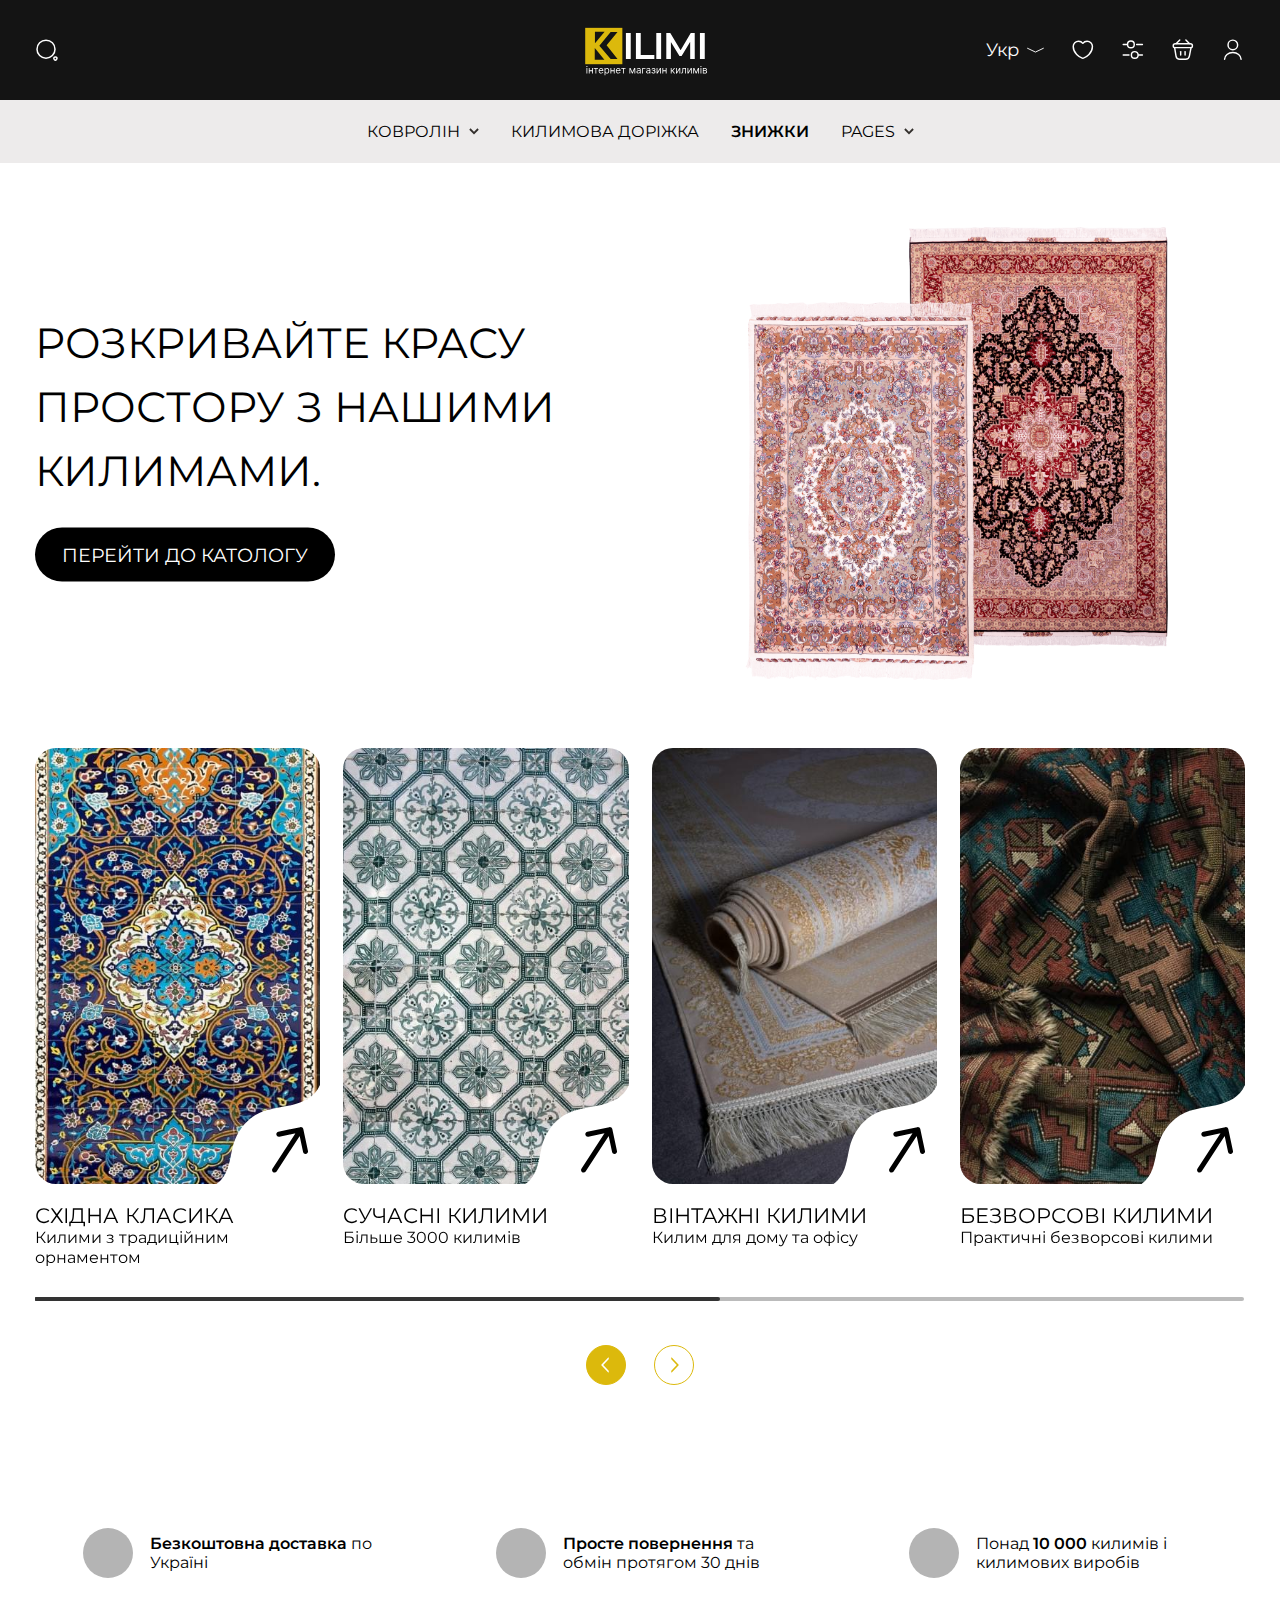
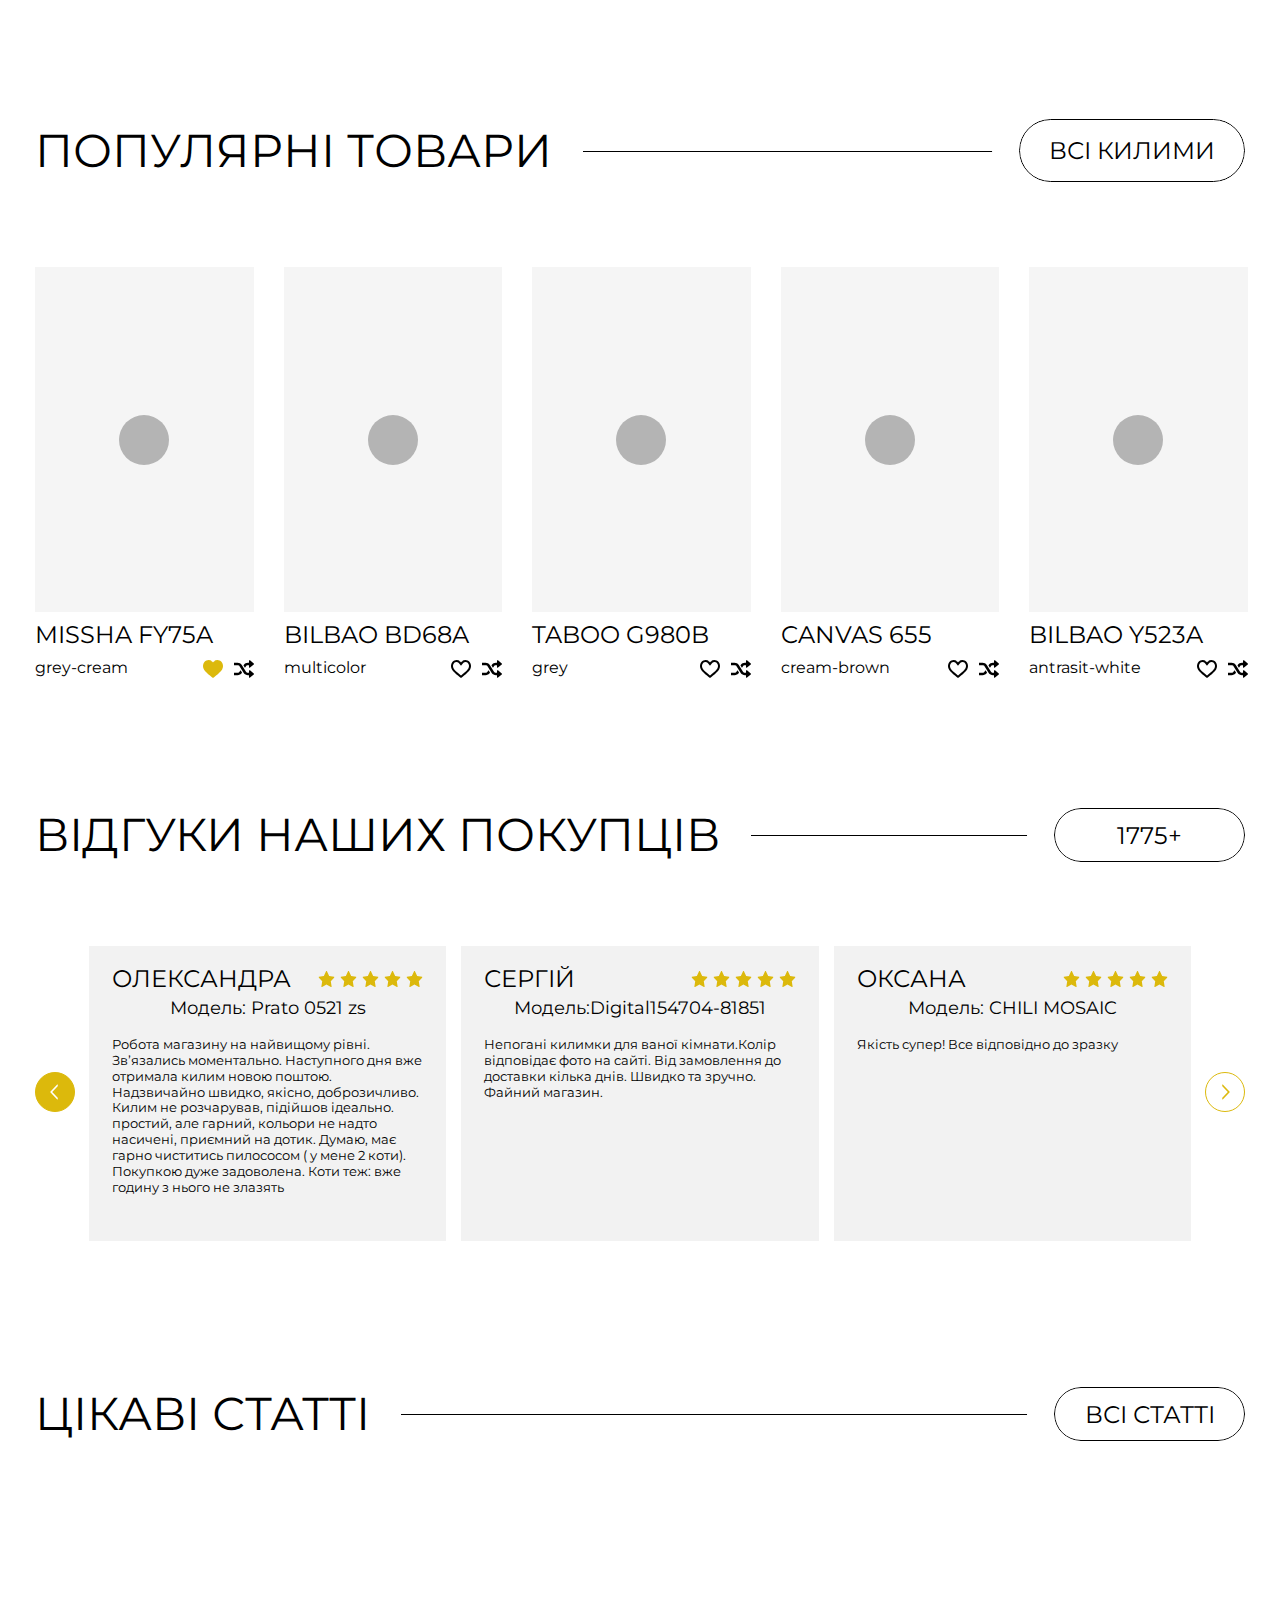
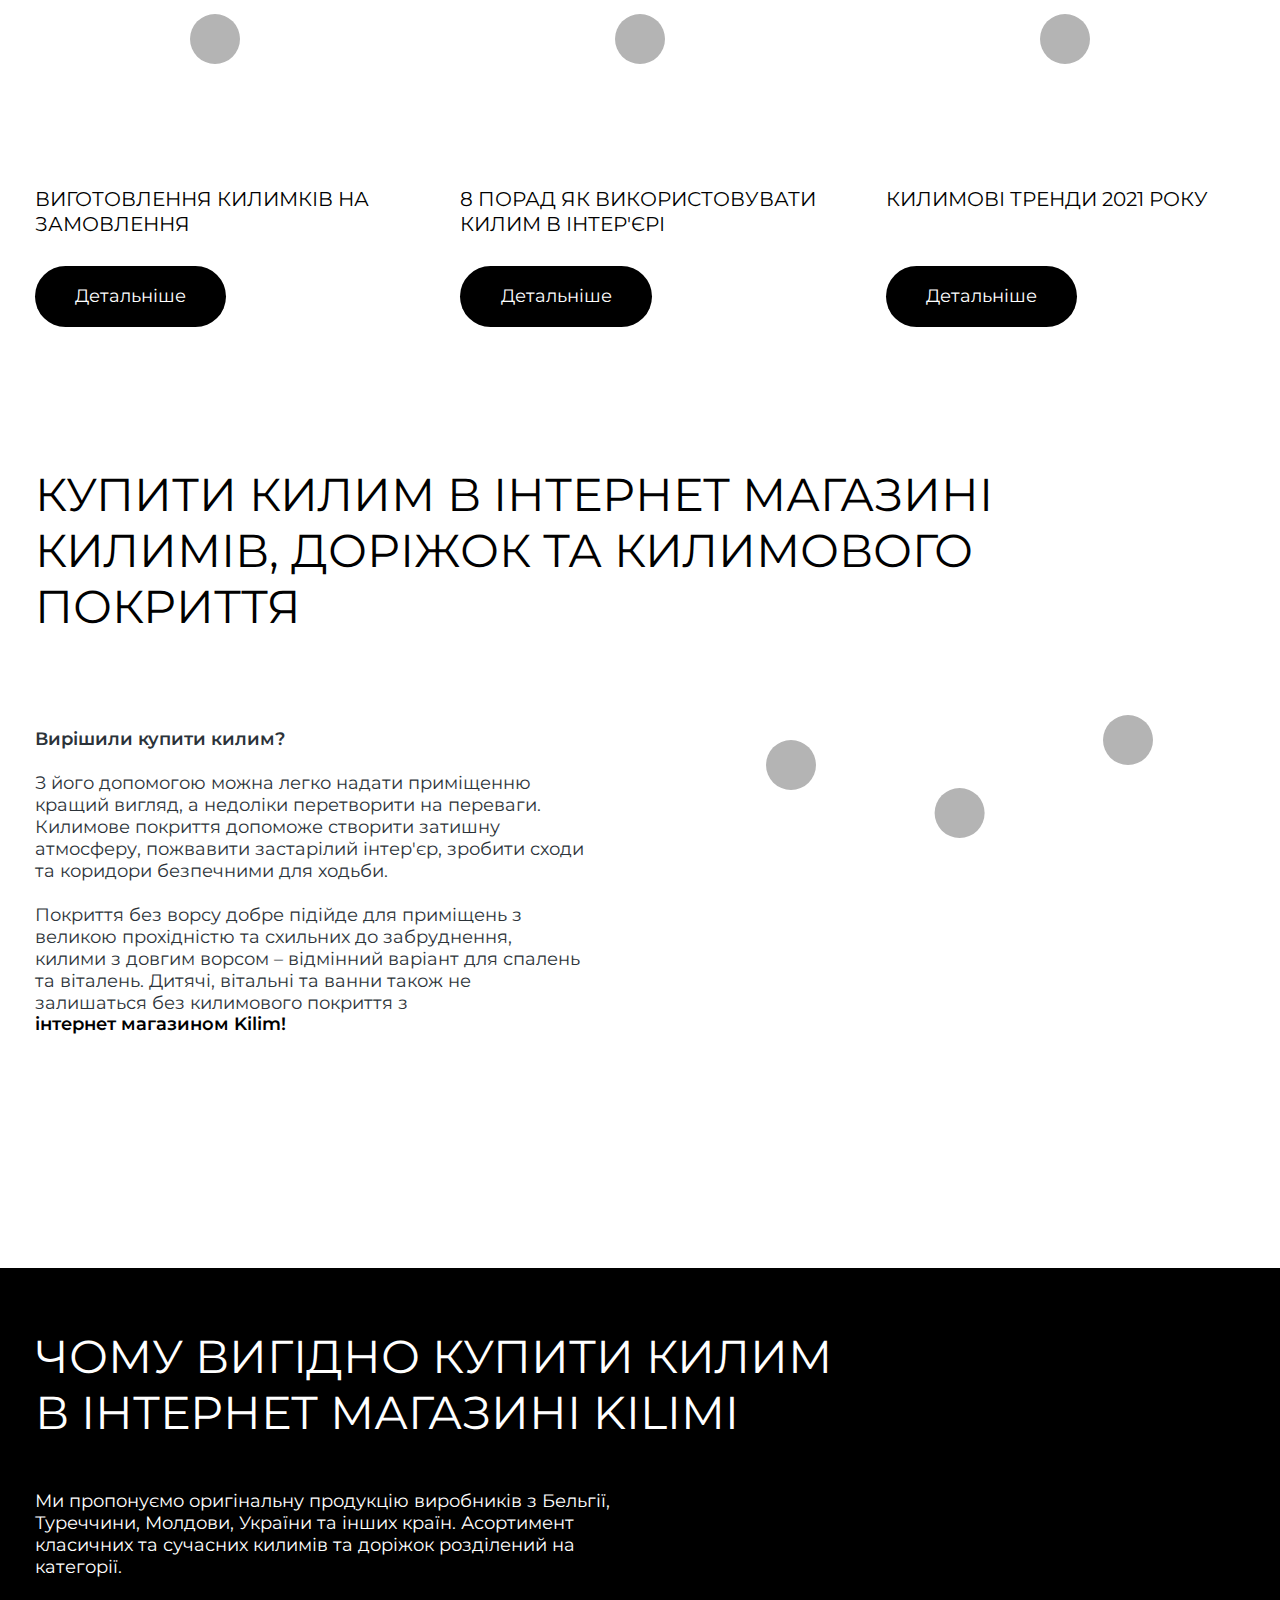
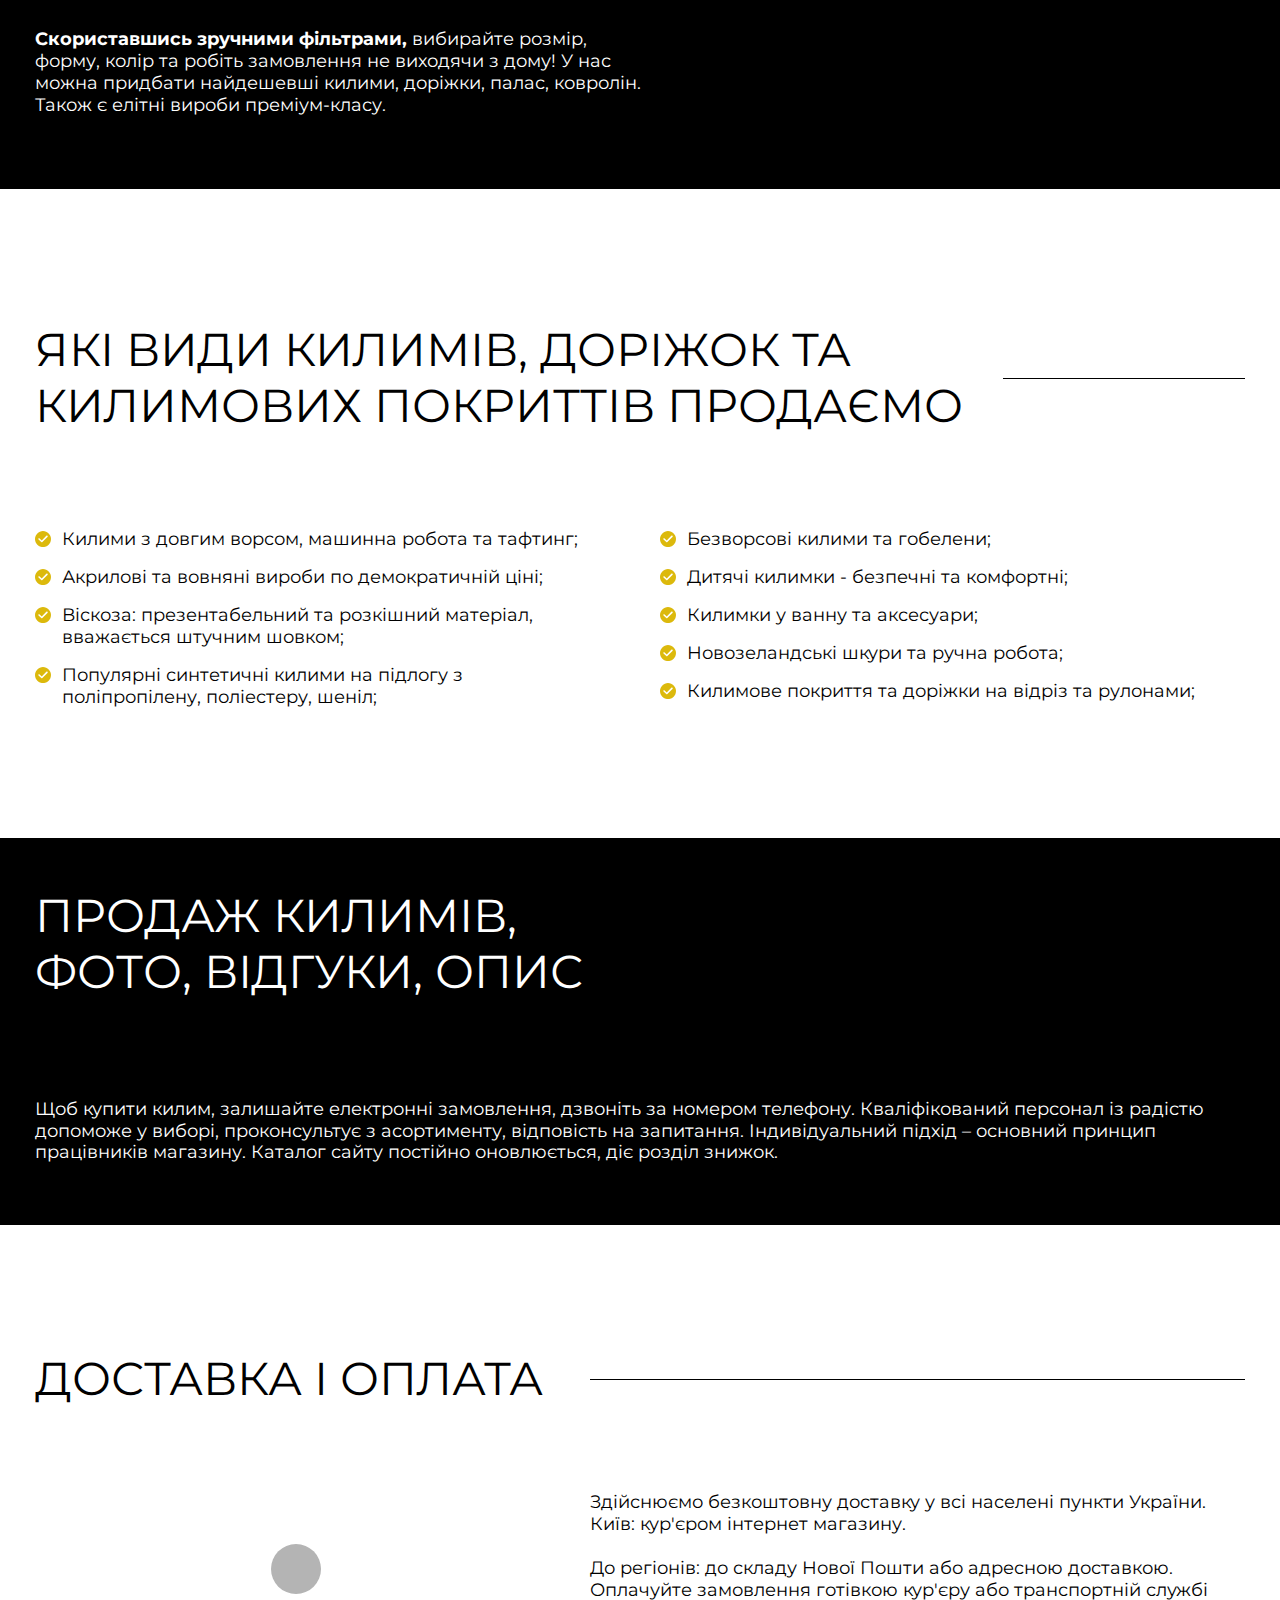
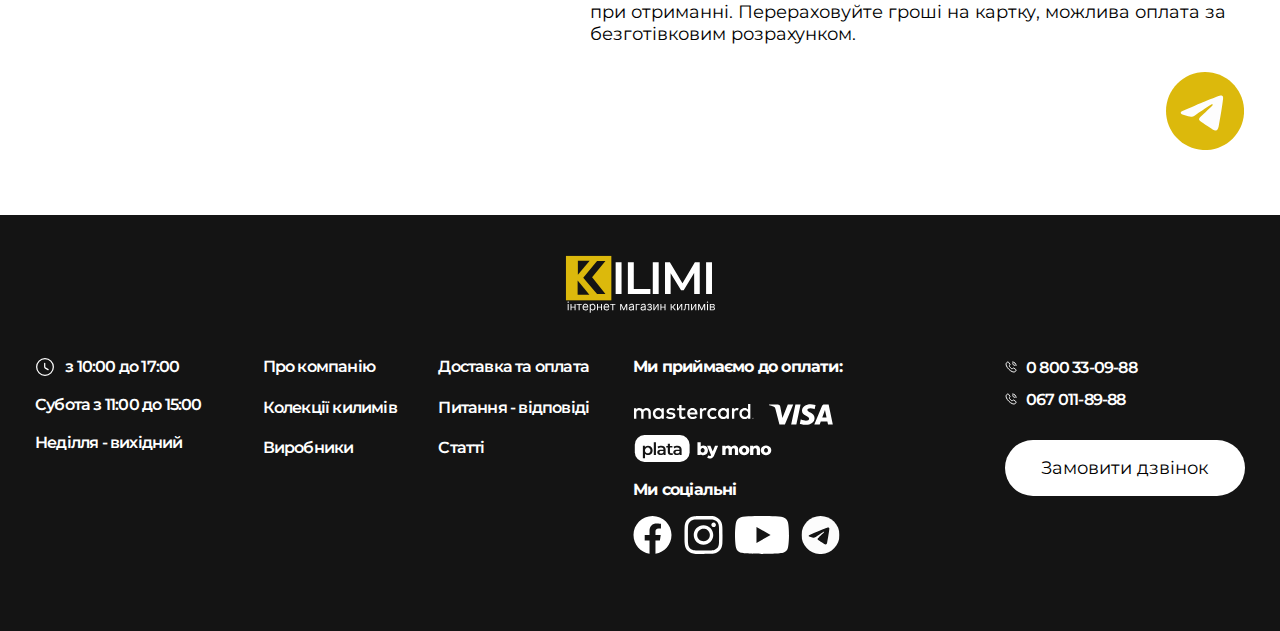
==== index.html @ f3f30637 "Add files via upload" ====
<!DOCTYPE html>
<html lang="uk">
<head>
   <meta charset="UTF-8">
   <meta http-equiv="X-UA-Compatible" content="IE=edge">
   <meta name="viewport" content="width=device-width, initial-scale=1.0">
   <link rel="stylesheet" href="css/style.min.css?_v=20240427015910">
   <link rel="stylesheet" href="files/swiper/swiper-bundle.min.css?_v=20240427015910">
   <!--<link rel="icon" type="image/svg+xml" href="favicon.svg">-->
   <title>KILIMI - інтернет магазин килимів</title>
</head>

<body>
   <div class="wrapper">
      <header class="header">
   <div class="header__wrapper lock-padding">
      <div class="header__top">
         <div class="n_container">
            <button id="show-search-form" class="header__button">
               <img src="images/svg/search-icon.svg" alt="">
            </button>
            <a href="index.html" class="header__blockLogo">
               <img src="images/svg/logo.svg" alt="KILIMI - інтернет магазин килимів">
            </a>
            <div class="header__blockUser">
               <div class="select">
                  <div class="select__header">
                     <span class="select__current">Укр</span>
                     <div class="select__icon">
                        <svg width="18" height="6" viewBox="0 0 18 6" fill="none" xmlns="http://www.w3.org/2000/svg">
                           <path d="M0.578125 1.19238L8.94769 5.19238L17.3173 1.19238" stroke="white" stroke-linecap="round"/>
                        </svg>
                     </div>
                  </div>
                  <div class="select__body">
                     <div class="select__item current-lang">Укр</div>
                     <div class="select__item">GB</div>
                     <div class="select__item">PL</div>
                  </div>
               </div>
               <a href="#">
                  <img src="images/svg/favorite-icon.svg" alt="">
               </a>
               <a href="#">
                  <img src="images/svg/option-icon.svg" alt="">
               </a>
               <a href="#">
                  <img src="images/svg/basket-icon.svg" alt="">
               </a>
               <a href="#">
                  <img src="images/svg/user-icon.svg" alt="">
               </a>
            </div>
            <form class="header__serchForm hidden" action="#">
               <div class="n_container">
                  <input type="text" placeholder="Що бажаете знайти?">
                  <button type="submit">
                     <img src="images/svg/search-icon-black.svg" alt="">
                  </button>
               </div>
            </form>
         </div>
      </div>
      <div id="header-container" class="n_container header-container">
         <div class="header__menu menu">
            <div class="menu__body">
               <nav class="menu-topmenu-container">
                  <ul class="menu__list">
                     <li class="menu-item menu-item-has-children big-submenu">
                        <a href="#">Ковролін</a>
                        <span class="menu__arrow">
                           <svg width="11" height="7" viewBox="0 0 11 7" fill="none" xmlns="http://www.w3.org/2000/svg">
                              <path d="M1.00195 0.749512L5.50195 5.24951L10.002 0.749512" stroke="#332F2C" stroke-width="2"/>
                           </svg>
                        </span>
                        <ul class="menu__sub-list">
                           <li class="menu-item title-menu-item">
                              <a href="#">Категорії</a>
                           </li>
                           <li class="menu-item">
                              <a href="#">АКРИЛОВІ КИЛИМИ</a>
                           </li>
                           <li class="menu-item">
                              <a href="#">ДИТЯЧІ КИЛИМИ</a>
                           </li>
                           <li class="menu-item">
                              <a href="#">ВИСОКОВОРСНІ КИЛИМИ</a>
                           </li>
                           <li class="menu-item">
                              <a href="#">СИНТЕТИЧНІ КИЛИМИ</a>
                           </li>
                           <li class="menu-item">
                              <a href="#">КИЛИМИ З ВІСКОЗИ</a>
                           </li>
                           <li class="menu-item">
                              <a href="#">КИЛИМИ З ВОВНИ</a>
                           </li>
                           <li class="menu-item">
                              <a href="#">КИЛИМИ ДЛЯ ВАННОЇ</a>
                           </li>
                           <li class="menu-item">
                              <a href="#">ШКІРИ</a>
                           </li>
                           <li class="menu-item">
                              <a href="#">КИЛИМИ РУЧНОЇ РОБОТИ</a>
                           </li>
                           <li class="menu-item">
                              <a href="#">БЕЗВОРСОВІ КИЛИМИ</a>
                           </li>
                           <li class="menu-item">
                              <a href="#">ГОБЕЛЕНИ</a>
                           </li>
                           <li class="menu-item">
                              <a href="#">АКСЕСУАРИ ДЛЯ КИЛИМІВ</a>
                           </li>
                           <li class="menu-item title-menu-item">
                              <a href="#">Стиль</a>
                           </li>
                           <li class="menu-item">
                              <a href="#">СХІДНА КЛАСИКА</a>
                           </li>
                           <li class="menu-item">
                              <a href="#">ЄВРОПЕЙСЬКА КЛАСИКА</a>
                           </li>
                           <li class="menu-item">
                              <a href="#">СУЧАСНІ</a>
                           </li>
                           <li class="menu-item">
                              <a href="#">ВІНТАЖНІ</a>
                           </li>
                           <li class="menu-item">
                              <a href="#">ЕТНІЧНІ</a>
                           </li>
                           <li class="menu-item">
                              <a href="#">ОДНОТОННІ</a>
                           </li>
                           <li class="menu-item title-menu-item">
                              <a href="#">форма</a>
                           </li>
                           <li class="menu-item">
                              <a href="#">ПРЯМОКУТНА</a>
                           </li>
                           <li class="menu-item">
                              <a href="#">ОВАЛЬНА</a>
                           </li>
                           <li class="menu-item">
                              <a href="#">КРУГЛА</a>
                           </li>
                           <li class="menu-item">
                              <a href="#">КВАДРАТНА</a>
                           </li>
                           <li class="menu-item title-menu-item">
                              <a href="#">Розмір</a>
                           </li>
                           <li class="menu-item">
                              <a href="#">0.80X1.50</a>
                           </li>
                           <li class="menu-item">
                              <a href="#">1.20X1.70</a>
                           </li>
                           <li class="menu-item">
                              <a href="#">1.40X2.00</a>
                           </li>
                           <li class="menu-item">
                              <a href="#">1.60X2.30</a>
                           </li>
                           <li class="menu-item">
                              <a href="#">2.00X3.00</a>
                           </li>
                           <li class="menu-item">
                              <a href="#">2.50X3.50</a>
                           </li>
                           <li class="menu-item">
                              <a href="#">3.00X4.00</a>
                           </li>
                           <li class="menu-item title-menu-item">
                              <a href="#">Виробник</a>
                           </li>
                           <li class="menu-item">
                              <a href="#">БЕЛЬГІЯ</a>
                           </li>
                           <li class="menu-item">
                              <a href="#">ТУРЕЧЧИНА</a>
                           </li>
                           <li class="menu-item">
                              <a href="#">ЄГИПЕТ</a>
                           </li>
                           <li class="menu-item">
                              <a href="#">МОЛДОВА</a>
                           </li>
                           <li class="menu-item">
                              <a href="#">УКРАЇНА</a>
                           </li>
                        </ul>
                     </li>
                     <li class="menu-item">
                        <a href="#">Килимова доріжка</a>
                     </li>
                     <li class="menu-item current-menu-item current_page_item">
                        <a href="#">знижки</a>
                     </li>
                     <li class="menu-item menu-item-has-children">
                        <a href="#">Pages</a>
                        <span class="menu__arrow">
                           <svg width="11" height="7" viewBox="0 0 11 7" fill="none" xmlns="http://www.w3.org/2000/svg">
                              <path d="M1.00195 0.749512L5.50195 5.24951L10.002 0.749512" stroke="#332F2C" stroke-width="2"/>
                           </svg>
                        </span>
                        <ul class="menu__sub-list">
                           <li class="menu-item">
                              <a href="#">Page 1</a>
                           </li>
                           <li class="menu-item">
                              <a href="#">Page 2</a>
                           </li>
                           <li class="menu-item">
                              <a href="#">Page 3</a>
                           </li>
                           <li class="menu-item">
                              <a href="#">Page 4</a>
                           </li>
                        </ul>
                     </li>
                  </ul>
               </nav>
            </div>
         </div>
         <div class="menu__icon">
            <span></span>
         </div>
      </div>
   </div>
</header>
      <main class="main">
         <section class="fs">
            <div class="n_container">
               <div class="fs__items">
                  <div class="fs__item">
                     <div class="fs__item-content">
                        <h1>Розкривайте красу простору з нашими килимами.</h1>
                        <a href="#" class="fs__button">Перейти до катологу</a>
                     </div>
                  </div>
                  <div class="fs__item">
                     <div class="fs__itemImages">
                        <div class="fs__wrapImage one wrap-lazy-load-image">
                           <img src="images/fs-carpeting-image-1.png" alt="">
                        </div>
                        <div class="fs__wrapImage two wrap-lazy-load-image">
                           <img src="images/fs-carpeting-image-2.png" alt="">
                        </div>
                     </div>
                  </div>
               </div>
            </div>
         </section>

         <section class="carpet-carousel">
            <div class="n_container">
               <div class="carpet-carousel__wrapSlider">
                  <div class="carpet-carousel__slider">
                     <div class="swiper-wrapper">

                        <div class="swiper-slide">
                           <div class="carpet-carousel__block">
                              <div class="carpet-carousel__blockImage">
                                 <img class="carpet-carousel__image" src="images/carpet-carousel-1.jpg" alt="">
                                 <a href="#">
                                    <svg width="37" height="46" viewBox="0 0 37 46" fill="none" xmlns="http://www.w3.org/2000/svg">
                                       <path d="M0.426707 41.7625C-0.325237 42.9205 0.00393137 44.4688 1.16192 45.2208C2.31992 45.9727 3.86823 45.6435 4.62017 44.4855L0.426707 41.7625ZM31.2949 2.06191C31.0078 0.711381 29.6802 -0.150682 28.3297 0.136438L6.32156 4.81533C4.97103 5.10245 4.10896 6.43003 4.39608 7.78056C4.6832 9.13109 6.01078 9.99315 7.36131 9.70603L26.9241 5.54701L31.0831 25.1098C31.3702 26.4603 32.6978 27.3224 34.0483 27.0353C35.3989 26.7481 36.2609 25.4206 35.9738 24.07L31.2949 2.06191ZM4.62017 44.4855L30.9463 3.9433L26.7528 1.22027L0.426707 41.7625L4.62017 44.4855Z" fill="black"/>
                                    </svg>
                                 </a>
                                 <img class="carpet-carousel__under-arrow" src="images/svg/corner-under-arrow.svg" alt="">
                              </div>
                              <h2>СХІДНА КЛАСИКА</h2>
                              <p>Килими з традиційним орнаментом</p>
                           </div>
                        </div>

                        <div class="swiper-slide">
                           <div class="carpet-carousel__block">
                              <div class="carpet-carousel__blockImage">
                                 <img class="carpet-carousel__image" src="images/carpet-carousel-2.jpg" alt="">
                                 <a href="#">
                                    <svg width="37" height="46" viewBox="0 0 37 46" fill="none" xmlns="http://www.w3.org/2000/svg">
                                       <path d="M0.426707 41.7625C-0.325237 42.9205 0.00393137 44.4688 1.16192 45.2208C2.31992 45.9727 3.86823 45.6435 4.62017 44.4855L0.426707 41.7625ZM31.2949 2.06191C31.0078 0.711381 29.6802 -0.150682 28.3297 0.136438L6.32156 4.81533C4.97103 5.10245 4.10896 6.43003 4.39608 7.78056C4.6832 9.13109 6.01078 9.99315 7.36131 9.70603L26.9241 5.54701L31.0831 25.1098C31.3702 26.4603 32.6978 27.3224 34.0483 27.0353C35.3989 26.7481 36.2609 25.4206 35.9738 24.07L31.2949 2.06191ZM4.62017 44.4855L30.9463 3.9433L26.7528 1.22027L0.426707 41.7625L4.62017 44.4855Z" fill="black"/>
                                    </svg>
                                 </a>
                                 <img class="carpet-carousel__under-arrow" src="images/svg/corner-under-arrow.svg" alt="">
                              </div>
                              <h2>CУЧАСНІ КИЛИМИ</h2>
                              <p>Більше 3000 килимів</p>
                           </div>
                        </div>

                        <div class="swiper-slide">
                           <div class="carpet-carousel__block">
                              <div class="carpet-carousel__blockImage">
                                 <img class="carpet-carousel__image" src="images/carpet-carousel-3.jpg" alt="">
                                 <a href="#">
                                    <svg width="37" height="46" viewBox="0 0 37 46" fill="none" xmlns="http://www.w3.org/2000/svg">
                                       <path d="M0.426707 41.7625C-0.325237 42.9205 0.00393137 44.4688 1.16192 45.2208C2.31992 45.9727 3.86823 45.6435 4.62017 44.4855L0.426707 41.7625ZM31.2949 2.06191C31.0078 0.711381 29.6802 -0.150682 28.3297 0.136438L6.32156 4.81533C4.97103 5.10245 4.10896 6.43003 4.39608 7.78056C4.6832 9.13109 6.01078 9.99315 7.36131 9.70603L26.9241 5.54701L31.0831 25.1098C31.3702 26.4603 32.6978 27.3224 34.0483 27.0353C35.3989 26.7481 36.2609 25.4206 35.9738 24.07L31.2949 2.06191ZM4.62017 44.4855L30.9463 3.9433L26.7528 1.22027L0.426707 41.7625L4.62017 44.4855Z" fill="black"/>
                                    </svg>
                                 </a>
                                 <img class="carpet-carousel__under-arrow" src="images/svg/corner-under-arrow.svg" alt="">
                              </div>
                              <h2>ВІНТАЖНІ КИЛИМИ</h2>
                              <p>Килим для дому та офісу</p>
                           </div>
                        </div>

                        <div class="swiper-slide">
                           <div class="carpet-carousel__block">
                              <div class="carpet-carousel__blockImage">
                                 <img class="carpet-carousel__image" src="images/carpet-carousel-4.jpg" alt="">
                                 <a href="#">
                                    <svg width="37" height="46" viewBox="0 0 37 46" fill="none" xmlns="http://www.w3.org/2000/svg">
                                       <path d="M0.426707 41.7625C-0.325237 42.9205 0.00393137 44.4688 1.16192 45.2208C2.31992 45.9727 3.86823 45.6435 4.62017 44.4855L0.426707 41.7625ZM31.2949 2.06191C31.0078 0.711381 29.6802 -0.150682 28.3297 0.136438L6.32156 4.81533C4.97103 5.10245 4.10896 6.43003 4.39608 7.78056C4.6832 9.13109 6.01078 9.99315 7.36131 9.70603L26.9241 5.54701L31.0831 25.1098C31.3702 26.4603 32.6978 27.3224 34.0483 27.0353C35.3989 26.7481 36.2609 25.4206 35.9738 24.07L31.2949 2.06191ZM4.62017 44.4855L30.9463 3.9433L26.7528 1.22027L0.426707 41.7625L4.62017 44.4855Z" fill="black"/>
                                    </svg>
                                 </a>
                                 <img class="carpet-carousel__under-arrow" src="images/svg/corner-under-arrow.svg" alt="">
                              </div>
                              <h2>БЕЗВОРСОВІ КИЛИМИ</h2>
                              <p>Практичні безворсові килими</p>
                           </div>
                        </div>

                        <div class="swiper-slide">
                           <div class="carpet-carousel__block">
                              <div class="carpet-carousel__blockImage">
                                 <img class="carpet-carousel__image" src="images/carpet-carousel-4.jpg" alt="">
                                 <a href="#">
                                    <svg width="37" height="46" viewBox="0 0 37 46" fill="none" xmlns="http://www.w3.org/2000/svg">
                                       <path d="M0.426707 41.7625C-0.325237 42.9205 0.00393137 44.4688 1.16192 45.2208C2.31992 45.9727 3.86823 45.6435 4.62017 44.4855L0.426707 41.7625ZM31.2949 2.06191C31.0078 0.711381 29.6802 -0.150682 28.3297 0.136438L6.32156 4.81533C4.97103 5.10245 4.10896 6.43003 4.39608 7.78056C4.6832 9.13109 6.01078 9.99315 7.36131 9.70603L26.9241 5.54701L31.0831 25.1098C31.3702 26.4603 32.6978 27.3224 34.0483 27.0353C35.3989 26.7481 36.2609 25.4206 35.9738 24.07L31.2949 2.06191ZM4.62017 44.4855L30.9463 3.9433L26.7528 1.22027L0.426707 41.7625L4.62017 44.4855Z" fill="black"/>
                                    </svg>
                                 </a>
                                 <img class="carpet-carousel__under-arrow" src="images/svg/corner-under-arrow.svg" alt="">
                              </div>
                              <h2>БЕЗВОРСОВІ КИЛИМИ</h2>
                              <p>Практичні безворсові килими</p>
                           </div>
                        </div>

                        <div class="swiper-slide">
                           <div class="carpet-carousel__block">
                              <div class="carpet-carousel__blockImage">
                                 <img class="carpet-carousel__image" src="images/carpet-carousel-4.jpg" alt="">
                                 <a href="#">
                                    <svg width="37" height="46" viewBox="0 0 37 46" fill="none" xmlns="http://www.w3.org/2000/svg">
                                       <path d="M0.426707 41.7625C-0.325237 42.9205 0.00393137 44.4688 1.16192 45.2208C2.31992 45.9727 3.86823 45.6435 4.62017 44.4855L0.426707 41.7625ZM31.2949 2.06191C31.0078 0.711381 29.6802 -0.150682 28.3297 0.136438L6.32156 4.81533C4.97103 5.10245 4.10896 6.43003 4.39608 7.78056C4.6832 9.13109 6.01078 9.99315 7.36131 9.70603L26.9241 5.54701L31.0831 25.1098C31.3702 26.4603 32.6978 27.3224 34.0483 27.0353C35.3989 26.7481 36.2609 25.4206 35.9738 24.07L31.2949 2.06191ZM4.62017 44.4855L30.9463 3.9433L26.7528 1.22027L0.426707 41.7625L4.62017 44.4855Z" fill="black"/>
                                    </svg>
                                 </a>
                                 <img class="carpet-carousel__under-arrow" src="images/svg/corner-under-arrow.svg" alt="">
                              </div>
                              <h2>БЕЗВОРСОВІ КИЛИМИ</h2>
                              <p>Практичні безворсові килими</p>
                           </div>
                        </div>

                        <div class="swiper-slide">
                           <div class="carpet-carousel__block">
                              <div class="carpet-carousel__blockImage">
                                 <img class="carpet-carousel__image" src="images/carpet-carousel-4.jpg" alt="">
                                 <a href="#">
                                    <svg width="37" height="46" viewBox="0 0 37 46" fill="none" xmlns="http://www.w3.org/2000/svg">
                                       <path d="M0.426707 41.7625C-0.325237 42.9205 0.00393137 44.4688 1.16192 45.2208C2.31992 45.9727 3.86823 45.6435 4.62017 44.4855L0.426707 41.7625ZM31.2949 2.06191C31.0078 0.711381 29.6802 -0.150682 28.3297 0.136438L6.32156 4.81533C4.97103 5.10245 4.10896 6.43003 4.39608 7.78056C4.6832 9.13109 6.01078 9.99315 7.36131 9.70603L26.9241 5.54701L31.0831 25.1098C31.3702 26.4603 32.6978 27.3224 34.0483 27.0353C35.3989 26.7481 36.2609 25.4206 35.9738 24.07L31.2949 2.06191ZM4.62017 44.4855L30.9463 3.9433L26.7528 1.22027L0.426707 41.7625L4.62017 44.4855Z" fill="black"/>
                                    </svg>
                                 </a>
                                 <img class="carpet-carousel__under-arrow" src="images/svg/corner-under-arrow.svg" alt="">
                              </div>
                              <h2>БЕЗВОРСОВІ КИЛИМИ</h2>
                              <p>Практичні безворсові килими</p>
                           </div>
                        </div>
                     
                     </div>
                  </div>
                  <div class="slider__navigation">
                     <div class="swiper-scrollbar"></div>
                     <div class="carpet-carousel__btn-prev swiper-btn swiper-button-prev">
                        <svg width="9" height="17" viewBox="0 0 9 17" fill="none" xmlns="http://www.w3.org/2000/svg">
                           <path d="M8.40625 8.25L1.07812 0.59375C1.02604 0.541667 0.966146 0.507812 0.898438 0.492188C0.830729 0.476562 0.765625 0.484375 0.703125 0.515625C0.640625 0.536458 0.591146 0.575521 0.554688 0.632812C0.518229 0.690104 0.5 0.75 0.5 0.8125V2.15625C0.5 2.19792 0.507812 2.23698 0.523438 2.27344C0.539062 2.3099 0.5625 2.34375 0.59375 2.375L6.375 8.48438L0.59375 14.5938C0.5625 14.625 0.539062 14.6589 0.523438 14.6953C0.507812 14.7318 0.5 14.7708 0.5 14.8125V16.1562C0.5 16.2188 0.518229 16.2786 0.554688 16.3359C0.591146 16.3932 0.640625 16.4323 0.703125 16.4531C0.723958 16.4635 0.744792 16.4714 0.765625 16.4766C0.786458 16.4818 0.807292 16.4844 0.828125 16.4844C0.880208 16.4844 0.927083 16.4766 0.96875 16.4609C1.01042 16.4453 1.04688 16.4167 1.07812 16.375L8.40625 8.71875C8.46875 8.65625 8.5 8.57812 8.5 8.48438C8.5 8.39062 8.46875 8.3125 8.40625 8.25Z" fill="#DCB90C"/>
                        </svg>
                     </div>
                     <div class="carpet-carousel__btn-next swiper-btn swiper-button-next">
                        <svg width="9" height="17" viewBox="0 0 9 17" fill="none" xmlns="http://www.w3.org/2000/svg">
                           <path d="M8.40625 8.25L1.07812 0.59375C1.02604 0.541667 0.966146 0.507812 0.898438 0.492188C0.830729 0.476562 0.765625 0.484375 0.703125 0.515625C0.640625 0.536458 0.591146 0.575521 0.554688 0.632812C0.518229 0.690104 0.5 0.75 0.5 0.8125V2.15625C0.5 2.19792 0.507812 2.23698 0.523438 2.27344C0.539062 2.3099 0.5625 2.34375 0.59375 2.375L6.375 8.48438L0.59375 14.5938C0.5625 14.625 0.539062 14.6589 0.523438 14.6953C0.507812 14.7318 0.5 14.7708 0.5 14.8125V16.1562C0.5 16.2188 0.518229 16.2786 0.554688 16.3359C0.591146 16.3932 0.640625 16.4323 0.703125 16.4531C0.723958 16.4635 0.744792 16.4714 0.765625 16.4766C0.786458 16.4818 0.807292 16.4844 0.828125 16.4844C0.880208 16.4844 0.927083 16.4766 0.96875 16.4609C1.01042 16.4453 1.04688 16.4167 1.07812 16.375L8.40625 8.71875C8.46875 8.65625 8.5 8.57812 8.5 8.48438C8.5 8.39062 8.46875 8.3125 8.40625 8.25Z" fill="#DCB90C"/>
                        </svg>
                     </div>
                  </div>
               </div>
            </div>
         </section>

         <div class="info-columns">
            <div class="n_container">
               <div class="info-columns__items">
                  <div class="info-columns__item">
                     <div class="info-columns__content">
                        <div class="info-columns__blockIcon wrap-lazy-load-image">
                           <img src="images/svg/info-columns-icon-1.svg" alt="">
                        </div>
                        <p><strong>Безкоштовна доставка</strong> по Україні</p>
                     </div>
                  </div>
                  <div class="info-columns__item">
                     <div class="info-columns__content">
                        <div class="info-columns__blockIcon wrap-lazy-load-image">
                           <img src="images/svg/info-columns-icon-2.svg" alt="">
                        </div>
                        <p><strong>Просте повернення</strong> та обмін протягом 30 днів</p>
                     </div>
                  </div>
                  <div class="info-columns__item">
                     <div class="info-columns__content">
                        <div class="info-columns__blockIcon wrap-lazy-load-image">
                           <img src="images/svg/info-columns-icon-3.svg" alt="">
                        </div>
                        <p>Понад <strong>10 000</strong> килимів і килимових виробів</p>
                     </div>
                  </div>
               </div>
            </div>
         </div>

         <section class="popular-goods">
            <div class="n_container">
               <div class="section__wrapTitle">
                  <h2 class="n_sec-title">ПОПУЛЯРНІ ТОВАРИ</h2>
                  <a href="#" class="section__wrapTitleRightElement link big">Всі килими</a>
               </div>
               <div class="popular-goods__items">
                  <div class="popular-goods__item">
                     <div class="popular-goods__block">
                        <div class="popular-goods__blockImage wrap-lazy-load-image">
                           <img src="images/popular-goods-image-1.png" alt="">
                        </div>
                        <div class="popular-goods__blockInfo">
                           <h3>Missha fy75a</h3>
                           <div class="popular-goods__blockBottom">
                              <p>grey-cream</p>
                              <div class="popular-goods__blockIcons">
                                 <a href="#" class="in-favorites">
                                    <svg width="20" height="21" viewBox="0 0 20 21" fill="none" xmlns="http://www.w3.org/2000/svg">
                                       <path d="M3.79653 3.44469C3.23688 3.68756 2.74603 4.03452 2.3185 4.49292C1.90154 4.95384 1.57753 5.48927 1.3475 6.10816C1.11736 6.72737 1 7.38693 1 8.09375C1 8.80816 1.13667 9.49979 1.41359 10.1755C1.69226 10.8554 2.13311 11.5689 2.75838 12.3144L2.75842 12.3144L2.76491 12.3223C3.04403 12.6621 3.35598 13.0112 3.70161 13.3694C4.05397 13.7216 4.43267 14.0845 4.83796 14.4581C5.24562 14.8339 5.67984 15.2203 6.1408 15.6172C6.60721 16.0189 7.09329 16.4337 7.59907 16.8616C7.94064 17.1506 8.30466 17.4622 8.69106 17.7962C9.06805 18.1221 9.45435 18.4573 9.84996 18.8018C9.89066 18.8314 9.92764 18.8511 9.96124 18.8645C9.97077 18.8683 9.98122 18.8711 10 18.8711C10.0188 18.8711 10.0292 18.8683 10.0388 18.8645C10.0724 18.8511 10.1093 18.8314 10.15 18.8018C10.5457 18.4573 10.9319 18.1221 11.3089 17.7962C11.6953 17.4622 12.0594 17.1506 12.4009 16.8616C12.9067 16.4337 13.3928 16.0189 13.8592 15.6172C14.3202 15.2203 14.7544 14.8339 15.162 14.4581C15.5673 14.0845 15.946 13.7216 16.2984 13.3695C16.644 13.0112 16.956 12.6621 17.2351 12.3223L17.235 12.3223L17.2416 12.3144C17.8669 11.5689 18.3077 10.8554 18.5864 10.1755C18.8633 9.49979 19 8.80816 19 8.09375C19 7.38693 18.8826 6.72737 18.6525 6.10816C18.4225 5.48927 18.0985 4.95384 17.6815 4.49292C17.254 4.03452 16.7631 3.68756 16.2035 3.44469C15.6417 3.20091 15.0483 3.07812 14.4141 3.07812C13.9493 3.07812 13.5098 3.1517 13.0904 3.29669C12.6732 3.44091 12.2713 3.65962 11.8835 3.96123L11.8694 3.97214L11.855 3.98255C11.6759 4.11194 11.4984 4.26791 11.3233 4.45359C11.1356 4.65267 10.963 4.85936 10.8051 5.07367L10 6.16624L9.19495 5.07367C9.03703 4.85936 8.86441 4.65267 8.67671 4.45359C8.50163 4.26791 8.32412 4.11194 8.14498 3.98255L8.13056 3.97214L8.11653 3.96123C7.72874 3.65962 7.32684 3.44091 6.90962 3.29669C6.49019 3.1517 6.05068 3.07812 5.58594 3.07812C4.95169 3.07812 4.35829 3.20091 3.79653 3.44469Z" stroke="black" stroke-width="2"/>
                                    </svg>
                                 </a>
                                 <a href="#">
                                    <svg width="20" height="21" viewBox="0 0 20 21" fill="none" xmlns="http://www.w3.org/2000/svg">
                                       <path d="M19.7656 15.4961L16.0156 12.3711C15.9245 12.293 15.8203 12.2474 15.7031 12.2344C15.5859 12.2214 15.4688 12.2409 15.3516 12.293C15.2474 12.3451 15.1628 12.4232 15.0977 12.5273C15.0326 12.6315 15 12.7422 15 12.8594V14.7344H13.9453C13.5156 14.7344 13.1152 14.6302 12.7441 14.4219C12.373 14.2135 12.0703 13.9271 11.8359 13.5625L7.79297 7.07812C7.32422 6.34896 6.71549 5.77604 5.9668 5.35938C5.2181 4.94271 4.41406 4.73438 3.55469 4.73438H0V7.23438H3.55469C3.98438 7.23438 4.38477 7.33854 4.75586 7.54688C5.12695 7.75521 5.42969 8.04167 5.66406 8.40625L9.70703 14.8906C10.1758 15.6198 10.7845 16.1927 11.5332 16.6094C12.2819 17.026 13.0859 17.2344 13.9453 17.2344H15V19.1094C15 19.2266 15.0326 19.3372 15.0977 19.4414C15.1628 19.5456 15.2474 19.6237 15.3516 19.6758C15.4036 19.6888 15.4525 19.7018 15.498 19.7148C15.5436 19.7279 15.5859 19.7344 15.625 19.7344C15.7031 19.7344 15.7747 19.7214 15.8398 19.6953C15.9049 19.6693 15.9635 19.6367 16.0156 19.5977L19.7656 16.4727C19.8438 16.4076 19.9023 16.3327 19.9414 16.248C19.9805 16.1634 20 16.0755 20 15.9844C20 15.8932 19.9805 15.8053 19.9414 15.7207C19.9023 15.6361 19.8438 15.5612 19.7656 15.4961ZM19.7656 5.49609L16.0156 2.37109C15.9245 2.29297 15.8203 2.2474 15.7031 2.23438C15.5859 2.22135 15.4688 2.24088 15.3516 2.29297C15.2474 2.34505 15.1628 2.42318 15.0977 2.52734C15.0326 2.63151 15 2.74219 15 2.85938V4.73438H13.9453C13.0859 4.73438 12.2819 4.94271 11.5332 5.35938C10.7845 5.77604 10.1758 6.34896 9.70703 7.07812L9.49219 7.44922L10.957 9.8125L11.8359 8.40625C12.0703 8.04167 12.373 7.75521 12.7441 7.54688C13.1152 7.33854 13.5156 7.23438 13.9453 7.23438H15V9.10938C15 9.22656 15.0326 9.33724 15.0977 9.44141C15.1628 9.54557 15.2474 9.6237 15.3516 9.67578C15.4036 9.6888 15.4525 9.70182 15.498 9.71484C15.5436 9.72786 15.5859 9.73438 15.625 9.73438C15.7031 9.73438 15.7747 9.72135 15.8398 9.69531C15.9049 9.66927 15.9635 9.63672 16.0156 9.59766L19.7656 6.47266C19.8438 6.40755 19.9023 6.33268 19.9414 6.24805C19.9805 6.16341 20 6.07552 20 5.98438C20 5.89323 19.9805 5.80534 19.9414 5.7207C19.9023 5.63607 19.8438 5.5612 19.7656 5.49609ZM6.54297 12.1562L5.66406 13.5625C5.44271 13.9271 5.14323 14.2135 4.76562 14.4219C4.38802 14.6302 3.98438 14.7344 3.55469 14.7344H0V17.2344H3.55469C4.41406 17.2344 5.2181 17.026 5.9668 16.6094C6.71549 16.1927 7.32422 15.6198 7.79297 14.8906L8.00781 14.5195L6.54297 12.1562Z" fill="black"/>
                                    </svg>
                                 </a>
                              </div>
                           </div>
                        </div>
                     </div>
                  </div>
                  <div class="popular-goods__item">
                     <div class="popular-goods__block">
                        <div class="popular-goods__blockImage wrap-lazy-load-image">
                           <img src="images/popular-goods-image-2.png" alt="">
                        </div>
                        <div class="popular-goods__blockInfo">
                           <h3>Bilbao BD68A</h3>
                           <div class="popular-goods__blockBottom">
                              <p>multicolor</p>
                              <div class="popular-goods__blockIcons">
                                 <a href="#">
                                    <svg width="20" height="21" viewBox="0 0 20 21" fill="none" xmlns="http://www.w3.org/2000/svg">
                                       <path d="M3.79653 3.44469C3.23688 3.68756 2.74603 4.03452 2.3185 4.49292C1.90154 4.95384 1.57753 5.48927 1.3475 6.10816C1.11736 6.72737 1 7.38693 1 8.09375C1 8.80816 1.13667 9.49979 1.41359 10.1755C1.69226 10.8554 2.13311 11.5689 2.75838 12.3144L2.75842 12.3144L2.76491 12.3223C3.04403 12.6621 3.35598 13.0112 3.70161 13.3694C4.05397 13.7216 4.43267 14.0845 4.83796 14.4581C5.24562 14.8339 5.67984 15.2203 6.1408 15.6172C6.60721 16.0189 7.09329 16.4337 7.59907 16.8616C7.94064 17.1506 8.30466 17.4622 8.69106 17.7962C9.06805 18.1221 9.45435 18.4573 9.84996 18.8018C9.89066 18.8314 9.92764 18.8511 9.96124 18.8645C9.97077 18.8683 9.98122 18.8711 10 18.8711C10.0188 18.8711 10.0292 18.8683 10.0388 18.8645C10.0724 18.8511 10.1093 18.8314 10.15 18.8018C10.5457 18.4573 10.9319 18.1221 11.3089 17.7962C11.6953 17.4622 12.0594 17.1506 12.4009 16.8616C12.9067 16.4337 13.3928 16.0189 13.8592 15.6172C14.3202 15.2203 14.7544 14.8339 15.162 14.4581C15.5673 14.0845 15.946 13.7216 16.2984 13.3695C16.644 13.0112 16.956 12.6621 17.2351 12.3223L17.235 12.3223L17.2416 12.3144C17.8669 11.5689 18.3077 10.8554 18.5864 10.1755C18.8633 9.49979 19 8.80816 19 8.09375C19 7.38693 18.8826 6.72737 18.6525 6.10816C18.4225 5.48927 18.0985 4.95384 17.6815 4.49292C17.254 4.03452 16.7631 3.68756 16.2035 3.44469C15.6417 3.20091 15.0483 3.07812 14.4141 3.07812C13.9493 3.07812 13.5098 3.1517 13.0904 3.29669C12.6732 3.44091 12.2713 3.65962 11.8835 3.96123L11.8694 3.97214L11.855 3.98255C11.6759 4.11194 11.4984 4.26791 11.3233 4.45359C11.1356 4.65267 10.963 4.85936 10.8051 5.07367L10 6.16624L9.19495 5.07367C9.03703 4.85936 8.86441 4.65267 8.67671 4.45359C8.50163 4.26791 8.32412 4.11194 8.14498 3.98255L8.13056 3.97214L8.11653 3.96123C7.72874 3.65962 7.32684 3.44091 6.90962 3.29669C6.49019 3.1517 6.05068 3.07812 5.58594 3.07812C4.95169 3.07812 4.35829 3.20091 3.79653 3.44469Z" stroke="black" stroke-width="2"/>
                                    </svg>
                                 </a>
                                 <a href="#">
                                    <svg width="20" height="21" viewBox="0 0 20 21" fill="none" xmlns="http://www.w3.org/2000/svg">
                                       <path d="M19.7656 15.4961L16.0156 12.3711C15.9245 12.293 15.8203 12.2474 15.7031 12.2344C15.5859 12.2214 15.4688 12.2409 15.3516 12.293C15.2474 12.3451 15.1628 12.4232 15.0977 12.5273C15.0326 12.6315 15 12.7422 15 12.8594V14.7344H13.9453C13.5156 14.7344 13.1152 14.6302 12.7441 14.4219C12.373 14.2135 12.0703 13.9271 11.8359 13.5625L7.79297 7.07812C7.32422 6.34896 6.71549 5.77604 5.9668 5.35938C5.2181 4.94271 4.41406 4.73438 3.55469 4.73438H0V7.23438H3.55469C3.98438 7.23438 4.38477 7.33854 4.75586 7.54688C5.12695 7.75521 5.42969 8.04167 5.66406 8.40625L9.70703 14.8906C10.1758 15.6198 10.7845 16.1927 11.5332 16.6094C12.2819 17.026 13.0859 17.2344 13.9453 17.2344H15V19.1094C15 19.2266 15.0326 19.3372 15.0977 19.4414C15.1628 19.5456 15.2474 19.6237 15.3516 19.6758C15.4036 19.6888 15.4525 19.7018 15.498 19.7148C15.5436 19.7279 15.5859 19.7344 15.625 19.7344C15.7031 19.7344 15.7747 19.7214 15.8398 19.6953C15.9049 19.6693 15.9635 19.6367 16.0156 19.5977L19.7656 16.4727C19.8438 16.4076 19.9023 16.3327 19.9414 16.248C19.9805 16.1634 20 16.0755 20 15.9844C20 15.8932 19.9805 15.8053 19.9414 15.7207C19.9023 15.6361 19.8438 15.5612 19.7656 15.4961ZM19.7656 5.49609L16.0156 2.37109C15.9245 2.29297 15.8203 2.2474 15.7031 2.23438C15.5859 2.22135 15.4688 2.24088 15.3516 2.29297C15.2474 2.34505 15.1628 2.42318 15.0977 2.52734C15.0326 2.63151 15 2.74219 15 2.85938V4.73438H13.9453C13.0859 4.73438 12.2819 4.94271 11.5332 5.35938C10.7845 5.77604 10.1758 6.34896 9.70703 7.07812L9.49219 7.44922L10.957 9.8125L11.8359 8.40625C12.0703 8.04167 12.373 7.75521 12.7441 7.54688C13.1152 7.33854 13.5156 7.23438 13.9453 7.23438H15V9.10938C15 9.22656 15.0326 9.33724 15.0977 9.44141C15.1628 9.54557 15.2474 9.6237 15.3516 9.67578C15.4036 9.6888 15.4525 9.70182 15.498 9.71484C15.5436 9.72786 15.5859 9.73438 15.625 9.73438C15.7031 9.73438 15.7747 9.72135 15.8398 9.69531C15.9049 9.66927 15.9635 9.63672 16.0156 9.59766L19.7656 6.47266C19.8438 6.40755 19.9023 6.33268 19.9414 6.24805C19.9805 6.16341 20 6.07552 20 5.98438C20 5.89323 19.9805 5.80534 19.9414 5.7207C19.9023 5.63607 19.8438 5.5612 19.7656 5.49609ZM6.54297 12.1562L5.66406 13.5625C5.44271 13.9271 5.14323 14.2135 4.76562 14.4219C4.38802 14.6302 3.98438 14.7344 3.55469 14.7344H0V17.2344H3.55469C4.41406 17.2344 5.2181 17.026 5.9668 16.6094C6.71549 16.1927 7.32422 15.6198 7.79297 14.8906L8.00781 14.5195L6.54297 12.1562Z" fill="black"/>
                                    </svg>
                                 </a>
                              </div>
                           </div>
                        </div>
                     </div>
                  </div>
                  <div class="popular-goods__item">
                     <div class="popular-goods__block">
                        <div class="popular-goods__blockImage wrap-lazy-load-image">
                           <img src="images/popular-goods-image-3.png" alt="">
                        </div>
                        <div class="popular-goods__blockInfo">
                           <h3>Taboo g980b</h3>
                           <div class="popular-goods__blockBottom">
                              <p>grey</p>
                              <div class="popular-goods__blockIcons">
                                 <a href="#">
                                    <svg width="20" height="21" viewBox="0 0 20 21" fill="none" xmlns="http://www.w3.org/2000/svg">
                                       <path d="M3.79653 3.44469C3.23688 3.68756 2.74603 4.03452 2.3185 4.49292C1.90154 4.95384 1.57753 5.48927 1.3475 6.10816C1.11736 6.72737 1 7.38693 1 8.09375C1 8.80816 1.13667 9.49979 1.41359 10.1755C1.69226 10.8554 2.13311 11.5689 2.75838 12.3144L2.75842 12.3144L2.76491 12.3223C3.04403 12.6621 3.35598 13.0112 3.70161 13.3694C4.05397 13.7216 4.43267 14.0845 4.83796 14.4581C5.24562 14.8339 5.67984 15.2203 6.1408 15.6172C6.60721 16.0189 7.09329 16.4337 7.59907 16.8616C7.94064 17.1506 8.30466 17.4622 8.69106 17.7962C9.06805 18.1221 9.45435 18.4573 9.84996 18.8018C9.89066 18.8314 9.92764 18.8511 9.96124 18.8645C9.97077 18.8683 9.98122 18.8711 10 18.8711C10.0188 18.8711 10.0292 18.8683 10.0388 18.8645C10.0724 18.8511 10.1093 18.8314 10.15 18.8018C10.5457 18.4573 10.9319 18.1221 11.3089 17.7962C11.6953 17.4622 12.0594 17.1506 12.4009 16.8616C12.9067 16.4337 13.3928 16.0189 13.8592 15.6172C14.3202 15.2203 14.7544 14.8339 15.162 14.4581C15.5673 14.0845 15.946 13.7216 16.2984 13.3695C16.644 13.0112 16.956 12.6621 17.2351 12.3223L17.235 12.3223L17.2416 12.3144C17.8669 11.5689 18.3077 10.8554 18.5864 10.1755C18.8633 9.49979 19 8.80816 19 8.09375C19 7.38693 18.8826 6.72737 18.6525 6.10816C18.4225 5.48927 18.0985 4.95384 17.6815 4.49292C17.254 4.03452 16.7631 3.68756 16.2035 3.44469C15.6417 3.20091 15.0483 3.07812 14.4141 3.07812C13.9493 3.07812 13.5098 3.1517 13.0904 3.29669C12.6732 3.44091 12.2713 3.65962 11.8835 3.96123L11.8694 3.97214L11.855 3.98255C11.6759 4.11194 11.4984 4.26791 11.3233 4.45359C11.1356 4.65267 10.963 4.85936 10.8051 5.07367L10 6.16624L9.19495 5.07367C9.03703 4.85936 8.86441 4.65267 8.67671 4.45359C8.50163 4.26791 8.32412 4.11194 8.14498 3.98255L8.13056 3.97214L8.11653 3.96123C7.72874 3.65962 7.32684 3.44091 6.90962 3.29669C6.49019 3.1517 6.05068 3.07812 5.58594 3.07812C4.95169 3.07812 4.35829 3.20091 3.79653 3.44469Z" stroke="black" stroke-width="2"/>
                                    </svg>
                                 </a>
                                 <a href="#">
                                    <svg width="20" height="21" viewBox="0 0 20 21" fill="none" xmlns="http://www.w3.org/2000/svg">
                                       <path d="M19.7656 15.4961L16.0156 12.3711C15.9245 12.293 15.8203 12.2474 15.7031 12.2344C15.5859 12.2214 15.4688 12.2409 15.3516 12.293C15.2474 12.3451 15.1628 12.4232 15.0977 12.5273C15.0326 12.6315 15 12.7422 15 12.8594V14.7344H13.9453C13.5156 14.7344 13.1152 14.6302 12.7441 14.4219C12.373 14.2135 12.0703 13.9271 11.8359 13.5625L7.79297 7.07812C7.32422 6.34896 6.71549 5.77604 5.9668 5.35938C5.2181 4.94271 4.41406 4.73438 3.55469 4.73438H0V7.23438H3.55469C3.98438 7.23438 4.38477 7.33854 4.75586 7.54688C5.12695 7.75521 5.42969 8.04167 5.66406 8.40625L9.70703 14.8906C10.1758 15.6198 10.7845 16.1927 11.5332 16.6094C12.2819 17.026 13.0859 17.2344 13.9453 17.2344H15V19.1094C15 19.2266 15.0326 19.3372 15.0977 19.4414C15.1628 19.5456 15.2474 19.6237 15.3516 19.6758C15.4036 19.6888 15.4525 19.7018 15.498 19.7148C15.5436 19.7279 15.5859 19.7344 15.625 19.7344C15.7031 19.7344 15.7747 19.7214 15.8398 19.6953C15.9049 19.6693 15.9635 19.6367 16.0156 19.5977L19.7656 16.4727C19.8438 16.4076 19.9023 16.3327 19.9414 16.248C19.9805 16.1634 20 16.0755 20 15.9844C20 15.8932 19.9805 15.8053 19.9414 15.7207C19.9023 15.6361 19.8438 15.5612 19.7656 15.4961ZM19.7656 5.49609L16.0156 2.37109C15.9245 2.29297 15.8203 2.2474 15.7031 2.23438C15.5859 2.22135 15.4688 2.24088 15.3516 2.29297C15.2474 2.34505 15.1628 2.42318 15.0977 2.52734C15.0326 2.63151 15 2.74219 15 2.85938V4.73438H13.9453C13.0859 4.73438 12.2819 4.94271 11.5332 5.35938C10.7845 5.77604 10.1758 6.34896 9.70703 7.07812L9.49219 7.44922L10.957 9.8125L11.8359 8.40625C12.0703 8.04167 12.373 7.75521 12.7441 7.54688C13.1152 7.33854 13.5156 7.23438 13.9453 7.23438H15V9.10938C15 9.22656 15.0326 9.33724 15.0977 9.44141C15.1628 9.54557 15.2474 9.6237 15.3516 9.67578C15.4036 9.6888 15.4525 9.70182 15.498 9.71484C15.5436 9.72786 15.5859 9.73438 15.625 9.73438C15.7031 9.73438 15.7747 9.72135 15.8398 9.69531C15.9049 9.66927 15.9635 9.63672 16.0156 9.59766L19.7656 6.47266C19.8438 6.40755 19.9023 6.33268 19.9414 6.24805C19.9805 6.16341 20 6.07552 20 5.98438C20 5.89323 19.9805 5.80534 19.9414 5.7207C19.9023 5.63607 19.8438 5.5612 19.7656 5.49609ZM6.54297 12.1562L5.66406 13.5625C5.44271 13.9271 5.14323 14.2135 4.76562 14.4219C4.38802 14.6302 3.98438 14.7344 3.55469 14.7344H0V17.2344H3.55469C4.41406 17.2344 5.2181 17.026 5.9668 16.6094C6.71549 16.1927 7.32422 15.6198 7.79297 14.8906L8.00781 14.5195L6.54297 12.1562Z" fill="black"/>
                                    </svg>
                                 </a>
                              </div>
                           </div>
                        </div>
                     </div>
                  </div>
                  <div class="popular-goods__item">
                     <div class="popular-goods__block">
                        <div class="popular-goods__blockImage wrap-lazy-load-image">
                           <img src="images/popular-goods-image-4.png" alt="">
                        </div>
                        <div class="popular-goods__blockInfo">
                           <h3>Canvas 655</h3>
                           <div class="popular-goods__blockBottom">
                              <p>cream-brown</p>
                              <div class="popular-goods__blockIcons">
                                 <a href="#">
                                    <svg width="20" height="21" viewBox="0 0 20 21" fill="none" xmlns="http://www.w3.org/2000/svg">
                                       <path d="M3.79653 3.44469C3.23688 3.68756 2.74603 4.03452 2.3185 4.49292C1.90154 4.95384 1.57753 5.48927 1.3475 6.10816C1.11736 6.72737 1 7.38693 1 8.09375C1 8.80816 1.13667 9.49979 1.41359 10.1755C1.69226 10.8554 2.13311 11.5689 2.75838 12.3144L2.75842 12.3144L2.76491 12.3223C3.04403 12.6621 3.35598 13.0112 3.70161 13.3694C4.05397 13.7216 4.43267 14.0845 4.83796 14.4581C5.24562 14.8339 5.67984 15.2203 6.1408 15.6172C6.60721 16.0189 7.09329 16.4337 7.59907 16.8616C7.94064 17.1506 8.30466 17.4622 8.69106 17.7962C9.06805 18.1221 9.45435 18.4573 9.84996 18.8018C9.89066 18.8314 9.92764 18.8511 9.96124 18.8645C9.97077 18.8683 9.98122 18.8711 10 18.8711C10.0188 18.8711 10.0292 18.8683 10.0388 18.8645C10.0724 18.8511 10.1093 18.8314 10.15 18.8018C10.5457 18.4573 10.9319 18.1221 11.3089 17.7962C11.6953 17.4622 12.0594 17.1506 12.4009 16.8616C12.9067 16.4337 13.3928 16.0189 13.8592 15.6172C14.3202 15.2203 14.7544 14.8339 15.162 14.4581C15.5673 14.0845 15.946 13.7216 16.2984 13.3695C16.644 13.0112 16.956 12.6621 17.2351 12.3223L17.235 12.3223L17.2416 12.3144C17.8669 11.5689 18.3077 10.8554 18.5864 10.1755C18.8633 9.49979 19 8.80816 19 8.09375C19 7.38693 18.8826 6.72737 18.6525 6.10816C18.4225 5.48927 18.0985 4.95384 17.6815 4.49292C17.254 4.03452 16.7631 3.68756 16.2035 3.44469C15.6417 3.20091 15.0483 3.07812 14.4141 3.07812C13.9493 3.07812 13.5098 3.1517 13.0904 3.29669C12.6732 3.44091 12.2713 3.65962 11.8835 3.96123L11.8694 3.97214L11.855 3.98255C11.6759 4.11194 11.4984 4.26791 11.3233 4.45359C11.1356 4.65267 10.963 4.85936 10.8051 5.07367L10 6.16624L9.19495 5.07367C9.03703 4.85936 8.86441 4.65267 8.67671 4.45359C8.50163 4.26791 8.32412 4.11194 8.14498 3.98255L8.13056 3.97214L8.11653 3.96123C7.72874 3.65962 7.32684 3.44091 6.90962 3.29669C6.49019 3.1517 6.05068 3.07812 5.58594 3.07812C4.95169 3.07812 4.35829 3.20091 3.79653 3.44469Z" stroke="black" stroke-width="2"/>
                                    </svg>
                                 </a>
                                 <a href="#">
                                    <svg width="20" height="21" viewBox="0 0 20 21" fill="none" xmlns="http://www.w3.org/2000/svg">
                                       <path d="M19.7656 15.4961L16.0156 12.3711C15.9245 12.293 15.8203 12.2474 15.7031 12.2344C15.5859 12.2214 15.4688 12.2409 15.3516 12.293C15.2474 12.3451 15.1628 12.4232 15.0977 12.5273C15.0326 12.6315 15 12.7422 15 12.8594V14.7344H13.9453C13.5156 14.7344 13.1152 14.6302 12.7441 14.4219C12.373 14.2135 12.0703 13.9271 11.8359 13.5625L7.79297 7.07812C7.32422 6.34896 6.71549 5.77604 5.9668 5.35938C5.2181 4.94271 4.41406 4.73438 3.55469 4.73438H0V7.23438H3.55469C3.98438 7.23438 4.38477 7.33854 4.75586 7.54688C5.12695 7.75521 5.42969 8.04167 5.66406 8.40625L9.70703 14.8906C10.1758 15.6198 10.7845 16.1927 11.5332 16.6094C12.2819 17.026 13.0859 17.2344 13.9453 17.2344H15V19.1094C15 19.2266 15.0326 19.3372 15.0977 19.4414C15.1628 19.5456 15.2474 19.6237 15.3516 19.6758C15.4036 19.6888 15.4525 19.7018 15.498 19.7148C15.5436 19.7279 15.5859 19.7344 15.625 19.7344C15.7031 19.7344 15.7747 19.7214 15.8398 19.6953C15.9049 19.6693 15.9635 19.6367 16.0156 19.5977L19.7656 16.4727C19.8438 16.4076 19.9023 16.3327 19.9414 16.248C19.9805 16.1634 20 16.0755 20 15.9844C20 15.8932 19.9805 15.8053 19.9414 15.7207C19.9023 15.6361 19.8438 15.5612 19.7656 15.4961ZM19.7656 5.49609L16.0156 2.37109C15.9245 2.29297 15.8203 2.2474 15.7031 2.23438C15.5859 2.22135 15.4688 2.24088 15.3516 2.29297C15.2474 2.34505 15.1628 2.42318 15.0977 2.52734C15.0326 2.63151 15 2.74219 15 2.85938V4.73438H13.9453C13.0859 4.73438 12.2819 4.94271 11.5332 5.35938C10.7845 5.77604 10.1758 6.34896 9.70703 7.07812L9.49219 7.44922L10.957 9.8125L11.8359 8.40625C12.0703 8.04167 12.373 7.75521 12.7441 7.54688C13.1152 7.33854 13.5156 7.23438 13.9453 7.23438H15V9.10938C15 9.22656 15.0326 9.33724 15.0977 9.44141C15.1628 9.54557 15.2474 9.6237 15.3516 9.67578C15.4036 9.6888 15.4525 9.70182 15.498 9.71484C15.5436 9.72786 15.5859 9.73438 15.625 9.73438C15.7031 9.73438 15.7747 9.72135 15.8398 9.69531C15.9049 9.66927 15.9635 9.63672 16.0156 9.59766L19.7656 6.47266C19.8438 6.40755 19.9023 6.33268 19.9414 6.24805C19.9805 6.16341 20 6.07552 20 5.98438C20 5.89323 19.9805 5.80534 19.9414 5.7207C19.9023 5.63607 19.8438 5.5612 19.7656 5.49609ZM6.54297 12.1562L5.66406 13.5625C5.44271 13.9271 5.14323 14.2135 4.76562 14.4219C4.38802 14.6302 3.98438 14.7344 3.55469 14.7344H0V17.2344H3.55469C4.41406 17.2344 5.2181 17.026 5.9668 16.6094C6.71549 16.1927 7.32422 15.6198 7.79297 14.8906L8.00781 14.5195L6.54297 12.1562Z" fill="black"/>
                                    </svg>
                                 </a>
                              </div>
                           </div>
                        </div>
                     </div>
                  </div>
                  <div class="popular-goods__item">
                     <div class="popular-goods__block">
                        <div class="popular-goods__blockImage wrap-lazy-load-image">
                           <img src="images/popular-goods-image-5.png" alt="">
                        </div>
                        <div class="popular-goods__blockInfo">
                           <h3>Bilbao Y523A</h3>
                           <div class="popular-goods__blockBottom">
                              <p>antrasit-white</p>
                              <div class="popular-goods__blockIcons">
                                 <a href="#">
                                    <svg width="20" height="21" viewBox="0 0 20 21" fill="none" xmlns="http://www.w3.org/2000/svg">
                                       <path d="M3.79653 3.44469C3.23688 3.68756 2.74603 4.03452 2.3185 4.49292C1.90154 4.95384 1.57753 5.48927 1.3475 6.10816C1.11736 6.72737 1 7.38693 1 8.09375C1 8.80816 1.13667 9.49979 1.41359 10.1755C1.69226 10.8554 2.13311 11.5689 2.75838 12.3144L2.75842 12.3144L2.76491 12.3223C3.04403 12.6621 3.35598 13.0112 3.70161 13.3694C4.05397 13.7216 4.43267 14.0845 4.83796 14.4581C5.24562 14.8339 5.67984 15.2203 6.1408 15.6172C6.60721 16.0189 7.09329 16.4337 7.59907 16.8616C7.94064 17.1506 8.30466 17.4622 8.69106 17.7962C9.06805 18.1221 9.45435 18.4573 9.84996 18.8018C9.89066 18.8314 9.92764 18.8511 9.96124 18.8645C9.97077 18.8683 9.98122 18.8711 10 18.8711C10.0188 18.8711 10.0292 18.8683 10.0388 18.8645C10.0724 18.8511 10.1093 18.8314 10.15 18.8018C10.5457 18.4573 10.9319 18.1221 11.3089 17.7962C11.6953 17.4622 12.0594 17.1506 12.4009 16.8616C12.9067 16.4337 13.3928 16.0189 13.8592 15.6172C14.3202 15.2203 14.7544 14.8339 15.162 14.4581C15.5673 14.0845 15.946 13.7216 16.2984 13.3695C16.644 13.0112 16.956 12.6621 17.2351 12.3223L17.235 12.3223L17.2416 12.3144C17.8669 11.5689 18.3077 10.8554 18.5864 10.1755C18.8633 9.49979 19 8.80816 19 8.09375C19 7.38693 18.8826 6.72737 18.6525 6.10816C18.4225 5.48927 18.0985 4.95384 17.6815 4.49292C17.254 4.03452 16.7631 3.68756 16.2035 3.44469C15.6417 3.20091 15.0483 3.07812 14.4141 3.07812C13.9493 3.07812 13.5098 3.1517 13.0904 3.29669C12.6732 3.44091 12.2713 3.65962 11.8835 3.96123L11.8694 3.97214L11.855 3.98255C11.6759 4.11194 11.4984 4.26791 11.3233 4.45359C11.1356 4.65267 10.963 4.85936 10.8051 5.07367L10 6.16624L9.19495 5.07367C9.03703 4.85936 8.86441 4.65267 8.67671 4.45359C8.50163 4.26791 8.32412 4.11194 8.14498 3.98255L8.13056 3.97214L8.11653 3.96123C7.72874 3.65962 7.32684 3.44091 6.90962 3.29669C6.49019 3.1517 6.05068 3.07812 5.58594 3.07812C4.95169 3.07812 4.35829 3.20091 3.79653 3.44469Z" stroke="black" stroke-width="2"/>
                                    </svg>
                                 </a>
                                 <a href="#">
                                    <svg width="20" height="21" viewBox="0 0 20 21" fill="none" xmlns="http://www.w3.org/2000/svg">
                                       <path d="M19.7656 15.4961L16.0156 12.3711C15.9245 12.293 15.8203 12.2474 15.7031 12.2344C15.5859 12.2214 15.4688 12.2409 15.3516 12.293C15.2474 12.3451 15.1628 12.4232 15.0977 12.5273C15.0326 12.6315 15 12.7422 15 12.8594V14.7344H13.9453C13.5156 14.7344 13.1152 14.6302 12.7441 14.4219C12.373 14.2135 12.0703 13.9271 11.8359 13.5625L7.79297 7.07812C7.32422 6.34896 6.71549 5.77604 5.9668 5.35938C5.2181 4.94271 4.41406 4.73438 3.55469 4.73438H0V7.23438H3.55469C3.98438 7.23438 4.38477 7.33854 4.75586 7.54688C5.12695 7.75521 5.42969 8.04167 5.66406 8.40625L9.70703 14.8906C10.1758 15.6198 10.7845 16.1927 11.5332 16.6094C12.2819 17.026 13.0859 17.2344 13.9453 17.2344H15V19.1094C15 19.2266 15.0326 19.3372 15.0977 19.4414C15.1628 19.5456 15.2474 19.6237 15.3516 19.6758C15.4036 19.6888 15.4525 19.7018 15.498 19.7148C15.5436 19.7279 15.5859 19.7344 15.625 19.7344C15.7031 19.7344 15.7747 19.7214 15.8398 19.6953C15.9049 19.6693 15.9635 19.6367 16.0156 19.5977L19.7656 16.4727C19.8438 16.4076 19.9023 16.3327 19.9414 16.248C19.9805 16.1634 20 16.0755 20 15.9844C20 15.8932 19.9805 15.8053 19.9414 15.7207C19.9023 15.6361 19.8438 15.5612 19.7656 15.4961ZM19.7656 5.49609L16.0156 2.37109C15.9245 2.29297 15.8203 2.2474 15.7031 2.23438C15.5859 2.22135 15.4688 2.24088 15.3516 2.29297C15.2474 2.34505 15.1628 2.42318 15.0977 2.52734C15.0326 2.63151 15 2.74219 15 2.85938V4.73438H13.9453C13.0859 4.73438 12.2819 4.94271 11.5332 5.35938C10.7845 5.77604 10.1758 6.34896 9.70703 7.07812L9.49219 7.44922L10.957 9.8125L11.8359 8.40625C12.0703 8.04167 12.373 7.75521 12.7441 7.54688C13.1152 7.33854 13.5156 7.23438 13.9453 7.23438H15V9.10938C15 9.22656 15.0326 9.33724 15.0977 9.44141C15.1628 9.54557 15.2474 9.6237 15.3516 9.67578C15.4036 9.6888 15.4525 9.70182 15.498 9.71484C15.5436 9.72786 15.5859 9.73438 15.625 9.73438C15.7031 9.73438 15.7747 9.72135 15.8398 9.69531C15.9049 9.66927 15.9635 9.63672 16.0156 9.59766L19.7656 6.47266C19.8438 6.40755 19.9023 6.33268 19.9414 6.24805C19.9805 6.16341 20 6.07552 20 5.98438C20 5.89323 19.9805 5.80534 19.9414 5.7207C19.9023 5.63607 19.8438 5.5612 19.7656 5.49609ZM6.54297 12.1562L5.66406 13.5625C5.44271 13.9271 5.14323 14.2135 4.76562 14.4219C4.38802 14.6302 3.98438 14.7344 3.55469 14.7344H0V17.2344H3.55469C4.41406 17.2344 5.2181 17.026 5.9668 16.6094C6.71549 16.1927 7.32422 15.6198 7.79297 14.8906L8.00781 14.5195L6.54297 12.1562Z" fill="black"/>
                                    </svg>
                                 </a>
                              </div>
                           </div>
                        </div>
                     </div>
                  </div>
               </div>
            </div>
         </section>

         <section class="reviews">
            <div class="n_container">
               <div class="section__wrapTitle">
                  <h2 class="n_sec-title">Відгуки наших покупців</h2>
                  <div class="section__wrapTitleRightElement">1775+</div>
               </div>
               <div class="reviews__wrapSlider">
                  <div class="reviews__slider">
                     <div class="swiper-wrapper">

                        <div class="swiper-slide">
                           <div class="reviews__reviewBlock">
                              <div class="reviews__reviewWrapName">
                                 <h3 class="reviews__reviewName">Олександра</h3>
                                 <div class="reviews__reviewWrapRating">
                                    <img src="images/svg/star.svg" alt="">
                                    <img src="images/svg/star.svg" alt="">
                                    <img src="images/svg/star.svg" alt="">
                                    <img src="images/svg/star.svg" alt="">
                                    <img src="images/svg/star.svg" alt="">
                                 </div>
                              </div>
                              <p class="reviews__reviewModel">Модель: Prato 0521 zs</p>
                              <div class="reviews__reviewBlockText">
                                 <p>Робота магазину на найвищому рівні. Звʼязались моментально. Наступного дня вже отримала килим новою поштою. Надзвичайно швидко, якісно, доброзичливо. Килим не розчарував, підійшов ідеально. простий, але гарний, кольори не надто насичені, приємний на дотик. Думаю, має гарно чиститись пилососом ( у мене 2 коти). Покупкою дуже задоволена. Коти теж: вже годину з нього не злазять</p>
                              </div>
                           </div>
                        </div>
                        <div class="swiper-slide">
                           <div class="reviews__reviewBlock">
                              <div class="reviews__reviewWrapName">
                                 <h3 class="reviews__reviewName">Сергій</h3>
                                 <div class="reviews__reviewWrapRating">
                                    <img src="images/svg/star.svg" alt="">
                                    <img src="images/svg/star.svg" alt="">
                                    <img src="images/svg/star.svg" alt="">
                                    <img src="images/svg/star.svg" alt="">
                                    <img src="images/svg/star.svg" alt="">
                                 </div>
                              </div>
                              <p class="reviews__reviewModel">Модель:Digital154704-81851</p>
                              <div class="reviews__reviewBlockText">
                                 <p>Непогані килимки для ваної кімнати.Колір
                                    відповідає фото на сайті. Від замовлення до
                                    доставки кілька днів. Швидко та зручно. Файний
                                    магазин.</p>
                              </div>
                           </div>
                        </div>
                        <div class="swiper-slide">
                           <div class="reviews__reviewBlock">
                              <div class="reviews__reviewWrapName">
                                 <h3 class="reviews__reviewName">Оксана</h3>
                                 <div class="reviews__reviewWrapRating">
                                    <img src="images/svg/star.svg" alt="">
                                    <img src="images/svg/star.svg" alt="">
                                    <img src="images/svg/star.svg" alt="">
                                    <img src="images/svg/star.svg" alt="">
                                    <img src="images/svg/star.svg" alt="">
                                 </div>
                              </div>
                              <p class="reviews__reviewModel">Модель: CHILI MOSAIC</p>
                              <div class="reviews__reviewBlockText">
                                 <p>Якість супер! Все відповідно до зразку</p>
                              </div>
                           </div>
                        </div>
                        <div class="swiper-slide">
                           <div class="reviews__reviewBlock">
                              <div class="reviews__reviewWrapName">
                                 <h3 class="reviews__reviewName">Олександра</h3>
                                 <div class="reviews__reviewWrapRating">
                                    <img src="images/svg/star.svg" alt="">
                                    <img src="images/svg/star.svg" alt="">
                                    <img src="images/svg/star.svg" alt="">
                                    <img src="images/svg/star.svg" alt="">
                                    <img src="images/svg/star.svg" alt="">
                                 </div>
                              </div>
                              <p class="reviews__reviewModel">Модель: Prato 0521 zs</p>
                              <div class="reviews__reviewBlockText">
                                 <p>Lorem ipsum dolor sit amet consectetur, adipisicing elit. Cupiditate maiores delectus perferendis autem velit itaque illo at voluptate eaque totam sit repellendus possimus doloremque est, voluptas aut exercitationem quae cum. Iste officiis nemo expedita deserunt quia rem fuga magnam culpa doloremque neque perferendis accusantium laboriosam, modi at consequatur dolorem eos enim unde ipsa aspernatur.</p>
                              </div>
                           </div>
                        </div>
                        <div class="swiper-slide">
                           <div class="reviews__reviewBlock">
                              <div class="reviews__reviewWrapName">
                                 <h3 class="reviews__reviewName">Олександра</h3>
                                 <div class="reviews__reviewWrapRating">
                                    <img src="images/svg/star.svg" alt="">
                                    <img src="images/svg/star.svg" alt="">
                                    <img src="images/svg/star.svg" alt="">
                                    <img src="images/svg/star.svg" alt="">
                                    <img src="images/svg/star.svg" alt="">
                                 </div>
                              </div>
                              <p class="reviews__reviewModel">Модель: Prato 0521 zs</p>
                              <div class="reviews__reviewBlockText">
                                 <p>Lorem ipsum dolor sit amet consectetur, adipisicing elit. Cupiditate maiores delectus perferendis autem velit itaque illo at voluptate eaque totam sit repellendus possimus doloremque est, voluptas aut exercitationem quae cum. Iste officiis nemo expedita deserunt quia rem fuga magnam culpa doloremque neque perferendis accusantium laboriosam, modi at consequatur dolorem eos enim unde ipsa aspernatur.</p>
                              </div>
                           </div>
                        </div>
                        <div class="swiper-slide">
                           <div class="reviews__reviewBlock">
                              <div class="reviews__reviewWrapName">
                                 <h3 class="reviews__reviewName">Олександра</h3>
                                 <div class="reviews__reviewWrapRating">
                                    <img src="images/svg/star.svg" alt="">
                                    <img src="images/svg/star.svg" alt="">
                                    <img src="images/svg/star.svg" alt="">
                                    <img src="images/svg/star.svg" alt="">
                                    <img src="images/svg/star.svg" alt="">
                                 </div>
                              </div>
                              <p class="reviews__reviewModel">Модель: Prato 0521 zs</p>
                              <div class="reviews__reviewBlockText">
                                 <p>Lorem ipsum dolor sit amet consectetur, adipisicing elit. Cupiditate maiores delectus perferendis autem velit itaque illo at voluptate eaque totam sit repellendus possimus doloremque est, voluptas aut exercitationem quae cum. Iste officiis nemo expedita deserunt quia rem fuga magnam culpa doloremque neque perferendis accusantium laboriosam, modi at consequatur dolorem eos enim unde ipsa aspernatur.</p>
                              </div>
                           </div>
                        </div>
                     
                     </div>
                  </div>
                  <div class="reviews__btn-prev swiper-btn swiper-button-prev">
                     <svg width="9" height="17" viewBox="0 0 9 17" fill="none" xmlns="http://www.w3.org/2000/svg">
                        <path d="M8.40625 8.25L1.07812 0.59375C1.02604 0.541667 0.966146 0.507812 0.898438 0.492188C0.830729 0.476562 0.765625 0.484375 0.703125 0.515625C0.640625 0.536458 0.591146 0.575521 0.554688 0.632812C0.518229 0.690104 0.5 0.75 0.5 0.8125V2.15625C0.5 2.19792 0.507812 2.23698 0.523438 2.27344C0.539062 2.3099 0.5625 2.34375 0.59375 2.375L6.375 8.48438L0.59375 14.5938C0.5625 14.625 0.539062 14.6589 0.523438 14.6953C0.507812 14.7318 0.5 14.7708 0.5 14.8125V16.1562C0.5 16.2188 0.518229 16.2786 0.554688 16.3359C0.591146 16.3932 0.640625 16.4323 0.703125 16.4531C0.723958 16.4635 0.744792 16.4714 0.765625 16.4766C0.786458 16.4818 0.807292 16.4844 0.828125 16.4844C0.880208 16.4844 0.927083 16.4766 0.96875 16.4609C1.01042 16.4453 1.04688 16.4167 1.07812 16.375L8.40625 8.71875C8.46875 8.65625 8.5 8.57812 8.5 8.48438C8.5 8.39062 8.46875 8.3125 8.40625 8.25Z" fill="#DCB90C"/>
                     </svg>
                  </div>
                  <div class="reviews__btn-next swiper-btn swiper-button-next">
                     <svg width="9" height="17" viewBox="0 0 9 17" fill="none" xmlns="http://www.w3.org/2000/svg">
                        <path d="M8.40625 8.25L1.07812 0.59375C1.02604 0.541667 0.966146 0.507812 0.898438 0.492188C0.830729 0.476562 0.765625 0.484375 0.703125 0.515625C0.640625 0.536458 0.591146 0.575521 0.554688 0.632812C0.518229 0.690104 0.5 0.75 0.5 0.8125V2.15625C0.5 2.19792 0.507812 2.23698 0.523438 2.27344C0.539062 2.3099 0.5625 2.34375 0.59375 2.375L6.375 8.48438L0.59375 14.5938C0.5625 14.625 0.539062 14.6589 0.523438 14.6953C0.507812 14.7318 0.5 14.7708 0.5 14.8125V16.1562C0.5 16.2188 0.518229 16.2786 0.554688 16.3359C0.591146 16.3932 0.640625 16.4323 0.703125 16.4531C0.723958 16.4635 0.744792 16.4714 0.765625 16.4766C0.786458 16.4818 0.807292 16.4844 0.828125 16.4844C0.880208 16.4844 0.927083 16.4766 0.96875 16.4609C1.01042 16.4453 1.04688 16.4167 1.07812 16.375L8.40625 8.71875C8.46875 8.65625 8.5 8.57812 8.5 8.48438C8.5 8.39062 8.46875 8.3125 8.40625 8.25Z" fill="#DCB90C"/>
                     </svg>
                  </div>
               </div>
            </div>
         </section>

         <section class="interesting-articles">
            <div class="n_container">
               <div class="section__wrapTitle">
                  <h2 class="n_sec-title">Цікаві статті</h2>
                  <a href="#" class="section__wrapTitleRightElement link">Всі статті</a>
               </div>
               <div class="interesting-articles__items">
                  <div class="interesting-articles__item">
                     <a href="#" class="interesting-articles__blockImage wrap-lazy-load-image">
                        <img src="images/interesting-articles-image-1.png" alt="Виготовлення килимків на замовлення">
                     </a>
                     <h3>Виготовлення килимків на замовлення</h3>
                     <a href="#" class="interesting-articles__button">Детальніше</a>
                  </div>
                  <div class="interesting-articles__item">
                     <a href="#" class="interesting-articles__blockImage wrap-lazy-load-image">
                        <img src="images/interesting-articles-image-2.png" alt="8 порад як використовувати  килим в інтер'єрі">
                     </a>
                     <h3>8 порад як використовувати  килим в інтер'єрі</h3>
                     <a href="#" class="interesting-articles__button">Детальніше</a>
                  </div>
                  <div class="interesting-articles__item">
                     <a href="#" class="interesting-articles__blockImage wrap-lazy-load-image">
                        <img src="images/interesting-articles-image-3.png" alt="Килимові тренди 2021 року">
                     </a>
                     <h3>Килимові тренди 2021 року</h3>
                     <a href="#" class="interesting-articles__button">Детальніше</a>
                  </div>
               </div>
            </div>
         </section>

         <section class="carpeting">
            <div class="n_container">
               <h2 class="n_sec-title">Купити килим в інтернет магазині килимів, доріжок та килимового покриття</h2>
               <div class="carpeting__items">
                  <div class="carpeting__item">
                     <div class="carpeting__blockText">
                        <p><strong>Вирішили купити килим?</strong></p>
                        <p>З його допомогою можна легко надати приміщенню кращий вигляд, а недоліки перетворити на переваги. Килимове покриття допоможе створити затишну атмосферу, пожвавити застарілий інтер'єр, зробити сходи та коридори безпечними для ходьби.</p>
                        <p>Покриття без ворсу добре підійде для приміщень з великою прохідністю та схильних до
                           забруднення, килими з довгим ворсом – відмінний варіант для спалень та віталень. Дитячі, вітальні та ванни також не залишаться без килимового покриття з <br><strong>інтернет магазином Kilim!</strong></p>
                     </div>
                  </div>
                  <div class="carpeting__item">
                     <div class="carpeting__itemImages active-two">
                        <div id="carpeting-wrap-image-one" class="carpeting__wrapImage one wrap-lazy-load-image">
                           <img src="images/carpeting-image-1.jpg" class="carpeting__image-1" alt="">
                        </div>
                        <div id="carpeting-wrap-image-two" class="carpeting__wrapImage two wrap-lazy-load-image active">
                           <img src="images/carpeting-image-2.jpg" class="carpeting__image-2" alt="">
                        </div>
                        <div id="carpeting-wrap-image-three" class="carpeting__wrapImage three wrap-lazy-load-image">
                           <img src="images/carpeting-image-3.jpg" class="carpeting__image-3" alt="">
                        </div>
                     </div>
                  </div>
               </div>
            </div>
         </section>

         <section class="bargain-in-kilima">
            <div class="n_container">
               <h2 class="n_sec-title">Чому вигідно купити килим в інтернет магазині Kilimi</h2>
               <div class="bargain-in-kilima__blockText">
                  <p>Ми пропонуємо оригінальну продукцію виробників з Бельгії, Туреччини, Молдови, України та інших країн. Асортимент класичних та сучасних килимів та доріжок розділений на категорії.</p>
                  <p><strong>Скориставшись зручними фільтрами,</strong> вибирайте розмір, форму, колір та робіть замовлення не виходячи з дому! У нас можна придбати найдешевші килими, доріжки, палас, ковролін. Також є елітні вироби преміум-класу.</p>
               </div>
               <div class="bargain-in-kilima__blockImage wrap-lazy-load-image">
                  <img class="bargain-in-kilima__image desktop" src="images/bargain-in-kilima-image.jpg" alt="">
                  <img class="bargain-in-kilima__image mobile" src="images/bargain-in-kilima-image-mobile.png" alt="">
               </div>
            </div>
         </section>

         <section class="types-of-carpets">
            <div class="n_container">
               <div class="section__wrapTitle">
                  <h2 class="n_sec-title">Які види килимів, доріжок та килимових покриттів продаємо</h2>
               </div>
               <ul>
                  <li>Килими з довгим ворсом, машинна робота та тафтинг;</li>
                  <li>Акрилові та вовняні вироби по демократичній ціні;</li>
                  <li>Віскоза: презентабельний та розкішний матеріал, вважається штучним шовком;</li>
                  <li>Популярні синтетичні килими на підлогу з поліпропілену, поліестеру, шеніл;</li>
                  <li>Безворсові килими та гобелени;</li>
                  <li>Дитячі килимки - безпечні та комфортні;</li>
                  <li>Килимки у ванну та аксесуари;</li>
                  <li>Новозеландські шкури та ручна робота;</li>
                  <li>Килимове покриття та доріжки на відріз та рулонами;</li>
               </ul>
            </div>
         </section>

         <section class="sale-of-carpets">
            <div class="n_container">
               <h2 class="n_sec-title">Продаж килимів, фото, відгуки, опис</h2>
               <div class="sale-of-carpets__blockText">
                  <p>Щоб купити килим, залишайте електронні замовлення, дзвоніть за номером телефону. Кваліфікований персонал із радістю допоможе у виборі, проконсультує з асортименту, відповість на запитання. Індивідуальний підхід – основний принцип працівників магазину. Каталог сайту постійно оновлюється, діє розділ знижок.</p>
               </div>
            </div>
         </section>

         <section class="delivery-and-payment">
            <div class="n_container">
               <div class="delivery-and-payment__items">
                  <div class="delivery-and-payment__item">
                     <h2 class="n_sec-title">Доставка і оплата</h2>
                  </div>
                  <div class="delivery-and-payment__item">
                     <p class="hidden">content</p>
                  </div>
                  <div class="delivery-and-payment__item">
                     <div class="delivery-and-payment__blockImage wrap-lazy-load-image">
                        <img src="images/svg/novaposhta.svg" alt="">
                     </div>
                  </div>
                  <div class="delivery-and-payment__item">
                     <div class="delivery-and-payment__blockText">
                        <p>Здійснюємо безкоштовну доставку у всі населені пункти України. Київ: кур'єром інтернет магазину.</p>
                        <p>До регіонів: до складу Нової Пошти або адресною доставкою. Оплачуйте замовлення готівкою кур'єру або транспортній службі при отриманні. Перераховуйте гроші на картку, можлива оплата за безготівковим розрахунком.</p>
                     </div>
                  </div>
               </div>
               <a href="https://web.telegram.org/k/" class="delivery-and-payment__telegram" target="_blank">
                  <img src="images/svg/telegram-bot.svg" alt="">
               </a>
            </div>
         </section>
         
      </main>
      <footer class="footer">
   <div class="n_container">
      <a href="/" class="footer__blockLogo">
         <img src="images/svg/logo-footer.svg" alt="KILIMI - інтернет магазин килимів">
      </a>
      <div class="footer__items">
         <div class="footer__item">
            <div class="footer__block">
               <p><img src="images/svg/clock.svg" alt=""> з 10:00 до 17:00</p>
               <p>Субота з 11:00 до 15:00</p>
               <p>Неділля - вихідний</p>
            </div>
            <div class="footer__block">
               <nav class="footer__menu">
                  <ul>
                     <li>
                        <a href="#">Про компанію</a>
                     </li>
                     <li>
                        <a href="#">Колекції килимів</a>
                     </li>
                     <li>
                        <a href="#">Виробники</a>
                     </li>
                     <li>
                        <a href="#">Доставка та оплата</a>
                     </li>
                     <li>
                        <a href="#">Питання - відповіді</a>
                     </li>
                     <li>
                        <a href="#">Статті</a>
                     </li>
                  </ul>
               </nav>
            </div>
         </div>
         <div class="footer__item">
            <div class="footer__block">
               <h4>Ми приймаємо до оплати:</h4>
               <div class="footer__icons">
                  <img src="images/svg/mastercard.svg" alt="Mastercard">
                  <img src="images/svg/visa.svg" alt="Visa">
                  <img src="images/svg/mono.svg" alt="Mono">
               </div>
               <h5>Ми соціальні</h5>
               <ul class="footer__social">
                  <li>
                     <a href="https://www.facebook.com/" target="_blank">
                        <svg width="39" height="39" viewBox="0 0 39 39" fill="none" xmlns="http://www.w3.org/2000/svg">
                           <path d="M39 19.5006C39 8.731 30.2696 0.00056076 19.5 0.00056076C8.73044 0.00056076 0 8.731 0 19.5006C0 29.2336 7.13087 37.3008 16.4531 38.7637V25.1373H11.502V19.5006H16.4531V15.2045C16.4531 10.3173 19.3643 7.61775 23.8186 7.61775C25.952 7.61775 28.1836 7.99861 28.1836 7.99861V12.7974H25.7247C23.3023 12.7974 22.5469 14.3006 22.5469 15.8427V19.5006H27.9551L27.0905 25.1373H22.5469V38.7637C31.8691 37.3008 39 29.2336 39 19.5006Z" fill="white"/>
                        </svg>
                     </a>
                  </li>
                  <li>
                     <a href="https://www.instagram.com/" target="_blank">
                        <svg width="39" height="39" viewBox="0 0 39 39" fill="none" xmlns="http://www.w3.org/2000/svg">
                           <path d="M11.4239 0.136378C9.34911 0.234268 7.93224 0.565378 6.6936 1.0521C5.41167 1.55169 4.32513 2.2221 3.24405 3.30708C2.16297 4.39206 1.49724 5.47938 1.00116 6.76326C0.521072 8.00463 0.195812 9.42267 0.104162 11.4986C0.0125116 13.5746 -0.00776838 14.2419 0.00237162 19.5373C0.0125116 24.8327 0.0359116 25.4965 0.136532 27.5768C0.235592 29.6512 0.565532 31.0677 1.05225 32.3067C1.55262 33.5886 2.22225 34.6748 3.30762 35.7562C4.39299 36.8377 5.47953 37.5019 6.76653 37.9987C8.00673 38.4781 9.42516 38.8049 11.5007 38.8957C13.5763 38.9866 14.2444 39.0077 19.5383 38.9975C24.8321 38.9874 25.4986 38.964 27.5785 38.8653C29.6584 38.7667 31.0674 38.4344 32.3069 37.95C33.5888 37.4485 34.6757 36.78 35.7564 35.6942C36.8371 34.6085 37.5024 33.5204 37.9981 32.2357C38.4786 30.9955 38.805 29.5771 38.8951 27.5031C38.986 25.4216 39.0074 24.7571 38.9973 19.4624C38.9872 14.1678 38.9634 13.504 38.8647 11.4245C38.766 9.34506 38.4357 7.93287 37.9494 6.69306C37.4482 5.41113 36.7794 4.32576 35.6944 3.24351C34.6094 2.16126 33.5205 1.49631 32.2363 1.00179C30.9953 0.521698 29.5776 0.194488 27.502 0.104788C25.4265 0.0150883 24.7584 -0.00792166 19.4626 0.00221834C14.1668 0.0123583 13.5038 0.0349783 11.4239 0.136378ZM11.6517 35.3877C9.75042 35.305 8.71809 34.9891 8.03013 34.7247C7.11909 34.3737 6.47013 33.9494 5.78451 33.2704C5.09889 32.5914 4.67769 31.9401 4.32201 31.031C4.05486 30.343 3.73311 29.3119 3.64419 27.4106C3.54747 25.3557 3.52719 24.7387 3.51588 19.5326C3.50457 14.3265 3.52446 13.7103 3.61455 11.6546C3.69567 9.75495 4.01352 8.72145 4.27755 8.03388C4.62855 7.12167 5.05131 6.47388 5.73186 5.78865C6.41241 5.10342 7.06176 4.68144 7.97163 4.32576C8.65881 4.05744 9.68997 3.73842 11.5904 3.64794C13.6469 3.55044 14.2631 3.53094 19.4684 3.51963C24.6738 3.50832 25.2915 3.52782 27.3488 3.6183C29.2485 3.70098 30.2824 4.01571 30.9691 4.2813C31.8806 4.6323 32.5291 5.05389 33.2144 5.73561C33.8996 6.41733 34.322 7.06434 34.6777 7.97616C34.9464 8.66139 35.2654 9.69216 35.3551 11.5938C35.453 13.6503 35.4752 14.2669 35.4846 19.4718C35.4939 24.6767 35.4756 25.2949 35.3855 27.3498C35.3024 29.251 34.9873 30.2838 34.7225 30.9725C34.3715 31.8832 33.9484 32.5325 33.2674 33.2173C32.5865 33.9022 31.9379 34.3242 31.0276 34.6798C30.3412 34.9478 29.3089 35.2676 27.41 35.3581C25.3535 35.4548 24.7373 35.4751 19.5301 35.4864C14.3228 35.4977 13.7085 35.4766 11.6521 35.3877M27.5485 9.07791C27.5492 9.54075 27.6872 9.99296 27.945 10.3774C28.2028 10.7618 28.5688 11.0611 28.9968 11.2374C29.4247 11.4138 29.8953 11.4593 30.3491 11.3682C30.8029 11.2771 31.2194 11.0535 31.5461 10.7256C31.8728 10.3977 32.0949 9.98033 32.1843 9.52621C32.2738 9.07209 32.2266 8.60165 32.0486 8.17438C31.8707 7.74711 31.57 7.38221 31.1847 7.12582C30.7993 6.86944 30.3466 6.73308 29.8838 6.73401C29.2633 6.73525 28.6687 6.98287 28.2308 7.42241C27.7929 7.86195 27.5474 8.45744 27.5485 9.07791ZM9.48756 19.5194C9.49848 25.0496 13.9897 29.5225 19.5188 29.512C25.0478 29.5014 29.5238 25.0106 29.5133 19.4804C29.5027 13.9502 25.0103 9.4761 19.4805 9.48702C13.9507 9.49794 9.47703 13.99 9.48756 19.5194ZM12.9999 19.5124C12.9974 18.2268 13.3761 16.9693 14.0882 15.8989C14.8004 14.8286 15.8139 13.9934 17.0006 13.4991C18.1874 13.0048 19.4941 12.8735 20.7555 13.1218C22.0169 13.3701 23.1763 13.9869 24.0872 14.8941C24.998 15.8014 25.6194 16.9584 25.8727 18.2188C26.126 19.4792 25.9999 20.7864 25.5103 21.9751C25.0206 23.1638 24.1895 24.1806 23.122 24.897C22.0545 25.6134 20.7985 25.9971 19.5129 25.9996C18.6593 26.0014 17.8136 25.835 17.0243 25.51C16.235 25.1849 15.5174 24.7075 14.9126 24.1051C14.3078 23.5027 13.8276 22.787 13.4994 21.999C13.1712 21.211 13.0015 20.366 12.9999 19.5124Z" fill="white"/>
                        </svg>
                     </a>
                  </li>
                  <li>
                     <a href="https://www.youtube.com/" target="_blank">
                        <svg width="54" height="38" viewBox="0 0 54 38" fill="none" xmlns="http://www.w3.org/2000/svg">
                           <g clip-path="url(#clip0_0_2948)">
                              <path d="M21.4773 26.9581V10.9551L35.5909 18.957L21.4773 26.9581ZM52.8715 5.9197C52.2505 3.58916 50.4207 1.75396 48.0974 1.13111C43.8863 -0.000831604 27 -0.000831604 27 -0.000831604C27 -0.000831604 10.1137 -0.000831604 5.90254 1.13111C3.57922 1.75396 1.74934 3.58916 1.12839 5.9197C0 10.1436 0 18.9566 0 18.9566C0 18.9566 0 27.7695 1.12839 31.9936C1.74934 34.3241 3.57922 36.1593 5.90254 36.7824C10.1137 37.9141 27 37.9141 27 37.9141C27 37.9141 43.8863 37.9141 48.0974 36.7824C50.4207 36.1593 52.2505 34.3241 52.8715 31.9936C54 27.7695 54 18.9566 54 18.9566C54 18.9566 54 10.1436 52.8715 5.9197Z" fill="white"/>
                           </g>
                           <defs>
                              <clipPath id="clip0_0_2948">
                                 <rect width="54" height="37.9149" fill="white"/>
                              </clipPath>
                           </defs>
                        </svg>
                     </a>
                  </li>
                  <li>
                     <a href="https://web.telegram.org/" target="_blank">
                        <svg width="39" height="39" viewBox="0 0 39 39" fill="none" xmlns="http://www.w3.org/2000/svg">
                           <g clip-path="url(#clip0_0_2952)">
                              <path d="M19.5152 39.0304C30.2931 39.0304 39.0304 30.2931 39.0304 19.5152C39.0304 8.73725 30.2931 0 19.5152 0C8.73725 0 0 8.73725 0 19.5152C0 30.2931 8.73725 39.0304 19.5152 39.0304Z" fill="#FCFCFC"/>
                              <path fill-rule="evenodd" clip-rule="evenodd" d="M8.81657 19.3034C14.5009 16.8108 18.3006 15.1997 20.2156 14.4094C25.6264 12.1599 26.7511 11.7648 27.4806 11.7344C27.6326 11.7344 27.9974 11.7648 28.2406 11.9472C28.423 12.0991 28.4838 12.3119 28.5142 12.4639C28.5446 12.6159 28.575 12.9503 28.5446 13.2239C28.2406 16.294 26.9943 23.8022 26.3255 27.2371C26.052 28.6962 25.5048 29.1825 24.988 29.2433C23.8633 29.3345 22.9818 28.4834 21.8875 27.7843C20.1852 26.6596 19.2125 25.9604 17.5407 24.8661C15.6256 23.5894 16.8719 22.8903 17.9662 21.7656C18.2398 21.4616 23.2554 16.9323 23.3466 16.5068C23.3466 16.446 23.377 16.2636 23.2554 16.1724C23.1338 16.0812 22.9818 16.1116 22.8602 16.142C22.6778 16.1724 19.9421 17.9963 14.6225 21.5832C13.8322 22.1303 13.133 22.3735 12.4947 22.3735C11.7955 22.3735 10.458 21.9783 9.45492 21.644C8.23902 21.2488 7.2663 21.036 7.35749 20.3673C7.41829 20.0329 7.90465 19.6681 8.81657 19.3034Z" fill="#141414"/>
                           </g>
                           <defs>
                              <clipPath id="clip0_0_2952">
                                 <rect width="39" height="39" fill="white"/>
                              </clipPath>
                           </defs>
                        </svg>
                     </a>
                  </li>
               </ul>
            </div>
            <div class="footer__block">
               <ul class="footer__phones">
                  <li><img src="images/svg/tel.svg" alt=""> <a href="tel:0800330988">0 800 33-09-88</a></li>
                  <li><img src="images/svg/tel.svg" alt=""> <a href="tel:0670118988">067 011-89-88</a></li>
               </ul>
               <a href="#" class="footer__button">Замовити дзвінок</a>
            </div>
         </div>
      </div>
   </div>
</footer>
   </div>

   <script src="js/script.min.js?_v=20240427015910"></script>

   <script src="files/swiper/swiper-bundle.min.js?_v=20240427015910"></script>
   <script src="files/swiper/init.js?_v=20240427015910"></script>

   <!--<script src="files/js/jquery-3.7.1.min.js?_v=20240427015910"></script>-->

</body>
</html>
---- css/style.min.css ----
@charset "UTF-8";@font-face{font-family:Inter;font-style:normal;font-weight:400;font-display:swap;src:url(../files/fonts/Inter/400/cyrillic-ext.woff2) format("woff2");unicode-range:U+0460-052F,U+1C80-1C88,U+20B4,U+2DE0-2DFF,U+A640-A69F,U+FE2E-FE2F}@font-face{font-family:Inter;font-style:normal;font-weight:400;font-display:swap;src:url(../files/fonts/Inter/400/cyrillic.woff2) format("woff2");unicode-range:U+0301,U+0400-045F,U+0490-0491,U+04B0-04B1,U+2116}@font-face{font-family:Inter;font-style:normal;font-weight:400;font-display:swap;src:url(../files/fonts/Inter/400/greek-ext.woff2) format("woff2");unicode-range:U+1F00-1FFF}@font-face{font-family:Inter;font-style:normal;font-weight:400;font-display:swap;src:url(../files/fonts/Inter/400/greek.woff2) format("woff2");unicode-range:U+0370-0377,U+037A-037F,U+0384-038A,U+038C,U+038E-03A1,U+03A3-03FF}@font-face{font-family:Inter;font-style:normal;font-weight:400;font-display:swap;src:url(../files/fonts/Inter/400/vietnamese.woff2) format("woff2");unicode-range:U+0102-0103,U+0110-0111,U+0128-0129,U+0168-0169,U+01A0-01A1,U+01AF-01B0,U+0300-0301,U+0303-0304,U+0308-0309,U+0323,U+0329,U+1EA0-1EF9,U+20AB}@font-face{font-family:Inter;font-style:normal;font-weight:400;font-display:swap;src:url(../files/fonts/Inter/400/latin-ext.woff2) format("woff2");unicode-range:U+0100-02AF,U+0304,U+0308,U+0329,U+1E00-1E9F,U+1EF2-1EFF,U+2020,U+20A0-20AB,U+20AD-20C0,U+2113,U+2C60-2C7F,U+A720-A7FF}@font-face{font-family:Inter;font-style:normal;font-weight:400;font-display:swap;src:url(../files/fonts/Inter/400/latin.woff2) format("woff2");unicode-range:U+0000-00FF,U+0131,U+0152-0153,U+02BB-02BC,U+02C6,U+02DA,U+02DC,U+0304,U+0308,U+0329,U+2000-206F,U+2074,U+20AC,U+2122,U+2191,U+2193,U+2212,U+2215,U+FEFF,U+FFFD}@font-face{font-family:Montserrat;font-style:normal;font-weight:400;font-display:swap;src:url(../files/fonts/Montserrat/400/cyrillic-ext.woff2) format("woff2");unicode-range:U+0460-052F,U+1C80-1C88,U+20B4,U+2DE0-2DFF,U+A640-A69F,U+FE2E-FE2F}@font-face{font-family:Montserrat;font-style:normal;font-weight:400;font-display:swap;src:url(../files/fonts/Montserrat/400/cyrillic.woff2) format("woff2");unicode-range:U+0301,U+0400-045F,U+0490-0491,U+04B0-04B1,U+2116}@font-face{font-family:Montserrat;font-style:normal;font-weight:400;font-display:swap;src:url(../files/fonts/Montserrat/400/vietnamese.woff2) format("woff2");unicode-range:U+0102-0103,U+0110-0111,U+0128-0129,U+0168-0169,U+01A0-01A1,U+01AF-01B0,U+0300-0301,U+0303-0304,U+0308-0309,U+0323,U+0329,U+1EA0-1EF9,U+20AB}@font-face{font-family:Montserrat;font-style:normal;font-weight:400;font-display:swap;src:url(../files/fonts/Montserrat/400/latin-ext.woff2) format("woff2");unicode-range:U+0100-02AF,U+0304,U+0308,U+0329,U+1E00-1E9F,U+1EF2-1EFF,U+2020,U+20A0-20AB,U+20AD-20C0,U+2113,U+2C60-2C7F,U+A720-A7FF}@font-face{font-family:Montserrat;font-style:normal;font-weight:400;font-display:swap;src:url(../files/fonts/Montserrat/400/latin.woff2) format("woff2");unicode-range:U+0000-00FF,U+0131,U+0152-0153,U+02BB-02BC,U+02C6,U+02DA,U+02DC,U+0304,U+0308,U+0329,U+2000-206F,U+2074,U+20AC,U+2122,U+2191,U+2193,U+2212,U+2215,U+FEFF,U+FFFD}@font-face{font-family:Montserrat;font-style:normal;font-weight:600;font-display:swap;src:url(../files/fonts/Montserrat/600/cyrillic-ext.woff2) format("woff2");unicode-range:U+0460-052F,U+1C80-1C88,U+20B4,U+2DE0-2DFF,U+A640-A69F,U+FE2E-FE2F}@font-face{font-family:Montserrat;font-style:normal;font-weight:600;font-display:swap;src:url(../files/fonts/Montserrat/600/cyrillic.woff2) format("woff2");unicode-range:U+0301,U+0400-045F,U+0490-0491,U+04B0-04B1,U+2116}@font-face{font-family:Montserrat;font-style:normal;font-weight:600;font-display:swap;src:url(../files/fonts/Montserrat/600/vietnamese.woff2) format("woff2");unicode-range:U+0102-0103,U+0110-0111,U+0128-0129,U+0168-0169,U+01A0-01A1,U+01AF-01B0,U+0300-0301,U+0303-0304,U+0308-0309,U+0323,U+0329,U+1EA0-1EF9,U+20AB}@font-face{font-family:Montserrat;font-style:normal;font-weight:600;font-display:swap;src:url(../files/fonts/Montserrat/600/latin-ext.woff2) format("woff2");unicode-range:U+0100-02AF,U+0304,U+0308,U+0329,U+1E00-1E9F,U+1EF2-1EFF,U+2020,U+20A0-20AB,U+20AD-20C0,U+2113,U+2C60-2C7F,U+A720-A7FF}@font-face{font-family:Montserrat;font-style:normal;font-weight:600;font-display:swap;src:url(../files/fonts/Montserrat/600/latin.woff2) format("woff2");unicode-range:U+0000-00FF,U+0131,U+0152-0153,U+02BB-02BC,U+02C6,U+02DA,U+02DC,U+0304,U+0308,U+0329,U+2000-206F,U+2074,U+20AC,U+2122,U+2191,U+2193,U+2212,U+2215,U+FEFF,U+FFFD}@font-face{font-family:Montserrat;font-style:normal;font-weight:700;font-display:swap;src:url(../files/fonts/Montserrat/700/cyrillic-ext.woff2) format("woff2");unicode-range:U+0460-052F,U+1C80-1C88,U+20B4,U+2DE0-2DFF,U+A640-A69F,U+FE2E-FE2F}@font-face{font-family:Montserrat;font-style:normal;font-weight:700;font-display:swap;src:url(../files/fonts/Montserrat/700/cyrillic.woff2) format("woff2");unicode-range:U+0301,U+0400-045F,U+0490-0491,U+04B0-04B1,U+2116}@font-face{font-family:Montserrat;font-style:normal;font-weight:700;font-display:swap;src:url(../files/fonts/Montserrat/700/vietnamese.woff2) format("woff2");unicode-range:U+0102-0103,U+0110-0111,U+0128-0129,U+0168-0169,U+01A0-01A1,U+01AF-01B0,U+0300-0301,U+0303-0304,U+0308-0309,U+0323,U+0329,U+1EA0-1EF9,U+20AB}@font-face{font-family:Montserrat;font-style:normal;font-weight:700;font-display:swap;src:url(../files/fonts/Montserrat/700/latin-ext.woff2) format("woff2");unicode-range:U+0100-02AF,U+0304,U+0308,U+0329,U+1E00-1E9F,U+1EF2-1EFF,U+2020,U+20A0-20AB,U+20AD-20C0,U+2113,U+2C60-2C7F,U+A720-A7FF}@font-face{font-family:Montserrat;font-style:normal;font-weight:700;font-display:swap;src:url(../files/fonts/Montserrat/700/latin.woff2) format("woff2");unicode-range:U+0000-00FF,U+0131,U+0152-0153,U+02BB-02BC,U+02C6,U+02DA,U+02DC,U+0304,U+0308,U+0329,U+2000-206F,U+2074,U+20AC,U+2122,U+2191,U+2193,U+2212,U+2215,U+FEFF,U+FFFD}@font-face{font-family:Montserrat;font-style:normal;font-weight:800;font-display:swap;src:url(../files/fonts/Montserrat/800/cyrillic-ext.woff2) format("woff2");unicode-range:U+0460-052F,U+1C80-1C88,U+20B4,U+2DE0-2DFF,U+A640-A69F,U+FE2E-FE2F}@font-face{font-family:Montserrat;font-style:normal;font-weight:800;font-display:swap;src:url(../files/fonts/Montserrat/800/cyrillic.woff2) format("woff2");unicode-range:U+0301,U+0400-045F,U+0490-0491,U+04B0-04B1,U+2116}@font-face{font-family:Montserrat;font-style:normal;font-weight:800;font-display:swap;src:url(../files/fonts/Montserrat/800/vietnamese.woff2) format("woff2");unicode-range:U+0102-0103,U+0110-0111,U+0128-0129,U+0168-0169,U+01A0-01A1,U+01AF-01B0,U+0300-0301,U+0303-0304,U+0308-0309,U+0323,U+0329,U+1EA0-1EF9,U+20AB}@font-face{font-family:Montserrat;font-style:normal;font-weight:800;font-display:swap;src:url(../files/fonts/Montserrat/800/latin-ext.woff2) format("woff2");unicode-range:U+0100-02AF,U+0304,U+0308,U+0329,U+1E00-1E9F,U+1EF2-1EFF,U+2020,U+20A0-20AB,U+20AD-20C0,U+2113,U+2C60-2C7F,U+A720-A7FF}@font-face{font-family:Montserrat;font-style:normal;font-weight:800;font-display:swap;src:url(../files/fonts/Montserrat/800/latin.woff2) format("woff2");unicode-range:U+0000-00FF,U+0131,U+0152-0153,U+02BB-02BC,U+02C6,U+02DA,U+02DC,U+0304,U+0308,U+0329,U+2000-206F,U+2074,U+20AC,U+2122,U+2191,U+2193,U+2212,U+2215,U+FEFF,U+FFFD}@font-face{font-family:Montserrat;font-style:normal;font-weight:900;font-display:swap;src:url(../files/fonts/Montserrat/900/cyrillic-ext.woff2) format("woff2");unicode-range:U+0460-052F,U+1C80-1C88,U+20B4,U+2DE0-2DFF,U+A640-A69F,U+FE2E-FE2F}@font-face{font-family:Montserrat;font-style:normal;font-weight:900;font-display:swap;src:url(../files/fonts/Montserrat/900/cyrillic.woff2) format("woff2");unicode-range:U+0301,U+0400-045F,U+0490-0491,U+04B0-04B1,U+2116}@font-face{font-family:Montserrat;font-style:normal;font-weight:900;font-display:swap;src:url(../files/fonts/Montserrat/900/vietnamese.woff2) format("woff2");unicode-range:U+0102-0103,U+0110-0111,U+0128-0129,U+0168-0169,U+01A0-01A1,U+01AF-01B0,U+0300-0301,U+0303-0304,U+0308-0309,U+0323,U+0329,U+1EA0-1EF9,U+20AB}@font-face{font-family:Montserrat;font-style:normal;font-weight:900;font-display:swap;src:url(../files/fonts/Montserrat/900/latin-ext.woff2) format("woff2");unicode-range:U+0100-02AF,U+0304,U+0308,U+0329,U+1E00-1E9F,U+1EF2-1EFF,U+2020,U+20A0-20AB,U+20AD-20C0,U+2113,U+2C60-2C7F,U+A720-A7FF}@font-face{font-family:Montserrat;font-style:normal;font-weight:900;font-display:swap;src:url(../files/fonts/Montserrat/900/latin.woff2) format("woff2");unicode-range:U+0000-00FF,U+0131,U+0152-0153,U+02BB-02BC,U+02C6,U+02DA,U+02DC,U+0304,U+0308,U+0329,U+2000-206F,U+2074,U+20AC,U+2122,U+2191,U+2193,U+2212,U+2215,U+FEFF,U+FFFD}*,::after,::before{box-sizing:border-box;margin:0;padding:0}button{background:0 0;border:none;cursor:pointer}img,picture{height:auto;max-width:100%;vertical-align:top}/*! normalize.css v8.0.1 | MIT License | github.com/necolas/normalize.css */html{line-height:1.15;-webkit-text-size-adjust:100%}body{margin:0}main{display:block}h1{font-size:2em;margin:.67em 0}hr{box-sizing:content-box;height:0;overflow:visible}pre{font-family:monospace,monospace;font-size:1em}a{background-color:transparent}abbr[title]{border-bottom:none;text-decoration:underline;-webkit-text-decoration:underline dotted;text-decoration:underline dotted}b,strong{font-weight:700}code,kbd,samp{font-family:monospace,monospace;font-size:1em}small{font-size:80%}sub,sup{font-size:75%;line-height:0;position:relative;vertical-align:baseline}sub{bottom:-.25em}sup{top:-.5em}img{border-style:none}button,input,optgroup,select,textarea{font-family:inherit;font-size:100%;line-height:1.15;margin:0}button,input{overflow:visible}button,select{text-transform:none}[type=button],[type=reset],[type=submit],button{-webkit-appearance:button}[type=button]::-moz-focus-inner,[type=reset]::-moz-focus-inner,[type=submit]::-moz-focus-inner,button::-moz-focus-inner{border-style:none;padding:0}[type=button]:-moz-focusring,[type=reset]:-moz-focusring,[type=submit]:-moz-focusring,button:-moz-focusring{outline:1px dotted ButtonText}fieldset{padding:.35em .75em .625em}legend{box-sizing:border-box;color:inherit;display:table;max-width:100%;padding:0;white-space:normal}progress{vertical-align:baseline}textarea{overflow:auto}[type=checkbox],[type=radio]{box-sizing:border-box;padding:0}[type=number]::-webkit-inner-spin-button,[type=number]::-webkit-outer-spin-button{height:auto}[type=search]{-webkit-appearance:textfield;outline-offset:-2px}[type=search]::-webkit-search-decoration{-webkit-appearance:none}::-webkit-file-upload-button{-webkit-appearance:button;font:inherit}details{display:block}summary{display:list-item}template{display:none}[hidden]{display:none}body,html{height:100%}.wrapper{display:flex;flex-direction:column;min-height:100vh}main.main{flex:1;padding-top:95px;position:relative}body{background-color:#fff;color:#000;font-family:Montserrat,sans-serif;font-size:18px;font-style:normal;font-weight:400;line-height:21.94px;margin:0}body::-webkit-scrollbar{background-color:#eef0f3;padding:5px;width:8px}body::-webkit-scrollbar-thumb{background-color:#d4d5d8}body._lock{overflow:hidden}body p strong{font-weight:700}a{transition:.3s ease 0s;text-decoration:none}.n_container{margin-left:auto;margin-right:auto;max-width:1350px;padding-left:35px;padding-right:35px}.n_sec-title{font-size:46px;line-height:56px;margin:0}h1,h2,h3,h4,h5,h6{font-weight:400;text-transform:uppercase}.wrap-lazy-load-image{position:relative}.wrap-lazy-load-image img,.wrap-lazy-load-image.img-loaded .sk-spinner-pulse{opacity:0}.wrap-lazy-load-image img{transition:.3s ease 0s}.wrap-lazy-load-image.img-loaded img{opacity:1}.sk-spinner-pulse{animation:sk-spinner-pulse 1s infinite ease-in-out;background-color:#b4b4b4;border-radius:100%;left:50%;height:50px;margin-left:-25px;margin-top:-25px;position:absolute;top:50%;width:50px;z-index:0}.wrap-lazy-load-image.img-loaded .sk-spinner-pulse{z-index:-100}.wrap-lazy-load-image.img-loaded img{z-index:1}@keyframes sk-spinner-pulse{0%{transform:scale(0)}100%{opacity:0;transform:scale(1)}}.header{left:0;position:absolute;right:0;top:0;width:100%;z-index:102}.header.n_scroll .menu{padding-bottom:0}.header.n_scroll .header__top{height:55px}.header.n_scroll .header-container{height:40px}.header__wrapper{background-color:#edebeb;left:0;position:fixed;transition:background .3s ease 0s;top:0;width:100%;z-index:50}.header-container{align-items:center;display:flex;justify-content:center;height:63px;position:relative;transition:height .3s}.header__blockLogo{align-items:center;flex:0 0 126px;display:flex;position:relative;transform:translate(103%,-1px);z-index:6}.header__blockLogo img,.header__blockLogo svg{max-height:100%;max-width:100%}.header__top{background-color:#141414;height:100px;position:relative;transition:height .3s}.header__top .n_container{align-items:center;display:flex;justify-content:space-between;min-height:100%}.header__serchForm{background-color:#000;border-top:1px solid #5c5c5c;bottom:0;left:0;height:62px;opacity:1;position:absolute;right:0;transition:.2s ease 0s;transform:translateY(100%);width:100%;z-index:20}.header__serchForm.hidden{pointer-events:none;opacity:0;transform:translateY(90%)}.header__serchForm .n_container{position:relative}.header__serchForm input{border:none;border-radius:120px;height:42px;font-size:16px;line-height:42px;padding-left:20px;padding-right:55px;width:100%}.header__serchForm button{cursor:pointer;height:24px;position:absolute;right:13px;top:50%;transform:translateY(-50%);width:24px;z-index:500}.header__serchForm button img{pointer-events:none}.header__blockUser{align-items:center;display:flex}.header__blockUser a{align-items:center;height:24px;display:flex;justify-content:center;margin-left:26px;width:24px}.header .menu{padding-bottom:2px}.header .menu__icon{display:none;font-size:0}.header .menu__list>li{position:relative}.header .menu-item{font-weight:400;position:relative}.header .menu__link,.header .menu__sub-link{transition:all .3s ease 0s}.header .menu__sub-list li{list-style:none}.header .menu__arrow{bottom:0;display:block;height:9px;font-size:0;overflow:hidden;margin-left:9px;position:relative;transition:transform .3s ease 0s;width:10px}.header .menu__arrow img,.header .menu__arrow svg{stroke:#000;left:0;max-width:100%;position:absolute;top:1px}.header .menu__list>li.menu-item-has-children.big-submenu li.title-menu-item{margin-bottom:20px}.header .menu__list>li.menu-item-has-children.big-submenu li.title-menu-item a{font-size:24px;font-weight:600;line-height:29.26px;pointer-events:none}body._touch .header .menu__list>li._active .menu__sub-list{top:calc(100% - 0px)}body._pc .header .menu__list>li:hover .menu__sub-list{opacity:1;pointer-events:all;transform:perspective(400px) rotateX(0);visibility:visible}body._touch .header .menu__list{flex:1 1 auto}body._touch .header .menu__list>li._active .menu__arrow{transform:scale(1,-1)}.section__wrapTitle{align-items:center;display:flex;position:relative}.section__wrapTitle::after{background-color:#000;content:"";display:block;height:1px;position:absolute;top:50%;width:100%;z-index:0}.section__wrapTitle .n_sec-title,.section__wrapTitleRightElement{background-color:#fff;position:relative;z-index:1}.section__wrapTitle .n_sec-title{padding-right:31px}.section__wrapTitleRightElement{border:1px solid #000;border-radius:46px;color:#000;font-size:24px;line-height:29.26px;outline:27px solid #fff;margin:0 0 0 auto;min-width:191px;padding:12px 29px 10px;text-align:center;text-transform:uppercase;white-space:nowrap}.section__wrapTitleRightElement.big{min-width:238px;padding:22px 29px}.fs{overflow:hidden;padding-bottom:213px;padding-top:217px}.fs h1{font-size:64px;line-height:78.02px;margin:0}.fs__button{align-items:center;background-color:#000;border-radius:176px;color:#fff;height:60px;font-size:24px;font-weight:400;line-height:29.26px;display:flex;justify-content:center;margin-top:25px;padding:2px 20px 0;text-align:center;text-transform:uppercase;width:374px}.fs__itemImages{height:100%;position:relative;width:100%}.fs__wrapImage{position:absolute}.fs__wrapImage.one{left:11.5%;max-width:308px;top:31px;z-index:1}.fs__wrapImage.two{max-width:314px;right:0;top:-70px;z-index:0}.carpet-carousel{padding-bottom:39px}.carpet-carousel__wrapSlider{position:relative;overflow:hidden}.carpet-carousel__block h2{font-size:24px;line-height:29.26px;margin:0;text-transform:uppercase}.carpet-carousel__block p{font-size:16px;line-height:19.5px;margin:0}.carpet-carousel__blockImage{margin-bottom:32px;padding-bottom:153%;position:relative}.carpet-carousel__blockImage img.carpet-carousel__image{border-radius:21px;left:0;height:100%;-o-object-fit:cover;object-fit:cover;position:absolute;top:0;width:100%;z-index:0}.carpet-carousel__blockImage img.carpet-carousel__under-arrow{bottom:-1px;position:absolute;right:0;z-index:1}.carpet-carousel__blockImage a{bottom:5px;position:absolute;right:11px;z-index:3}.carpet-carousel__blockImage a:hover svg{transform:rotate(58deg)}.carpet-carousel__blockImage a:hover svg path{fill:#dcb90c}.carpet-carousel__blockImage a svg{transition:.3s ease 0s}.carpet-carousel__blockImage a svg path{transition:inherit}.slider__navigation{display:flex;justify-content:center;padding-top:150px}.slider__navigation .swiper-scrollbar{background-color:#bbb;border-radius:3px;height:3px;margin-left:-13px;transform:translateY(-106px);width:100%!important}.slider__navigation .swiper-scrollbar .swiper-scrollbar-drag{background-color:#333;border-radius:3px;cursor:pointer}.slider__navigation .swiper-btn{margin-left:14px;margin-right:14px;position:static}.info-columns{padding-bottom:57px;padding-top:80px}.info-columns__content{align-items:center;display:flex}.info-columns__content p{font-size:16px;line-height:19.5px;margin:0}.info-columns__content p strong{font-weight:600}.info-columns__blockIcon{align-items:center;height:98px;display:flex;justify-content:flex-end;margin-right:16px;min-width:52px;max-width:52px}.popular-goods{overflow:hidden;padding-bottom:54px;padding-top:60px}.popular-goods__items{display:flex;overflow-x:auto;margin:85px -23px 0}.popular-goods__items::-webkit-scrollbar{width:0!important;height:0;display:none!important;background:0 0}.popular-goods__item{margin-left:23px;margin-right:23px}.popular-goods__block h3{font-size:24px;line-height:29.26px;margin:8px 0 2px}.popular-goods__block p{font-size:16px;line-height:19.5px;margin:6px 0}.popular-goods__blockImage{background-color:#f5f5f5;height:345px;width:218.5px}.popular-goods__blockImage img{left:0;height:100%;-o-object-fit:cover;object-fit:cover;position:absolute;top:0;width:100%}.popular-goods__blockBottom{align-items:center;display:flex;justify-content:space-between;flex-wrap:wrap}.popular-goods__blockIcons{align-items:center;display:flex;margin-left:auto;padding-left:12px;position:relative;top:4px}.popular-goods__blockIcons a:not(:first-child){margin-left:11px}.popular-goods__blockIcons a.in-favorites svg path{fill:#dcb90c;stroke:#dcb90c}.reviews{padding-bottom:70px;padding-top:70px}.reviews__wrapSlider{margin-top:83px;position:relative}.reviews__slider{margin-left:35px;margin-right:35px;overflow:hidden}.reviews__slider .swiper-slide{height:auto!important;min-height:295px}.reviews__reviewBlock{background-color:#f2f2f2;min-height:100%;padding:16px 23px 20px}.reviews__reviewName{font-size:24px;line-height:29.26px;margin:0 12px 0 0}.reviews__reviewWrapName{align-items:center;display:flex;flex-wrap:wrap}.reviews__reviewWrapRating{margin-left:auto}.reviews__reviewWrapRating img{margin-bottom:8px;margin-top:8px}.reviews__reviewModel{font-size:18px;line-height:21.94px;margin:3px 0 17px;text-align:center}.reviews__reviewBlockText p{font-size:13px;line-height:15.85px;margin:0}.swiper-btn{align-items:center;background-color:#fff;border:1px solid #dcb90c;border-radius:50%;display:flex;justify-content:center;min-height:32px;max-height:32px;min-width:32px;max-width:32px;transition:.3s ease 0s}.swiper-btn.swiper-button-prev{left:0}.swiper-btn.swiper-button-prev svg{right:1px;transform:scale(-1,1)}.swiper-btn.swiper-button-next{right:0}.swiper-btn.swiper-button-next svg{left:1px}.swiper-btn.swiper-button-disabled{background-color:#dcb90c;opacity:1!important}.swiper-btn.swiper-button-disabled svg path{fill:#fff}.swiper-btn::after{display:none}.swiper-btn svg{height:16px!important;position:relative;width:16px!important}.interesting-articles{padding-bottom:80px;padding-top:75px}.interesting-articles__items{margin-top:84px}.interesting-articles__item{display:flex;flex-direction:column}.interesting-articles__blockImage{display:block;padding-bottom:63%;position:relative}.interesting-articles__blockImage img{left:0;height:100%;-o-object-fit:cover;object-fit:cover;position:absolute;top:0;width:100%}.interesting-articles__blockImage:hover:before{opacity:.3}.interesting-articles__blockImage:before{background-color:#dcb90c;content:"";display:block;height:100%;left:0;opacity:0;position:absolute;right:0;transition:.3s ease 0s;top:0;width:100%;z-index:2}.interesting-articles h3{font-size:20px;line-height:24.38px;margin:35px 0 30px}.interesting-articles__button{align-items:center;background:#000;border-radius:35px;color:#fff;display:flex;justify-content:center;height:61px;font-size:18px;line-height:21.94px;margin-top:auto;padding:0 20px;text-align:center;width:191.45px}.carpeting{padding-bottom:232px;padding-top:60px}.carpeting__items{margin-top:94px}.carpeting__item{position:relative}.carpeting__itemImages.active-one .carpeting__wrapImage.one{z-index:2}.carpeting__itemImages.active-one .carpeting__wrapImage.two{z-index:1}.carpeting__itemImages.active-one .carpeting__wrapImage.three{z-index:0}.carpeting__itemImages.active-two .carpeting__wrapImage.one,.carpeting__itemImages.active-two .carpeting__wrapImage.three{z-index:0}.carpeting__itemImages.active-two .carpeting__wrapImage.two{z-index:1}.carpeting__itemImages.active-three .carpeting__wrapImage.one{z-index:1}.carpeting__itemImages.active-three .carpeting__wrapImage.two{z-index:2}.carpeting__itemImages.active-three .carpeting__wrapImage.three{z-index:3}.carpeting__blockText{max-width:550px}.carpeting__blockText p{color:#2c3339;font-size:18px;line-height:21.94px;margin:0}.carpeting__blockText p:not(:last-child){margin-bottom:22px}.carpeting__blockText p strong{font-weight:600}.carpeting__blockText p strong:not(:first-child){color:#000}.carpeting__wrapImage{cursor:pointer;max-width:45%;position:absolute;top:0;z-index:0}.carpeting__wrapImage.one,.carpeting__wrapImage.three{width:233.24px}.carpeting__wrapImage.one{left:0;top:25px}.carpeting__wrapImage.two{left:50%;transform:translateX(-50%);top:73px;width:270.02px}.carpeting__wrapImage.three{right:0}.carpeting__wrapImage img{height:auto;pointer-events:none;-webkit-user-select:none;-moz-user-select:none;user-select:none;max-width:100%}.bargain-in-kilima{background-color:#000;color:#fff;padding-bottom:72px;padding-top:61px;position:relative}.bargain-in-kilima .n_sec-title,.bargain-in-kilima__blockText{position:relative;z-index:3}.bargain-in-kilima__blockText{padding-top:50px}.bargain-in-kilima__blockText p{font-size:18px;font-weight:400;line-height:21.94px}.bargain-in-kilima__blockText p:not(:last-child){margin-bottom:50px}.bargain-in-kilima__blockImage{height:100%;position:absolute;right:0;top:0;width:383px}.bargain-in-kilima__blockImage::before{background:linear-gradient(-90deg,rgba(0,0,0,.5) .5%,#000 100%);bottom:0;content:"";display:block;left:0;height:100%;position:absolute;right:0;top:0;width:100%;z-index:2}.bargain-in-kilima__image{left:0;height:100%;-o-object-fit:cover;object-fit:cover;position:absolute;top:0;width:100%;z-index:0}.types-of-carpets{padding-bottom:116px;padding-top:133px}.types-of-carpets ul{margin:95px 0 0 0;padding-left:0}.types-of-carpets ul li{list-style:none;max-width:550px;margin:16px 0;padding-left:27px;position:relative}.types-of-carpets ul li:first-child{margin-top:0}.types-of-carpets ul li::before{content:url(../images/svg/list-style-image.svg);left:0;position:absolute;top:2px}.sale-of-carpets{background-color:#000;color:#fff;padding-bottom:61px;padding-top:50px}.sale-of-carpets .n_sec-title{max-width:640px}.sale-of-carpets__blockText{padding-top:99px}.sale-of-carpets__blockText p{margin:0}.sale-of-carpets__blockText p:not(:last-child){margin-bottom:35px}.delivery-and-payment{padding-bottom:64px;padding-top:126px}.delivery-and-payment__item{margin-bottom:50px}.delivery-and-payment .hidden{display:none}.delivery-and-payment__blockImage{min-height:68px}.delivery-and-payment__blockText p{margin:0}.delivery-and-payment__blockText p:not(:last-child){margin-bottom:22px}.delivery-and-payment__telegram{align-items:center;border-radius:50%;display:flex;justify-content:center;height:95px;margin-left:auto;overflow:hidden;padding:1px;width:95px}.delivery-and-payment__telegram img{transition:.3s ease 0s}.footer{background-color:#141414;color:#fff;position:relative;padding-bottom:71px;padding-top:35px}.footer__blockLogo{display:table;max-width:140px}.footer__blockLogo img,.footer__blockLogo svg{max-height:100%;max-width:100%}.footer__block p{font-size:16px;font-weight:600;line-height:19.5px;letter-spacing:-.05em;margin:0}.footer__block p:not(:last-child){margin-bottom:18px}.footer__block p img{margin-right:7px}.footer__block h4,.footer__block h5{font-size:16px;font-weight:700;line-height:19.5px;letter-spacing:-.05em;margin:0;text-transform:none}.footer__items{margin-top:43px}.footer__item{display:flex}.footer__item:nth-child(2){display:flex;justify-content:space-between}.footer__menu ul,.footer__social{list-style:none;margin-left:0;padding-left:0}.footer__menu ul{list-style:none;margin-left:0;padding-left:0}.footer__menu ul li{color:#fff;font-size:16px;font-weight:600;line-height:19.5px;letter-spacing:-.05em;margin:21px 0}.footer__menu ul li:first-child{margin-top:0}.footer__menu ul li a{color:inherit}.footer__icons{margin:22px -4px 13px}.footer__icons img{margin:5px 5px}.footer__social{display:flex;flex-wrap:wrap;margin:11px -6px 0}.footer__social li{margin:6px}.footer__social li a{align-items:center;display:flex;height:38px;width:auto}.footer__social li a svg path{transition:.3s ease 0s}.footer__social li a img,.footer__social li a svg{max-height:100%;max-width:100%}.footer__phones li{list-style:none;margin-bottom:10px}.footer__phones li img{margin-right:3px;position:relative;top:4px}.footer__phones li a{color:#fff;font-size:16px;font-weight:600;line-height:19.5px;letter-spacing:-.05em}.footer__button{align-items:center;background-color:#fff;border-radius:37px;color:#000;font-size:18px;font-weight:400;line-height:56px;height:56px;display:flex;justify-content:center;margin-top:29px;padding:0 22px;text-align:center;white-space:nowrap;width:240px;max-width:100%}.select{color:#fff;margin-right:12px;position:relative;width:60px}.select.is-active .select__icon{transform:scale(1,-1)}.select__header{cursor:pointer;display:flex;padding-left:13px;padding-right:13px}.select__current{font-size:18px;line-height:24px}.select__icon{align-items:center;display:flex;flex-shrink:0;justify-content:center;height:4px;left:8px;position:relative;top:10px;text-align:center;width:17px}.select__body{background-color:#141414;display:none;left:0;position:absolute;right:0;top:150%;text-align:center;z-index:2}.select.is-active .select__body{display:block}.select__item{cursor:pointer;font-size:16px;line-height:24px;padding:8px}.select__item.current-lang{display:none}.select__item:hover{background-color:#edebeb;color:#000}@media screen and (min-width:576px){.reviews__slider{margin-left:54px;margin-right:54px}.swiper-btn{min-height:40px;max-height:40px;min-width:40px;max-width:40px}.footer__blockLogo{max-width:154px;margin-left:auto;margin-right:auto}}@media screen and (min-width:661px){.info-columns__items{display:flex;flex-wrap:wrap;margin-left:-15px;margin-right:-15px}.info-columns__item{display:flex;justify-content:center;margin-left:15px;margin-right:15px;width:calc(33.3333% - 30px)}.interesting-articles__items{display:flex;flex-wrap:wrap;margin-left:-10px;margin-right:-10px}.interesting-articles__item{margin-left:10px;margin-right:10px;width:calc(33.3333% - 20px)}.types-of-carpets ul{-moz-column-count:2;column-count:2;-moz-column-gap:40px;column-gap:40px}.footer__menu ul{-moz-column-count:2;column-count:2;-moz-column-gap:25px;column-gap:25px}}@media screen and (min-width:721px){.reviews__slider .swiper-slide{height:auto!important;min-height:295px}.types-of-carpets .n_sec-title{max-width:80%}}@media screen and (min-width:768px){.fs__items{display:flex;flex-wrap:wrap;margin-left:-15px;margin-right:-15px}.fs__item{margin-left:15px;margin-right:15px;width:calc(50% - 30px)}.delivery-and-payment .n_sec-title{max-width:94%}.delivery-and-payment__items{align-items:center;display:flex;flex-wrap:wrap}.delivery-and-payment__item{margin-bottom:85px}.delivery-and-payment__item:nth-child(even),.delivery-and-payment__item:nth-child(odd){width:50%}.delivery-and-payment__item:nth-child(2){background-color:#000;height:1px}.delivery-and-payment__item:nth-last-child(1),.delivery-and-payment__item:nth-last-child(2){margin-bottom:25px}.delivery-and-payment__blockImage{max-width:94%}}@media screen and (min-width:801px){.carpeting__items{display:flex;flex-wrap:wrap;margin-left:-15px;margin-right:-15px}.carpeting__item{margin-left:15px;margin-right:15px}.carpeting__item:nth-child(1){width:calc(51% - 23px)}.carpeting__item:nth-child(2){width:calc(49% - 37px)}.bargain-in-kilima .n_sec-title{width:calc(100% - 400px)}.bargain-in-kilima__blockText{width:calc(100% - 400px)}.bargain-in-kilima__image.mobile{display:none}}@media screen and (min-width:961px){.footer__items{display:flex;flex-wrap:wrap;margin-left:-15px;margin-right:-15px}.footer__item{margin-left:15px;margin-right:15px}.footer__item:nth-child(1){width:calc(48% - 27px)}.footer__item:nth-child(2){width:calc(52% - 33px)}.footer__item:nth-child(2) .footer__block:nth-child(2){padding-left:20px}.footer__menu ul{padding-left:61px}}@media screen and (min-width:992px){.info-columns__content{justify-content:center;max-width:290px}}@media (min-width:1100px){.header .menu{margin-bottom:-2px}.header .menu__item:nth-child(2){display:none}.header .menu__list{display:flex;flex-wrap:wrap;width:100%}.header .menu__list>li{position:relative}.header .menu__list li{color:#000}.header .menu__list li.current-menu-item,.header .menu__list li.current_page_item,.header .menu__list li:hover{color:#000}.header .menu__list li.current-menu-item svg path,.header .menu__list li.current_page_item svg path,.header .menu__list li:hover svg path{stroke:#000}.header .menu__list li.current-menu-item,.header .menu__list li.current_page_item{color:#000;font-weight:600}.header .menu__list li a{color:inherit!important}.header .menu__list>li{align-items:center;display:flex;font-size:16px;line-height:19.5px;margin-left:16px;margin-right:16px;padding-bottom:8px;padding-top:8px;text-transform:uppercase}.header .menu__list>li:first-child{margin-left:0}.header .menu__list>li:last-child{margin-right:0}.header .menu__list>li::after{background-color:transparent;bottom:5px;content:"";display:block;height:1px;position:absolute;transition:.3s ease 0s;width:100%}.header .menu__list>li:hover:after{background-color:#000}.header .menu__list>li.menu-item-has-children::after{width:calc(100% - 20px)}.header .menu__list>li.menu-item-has-children.big-submenu{position:static}.header .menu__list>li.menu-item-has-children.big-submenu .menu__sub-list{box-sizing:content-box;left:35px;right:50px;overflow-y:auto;overflow-x:hidden;max-height:calc(100vh - 240px);padding:21px 10.4% 35px;display:flex;flex-wrap:wrap;margin-left:-15px;margin-right:-15px}.header .menu__list>li.menu-item-has-children.big-submenu .menu__sub-list::-webkit-scrollbar{background-color:#eef0f3;padding:5px;width:8px}.header .menu__list>li.menu-item-has-children.big-submenu .menu__sub-list::-webkit-scrollbar-thumb{background-color:#d4d5d8}.header .menu__list>li.menu-item-has-children.big-submenu .menu__sub-list li{display:table;margin-bottom:5px;margin-left:15px;margin-right:15px;width:calc(33.3333% - 30px)}.header .menu__list>li.menu-item-has-children.big-submenu .menu__sub-list li:hover{background:0 0}.header .menu__list>li.menu-item-has-children.big-submenu .menu__sub-list li a{font-size:18px;font-weight:400;line-height:27px}.header .menu__list>li.menu-item-has-children.big-submenu .menu__sub-list li.title-menu-item{margin-bottom:1px}.header .menu__list>li.menu-item-has-children.big-submenu .menu__sub-list li.title-menu-item a{font-size:24px;font-weight:600;line-height:29.26px;pointer-events:none}.header .menu__sub-list{background-color:#edebeb;right:calc(50% - 100px);position:absolute;left:-20px;top:100%;z-index:10;margin:0;padding-top:14px;padding-bottom:10px;min-width:230px;opacity:0;visibility:hidden;transform-origin:50% -50px;transform:perspective(400px) rotateX(-10deg);transition:all cubic-bezier(.645,.045,.355,1) .35s;border-radius:0 0 14px 14px;transition-property:transform,opacity,visibility}.header .menu__sub-list li:hover{background-color:rgba(150,144,162,.07)}.header .menu__sub-list li:hover a{color:#000!important}.header .menu__sub-list li:hover.current-menu-item a,.header .menu__sub-list li:hover.current_page_item a{color:#000!important}.header .menu__sub-list li a{display:block;font-size:16px;line-height:21px;padding:8px 20px}}@media (min-width:1100px) and (any-hover:hover){.header .menu__list li:hover{color:#000}.header .menu__list li:hover a{color:inherit}.header .menu__list li:hover .menu__arrow{color:inherit;transform:scale(1,-1)}}@media screen and (min-width:1100px){body._touch .header .menu__list>li{align-items:center;display:flex}body._touch .header .menu__list>li._active .menu__sub-list{opacity:1;pointer-events:all;transform:translate(0,0);visibility:visible}.interesting-articles__items{margin-left:-33px;margin-right:-33px}.interesting-articles__item{margin-left:33px;margin-right:33px;width:calc(33.3333% - 66px)}.bargain-in-kilima__blockText{width:calc(100% - 600px)}.delivery-and-payment__item:nth-child(even){width:calc(54% + 2px)}.delivery-and-payment__item:nth-child(odd){width:calc(46% - 2px)}.delivery-and-payment__item:nth-child(2){background-color:#000;height:1px}}@media screen and (min-width:1281px){.bargain-in-kilima__blockText p:nth-child(1){padding-right:50px}}@media screen and (max-width:1366.98px){main.main{padding-top:80px}.section__wrapTitleRightElement.big{min-width:190px;padding:16px 29px}.fs{padding-bottom:180px}.fs__item-content{transform:translateY(15%)}.fs h1{font-size:50px;line-height:68px}.fs__button{font-size:19px;line-height:22px;height:54px;width:300px}.fs__wrapImage.one{left:35%;max-width:240px;transform:translateX(-50%);top:0}.fs__wrapImage.two{max-width:260px;right:35%;transform:translateX(50%)}.carpet-carousel__block h2{font-size:21px;line-height:24px}.carpet-carousel__blockImage{margin-bottom:20px}.slider__navigation{padding-top:100px}.slider__navigation .swiper-scrollbar{transform:translateY(-80px)}.delivery-and-payment__telegram{height:80px;width:80px}}@media screen and (max-width:1280.98px){.fs__item-content{transform:translateY(5%)}.fs h1{font-size:42px;line-height:64px}.popular-goods__items{margin-left:-15px;margin-right:-15px}.popular-goods__item{margin-left:15px;margin-right:15px}}@media screen and (max-width:1099.98px){.header.n_scroll .header__top{height:60px}.header.n_scroll .header-container{height:0}.header-container{height:0}.header__blockLogo{flex:0 0 110px;order:-1;margin-left:0;margin-right:auto;transform:translate(0,-1px)}.header__top{height:60px;z-index:6}.header__button{margin-right:15px}.header__blockUser{margin-right:50px}.header .menu-item.home-page svg{display:none}body._touch .header .menu__list>li._active .menu__sub-list{display:block}.fs{padding-top:100px}.carpeting{padding-bottom:150px}.sale-of-carpets__blockText{padding-top:60px}}@media (max-width:1099.98px){.header .menu__icon{display:block;height:46px;margin-left:auto;position:relative;flex:0 0 26px;width:26px;z-index:5}.header .menu__icon span,.header .menu__icon::after,.header .menu__icon::before{background-color:#000;border-radius:6px;left:11px;height:2px;position:absolute;transition:.2s;width:100%}.header .menu__icon::after,.header .menu__icon::before{content:""}.header .menu__icon::before{top:14px}.header .menu__icon::after{bottom:14px}.header .menu__icon span{font-size:0;transform:scale(1) translate(0,-50%);top:50%}.header .menu__icon._active span{transform:scale(0) translate(0,-50%)}.header .menu__icon._active::before{transform:rotate(-45deg) translate(0,-70%);top:50%}.header .menu__icon._active::after{bottom:50%;transform:rotate(45deg) translate(0,70%)}.header .menu__body{background-color:#fff;left:0;opacity:0;pointer-events:none;position:fixed;right:0;transition:.3s;top:0;width:100%;z-index:5}.header .menu__body._active{opacity:1;pointer-events:all}.header .menu-topmenu-container{box-sizing:border-box;height:calc(100dvh - 60px);margin-top:60px;padding-bottom:38px;padding-left:35px;padding-right:35px;padding-top:25px;overflow:auto}.header .menu__list{margin-bottom:auto;margin-top:auto}.header .menu__list .menu-item a{position:relative}.header .menu__list>li{display:flex;flex-wrap:wrap;padding-bottom:12px;padding-top:15px}.header .menu__list>li.current-menu-item,.header .menu__list>li.current_page_item{color:#000}.header .menu__list>li a{color:inherit}.header .menu__list li{color:#000;font-size:22px;line-height:28px;letter-spacing:-.4px;width:100%}.header .menu__sub-list{align-items:center;background-color:#f4f4f4;display:none;flex:1 1 100%;margin-top:15px;padding:20px;position:relative}.header .menu__sub-list li{font-size:20px;line-height:28px}.header .menu__sub-list li.current-menu-item,.header .menu__sub-list li.current_page_item{color:#000}.header .menu__sub-list li:not(:last-child){margin-bottom:25px}.header .menu__arrow{height:9px;margin-right:15px;top:10px;width:12px}.header .menu__list>li{margin-left:0;margin-right:0}}@media screen and (max-width:1099.98px) and (max-width:1099.98px){.header .menu__icon{margin-top:-60px;right:10px;z-index:6}.header .menu__icon span,.header .menu__icon::after,.header .menu__icon::before{background-color:#fff}}@media screen and (max-width:1099.98px) and (max-width:430.98px){.header .menu__icon{height:44px;flex:0 0 22px;margin-top:-48px;width:22px}.header .menu-topmenu-container{height:calc(100dvh - 48px);margin-top:48px}}@media screen and (max-width:1099.98px) and (max-width:1024.98px){.header .menu-topmenu-container{padding-left:20px;padding-right:20px}}@media screen and (max-width:1099.98px) and (max-width:575.98px){.header .menu-topmenu-container{padding-left:15px;padding-right:15px}.header .menu__list>li{padding-bottom:10px;padding-top:10px}.header .menu__list li{font-size:18px;line-height:24px}.header .menu__sub-list li{font-size:16px!important;line-height:21px!important}.header .menu__arrow{top:8px}}@media screen and (max-width:1099.98px) and (max-width:800.98px){.header .menu__sub-list li{font-size:18px;line-height:21px}}@media screen and (max-width:1099.98px) and (max-width:660.98px){.header .menu__sub-list li:not(:last-child){margin-bottom:25px}}@media screen and (max-width:1024.98px){.n_container{padding-left:20px;padding-right:20px}.header__serchForm button{right:32px}.fs h1{font-size:34px;line-height:54px}.carpet-carousel{padding-top:50px}.carpet-carousel__block h2{font-size:20px}.popular-goods__block h3{font-size:19px;line-height:24px;margin-top:12px}.popular-goods__blockImage{height:260px;width:180px}}@media screen and (max-width:960.98px){.n_sec-title{font-size:38px;line-height:48px}.section__wrapTitle .n_sec-title{padding-right:15px}.section__wrapTitleRightElement{font-size:21px;line-height:24px;min-width:160px;padding:11px 20px 10px;outline:15px solid #fff}.section__wrapTitleRightElement.big{min-width:160px;padding:11px 20px 10px}.interesting-articles__items{margin-top:50px}.interesting-articles h3{font-size:16px;line-height:21px;margin:20px 0 25px}.interesting-articles__button{height:48px;font-size:15px;line-height:18px;padding:0 20px;width:140px}.footer{padding-bottom:35px;padding-top:50px}.footer__item .footer__block{width:50%}.footer__item .footer__block:nth-child(1),.footer__item .footer__block:nth-child(3){padding-right:25px}.footer__item:nth-child(2){margin-top:50px}.footer__social{margin:11px -15px 0}.footer__social li{margin:15px}}@media screen and (max-width:960.98px) and (max-width:575.98px){.footer__item .footer__block{width:100%}}@media screen and (max-width:800.98px){.popular-goods__items{margin-left:-10px;margin-right:-10px}.popular-goods__item{margin-left:10px;margin-right:10px}.popular-goods__block h3{font-size:16px;line-height:21px;margin-top:8px}.popular-goods__block p{font-size:14px;line-height:17px}.popular-goods__blockImage{height:200px;width:135px}.carpeting{padding-bottom:1000px;padding-top:45px}.carpeting__items{margin-top:60px}.carpeting__itemImages{margin-top:80px}.carpeting__wrapImage.one,.carpeting__wrapImage.three{width:300px}.carpeting__wrapImage.two{top:100px;width:330px}.bargain-in-kilima__blockImage{height:100%;width:100%}.bargain-in-kilima__blockImage::before{background:rgba(0,0,0,.85)}.bargain-in-kilima__image.desktop{display:none}}@media screen and (max-width:800.98px) and (max-width:1350px){.carpeting{padding-bottom:calc(350px + 650 * ((100vw - 320px)/ 1030))}}@media screen and (max-width:767.98px){.fs{padding-bottom:80px;padding-top:50px}.fs__item:nth-child(2){height:320px;margin-top:150px}.fs h1{max-width:600px;margin-left:auto;margin-right:auto;text-align:center}.fs__button{margin-left:auto;margin-right:auto}.carpet-carousel{padding-top:80px}.delivery-and-payment__blockImage{max-width:450px}}@media screen and (max-width:720.98px){main.main{padding-top:75px}.types-of-carpets .section__wrapTitle::after{display:none}.types-of-carpets ul{margin-top:60px}.footer__social{margin:11px -11px 0}.footer__social li{margin:5px}.footer__social li a{height:25px}.footer__button{height:48px;width:220px}}@media screen and (max-width:660.98px){.header .menu .menu-topmenu-container{position:relative}.interesting-articles__item{margin-bottom:50px}}@media screen and (max-width:640.98px){.header__blockLogo{flex:0 0 90px}.header__button{margin-right:2px;flex:0 0 20px;width:20px}.header__button img{max-width:100%}.header__blockUser a{height:20px;margin-left:10px;width:20px}.select{margin-right:15px;width:50px}.select__current{font-size:14px;line-height:20px}.select__icon{height:1px;top:11px;width:14px}.select__body{padding-bottom:8px}.select__item{font-size:14px;line-height:20px;padding-bottom:5px;padding-top:5px}}@media screen and (max-width:575.98px){body{font-size:15px;line-height:27px}.n_container{padding-left:15px;padding-right:15px}.n_sec-title{font-size:30px;line-height:40px}.header .menu__list>li.menu-item-has-children.big-submenu li.title-menu-item a{font-size:21px;line-height:24px}.section__wrapTitle .n_sec-title{padding-right:8px}.section__wrapTitleRightElement{font-size:16px;line-height:22px;min-width:130px;padding:8px 12px 7px;outline:12px solid #fff}.section__wrapTitleRightElement.big{min-width:140px;padding:8px 12px 7px}.carpet-carousel{padding-bottom:10px}.carpet-carousel__block h2{font-size:18px}.carpet-carousel__block p{font-size:15px;line-height:18px;margin-top:5px}.slider__navigation{padding-top:70px}.slider__navigation .swiper-scrollbar{transform:translateY(-50px)}.info-columns{padding-bottom:26px}.info-columns__item{padding-bottom:12px;padding-top:12px}.info-columns__blockIcon{height:50px;min-width:45px;max-width:45px}.popular-goods__items{margin:50px -6px 0}.popular-goods__item{margin-left:6px;margin-right:6px}.popular-goods__block h3{font-size:14px;line-height:18px;margin-top:5px}.popular-goods__block p{font-size:13px}.popular-goods__blockImage{height:180px;width:120px}.reviews{padding-bottom:26px;padding-top:40px}.reviews__wrapSlider{margin-top:50px}.reviews__reviewBlock{padding-top:20px}.reviews__reviewName{font-size:21px;line-height:24px}.reviews__reviewModel{font-size:17px;line-height:20px}.interesting-articles{padding-bottom:26px}.interesting-articles__items{margin-top:35px}.interesting-articles h3{margin:15px 0}.carpeting{padding-top:25px}.carpeting__items{margin-top:30px}.carpeting__itemImages{margin-top:50px}.carpeting__blockText p{font-size:16px;line-height:20px}.carpeting__blockText p:not(:last-child){margin-bottom:15px}.bargain-in-kilima{padding-bottom:35px;padding-top:35px}.bargain-in-kilima__blockText{padding-top:25px}.bargain-in-kilima__blockText p{font-size:15px;line-height:20px}.bargain-in-kilima__blockText p:not(:last-child){margin-bottom:20px}.types-of-carpets{padding-bottom:71px;padding-top:101px}.types-of-carpets ul{margin-top:30px}.types-of-carpets ul li{line-height:21px}.types-of-carpets ul li::before{top:3px}.sale-of-carpets{padding-bottom:32px;padding-top:35px}.sale-of-carpets__blockText{padding-top:22px}.sale-of-carpets__blockText p:not(:last-child){margin-bottom:20px}.delivery-and-payment{padding-bottom:50px;padding-top:101px}.delivery-and-payment__item:nth-last-child(1){margin-bottom:20px}.delivery-and-payment__blockImage{max-width:360px;min-height:auto}.delivery-and-payment__blockText p:not(:last-child){margin-bottom:15px}.delivery-and-payment__telegram{height:60px;width:60px}.footer{padding-bottom:50px;padding-top:50px}.footer__block p{font-size:15px;font-weight:500;line-height:18px}.footer__block p:not(:last-child){margin-bottom:15px}.footer__block h4,.footer__block h5{font-weight:500}.footer__item{display:block}.footer__item:nth-child(2){display:block}.footer__menu ul li{font-size:15px;font-weight:500;line-height:18px}.footer__phones li img{top:7px}.footer__phones li a{font-size:15px;font-weight:500;line-height:18px}.footer__button{font-size:15px;font-weight:500;line-height:18px}}@media screen and (max-width:575.98px) and (max-width:575.98px){.footer__item:nth-child(1) .footer__block:nth-child(1){margin-bottom:49px}.footer__item:nth-child(2) .footer__block:nth-child(2){margin-top:46px}}@media screen and (max-width:480.98px){.fs{padding-bottom:60px}.fs h1{font-size:30px;line-height:42px;max-width:400px}.fs__button{font-size:16px;line-height:24px;height:50px;width:100%}}@media screen and (max-width:430.98px){.header__blockLogo{flex:0 0 70px}.header__top{height:48px}.header__button{margin-right:-2px;flex:0 0 18px;width:18px}.header__blockUser{margin-right:35px}.header__blockUser a{height:18px;margin-left:7px;width:18px}.fs{padding-top:20px}}@media screen and (max-width:400.98px){.header .menu{padding:0}}@media screen and (max-width:360.98px){.n_sec-title{font-size:24px;line-height:34px}.fs h1{font-size:26px;line-height:38px;max-width:400px}.carpet-carousel{padding-top:10px}}@media screen and (min-width:1100px) and (max-width:1400.98px){.header .menu__list>li.menu-item-has-children.big-submenu .menu__sub-list{padding-left:35px;padding-right:35px}}@media (any-hover:hover){.section__wrapTitleRightElement.link:hover{border-color:#dcb90c;color:#dcb90c}.fs__button:hover{background-color:#dcb90c;color:#000}.interesting-articles__button:hover{background:#dcb90c}.delivery-and-payment__telegram:hover img{transform:scale(.9)}.footer__menu ul li a:hover{color:#dcb90c}.footer__social li:last-child a:hover svg path:nth-child(1){fill:#dcb90c}.footer__social li:last-child a:hover svg path:nth-child(2){fill:#141414}.footer__social li a:hover svg path{fill:#dcb90c}.footer__phones li a:hover{color:#dcb90c}.footer__button:hover{background-color:#dcb90c}}
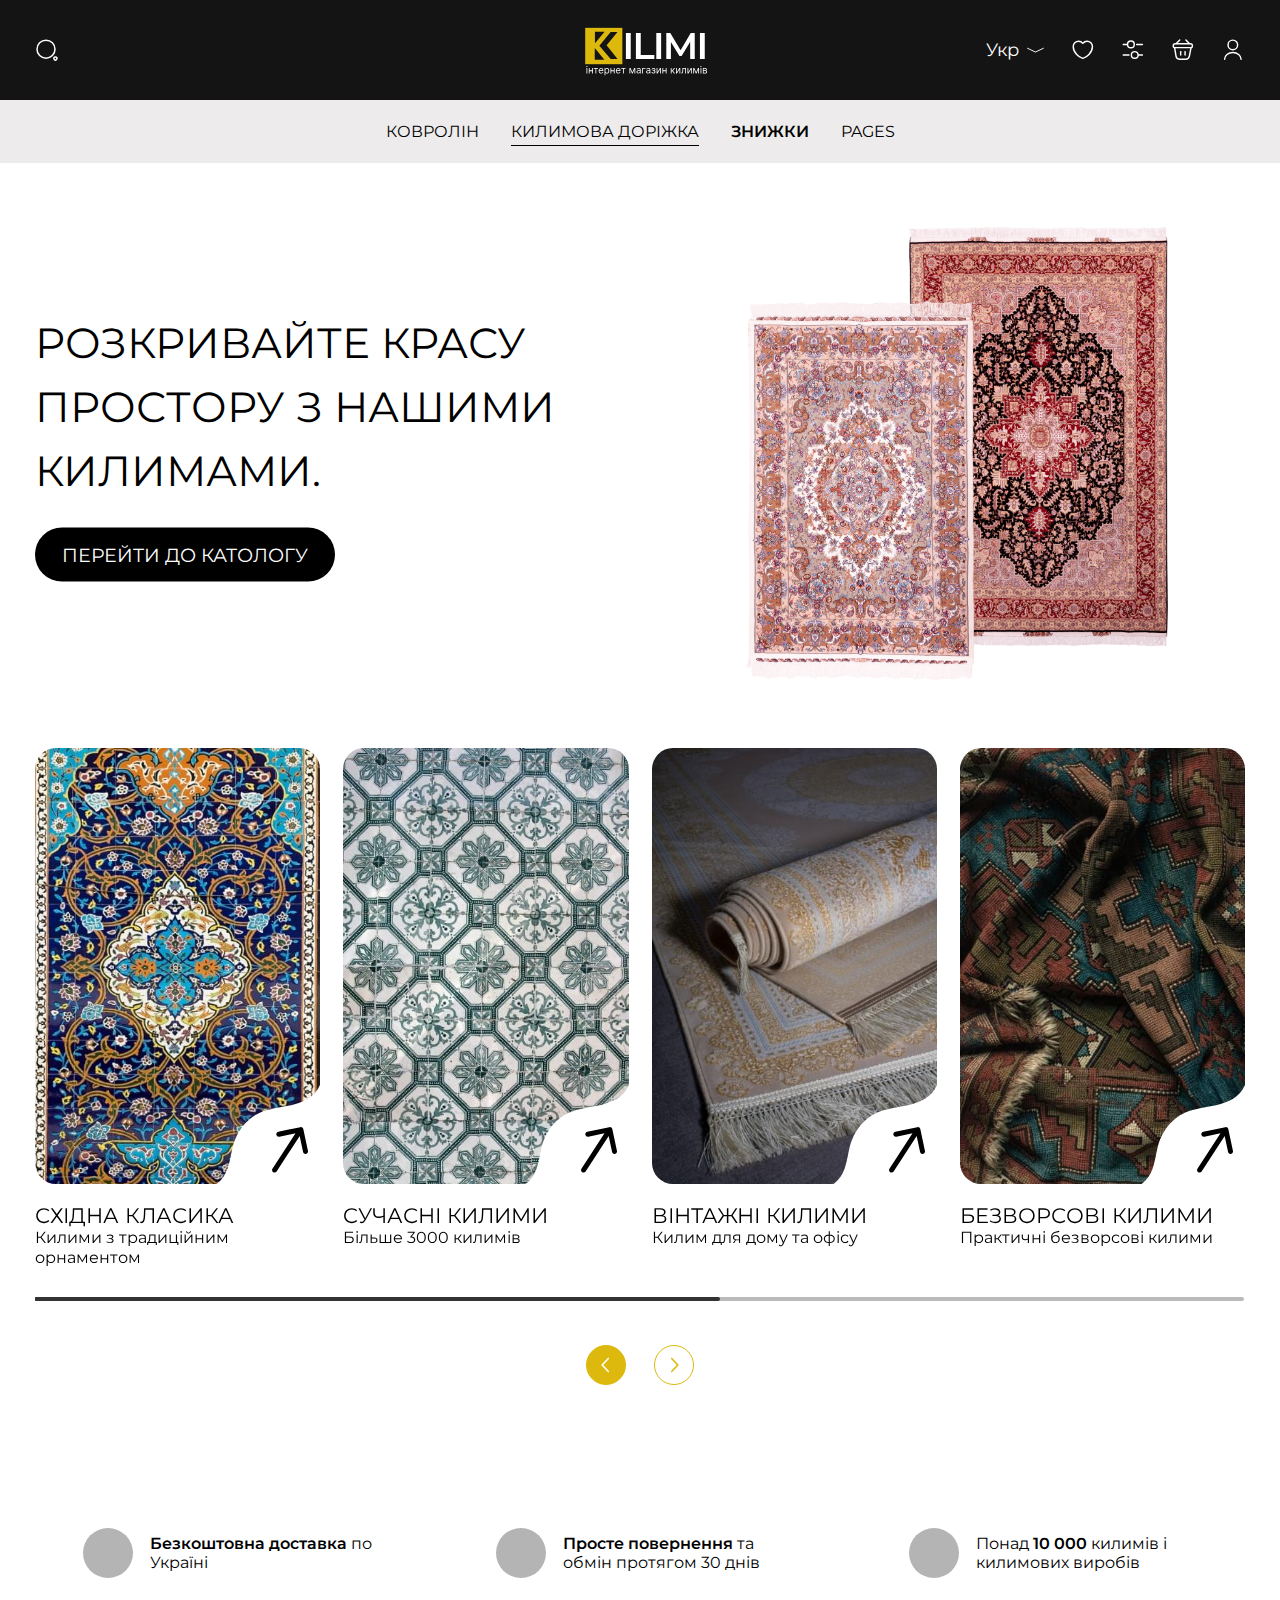
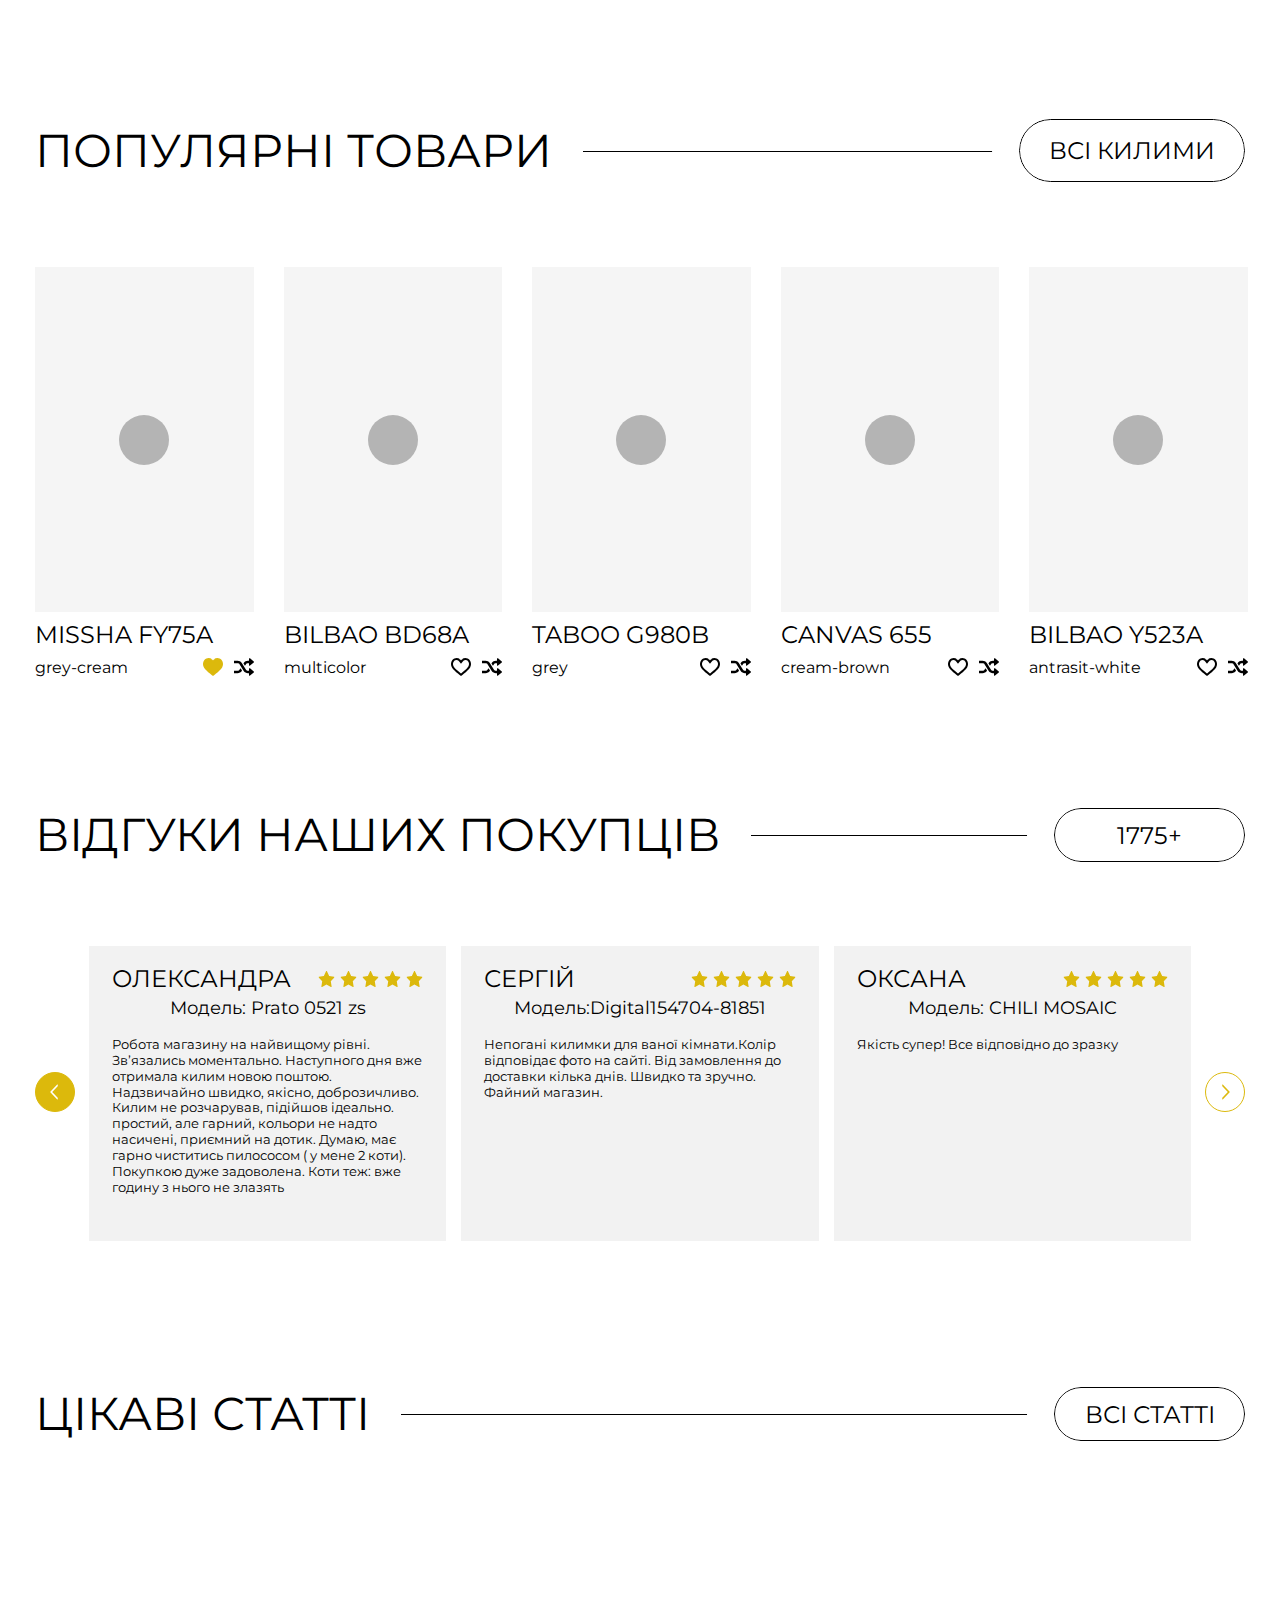
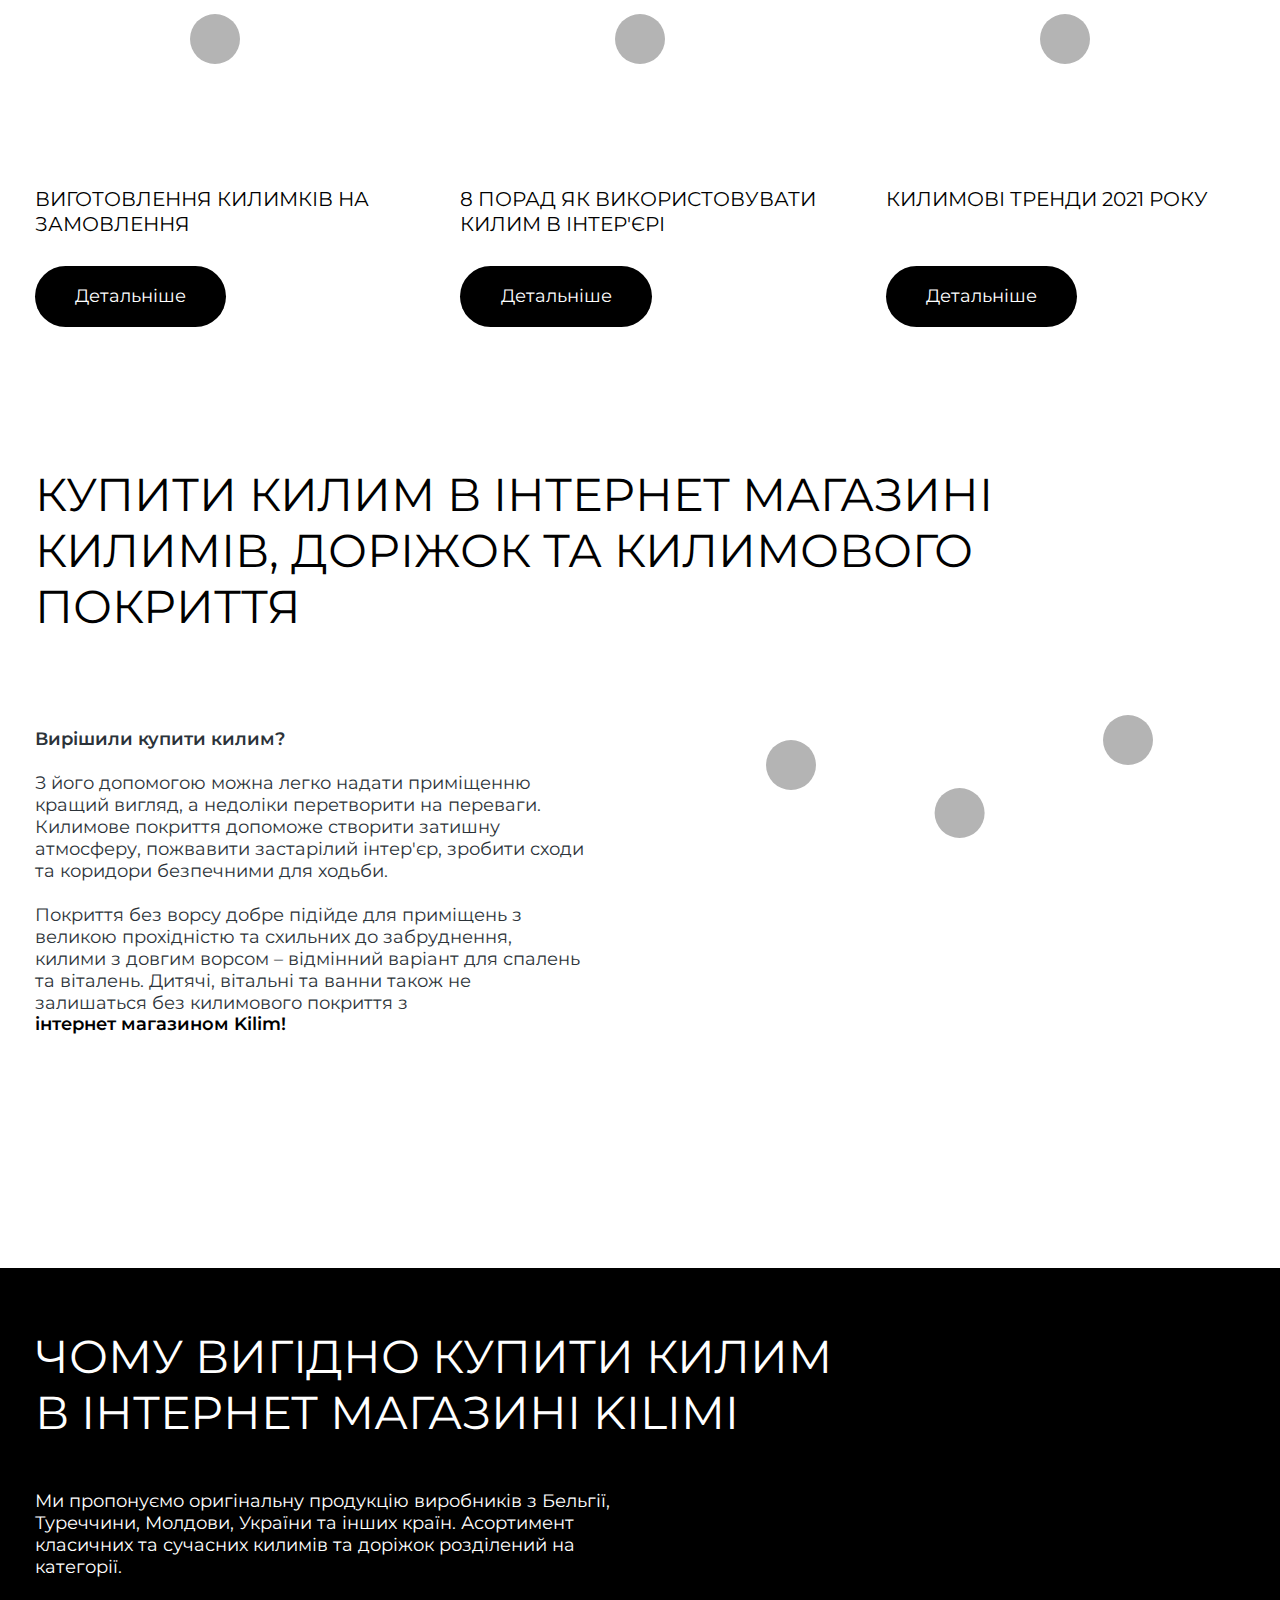
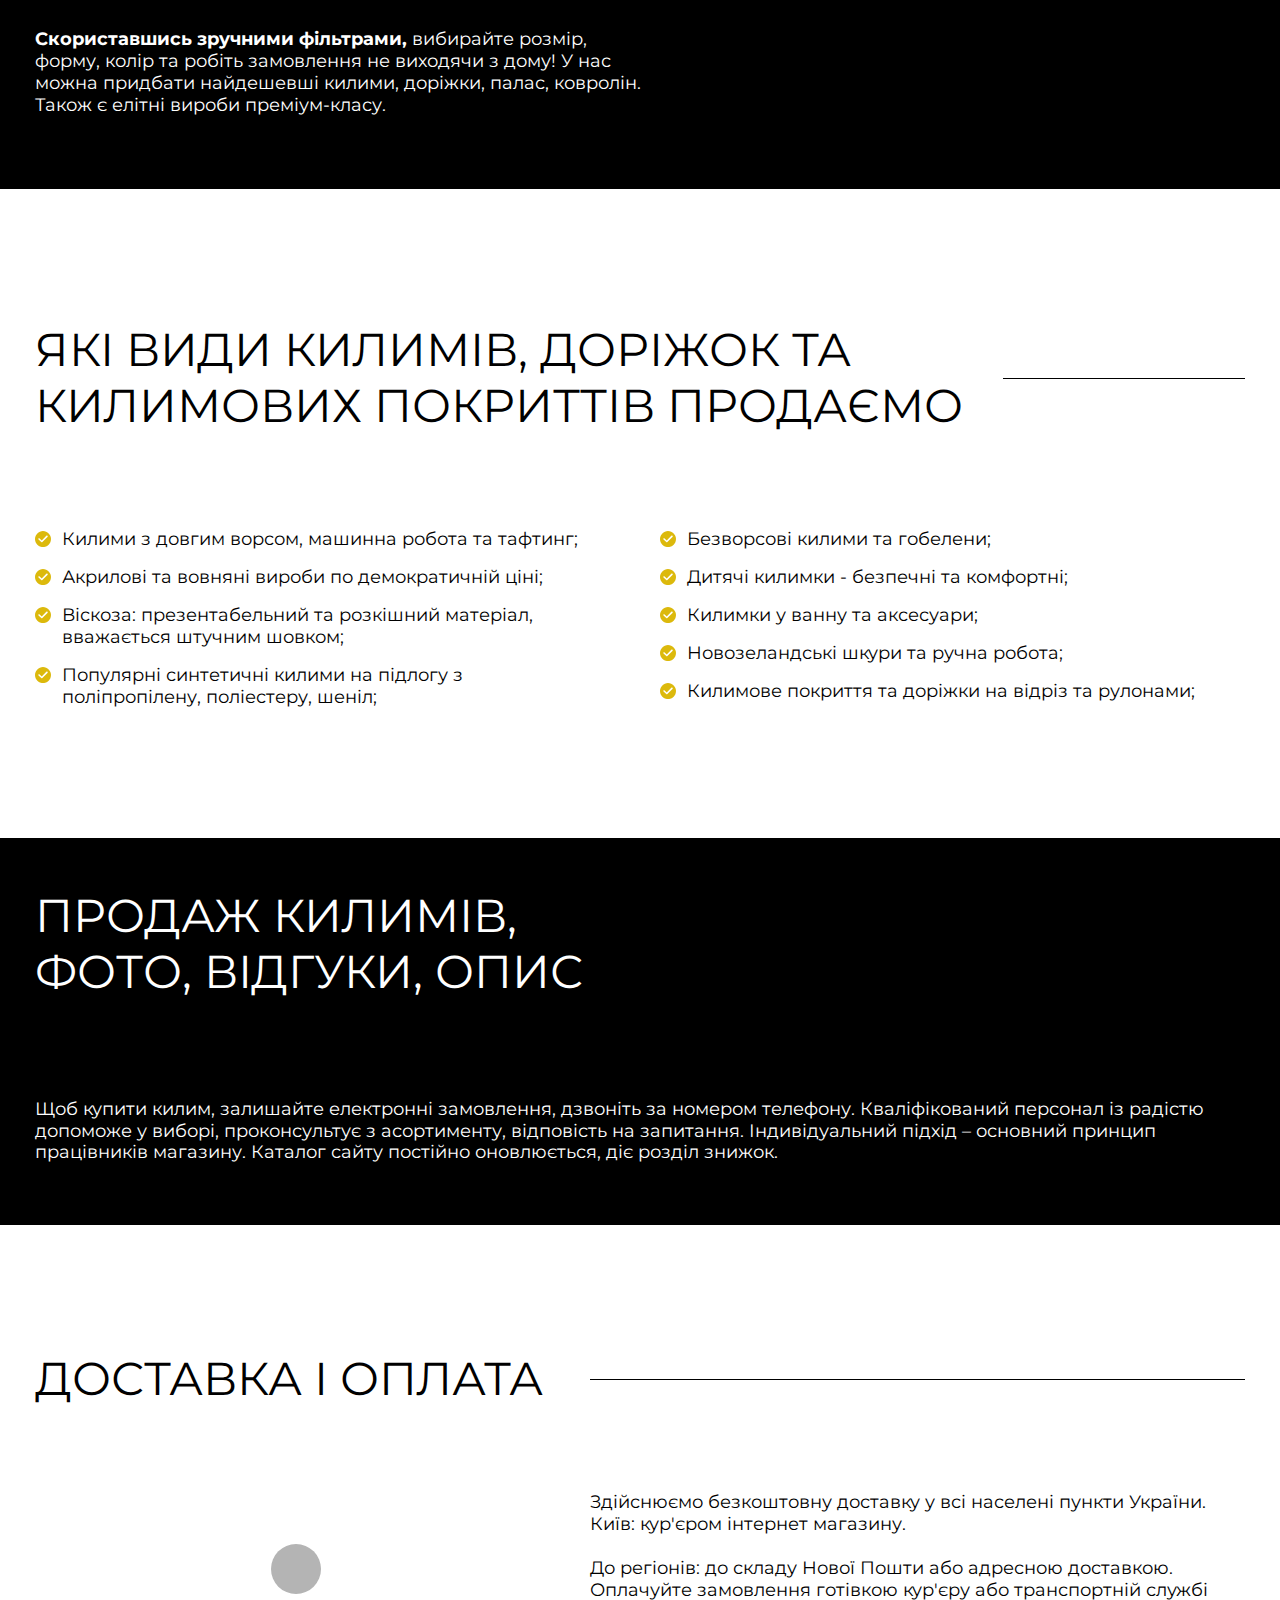
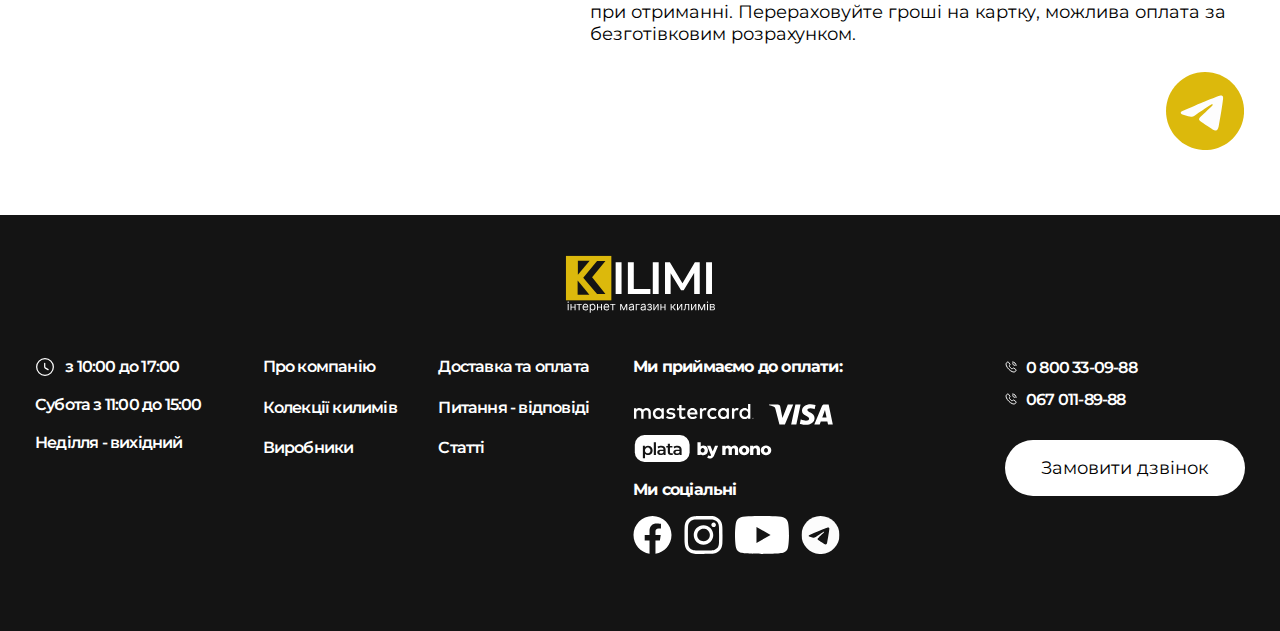
==== commit 9ddbd890: "Add files via upload" ====
--- a/index.html
+++ b/index.html
@@ -4,8 +4,8 @@
    <meta charset="UTF-8">
    <meta http-equiv="X-UA-Compatible" content="IE=edge">
    <meta name="viewport" content="width=device-width, initial-scale=1.0">
-   <link rel="stylesheet" href="css/style.min.css?_v=20240427015910">
-   <link rel="stylesheet" href="files/swiper/swiper-bundle.min.css?_v=20240427015910">
+   <link rel="stylesheet" href="css/style.min.css?_v=20240427113526">
+   <link rel="stylesheet" href="files/swiper/swiper-bundle.min.css?_v=20240427113526">
    <!--<link rel="icon" type="image/svg+xml" href="favicon.svg">-->
    <title>KILIMI - інтернет магазин килимів</title>
 </head>
@@ -68,149 +68,161 @@
                   <ul class="menu__list">
                      <li class="menu-item menu-item-has-children big-submenu">
                         <a href="#">Ковролін</a>
-                        <span class="menu__arrow">
+                        <!--<span class="menu__arrow">
                            <svg width="11" height="7" viewBox="0 0 11 7" fill="none" xmlns="http://www.w3.org/2000/svg">
                               <path d="M1.00195 0.749512L5.50195 5.24951L10.002 0.749512" stroke="#332F2C" stroke-width="2"/>
                            </svg>
-                        </span>
-                        <ul class="menu__sub-list">
-                           <li class="menu-item title-menu-item">
-                              <a href="#">Категорії</a>
-                           </li>
-                           <li class="menu-item">
-                              <a href="#">АКРИЛОВІ КИЛИМИ</a>
-                           </li>
-                           <li class="menu-item">
-                              <a href="#">ДИТЯЧІ КИЛИМИ</a>
-                           </li>
-                           <li class="menu-item">
-                              <a href="#">ВИСОКОВОРСНІ КИЛИМИ</a>
-                           </li>
-                           <li class="menu-item">
-                              <a href="#">СИНТЕТИЧНІ КИЛИМИ</a>
-                           </li>
-                           <li class="menu-item">
-                              <a href="#">КИЛИМИ З ВІСКОЗИ</a>
-                           </li>
-                           <li class="menu-item">
-                              <a href="#">КИЛИМИ З ВОВНИ</a>
-                           </li>
-                           <li class="menu-item">
-                              <a href="#">КИЛИМИ ДЛЯ ВАННОЇ</a>
-                           </li>
-                           <li class="menu-item">
-                              <a href="#">ШКІРИ</a>
-                           </li>
-                           <li class="menu-item">
-                              <a href="#">КИЛИМИ РУЧНОЇ РОБОТИ</a>
-                           </li>
-                           <li class="menu-item">
-                              <a href="#">БЕЗВОРСОВІ КИЛИМИ</a>
-                           </li>
-                           <li class="menu-item">
-                              <a href="#">ГОБЕЛЕНИ</a>
-                           </li>
-                           <li class="menu-item">
-                              <a href="#">АКСЕСУАРИ ДЛЯ КИЛИМІВ</a>
-                           </li>
-                           <li class="menu-item title-menu-item">
-                              <a href="#">Стиль</a>
-                           </li>
-                           <li class="menu-item">
-                              <a href="#">СХІДНА КЛАСИКА</a>
-                           </li>
-                           <li class="menu-item">
-                              <a href="#">ЄВРОПЕЙСЬКА КЛАСИКА</a>
-                           </li>
-                           <li class="menu-item">
-                              <a href="#">СУЧАСНІ</a>
-                           </li>
-                           <li class="menu-item">
-                              <a href="#">ВІНТАЖНІ</a>
-                           </li>
-                           <li class="menu-item">
-                              <a href="#">ЕТНІЧНІ</a>
-                           </li>
-                           <li class="menu-item">
-                              <a href="#">ОДНОТОННІ</a>
-                           </li>
-                           <li class="menu-item title-menu-item">
-                              <a href="#">форма</a>
-                           </li>
-                           <li class="menu-item">
-                              <a href="#">ПРЯМОКУТНА</a>
-                           </li>
-                           <li class="menu-item">
-                              <a href="#">ОВАЛЬНА</a>
-                           </li>
-                           <li class="menu-item">
-                              <a href="#">КРУГЛА</a>
-                           </li>
-                           <li class="menu-item">
-                              <a href="#">КВАДРАТНА</a>
-                           </li>
-                           <li class="menu-item title-menu-item">
-                              <a href="#">Розмір</a>
-                           </li>
-                           <li class="menu-item">
-                              <a href="#">0.80X1.50</a>
-                           </li>
-                           <li class="menu-item">
-                              <a href="#">1.20X1.70</a>
-                           </li>
-                           <li class="menu-item">
-                              <a href="#">1.40X2.00</a>
-                           </li>
-                           <li class="menu-item">
-                              <a href="#">1.60X2.30</a>
-                           </li>
-                           <li class="menu-item">
-                              <a href="#">2.00X3.00</a>
-                           </li>
-                           <li class="menu-item">
-                              <a href="#">2.50X3.50</a>
-                           </li>
-                           <li class="menu-item">
-                              <a href="#">3.00X4.00</a>
-                           </li>
-                           <li class="menu-item title-menu-item">
-                              <a href="#">Виробник</a>
-                           </li>
-                           <li class="menu-item">
-                              <a href="#">БЕЛЬГІЯ</a>
-                           </li>
-                           <li class="menu-item">
-                              <a href="#">ТУРЕЧЧИНА</a>
-                           </li>
-                           <li class="menu-item">
-                              <a href="#">ЄГИПЕТ</a>
-                           </li>
-                           <li class="menu-item">
-                              <a href="#">МОЛДОВА</a>
-                           </li>
-                           <li class="menu-item">
-                              <a href="#">УКРАЇНА</a>
-                           </li>
-                        </ul>
+                        </span>-->
+                        <div class="menu__sub-list">
+                           <div class="column">
+                              <ul>
+                                 <li class="menu-item title-menu-item">
+                                    <a href="#">Категорії</a>
+                                 </li>
+                                 <li class="menu-item">
+                                    <a href="#">АКРИЛОВІ КИЛИМИ</a>
+                                 </li>
+                                 <li class="menu-item">
+                                    <a href="#">ДИТЯЧІ КИЛИМИ</a>
+                                 </li>
+                                 <li class="menu-item">
+                                    <a href="#">ВИСОКОВОРСНІ КИЛИМИ</a>
+                                 </li>
+                                 <li class="menu-item current-menu-item current_page_item">
+                                    <a href="#">СИНТЕТИЧНІ КИЛИМИ</a>
+                                 </li>
+                                 <li class="menu-item">
+                                    <a href="#">КИЛИМИ З ВІСКОЗИ</a>
+                                 </li>
+                                 <li class="menu-item">
+                                    <a href="#">КИЛИМИ З ВОВНИ</a>
+                                 </li>
+                                 <li class="menu-item">
+                                    <a href="#">КИЛИМИ ДЛЯ ВАННОЇ</a>
+                                 </li>
+                                 <li class="menu-item">
+                                    <a href="#">ШКІРИ</a>
+                                 </li>
+                                 <li class="menu-item">
+                                    <a href="#">КИЛИМИ РУЧНОЇ РОБОТИ</a>
+                                 </li>
+                                 <li class="menu-item">
+                                    <a href="#">БЕЗВОРСОВІ КИЛИМИ</a>
+                                 </li>
+                                 <li class="menu-item">
+                                    <a href="#">ГОБЕЛЕНИ</a>
+                                 </li>
+                                 <li class="menu-item">
+                                    <a href="#">АКСЕСУАРИ ДЛЯ КИЛИМІВ</a>
+                                 </li>
+                              </ul>
+                           </div>
+                           <div class="column">
+                              <ul>
+                                 <li class="menu-item title-menu-item">
+                                    <a href="#">Стиль</a>
+                                 </li>
+                                 <li class="menu-item">
+                                    <a href="#">СХІДНА КЛАСИКА</a>
+                                 </li>
+                                 <li class="menu-item">
+                                    <a href="#">ЄВРОПЕЙСЬКА КЛАСИКА</a>
+                                 </li>
+                                 <li class="menu-item">
+                                    <a href="#">СУЧАСНІ</a>
+                                 </li>
+                                 <li class="menu-item">
+                                    <a href="#">ВІНТАЖНІ</a>
+                                 </li>
+                                 <li class="menu-item">
+                                    <a href="#">ЕТНІЧНІ</a>
+                                 </li>
+                                 <li class="menu-item">
+                                    <a href="#">ОДНОТОННІ</a>
+                                 </li>
+                                 <li class="menu-item title-menu-item">
+                                    <a href="#">форма</a>
+                                 </li>
+                                 <li class="menu-item">
+                                    <a href="#">ПРЯМОКУТНА</a>
+                                 </li>
+                                 <li class="menu-item">
+                                    <a href="#">ОВАЛЬНА</a>
+                                 </li>
+                                 <li class="menu-item">
+                                    <a href="#">КРУГЛА</a>
+                                 </li>
+                                 <li class="menu-item">
+                                    <a href="#">КВАДРАТНА</a>
+                                 </li>
+                              </ul>
+                           </div>
+                           <div class="column">
+                              <ul>
+                                 <li class="menu-item title-menu-item">
+                                    <a href="#">Розмір</a>
+                                 </li>
+                                 <li class="menu-item">
+                                    <a href="#">0.80X1.50</a>
+                                 </li>
+                                 <li class="menu-item">
+                                    <a href="#">1.20X1.70</a>
+                                 </li>
+                                 <li class="menu-item">
+                                    <a href="#">1.40X2.00</a>
+                                 </li>
+                                 <li class="menu-item">
+                                    <a href="#">1.60X2.30</a>
+                                 </li>
+                                 <li class="menu-item">
+                                    <a href="#">2.00X3.00</a>
+                                 </li>
+                                 <li class="menu-item">
+                                    <a href="#">2.50X3.50</a>
+                                 </li>
+                                 <li class="menu-item">
+                                    <a href="#">3.00X4.00</a>
+                                 </li>
+                                 <li class="menu-item title-menu-item">
+                                    <a href="#">Виробник</a>
+                                 </li>
+                                 <li class="menu-item">
+                                    <a href="#">БЕЛЬГІЯ</a>
+                                 </li>
+                                 <li class="menu-item">
+                                    <a href="#">ТУРЕЧЧИНА</a>
+                                 </li>
+                                 <li class="menu-item">
+                                    <a href="#">ЄГИПЕТ</a>
+                                 </li>
+                                 <li class="menu-item">
+                                    <a href="#">МОЛДОВА</a>
+                                 </li>
+                                 <li class="menu-item">
+                                    <a href="#">УКРАЇНА</a>
+                                 </li>
+                              </ul>
+                           </div>
+                        </div>
                      </li>
-                     <li class="menu-item">
+                     <li class="menu-item current-menu-item current_page_item">
                         <a href="#">Килимова доріжка</a>
                      </li>
-                     <li class="menu-item current-menu-item current_page_item">
+                     <li class="menu-item fatty">
                         <a href="#">знижки</a>
                      </li>
                      <li class="menu-item menu-item-has-children">
                         <a href="#">Pages</a>
-                        <span class="menu__arrow">
+                        <!--<span class="menu__arrow">
                            <svg width="11" height="7" viewBox="0 0 11 7" fill="none" xmlns="http://www.w3.org/2000/svg">
                               <path d="M1.00195 0.749512L5.50195 5.24951L10.002 0.749512" stroke="#332F2C" stroke-width="2"/>
                            </svg>
-                        </span>
+                        </span>-->
                         <ul class="menu__sub-list">
                            <li class="menu-item">
                               <a href="#">Page 1</a>
                            </li>
-                           <li class="menu-item">
+                           <li class="menu-item current-menu-item current_page_item">
                               <a href="#">Page 2</a>
                            </li>
                            <li class="menu-item">
@@ -933,12 +945,12 @@
 </footer>
    </div>
 
-   <script src="js/script.min.js?_v=20240427015910"></script>
-
-   <script src="files/swiper/swiper-bundle.min.js?_v=20240427015910"></script>
-   <script src="files/swiper/init.js?_v=20240427015910"></script>
-
-   <!--<script src="files/js/jquery-3.7.1.min.js?_v=20240427015910"></script>-->
+   <script src="js/script.min.js?_v=20240427113526"></script>
+
+   <script src="files/swiper/swiper-bundle.min.js?_v=20240427113526"></script>
+   <script src="files/swiper/init.js?_v=20240427113526"></script>
+
+   <!--<script src="files/js/jquery-3.7.1.min.js?_v=20240427113526"></script>-->
 
 </body>
 </html>--- a/css/style.min.css
+++ b/css/style.min.css
@@ -1 +1 @@
-@charset "UTF-8";@font-face{font-family:Inter;font-style:normal;font-weight:400;font-display:swap;src:url(../files/fonts/Inter/400/cyrillic-ext.woff2) format("woff2");unicode-range:U+0460-052F,U+1C80-1C88,U+20B4,U+2DE0-2DFF,U+A640-A69F,U+FE2E-FE2F}@font-face{font-family:Inter;font-style:normal;font-weight:400;font-display:swap;src:url(../files/fonts/Inter/400/cyrillic.woff2) format("woff2");unicode-range:U+0301,U+0400-045F,U+0490-0491,U+04B0-04B1,U+2116}@font-face{font-family:Inter;font-style:normal;font-weight:400;font-display:swap;src:url(../files/fonts/Inter/400/greek-ext.woff2) format("woff2");unicode-range:U+1F00-1FFF}@font-face{font-family:Inter;font-style:normal;font-weight:400;font-display:swap;src:url(../files/fonts/Inter/400/greek.woff2) format("woff2");unicode-range:U+0370-0377,U+037A-037F,U+0384-038A,U+038C,U+038E-03A1,U+03A3-03FF}@font-face{font-family:Inter;font-style:normal;font-weight:400;font-display:swap;src:url(../files/fonts/Inter/400/vietnamese.woff2) format("woff2");unicode-range:U+0102-0103,U+0110-0111,U+0128-0129,U+0168-0169,U+01A0-01A1,U+01AF-01B0,U+0300-0301,U+0303-0304,U+0308-0309,U+0323,U+0329,U+1EA0-1EF9,U+20AB}@font-face{font-family:Inter;font-style:normal;font-weight:400;font-display:swap;src:url(../files/fonts/Inter/400/latin-ext.woff2) format("woff2");unicode-range:U+0100-02AF,U+0304,U+0308,U+0329,U+1E00-1E9F,U+1EF2-1EFF,U+2020,U+20A0-20AB,U+20AD-20C0,U+2113,U+2C60-2C7F,U+A720-A7FF}@font-face{font-family:Inter;font-style:normal;font-weight:400;font-display:swap;src:url(../files/fonts/Inter/400/latin.woff2) format("woff2");unicode-range:U+0000-00FF,U+0131,U+0152-0153,U+02BB-02BC,U+02C6,U+02DA,U+02DC,U+0304,U+0308,U+0329,U+2000-206F,U+2074,U+20AC,U+2122,U+2191,U+2193,U+2212,U+2215,U+FEFF,U+FFFD}@font-face{font-family:Montserrat;font-style:normal;font-weight:400;font-display:swap;src:url(../files/fonts/Montserrat/400/cyrillic-ext.woff2) format("woff2");unicode-range:U+0460-052F,U+1C80-1C88,U+20B4,U+2DE0-2DFF,U+A640-A69F,U+FE2E-FE2F}@font-face{font-family:Montserrat;font-style:normal;font-weight:400;font-display:swap;src:url(../files/fonts/Montserrat/400/cyrillic.woff2) format("woff2");unicode-range:U+0301,U+0400-045F,U+0490-0491,U+04B0-04B1,U+2116}@font-face{font-family:Montserrat;font-style:normal;font-weight:400;font-display:swap;src:url(../files/fonts/Montserrat/400/vietnamese.woff2) format("woff2");unicode-range:U+0102-0103,U+0110-0111,U+0128-0129,U+0168-0169,U+01A0-01A1,U+01AF-01B0,U+0300-0301,U+0303-0304,U+0308-0309,U+0323,U+0329,U+1EA0-1EF9,U+20AB}@font-face{font-family:Montserrat;font-style:normal;font-weight:400;font-display:swap;src:url(../files/fonts/Montserrat/400/latin-ext.woff2) format("woff2");unicode-range:U+0100-02AF,U+0304,U+0308,U+0329,U+1E00-1E9F,U+1EF2-1EFF,U+2020,U+20A0-20AB,U+20AD-20C0,U+2113,U+2C60-2C7F,U+A720-A7FF}@font-face{font-family:Montserrat;font-style:normal;font-weight:400;font-display:swap;src:url(../files/fonts/Montserrat/400/latin.woff2) format("woff2");unicode-range:U+0000-00FF,U+0131,U+0152-0153,U+02BB-02BC,U+02C6,U+02DA,U+02DC,U+0304,U+0308,U+0329,U+2000-206F,U+2074,U+20AC,U+2122,U+2191,U+2193,U+2212,U+2215,U+FEFF,U+FFFD}@font-face{font-family:Montserrat;font-style:normal;font-weight:600;font-display:swap;src:url(../files/fonts/Montserrat/600/cyrillic-ext.woff2) format("woff2");unicode-range:U+0460-052F,U+1C80-1C88,U+20B4,U+2DE0-2DFF,U+A640-A69F,U+FE2E-FE2F}@font-face{font-family:Montserrat;font-style:normal;font-weight:600;font-display:swap;src:url(../files/fonts/Montserrat/600/cyrillic.woff2) format("woff2");unicode-range:U+0301,U+0400-045F,U+0490-0491,U+04B0-04B1,U+2116}@font-face{font-family:Montserrat;font-style:normal;font-weight:600;font-display:swap;src:url(../files/fonts/Montserrat/600/vietnamese.woff2) format("woff2");unicode-range:U+0102-0103,U+0110-0111,U+0128-0129,U+0168-0169,U+01A0-01A1,U+01AF-01B0,U+0300-0301,U+0303-0304,U+0308-0309,U+0323,U+0329,U+1EA0-1EF9,U+20AB}@font-face{font-family:Montserrat;font-style:normal;font-weight:600;font-display:swap;src:url(../files/fonts/Montserrat/600/latin-ext.woff2) format("woff2");unicode-range:U+0100-02AF,U+0304,U+0308,U+0329,U+1E00-1E9F,U+1EF2-1EFF,U+2020,U+20A0-20AB,U+20AD-20C0,U+2113,U+2C60-2C7F,U+A720-A7FF}@font-face{font-family:Montserrat;font-style:normal;font-weight:600;font-display:swap;src:url(../files/fonts/Montserrat/600/latin.woff2) format("woff2");unicode-range:U+0000-00FF,U+0131,U+0152-0153,U+02BB-02BC,U+02C6,U+02DA,U+02DC,U+0304,U+0308,U+0329,U+2000-206F,U+2074,U+20AC,U+2122,U+2191,U+2193,U+2212,U+2215,U+FEFF,U+FFFD}@font-face{font-family:Montserrat;font-style:normal;font-weight:700;font-display:swap;src:url(../files/fonts/Montserrat/700/cyrillic-ext.woff2) format("woff2");unicode-range:U+0460-052F,U+1C80-1C88,U+20B4,U+2DE0-2DFF,U+A640-A69F,U+FE2E-FE2F}@font-face{font-family:Montserrat;font-style:normal;font-weight:700;font-display:swap;src:url(../files/fonts/Montserrat/700/cyrillic.woff2) format("woff2");unicode-range:U+0301,U+0400-045F,U+0490-0491,U+04B0-04B1,U+2116}@font-face{font-family:Montserrat;font-style:normal;font-weight:700;font-display:swap;src:url(../files/fonts/Montserrat/700/vietnamese.woff2) format("woff2");unicode-range:U+0102-0103,U+0110-0111,U+0128-0129,U+0168-0169,U+01A0-01A1,U+01AF-01B0,U+0300-0301,U+0303-0304,U+0308-0309,U+0323,U+0329,U+1EA0-1EF9,U+20AB}@font-face{font-family:Montserrat;font-style:normal;font-weight:700;font-display:swap;src:url(../files/fonts/Montserrat/700/latin-ext.woff2) format("woff2");unicode-range:U+0100-02AF,U+0304,U+0308,U+0329,U+1E00-1E9F,U+1EF2-1EFF,U+2020,U+20A0-20AB,U+20AD-20C0,U+2113,U+2C60-2C7F,U+A720-A7FF}@font-face{font-family:Montserrat;font-style:normal;font-weight:700;font-display:swap;src:url(../files/fonts/Montserrat/700/latin.woff2) format("woff2");unicode-range:U+0000-00FF,U+0131,U+0152-0153,U+02BB-02BC,U+02C6,U+02DA,U+02DC,U+0304,U+0308,U+0329,U+2000-206F,U+2074,U+20AC,U+2122,U+2191,U+2193,U+2212,U+2215,U+FEFF,U+FFFD}@font-face{font-family:Montserrat;font-style:normal;font-weight:800;font-display:swap;src:url(../files/fonts/Montserrat/800/cyrillic-ext.woff2) format("woff2");unicode-range:U+0460-052F,U+1C80-1C88,U+20B4,U+2DE0-2DFF,U+A640-A69F,U+FE2E-FE2F}@font-face{font-family:Montserrat;font-style:normal;font-weight:800;font-display:swap;src:url(../files/fonts/Montserrat/800/cyrillic.woff2) format("woff2");unicode-range:U+0301,U+0400-045F,U+0490-0491,U+04B0-04B1,U+2116}@font-face{font-family:Montserrat;font-style:normal;font-weight:800;font-display:swap;src:url(../files/fonts/Montserrat/800/vietnamese.woff2) format("woff2");unicode-range:U+0102-0103,U+0110-0111,U+0128-0129,U+0168-0169,U+01A0-01A1,U+01AF-01B0,U+0300-0301,U+0303-0304,U+0308-0309,U+0323,U+0329,U+1EA0-1EF9,U+20AB}@font-face{font-family:Montserrat;font-style:normal;font-weight:800;font-display:swap;src:url(../files/fonts/Montserrat/800/latin-ext.woff2) format("woff2");unicode-range:U+0100-02AF,U+0304,U+0308,U+0329,U+1E00-1E9F,U+1EF2-1EFF,U+2020,U+20A0-20AB,U+20AD-20C0,U+2113,U+2C60-2C7F,U+A720-A7FF}@font-face{font-family:Montserrat;font-style:normal;font-weight:800;font-display:swap;src:url(../files/fonts/Montserrat/800/latin.woff2) format("woff2");unicode-range:U+0000-00FF,U+0131,U+0152-0153,U+02BB-02BC,U+02C6,U+02DA,U+02DC,U+0304,U+0308,U+0329,U+2000-206F,U+2074,U+20AC,U+2122,U+2191,U+2193,U+2212,U+2215,U+FEFF,U+FFFD}@font-face{font-family:Montserrat;font-style:normal;font-weight:900;font-display:swap;src:url(../files/fonts/Montserrat/900/cyrillic-ext.woff2) format("woff2");unicode-range:U+0460-052F,U+1C80-1C88,U+20B4,U+2DE0-2DFF,U+A640-A69F,U+FE2E-FE2F}@font-face{font-family:Montserrat;font-style:normal;font-weight:900;font-display:swap;src:url(../files/fonts/Montserrat/900/cyrillic.woff2) format("woff2");unicode-range:U+0301,U+0400-045F,U+0490-0491,U+04B0-04B1,U+2116}@font-face{font-family:Montserrat;font-style:normal;font-weight:900;font-display:swap;src:url(../files/fonts/Montserrat/900/vietnamese.woff2) format("woff2");unicode-range:U+0102-0103,U+0110-0111,U+0128-0129,U+0168-0169,U+01A0-01A1,U+01AF-01B0,U+0300-0301,U+0303-0304,U+0308-0309,U+0323,U+0329,U+1EA0-1EF9,U+20AB}@font-face{font-family:Montserrat;font-style:normal;font-weight:900;font-display:swap;src:url(../files/fonts/Montserrat/900/latin-ext.woff2) format("woff2");unicode-range:U+0100-02AF,U+0304,U+0308,U+0329,U+1E00-1E9F,U+1EF2-1EFF,U+2020,U+20A0-20AB,U+20AD-20C0,U+2113,U+2C60-2C7F,U+A720-A7FF}@font-face{font-family:Montserrat;font-style:normal;font-weight:900;font-display:swap;src:url(../files/fonts/Montserrat/900/latin.woff2) format("woff2");unicode-range:U+0000-00FF,U+0131,U+0152-0153,U+02BB-02BC,U+02C6,U+02DA,U+02DC,U+0304,U+0308,U+0329,U+2000-206F,U+2074,U+20AC,U+2122,U+2191,U+2193,U+2212,U+2215,U+FEFF,U+FFFD}*,::after,::before{box-sizing:border-box;margin:0;padding:0}button{background:0 0;border:none;cursor:pointer}img,picture{height:auto;max-width:100%;vertical-align:top}/*! normalize.css v8.0.1 | MIT License | github.com/necolas/normalize.css */html{line-height:1.15;-webkit-text-size-adjust:100%}body{margin:0}main{display:block}h1{font-size:2em;margin:.67em 0}hr{box-sizing:content-box;height:0;overflow:visible}pre{font-family:monospace,monospace;font-size:1em}a{background-color:transparent}abbr[title]{border-bottom:none;text-decoration:underline;-webkit-text-decoration:underline dotted;text-decoration:underline dotted}b,strong{font-weight:700}code,kbd,samp{font-family:monospace,monospace;font-size:1em}small{font-size:80%}sub,sup{font-size:75%;line-height:0;position:relative;vertical-align:baseline}sub{bottom:-.25em}sup{top:-.5em}img{border-style:none}button,input,optgroup,select,textarea{font-family:inherit;font-size:100%;line-height:1.15;margin:0}button,input{overflow:visible}button,select{text-transform:none}[type=button],[type=reset],[type=submit],button{-webkit-appearance:button}[type=button]::-moz-focus-inner,[type=reset]::-moz-focus-inner,[type=submit]::-moz-focus-inner,button::-moz-focus-inner{border-style:none;padding:0}[type=button]:-moz-focusring,[type=reset]:-moz-focusring,[type=submit]:-moz-focusring,button:-moz-focusring{outline:1px dotted ButtonText}fieldset{padding:.35em .75em .625em}legend{box-sizing:border-box;color:inherit;display:table;max-width:100%;padding:0;white-space:normal}progress{vertical-align:baseline}textarea{overflow:auto}[type=checkbox],[type=radio]{box-sizing:border-box;padding:0}[type=number]::-webkit-inner-spin-button,[type=number]::-webkit-outer-spin-button{height:auto}[type=search]{-webkit-appearance:textfield;outline-offset:-2px}[type=search]::-webkit-search-decoration{-webkit-appearance:none}::-webkit-file-upload-button{-webkit-appearance:button;font:inherit}details{display:block}summary{display:list-item}template{display:none}[hidden]{display:none}body,html{height:100%}.wrapper{display:flex;flex-direction:column;min-height:100vh}main.main{flex:1;padding-top:95px;position:relative}body{background-color:#fff;color:#000;font-family:Montserrat,sans-serif;font-size:18px;font-style:normal;font-weight:400;line-height:21.94px;margin:0}body::-webkit-scrollbar{background-color:#eef0f3;padding:5px;width:8px}body::-webkit-scrollbar-thumb{background-color:#d4d5d8}body._lock{overflow:hidden}body p strong{font-weight:700}a{transition:.3s ease 0s;text-decoration:none}.n_container{margin-left:auto;margin-right:auto;max-width:1350px;padding-left:35px;padding-right:35px}.n_sec-title{font-size:46px;line-height:56px;margin:0}h1,h2,h3,h4,h5,h6{font-weight:400;text-transform:uppercase}.wrap-lazy-load-image{position:relative}.wrap-lazy-load-image img,.wrap-lazy-load-image.img-loaded .sk-spinner-pulse{opacity:0}.wrap-lazy-load-image img{transition:.3s ease 0s}.wrap-lazy-load-image.img-loaded img{opacity:1}.sk-spinner-pulse{animation:sk-spinner-pulse 1s infinite ease-in-out;background-color:#b4b4b4;border-radius:100%;left:50%;height:50px;margin-left:-25px;margin-top:-25px;position:absolute;top:50%;width:50px;z-index:0}.wrap-lazy-load-image.img-loaded .sk-spinner-pulse{z-index:-100}.wrap-lazy-load-image.img-loaded img{z-index:1}@keyframes sk-spinner-pulse{0%{transform:scale(0)}100%{opacity:0;transform:scale(1)}}.header{left:0;position:absolute;right:0;top:0;width:100%;z-index:102}.header.n_scroll .menu{padding-bottom:0}.header.n_scroll .header__top{height:55px}.header.n_scroll .header-container{height:40px}.header__wrapper{background-color:#edebeb;left:0;position:fixed;transition:background .3s ease 0s;top:0;width:100%;z-index:50}.header-container{align-items:center;display:flex;justify-content:center;height:63px;position:relative;transition:height .3s}.header__blockLogo{align-items:center;flex:0 0 126px;display:flex;position:relative;transform:translate(103%,-1px);z-index:6}.header__blockLogo img,.header__blockLogo svg{max-height:100%;max-width:100%}.header__top{background-color:#141414;height:100px;position:relative;transition:height .3s}.header__top .n_container{align-items:center;display:flex;justify-content:space-between;min-height:100%}.header__serchForm{background-color:#000;border-top:1px solid #5c5c5c;bottom:0;left:0;height:62px;opacity:1;position:absolute;right:0;transition:.2s ease 0s;transform:translateY(100%);width:100%;z-index:20}.header__serchForm.hidden{pointer-events:none;opacity:0;transform:translateY(90%)}.header__serchForm .n_container{position:relative}.header__serchForm input{border:none;border-radius:120px;height:42px;font-size:16px;line-height:42px;padding-left:20px;padding-right:55px;width:100%}.header__serchForm button{cursor:pointer;height:24px;position:absolute;right:13px;top:50%;transform:translateY(-50%);width:24px;z-index:500}.header__serchForm button img{pointer-events:none}.header__blockUser{align-items:center;display:flex}.header__blockUser a{align-items:center;height:24px;display:flex;justify-content:center;margin-left:26px;width:24px}.header .menu{padding-bottom:2px}.header .menu__icon{display:none;font-size:0}.header .menu__list>li{position:relative}.header .menu-item{font-weight:400;position:relative}.header .menu__link,.header .menu__sub-link{transition:all .3s ease 0s}.header .menu__sub-list li{list-style:none}.header .menu__arrow{bottom:0;display:block;height:9px;font-size:0;overflow:hidden;margin-left:9px;position:relative;transition:transform .3s ease 0s;width:10px}.header .menu__arrow img,.header .menu__arrow svg{stroke:#000;left:0;max-width:100%;position:absolute;top:1px}.header .menu__list>li.menu-item-has-children.big-submenu li.title-menu-item{margin-bottom:20px}.header .menu__list>li.menu-item-has-children.big-submenu li.title-menu-item a{font-size:24px;font-weight:600;line-height:29.26px;pointer-events:none}body._touch .header .menu__list>li._active .menu__sub-list{top:calc(100% - 0px)}body._pc .header .menu__list>li:hover .menu__sub-list{opacity:1;pointer-events:all;transform:perspective(400px) rotateX(0);visibility:visible}body._touch .header .menu__list{flex:1 1 auto}body._touch .header .menu__list>li._active .menu__arrow{transform:scale(1,-1)}.section__wrapTitle{align-items:center;display:flex;position:relative}.section__wrapTitle::after{background-color:#000;content:"";display:block;height:1px;position:absolute;top:50%;width:100%;z-index:0}.section__wrapTitle .n_sec-title,.section__wrapTitleRightElement{background-color:#fff;position:relative;z-index:1}.section__wrapTitle .n_sec-title{padding-right:31px}.section__wrapTitleRightElement{border:1px solid #000;border-radius:46px;color:#000;font-size:24px;line-height:29.26px;outline:27px solid #fff;margin:0 0 0 auto;min-width:191px;padding:12px 29px 10px;text-align:center;text-transform:uppercase;white-space:nowrap}.section__wrapTitleRightElement.big{min-width:238px;padding:22px 29px}.fs{overflow:hidden;padding-bottom:213px;padding-top:217px}.fs h1{font-size:64px;line-height:78.02px;margin:0}.fs__button{align-items:center;background-color:#000;border-radius:176px;color:#fff;height:60px;font-size:24px;font-weight:400;line-height:29.26px;display:flex;justify-content:center;margin-top:25px;padding:2px 20px 0;text-align:center;text-transform:uppercase;width:374px}.fs__itemImages{height:100%;position:relative;width:100%}.fs__wrapImage{position:absolute}.fs__wrapImage.one{left:11.5%;max-width:308px;top:31px;z-index:1}.fs__wrapImage.two{max-width:314px;right:0;top:-70px;z-index:0}.carpet-carousel{padding-bottom:39px}.carpet-carousel__wrapSlider{position:relative;overflow:hidden}.carpet-carousel__block h2{font-size:24px;line-height:29.26px;margin:0;text-transform:uppercase}.carpet-carousel__block p{font-size:16px;line-height:19.5px;margin:0}.carpet-carousel__blockImage{margin-bottom:32px;padding-bottom:153%;position:relative}.carpet-carousel__blockImage img.carpet-carousel__image{border-radius:21px;left:0;height:100%;-o-object-fit:cover;object-fit:cover;position:absolute;top:0;width:100%;z-index:0}.carpet-carousel__blockImage img.carpet-carousel__under-arrow{bottom:-1px;position:absolute;right:0;z-index:1}.carpet-carousel__blockImage a{bottom:5px;position:absolute;right:11px;z-index:3}.carpet-carousel__blockImage a:hover svg{transform:rotate(58deg)}.carpet-carousel__blockImage a:hover svg path{fill:#dcb90c}.carpet-carousel__blockImage a svg{transition:.3s ease 0s}.carpet-carousel__blockImage a svg path{transition:inherit}.slider__navigation{display:flex;justify-content:center;padding-top:150px}.slider__navigation .swiper-scrollbar{background-color:#bbb;border-radius:3px;height:3px;margin-left:-13px;transform:translateY(-106px);width:100%!important}.slider__navigation .swiper-scrollbar .swiper-scrollbar-drag{background-color:#333;border-radius:3px;cursor:pointer}.slider__navigation .swiper-btn{margin-left:14px;margin-right:14px;position:static}.info-columns{padding-bottom:57px;padding-top:80px}.info-columns__content{align-items:center;display:flex}.info-columns__content p{font-size:16px;line-height:19.5px;margin:0}.info-columns__content p strong{font-weight:600}.info-columns__blockIcon{align-items:center;height:98px;display:flex;justify-content:flex-end;margin-right:16px;min-width:52px;max-width:52px}.popular-goods{overflow:hidden;padding-bottom:54px;padding-top:60px}.popular-goods__items{display:flex;overflow-x:auto;margin:85px -23px 0}.popular-goods__items::-webkit-scrollbar{width:0!important;height:0;display:none!important;background:0 0}.popular-goods__item{margin-left:23px;margin-right:23px}.popular-goods__block h3{font-size:24px;line-height:29.26px;margin:8px 0 2px}.popular-goods__block p{font-size:16px;line-height:19.5px;margin:6px 0}.popular-goods__blockImage{background-color:#f5f5f5;height:345px;width:218.5px}.popular-goods__blockImage img{left:0;height:100%;-o-object-fit:cover;object-fit:cover;position:absolute;top:0;width:100%}.popular-goods__blockBottom{align-items:center;display:flex;justify-content:space-between;flex-wrap:wrap}.popular-goods__blockIcons{align-items:center;display:flex;margin-left:auto;padding-left:12px;position:relative;top:4px}.popular-goods__blockIcons a:not(:first-child){margin-left:11px}.popular-goods__blockIcons a.in-favorites svg path{fill:#dcb90c;stroke:#dcb90c}.reviews{padding-bottom:70px;padding-top:70px}.reviews__wrapSlider{margin-top:83px;position:relative}.reviews__slider{margin-left:35px;margin-right:35px;overflow:hidden}.reviews__slider .swiper-slide{height:auto!important;min-height:295px}.reviews__reviewBlock{background-color:#f2f2f2;min-height:100%;padding:16px 23px 20px}.reviews__reviewName{font-size:24px;line-height:29.26px;margin:0 12px 0 0}.reviews__reviewWrapName{align-items:center;display:flex;flex-wrap:wrap}.reviews__reviewWrapRating{margin-left:auto}.reviews__reviewWrapRating img{margin-bottom:8px;margin-top:8px}.reviews__reviewModel{font-size:18px;line-height:21.94px;margin:3px 0 17px;text-align:center}.reviews__reviewBlockText p{font-size:13px;line-height:15.85px;margin:0}.swiper-btn{align-items:center;background-color:#fff;border:1px solid #dcb90c;border-radius:50%;display:flex;justify-content:center;min-height:32px;max-height:32px;min-width:32px;max-width:32px;transition:.3s ease 0s}.swiper-btn.swiper-button-prev{left:0}.swiper-btn.swiper-button-prev svg{right:1px;transform:scale(-1,1)}.swiper-btn.swiper-button-next{right:0}.swiper-btn.swiper-button-next svg{left:1px}.swiper-btn.swiper-button-disabled{background-color:#dcb90c;opacity:1!important}.swiper-btn.swiper-button-disabled svg path{fill:#fff}.swiper-btn::after{display:none}.swiper-btn svg{height:16px!important;position:relative;width:16px!important}.interesting-articles{padding-bottom:80px;padding-top:75px}.interesting-articles__items{margin-top:84px}.interesting-articles__item{display:flex;flex-direction:column}.interesting-articles__blockImage{display:block;padding-bottom:63%;position:relative}.interesting-articles__blockImage img{left:0;height:100%;-o-object-fit:cover;object-fit:cover;position:absolute;top:0;width:100%}.interesting-articles__blockImage:hover:before{opacity:.3}.interesting-articles__blockImage:before{background-color:#dcb90c;content:"";display:block;height:100%;left:0;opacity:0;position:absolute;right:0;transition:.3s ease 0s;top:0;width:100%;z-index:2}.interesting-articles h3{font-size:20px;line-height:24.38px;margin:35px 0 30px}.interesting-articles__button{align-items:center;background:#000;border-radius:35px;color:#fff;display:flex;justify-content:center;height:61px;font-size:18px;line-height:21.94px;margin-top:auto;padding:0 20px;text-align:center;width:191.45px}.carpeting{padding-bottom:232px;padding-top:60px}.carpeting__items{margin-top:94px}.carpeting__item{position:relative}.carpeting__itemImages.active-one .carpeting__wrapImage.one{z-index:2}.carpeting__itemImages.active-one .carpeting__wrapImage.two{z-index:1}.carpeting__itemImages.active-one .carpeting__wrapImage.three{z-index:0}.carpeting__itemImages.active-two .carpeting__wrapImage.one,.carpeting__itemImages.active-two .carpeting__wrapImage.three{z-index:0}.carpeting__itemImages.active-two .carpeting__wrapImage.two{z-index:1}.carpeting__itemImages.active-three .carpeting__wrapImage.one{z-index:1}.carpeting__itemImages.active-three .carpeting__wrapImage.two{z-index:2}.carpeting__itemImages.active-three .carpeting__wrapImage.three{z-index:3}.carpeting__blockText{max-width:550px}.carpeting__blockText p{color:#2c3339;font-size:18px;line-height:21.94px;margin:0}.carpeting__blockText p:not(:last-child){margin-bottom:22px}.carpeting__blockText p strong{font-weight:600}.carpeting__blockText p strong:not(:first-child){color:#000}.carpeting__wrapImage{cursor:pointer;max-width:45%;position:absolute;top:0;z-index:0}.carpeting__wrapImage.one,.carpeting__wrapImage.three{width:233.24px}.carpeting__wrapImage.one{left:0;top:25px}.carpeting__wrapImage.two{left:50%;transform:translateX(-50%);top:73px;width:270.02px}.carpeting__wrapImage.three{right:0}.carpeting__wrapImage img{height:auto;pointer-events:none;-webkit-user-select:none;-moz-user-select:none;user-select:none;max-width:100%}.bargain-in-kilima{background-color:#000;color:#fff;padding-bottom:72px;padding-top:61px;position:relative}.bargain-in-kilima .n_sec-title,.bargain-in-kilima__blockText{position:relative;z-index:3}.bargain-in-kilima__blockText{padding-top:50px}.bargain-in-kilima__blockText p{font-size:18px;font-weight:400;line-height:21.94px}.bargain-in-kilima__blockText p:not(:last-child){margin-bottom:50px}.bargain-in-kilima__blockImage{height:100%;position:absolute;right:0;top:0;width:383px}.bargain-in-kilima__blockImage::before{background:linear-gradient(-90deg,rgba(0,0,0,.5) .5%,#000 100%);bottom:0;content:"";display:block;left:0;height:100%;position:absolute;right:0;top:0;width:100%;z-index:2}.bargain-in-kilima__image{left:0;height:100%;-o-object-fit:cover;object-fit:cover;position:absolute;top:0;width:100%;z-index:0}.types-of-carpets{padding-bottom:116px;padding-top:133px}.types-of-carpets ul{margin:95px 0 0 0;padding-left:0}.types-of-carpets ul li{list-style:none;max-width:550px;margin:16px 0;padding-left:27px;position:relative}.types-of-carpets ul li:first-child{margin-top:0}.types-of-carpets ul li::before{content:url(../images/svg/list-style-image.svg);left:0;position:absolute;top:2px}.sale-of-carpets{background-color:#000;color:#fff;padding-bottom:61px;padding-top:50px}.sale-of-carpets .n_sec-title{max-width:640px}.sale-of-carpets__blockText{padding-top:99px}.sale-of-carpets__blockText p{margin:0}.sale-of-carpets__blockText p:not(:last-child){margin-bottom:35px}.delivery-and-payment{padding-bottom:64px;padding-top:126px}.delivery-and-payment__item{margin-bottom:50px}.delivery-and-payment .hidden{display:none}.delivery-and-payment__blockImage{min-height:68px}.delivery-and-payment__blockText p{margin:0}.delivery-and-payment__blockText p:not(:last-child){margin-bottom:22px}.delivery-and-payment__telegram{align-items:center;border-radius:50%;display:flex;justify-content:center;height:95px;margin-left:auto;overflow:hidden;padding:1px;width:95px}.delivery-and-payment__telegram img{transition:.3s ease 0s}.footer{background-color:#141414;color:#fff;position:relative;padding-bottom:71px;padding-top:35px}.footer__blockLogo{display:table;max-width:140px}.footer__blockLogo img,.footer__blockLogo svg{max-height:100%;max-width:100%}.footer__block p{font-size:16px;font-weight:600;line-height:19.5px;letter-spacing:-.05em;margin:0}.footer__block p:not(:last-child){margin-bottom:18px}.footer__block p img{margin-right:7px}.footer__block h4,.footer__block h5{font-size:16px;font-weight:700;line-height:19.5px;letter-spacing:-.05em;margin:0;text-transform:none}.footer__items{margin-top:43px}.footer__item{display:flex}.footer__item:nth-child(2){display:flex;justify-content:space-between}.footer__menu ul,.footer__social{list-style:none;margin-left:0;padding-left:0}.footer__menu ul{list-style:none;margin-left:0;padding-left:0}.footer__menu ul li{color:#fff;font-size:16px;font-weight:600;line-height:19.5px;letter-spacing:-.05em;margin:21px 0}.footer__menu ul li:first-child{margin-top:0}.footer__menu ul li a{color:inherit}.footer__icons{margin:22px -4px 13px}.footer__icons img{margin:5px 5px}.footer__social{display:flex;flex-wrap:wrap;margin:11px -6px 0}.footer__social li{margin:6px}.footer__social li a{align-items:center;display:flex;height:38px;width:auto}.footer__social li a svg path{transition:.3s ease 0s}.footer__social li a img,.footer__social li a svg{max-height:100%;max-width:100%}.footer__phones li{list-style:none;margin-bottom:10px}.footer__phones li img{margin-right:3px;position:relative;top:4px}.footer__phones li a{color:#fff;font-size:16px;font-weight:600;line-height:19.5px;letter-spacing:-.05em}.footer__button{align-items:center;background-color:#fff;border-radius:37px;color:#000;font-size:18px;font-weight:400;line-height:56px;height:56px;display:flex;justify-content:center;margin-top:29px;padding:0 22px;text-align:center;white-space:nowrap;width:240px;max-width:100%}.select{color:#fff;margin-right:12px;position:relative;width:60px}.select.is-active .select__icon{transform:scale(1,-1)}.select__header{cursor:pointer;display:flex;padding-left:13px;padding-right:13px}.select__current{font-size:18px;line-height:24px}.select__icon{align-items:center;display:flex;flex-shrink:0;justify-content:center;height:4px;left:8px;position:relative;top:10px;text-align:center;width:17px}.select__body{background-color:#141414;display:none;left:0;position:absolute;right:0;top:150%;text-align:center;z-index:2}.select.is-active .select__body{display:block}.select__item{cursor:pointer;font-size:16px;line-height:24px;padding:8px}.select__item.current-lang{display:none}.select__item:hover{background-color:#edebeb;color:#000}@media screen and (min-width:576px){.reviews__slider{margin-left:54px;margin-right:54px}.swiper-btn{min-height:40px;max-height:40px;min-width:40px;max-width:40px}.footer__blockLogo{max-width:154px;margin-left:auto;margin-right:auto}}@media screen and (min-width:661px){.info-columns__items{display:flex;flex-wrap:wrap;margin-left:-15px;margin-right:-15px}.info-columns__item{display:flex;justify-content:center;margin-left:15px;margin-right:15px;width:calc(33.3333% - 30px)}.interesting-articles__items{display:flex;flex-wrap:wrap;margin-left:-10px;margin-right:-10px}.interesting-articles__item{margin-left:10px;margin-right:10px;width:calc(33.3333% - 20px)}.types-of-carpets ul{-moz-column-count:2;column-count:2;-moz-column-gap:40px;column-gap:40px}.footer__menu ul{-moz-column-count:2;column-count:2;-moz-column-gap:25px;column-gap:25px}}@media screen and (min-width:721px){.reviews__slider .swiper-slide{height:auto!important;min-height:295px}.types-of-carpets .n_sec-title{max-width:80%}}@media screen and (min-width:768px){.fs__items{display:flex;flex-wrap:wrap;margin-left:-15px;margin-right:-15px}.fs__item{margin-left:15px;margin-right:15px;width:calc(50% - 30px)}.delivery-and-payment .n_sec-title{max-width:94%}.delivery-and-payment__items{align-items:center;display:flex;flex-wrap:wrap}.delivery-and-payment__item{margin-bottom:85px}.delivery-and-payment__item:nth-child(even),.delivery-and-payment__item:nth-child(odd){width:50%}.delivery-and-payment__item:nth-child(2){background-color:#000;height:1px}.delivery-and-payment__item:nth-last-child(1),.delivery-and-payment__item:nth-last-child(2){margin-bottom:25px}.delivery-and-payment__blockImage{max-width:94%}}@media screen and (min-width:801px){.carpeting__items{display:flex;flex-wrap:wrap;margin-left:-15px;margin-right:-15px}.carpeting__item{margin-left:15px;margin-right:15px}.carpeting__item:nth-child(1){width:calc(51% - 23px)}.carpeting__item:nth-child(2){width:calc(49% - 37px)}.bargain-in-kilima .n_sec-title{width:calc(100% - 400px)}.bargain-in-kilima__blockText{width:calc(100% - 400px)}.bargain-in-kilima__image.mobile{display:none}}@media screen and (min-width:961px){.footer__items{display:flex;flex-wrap:wrap;margin-left:-15px;margin-right:-15px}.footer__item{margin-left:15px;margin-right:15px}.footer__item:nth-child(1){width:calc(48% - 27px)}.footer__item:nth-child(2){width:calc(52% - 33px)}.footer__item:nth-child(2) .footer__block:nth-child(2){padding-left:20px}.footer__menu ul{padding-left:61px}}@media screen and (min-width:992px){.info-columns__content{justify-content:center;max-width:290px}}@media (min-width:1100px){.header .menu{margin-bottom:-2px}.header .menu__item:nth-child(2){display:none}.header .menu__list{display:flex;flex-wrap:wrap;width:100%}.header .menu__list>li{position:relative}.header .menu__list li{color:#000}.header .menu__list li.current-menu-item,.header .menu__list li.current_page_item,.header .menu__list li:hover{color:#000}.header .menu__list li.current-menu-item svg path,.header .menu__list li.current_page_item svg path,.header .menu__list li:hover svg path{stroke:#000}.header .menu__list li.current-menu-item,.header .menu__list li.current_page_item{color:#000;font-weight:600}.header .menu__list li a{color:inherit!important}.header .menu__list>li{align-items:center;display:flex;font-size:16px;line-height:19.5px;margin-left:16px;margin-right:16px;padding-bottom:8px;padding-top:8px;text-transform:uppercase}.header .menu__list>li:first-child{margin-left:0}.header .menu__list>li:last-child{margin-right:0}.header .menu__list>li::after{background-color:transparent;bottom:5px;content:"";display:block;height:1px;position:absolute;transition:.3s ease 0s;width:100%}.header .menu__list>li:hover:after{background-color:#000}.header .menu__list>li.menu-item-has-children::after{width:calc(100% - 20px)}.header .menu__list>li.menu-item-has-children.big-submenu{position:static}.header .menu__list>li.menu-item-has-children.big-submenu .menu__sub-list{box-sizing:content-box;left:35px;right:50px;overflow-y:auto;overflow-x:hidden;max-height:calc(100vh - 240px);padding:21px 10.4% 35px;display:flex;flex-wrap:wrap;margin-left:-15px;margin-right:-15px}.header .menu__list>li.menu-item-has-children.big-submenu .menu__sub-list::-webkit-scrollbar{background-color:#eef0f3;padding:5px;width:8px}.header .menu__list>li.menu-item-has-children.big-submenu .menu__sub-list::-webkit-scrollbar-thumb{background-color:#d4d5d8}.header .menu__list>li.menu-item-has-children.big-submenu .menu__sub-list li{display:table;margin-bottom:5px;margin-left:15px;margin-right:15px;width:calc(33.3333% - 30px)}.header .menu__list>li.menu-item-has-children.big-submenu .menu__sub-list li:hover{background:0 0}.header .menu__list>li.menu-item-has-children.big-submenu .menu__sub-list li a{font-size:18px;font-weight:400;line-height:27px}.header .menu__list>li.menu-item-has-children.big-submenu .menu__sub-list li.title-menu-item{margin-bottom:1px}.header .menu__list>li.menu-item-has-children.big-submenu .menu__sub-list li.title-menu-item a{font-size:24px;font-weight:600;line-height:29.26px;pointer-events:none}.header .menu__sub-list{background-color:#edebeb;right:calc(50% - 100px);position:absolute;left:-20px;top:100%;z-index:10;margin:0;padding-top:14px;padding-bottom:10px;min-width:230px;opacity:0;visibility:hidden;transform-origin:50% -50px;transform:perspective(400px) rotateX(-10deg);transition:all cubic-bezier(.645,.045,.355,1) .35s;border-radius:0 0 14px 14px;transition-property:transform,opacity,visibility}.header .menu__sub-list li:hover{background-color:rgba(150,144,162,.07)}.header .menu__sub-list li:hover a{color:#000!important}.header .menu__sub-list li:hover.current-menu-item a,.header .menu__sub-list li:hover.current_page_item a{color:#000!important}.header .menu__sub-list li a{display:block;font-size:16px;line-height:21px;padding:8px 20px}}@media (min-width:1100px) and (any-hover:hover){.header .menu__list li:hover{color:#000}.header .menu__list li:hover a{color:inherit}.header .menu__list li:hover .menu__arrow{color:inherit;transform:scale(1,-1)}}@media screen and (min-width:1100px){body._touch .header .menu__list>li{align-items:center;display:flex}body._touch .header .menu__list>li._active .menu__sub-list{opacity:1;pointer-events:all;transform:translate(0,0);visibility:visible}.interesting-articles__items{margin-left:-33px;margin-right:-33px}.interesting-articles__item{margin-left:33px;margin-right:33px;width:calc(33.3333% - 66px)}.bargain-in-kilima__blockText{width:calc(100% - 600px)}.delivery-and-payment__item:nth-child(even){width:calc(54% + 2px)}.delivery-and-payment__item:nth-child(odd){width:calc(46% - 2px)}.delivery-and-payment__item:nth-child(2){background-color:#000;height:1px}}@media screen and (min-width:1281px){.bargain-in-kilima__blockText p:nth-child(1){padding-right:50px}}@media screen and (max-width:1366.98px){main.main{padding-top:80px}.section__wrapTitleRightElement.big{min-width:190px;padding:16px 29px}.fs{padding-bottom:180px}.fs__item-content{transform:translateY(15%)}.fs h1{font-size:50px;line-height:68px}.fs__button{font-size:19px;line-height:22px;height:54px;width:300px}.fs__wrapImage.one{left:35%;max-width:240px;transform:translateX(-50%);top:0}.fs__wrapImage.two{max-width:260px;right:35%;transform:translateX(50%)}.carpet-carousel__block h2{font-size:21px;line-height:24px}.carpet-carousel__blockImage{margin-bottom:20px}.slider__navigation{padding-top:100px}.slider__navigation .swiper-scrollbar{transform:translateY(-80px)}.delivery-and-payment__telegram{height:80px;width:80px}}@media screen and (max-width:1280.98px){.fs__item-content{transform:translateY(5%)}.fs h1{font-size:42px;line-height:64px}.popular-goods__items{margin-left:-15px;margin-right:-15px}.popular-goods__item{margin-left:15px;margin-right:15px}}@media screen and (max-width:1099.98px){.header.n_scroll .header__top{height:60px}.header.n_scroll .header-container{height:0}.header-container{height:0}.header__blockLogo{flex:0 0 110px;order:-1;margin-left:0;margin-right:auto;transform:translate(0,-1px)}.header__top{height:60px;z-index:6}.header__button{margin-right:15px}.header__blockUser{margin-right:50px}.header .menu-item.home-page svg{display:none}body._touch .header .menu__list>li._active .menu__sub-list{display:block}.fs{padding-top:100px}.carpeting{padding-bottom:150px}.sale-of-carpets__blockText{padding-top:60px}}@media (max-width:1099.98px){.header .menu__icon{display:block;height:46px;margin-left:auto;position:relative;flex:0 0 26px;width:26px;z-index:5}.header .menu__icon span,.header .menu__icon::after,.header .menu__icon::before{background-color:#000;border-radius:6px;left:11px;height:2px;position:absolute;transition:.2s;width:100%}.header .menu__icon::after,.header .menu__icon::before{content:""}.header .menu__icon::before{top:14px}.header .menu__icon::after{bottom:14px}.header .menu__icon span{font-size:0;transform:scale(1) translate(0,-50%);top:50%}.header .menu__icon._active span{transform:scale(0) translate(0,-50%)}.header .menu__icon._active::before{transform:rotate(-45deg) translate(0,-70%);top:50%}.header .menu__icon._active::after{bottom:50%;transform:rotate(45deg) translate(0,70%)}.header .menu__body{background-color:#fff;left:0;opacity:0;pointer-events:none;position:fixed;right:0;transition:.3s;top:0;width:100%;z-index:5}.header .menu__body._active{opacity:1;pointer-events:all}.header .menu-topmenu-container{box-sizing:border-box;height:calc(100dvh - 60px);margin-top:60px;padding-bottom:38px;padding-left:35px;padding-right:35px;padding-top:25px;overflow:auto}.header .menu__list{margin-bottom:auto;margin-top:auto}.header .menu__list .menu-item a{position:relative}.header .menu__list>li{display:flex;flex-wrap:wrap;padding-bottom:12px;padding-top:15px}.header .menu__list>li.current-menu-item,.header .menu__list>li.current_page_item{color:#000}.header .menu__list>li a{color:inherit}.header .menu__list li{color:#000;font-size:22px;line-height:28px;letter-spacing:-.4px;width:100%}.header .menu__sub-list{align-items:center;background-color:#f4f4f4;display:none;flex:1 1 100%;margin-top:15px;padding:20px;position:relative}.header .menu__sub-list li{font-size:20px;line-height:28px}.header .menu__sub-list li.current-menu-item,.header .menu__sub-list li.current_page_item{color:#000}.header .menu__sub-list li:not(:last-child){margin-bottom:25px}.header .menu__arrow{height:9px;margin-right:15px;top:10px;width:12px}.header .menu__list>li{margin-left:0;margin-right:0}}@media screen and (max-width:1099.98px) and (max-width:1099.98px){.header .menu__icon{margin-top:-60px;right:10px;z-index:6}.header .menu__icon span,.header .menu__icon::after,.header .menu__icon::before{background-color:#fff}}@media screen and (max-width:1099.98px) and (max-width:430.98px){.header .menu__icon{height:44px;flex:0 0 22px;margin-top:-48px;width:22px}.header .menu-topmenu-container{height:calc(100dvh - 48px);margin-top:48px}}@media screen and (max-width:1099.98px) and (max-width:1024.98px){.header .menu-topmenu-container{padding-left:20px;padding-right:20px}}@media screen and (max-width:1099.98px) and (max-width:575.98px){.header .menu-topmenu-container{padding-left:15px;padding-right:15px}.header .menu__list>li{padding-bottom:10px;padding-top:10px}.header .menu__list li{font-size:18px;line-height:24px}.header .menu__sub-list li{font-size:16px!important;line-height:21px!important}.header .menu__arrow{top:8px}}@media screen and (max-width:1099.98px) and (max-width:800.98px){.header .menu__sub-list li{font-size:18px;line-height:21px}}@media screen and (max-width:1099.98px) and (max-width:660.98px){.header .menu__sub-list li:not(:last-child){margin-bottom:25px}}@media screen and (max-width:1024.98px){.n_container{padding-left:20px;padding-right:20px}.header__serchForm button{right:32px}.fs h1{font-size:34px;line-height:54px}.carpet-carousel{padding-top:50px}.carpet-carousel__block h2{font-size:20px}.popular-goods__block h3{font-size:19px;line-height:24px;margin-top:12px}.popular-goods__blockImage{height:260px;width:180px}}@media screen and (max-width:960.98px){.n_sec-title{font-size:38px;line-height:48px}.section__wrapTitle .n_sec-title{padding-right:15px}.section__wrapTitleRightElement{font-size:21px;line-height:24px;min-width:160px;padding:11px 20px 10px;outline:15px solid #fff}.section__wrapTitleRightElement.big{min-width:160px;padding:11px 20px 10px}.interesting-articles__items{margin-top:50px}.interesting-articles h3{font-size:16px;line-height:21px;margin:20px 0 25px}.interesting-articles__button{height:48px;font-size:15px;line-height:18px;padding:0 20px;width:140px}.footer{padding-bottom:35px;padding-top:50px}.footer__item .footer__block{width:50%}.footer__item .footer__block:nth-child(1),.footer__item .footer__block:nth-child(3){padding-right:25px}.footer__item:nth-child(2){margin-top:50px}.footer__social{margin:11px -15px 0}.footer__social li{margin:15px}}@media screen and (max-width:960.98px) and (max-width:575.98px){.footer__item .footer__block{width:100%}}@media screen and (max-width:800.98px){.popular-goods__items{margin-left:-10px;margin-right:-10px}.popular-goods__item{margin-left:10px;margin-right:10px}.popular-goods__block h3{font-size:16px;line-height:21px;margin-top:8px}.popular-goods__block p{font-size:14px;line-height:17px}.popular-goods__blockImage{height:200px;width:135px}.carpeting{padding-bottom:1000px;padding-top:45px}.carpeting__items{margin-top:60px}.carpeting__itemImages{margin-top:80px}.carpeting__wrapImage.one,.carpeting__wrapImage.three{width:300px}.carpeting__wrapImage.two{top:100px;width:330px}.bargain-in-kilima__blockImage{height:100%;width:100%}.bargain-in-kilima__blockImage::before{background:rgba(0,0,0,.85)}.bargain-in-kilima__image.desktop{display:none}}@media screen and (max-width:800.98px) and (max-width:1350px){.carpeting{padding-bottom:calc(350px + 650 * ((100vw - 320px)/ 1030))}}@media screen and (max-width:767.98px){.fs{padding-bottom:80px;padding-top:50px}.fs__item:nth-child(2){height:320px;margin-top:150px}.fs h1{max-width:600px;margin-left:auto;margin-right:auto;text-align:center}.fs__button{margin-left:auto;margin-right:auto}.carpet-carousel{padding-top:80px}.delivery-and-payment__blockImage{max-width:450px}}@media screen and (max-width:720.98px){main.main{padding-top:75px}.types-of-carpets .section__wrapTitle::after{display:none}.types-of-carpets ul{margin-top:60px}.footer__social{margin:11px -11px 0}.footer__social li{margin:5px}.footer__social li a{height:25px}.footer__button{height:48px;width:220px}}@media screen and (max-width:660.98px){.header .menu .menu-topmenu-container{position:relative}.interesting-articles__item{margin-bottom:50px}}@media screen and (max-width:640.98px){.header__blockLogo{flex:0 0 90px}.header__button{margin-right:2px;flex:0 0 20px;width:20px}.header__button img{max-width:100%}.header__blockUser a{height:20px;margin-left:10px;width:20px}.select{margin-right:15px;width:50px}.select__current{font-size:14px;line-height:20px}.select__icon{height:1px;top:11px;width:14px}.select__body{padding-bottom:8px}.select__item{font-size:14px;line-height:20px;padding-bottom:5px;padding-top:5px}}@media screen and (max-width:575.98px){body{font-size:15px;line-height:27px}.n_container{padding-left:15px;padding-right:15px}.n_sec-title{font-size:30px;line-height:40px}.header .menu__list>li.menu-item-has-children.big-submenu li.title-menu-item a{font-size:21px;line-height:24px}.section__wrapTitle .n_sec-title{padding-right:8px}.section__wrapTitleRightElement{font-size:16px;line-height:22px;min-width:130px;padding:8px 12px 7px;outline:12px solid #fff}.section__wrapTitleRightElement.big{min-width:140px;padding:8px 12px 7px}.carpet-carousel{padding-bottom:10px}.carpet-carousel__block h2{font-size:18px}.carpet-carousel__block p{font-size:15px;line-height:18px;margin-top:5px}.slider__navigation{padding-top:70px}.slider__navigation .swiper-scrollbar{transform:translateY(-50px)}.info-columns{padding-bottom:26px}.info-columns__item{padding-bottom:12px;padding-top:12px}.info-columns__blockIcon{height:50px;min-width:45px;max-width:45px}.popular-goods__items{margin:50px -6px 0}.popular-goods__item{margin-left:6px;margin-right:6px}.popular-goods__block h3{font-size:14px;line-height:18px;margin-top:5px}.popular-goods__block p{font-size:13px}.popular-goods__blockImage{height:180px;width:120px}.reviews{padding-bottom:26px;padding-top:40px}.reviews__wrapSlider{margin-top:50px}.reviews__reviewBlock{padding-top:20px}.reviews__reviewName{font-size:21px;line-height:24px}.reviews__reviewModel{font-size:17px;line-height:20px}.interesting-articles{padding-bottom:26px}.interesting-articles__items{margin-top:35px}.interesting-articles h3{margin:15px 0}.carpeting{padding-top:25px}.carpeting__items{margin-top:30px}.carpeting__itemImages{margin-top:50px}.carpeting__blockText p{font-size:16px;line-height:20px}.carpeting__blockText p:not(:last-child){margin-bottom:15px}.bargain-in-kilima{padding-bottom:35px;padding-top:35px}.bargain-in-kilima__blockText{padding-top:25px}.bargain-in-kilima__blockText p{font-size:15px;line-height:20px}.bargain-in-kilima__blockText p:not(:last-child){margin-bottom:20px}.types-of-carpets{padding-bottom:71px;padding-top:101px}.types-of-carpets ul{margin-top:30px}.types-of-carpets ul li{line-height:21px}.types-of-carpets ul li::before{top:3px}.sale-of-carpets{padding-bottom:32px;padding-top:35px}.sale-of-carpets__blockText{padding-top:22px}.sale-of-carpets__blockText p:not(:last-child){margin-bottom:20px}.delivery-and-payment{padding-bottom:50px;padding-top:101px}.delivery-and-payment__item:nth-last-child(1){margin-bottom:20px}.delivery-and-payment__blockImage{max-width:360px;min-height:auto}.delivery-and-payment__blockText p:not(:last-child){margin-bottom:15px}.delivery-and-payment__telegram{height:60px;width:60px}.footer{padding-bottom:50px;padding-top:50px}.footer__block p{font-size:15px;font-weight:500;line-height:18px}.footer__block p:not(:last-child){margin-bottom:15px}.footer__block h4,.footer__block h5{font-weight:500}.footer__item{display:block}.footer__item:nth-child(2){display:block}.footer__menu ul li{font-size:15px;font-weight:500;line-height:18px}.footer__phones li img{top:7px}.footer__phones li a{font-size:15px;font-weight:500;line-height:18px}.footer__button{font-size:15px;font-weight:500;line-height:18px}}@media screen and (max-width:575.98px) and (max-width:575.98px){.footer__item:nth-child(1) .footer__block:nth-child(1){margin-bottom:49px}.footer__item:nth-child(2) .footer__block:nth-child(2){margin-top:46px}}@media screen and (max-width:480.98px){.fs{padding-bottom:60px}.fs h1{font-size:30px;line-height:42px;max-width:400px}.fs__button{font-size:16px;line-height:24px;height:50px;width:100%}}@media screen and (max-width:430.98px){.header__blockLogo{flex:0 0 70px}.header__top{height:48px}.header__button{margin-right:-2px;flex:0 0 18px;width:18px}.header__blockUser{margin-right:35px}.header__blockUser a{height:18px;margin-left:7px;width:18px}.fs{padding-top:20px}}@media screen and (max-width:400.98px){.header .menu{padding:0}}@media screen and (max-width:360.98px){.n_sec-title{font-size:24px;line-height:34px}.fs h1{font-size:26px;line-height:38px;max-width:400px}.carpet-carousel{padding-top:10px}}@media screen and (min-width:1100px) and (max-width:1400.98px){.header .menu__list>li.menu-item-has-children.big-submenu .menu__sub-list{padding-left:35px;padding-right:35px}}@media (any-hover:hover){.section__wrapTitleRightElement.link:hover{border-color:#dcb90c;color:#dcb90c}.fs__button:hover{background-color:#dcb90c;color:#000}.interesting-articles__button:hover{background:#dcb90c}.delivery-and-payment__telegram:hover img{transform:scale(.9)}.footer__menu ul li a:hover{color:#dcb90c}.footer__social li:last-child a:hover svg path:nth-child(1){fill:#dcb90c}.footer__social li:last-child a:hover svg path:nth-child(2){fill:#141414}.footer__social li a:hover svg path{fill:#dcb90c}.footer__phones li a:hover{color:#dcb90c}.footer__button:hover{background-color:#dcb90c}}+@charset "UTF-8";@font-face{font-family:Inter;font-style:normal;font-weight:400;font-display:swap;src:url(../files/fonts/Inter/400/cyrillic-ext.woff2) format("woff2");unicode-range:U+0460-052F,U+1C80-1C88,U+20B4,U+2DE0-2DFF,U+A640-A69F,U+FE2E-FE2F}@font-face{font-family:Inter;font-style:normal;font-weight:400;font-display:swap;src:url(../files/fonts/Inter/400/cyrillic.woff2) format("woff2");unicode-range:U+0301,U+0400-045F,U+0490-0491,U+04B0-04B1,U+2116}@font-face{font-family:Inter;font-style:normal;font-weight:400;font-display:swap;src:url(../files/fonts/Inter/400/greek-ext.woff2) format("woff2");unicode-range:U+1F00-1FFF}@font-face{font-family:Inter;font-style:normal;font-weight:400;font-display:swap;src:url(../files/fonts/Inter/400/greek.woff2) format("woff2");unicode-range:U+0370-0377,U+037A-037F,U+0384-038A,U+038C,U+038E-03A1,U+03A3-03FF}@font-face{font-family:Inter;font-style:normal;font-weight:400;font-display:swap;src:url(../files/fonts/Inter/400/vietnamese.woff2) format("woff2");unicode-range:U+0102-0103,U+0110-0111,U+0128-0129,U+0168-0169,U+01A0-01A1,U+01AF-01B0,U+0300-0301,U+0303-0304,U+0308-0309,U+0323,U+0329,U+1EA0-1EF9,U+20AB}@font-face{font-family:Inter;font-style:normal;font-weight:400;font-display:swap;src:url(../files/fonts/Inter/400/latin-ext.woff2) format("woff2");unicode-range:U+0100-02AF,U+0304,U+0308,U+0329,U+1E00-1E9F,U+1EF2-1EFF,U+2020,U+20A0-20AB,U+20AD-20C0,U+2113,U+2C60-2C7F,U+A720-A7FF}@font-face{font-family:Inter;font-style:normal;font-weight:400;font-display:swap;src:url(../files/fonts/Inter/400/latin.woff2) format("woff2");unicode-range:U+0000-00FF,U+0131,U+0152-0153,U+02BB-02BC,U+02C6,U+02DA,U+02DC,U+0304,U+0308,U+0329,U+2000-206F,U+2074,U+20AC,U+2122,U+2191,U+2193,U+2212,U+2215,U+FEFF,U+FFFD}@font-face{font-family:Montserrat;font-style:normal;font-weight:400;font-display:swap;src:url(../files/fonts/Montserrat/400/cyrillic-ext.woff2) format("woff2");unicode-range:U+0460-052F,U+1C80-1C88,U+20B4,U+2DE0-2DFF,U+A640-A69F,U+FE2E-FE2F}@font-face{font-family:Montserrat;font-style:normal;font-weight:400;font-display:swap;src:url(../files/fonts/Montserrat/400/cyrillic.woff2) format("woff2");unicode-range:U+0301,U+0400-045F,U+0490-0491,U+04B0-04B1,U+2116}@font-face{font-family:Montserrat;font-style:normal;font-weight:400;font-display:swap;src:url(../files/fonts/Montserrat/400/vietnamese.woff2) format("woff2");unicode-range:U+0102-0103,U+0110-0111,U+0128-0129,U+0168-0169,U+01A0-01A1,U+01AF-01B0,U+0300-0301,U+0303-0304,U+0308-0309,U+0323,U+0329,U+1EA0-1EF9,U+20AB}@font-face{font-family:Montserrat;font-style:normal;font-weight:400;font-display:swap;src:url(../files/fonts/Montserrat/400/latin-ext.woff2) format("woff2");unicode-range:U+0100-02AF,U+0304,U+0308,U+0329,U+1E00-1E9F,U+1EF2-1EFF,U+2020,U+20A0-20AB,U+20AD-20C0,U+2113,U+2C60-2C7F,U+A720-A7FF}@font-face{font-family:Montserrat;font-style:normal;font-weight:400;font-display:swap;src:url(../files/fonts/Montserrat/400/latin.woff2) format("woff2");unicode-range:U+0000-00FF,U+0131,U+0152-0153,U+02BB-02BC,U+02C6,U+02DA,U+02DC,U+0304,U+0308,U+0329,U+2000-206F,U+2074,U+20AC,U+2122,U+2191,U+2193,U+2212,U+2215,U+FEFF,U+FFFD}@font-face{font-family:Montserrat;font-style:normal;font-weight:600;font-display:swap;src:url(../files/fonts/Montserrat/600/cyrillic-ext.woff2) format("woff2");unicode-range:U+0460-052F,U+1C80-1C88,U+20B4,U+2DE0-2DFF,U+A640-A69F,U+FE2E-FE2F}@font-face{font-family:Montserrat;font-style:normal;font-weight:600;font-display:swap;src:url(../files/fonts/Montserrat/600/cyrillic.woff2) format("woff2");unicode-range:U+0301,U+0400-045F,U+0490-0491,U+04B0-04B1,U+2116}@font-face{font-family:Montserrat;font-style:normal;font-weight:600;font-display:swap;src:url(../files/fonts/Montserrat/600/vietnamese.woff2) format("woff2");unicode-range:U+0102-0103,U+0110-0111,U+0128-0129,U+0168-0169,U+01A0-01A1,U+01AF-01B0,U+0300-0301,U+0303-0304,U+0308-0309,U+0323,U+0329,U+1EA0-1EF9,U+20AB}@font-face{font-family:Montserrat;font-style:normal;font-weight:600;font-display:swap;src:url(../files/fonts/Montserrat/600/latin-ext.woff2) format("woff2");unicode-range:U+0100-02AF,U+0304,U+0308,U+0329,U+1E00-1E9F,U+1EF2-1EFF,U+2020,U+20A0-20AB,U+20AD-20C0,U+2113,U+2C60-2C7F,U+A720-A7FF}@font-face{font-family:Montserrat;font-style:normal;font-weight:600;font-display:swap;src:url(../files/fonts/Montserrat/600/latin.woff2) format("woff2");unicode-range:U+0000-00FF,U+0131,U+0152-0153,U+02BB-02BC,U+02C6,U+02DA,U+02DC,U+0304,U+0308,U+0329,U+2000-206F,U+2074,U+20AC,U+2122,U+2191,U+2193,U+2212,U+2215,U+FEFF,U+FFFD}@font-face{font-family:Montserrat;font-style:normal;font-weight:700;font-display:swap;src:url(../files/fonts/Montserrat/700/cyrillic-ext.woff2) format("woff2");unicode-range:U+0460-052F,U+1C80-1C88,U+20B4,U+2DE0-2DFF,U+A640-A69F,U+FE2E-FE2F}@font-face{font-family:Montserrat;font-style:normal;font-weight:700;font-display:swap;src:url(../files/fonts/Montserrat/700/cyrillic.woff2) format("woff2");unicode-range:U+0301,U+0400-045F,U+0490-0491,U+04B0-04B1,U+2116}@font-face{font-family:Montserrat;font-style:normal;font-weight:700;font-display:swap;src:url(../files/fonts/Montserrat/700/vietnamese.woff2) format("woff2");unicode-range:U+0102-0103,U+0110-0111,U+0128-0129,U+0168-0169,U+01A0-01A1,U+01AF-01B0,U+0300-0301,U+0303-0304,U+0308-0309,U+0323,U+0329,U+1EA0-1EF9,U+20AB}@font-face{font-family:Montserrat;font-style:normal;font-weight:700;font-display:swap;src:url(../files/fonts/Montserrat/700/latin-ext.woff2) format("woff2");unicode-range:U+0100-02AF,U+0304,U+0308,U+0329,U+1E00-1E9F,U+1EF2-1EFF,U+2020,U+20A0-20AB,U+20AD-20C0,U+2113,U+2C60-2C7F,U+A720-A7FF}@font-face{font-family:Montserrat;font-style:normal;font-weight:700;font-display:swap;src:url(../files/fonts/Montserrat/700/latin.woff2) format("woff2");unicode-range:U+0000-00FF,U+0131,U+0152-0153,U+02BB-02BC,U+02C6,U+02DA,U+02DC,U+0304,U+0308,U+0329,U+2000-206F,U+2074,U+20AC,U+2122,U+2191,U+2193,U+2212,U+2215,U+FEFF,U+FFFD}@font-face{font-family:Montserrat;font-style:normal;font-weight:800;font-display:swap;src:url(../files/fonts/Montserrat/800/cyrillic-ext.woff2) format("woff2");unicode-range:U+0460-052F,U+1C80-1C88,U+20B4,U+2DE0-2DFF,U+A640-A69F,U+FE2E-FE2F}@font-face{font-family:Montserrat;font-style:normal;font-weight:800;font-display:swap;src:url(../files/fonts/Montserrat/800/cyrillic.woff2) format("woff2");unicode-range:U+0301,U+0400-045F,U+0490-0491,U+04B0-04B1,U+2116}@font-face{font-family:Montserrat;font-style:normal;font-weight:800;font-display:swap;src:url(../files/fonts/Montserrat/800/vietnamese.woff2) format("woff2");unicode-range:U+0102-0103,U+0110-0111,U+0128-0129,U+0168-0169,U+01A0-01A1,U+01AF-01B0,U+0300-0301,U+0303-0304,U+0308-0309,U+0323,U+0329,U+1EA0-1EF9,U+20AB}@font-face{font-family:Montserrat;font-style:normal;font-weight:800;font-display:swap;src:url(../files/fonts/Montserrat/800/latin-ext.woff2) format("woff2");unicode-range:U+0100-02AF,U+0304,U+0308,U+0329,U+1E00-1E9F,U+1EF2-1EFF,U+2020,U+20A0-20AB,U+20AD-20C0,U+2113,U+2C60-2C7F,U+A720-A7FF}@font-face{font-family:Montserrat;font-style:normal;font-weight:800;font-display:swap;src:url(../files/fonts/Montserrat/800/latin.woff2) format("woff2");unicode-range:U+0000-00FF,U+0131,U+0152-0153,U+02BB-02BC,U+02C6,U+02DA,U+02DC,U+0304,U+0308,U+0329,U+2000-206F,U+2074,U+20AC,U+2122,U+2191,U+2193,U+2212,U+2215,U+FEFF,U+FFFD}@font-face{font-family:Montserrat;font-style:normal;font-weight:900;font-display:swap;src:url(../files/fonts/Montserrat/900/cyrillic-ext.woff2) format("woff2");unicode-range:U+0460-052F,U+1C80-1C88,U+20B4,U+2DE0-2DFF,U+A640-A69F,U+FE2E-FE2F}@font-face{font-family:Montserrat;font-style:normal;font-weight:900;font-display:swap;src:url(../files/fonts/Montserrat/900/cyrillic.woff2) format("woff2");unicode-range:U+0301,U+0400-045F,U+0490-0491,U+04B0-04B1,U+2116}@font-face{font-family:Montserrat;font-style:normal;font-weight:900;font-display:swap;src:url(../files/fonts/Montserrat/900/vietnamese.woff2) format("woff2");unicode-range:U+0102-0103,U+0110-0111,U+0128-0129,U+0168-0169,U+01A0-01A1,U+01AF-01B0,U+0300-0301,U+0303-0304,U+0308-0309,U+0323,U+0329,U+1EA0-1EF9,U+20AB}@font-face{font-family:Montserrat;font-style:normal;font-weight:900;font-display:swap;src:url(../files/fonts/Montserrat/900/latin-ext.woff2) format("woff2");unicode-range:U+0100-02AF,U+0304,U+0308,U+0329,U+1E00-1E9F,U+1EF2-1EFF,U+2020,U+20A0-20AB,U+20AD-20C0,U+2113,U+2C60-2C7F,U+A720-A7FF}@font-face{font-family:Montserrat;font-style:normal;font-weight:900;font-display:swap;src:url(../files/fonts/Montserrat/900/latin.woff2) format("woff2");unicode-range:U+0000-00FF,U+0131,U+0152-0153,U+02BB-02BC,U+02C6,U+02DA,U+02DC,U+0304,U+0308,U+0329,U+2000-206F,U+2074,U+20AC,U+2122,U+2191,U+2193,U+2212,U+2215,U+FEFF,U+FFFD}*,::after,::before{box-sizing:border-box;margin:0;padding:0}button{background:0 0;border:none;cursor:pointer}img,picture{height:auto;max-width:100%;vertical-align:top}/*! normalize.css v8.0.1 | MIT License | github.com/necolas/normalize.css */html{line-height:1.15;-webkit-text-size-adjust:100%}body{margin:0}main{display:block}h1{font-size:2em;margin:.67em 0}hr{box-sizing:content-box;height:0;overflow:visible}pre{font-family:monospace,monospace;font-size:1em}a{background-color:transparent}abbr[title]{border-bottom:none;text-decoration:underline;-webkit-text-decoration:underline dotted;text-decoration:underline dotted}b,strong{font-weight:700}code,kbd,samp{font-family:monospace,monospace;font-size:1em}small{font-size:80%}sub,sup{font-size:75%;line-height:0;position:relative;vertical-align:baseline}sub{bottom:-.25em}sup{top:-.5em}img{border-style:none}button,input,optgroup,select,textarea{font-family:inherit;font-size:100%;line-height:1.15;margin:0}button,input{overflow:visible}button,select{text-transform:none}[type=button],[type=reset],[type=submit],button{-webkit-appearance:button}[type=button]::-moz-focus-inner,[type=reset]::-moz-focus-inner,[type=submit]::-moz-focus-inner,button::-moz-focus-inner{border-style:none;padding:0}[type=button]:-moz-focusring,[type=reset]:-moz-focusring,[type=submit]:-moz-focusring,button:-moz-focusring{outline:1px dotted ButtonText}fieldset{padding:.35em .75em .625em}legend{box-sizing:border-box;color:inherit;display:table;max-width:100%;padding:0;white-space:normal}progress{vertical-align:baseline}textarea{overflow:auto}[type=checkbox],[type=radio]{box-sizing:border-box;padding:0}[type=number]::-webkit-inner-spin-button,[type=number]::-webkit-outer-spin-button{height:auto}[type=search]{-webkit-appearance:textfield;outline-offset:-2px}[type=search]::-webkit-search-decoration{-webkit-appearance:none}::-webkit-file-upload-button{-webkit-appearance:button;font:inherit}details{display:block}summary{display:list-item}template{display:none}[hidden]{display:none}body,html{height:100%}.wrapper{display:flex;flex-direction:column;min-height:100vh}main.main{flex:1;padding-top:95px;position:relative}body{background-color:#fff;color:#000;font-family:Montserrat,sans-serif;font-size:18px;font-style:normal;font-weight:400;line-height:21.94px;margin:0}body::-webkit-scrollbar{background-color:#eef0f3;padding:5px;width:8px}body::-webkit-scrollbar-thumb{background-color:#d4d5d8}body._lock{overflow:hidden}body p strong{font-weight:700}a{transition:.3s ease 0s;text-decoration:none}.n_container{margin-left:auto;margin-right:auto;max-width:1350px;padding-left:35px;padding-right:35px}.n_sec-title{font-size:46px;line-height:56px;margin:0}h1,h2,h3,h4,h5,h6{font-weight:400;text-transform:uppercase}.wrap-lazy-load-image{position:relative}.wrap-lazy-load-image img,.wrap-lazy-load-image.img-loaded .sk-spinner-pulse{opacity:0}.wrap-lazy-load-image img{transition:.3s ease 0s}.wrap-lazy-load-image.img-loaded img{opacity:1}.sk-spinner-pulse{animation:sk-spinner-pulse 1s infinite ease-in-out;background-color:#b4b4b4;border-radius:100%;left:50%;height:50px;margin-left:-25px;margin-top:-25px;position:absolute;top:50%;width:50px;z-index:0}.wrap-lazy-load-image.img-loaded .sk-spinner-pulse{z-index:-100}.wrap-lazy-load-image.img-loaded img{z-index:1}@keyframes sk-spinner-pulse{0%{transform:scale(0)}100%{opacity:0;transform:scale(1)}}.header{left:0;position:absolute;right:0;top:0;width:100%;z-index:102}.header.n_scroll .menu{padding-bottom:0}.header.n_scroll .header__top{height:55px}.header.n_scroll .header-container{height:40px}.header__wrapper{background-color:#edebeb;left:0;position:fixed;transition:background .3s ease 0s;top:0;width:100%;z-index:50}.header-container{align-items:center;display:flex;justify-content:center;height:63px;position:relative;transition:height .3s}.header__blockLogo{align-items:center;flex:0 0 126px;display:flex;position:relative;transform:translate(103%,-1px);z-index:6}.header__blockLogo img,.header__blockLogo svg{max-height:100%;max-width:100%}.header__top{background-color:#141414;height:100px;position:relative;transition:height .3s}.header__top .n_container{align-items:center;display:flex;justify-content:space-between;min-height:100%}.header__serchForm{background-color:#000;border-top:1px solid #5c5c5c;bottom:0;left:0;height:62px;opacity:1;position:absolute;right:0;transition:.2s ease 0s;transform:translateY(100%);width:100%;z-index:20}.header__serchForm.hidden{pointer-events:none;opacity:0;transform:translateY(90%)}.header__serchForm .n_container{position:relative}.header__serchForm input{border:none;border-radius:120px;height:42px;font-size:16px;line-height:42px;padding-left:20px;padding-right:55px;width:100%}.header__serchForm button{cursor:pointer;height:24px;position:absolute;right:48px;top:50%;transform:translateY(-50%);width:24px;z-index:500}.header__serchForm button img{pointer-events:none}.header__blockUser{align-items:center;display:flex}.header__blockUser a{align-items:center;height:24px;display:flex;justify-content:center;margin-left:26px;width:24px}.header .menu{padding-bottom:2px}.header .menu__icon{display:none;font-size:0}.header .menu__list>li{display:table;position:relative;width:auto}.header .menu__list>li::after{left:0!important;width:100%!important}.header .menu li.fatty{font-weight:600}.header .menu li::after{background-color:transparent;bottom:3px;content:"";display:block;height:1px;left:21px;position:absolute;transition:.3s ease 0s;width:calc(100% - 42px)}.header .menu li.current-menu-item:after,.header .menu li.current_page_item:after{background-color:#000}.header .menu-item{font-weight:400;position:relative}.header .menu__link,.header .menu__sub-link{transition:all .3s ease 0s}.header .menu__sub-list li{list-style:none}.header .menu__arrow{bottom:0;display:block;height:9px;font-size:0;overflow:hidden;margin-left:9px;position:relative;transition:transform .3s ease 0s;width:10px}.header .menu__arrow img,.header .menu__arrow svg{stroke:#000;left:0;max-width:100%;position:absolute;top:1px}.header .menu__list>li.menu-item-has-children.big-submenu li.title-menu-item{margin-bottom:20px}.header .menu__list>li.menu-item-has-children.big-submenu li.title-menu-item a{font-size:24px;font-weight:600;line-height:29.26px;pointer-events:none}.header .menu__list>li.menu-item-has-children.big-submenu li::after{bottom:7px}body._touch .header .menu__list>li._active .menu__sub-list{top:calc(100% - 0px)}body._pc .header .menu__list>li:hover .menu__sub-list{opacity:1;pointer-events:all;transform:perspective(400px) rotateX(0);visibility:visible}body._touch .header .menu__list{flex:1 1 auto}body._touch .header .menu__list>li._active .menu__arrow{transform:scale(1,-1)}.section__wrapTitle{align-items:center;display:flex;position:relative}.section__wrapTitle::after{background-color:#000;content:"";display:block;height:1px;position:absolute;top:50%;width:100%;z-index:0}.section__wrapTitle .n_sec-title,.section__wrapTitleRightElement{background-color:#fff;position:relative;z-index:1}.section__wrapTitle .n_sec-title{padding-right:31px}.section__wrapTitleRightElement{border:1px solid #000;border-radius:46px;color:#000;font-size:24px;line-height:29.26px;outline:27px solid #fff;margin:0 0 0 auto;min-width:191px;padding:12px 29px 10px;text-align:center;text-transform:uppercase;white-space:nowrap}.section__wrapTitleRightElement.big{min-width:238px;padding:22px 29px}.fs{overflow:hidden;padding-bottom:213px;padding-top:217px}.fs h1{font-size:64px;line-height:78.02px;margin:0}.fs__button{align-items:center;background-color:#000;border-radius:176px;color:#fff;height:60px;font-size:24px;font-weight:400;line-height:29.26px;display:flex;justify-content:center;margin-top:25px;padding:2px 20px 0;text-align:center;text-transform:uppercase;width:374px}.fs__itemImages{height:100%;position:relative;width:100%}.fs__wrapImage{position:absolute}.fs__wrapImage.one{left:11.5%;max-width:308px;top:31px;z-index:1}.fs__wrapImage.two{max-width:314px;right:0;top:-70px;z-index:0}.carpet-carousel{padding-bottom:39px}.carpet-carousel__wrapSlider{position:relative;overflow:hidden}.carpet-carousel__block h2{font-size:24px;line-height:29.26px;margin:0;text-transform:uppercase}.carpet-carousel__block p{font-size:16px;line-height:19.5px;margin:0}.carpet-carousel__blockImage{margin-bottom:32px;padding-bottom:153%;position:relative}.carpet-carousel__blockImage img.carpet-carousel__image{border-radius:21px;left:0;height:100%;-o-object-fit:cover;object-fit:cover;position:absolute;top:0;width:100%;z-index:0}.carpet-carousel__blockImage img.carpet-carousel__under-arrow{bottom:-1px;position:absolute;right:0;z-index:1}.carpet-carousel__blockImage a{bottom:5px;position:absolute;right:11px;z-index:3}.carpet-carousel__blockImage a:hover svg{transform:rotate(58deg)}.carpet-carousel__blockImage a:hover svg path{fill:#dcb90c}.carpet-carousel__blockImage a svg{transition:.3s ease 0s}.carpet-carousel__blockImage a svg path{transition:inherit}.slider__navigation{display:flex;justify-content:center;padding-top:150px}.slider__navigation .swiper-scrollbar{background-color:#bbb;border-radius:3px;height:3px;margin-left:-13px;transform:translateY(-106px);width:100%!important}.slider__navigation .swiper-scrollbar .swiper-scrollbar-drag{background-color:#333;border-radius:3px;cursor:pointer}.slider__navigation .swiper-btn{margin-left:14px;margin-right:14px;position:static}.info-columns{padding-bottom:57px;padding-top:80px}.info-columns__content{align-items:center;display:flex}.info-columns__content p{font-size:16px;line-height:19.5px;margin:0}.info-columns__content p strong{font-weight:600}.info-columns__blockIcon{align-items:center;height:98px;display:flex;justify-content:flex-end;margin-right:16px;min-width:52px;max-width:52px}.popular-goods{overflow:hidden;padding-bottom:54px;padding-top:60px}.popular-goods__items{display:flex;overflow-x:auto;margin:85px -23px 0}.popular-goods__items::-webkit-scrollbar{width:0!important;height:0;display:none!important;background:0 0}.popular-goods__item{margin-left:23px;margin-right:23px}.popular-goods__block h3{font-size:24px;line-height:29.26px;margin:8px 0 2px}.popular-goods__block p{font-size:16px;line-height:19.5px;margin:6px 0}.popular-goods__blockImage{background-color:#f5f5f5;height:345px;width:218.5px}.popular-goods__blockImage img{left:0;height:100%;-o-object-fit:cover;object-fit:cover;position:absolute;top:0;width:100%}.popular-goods__blockBottom{align-items:flex-start;display:flex;justify-content:space-between}.popular-goods__blockIcons{align-items:center;display:flex;margin-left:auto;padding-left:12px;position:relative;top:4px}.popular-goods__blockIcons a:not(:first-child){margin-left:11px}.popular-goods__blockIcons a.in-favorites svg path{fill:#dcb90c;stroke:#dcb90c}.reviews{padding-bottom:70px;padding-top:70px}.reviews__wrapSlider{margin-top:83px;position:relative}.reviews__slider{margin-left:35px;margin-right:35px;overflow:hidden}.reviews__slider .swiper-slide{height:auto!important;min-height:295px}.reviews__reviewBlock{background-color:#f2f2f2;min-height:100%;padding:16px 23px 20px}.reviews__reviewName{font-size:24px;line-height:29.26px;margin:0 12px 0 0}.reviews__reviewWrapName{align-items:center;display:flex;flex-wrap:wrap}.reviews__reviewWrapRating{margin-left:auto}.reviews__reviewWrapRating img{margin-bottom:8px;margin-top:8px}.reviews__reviewModel{font-size:18px;line-height:21.94px;margin:3px 0 17px;text-align:center}.reviews__reviewBlockText p{font-size:13px;line-height:15.85px;margin:0}.swiper-btn{align-items:center;background-color:#fff;border:1px solid #dcb90c;border-radius:50%;display:flex;justify-content:center;min-height:32px;max-height:32px;min-width:32px;max-width:32px;transition:.3s ease 0s}.swiper-btn.swiper-button-prev{left:0}.swiper-btn.swiper-button-prev svg{right:1px;transform:scale(-1,1)}.swiper-btn.swiper-button-next{right:0}.swiper-btn.swiper-button-next svg{left:1px}.swiper-btn.swiper-button-disabled{background-color:#dcb90c;opacity:1!important}.swiper-btn.swiper-button-disabled svg path{fill:#fff}.swiper-btn::after{display:none}.swiper-btn svg{height:16px!important;position:relative;width:16px!important}.interesting-articles{padding-bottom:80px;padding-top:75px}.interesting-articles__items{margin-top:84px}.interesting-articles__item{display:flex;flex-direction:column}.interesting-articles__blockImage{display:block;padding-bottom:63%;position:relative}.interesting-articles__blockImage img{left:0;height:100%;-o-object-fit:cover;object-fit:cover;position:absolute;top:0;width:100%}.interesting-articles__blockImage:hover:before{opacity:.3}.interesting-articles__blockImage:before{background-color:#dcb90c;content:"";display:block;height:100%;left:0;opacity:0;position:absolute;right:0;transition:.3s ease 0s;top:0;width:100%;z-index:2}.interesting-articles h3{font-size:20px;line-height:24.38px;margin:35px 0 30px}.interesting-articles__button{align-items:center;background:#000;border-radius:35px;color:#fff;display:flex;justify-content:center;height:61px;font-size:18px;line-height:21.94px;margin-top:auto;padding:0 20px;text-align:center;width:191.45px}.carpeting{padding-bottom:232px;padding-top:60px}.carpeting__items{margin-top:94px}.carpeting__item{position:relative}.carpeting__itemImages.active-one .carpeting__wrapImage.one{z-index:2}.carpeting__itemImages.active-one .carpeting__wrapImage.two{z-index:1}.carpeting__itemImages.active-one .carpeting__wrapImage.three{z-index:0}.carpeting__itemImages.active-two .carpeting__wrapImage.one,.carpeting__itemImages.active-two .carpeting__wrapImage.three{z-index:0}.carpeting__itemImages.active-two .carpeting__wrapImage.two{z-index:1}.carpeting__itemImages.active-three .carpeting__wrapImage.one{z-index:1}.carpeting__itemImages.active-three .carpeting__wrapImage.two{z-index:2}.carpeting__itemImages.active-three .carpeting__wrapImage.three{z-index:3}.carpeting__blockText{max-width:550px}.carpeting__blockText p{color:#2c3339;font-size:18px;line-height:21.94px;margin:0}.carpeting__blockText p:not(:last-child){margin-bottom:22px}.carpeting__blockText p strong{font-weight:600}.carpeting__blockText p strong:not(:first-child){color:#000}.carpeting__wrapImage{cursor:pointer;max-width:45%;position:absolute;top:0;z-index:0}.carpeting__wrapImage.one,.carpeting__wrapImage.three{width:233.24px}.carpeting__wrapImage.one{left:0;top:25px}.carpeting__wrapImage.two{left:50%;transform:translateX(-50%);top:73px;width:270.02px}.carpeting__wrapImage.three{right:0}.carpeting__wrapImage img{height:auto;pointer-events:none;-webkit-user-select:none;-moz-user-select:none;user-select:none;max-width:100%}.bargain-in-kilima{background-color:#000;color:#fff;padding-bottom:72px;padding-top:61px;position:relative}.bargain-in-kilima .n_sec-title,.bargain-in-kilima__blockText{position:relative;z-index:3}.bargain-in-kilima__blockText{padding-top:50px}.bargain-in-kilima__blockText p{font-size:18px;font-weight:400;line-height:21.94px}.bargain-in-kilima__blockText p:not(:last-child){margin-bottom:50px}.bargain-in-kilima__blockImage{height:100%;position:absolute;right:0;top:0;width:383px}.bargain-in-kilima__blockImage::before{background:linear-gradient(-90deg,rgba(0,0,0,.5) .5%,#000 100%);bottom:0;content:"";display:block;left:0;height:100%;position:absolute;right:0;top:0;width:100%;z-index:2}.bargain-in-kilima__image{left:0;height:100%;-o-object-fit:cover;object-fit:cover;position:absolute;top:0;width:100%;z-index:0}.types-of-carpets{padding-bottom:116px;padding-top:133px}.types-of-carpets ul{margin:95px 0 0 0;padding-left:0}.types-of-carpets ul li{list-style:none;max-width:550px;margin:16px 0;padding-left:27px;position:relative}.types-of-carpets ul li:first-child{margin-top:0}.types-of-carpets ul li::before{content:url(../images/svg/list-style-image.svg);left:0;position:absolute;top:2px}.sale-of-carpets{background-color:#000;color:#fff;padding-bottom:61px;padding-top:50px}.sale-of-carpets .n_sec-title{max-width:640px}.sale-of-carpets__blockText{padding-top:99px}.sale-of-carpets__blockText p{margin:0}.sale-of-carpets__blockText p:not(:last-child){margin-bottom:35px}.delivery-and-payment{padding-bottom:64px;padding-top:126px}.delivery-and-payment__item{margin-bottom:50px}.delivery-and-payment .hidden{display:none}.delivery-and-payment__blockImage{min-height:68px}.delivery-and-payment__blockText p{margin:0}.delivery-and-payment__blockText p:not(:last-child){margin-bottom:22px}.delivery-and-payment__telegram{align-items:center;border-radius:50%;display:flex;justify-content:center;height:95px;margin-left:auto;overflow:hidden;padding:1px;width:95px}.delivery-and-payment__telegram img{transition:.3s ease 0s}.footer{background-color:#141414;color:#fff;position:relative;padding-bottom:71px;padding-top:35px}.footer__blockLogo{display:table;max-width:140px}.footer__blockLogo img,.footer__blockLogo svg{max-height:100%;max-width:100%}.footer__block p{font-size:16px;font-weight:600;line-height:19.5px;letter-spacing:-.05em;margin:0}.footer__block p:not(:last-child){margin-bottom:18px}.footer__block p img{margin-right:7px}.footer__block h4,.footer__block h5{font-size:16px;font-weight:700;line-height:19.5px;letter-spacing:-.05em;margin:0;text-transform:none}.footer__items{margin-top:43px}.footer__item{display:flex}.footer__item:nth-child(2){display:flex;justify-content:space-between}.footer__menu ul,.footer__social{list-style:none;margin-left:0;padding-left:0}.footer__menu ul{list-style:none;margin-left:0;padding-left:0}.footer__menu ul li{color:#fff;font-size:16px;font-weight:600;line-height:19.5px;letter-spacing:-.05em;margin:21px 0}.footer__menu ul li:first-child{margin-top:0}.footer__menu ul li a{color:inherit}.footer__icons{margin:22px -4px 13px}.footer__icons img{margin:5px 5px}.footer__social{display:flex;flex-wrap:wrap;margin:11px -6px 0}.footer__social li{margin:6px}.footer__social li a{align-items:center;display:flex;height:38px;width:auto}.footer__social li a svg path{transition:.3s ease 0s}.footer__social li a img,.footer__social li a svg{max-height:100%;max-width:100%}.footer__phones li{list-style:none;margin-bottom:10px}.footer__phones li img{margin-right:3px;position:relative;top:4px}.footer__phones li a{color:#fff;font-size:16px;font-weight:600;line-height:19.5px;letter-spacing:-.05em}.footer__button{align-items:center;background-color:#fff;border-radius:37px;color:#000;font-size:18px;font-weight:400;line-height:56px;height:56px;display:flex;justify-content:center;margin-top:29px;padding:0 22px;text-align:center;white-space:nowrap;width:240px;max-width:100%}.select{color:#fff;margin-right:12px;position:relative;width:60px}.select.is-active .select__icon{transform:scale(1,-1)}.select__header{cursor:pointer;display:flex;padding-left:13px;padding-right:13px}.select__current{font-size:18px;line-height:24px}.select__icon{align-items:center;display:flex;flex-shrink:0;justify-content:center;height:4px;left:8px;position:relative;top:10px;text-align:center;width:17px}.select__body{background-color:#141414;display:none;left:0;position:absolute;right:0;top:150%;text-align:center;z-index:2}.select.is-active .select__body{display:block}.select__item{cursor:pointer;font-size:16px;line-height:24px;padding:8px}.select__item.current-lang{display:none}.select__item:hover{background-color:#edebeb;color:#000}@media screen and (min-width:576px){.reviews__slider{margin-left:54px;margin-right:54px}.swiper-btn{min-height:40px;max-height:40px;min-width:40px;max-width:40px}.footer__blockLogo{max-width:154px;margin-left:auto;margin-right:auto}}@media screen and (min-width:661px){.info-columns__items{display:flex;flex-wrap:wrap;margin-left:-15px;margin-right:-15px}.info-columns__item{display:flex;justify-content:center;margin-left:15px;margin-right:15px;width:calc(33.3333% - 30px)}.interesting-articles__items{display:flex;flex-wrap:wrap;margin-left:-10px;margin-right:-10px}.interesting-articles__item{margin-left:10px;margin-right:10px;width:calc(33.3333% - 20px)}.types-of-carpets ul{-moz-column-count:2;column-count:2;-moz-column-gap:40px;column-gap:40px}.footer__menu ul{-moz-column-count:2;column-count:2;-moz-column-gap:25px;column-gap:25px}}@media screen and (min-width:721px){.reviews__slider .swiper-slide{height:auto!important;min-height:295px}.types-of-carpets .n_sec-title{max-width:80%}}@media screen and (min-width:768px){.fs__items{display:flex;flex-wrap:wrap;margin-left:-15px;margin-right:-15px}.fs__item{margin-left:15px;margin-right:15px;width:calc(50% - 30px)}.delivery-and-payment .n_sec-title{max-width:94%}.delivery-and-payment__items{align-items:center;display:flex;flex-wrap:wrap}.delivery-and-payment__item{margin-bottom:85px}.delivery-and-payment__item:nth-child(even),.delivery-and-payment__item:nth-child(odd){width:50%}.delivery-and-payment__item:nth-child(2){background-color:#000;height:1px}.delivery-and-payment__item:nth-last-child(1),.delivery-and-payment__item:nth-last-child(2){margin-bottom:25px}.delivery-and-payment__blockImage{max-width:94%}}@media screen and (min-width:801px){.carpeting__items{display:flex;flex-wrap:wrap;margin-left:-15px;margin-right:-15px}.carpeting__item{margin-left:15px;margin-right:15px}.carpeting__item:nth-child(1){width:calc(51% - 23px)}.carpeting__item:nth-child(2){width:calc(49% - 37px)}.bargain-in-kilima .n_sec-title{width:calc(100% - 400px)}.bargain-in-kilima__blockText{width:calc(100% - 400px)}.bargain-in-kilima__image.mobile{display:none}}@media screen and (min-width:961px){.footer__items{display:flex;flex-wrap:wrap;margin-left:-15px;margin-right:-15px}.footer__item{margin-left:15px;margin-right:15px}.footer__item:nth-child(1){width:calc(48% - 27px)}.footer__item:nth-child(2){width:calc(52% - 33px)}.footer__item:nth-child(2) .footer__block:nth-child(2){padding-left:20px}.footer__menu ul{padding-left:61px}}@media screen and (min-width:992px){.info-columns__content{justify-content:center;max-width:290px}}@media (min-width:1100px){.header .menu{margin-bottom:-2px}.header .menu__item:nth-child(2){display:none}.header .menu__list{display:flex;flex-wrap:wrap;width:100%}.header .menu__list>li{position:relative}.header .menu__list li{color:#000}.header .menu__list li.current-menu-item,.header .menu__list li.current_page_item,.header .menu__list li:hover{color:#000}.header .menu__list li.current-menu-item svg path,.header .menu__list li.current_page_item svg path,.header .menu__list li:hover svg path{stroke:#000}.header .menu__list li.current-menu-item,.header .menu__list li.current_page_item{color:#000}.header .menu__list li a{color:inherit!important}.header .menu__list>li{align-items:center;display:flex;font-size:16px;line-height:19.5px;margin-left:16px;margin-right:16px;padding-bottom:8px;padding-top:8px;text-transform:uppercase}.header .menu__list>li:first-child{margin-left:0}.header .menu__list>li:last-child{margin-right:0}.header .menu__list>li.menu-item-has-children::after{width:calc(100% - 20px)}.header .menu__list>li.menu-item-has-children.big-submenu{position:static}.header .menu__list>li.menu-item-has-children.big-submenu .menu__sub-list{box-sizing:content-box;left:35px;right:50px;padding:21px 11.8% 35px;display:flex;margin-left:-15px;margin-right:-15px;overflow:hidden}.header .menu__list>li.menu-item-has-children.big-submenu .menu__sub-list .column:nth-child(1){width:calc(44% - 30px)}.header .menu__list>li.menu-item-has-children.big-submenu .menu__sub-list .column:nth-child(2){width:calc(42.5% - 30px)}.header .menu__list>li.menu-item-has-children.big-submenu .menu__sub-list .column:nth-child(3){width:calc(22.5% - 30px)}.header .menu__list>li.menu-item-has-children.big-submenu .menu__sub-list .column ul{max-height:calc(100vh - 240px);overflow-y:auto;overflow-x:hidden}.header .menu__list>li.menu-item-has-children.big-submenu .menu__sub-list .column ul::-webkit-scrollbar{background-color:#eef0f3;padding:5px;width:4px}.header .menu__list>li.menu-item-has-children.big-submenu .menu__sub-list .column ul::-webkit-scrollbar-thumb{background-color:#d4d5d8}.header .menu__list>li.menu-item-has-children.big-submenu .menu__sub-list li{display:table}.header .menu__list>li.menu-item-has-children.big-submenu .menu__sub-list li:hover{background:0 0}.header .menu__list>li.menu-item-has-children.big-submenu .menu__sub-list li a{font-size:18px;font-weight:400;line-height:27px}.header .menu__list>li.menu-item-has-children.big-submenu .menu__sub-list li.title-menu-item{margin-bottom:1px}.header .menu__list>li.menu-item-has-children.big-submenu .menu__sub-list li.title-menu-item a{font-size:24px;font-weight:600;line-height:29.26px;pointer-events:none}.header .menu__sub-list{background-color:#edebeb;right:calc(50% - 100px);position:absolute;left:-20px;top:100%;z-index:10;margin:0;padding-top:14px;padding-bottom:10px;min-width:230px;opacity:0;visibility:hidden;transform-origin:50% -50px;transform:perspective(400px) rotateX(-10deg);transition:all cubic-bezier(.645,.045,.355,1) .35s;border-radius:0 0 14px 14px;transition-property:transform,opacity,visibility}.header .menu__sub-list li:hover{background-color:rgba(150,144,162,.07)}.header .menu__sub-list li:hover a{color:#000!important}.header .menu__sub-list li:hover.current-menu-item a,.header .menu__sub-list li:hover.current_page_item a{color:#000!important}.header .menu__sub-list li a{display:block;font-size:16px;line-height:21px;padding:8px 20px}}@media (min-width:1100px) and (any-hover:hover){.header .menu__list li:hover{color:#000}.header .menu__list li:hover a{color:inherit}.header .menu__list li:hover .menu__arrow{color:inherit;transform:scale(1,-1)}}@media screen and (min-width:1100px){body._touch .header .menu__list>li{align-items:center;display:flex}body._touch .header .menu__list>li._active .menu__sub-list{opacity:1;pointer-events:all;transform:translate(0,0);visibility:visible}.interesting-articles__items{margin-left:-33px;margin-right:-33px}.interesting-articles__item{margin-left:33px;margin-right:33px;width:calc(33.3333% - 66px)}.bargain-in-kilima__blockText{width:calc(100% - 600px)}.delivery-and-payment__item:nth-child(even){width:calc(54% + 2px)}.delivery-and-payment__item:nth-child(odd){width:calc(46% - 2px)}.delivery-and-payment__item:nth-child(2){background-color:#000;height:1px}}@media screen and (min-width:1281px){.bargain-in-kilima__blockText p:nth-child(1){padding-right:50px}}@media screen and (max-width:1366.98px){main.main{padding-top:80px}.section__wrapTitleRightElement.big{min-width:190px;padding:16px 29px}.fs{padding-bottom:180px}.fs__item-content{transform:translateY(15%)}.fs h1{font-size:50px;line-height:68px}.fs__button{font-size:19px;line-height:22px;height:54px;width:300px}.fs__wrapImage.one{left:35%;max-width:240px;transform:translateX(-50%);top:0}.fs__wrapImage.two{max-width:260px;right:35%;transform:translateX(50%)}.carpet-carousel__block h2{font-size:21px;line-height:24px}.carpet-carousel__blockImage{margin-bottom:20px}.slider__navigation{padding-top:100px}.slider__navigation .swiper-scrollbar{transform:translateY(-80px)}.delivery-and-payment__telegram{height:80px;width:80px}}@media screen and (max-width:1280.98px){.fs__item-content{transform:translateY(5%)}.fs h1{font-size:42px;line-height:64px}.popular-goods__items{margin-left:-15px;margin-right:-15px}.popular-goods__item{margin-left:15px;margin-right:15px}}@media screen and (max-width:1099.98px){.header.n_scroll .header__top{height:60px}.header.n_scroll .header-container{height:0}.header-container{height:0}.header__blockLogo{flex:0 0 110px;order:-1;margin-left:0;margin-right:auto;transform:translate(0,-1px)}.header__top{height:60px;z-index:6}.header__button{margin-right:15px}.header__blockUser{margin-right:50px}.header .menu li::after{display:none}.header .menu li a::after{background-color:transparent;bottom:-3px;content:"";display:block;height:1px;left:0;position:absolute;transition:.3s ease 0s;width:100%}.header .menu li.current-menu-item a:after,.header .menu li.current_page_item a:after{background-color:#000}.header .menu-item.home-page svg{display:none}.header .menu__list>li.menu-item-has-children.big-submenu li::after{bottom:-5px!important}.header .menu__list>li.menu-item-has-children.big-submenu li a::after{bottom:-5px}body._touch .header .menu__list>li._active .menu__sub-list{display:block}.fs{padding-top:100px}.carpeting{padding-bottom:150px}.sale-of-carpets__blockText{padding-top:60px}}@media (max-width:1099.98px){.header .menu__icon{display:block;height:46px;margin-left:auto;position:relative;flex:0 0 26px;width:26px;z-index:5}.header .menu__icon span,.header .menu__icon::after,.header .menu__icon::before{background-color:#000;border-radius:6px;left:11px;height:2px;position:absolute;transition:.2s;width:100%}.header .menu__icon::after,.header .menu__icon::before{content:""}.header .menu__icon::before{top:14px}.header .menu__icon::after{bottom:14px}.header .menu__icon span{font-size:0;transform:scale(1) translate(0,-50%);top:50%}.header .menu__icon._active span{transform:scale(0) translate(0,-50%)}.header .menu__icon._active::before{transform:rotate(-45deg) translate(0,-70%);top:50%}.header .menu__icon._active::after{bottom:50%;transform:rotate(45deg) translate(0,70%)}.header .menu__body{background-color:#fff;left:0;opacity:0;pointer-events:none;position:fixed;right:0;transition:.3s;top:0;width:100%;z-index:5}.header .menu__body._active{opacity:1;pointer-events:all}.header .menu-topmenu-container{box-sizing:border-box;height:calc(100dvh - 60px);margin-top:60px;padding-bottom:38px;padding-left:35px;padding-right:35px;padding-top:25px;overflow:auto}.header .menu__list{margin-bottom:auto;margin-top:auto}.header .menu__list .menu-item a{position:relative}.header .menu__list>li{display:flex;flex-wrap:wrap;padding-bottom:12px;padding-top:15px}.header .menu__list>li.current-menu-item,.header .menu__list>li.current_page_item{color:#000}.header .menu__list>li a{color:inherit}.header .menu__list>li.menu-item-has-children.big-submenu .column:not(:last-child){margin-bottom:25px}.header .menu__list li{color:#000;font-size:22px;line-height:28px;letter-spacing:-.4px;text-transform:uppercase;width:100%}.header .menu__sub-list{align-items:center;background-color:#f4f4f4;display:none;flex:1 1 100%;margin-top:15px;padding:20px;position:relative}.header .menu__sub-list li{font-size:20px;line-height:28px}.header .menu__sub-list li.current-menu-item,.header .menu__sub-list li.current_page_item{color:#000}.header .menu__sub-list li:not(:last-child){margin-bottom:25px}.header .menu__arrow{height:9px;margin-right:15px;top:10px;width:12px}.header .menu__list>li{margin-left:0;margin-right:0;width:100%!important}}@media screen and (max-width:1099.98px) and (max-width:1099.98px){.header .menu__icon{margin-top:-60px;right:10px;z-index:6}.header .menu__icon span,.header .menu__icon::after,.header .menu__icon::before{background-color:#fff}.header .menu__list>li:not(:last-child){margin-bottom:12px}}@media screen and (max-width:1099.98px) and (max-width:430.98px){.header .menu__icon{height:44px;flex:0 0 22px;margin-top:-48px;width:22px}.header .menu-topmenu-container{height:calc(100dvh - 48px);margin-top:48px}}@media screen and (max-width:1099.98px) and (max-width:1024.98px){.header .menu-topmenu-container{padding-left:20px;padding-right:20px}}@media screen and (max-width:1099.98px) and (max-width:575.98px){.header .menu-topmenu-container{padding-left:15px;padding-right:15px}.header .menu__list>li{padding-bottom:10px;padding-top:10px}.header .menu__list li{font-size:18px;line-height:24px}.header .menu__sub-list li{font-size:16px!important;line-height:21px!important}.header .menu__arrow{top:8px}}@media screen and (max-width:1099.98px) and (max-width:800.98px){.header .menu__sub-list li{font-size:18px;line-height:21px}}@media screen and (max-width:1099.98px) and (max-width:660.98px){.header .menu__sub-list li:not(:last-child){margin-bottom:25px}}@media screen and (max-width:1024.98px){.n_container{padding-left:20px;padding-right:20px}.header__serchForm button{right:32px}.fs h1{font-size:34px;line-height:54px}.carpet-carousel{padding-top:50px}.carpet-carousel__block h2{font-size:20px}.popular-goods__block h3{font-size:19px;line-height:24px;margin-top:12px}.popular-goods__blockImage{height:260px;width:180px}}@media screen and (max-width:960.98px){.n_sec-title{font-size:38px;line-height:48px}.section__wrapTitle .n_sec-title{padding-right:15px}.section__wrapTitleRightElement{font-size:21px;line-height:24px;min-width:160px;padding:11px 20px 10px;outline:15px solid #fff}.section__wrapTitleRightElement.big{min-width:160px;padding:11px 20px 10px}.interesting-articles__items{margin-top:50px}.interesting-articles h3{font-size:16px;line-height:21px;margin:20px 0 25px}.interesting-articles__button{height:48px;font-size:15px;line-height:18px;padding:0 20px;width:140px}.footer{padding-bottom:35px;padding-top:50px}.footer__item .footer__block{width:50%}.footer__item .footer__block:nth-child(1),.footer__item .footer__block:nth-child(3){padding-right:25px}.footer__item:nth-child(2){margin-top:50px}.footer__social{margin:11px -15px 0}.footer__social li{margin:15px}}@media screen and (max-width:960.98px) and (max-width:575.98px){.footer__item .footer__block{width:100%}}@media screen and (max-width:800.98px){.popular-goods__items{margin-left:-10px;margin-right:-10px}.popular-goods__item{margin-left:10px;margin-right:10px}.popular-goods__block h3{font-size:16px;line-height:21px;margin-top:8px}.popular-goods__block p{font-size:14px;line-height:17px}.popular-goods__blockImage{height:200px;width:135px}.carpeting{padding-bottom:1000px;padding-top:45px}.carpeting__items{margin-top:60px}.carpeting__itemImages{margin-top:80px}.carpeting__wrapImage.one,.carpeting__wrapImage.three{width:300px}.carpeting__wrapImage.two{top:100px;width:330px}.bargain-in-kilima__blockImage{height:100%;width:100%}.bargain-in-kilima__blockImage::before{background:rgba(0,0,0,.85)}.bargain-in-kilima__image.desktop{display:none}}@media screen and (max-width:800.98px) and (max-width:1350px){.carpeting{padding-bottom:calc(350px + 650 * ((100vw - 320px)/ 1030))}}@media screen and (max-width:767.98px){.fs{padding-bottom:80px;padding-top:50px}.fs__item:nth-child(2){height:320px;margin-top:150px}.fs h1{max-width:600px;margin-left:auto;margin-right:auto;text-align:center}.fs__button{margin-left:auto;margin-right:auto}.carpet-carousel{padding-top:80px}.delivery-and-payment__blockImage{max-width:450px}}@media screen and (max-width:720.98px){main.main{padding-top:75px}.types-of-carpets .section__wrapTitle::after{display:none}.types-of-carpets ul{margin-top:60px}.footer__social{margin:11px -11px 0}.footer__social li{margin:5px}.footer__social li a{height:25px}.footer__button{height:48px;width:220px}}@media screen and (max-width:660.98px){.header .menu .menu-topmenu-container{position:relative}.interesting-articles__item{margin-bottom:50px}}@media screen and (max-width:640.98px){.header__blockLogo{flex:0 0 90px}.header__button{margin-right:2px;flex:0 0 20px;width:20px}.header__button img{max-width:100%}.header__blockUser a{height:20px;margin-left:10px;width:20px}.select{margin-right:15px;width:50px}.select__current{font-size:14px;line-height:20px}.select__icon{height:1px;top:9px;width:14px}.select__body{padding-bottom:8px}.select__item{font-size:14px;line-height:20px;padding-bottom:5px;padding-top:5px}}@media screen and (max-width:575.98px){body{font-size:15px;line-height:27px}.n_container{padding-left:15px;padding-right:15px}.n_sec-title{font-size:30px;line-height:40px}.header__serchForm input{padding-left:12px}.header__serchForm button{right:25px}.header .menu__list>li.menu-item-has-children.big-submenu li.title-menu-item a{font-size:21px;line-height:24px}.section__wrapTitle .n_sec-title{padding-right:8px}.section__wrapTitleRightElement{font-size:16px;line-height:22px;min-width:130px;padding:8px 12px 7px;outline:12px solid #fff}.section__wrapTitleRightElement.big{min-width:140px;padding:8px 12px 7px}.carpet-carousel{padding-bottom:10px}.carpet-carousel__block h2{font-size:18px}.carpet-carousel__block p{font-size:15px;line-height:18px;margin-top:5px}.slider__navigation{padding-top:70px}.slider__navigation .swiper-scrollbar{transform:translateY(-50px)}.info-columns{padding-bottom:26px}.info-columns__item{padding-bottom:12px;padding-top:12px}.info-columns__blockIcon{height:50px;min-width:45px;max-width:45px}.popular-goods__items{margin:50px -6px 0}.popular-goods__item{margin-left:6px;margin-right:6px}.popular-goods__block h3{font-size:14px;line-height:18px;margin-top:5px}.popular-goods__block p{font-size:13px}.popular-goods__blockImage{height:180px;width:120px}.reviews{padding-bottom:26px;padding-top:40px}.reviews__wrapSlider{margin-top:50px}.reviews__reviewBlock{padding-top:20px}.reviews__reviewName{font-size:21px;line-height:24px}.reviews__reviewModel{font-size:17px;line-height:20px}.interesting-articles{padding-bottom:26px}.interesting-articles__items{margin-top:35px}.interesting-articles h3{margin:15px 0}.carpeting{padding-top:25px}.carpeting__items{margin-top:30px}.carpeting__itemImages{margin-top:50px}.carpeting__blockText p{font-size:16px;line-height:20px}.carpeting__blockText p:not(:last-child){margin-bottom:15px}.bargain-in-kilima{padding-bottom:35px;padding-top:35px}.bargain-in-kilima__blockText{padding-top:25px}.bargain-in-kilima__blockText p{font-size:15px;line-height:20px}.bargain-in-kilima__blockText p:not(:last-child){margin-bottom:20px}.types-of-carpets{padding-bottom:71px;padding-top:101px}.types-of-carpets ul{margin-top:30px}.types-of-carpets ul li{line-height:21px}.types-of-carpets ul li::before{top:3px}.sale-of-carpets{padding-bottom:32px;padding-top:35px}.sale-of-carpets__blockText{padding-top:22px}.sale-of-carpets__blockText p:not(:last-child){margin-bottom:20px}.delivery-and-payment{padding-bottom:50px;padding-top:101px}.delivery-and-payment__item:nth-last-child(1){margin-bottom:20px}.delivery-and-payment__blockImage{max-width:360px;min-height:auto}.delivery-and-payment__blockText p:not(:last-child){margin-bottom:15px}.delivery-and-payment__telegram{height:60px;width:60px}.footer{padding-bottom:50px;padding-top:50px}.footer__block p{font-size:15px;font-weight:500;line-height:18px}.footer__block p:not(:last-child){margin-bottom:15px}.footer__block h4,.footer__block h5{font-weight:500}.footer__item{display:block}.footer__item:nth-child(2){display:block}.footer__menu ul li{font-size:15px;font-weight:500;line-height:18px}.footer__phones li img{top:7px}.footer__phones li a{font-size:15px;font-weight:500;line-height:18px}.footer__button{font-size:15px;font-weight:500;line-height:18px}}@media screen and (max-width:575.98px) and (max-width:575.98px){.footer__item:nth-child(1) .footer__block:nth-child(1){margin-bottom:49px}.footer__item:nth-child(2) .footer__block:nth-child(2){margin-top:46px}}@media screen and (max-width:480.98px){.fs{padding-bottom:60px}.fs h1{font-size:30px;line-height:42px;max-width:400px}.fs__button{font-size:16px;line-height:24px;height:50px;width:100%}}@media screen and (max-width:430.98px){.header__blockLogo{flex:0 0 70px}.header__top{height:48px}.header__button{margin-right:-2px;flex:0 0 18px;width:18px}.header__blockUser{margin-right:35px}.header__blockUser a{height:18px;margin-left:7px;width:18px}.fs{padding-top:20px}}@media screen and (max-width:400.98px){.header .menu{padding:0}}@media screen and (max-width:360.98px){.n_sec-title{font-size:24px;line-height:34px}.fs h1{font-size:26px;line-height:38px;max-width:400px}.carpet-carousel{padding-top:10px}}@media screen and (min-width:1100px) and (max-width:1400.98px){.header .menu__list>li.menu-item-has-children.big-submenu .menu__sub-list{padding-left:35px;padding-right:35px}}@media (any-hover:hover){.section__wrapTitleRightElement.link:hover{border-color:#dcb90c;color:#dcb90c}.fs__button:hover{background-color:#dcb90c;color:#000}.interesting-articles__button:hover{background:#dcb90c}.delivery-and-payment__telegram:hover img{transform:scale(.9)}.footer__menu ul li a:hover{color:#dcb90c}.footer__social li:last-child a:hover svg path:nth-child(1){fill:#dcb90c}.footer__social li:last-child a:hover svg path:nth-child(2){fill:#141414}.footer__social li a:hover svg path{fill:#dcb90c}.footer__phones li a:hover{color:#dcb90c}.footer__button:hover{background-color:#dcb90c}}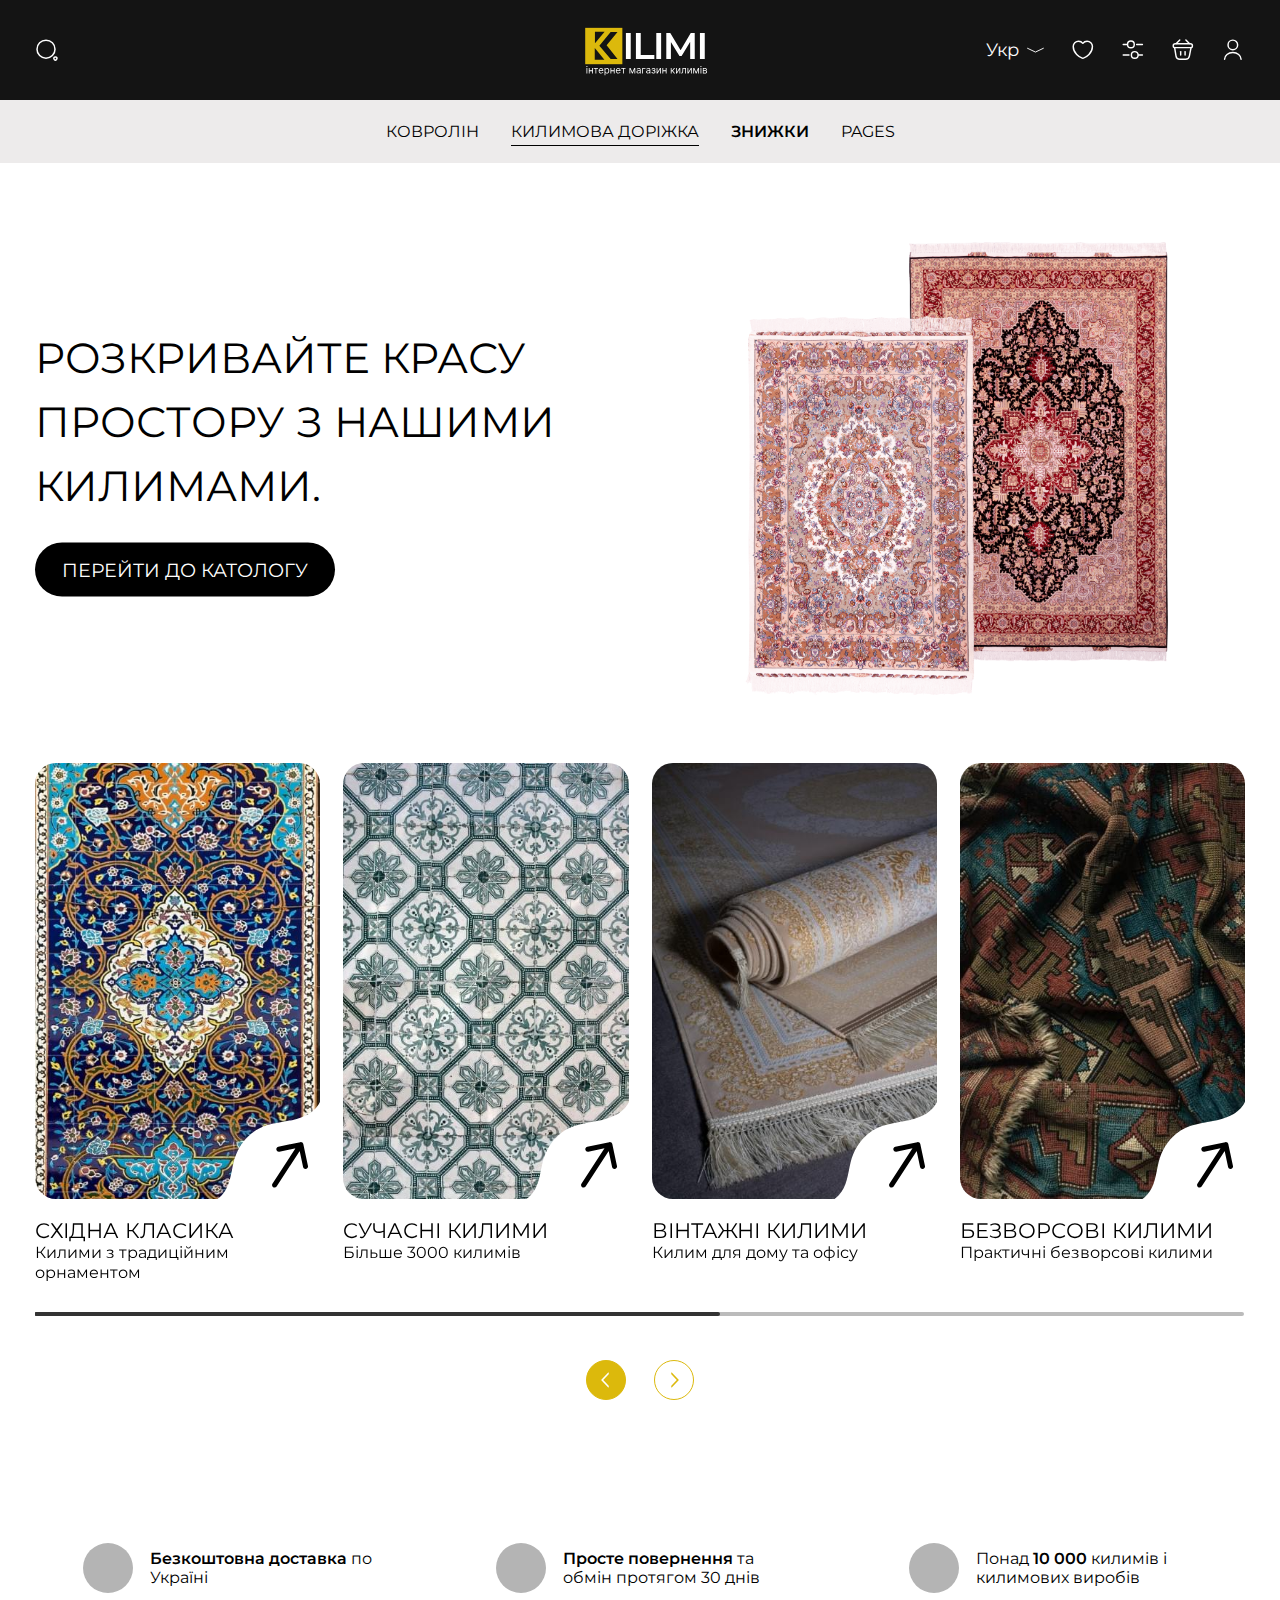
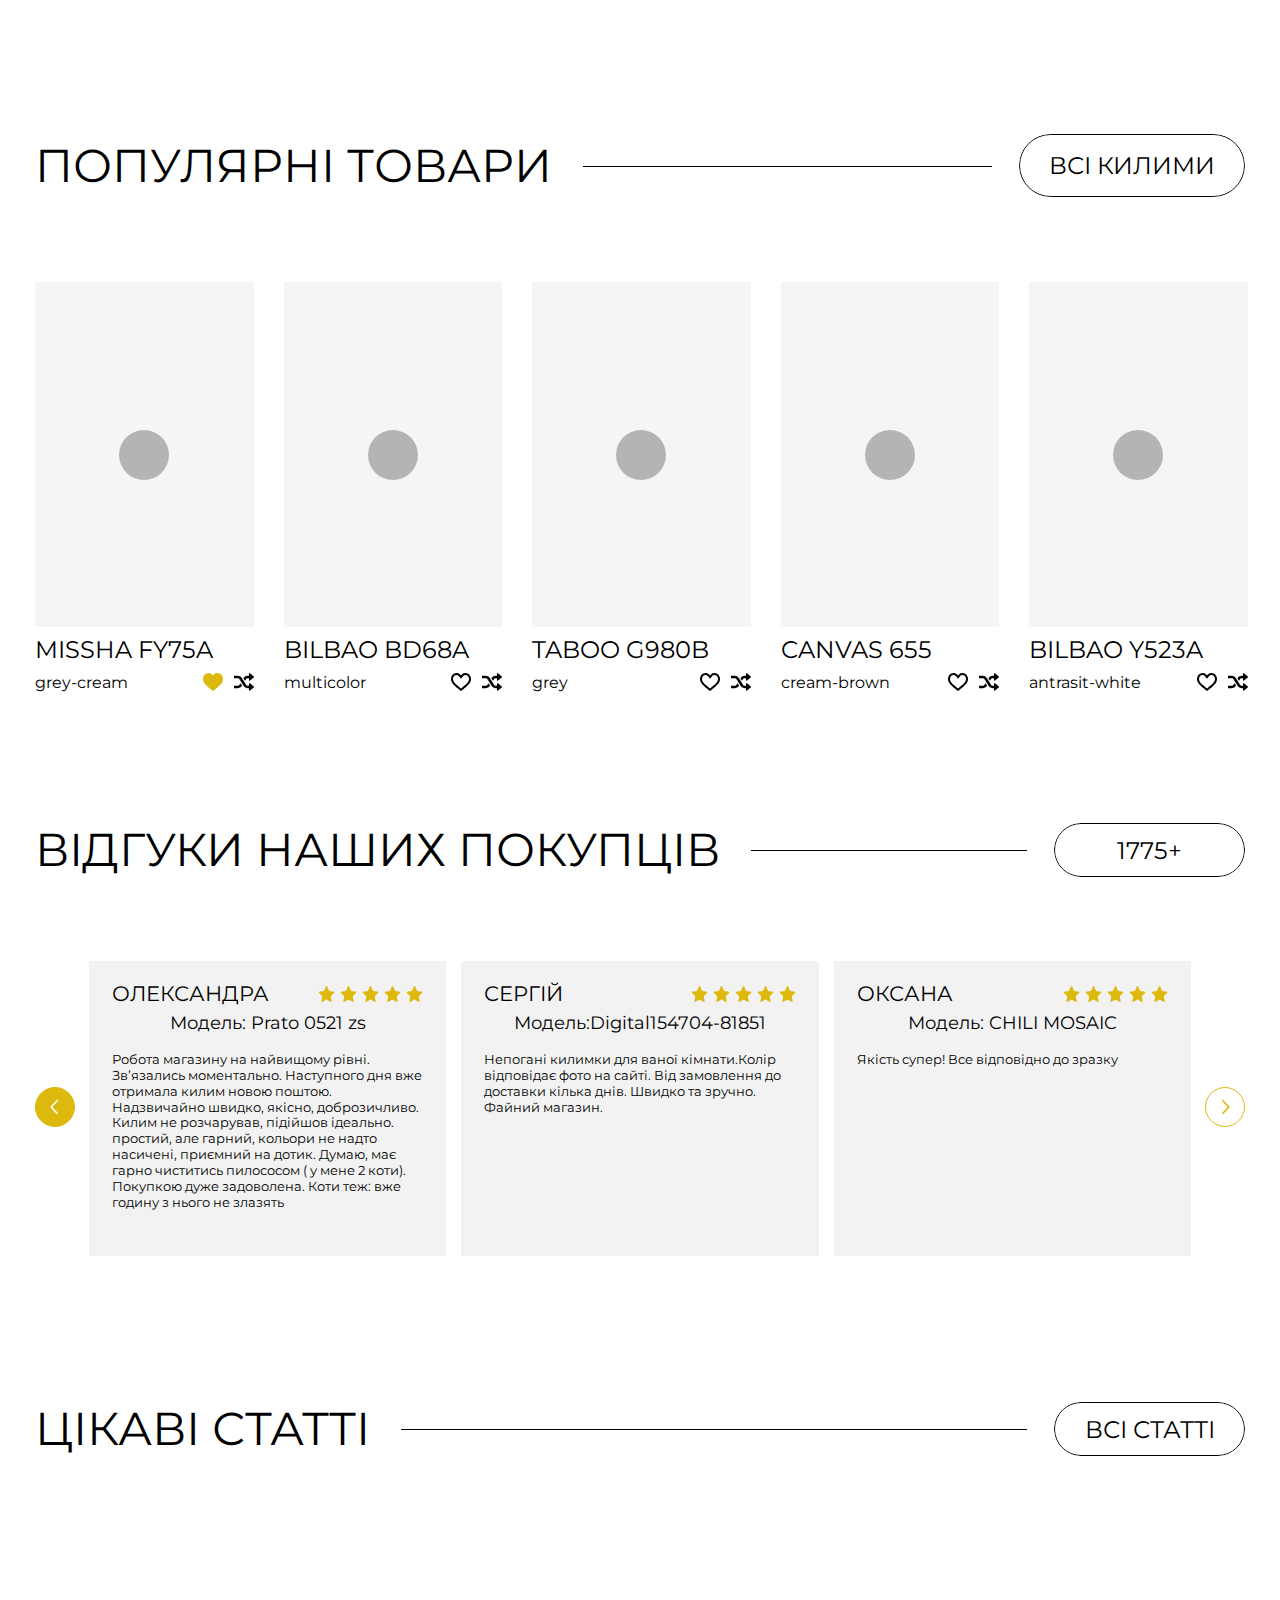
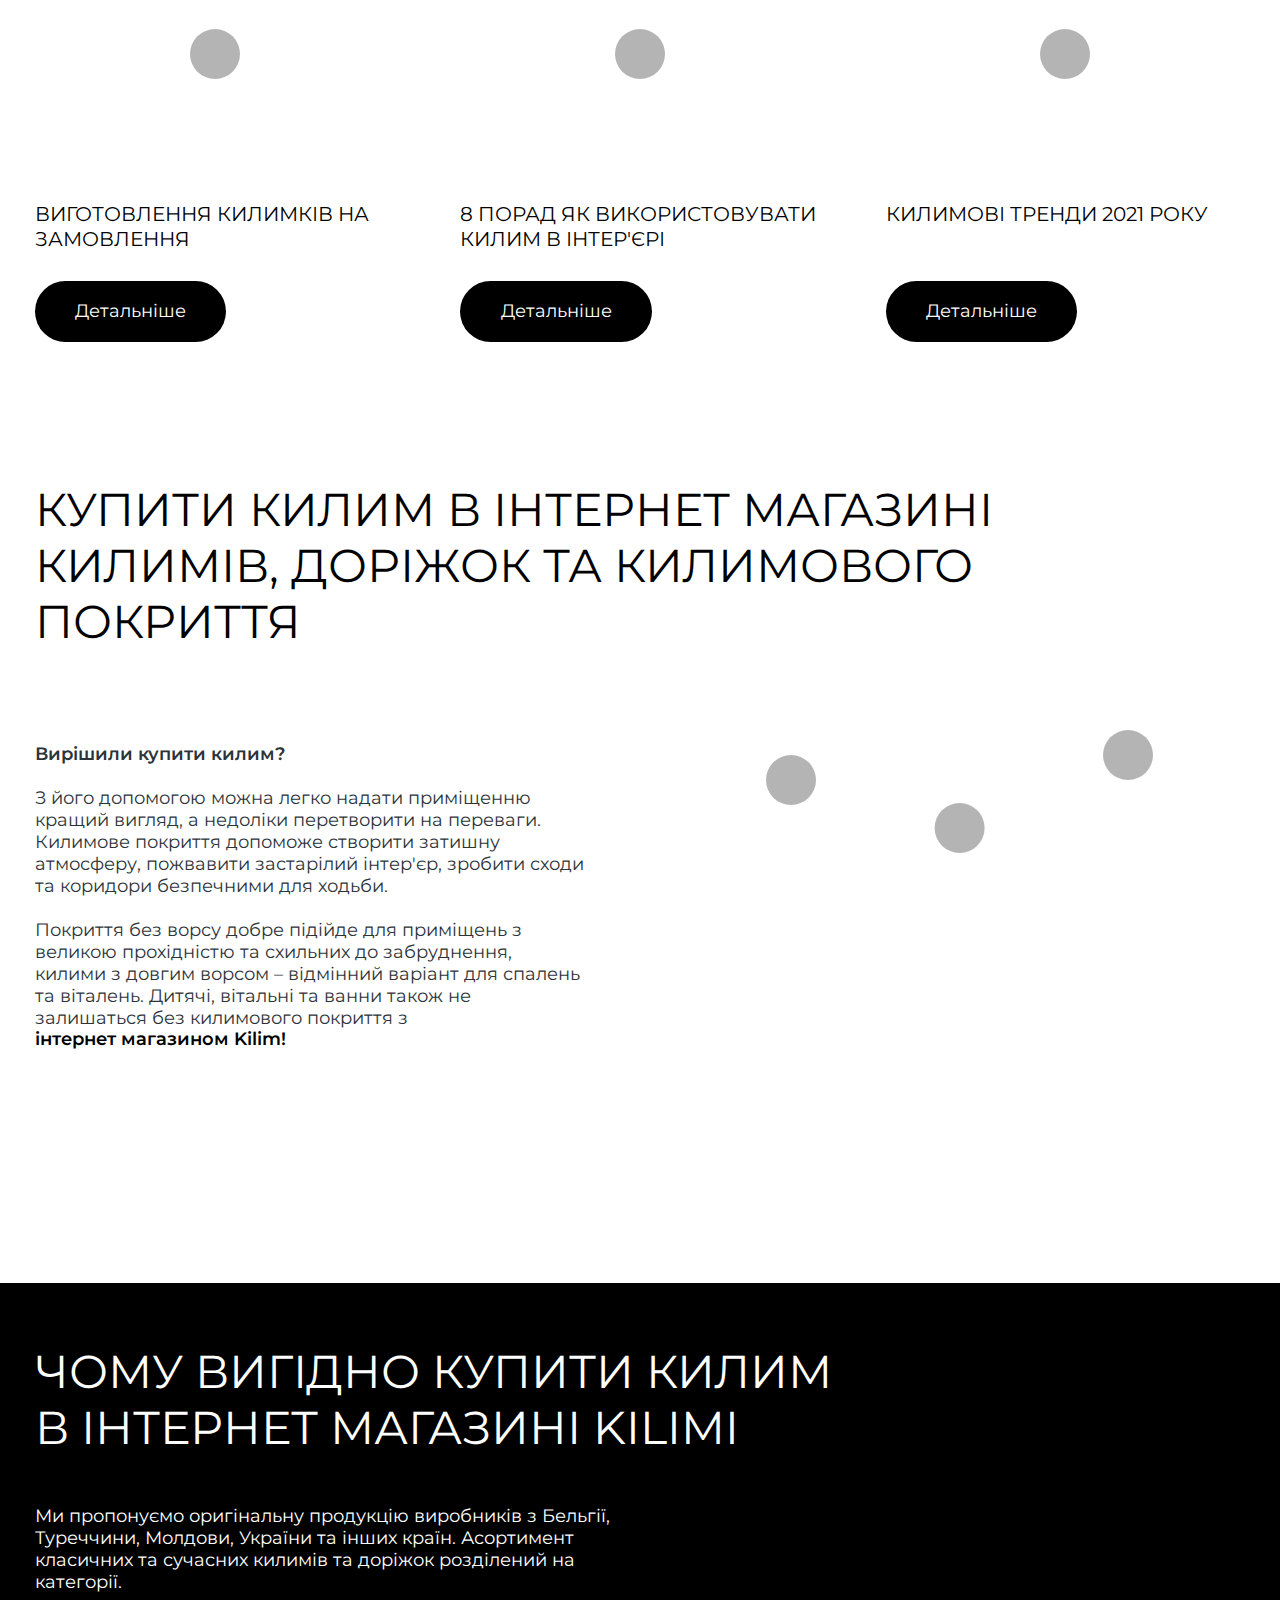
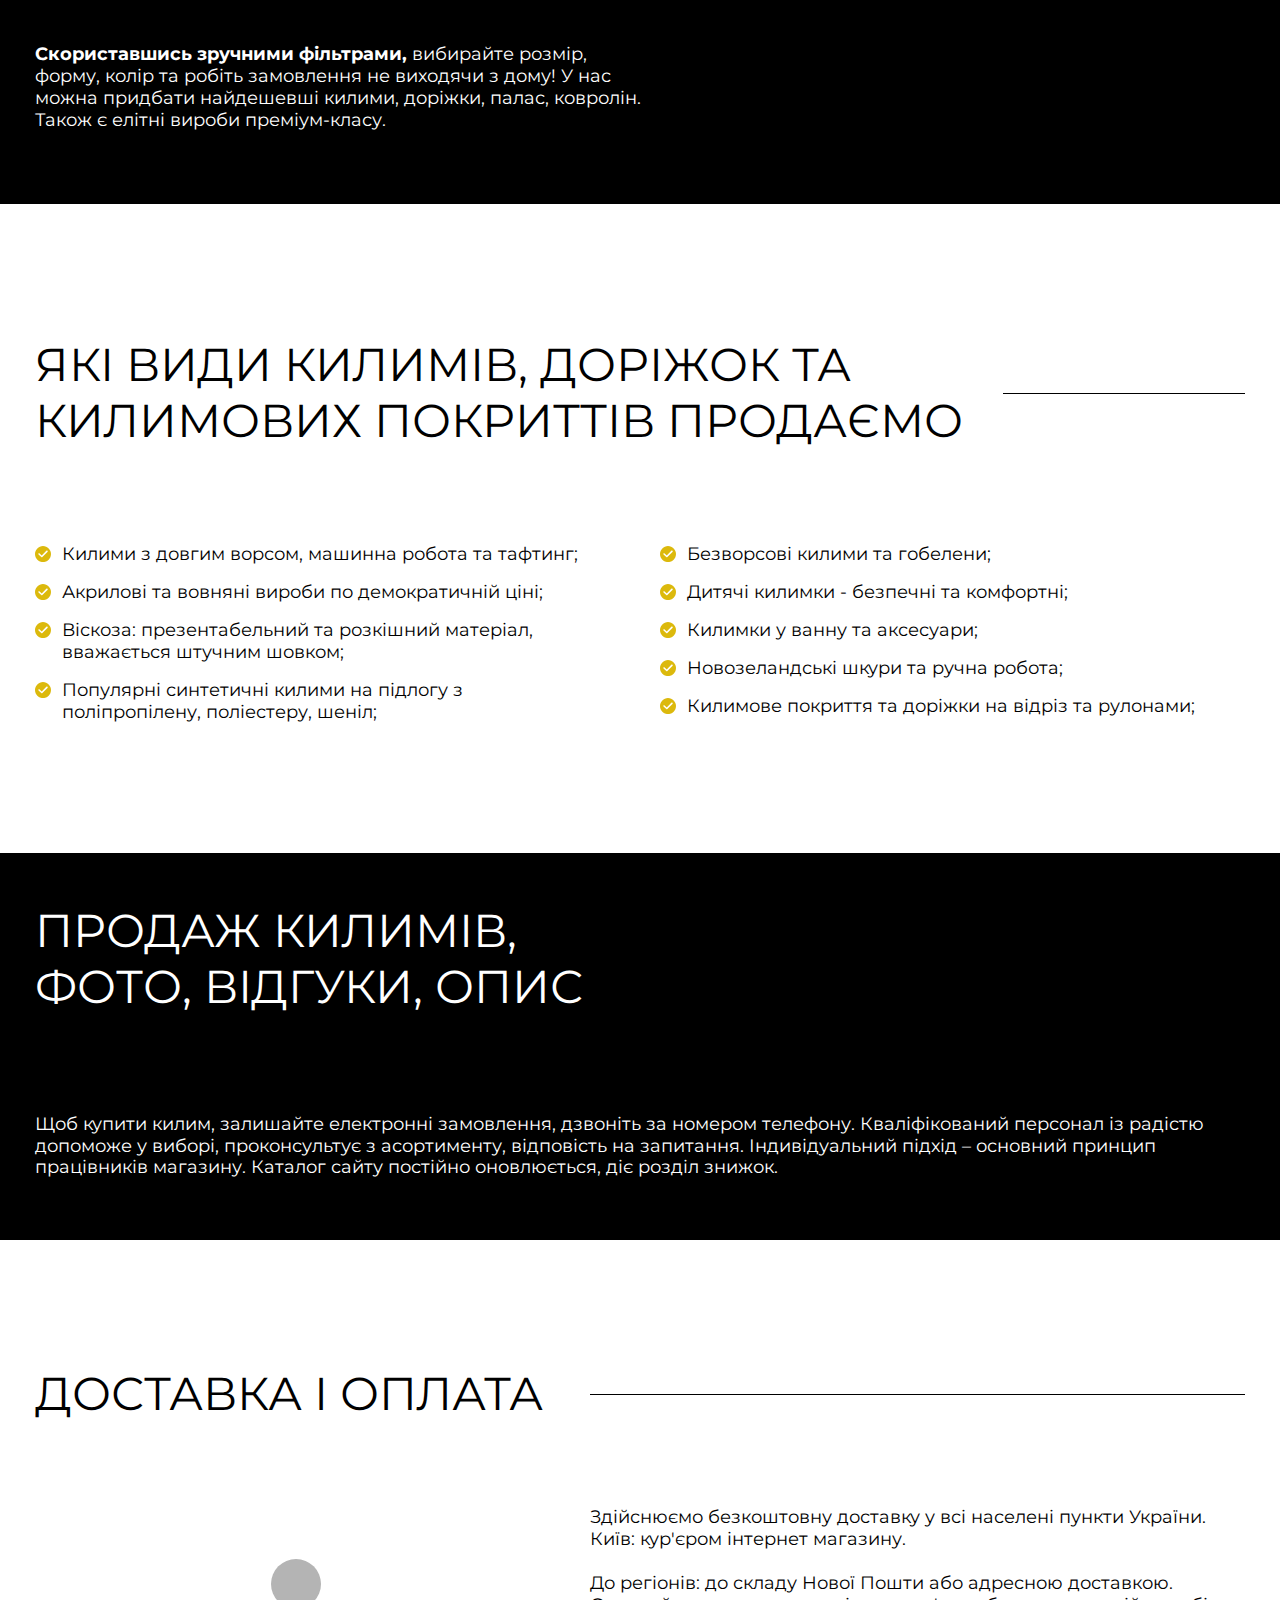
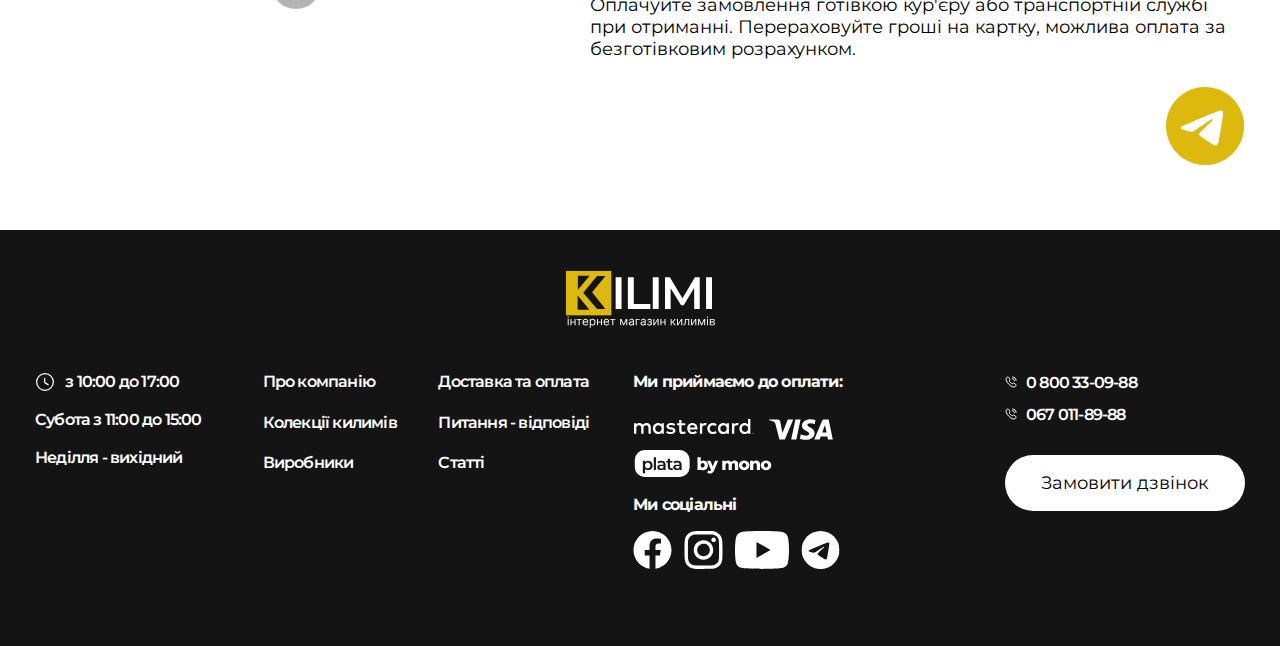
==== commit 1b86852b: "Add files via upload" ====
--- a/index.html
+++ b/index.html
@@ -4,8 +4,8 @@
    <meta charset="UTF-8">
    <meta http-equiv="X-UA-Compatible" content="IE=edge">
    <meta name="viewport" content="width=device-width, initial-scale=1.0">
-   <link rel="stylesheet" href="css/style.min.css?_v=20240427113526">
-   <link rel="stylesheet" href="files/swiper/swiper-bundle.min.css?_v=20240427113526">
+   <link rel="stylesheet" href="css/style.min.css?_v=20240428000044">
+   <link rel="stylesheet" href="files/swiper/swiper-bundle.min.css?_v=20240428000044">
    <!--<link rel="icon" type="image/svg+xml" href="favicon.svg">-->
    <title>KILIMI - інтернет магазин килимів</title>
 </head>
@@ -44,7 +44,7 @@
                <a href="#">
                   <img src="images/svg/option-icon.svg" alt="">
                </a>
-               <a href="#">
+               <a href="to-order.html">
                   <img src="images/svg/basket-icon.svg" alt="">
                </a>
                <a href="#">
@@ -945,12 +945,12 @@
 </footer>
    </div>
 
-   <script src="js/script.min.js?_v=20240427113526"></script>
-
-   <script src="files/swiper/swiper-bundle.min.js?_v=20240427113526"></script>
-   <script src="files/swiper/init.js?_v=20240427113526"></script>
-
-   <!--<script src="files/js/jquery-3.7.1.min.js?_v=20240427113526"></script>-->
+   <script src="js/script.min.js?_v=20240428000044"></script>
+
+   <script src="files/swiper/swiper-bundle.min.js?_v=20240428000044"></script>
+   <script src="files/swiper/init.js?_v=20240428000044"></script>
+
+   <!--<script src="files/js/jquery-3.7.1.min.js?_v=20240428000044"></script>-->
 
 </body>
 </html>--- a/css/style.min.css
+++ b/css/style.min.css
@@ -1 +1 @@
-@charset "UTF-8";@font-face{font-family:Inter;font-style:normal;font-weight:400;font-display:swap;src:url(../files/fonts/Inter/400/cyrillic-ext.woff2) format("woff2");unicode-range:U+0460-052F,U+1C80-1C88,U+20B4,U+2DE0-2DFF,U+A640-A69F,U+FE2E-FE2F}@font-face{font-family:Inter;font-style:normal;font-weight:400;font-display:swap;src:url(../files/fonts/Inter/400/cyrillic.woff2) format("woff2");unicode-range:U+0301,U+0400-045F,U+0490-0491,U+04B0-04B1,U+2116}@font-face{font-family:Inter;font-style:normal;font-weight:400;font-display:swap;src:url(../files/fonts/Inter/400/greek-ext.woff2) format("woff2");unicode-range:U+1F00-1FFF}@font-face{font-family:Inter;font-style:normal;font-weight:400;font-display:swap;src:url(../files/fonts/Inter/400/greek.woff2) format("woff2");unicode-range:U+0370-0377,U+037A-037F,U+0384-038A,U+038C,U+038E-03A1,U+03A3-03FF}@font-face{font-family:Inter;font-style:normal;font-weight:400;font-display:swap;src:url(../files/fonts/Inter/400/vietnamese.woff2) format("woff2");unicode-range:U+0102-0103,U+0110-0111,U+0128-0129,U+0168-0169,U+01A0-01A1,U+01AF-01B0,U+0300-0301,U+0303-0304,U+0308-0309,U+0323,U+0329,U+1EA0-1EF9,U+20AB}@font-face{font-family:Inter;font-style:normal;font-weight:400;font-display:swap;src:url(../files/fonts/Inter/400/latin-ext.woff2) format("woff2");unicode-range:U+0100-02AF,U+0304,U+0308,U+0329,U+1E00-1E9F,U+1EF2-1EFF,U+2020,U+20A0-20AB,U+20AD-20C0,U+2113,U+2C60-2C7F,U+A720-A7FF}@font-face{font-family:Inter;font-style:normal;font-weight:400;font-display:swap;src:url(../files/fonts/Inter/400/latin.woff2) format("woff2");unicode-range:U+0000-00FF,U+0131,U+0152-0153,U+02BB-02BC,U+02C6,U+02DA,U+02DC,U+0304,U+0308,U+0329,U+2000-206F,U+2074,U+20AC,U+2122,U+2191,U+2193,U+2212,U+2215,U+FEFF,U+FFFD}@font-face{font-family:Montserrat;font-style:normal;font-weight:400;font-display:swap;src:url(../files/fonts/Montserrat/400/cyrillic-ext.woff2) format("woff2");unicode-range:U+0460-052F,U+1C80-1C88,U+20B4,U+2DE0-2DFF,U+A640-A69F,U+FE2E-FE2F}@font-face{font-family:Montserrat;font-style:normal;font-weight:400;font-display:swap;src:url(../files/fonts/Montserrat/400/cyrillic.woff2) format("woff2");unicode-range:U+0301,U+0400-045F,U+0490-0491,U+04B0-04B1,U+2116}@font-face{font-family:Montserrat;font-style:normal;font-weight:400;font-display:swap;src:url(../files/fonts/Montserrat/400/vietnamese.woff2) format("woff2");unicode-range:U+0102-0103,U+0110-0111,U+0128-0129,U+0168-0169,U+01A0-01A1,U+01AF-01B0,U+0300-0301,U+0303-0304,U+0308-0309,U+0323,U+0329,U+1EA0-1EF9,U+20AB}@font-face{font-family:Montserrat;font-style:normal;font-weight:400;font-display:swap;src:url(../files/fonts/Montserrat/400/latin-ext.woff2) format("woff2");unicode-range:U+0100-02AF,U+0304,U+0308,U+0329,U+1E00-1E9F,U+1EF2-1EFF,U+2020,U+20A0-20AB,U+20AD-20C0,U+2113,U+2C60-2C7F,U+A720-A7FF}@font-face{font-family:Montserrat;font-style:normal;font-weight:400;font-display:swap;src:url(../files/fonts/Montserrat/400/latin.woff2) format("woff2");unicode-range:U+0000-00FF,U+0131,U+0152-0153,U+02BB-02BC,U+02C6,U+02DA,U+02DC,U+0304,U+0308,U+0329,U+2000-206F,U+2074,U+20AC,U+2122,U+2191,U+2193,U+2212,U+2215,U+FEFF,U+FFFD}@font-face{font-family:Montserrat;font-style:normal;font-weight:600;font-display:swap;src:url(../files/fonts/Montserrat/600/cyrillic-ext.woff2) format("woff2");unicode-range:U+0460-052F,U+1C80-1C88,U+20B4,U+2DE0-2DFF,U+A640-A69F,U+FE2E-FE2F}@font-face{font-family:Montserrat;font-style:normal;font-weight:600;font-display:swap;src:url(../files/fonts/Montserrat/600/cyrillic.woff2) format("woff2");unicode-range:U+0301,U+0400-045F,U+0490-0491,U+04B0-04B1,U+2116}@font-face{font-family:Montserrat;font-style:normal;font-weight:600;font-display:swap;src:url(../files/fonts/Montserrat/600/vietnamese.woff2) format("woff2");unicode-range:U+0102-0103,U+0110-0111,U+0128-0129,U+0168-0169,U+01A0-01A1,U+01AF-01B0,U+0300-0301,U+0303-0304,U+0308-0309,U+0323,U+0329,U+1EA0-1EF9,U+20AB}@font-face{font-family:Montserrat;font-style:normal;font-weight:600;font-display:swap;src:url(../files/fonts/Montserrat/600/latin-ext.woff2) format("woff2");unicode-range:U+0100-02AF,U+0304,U+0308,U+0329,U+1E00-1E9F,U+1EF2-1EFF,U+2020,U+20A0-20AB,U+20AD-20C0,U+2113,U+2C60-2C7F,U+A720-A7FF}@font-face{font-family:Montserrat;font-style:normal;font-weight:600;font-display:swap;src:url(../files/fonts/Montserrat/600/latin.woff2) format("woff2");unicode-range:U+0000-00FF,U+0131,U+0152-0153,U+02BB-02BC,U+02C6,U+02DA,U+02DC,U+0304,U+0308,U+0329,U+2000-206F,U+2074,U+20AC,U+2122,U+2191,U+2193,U+2212,U+2215,U+FEFF,U+FFFD}@font-face{font-family:Montserrat;font-style:normal;font-weight:700;font-display:swap;src:url(../files/fonts/Montserrat/700/cyrillic-ext.woff2) format("woff2");unicode-range:U+0460-052F,U+1C80-1C88,U+20B4,U+2DE0-2DFF,U+A640-A69F,U+FE2E-FE2F}@font-face{font-family:Montserrat;font-style:normal;font-weight:700;font-display:swap;src:url(../files/fonts/Montserrat/700/cyrillic.woff2) format("woff2");unicode-range:U+0301,U+0400-045F,U+0490-0491,U+04B0-04B1,U+2116}@font-face{font-family:Montserrat;font-style:normal;font-weight:700;font-display:swap;src:url(../files/fonts/Montserrat/700/vietnamese.woff2) format("woff2");unicode-range:U+0102-0103,U+0110-0111,U+0128-0129,U+0168-0169,U+01A0-01A1,U+01AF-01B0,U+0300-0301,U+0303-0304,U+0308-0309,U+0323,U+0329,U+1EA0-1EF9,U+20AB}@font-face{font-family:Montserrat;font-style:normal;font-weight:700;font-display:swap;src:url(../files/fonts/Montserrat/700/latin-ext.woff2) format("woff2");unicode-range:U+0100-02AF,U+0304,U+0308,U+0329,U+1E00-1E9F,U+1EF2-1EFF,U+2020,U+20A0-20AB,U+20AD-20C0,U+2113,U+2C60-2C7F,U+A720-A7FF}@font-face{font-family:Montserrat;font-style:normal;font-weight:700;font-display:swap;src:url(../files/fonts/Montserrat/700/latin.woff2) format("woff2");unicode-range:U+0000-00FF,U+0131,U+0152-0153,U+02BB-02BC,U+02C6,U+02DA,U+02DC,U+0304,U+0308,U+0329,U+2000-206F,U+2074,U+20AC,U+2122,U+2191,U+2193,U+2212,U+2215,U+FEFF,U+FFFD}@font-face{font-family:Montserrat;font-style:normal;font-weight:800;font-display:swap;src:url(../files/fonts/Montserrat/800/cyrillic-ext.woff2) format("woff2");unicode-range:U+0460-052F,U+1C80-1C88,U+20B4,U+2DE0-2DFF,U+A640-A69F,U+FE2E-FE2F}@font-face{font-family:Montserrat;font-style:normal;font-weight:800;font-display:swap;src:url(../files/fonts/Montserrat/800/cyrillic.woff2) format("woff2");unicode-range:U+0301,U+0400-045F,U+0490-0491,U+04B0-04B1,U+2116}@font-face{font-family:Montserrat;font-style:normal;font-weight:800;font-display:swap;src:url(../files/fonts/Montserrat/800/vietnamese.woff2) format("woff2");unicode-range:U+0102-0103,U+0110-0111,U+0128-0129,U+0168-0169,U+01A0-01A1,U+01AF-01B0,U+0300-0301,U+0303-0304,U+0308-0309,U+0323,U+0329,U+1EA0-1EF9,U+20AB}@font-face{font-family:Montserrat;font-style:normal;font-weight:800;font-display:swap;src:url(../files/fonts/Montserrat/800/latin-ext.woff2) format("woff2");unicode-range:U+0100-02AF,U+0304,U+0308,U+0329,U+1E00-1E9F,U+1EF2-1EFF,U+2020,U+20A0-20AB,U+20AD-20C0,U+2113,U+2C60-2C7F,U+A720-A7FF}@font-face{font-family:Montserrat;font-style:normal;font-weight:800;font-display:swap;src:url(../files/fonts/Montserrat/800/latin.woff2) format("woff2");unicode-range:U+0000-00FF,U+0131,U+0152-0153,U+02BB-02BC,U+02C6,U+02DA,U+02DC,U+0304,U+0308,U+0329,U+2000-206F,U+2074,U+20AC,U+2122,U+2191,U+2193,U+2212,U+2215,U+FEFF,U+FFFD}@font-face{font-family:Montserrat;font-style:normal;font-weight:900;font-display:swap;src:url(../files/fonts/Montserrat/900/cyrillic-ext.woff2) format("woff2");unicode-range:U+0460-052F,U+1C80-1C88,U+20B4,U+2DE0-2DFF,U+A640-A69F,U+FE2E-FE2F}@font-face{font-family:Montserrat;font-style:normal;font-weight:900;font-display:swap;src:url(../files/fonts/Montserrat/900/cyrillic.woff2) format("woff2");unicode-range:U+0301,U+0400-045F,U+0490-0491,U+04B0-04B1,U+2116}@font-face{font-family:Montserrat;font-style:normal;font-weight:900;font-display:swap;src:url(../files/fonts/Montserrat/900/vietnamese.woff2) format("woff2");unicode-range:U+0102-0103,U+0110-0111,U+0128-0129,U+0168-0169,U+01A0-01A1,U+01AF-01B0,U+0300-0301,U+0303-0304,U+0308-0309,U+0323,U+0329,U+1EA0-1EF9,U+20AB}@font-face{font-family:Montserrat;font-style:normal;font-weight:900;font-display:swap;src:url(../files/fonts/Montserrat/900/latin-ext.woff2) format("woff2");unicode-range:U+0100-02AF,U+0304,U+0308,U+0329,U+1E00-1E9F,U+1EF2-1EFF,U+2020,U+20A0-20AB,U+20AD-20C0,U+2113,U+2C60-2C7F,U+A720-A7FF}@font-face{font-family:Montserrat;font-style:normal;font-weight:900;font-display:swap;src:url(../files/fonts/Montserrat/900/latin.woff2) format("woff2");unicode-range:U+0000-00FF,U+0131,U+0152-0153,U+02BB-02BC,U+02C6,U+02DA,U+02DC,U+0304,U+0308,U+0329,U+2000-206F,U+2074,U+20AC,U+2122,U+2191,U+2193,U+2212,U+2215,U+FEFF,U+FFFD}*,::after,::before{box-sizing:border-box;margin:0;padding:0}button{background:0 0;border:none;cursor:pointer}img,picture{height:auto;max-width:100%;vertical-align:top}/*! normalize.css v8.0.1 | MIT License | github.com/necolas/normalize.css */html{line-height:1.15;-webkit-text-size-adjust:100%}body{margin:0}main{display:block}h1{font-size:2em;margin:.67em 0}hr{box-sizing:content-box;height:0;overflow:visible}pre{font-family:monospace,monospace;font-size:1em}a{background-color:transparent}abbr[title]{border-bottom:none;text-decoration:underline;-webkit-text-decoration:underline dotted;text-decoration:underline dotted}b,strong{font-weight:700}code,kbd,samp{font-family:monospace,monospace;font-size:1em}small{font-size:80%}sub,sup{font-size:75%;line-height:0;position:relative;vertical-align:baseline}sub{bottom:-.25em}sup{top:-.5em}img{border-style:none}button,input,optgroup,select,textarea{font-family:inherit;font-size:100%;line-height:1.15;margin:0}button,input{overflow:visible}button,select{text-transform:none}[type=button],[type=reset],[type=submit],button{-webkit-appearance:button}[type=button]::-moz-focus-inner,[type=reset]::-moz-focus-inner,[type=submit]::-moz-focus-inner,button::-moz-focus-inner{border-style:none;padding:0}[type=button]:-moz-focusring,[type=reset]:-moz-focusring,[type=submit]:-moz-focusring,button:-moz-focusring{outline:1px dotted ButtonText}fieldset{padding:.35em .75em .625em}legend{box-sizing:border-box;color:inherit;display:table;max-width:100%;padding:0;white-space:normal}progress{vertical-align:baseline}textarea{overflow:auto}[type=checkbox],[type=radio]{box-sizing:border-box;padding:0}[type=number]::-webkit-inner-spin-button,[type=number]::-webkit-outer-spin-button{height:auto}[type=search]{-webkit-appearance:textfield;outline-offset:-2px}[type=search]::-webkit-search-decoration{-webkit-appearance:none}::-webkit-file-upload-button{-webkit-appearance:button;font:inherit}details{display:block}summary{display:list-item}template{display:none}[hidden]{display:none}body,html{height:100%}.wrapper{display:flex;flex-direction:column;min-height:100vh}main.main{flex:1;padding-top:95px;position:relative}body{background-color:#fff;color:#000;font-family:Montserrat,sans-serif;font-size:18px;font-style:normal;font-weight:400;line-height:21.94px;margin:0}body::-webkit-scrollbar{background-color:#eef0f3;padding:5px;width:8px}body::-webkit-scrollbar-thumb{background-color:#d4d5d8}body._lock{overflow:hidden}body p strong{font-weight:700}a{transition:.3s ease 0s;text-decoration:none}.n_container{margin-left:auto;margin-right:auto;max-width:1350px;padding-left:35px;padding-right:35px}.n_sec-title{font-size:46px;line-height:56px;margin:0}h1,h2,h3,h4,h5,h6{font-weight:400;text-transform:uppercase}.wrap-lazy-load-image{position:relative}.wrap-lazy-load-image img,.wrap-lazy-load-image.img-loaded .sk-spinner-pulse{opacity:0}.wrap-lazy-load-image img{transition:.3s ease 0s}.wrap-lazy-load-image.img-loaded img{opacity:1}.sk-spinner-pulse{animation:sk-spinner-pulse 1s infinite ease-in-out;background-color:#b4b4b4;border-radius:100%;left:50%;height:50px;margin-left:-25px;margin-top:-25px;position:absolute;top:50%;width:50px;z-index:0}.wrap-lazy-load-image.img-loaded .sk-spinner-pulse{z-index:-100}.wrap-lazy-load-image.img-loaded img{z-index:1}@keyframes sk-spinner-pulse{0%{transform:scale(0)}100%{opacity:0;transform:scale(1)}}.header{left:0;position:absolute;right:0;top:0;width:100%;z-index:102}.header.n_scroll .menu{padding-bottom:0}.header.n_scroll .header__top{height:55px}.header.n_scroll .header-container{height:40px}.header__wrapper{background-color:#edebeb;left:0;position:fixed;transition:background .3s ease 0s;top:0;width:100%;z-index:50}.header-container{align-items:center;display:flex;justify-content:center;height:63px;position:relative;transition:height .3s}.header__blockLogo{align-items:center;flex:0 0 126px;display:flex;position:relative;transform:translate(103%,-1px);z-index:6}.header__blockLogo img,.header__blockLogo svg{max-height:100%;max-width:100%}.header__top{background-color:#141414;height:100px;position:relative;transition:height .3s}.header__top .n_container{align-items:center;display:flex;justify-content:space-between;min-height:100%}.header__serchForm{background-color:#000;border-top:1px solid #5c5c5c;bottom:0;left:0;height:62px;opacity:1;position:absolute;right:0;transition:.2s ease 0s;transform:translateY(100%);width:100%;z-index:20}.header__serchForm.hidden{pointer-events:none;opacity:0;transform:translateY(90%)}.header__serchForm .n_container{position:relative}.header__serchForm input{border:none;border-radius:120px;height:42px;font-size:16px;line-height:42px;padding-left:20px;padding-right:55px;width:100%}.header__serchForm button{cursor:pointer;height:24px;position:absolute;right:48px;top:50%;transform:translateY(-50%);width:24px;z-index:500}.header__serchForm button img{pointer-events:none}.header__blockUser{align-items:center;display:flex}.header__blockUser a{align-items:center;height:24px;display:flex;justify-content:center;margin-left:26px;width:24px}.header .menu{padding-bottom:2px}.header .menu__icon{display:none;font-size:0}.header .menu__list>li{display:table;position:relative;width:auto}.header .menu__list>li::after{left:0!important;width:100%!important}.header .menu li.fatty{font-weight:600}.header .menu li::after{background-color:transparent;bottom:3px;content:"";display:block;height:1px;left:21px;position:absolute;transition:.3s ease 0s;width:calc(100% - 42px)}.header .menu li.current-menu-item:after,.header .menu li.current_page_item:after{background-color:#000}.header .menu-item{font-weight:400;position:relative}.header .menu__link,.header .menu__sub-link{transition:all .3s ease 0s}.header .menu__sub-list li{list-style:none}.header .menu__arrow{bottom:0;display:block;height:9px;font-size:0;overflow:hidden;margin-left:9px;position:relative;transition:transform .3s ease 0s;width:10px}.header .menu__arrow img,.header .menu__arrow svg{stroke:#000;left:0;max-width:100%;position:absolute;top:1px}.header .menu__list>li.menu-item-has-children.big-submenu li.title-menu-item{margin-bottom:20px}.header .menu__list>li.menu-item-has-children.big-submenu li.title-menu-item a{font-size:24px;font-weight:600;line-height:29.26px;pointer-events:none}.header .menu__list>li.menu-item-has-children.big-submenu li::after{bottom:7px}body._touch .header .menu__list>li._active .menu__sub-list{top:calc(100% - 0px)}body._pc .header .menu__list>li:hover .menu__sub-list{opacity:1;pointer-events:all;transform:perspective(400px) rotateX(0);visibility:visible}body._touch .header .menu__list{flex:1 1 auto}body._touch .header .menu__list>li._active .menu__arrow{transform:scale(1,-1)}.section__wrapTitle{align-items:center;display:flex;position:relative}.section__wrapTitle::after{background-color:#000;content:"";display:block;height:1px;position:absolute;top:50%;width:100%;z-index:0}.section__wrapTitle .n_sec-title,.section__wrapTitleRightElement{background-color:#fff;position:relative;z-index:1}.section__wrapTitle .n_sec-title{padding-right:31px}.section__wrapTitleRightElement{border:1px solid #000;border-radius:46px;color:#000;font-size:24px;line-height:29.26px;outline:27px solid #fff;margin:0 0 0 auto;min-width:191px;padding:12px 29px 10px;text-align:center;text-transform:uppercase;white-space:nowrap}.section__wrapTitleRightElement.big{min-width:238px;padding:22px 29px}.fs{overflow:hidden;padding-bottom:213px;padding-top:217px}.fs h1{font-size:64px;line-height:78.02px;margin:0}.fs__button{align-items:center;background-color:#000;border-radius:176px;color:#fff;height:60px;font-size:24px;font-weight:400;line-height:29.26px;display:flex;justify-content:center;margin-top:25px;padding:2px 20px 0;text-align:center;text-transform:uppercase;width:374px}.fs__itemImages{height:100%;position:relative;width:100%}.fs__wrapImage{position:absolute}.fs__wrapImage.one{left:11.5%;max-width:308px;top:31px;z-index:1}.fs__wrapImage.two{max-width:314px;right:0;top:-70px;z-index:0}.carpet-carousel{padding-bottom:39px}.carpet-carousel__wrapSlider{position:relative;overflow:hidden}.carpet-carousel__block h2{font-size:24px;line-height:29.26px;margin:0;text-transform:uppercase}.carpet-carousel__block p{font-size:16px;line-height:19.5px;margin:0}.carpet-carousel__blockImage{margin-bottom:32px;padding-bottom:153%;position:relative}.carpet-carousel__blockImage img.carpet-carousel__image{border-radius:21px;left:0;height:100%;-o-object-fit:cover;object-fit:cover;position:absolute;top:0;width:100%;z-index:0}.carpet-carousel__blockImage img.carpet-carousel__under-arrow{bottom:-1px;position:absolute;right:0;z-index:1}.carpet-carousel__blockImage a{bottom:5px;position:absolute;right:11px;z-index:3}.carpet-carousel__blockImage a:hover svg{transform:rotate(58deg)}.carpet-carousel__blockImage a:hover svg path{fill:#dcb90c}.carpet-carousel__blockImage a svg{transition:.3s ease 0s}.carpet-carousel__blockImage a svg path{transition:inherit}.slider__navigation{display:flex;justify-content:center;padding-top:150px}.slider__navigation .swiper-scrollbar{background-color:#bbb;border-radius:3px;height:3px;margin-left:-13px;transform:translateY(-106px);width:100%!important}.slider__navigation .swiper-scrollbar .swiper-scrollbar-drag{background-color:#333;border-radius:3px;cursor:pointer}.slider__navigation .swiper-btn{margin-left:14px;margin-right:14px;position:static}.info-columns{padding-bottom:57px;padding-top:80px}.info-columns__content{align-items:center;display:flex}.info-columns__content p{font-size:16px;line-height:19.5px;margin:0}.info-columns__content p strong{font-weight:600}.info-columns__blockIcon{align-items:center;height:98px;display:flex;justify-content:flex-end;margin-right:16px;min-width:52px;max-width:52px}.popular-goods{overflow:hidden;padding-bottom:54px;padding-top:60px}.popular-goods__items{display:flex;overflow-x:auto;margin:85px -23px 0}.popular-goods__items::-webkit-scrollbar{width:0!important;height:0;display:none!important;background:0 0}.popular-goods__item{margin-left:23px;margin-right:23px}.popular-goods__block h3{font-size:24px;line-height:29.26px;margin:8px 0 2px}.popular-goods__block p{font-size:16px;line-height:19.5px;margin:6px 0}.popular-goods__blockImage{background-color:#f5f5f5;height:345px;width:218.5px}.popular-goods__blockImage img{left:0;height:100%;-o-object-fit:cover;object-fit:cover;position:absolute;top:0;width:100%}.popular-goods__blockBottom{align-items:flex-start;display:flex;justify-content:space-between}.popular-goods__blockIcons{align-items:center;display:flex;margin-left:auto;padding-left:12px;position:relative;top:4px}.popular-goods__blockIcons a:not(:first-child){margin-left:11px}.popular-goods__blockIcons a.in-favorites svg path{fill:#dcb90c;stroke:#dcb90c}.reviews{padding-bottom:70px;padding-top:70px}.reviews__wrapSlider{margin-top:83px;position:relative}.reviews__slider{margin-left:35px;margin-right:35px;overflow:hidden}.reviews__slider .swiper-slide{height:auto!important;min-height:295px}.reviews__reviewBlock{background-color:#f2f2f2;min-height:100%;padding:16px 23px 20px}.reviews__reviewName{font-size:24px;line-height:29.26px;margin:0 12px 0 0}.reviews__reviewWrapName{align-items:center;display:flex;flex-wrap:wrap}.reviews__reviewWrapRating{margin-left:auto}.reviews__reviewWrapRating img{margin-bottom:8px;margin-top:8px}.reviews__reviewModel{font-size:18px;line-height:21.94px;margin:3px 0 17px;text-align:center}.reviews__reviewBlockText p{font-size:13px;line-height:15.85px;margin:0}.swiper-btn{align-items:center;background-color:#fff;border:1px solid #dcb90c;border-radius:50%;display:flex;justify-content:center;min-height:32px;max-height:32px;min-width:32px;max-width:32px;transition:.3s ease 0s}.swiper-btn.swiper-button-prev{left:0}.swiper-btn.swiper-button-prev svg{right:1px;transform:scale(-1,1)}.swiper-btn.swiper-button-next{right:0}.swiper-btn.swiper-button-next svg{left:1px}.swiper-btn.swiper-button-disabled{background-color:#dcb90c;opacity:1!important}.swiper-btn.swiper-button-disabled svg path{fill:#fff}.swiper-btn::after{display:none}.swiper-btn svg{height:16px!important;position:relative;width:16px!important}.interesting-articles{padding-bottom:80px;padding-top:75px}.interesting-articles__items{margin-top:84px}.interesting-articles__item{display:flex;flex-direction:column}.interesting-articles__blockImage{display:block;padding-bottom:63%;position:relative}.interesting-articles__blockImage img{left:0;height:100%;-o-object-fit:cover;object-fit:cover;position:absolute;top:0;width:100%}.interesting-articles__blockImage:hover:before{opacity:.3}.interesting-articles__blockImage:before{background-color:#dcb90c;content:"";display:block;height:100%;left:0;opacity:0;position:absolute;right:0;transition:.3s ease 0s;top:0;width:100%;z-index:2}.interesting-articles h3{font-size:20px;line-height:24.38px;margin:35px 0 30px}.interesting-articles__button{align-items:center;background:#000;border-radius:35px;color:#fff;display:flex;justify-content:center;height:61px;font-size:18px;line-height:21.94px;margin-top:auto;padding:0 20px;text-align:center;width:191.45px}.carpeting{padding-bottom:232px;padding-top:60px}.carpeting__items{margin-top:94px}.carpeting__item{position:relative}.carpeting__itemImages.active-one .carpeting__wrapImage.one{z-index:2}.carpeting__itemImages.active-one .carpeting__wrapImage.two{z-index:1}.carpeting__itemImages.active-one .carpeting__wrapImage.three{z-index:0}.carpeting__itemImages.active-two .carpeting__wrapImage.one,.carpeting__itemImages.active-two .carpeting__wrapImage.three{z-index:0}.carpeting__itemImages.active-two .carpeting__wrapImage.two{z-index:1}.carpeting__itemImages.active-three .carpeting__wrapImage.one{z-index:1}.carpeting__itemImages.active-three .carpeting__wrapImage.two{z-index:2}.carpeting__itemImages.active-three .carpeting__wrapImage.three{z-index:3}.carpeting__blockText{max-width:550px}.carpeting__blockText p{color:#2c3339;font-size:18px;line-height:21.94px;margin:0}.carpeting__blockText p:not(:last-child){margin-bottom:22px}.carpeting__blockText p strong{font-weight:600}.carpeting__blockText p strong:not(:first-child){color:#000}.carpeting__wrapImage{cursor:pointer;max-width:45%;position:absolute;top:0;z-index:0}.carpeting__wrapImage.one,.carpeting__wrapImage.three{width:233.24px}.carpeting__wrapImage.one{left:0;top:25px}.carpeting__wrapImage.two{left:50%;transform:translateX(-50%);top:73px;width:270.02px}.carpeting__wrapImage.three{right:0}.carpeting__wrapImage img{height:auto;pointer-events:none;-webkit-user-select:none;-moz-user-select:none;user-select:none;max-width:100%}.bargain-in-kilima{background-color:#000;color:#fff;padding-bottom:72px;padding-top:61px;position:relative}.bargain-in-kilima .n_sec-title,.bargain-in-kilima__blockText{position:relative;z-index:3}.bargain-in-kilima__blockText{padding-top:50px}.bargain-in-kilima__blockText p{font-size:18px;font-weight:400;line-height:21.94px}.bargain-in-kilima__blockText p:not(:last-child){margin-bottom:50px}.bargain-in-kilima__blockImage{height:100%;position:absolute;right:0;top:0;width:383px}.bargain-in-kilima__blockImage::before{background:linear-gradient(-90deg,rgba(0,0,0,.5) .5%,#000 100%);bottom:0;content:"";display:block;left:0;height:100%;position:absolute;right:0;top:0;width:100%;z-index:2}.bargain-in-kilima__image{left:0;height:100%;-o-object-fit:cover;object-fit:cover;position:absolute;top:0;width:100%;z-index:0}.types-of-carpets{padding-bottom:116px;padding-top:133px}.types-of-carpets ul{margin:95px 0 0 0;padding-left:0}.types-of-carpets ul li{list-style:none;max-width:550px;margin:16px 0;padding-left:27px;position:relative}.types-of-carpets ul li:first-child{margin-top:0}.types-of-carpets ul li::before{content:url(../images/svg/list-style-image.svg);left:0;position:absolute;top:2px}.sale-of-carpets{background-color:#000;color:#fff;padding-bottom:61px;padding-top:50px}.sale-of-carpets .n_sec-title{max-width:640px}.sale-of-carpets__blockText{padding-top:99px}.sale-of-carpets__blockText p{margin:0}.sale-of-carpets__blockText p:not(:last-child){margin-bottom:35px}.delivery-and-payment{padding-bottom:64px;padding-top:126px}.delivery-and-payment__item{margin-bottom:50px}.delivery-and-payment .hidden{display:none}.delivery-and-payment__blockImage{min-height:68px}.delivery-and-payment__blockText p{margin:0}.delivery-and-payment__blockText p:not(:last-child){margin-bottom:22px}.delivery-and-payment__telegram{align-items:center;border-radius:50%;display:flex;justify-content:center;height:95px;margin-left:auto;overflow:hidden;padding:1px;width:95px}.delivery-and-payment__telegram img{transition:.3s ease 0s}.footer{background-color:#141414;color:#fff;position:relative;padding-bottom:71px;padding-top:35px}.footer__blockLogo{display:table;max-width:140px}.footer__blockLogo img,.footer__blockLogo svg{max-height:100%;max-width:100%}.footer__block p{font-size:16px;font-weight:600;line-height:19.5px;letter-spacing:-.05em;margin:0}.footer__block p:not(:last-child){margin-bottom:18px}.footer__block p img{margin-right:7px}.footer__block h4,.footer__block h5{font-size:16px;font-weight:700;line-height:19.5px;letter-spacing:-.05em;margin:0;text-transform:none}.footer__items{margin-top:43px}.footer__item{display:flex}.footer__item:nth-child(2){display:flex;justify-content:space-between}.footer__menu ul,.footer__social{list-style:none;margin-left:0;padding-left:0}.footer__menu ul{list-style:none;margin-left:0;padding-left:0}.footer__menu ul li{color:#fff;font-size:16px;font-weight:600;line-height:19.5px;letter-spacing:-.05em;margin:21px 0}.footer__menu ul li:first-child{margin-top:0}.footer__menu ul li a{color:inherit}.footer__icons{margin:22px -4px 13px}.footer__icons img{margin:5px 5px}.footer__social{display:flex;flex-wrap:wrap;margin:11px -6px 0}.footer__social li{margin:6px}.footer__social li a{align-items:center;display:flex;height:38px;width:auto}.footer__social li a svg path{transition:.3s ease 0s}.footer__social li a img,.footer__social li a svg{max-height:100%;max-width:100%}.footer__phones li{list-style:none;margin-bottom:10px}.footer__phones li img{margin-right:3px;position:relative;top:4px}.footer__phones li a{color:#fff;font-size:16px;font-weight:600;line-height:19.5px;letter-spacing:-.05em}.footer__button{align-items:center;background-color:#fff;border-radius:37px;color:#000;font-size:18px;font-weight:400;line-height:56px;height:56px;display:flex;justify-content:center;margin-top:29px;padding:0 22px;text-align:center;white-space:nowrap;width:240px;max-width:100%}.select{color:#fff;margin-right:12px;position:relative;width:60px}.select.is-active .select__icon{transform:scale(1,-1)}.select__header{cursor:pointer;display:flex;padding-left:13px;padding-right:13px}.select__current{font-size:18px;line-height:24px}.select__icon{align-items:center;display:flex;flex-shrink:0;justify-content:center;height:4px;left:8px;position:relative;top:10px;text-align:center;width:17px}.select__body{background-color:#141414;display:none;left:0;position:absolute;right:0;top:150%;text-align:center;z-index:2}.select.is-active .select__body{display:block}.select__item{cursor:pointer;font-size:16px;line-height:24px;padding:8px}.select__item.current-lang{display:none}.select__item:hover{background-color:#edebeb;color:#000}@media screen and (min-width:576px){.reviews__slider{margin-left:54px;margin-right:54px}.swiper-btn{min-height:40px;max-height:40px;min-width:40px;max-width:40px}.footer__blockLogo{max-width:154px;margin-left:auto;margin-right:auto}}@media screen and (min-width:661px){.info-columns__items{display:flex;flex-wrap:wrap;margin-left:-15px;margin-right:-15px}.info-columns__item{display:flex;justify-content:center;margin-left:15px;margin-right:15px;width:calc(33.3333% - 30px)}.interesting-articles__items{display:flex;flex-wrap:wrap;margin-left:-10px;margin-right:-10px}.interesting-articles__item{margin-left:10px;margin-right:10px;width:calc(33.3333% - 20px)}.types-of-carpets ul{-moz-column-count:2;column-count:2;-moz-column-gap:40px;column-gap:40px}.footer__menu ul{-moz-column-count:2;column-count:2;-moz-column-gap:25px;column-gap:25px}}@media screen and (min-width:721px){.reviews__slider .swiper-slide{height:auto!important;min-height:295px}.types-of-carpets .n_sec-title{max-width:80%}}@media screen and (min-width:768px){.fs__items{display:flex;flex-wrap:wrap;margin-left:-15px;margin-right:-15px}.fs__item{margin-left:15px;margin-right:15px;width:calc(50% - 30px)}.delivery-and-payment .n_sec-title{max-width:94%}.delivery-and-payment__items{align-items:center;display:flex;flex-wrap:wrap}.delivery-and-payment__item{margin-bottom:85px}.delivery-and-payment__item:nth-child(even),.delivery-and-payment__item:nth-child(odd){width:50%}.delivery-and-payment__item:nth-child(2){background-color:#000;height:1px}.delivery-and-payment__item:nth-last-child(1),.delivery-and-payment__item:nth-last-child(2){margin-bottom:25px}.delivery-and-payment__blockImage{max-width:94%}}@media screen and (min-width:801px){.carpeting__items{display:flex;flex-wrap:wrap;margin-left:-15px;margin-right:-15px}.carpeting__item{margin-left:15px;margin-right:15px}.carpeting__item:nth-child(1){width:calc(51% - 23px)}.carpeting__item:nth-child(2){width:calc(49% - 37px)}.bargain-in-kilima .n_sec-title{width:calc(100% - 400px)}.bargain-in-kilima__blockText{width:calc(100% - 400px)}.bargain-in-kilima__image.mobile{display:none}}@media screen and (min-width:961px){.footer__items{display:flex;flex-wrap:wrap;margin-left:-15px;margin-right:-15px}.footer__item{margin-left:15px;margin-right:15px}.footer__item:nth-child(1){width:calc(48% - 27px)}.footer__item:nth-child(2){width:calc(52% - 33px)}.footer__item:nth-child(2) .footer__block:nth-child(2){padding-left:20px}.footer__menu ul{padding-left:61px}}@media screen and (min-width:992px){.info-columns__content{justify-content:center;max-width:290px}}@media (min-width:1100px){.header .menu{margin-bottom:-2px}.header .menu__item:nth-child(2){display:none}.header .menu__list{display:flex;flex-wrap:wrap;width:100%}.header .menu__list>li{position:relative}.header .menu__list li{color:#000}.header .menu__list li.current-menu-item,.header .menu__list li.current_page_item,.header .menu__list li:hover{color:#000}.header .menu__list li.current-menu-item svg path,.header .menu__list li.current_page_item svg path,.header .menu__list li:hover svg path{stroke:#000}.header .menu__list li.current-menu-item,.header .menu__list li.current_page_item{color:#000}.header .menu__list li a{color:inherit!important}.header .menu__list>li{align-items:center;display:flex;font-size:16px;line-height:19.5px;margin-left:16px;margin-right:16px;padding-bottom:8px;padding-top:8px;text-transform:uppercase}.header .menu__list>li:first-child{margin-left:0}.header .menu__list>li:last-child{margin-right:0}.header .menu__list>li.menu-item-has-children::after{width:calc(100% - 20px)}.header .menu__list>li.menu-item-has-children.big-submenu{position:static}.header .menu__list>li.menu-item-has-children.big-submenu .menu__sub-list{box-sizing:content-box;left:35px;right:50px;padding:21px 11.8% 35px;display:flex;margin-left:-15px;margin-right:-15px;overflow:hidden}.header .menu__list>li.menu-item-has-children.big-submenu .menu__sub-list .column:nth-child(1){width:calc(44% - 30px)}.header .menu__list>li.menu-item-has-children.big-submenu .menu__sub-list .column:nth-child(2){width:calc(42.5% - 30px)}.header .menu__list>li.menu-item-has-children.big-submenu .menu__sub-list .column:nth-child(3){width:calc(22.5% - 30px)}.header .menu__list>li.menu-item-has-children.big-submenu .menu__sub-list .column ul{max-height:calc(100vh - 240px);overflow-y:auto;overflow-x:hidden}.header .menu__list>li.menu-item-has-children.big-submenu .menu__sub-list .column ul::-webkit-scrollbar{background-color:#eef0f3;padding:5px;width:4px}.header .menu__list>li.menu-item-has-children.big-submenu .menu__sub-list .column ul::-webkit-scrollbar-thumb{background-color:#d4d5d8}.header .menu__list>li.menu-item-has-children.big-submenu .menu__sub-list li{display:table}.header .menu__list>li.menu-item-has-children.big-submenu .menu__sub-list li:hover{background:0 0}.header .menu__list>li.menu-item-has-children.big-submenu .menu__sub-list li a{font-size:18px;font-weight:400;line-height:27px}.header .menu__list>li.menu-item-has-children.big-submenu .menu__sub-list li.title-menu-item{margin-bottom:1px}.header .menu__list>li.menu-item-has-children.big-submenu .menu__sub-list li.title-menu-item a{font-size:24px;font-weight:600;line-height:29.26px;pointer-events:none}.header .menu__sub-list{background-color:#edebeb;right:calc(50% - 100px);position:absolute;left:-20px;top:100%;z-index:10;margin:0;padding-top:14px;padding-bottom:10px;min-width:230px;opacity:0;visibility:hidden;transform-origin:50% -50px;transform:perspective(400px) rotateX(-10deg);transition:all cubic-bezier(.645,.045,.355,1) .35s;border-radius:0 0 14px 14px;transition-property:transform,opacity,visibility}.header .menu__sub-list li:hover{background-color:rgba(150,144,162,.07)}.header .menu__sub-list li:hover a{color:#000!important}.header .menu__sub-list li:hover.current-menu-item a,.header .menu__sub-list li:hover.current_page_item a{color:#000!important}.header .menu__sub-list li a{display:block;font-size:16px;line-height:21px;padding:8px 20px}}@media (min-width:1100px) and (any-hover:hover){.header .menu__list li:hover{color:#000}.header .menu__list li:hover a{color:inherit}.header .menu__list li:hover .menu__arrow{color:inherit;transform:scale(1,-1)}}@media screen and (min-width:1100px){body._touch .header .menu__list>li{align-items:center;display:flex}body._touch .header .menu__list>li._active .menu__sub-list{opacity:1;pointer-events:all;transform:translate(0,0);visibility:visible}.interesting-articles__items{margin-left:-33px;margin-right:-33px}.interesting-articles__item{margin-left:33px;margin-right:33px;width:calc(33.3333% - 66px)}.bargain-in-kilima__blockText{width:calc(100% - 600px)}.delivery-and-payment__item:nth-child(even){width:calc(54% + 2px)}.delivery-and-payment__item:nth-child(odd){width:calc(46% - 2px)}.delivery-and-payment__item:nth-child(2){background-color:#000;height:1px}}@media screen and (min-width:1281px){.bargain-in-kilima__blockText p:nth-child(1){padding-right:50px}}@media screen and (max-width:1366.98px){main.main{padding-top:80px}.section__wrapTitleRightElement.big{min-width:190px;padding:16px 29px}.fs{padding-bottom:180px}.fs__item-content{transform:translateY(15%)}.fs h1{font-size:50px;line-height:68px}.fs__button{font-size:19px;line-height:22px;height:54px;width:300px}.fs__wrapImage.one{left:35%;max-width:240px;transform:translateX(-50%);top:0}.fs__wrapImage.two{max-width:260px;right:35%;transform:translateX(50%)}.carpet-carousel__block h2{font-size:21px;line-height:24px}.carpet-carousel__blockImage{margin-bottom:20px}.slider__navigation{padding-top:100px}.slider__navigation .swiper-scrollbar{transform:translateY(-80px)}.delivery-and-payment__telegram{height:80px;width:80px}}@media screen and (max-width:1280.98px){.fs__item-content{transform:translateY(5%)}.fs h1{font-size:42px;line-height:64px}.popular-goods__items{margin-left:-15px;margin-right:-15px}.popular-goods__item{margin-left:15px;margin-right:15px}}@media screen and (max-width:1099.98px){.header.n_scroll .header__top{height:60px}.header.n_scroll .header-container{height:0}.header-container{height:0}.header__blockLogo{flex:0 0 110px;order:-1;margin-left:0;margin-right:auto;transform:translate(0,-1px)}.header__top{height:60px;z-index:6}.header__button{margin-right:15px}.header__blockUser{margin-right:50px}.header .menu li::after{display:none}.header .menu li a::after{background-color:transparent;bottom:-3px;content:"";display:block;height:1px;left:0;position:absolute;transition:.3s ease 0s;width:100%}.header .menu li.current-menu-item a:after,.header .menu li.current_page_item a:after{background-color:#000}.header .menu-item.home-page svg{display:none}.header .menu__list>li.menu-item-has-children.big-submenu li::after{bottom:-5px!important}.header .menu__list>li.menu-item-has-children.big-submenu li a::after{bottom:-5px}body._touch .header .menu__list>li._active .menu__sub-list{display:block}.fs{padding-top:100px}.carpeting{padding-bottom:150px}.sale-of-carpets__blockText{padding-top:60px}}@media (max-width:1099.98px){.header .menu__icon{display:block;height:46px;margin-left:auto;position:relative;flex:0 0 26px;width:26px;z-index:5}.header .menu__icon span,.header .menu__icon::after,.header .menu__icon::before{background-color:#000;border-radius:6px;left:11px;height:2px;position:absolute;transition:.2s;width:100%}.header .menu__icon::after,.header .menu__icon::before{content:""}.header .menu__icon::before{top:14px}.header .menu__icon::after{bottom:14px}.header .menu__icon span{font-size:0;transform:scale(1) translate(0,-50%);top:50%}.header .menu__icon._active span{transform:scale(0) translate(0,-50%)}.header .menu__icon._active::before{transform:rotate(-45deg) translate(0,-70%);top:50%}.header .menu__icon._active::after{bottom:50%;transform:rotate(45deg) translate(0,70%)}.header .menu__body{background-color:#fff;left:0;opacity:0;pointer-events:none;position:fixed;right:0;transition:.3s;top:0;width:100%;z-index:5}.header .menu__body._active{opacity:1;pointer-events:all}.header .menu-topmenu-container{box-sizing:border-box;height:calc(100dvh - 60px);margin-top:60px;padding-bottom:38px;padding-left:35px;padding-right:35px;padding-top:25px;overflow:auto}.header .menu__list{margin-bottom:auto;margin-top:auto}.header .menu__list .menu-item a{position:relative}.header .menu__list>li{display:flex;flex-wrap:wrap;padding-bottom:12px;padding-top:15px}.header .menu__list>li.current-menu-item,.header .menu__list>li.current_page_item{color:#000}.header .menu__list>li a{color:inherit}.header .menu__list>li.menu-item-has-children.big-submenu .column:not(:last-child){margin-bottom:25px}.header .menu__list li{color:#000;font-size:22px;line-height:28px;letter-spacing:-.4px;text-transform:uppercase;width:100%}.header .menu__sub-list{align-items:center;background-color:#f4f4f4;display:none;flex:1 1 100%;margin-top:15px;padding:20px;position:relative}.header .menu__sub-list li{font-size:20px;line-height:28px}.header .menu__sub-list li.current-menu-item,.header .menu__sub-list li.current_page_item{color:#000}.header .menu__sub-list li:not(:last-child){margin-bottom:25px}.header .menu__arrow{height:9px;margin-right:15px;top:10px;width:12px}.header .menu__list>li{margin-left:0;margin-right:0;width:100%!important}}@media screen and (max-width:1099.98px) and (max-width:1099.98px){.header .menu__icon{margin-top:-60px;right:10px;z-index:6}.header .menu__icon span,.header .menu__icon::after,.header .menu__icon::before{background-color:#fff}.header .menu__list>li:not(:last-child){margin-bottom:12px}}@media screen and (max-width:1099.98px) and (max-width:430.98px){.header .menu__icon{height:44px;flex:0 0 22px;margin-top:-48px;width:22px}.header .menu-topmenu-container{height:calc(100dvh - 48px);margin-top:48px}}@media screen and (max-width:1099.98px) and (max-width:1024.98px){.header .menu-topmenu-container{padding-left:20px;padding-right:20px}}@media screen and (max-width:1099.98px) and (max-width:575.98px){.header .menu-topmenu-container{padding-left:15px;padding-right:15px}.header .menu__list>li{padding-bottom:10px;padding-top:10px}.header .menu__list li{font-size:18px;line-height:24px}.header .menu__sub-list li{font-size:16px!important;line-height:21px!important}.header .menu__arrow{top:8px}}@media screen and (max-width:1099.98px) and (max-width:800.98px){.header .menu__sub-list li{font-size:18px;line-height:21px}}@media screen and (max-width:1099.98px) and (max-width:660.98px){.header .menu__sub-list li:not(:last-child){margin-bottom:25px}}@media screen and (max-width:1024.98px){.n_container{padding-left:20px;padding-right:20px}.header__serchForm button{right:32px}.fs h1{font-size:34px;line-height:54px}.carpet-carousel{padding-top:50px}.carpet-carousel__block h2{font-size:20px}.popular-goods__block h3{font-size:19px;line-height:24px;margin-top:12px}.popular-goods__blockImage{height:260px;width:180px}}@media screen and (max-width:960.98px){.n_sec-title{font-size:38px;line-height:48px}.section__wrapTitle .n_sec-title{padding-right:15px}.section__wrapTitleRightElement{font-size:21px;line-height:24px;min-width:160px;padding:11px 20px 10px;outline:15px solid #fff}.section__wrapTitleRightElement.big{min-width:160px;padding:11px 20px 10px}.interesting-articles__items{margin-top:50px}.interesting-articles h3{font-size:16px;line-height:21px;margin:20px 0 25px}.interesting-articles__button{height:48px;font-size:15px;line-height:18px;padding:0 20px;width:140px}.footer{padding-bottom:35px;padding-top:50px}.footer__item .footer__block{width:50%}.footer__item .footer__block:nth-child(1),.footer__item .footer__block:nth-child(3){padding-right:25px}.footer__item:nth-child(2){margin-top:50px}.footer__social{margin:11px -15px 0}.footer__social li{margin:15px}}@media screen and (max-width:960.98px) and (max-width:575.98px){.footer__item .footer__block{width:100%}}@media screen and (max-width:800.98px){.popular-goods__items{margin-left:-10px;margin-right:-10px}.popular-goods__item{margin-left:10px;margin-right:10px}.popular-goods__block h3{font-size:16px;line-height:21px;margin-top:8px}.popular-goods__block p{font-size:14px;line-height:17px}.popular-goods__blockImage{height:200px;width:135px}.carpeting{padding-bottom:1000px;padding-top:45px}.carpeting__items{margin-top:60px}.carpeting__itemImages{margin-top:80px}.carpeting__wrapImage.one,.carpeting__wrapImage.three{width:300px}.carpeting__wrapImage.two{top:100px;width:330px}.bargain-in-kilima__blockImage{height:100%;width:100%}.bargain-in-kilima__blockImage::before{background:rgba(0,0,0,.85)}.bargain-in-kilima__image.desktop{display:none}}@media screen and (max-width:800.98px) and (max-width:1350px){.carpeting{padding-bottom:calc(350px + 650 * ((100vw - 320px)/ 1030))}}@media screen and (max-width:767.98px){.fs{padding-bottom:80px;padding-top:50px}.fs__item:nth-child(2){height:320px;margin-top:150px}.fs h1{max-width:600px;margin-left:auto;margin-right:auto;text-align:center}.fs__button{margin-left:auto;margin-right:auto}.carpet-carousel{padding-top:80px}.delivery-and-payment__blockImage{max-width:450px}}@media screen and (max-width:720.98px){main.main{padding-top:75px}.types-of-carpets .section__wrapTitle::after{display:none}.types-of-carpets ul{margin-top:60px}.footer__social{margin:11px -11px 0}.footer__social li{margin:5px}.footer__social li a{height:25px}.footer__button{height:48px;width:220px}}@media screen and (max-width:660.98px){.header .menu .menu-topmenu-container{position:relative}.interesting-articles__item{margin-bottom:50px}}@media screen and (max-width:640.98px){.header__blockLogo{flex:0 0 90px}.header__button{margin-right:2px;flex:0 0 20px;width:20px}.header__button img{max-width:100%}.header__blockUser a{height:20px;margin-left:10px;width:20px}.select{margin-right:15px;width:50px}.select__current{font-size:14px;line-height:20px}.select__icon{height:1px;top:9px;width:14px}.select__body{padding-bottom:8px}.select__item{font-size:14px;line-height:20px;padding-bottom:5px;padding-top:5px}}@media screen and (max-width:575.98px){body{font-size:15px;line-height:27px}.n_container{padding-left:15px;padding-right:15px}.n_sec-title{font-size:30px;line-height:40px}.header__serchForm input{padding-left:12px}.header__serchForm button{right:25px}.header .menu__list>li.menu-item-has-children.big-submenu li.title-menu-item a{font-size:21px;line-height:24px}.section__wrapTitle .n_sec-title{padding-right:8px}.section__wrapTitleRightElement{font-size:16px;line-height:22px;min-width:130px;padding:8px 12px 7px;outline:12px solid #fff}.section__wrapTitleRightElement.big{min-width:140px;padding:8px 12px 7px}.carpet-carousel{padding-bottom:10px}.carpet-carousel__block h2{font-size:18px}.carpet-carousel__block p{font-size:15px;line-height:18px;margin-top:5px}.slider__navigation{padding-top:70px}.slider__navigation .swiper-scrollbar{transform:translateY(-50px)}.info-columns{padding-bottom:26px}.info-columns__item{padding-bottom:12px;padding-top:12px}.info-columns__blockIcon{height:50px;min-width:45px;max-width:45px}.popular-goods__items{margin:50px -6px 0}.popular-goods__item{margin-left:6px;margin-right:6px}.popular-goods__block h3{font-size:14px;line-height:18px;margin-top:5px}.popular-goods__block p{font-size:13px}.popular-goods__blockImage{height:180px;width:120px}.reviews{padding-bottom:26px;padding-top:40px}.reviews__wrapSlider{margin-top:50px}.reviews__reviewBlock{padding-top:20px}.reviews__reviewName{font-size:21px;line-height:24px}.reviews__reviewModel{font-size:17px;line-height:20px}.interesting-articles{padding-bottom:26px}.interesting-articles__items{margin-top:35px}.interesting-articles h3{margin:15px 0}.carpeting{padding-top:25px}.carpeting__items{margin-top:30px}.carpeting__itemImages{margin-top:50px}.carpeting__blockText p{font-size:16px;line-height:20px}.carpeting__blockText p:not(:last-child){margin-bottom:15px}.bargain-in-kilima{padding-bottom:35px;padding-top:35px}.bargain-in-kilima__blockText{padding-top:25px}.bargain-in-kilima__blockText p{font-size:15px;line-height:20px}.bargain-in-kilima__blockText p:not(:last-child){margin-bottom:20px}.types-of-carpets{padding-bottom:71px;padding-top:101px}.types-of-carpets ul{margin-top:30px}.types-of-carpets ul li{line-height:21px}.types-of-carpets ul li::before{top:3px}.sale-of-carpets{padding-bottom:32px;padding-top:35px}.sale-of-carpets__blockText{padding-top:22px}.sale-of-carpets__blockText p:not(:last-child){margin-bottom:20px}.delivery-and-payment{padding-bottom:50px;padding-top:101px}.delivery-and-payment__item:nth-last-child(1){margin-bottom:20px}.delivery-and-payment__blockImage{max-width:360px;min-height:auto}.delivery-and-payment__blockText p:not(:last-child){margin-bottom:15px}.delivery-and-payment__telegram{height:60px;width:60px}.footer{padding-bottom:50px;padding-top:50px}.footer__block p{font-size:15px;font-weight:500;line-height:18px}.footer__block p:not(:last-child){margin-bottom:15px}.footer__block h4,.footer__block h5{font-weight:500}.footer__item{display:block}.footer__item:nth-child(2){display:block}.footer__menu ul li{font-size:15px;font-weight:500;line-height:18px}.footer__phones li img{top:7px}.footer__phones li a{font-size:15px;font-weight:500;line-height:18px}.footer__button{font-size:15px;font-weight:500;line-height:18px}}@media screen and (max-width:575.98px) and (max-width:575.98px){.footer__item:nth-child(1) .footer__block:nth-child(1){margin-bottom:49px}.footer__item:nth-child(2) .footer__block:nth-child(2){margin-top:46px}}@media screen and (max-width:480.98px){.fs{padding-bottom:60px}.fs h1{font-size:30px;line-height:42px;max-width:400px}.fs__button{font-size:16px;line-height:24px;height:50px;width:100%}}@media screen and (max-width:430.98px){.header__blockLogo{flex:0 0 70px}.header__top{height:48px}.header__button{margin-right:-2px;flex:0 0 18px;width:18px}.header__blockUser{margin-right:35px}.header__blockUser a{height:18px;margin-left:7px;width:18px}.fs{padding-top:20px}}@media screen and (max-width:400.98px){.header .menu{padding:0}}@media screen and (max-width:360.98px){.n_sec-title{font-size:24px;line-height:34px}.fs h1{font-size:26px;line-height:38px;max-width:400px}.carpet-carousel{padding-top:10px}}@media screen and (min-width:1100px) and (max-width:1400.98px){.header .menu__list>li.menu-item-has-children.big-submenu .menu__sub-list{padding-left:35px;padding-right:35px}}@media (any-hover:hover){.section__wrapTitleRightElement.link:hover{border-color:#dcb90c;color:#dcb90c}.fs__button:hover{background-color:#dcb90c;color:#000}.interesting-articles__button:hover{background:#dcb90c}.delivery-and-payment__telegram:hover img{transform:scale(.9)}.footer__menu ul li a:hover{color:#dcb90c}.footer__social li:last-child a:hover svg path:nth-child(1){fill:#dcb90c}.footer__social li:last-child a:hover svg path:nth-child(2){fill:#141414}.footer__social li a:hover svg path{fill:#dcb90c}.footer__phones li a:hover{color:#dcb90c}.footer__button:hover{background-color:#dcb90c}}+@charset "UTF-8";@font-face{font-family:Inter;font-style:normal;font-weight:400;font-display:swap;src:url(../files/fonts/Inter/400/cyrillic-ext.woff2) format("woff2");unicode-range:U+0460-052F,U+1C80-1C88,U+20B4,U+2DE0-2DFF,U+A640-A69F,U+FE2E-FE2F}@font-face{font-family:Inter;font-style:normal;font-weight:400;font-display:swap;src:url(../files/fonts/Inter/400/cyrillic.woff2) format("woff2");unicode-range:U+0301,U+0400-045F,U+0490-0491,U+04B0-04B1,U+2116}@font-face{font-family:Inter;font-style:normal;font-weight:400;font-display:swap;src:url(../files/fonts/Inter/400/greek-ext.woff2) format("woff2");unicode-range:U+1F00-1FFF}@font-face{font-family:Inter;font-style:normal;font-weight:400;font-display:swap;src:url(../files/fonts/Inter/400/greek.woff2) format("woff2");unicode-range:U+0370-0377,U+037A-037F,U+0384-038A,U+038C,U+038E-03A1,U+03A3-03FF}@font-face{font-family:Inter;font-style:normal;font-weight:400;font-display:swap;src:url(../files/fonts/Inter/400/vietnamese.woff2) format("woff2");unicode-range:U+0102-0103,U+0110-0111,U+0128-0129,U+0168-0169,U+01A0-01A1,U+01AF-01B0,U+0300-0301,U+0303-0304,U+0308-0309,U+0323,U+0329,U+1EA0-1EF9,U+20AB}@font-face{font-family:Inter;font-style:normal;font-weight:400;font-display:swap;src:url(../files/fonts/Inter/400/latin-ext.woff2) format("woff2");unicode-range:U+0100-02AF,U+0304,U+0308,U+0329,U+1E00-1E9F,U+1EF2-1EFF,U+2020,U+20A0-20AB,U+20AD-20C0,U+2113,U+2C60-2C7F,U+A720-A7FF}@font-face{font-family:Inter;font-style:normal;font-weight:400;font-display:swap;src:url(../files/fonts/Inter/400/latin.woff2) format("woff2");unicode-range:U+0000-00FF,U+0131,U+0152-0153,U+02BB-02BC,U+02C6,U+02DA,U+02DC,U+0304,U+0308,U+0329,U+2000-206F,U+2074,U+20AC,U+2122,U+2191,U+2193,U+2212,U+2215,U+FEFF,U+FFFD}@font-face{font-family:Montserrat;font-style:normal;font-weight:400;font-display:swap;src:url(../files/fonts/Montserrat/400/cyrillic-ext.woff2) format("woff2");unicode-range:U+0460-052F,U+1C80-1C88,U+20B4,U+2DE0-2DFF,U+A640-A69F,U+FE2E-FE2F}@font-face{font-family:Montserrat;font-style:normal;font-weight:400;font-display:swap;src:url(../files/fonts/Montserrat/400/cyrillic.woff2) format("woff2");unicode-range:U+0301,U+0400-045F,U+0490-0491,U+04B0-04B1,U+2116}@font-face{font-family:Montserrat;font-style:normal;font-weight:400;font-display:swap;src:url(../files/fonts/Montserrat/400/vietnamese.woff2) format("woff2");unicode-range:U+0102-0103,U+0110-0111,U+0128-0129,U+0168-0169,U+01A0-01A1,U+01AF-01B0,U+0300-0301,U+0303-0304,U+0308-0309,U+0323,U+0329,U+1EA0-1EF9,U+20AB}@font-face{font-family:Montserrat;font-style:normal;font-weight:400;font-display:swap;src:url(../files/fonts/Montserrat/400/latin-ext.woff2) format("woff2");unicode-range:U+0100-02AF,U+0304,U+0308,U+0329,U+1E00-1E9F,U+1EF2-1EFF,U+2020,U+20A0-20AB,U+20AD-20C0,U+2113,U+2C60-2C7F,U+A720-A7FF}@font-face{font-family:Montserrat;font-style:normal;font-weight:400;font-display:swap;src:url(../files/fonts/Montserrat/400/latin.woff2) format("woff2");unicode-range:U+0000-00FF,U+0131,U+0152-0153,U+02BB-02BC,U+02C6,U+02DA,U+02DC,U+0304,U+0308,U+0329,U+2000-206F,U+2074,U+20AC,U+2122,U+2191,U+2193,U+2212,U+2215,U+FEFF,U+FFFD}@font-face{font-family:Montserrat;font-style:normal;font-weight:600;font-display:swap;src:url(../files/fonts/Montserrat/600/cyrillic-ext.woff2) format("woff2");unicode-range:U+0460-052F,U+1C80-1C88,U+20B4,U+2DE0-2DFF,U+A640-A69F,U+FE2E-FE2F}@font-face{font-family:Montserrat;font-style:normal;font-weight:600;font-display:swap;src:url(../files/fonts/Montserrat/600/cyrillic.woff2) format("woff2");unicode-range:U+0301,U+0400-045F,U+0490-0491,U+04B0-04B1,U+2116}@font-face{font-family:Montserrat;font-style:normal;font-weight:600;font-display:swap;src:url(../files/fonts/Montserrat/600/vietnamese.woff2) format("woff2");unicode-range:U+0102-0103,U+0110-0111,U+0128-0129,U+0168-0169,U+01A0-01A1,U+01AF-01B0,U+0300-0301,U+0303-0304,U+0308-0309,U+0323,U+0329,U+1EA0-1EF9,U+20AB}@font-face{font-family:Montserrat;font-style:normal;font-weight:600;font-display:swap;src:url(../files/fonts/Montserrat/600/latin-ext.woff2) format("woff2");unicode-range:U+0100-02AF,U+0304,U+0308,U+0329,U+1E00-1E9F,U+1EF2-1EFF,U+2020,U+20A0-20AB,U+20AD-20C0,U+2113,U+2C60-2C7F,U+A720-A7FF}@font-face{font-family:Montserrat;font-style:normal;font-weight:600;font-display:swap;src:url(../files/fonts/Montserrat/600/latin.woff2) format("woff2");unicode-range:U+0000-00FF,U+0131,U+0152-0153,U+02BB-02BC,U+02C6,U+02DA,U+02DC,U+0304,U+0308,U+0329,U+2000-206F,U+2074,U+20AC,U+2122,U+2191,U+2193,U+2212,U+2215,U+FEFF,U+FFFD}@font-face{font-family:Montserrat;font-style:normal;font-weight:700;font-display:swap;src:url(../files/fonts/Montserrat/700/cyrillic-ext.woff2) format("woff2");unicode-range:U+0460-052F,U+1C80-1C88,U+20B4,U+2DE0-2DFF,U+A640-A69F,U+FE2E-FE2F}@font-face{font-family:Montserrat;font-style:normal;font-weight:700;font-display:swap;src:url(../files/fonts/Montserrat/700/cyrillic.woff2) format("woff2");unicode-range:U+0301,U+0400-045F,U+0490-0491,U+04B0-04B1,U+2116}@font-face{font-family:Montserrat;font-style:normal;font-weight:700;font-display:swap;src:url(../files/fonts/Montserrat/700/vietnamese.woff2) format("woff2");unicode-range:U+0102-0103,U+0110-0111,U+0128-0129,U+0168-0169,U+01A0-01A1,U+01AF-01B0,U+0300-0301,U+0303-0304,U+0308-0309,U+0323,U+0329,U+1EA0-1EF9,U+20AB}@font-face{font-family:Montserrat;font-style:normal;font-weight:700;font-display:swap;src:url(../files/fonts/Montserrat/700/latin-ext.woff2) format("woff2");unicode-range:U+0100-02AF,U+0304,U+0308,U+0329,U+1E00-1E9F,U+1EF2-1EFF,U+2020,U+20A0-20AB,U+20AD-20C0,U+2113,U+2C60-2C7F,U+A720-A7FF}@font-face{font-family:Montserrat;font-style:normal;font-weight:700;font-display:swap;src:url(../files/fonts/Montserrat/700/latin.woff2) format("woff2");unicode-range:U+0000-00FF,U+0131,U+0152-0153,U+02BB-02BC,U+02C6,U+02DA,U+02DC,U+0304,U+0308,U+0329,U+2000-206F,U+2074,U+20AC,U+2122,U+2191,U+2193,U+2212,U+2215,U+FEFF,U+FFFD}@font-face{font-family:Montserrat;font-style:normal;font-weight:800;font-display:swap;src:url(../files/fonts/Montserrat/800/cyrillic-ext.woff2) format("woff2");unicode-range:U+0460-052F,U+1C80-1C88,U+20B4,U+2DE0-2DFF,U+A640-A69F,U+FE2E-FE2F}@font-face{font-family:Montserrat;font-style:normal;font-weight:800;font-display:swap;src:url(../files/fonts/Montserrat/800/cyrillic.woff2) format("woff2");unicode-range:U+0301,U+0400-045F,U+0490-0491,U+04B0-04B1,U+2116}@font-face{font-family:Montserrat;font-style:normal;font-weight:800;font-display:swap;src:url(../files/fonts/Montserrat/800/vietnamese.woff2) format("woff2");unicode-range:U+0102-0103,U+0110-0111,U+0128-0129,U+0168-0169,U+01A0-01A1,U+01AF-01B0,U+0300-0301,U+0303-0304,U+0308-0309,U+0323,U+0329,U+1EA0-1EF9,U+20AB}@font-face{font-family:Montserrat;font-style:normal;font-weight:800;font-display:swap;src:url(../files/fonts/Montserrat/800/latin-ext.woff2) format("woff2");unicode-range:U+0100-02AF,U+0304,U+0308,U+0329,U+1E00-1E9F,U+1EF2-1EFF,U+2020,U+20A0-20AB,U+20AD-20C0,U+2113,U+2C60-2C7F,U+A720-A7FF}@font-face{font-family:Montserrat;font-style:normal;font-weight:800;font-display:swap;src:url(../files/fonts/Montserrat/800/latin.woff2) format("woff2");unicode-range:U+0000-00FF,U+0131,U+0152-0153,U+02BB-02BC,U+02C6,U+02DA,U+02DC,U+0304,U+0308,U+0329,U+2000-206F,U+2074,U+20AC,U+2122,U+2191,U+2193,U+2212,U+2215,U+FEFF,U+FFFD}@font-face{font-family:Montserrat;font-style:normal;font-weight:900;font-display:swap;src:url(../files/fonts/Montserrat/900/cyrillic-ext.woff2) format("woff2");unicode-range:U+0460-052F,U+1C80-1C88,U+20B4,U+2DE0-2DFF,U+A640-A69F,U+FE2E-FE2F}@font-face{font-family:Montserrat;font-style:normal;font-weight:900;font-display:swap;src:url(../files/fonts/Montserrat/900/cyrillic.woff2) format("woff2");unicode-range:U+0301,U+0400-045F,U+0490-0491,U+04B0-04B1,U+2116}@font-face{font-family:Montserrat;font-style:normal;font-weight:900;font-display:swap;src:url(../files/fonts/Montserrat/900/vietnamese.woff2) format("woff2");unicode-range:U+0102-0103,U+0110-0111,U+0128-0129,U+0168-0169,U+01A0-01A1,U+01AF-01B0,U+0300-0301,U+0303-0304,U+0308-0309,U+0323,U+0329,U+1EA0-1EF9,U+20AB}@font-face{font-family:Montserrat;font-style:normal;font-weight:900;font-display:swap;src:url(../files/fonts/Montserrat/900/latin-ext.woff2) format("woff2");unicode-range:U+0100-02AF,U+0304,U+0308,U+0329,U+1E00-1E9F,U+1EF2-1EFF,U+2020,U+20A0-20AB,U+20AD-20C0,U+2113,U+2C60-2C7F,U+A720-A7FF}@font-face{font-family:Montserrat;font-style:normal;font-weight:900;font-display:swap;src:url(../files/fonts/Montserrat/900/latin.woff2) format("woff2");unicode-range:U+0000-00FF,U+0131,U+0152-0153,U+02BB-02BC,U+02C6,U+02DA,U+02DC,U+0304,U+0308,U+0329,U+2000-206F,U+2074,U+20AC,U+2122,U+2191,U+2193,U+2212,U+2215,U+FEFF,U+FFFD}*,::after,::before{box-sizing:border-box;margin:0;padding:0}button{background:0 0;border:none;cursor:pointer}img,picture{height:auto;max-width:100%;vertical-align:top}/*! normalize.css v8.0.1 | MIT License | github.com/necolas/normalize.css */html{line-height:1.15;-webkit-text-size-adjust:100%}body{margin:0}main{display:block}h1{font-size:2em;margin:.67em 0}hr{box-sizing:content-box;height:0;overflow:visible}pre{font-family:monospace,monospace;font-size:1em}a{background-color:transparent}abbr[title]{border-bottom:none;text-decoration:underline;-webkit-text-decoration:underline dotted;text-decoration:underline dotted}b,strong{font-weight:700}code,kbd,samp{font-family:monospace,monospace;font-size:1em}small{font-size:80%}sub,sup{font-size:75%;line-height:0;position:relative;vertical-align:baseline}sub{bottom:-.25em}sup{top:-.5em}img{border-style:none}button,input,optgroup,select,textarea{font-family:inherit;font-size:100%;line-height:1.15;margin:0}button,input{overflow:visible}button,select{text-transform:none}[type=button],[type=reset],[type=submit],button{-webkit-appearance:button}[type=button]::-moz-focus-inner,[type=reset]::-moz-focus-inner,[type=submit]::-moz-focus-inner,button::-moz-focus-inner{border-style:none;padding:0}[type=button]:-moz-focusring,[type=reset]:-moz-focusring,[type=submit]:-moz-focusring,button:-moz-focusring{outline:1px dotted ButtonText}fieldset{padding:.35em .75em .625em}legend{box-sizing:border-box;color:inherit;display:table;max-width:100%;padding:0;white-space:normal}progress{vertical-align:baseline}textarea{overflow:auto}[type=checkbox],[type=radio]{box-sizing:border-box;padding:0}[type=number]::-webkit-inner-spin-button,[type=number]::-webkit-outer-spin-button{height:auto}[type=search]{-webkit-appearance:textfield;outline-offset:-2px}[type=search]::-webkit-search-decoration{-webkit-appearance:none}::-webkit-file-upload-button{-webkit-appearance:button;font:inherit}details{display:block}summary{display:list-item}template{display:none}[hidden]{display:none}body,html{height:100%}.wrapper{display:flex;flex-direction:column;min-height:100vh}main.main{flex:1;padding-top:95px;position:relative}body{background-color:#fff;color:#000;font-family:Montserrat,sans-serif;font-size:18px;font-style:normal;font-weight:400;line-height:21.94px;margin:0}body::-webkit-scrollbar{background-color:#eef0f3;padding:5px;width:8px}body::-webkit-scrollbar-thumb{background-color:#d4d5d8}body._lock{overflow:hidden}body p strong{font-weight:700}a{transition:.3s ease 0s;text-decoration:none}.breadcrumbs{display:flex;flex-wrap:wrap;margin:20px 0;position:relative;z-index:3}.breadcrumbs__item{font-family:Inter,sans-serif;font-size:16px;font-weight:400;line-height:19.36px;list-style:none;position:relative}.breadcrumbs__item:not(:last-child)::after{background-color:#919191;bottom:5px;content:"";display:inline-block;height:1px;margin:0 3px 0 0;position:relative;transform:rotate(116.57deg);width:11.18px}.breadcrumbs__link{color:#919191;opacity:1;transition:opacity .3s ease 0s}.breadcrumbs__name{color:#000}.n_container{margin-left:auto;margin-right:auto;max-width:1350px;padding-left:35px;padding-right:35px}.n_sec-title{font-size:46px;line-height:56px;margin:0}h1,h2,h3,h4,h5,h6{font-weight:400;text-transform:uppercase}.page__head{align-items:flex-end;display:flex;flex-wrap:wrap;padding-bottom:45px;padding-top:85px;position:relative}.page__head .n_container{position:relative;z-index:3}.calls-are-free{min-width:220px;margin-left:auto;margin-right:-15px;padding:20px 0 20px 25px;position:relative}.calls-are-free.show-all-phones .calls-are-free__arrow{top:-2px;transform:scale(1,-1)}.calls-are-free.show-all-phones .calls-are-free__blockPhones{display:block}.calls-are-free__blockPhones li,.calls-are-free__blockPhones li a,.calls-are-free__phone{display:table;font-family:Inter,sans-serif;font-size:16px;font-weight:400;line-height:19.36px;text-align:left}.calls-are-free__blockPhones li a span,.calls-are-free__blockPhones li span,.calls-are-free__phone span{font-weight:600}.calls-are-free__phone{align-items:center;display:flex}.calls-are-free__phone p{cursor:pointer;-webkit-user-select:none;-moz-user-select:none;user-select:none}.calls-are-free__arrow,.calls-are-free__icon{position:relative;z-index:1}.calls-are-free__icon{margin-right:11px;top:0}.calls-are-free__arrow{bottom:2px;margin-left:5px}.calls-are-free__blockPhones{background-color:#fff;border-radius:14px;display:none;padding:3px 35px 12px;position:absolute}.calls-are-free__blockPhones ol,.calls-are-free__blockPhones ul{list-style:none}.calls-are-free__blockPhones ol li,.calls-are-free__blockPhones ul li{color:#000;margin:12px 0}.calls-are-free__blockPhones ol li span,.calls-are-free__blockPhones ul li span{font-weight:600}.calls-are-free__blockPhones ol li::after,.calls-are-free__blockPhones ul li::after{background-color:#000;content:"";display:block;height:1px;opacity:0;margin-top:3px;transition:opacity .3s ease 0s;width:100%}.calls-are-free__blockPhones ol li:hover,.calls-are-free__blockPhones ul li:hover{color:#000}.calls-are-free__blockPhones ol li:hover::after,.calls-are-free__blockPhones ul li:hover::after{opacity:1}.calls-are-free__blockPhones ol li a,.calls-are-free__blockPhones ul li a{color:inherit}.calls-are-free__blockPhones ol li a span,.calls-are-free__blockPhones ul li a span{font-weight:600}.calls-are-free__textUnderPhone{font-size:16px;font-weight:400;line-height:19.5px;margin:6px 0 0!important}.page__title{font-family:Inter,sans-serif;font-size:45px;line-height:54.46px;margin:0;text-align:center}.custom-checkbox{border-radius:2px;cursor:pointer;display:table;font-size:16px;line-height:14px;margin-bottom:0;padding-left:43px;-webkit-user-select:none;-moz-user-select:none;user-select:none}.custom-checkbox:not(:last-child){margin-right:15px}.custom-checkbox.check{color:#181d23}.custom-checkbox__input{clip:rect(0 0 0 0);height:1px;position:absolute;overflow:hidden;width:1px}.custom-checkbox__box{align-items:center;background-color:#fff;border:1px solid #535151;border-radius:50%;display:flex;justify-content:center;height:23px;margin-left:-43px;margin-top:-2px;position:absolute;transition:.2s ease 0s;width:23px}.custom-checkbox__text{border-top:1px dashed #6a6868;color:#535151;cursor:pointer;font-size:18px;font-weight:400;line-height:21.94px;padding:5px 0;-webkit-user-select:none;-moz-user-select:none;user-select:none}.custom-checkbox__input:checked~.custom-checkbox__box{background-color:#000;border-color:#000}.custom-checkbox__input:checked~.custom-checkbox__text{color:#000!important}.wrap-lazy-load-image{position:relative}.wrap-lazy-load-image img,.wrap-lazy-load-image.img-loaded .sk-spinner-pulse{opacity:0}.wrap-lazy-load-image img{transition:.3s ease 0s}.wrap-lazy-load-image.img-loaded img{opacity:1}.sk-spinner-pulse{animation:sk-spinner-pulse 1s infinite ease-in-out;background-color:#b4b4b4;border-radius:100%;left:50%;height:50px;margin-left:-25px;margin-top:-25px;position:absolute;top:50%;width:50px;z-index:0}.wrap-lazy-load-image.img-loaded .sk-spinner-pulse{z-index:-100}.wrap-lazy-load-image.img-loaded img{z-index:1}@keyframes sk-spinner-pulse{0%{transform:scale(0)}100%{opacity:0;transform:scale(1)}}.header{left:0;position:absolute;right:0;top:0;width:100%;z-index:102}.header.n_scroll .menu{padding-bottom:0}.header.n_scroll .header__top{height:55px}.header.n_scroll .header-container{height:40px}.header__wrapper{background-color:#edebeb;left:0;position:fixed;transition:background .3s ease 0s;top:0;width:100%;z-index:50}.header-container{align-items:center;display:flex;justify-content:center;height:63px;position:relative;transition:height .3s}.header__blockLogo{align-items:center;flex:0 0 126px;display:flex;position:relative;transform:translate(103%,-1px);z-index:6}.header__blockLogo img,.header__blockLogo svg{max-height:100%;max-width:100%}.header__top{background-color:#141414;height:100px;position:relative;transition:height .3s}.header__top .n_container{align-items:center;display:flex;justify-content:space-between;min-height:100%}.header__serchForm{background-color:#000;border-top:1px solid #5c5c5c;bottom:0;left:0;height:62px;opacity:1;position:absolute;right:0;transition:.2s ease 0s;transform:translateY(100%);width:100%;z-index:20}.header__serchForm.hidden{pointer-events:none;opacity:0;transform:translateY(90%)}.header__serchForm .n_container{position:relative}.header__serchForm input{border:none;border-radius:120px;height:42px;font-size:16px;line-height:42px;padding-left:20px;padding-right:55px;width:100%}.header__serchForm button{cursor:pointer;height:24px;position:absolute;right:48px;top:50%;transform:translateY(-50%);width:24px;z-index:500}.header__serchForm button img{pointer-events:none}.header__blockUser{align-items:center;display:flex}.header__blockUser a{align-items:center;height:24px;display:flex;justify-content:center;margin-left:26px;width:24px}.header .menu{padding-bottom:2px}.header .menu__icon{display:none;font-size:0}.header .menu__list>li{display:table;position:relative;width:auto}.header .menu__list>li::after{left:0!important;width:100%!important}.header .menu li.fatty{font-weight:600}.header .menu li::after{background-color:transparent;bottom:3px;content:"";display:block;height:1px;left:21px;position:absolute;transition:.3s ease 0s;width:calc(100% - 42px)}.header .menu li.current-menu-item:after,.header .menu li.current_page_item:after{background-color:#000}.header .menu-item{font-weight:400;position:relative}.header .menu__link,.header .menu__sub-link{transition:all .3s ease 0s}.header .menu__sub-list li{list-style:none}.header .menu__arrow{bottom:0;display:block;height:9px;font-size:0;overflow:hidden;margin-left:9px;position:relative;transition:transform .3s ease 0s;width:10px}.header .menu__arrow img,.header .menu__arrow svg{stroke:#000;left:0;max-width:100%;position:absolute;top:1px}.header .menu__list>li.menu-item-has-children.big-submenu li.title-menu-item{margin-bottom:20px}.header .menu__list>li.menu-item-has-children.big-submenu li.title-menu-item a{font-size:24px;font-weight:600;line-height:29.26px;pointer-events:none}.header .menu__list>li.menu-item-has-children.big-submenu li::after{bottom:7px}body._touch .header .menu__list>li._active .menu__sub-list{top:calc(100% - 0px)}body._pc .header .menu__list>li:hover .menu__sub-list{opacity:1;pointer-events:all;transform:perspective(400px) rotateX(0);visibility:visible}body._touch .header .menu__list{flex:1 1 auto}body._touch .header .menu__list>li._active .menu__arrow{transform:scale(1,-1)}.section__wrapTitle{align-items:center;display:flex;position:relative}.section__wrapTitle::after{background-color:#000;content:"";display:block;height:1px;position:absolute;top:50%;width:100%;z-index:0}.section__wrapTitle .n_sec-title,.section__wrapTitleRightElement{background-color:#fff;position:relative;z-index:1}.section__wrapTitle .n_sec-title{padding-right:31px}.section__wrapTitleRightElement{border:1px solid #000;border-radius:46px;color:#000;font-size:24px;line-height:29.26px;outline:27px solid #fff;margin:0 0 0 auto;min-width:191px;padding:12px 29px 10px;text-align:center;text-transform:uppercase;white-space:nowrap}.section__wrapTitleRightElement.big{min-width:238px;padding:22px 29px}.fs{overflow:hidden;padding-bottom:213px;padding-top:217px}.fs h1{font-size:64px;line-height:78.02px;margin:0}.fs__button{align-items:center;background-color:#000;border-radius:176px;color:#fff;height:60px;font-size:24px;font-weight:400;line-height:29.26px;display:flex;justify-content:center;margin-top:25px;padding:2px 20px 0;text-align:center;text-transform:uppercase;width:374px}.fs__itemImages{height:100%;position:relative;width:100%}.fs__wrapImage{position:absolute}.fs__wrapImage.one{left:11.5%;max-width:308px;top:31px;z-index:1}.fs__wrapImage.two{max-width:314px;right:0;top:-70px;z-index:0}.carpet-carousel{padding-bottom:39px}.carpet-carousel__wrapSlider{position:relative;overflow:hidden}.carpet-carousel__block h2{font-size:24px;line-height:29.26px;margin:0;text-transform:uppercase}.carpet-carousel__block p{font-size:16px;line-height:19.5px;margin:0}.carpet-carousel__blockImage{margin-bottom:32px;padding-bottom:153%;position:relative}.carpet-carousel__blockImage img.carpet-carousel__image{border-radius:21px;left:0;height:100%;-o-object-fit:cover;object-fit:cover;position:absolute;top:0;width:100%;z-index:0}.carpet-carousel__blockImage img.carpet-carousel__under-arrow{bottom:-1px;position:absolute;right:-1px;z-index:1}.carpet-carousel__blockImage a{bottom:5px;position:absolute;right:11px;z-index:3}.carpet-carousel__blockImage a:hover svg{transform:rotate(58deg)}.carpet-carousel__blockImage a:hover svg path{fill:#dcb90c}.carpet-carousel__blockImage a svg{transition:.3s ease 0s}.carpet-carousel__blockImage a svg path{transition:inherit}.slider__navigation{display:flex;justify-content:center;padding-top:150px}.slider__navigation .swiper-scrollbar{background-color:#bbb;border-radius:3px;height:3px;margin-left:-13px;transform:translateY(-106px);width:100%!important}.slider__navigation .swiper-scrollbar .swiper-scrollbar-drag{background-color:#333;border-radius:3px;cursor:pointer}.slider__navigation .swiper-btn{margin-left:14px;margin-right:14px;position:static}.info-columns{padding-bottom:57px;padding-top:80px}.info-columns__content{align-items:center;display:flex}.info-columns__content p{font-size:16px;line-height:19.5px;margin:0}.info-columns__content p strong{font-weight:600}.info-columns__blockIcon{align-items:center;height:98px;display:flex;justify-content:flex-end;margin-right:16px;min-width:52px;max-width:52px}.popular-goods{overflow:hidden;padding-bottom:54px;padding-top:60px}.popular-goods__items{display:flex;overflow-x:auto;margin:85px -23px 0}.popular-goods__items::-webkit-scrollbar{width:0!important;height:0;display:none!important;background:0 0}.popular-goods__item{margin-left:23px;margin-right:23px}.popular-goods__block h3{font-size:24px;line-height:29.26px;margin:8px 0 2px}.popular-goods__block p{font-size:16px;line-height:19.5px;margin:6px 0}.popular-goods__blockImage{background-color:#f5f5f5;height:345px;width:218.5px}.popular-goods__blockImage img{left:0;height:100%;-o-object-fit:cover;object-fit:cover;position:absolute;top:0;width:100%}.popular-goods__blockBottom{align-items:flex-start;display:flex;justify-content:space-between}.popular-goods__blockIcons{align-items:center;display:flex;margin-left:auto;padding-left:12px;position:relative;top:4px}.popular-goods__blockIcons a:not(:first-child){margin-left:11px}.popular-goods__blockIcons a.in-favorites svg path{fill:#dcb90c;stroke:#dcb90c}.reviews{padding-bottom:70px;padding-top:70px}.reviews__wrapSlider{margin-top:83px;position:relative}.reviews__slider{margin-left:35px;margin-right:35px;overflow:hidden}.reviews__slider .swiper-slide{height:auto!important;min-height:295px}.reviews__reviewBlock{background-color:#f2f2f2;min-height:100%;padding:16px 23px 20px}.reviews__reviewName{font-size:21px;line-height:24px;margin:0 12px 0 0}.reviews__reviewWrapName{align-items:center;display:flex;flex-wrap:wrap}.reviews__reviewWrapRating{margin-left:auto}.reviews__reviewWrapRating img{margin-bottom:8px;margin-top:8px}.reviews__reviewModel{font-size:18px;line-height:21.94px;margin:3px 0 17px;text-align:center}.reviews__reviewBlockText p{font-size:13px;line-height:15.85px;margin:0}.swiper-btn{align-items:center;background-color:#fff;border:1px solid #dcb90c;border-radius:50%;display:flex;justify-content:center;min-height:32px;max-height:32px;min-width:32px;max-width:32px;transition:.3s ease 0s}.swiper-btn.swiper-button-prev{left:0}.swiper-btn.swiper-button-prev svg{right:1px;transform:scale(-1,1)}.swiper-btn.swiper-button-next{right:0}.swiper-btn.swiper-button-next svg{left:1px}.swiper-btn.swiper-button-disabled{background-color:#dcb90c;opacity:1!important}.swiper-btn.swiper-button-disabled svg path{fill:#fff}.swiper-btn::after{display:none}.swiper-btn svg{height:16px!important;position:relative;width:16px!important}.interesting-articles{padding-bottom:80px;padding-top:75px}.interesting-articles__items{margin-top:84px}.interesting-articles__item{display:flex;flex-direction:column}.interesting-articles__blockImage{display:block;padding-bottom:63%;position:relative}.interesting-articles__blockImage img{left:0;height:100%;-o-object-fit:cover;object-fit:cover;position:absolute;top:0;width:100%}.interesting-articles__blockImage:hover:before{opacity:.3}.interesting-articles__blockImage:before{background-color:#dcb90c;content:"";display:block;height:100%;left:0;opacity:0;position:absolute;right:0;transition:.3s ease 0s;top:0;width:100%;z-index:2}.interesting-articles h3{font-size:20px;line-height:24.38px;margin:35px 0 30px}.interesting-articles__button{align-items:center;background:#000;border-radius:35px;color:#fff;display:flex;justify-content:center;height:61px;font-size:18px;line-height:21.94px;margin-top:auto;padding:0 20px;text-align:center;width:191.45px}.carpeting{padding-bottom:232px;padding-top:60px}.carpeting__items{margin-top:94px}.carpeting__item{position:relative}.carpeting__itemImages.active-one .carpeting__wrapImage.one{z-index:2}.carpeting__itemImages.active-one .carpeting__wrapImage.two{z-index:1}.carpeting__itemImages.active-one .carpeting__wrapImage.three{z-index:0}.carpeting__itemImages.active-two .carpeting__wrapImage.one,.carpeting__itemImages.active-two .carpeting__wrapImage.three{z-index:0}.carpeting__itemImages.active-two .carpeting__wrapImage.two{z-index:1}.carpeting__itemImages.active-three .carpeting__wrapImage.one{z-index:1}.carpeting__itemImages.active-three .carpeting__wrapImage.two{z-index:2}.carpeting__itemImages.active-three .carpeting__wrapImage.three{z-index:3}.carpeting__blockText{max-width:550px}.carpeting__blockText p{color:#2c3339;font-size:18px;line-height:21.94px;margin:0}.carpeting__blockText p:not(:last-child){margin-bottom:22px}.carpeting__blockText p strong{font-weight:600}.carpeting__blockText p strong:not(:first-child){color:#000}.carpeting__wrapImage{cursor:pointer;max-width:45%;position:absolute;top:0;z-index:0}.carpeting__wrapImage.one,.carpeting__wrapImage.three{width:233.24px}.carpeting__wrapImage.one{left:0;top:25px}.carpeting__wrapImage.two{left:50%;transform:translateX(-50%);top:73px;width:270.02px}.carpeting__wrapImage.three{right:0}.carpeting__wrapImage img{height:auto;pointer-events:none;-webkit-user-select:none;-moz-user-select:none;user-select:none;max-width:100%}.bargain-in-kilima{background-color:#000;color:#fff;padding-bottom:72px;padding-top:61px;position:relative}.bargain-in-kilima .n_sec-title,.bargain-in-kilima__blockText{position:relative;z-index:3}.bargain-in-kilima__blockText{padding-top:50px}.bargain-in-kilima__blockText p{font-size:18px;font-weight:400;line-height:21.94px}.bargain-in-kilima__blockText p:not(:last-child){margin-bottom:50px}.bargain-in-kilima__blockImage{height:100%;position:absolute;right:0;top:0;width:383px}.bargain-in-kilima__blockImage::before{background:linear-gradient(-90deg,rgba(0,0,0,.5) .5%,#000 100%);bottom:0;content:"";display:block;left:0;height:100%;position:absolute;right:0;top:0;width:100%;z-index:2}.bargain-in-kilima__image{left:0;height:100%;-o-object-fit:cover;object-fit:cover;position:absolute;top:0;width:100%;z-index:0}.types-of-carpets{padding-bottom:116px;padding-top:133px}.types-of-carpets ul{margin:95px 0 0 0;padding-left:0}.types-of-carpets ul li{list-style:none;max-width:550px;margin:16px 0;padding-left:27px;position:relative}.types-of-carpets ul li:first-child{margin-top:0}.types-of-carpets ul li::before{content:url(../images/svg/list-style-image.svg);left:0;position:absolute;top:2px}.sale-of-carpets{background-color:#000;color:#fff;padding-bottom:61px;padding-top:50px}.sale-of-carpets .n_sec-title{max-width:640px}.sale-of-carpets__blockText{padding-top:99px}.sale-of-carpets__blockText p{margin:0}.sale-of-carpets__blockText p:not(:last-child){margin-bottom:35px}.delivery-and-payment{padding-bottom:64px;padding-top:126px}.delivery-and-payment__item{margin-bottom:50px}.delivery-and-payment .hidden{display:none}.delivery-and-payment__blockImage{min-height:68px}.delivery-and-payment__blockText p{margin:0}.delivery-and-payment__blockText p:not(:last-child){margin-bottom:22px}.delivery-and-payment__telegram{align-items:center;border-radius:50%;display:flex;justify-content:center;height:95px;margin-left:auto;overflow:hidden;padding:1px;width:95px}.delivery-and-payment__telegram img{transition:.3s ease 0s}.to-order__digital-stages{align-items:center;display:flex;justify-content:center;margin-top:40px;position:relative}.to-order__digital-stages.stage-one-active .to-order__digital-stage:nth-child(1) button{background-color:#000;border-color:#000;color:#fff}.to-order__digital-stages.stage-one-active .to-order__digital-stage:nth-child(1) p{color:#000}.to-order__digital-stages.stage-two-active .to-order__digital-stage:nth-child(1) button,.to-order__digital-stages.stage-two-active .to-order__digital-stage:nth-child(2) button{background-color:#000;border-color:#000;color:#fff}.to-order__digital-stages.stage-two-active .to-order__digital-stage:nth-child(1) p,.to-order__digital-stages.stage-two-active .to-order__digital-stage:nth-child(2) p{color:#000}.to-order__digital-stages.stage-three-active .to-order__digital-stage:nth-child(1) button,.to-order__digital-stages.stage-three-active .to-order__digital-stage:nth-child(2) button,.to-order__digital-stages.stage-three-active .to-order__digital-stage:nth-child(3) button{background-color:#000;border-color:#000;color:#fff}.to-order__digital-stages.stage-three-active .to-order__digital-stage:nth-child(1) p,.to-order__digital-stages.stage-three-active .to-order__digital-stage:nth-child(2) p,.to-order__digital-stages.stage-three-active .to-order__digital-stage:nth-child(3) p{color:#000}.to-order__digital-stages::before{background-color:#000;content:"";display:block;height:1px;left:50%;position:absolute;transform:translateX(-50%);top:21px;width:210px}.to-order__digital-stage{padding-left:5px;padding-right:5px;width:123px}.to-order__digital-stage button{align-items:center;background-color:#fff;border-radius:50%;border:1px solid #919191;display:flex;justify-content:center;height:43px;font-size:24px;font-weight:400;line-height:43px;outline:13px solid #fff;margin-left:auto;margin-right:auto;position:relative;width:43px;z-index:1}.to-order__digital-stage p{color:#919191;font-size:16px;line-height:19.5px;margin:14px 0 0;text-align:center}.to-order__blockStage{display:none}.to-order__blockStage.show-stage{display:block}.to-order__tabs{display:flex;justify-content:space-between}.to-order__tab{border-bottom:1px solid #7a7575;color:#7a7575;font-size:18px;font-weight:400;line-height:21.94px;margin:0;padding-bottom:5px}.to-order__tab.tab-active{color:#000;border-color:#000}.to-order__tab:nth-child(1){margin-right:8px}.to-order__tab:nth-child(2){margin-left:8px}.to-order__tabContent{display:none}.to-order__tabContent.tab-content-active{display:block}.to-order__tabContentTextAboveFields{font-size:18px;line-height:21.94px;margin:0 0 29px}.to-order__items{padding-bottom:43px;padding-top:79px}.to-order__item{padding-bottom:100px}.to-order__blockProduct{border:1px solid #edebeb;border-radius:20px;display:flex;margin-bottom:30px;padding:38px 60px 38px 44px;position:relative}.to-order__blockProductRemove{position:absolute;right:8px;top:10px}.to-order__blockProductInfo{padding-left:38px}.to-order__blockProductInfo h3{color:#545353;font-size:32px;font-weight:600;line-height:39.01px;margin:-5px 0 14px}.to-order__blockProductInfo table{border-spacing:0 8px}.to-order__blockProductInfo table th{color:#252525;font-size:19.84px;line-height:24.19px;text-align:left}.to-order__blockProductInfo table th:nth-child(1){font-weight:500;padding-right:18px}.to-order__blockProductInfo table th:nth-child(2){font-weight:400}.to-order__blockProductImage{background-color:#f5f5f5;border-radius:20px;height:183px;flex:0 0 176px;position:relative;width:176px}.to-order__blockProductImage img{border-radius:inherit;left:0;height:100%;-o-object-fit:cover;object-fit:cover;position:absolute;width:100%}.to-order__blockPrice{padding-left:43px;padding-top:4px}.to-order__blockPrice p{color:#535151;display:flex;font-size:36px;font-weight:600;line-height:43.88px;margin:0;text-transform:uppercase}.to-order__blockPrice p span{display:table;margin-left:auto}.to-order__blockPrice a{align-items:center;background-color:#030303;border-radius:100px;color:#fff;font-size:18px;font-weight:400;line-height:21.94px;display:flex;justify-content:center;flex-direction:column;height:78px;margin-top:35px;padding:8px 20px;text-align:center;transition:.2s ease 0s;width:326px}.to-order__blockPrice a span{font-weight:800}.form__wrapFields{padding-top:47px}.form__wrapFields.state-three .form__checkboxs{display:block}.form__wrapFields.state-three .form__checkboxs .custom-checkbox{margin-bottom:29px}.form__wrapFields.state-three p{color:#919191;font-size:16px;font-weight:400;line-height:19.5px;margin:31px 0 29px}.form__wrapFields.state-three textarea{background:0 0;border:1px solid #919191;border-radius:31px;resize:none;height:229px;font-size:18px;font-weight:400;line-height:21.94px;margin-bottom:-15px;padding-bottom:23px;padding-top:23px}.form__field{background-color:#edebeb;border-radius:100px;border:none;color:#535151;height:69px;font-size:24px;font-weight:400;line-height:69px;margin-bottom:30px;padding:0 29px;width:100%}.form__field.address-field{margin-bottom:1px;margin-top:-18px}.form__field.address-field.hidden,.form__field.select-novaya-poshota.hidden{display:none}.form__BlockPromotionalCode p{color:#535151;font-size:16px;line-height:19.5px;margin:0 0 8px}.form__BlockPromotionalCode .wrap-field{align-items:center;border:2px solid #edebeb;border-radius:100px;height:69px;display:flex;padding:10px}.form__BlockPromotionalCode .wrap-field input{border-radius:inherit;border:none;color:#535151;font-size:24px;font-weight:400;line-height:69px;height:100%;padding:0 18px;outline:0;width:calc(100% - 176px)}.form__BlockPromotionalCode .wrap-field button{background-color:#000;border-radius:inherit;color:#fff;font-size:18px;font-weight:400;line-height:45px;height:45px;padding:0 20px;text-align:center;transition:.2s ease 0s;width:176px}.form__wrapButtonNext{align-items:center;display:flex;justify-content:space-between;padding-top:67px}.form__wrapButtonNext button{background-color:#000;border-radius:100px;color:#fff;font-size:18px;font-weight:400;line-height:56px;height:56px;padding:0 20px;text-align:center;transition:.2s ease 0s;width:217px}.form__wrapButtonNext label{margin-left:25px}.form__wrapButton{align-items:center;display:flex;padding-top:17px}.form__wrapButton a{color:#535151;font-size:18px;line-height:21.94px}.form__wrapButton a.button{background-color:#000;border-radius:100px;color:#fff;display:block;font-size:18px;font-weight:400;line-height:56px;height:56px;margin-right:31px;padding:0 20px;text-align:center;transition:.2s ease 0s;width:179px}.form__wrap-checkboxs p{font-size:18px;font-weight:400;line-height:21.94px;margin:0}.form__checkboxs{padding-top:47px}.form__checkboxs .custom-checkbox{padding-left:30px}.form__checkboxs .custom-checkbox__box{height:19px;margin-left:-30px;margin-top:0;width:19px}.form__checkboxs .custom-checkbox__text{border:none;font-size:16px;font-weight:400;line-height:19.5px}.form__checkboxs .custom-checkbox__text span{white-space:nowrap}.form__textUnderSelects{color:#535151;font-size:16px;font-weight:400;line-height:19.5px;margin:50px 0 0}.form__textUnderSelects.hidden{display:none}.form__paymentMethod{background-color:#000;border-radius:37px;color:#fff;font-size:18px;font-weight:400;line-height:56px;height:56px;display:table;margin:46px auto 0;padding:0 20px;transition:.2s ease 0s;width:305px}.number__input{border:none;color:#252525;font-size:19.84px;font-weight:400;line-height:26px;text-align:center;width:23px}.number__minus,.number__plus{cursor:pointer;-moz-user-select:none;-o-user-select:none;-webkit-user-select:none;user-select:none}.number__plus{margin-top:1px}.footer{background-color:#141414;color:#fff;position:relative;padding-bottom:71px;padding-top:35px}.footer__blockLogo{display:table;max-width:140px}.footer__blockLogo img,.footer__blockLogo svg{max-height:100%;max-width:100%}.footer__block p{font-size:16px;font-weight:600;line-height:19.5px;letter-spacing:-.05em;margin:0}.footer__block p:not(:last-child){margin-bottom:18px}.footer__block p img{margin-right:7px}.footer__block h4,.footer__block h5{font-size:16px;font-weight:700;line-height:19.5px;letter-spacing:-.05em;margin:0;text-transform:none}.footer__items{margin-top:43px}.footer__item{display:flex}.footer__item:nth-child(2){display:flex;justify-content:space-between}.footer__menu ul,.footer__social{list-style:none;margin-left:0;padding-left:0}.footer__menu ul{list-style:none;margin-left:0;padding-left:0}.footer__menu ul li{color:#fff;font-size:16px;font-weight:600;line-height:19.5px;letter-spacing:-.05em;margin:21px 0}.footer__menu ul li:first-child{margin-top:0}.footer__menu ul li a{color:inherit}.footer__icons{margin:22px -4px 13px}.footer__icons img{margin:5px 5px}.footer__social{display:flex;flex-wrap:wrap;margin:11px -6px 0}.footer__social li{margin:6px}.footer__social li a{align-items:center;display:flex;height:38px;width:auto}.footer__social li a svg path{transition:.3s ease 0s}.footer__social li a img,.footer__social li a svg{max-height:100%;max-width:100%}.footer__phones li{list-style:none;margin-bottom:10px}.footer__phones li img{margin-right:3px;position:relative;top:4px}.footer__phones li a{color:#fff;font-size:16px;font-weight:600;line-height:19.5px;letter-spacing:-.05em}.footer__button{align-items:center;background-color:#fff;border-radius:37px;color:#000;font-size:18px;font-weight:400;line-height:56px;height:56px;display:flex;justify-content:center;margin-top:29px;padding:0 22px;text-align:center;white-space:nowrap;width:240px;max-width:100%}.select{color:#fff;margin-right:12px;position:relative;width:60px}.select.is-active .select__icon{transform:scale(1,-1)}.select__header{cursor:pointer;display:flex;padding-left:13px;padding-right:13px}.select__current{font-size:18px;line-height:24px}.select__icon{align-items:center;display:flex;flex-shrink:0;justify-content:center;height:4px;left:8px;position:relative;top:10px;text-align:center;width:17px}.select__body{background-color:#141414;display:none;left:0;position:absolute;right:0;top:150%;text-align:center;z-index:2}.select.is-active .select__body{display:block}.select__item{cursor:pointer;font-size:16px;line-height:24px;padding:8px}.select__item.current-lang{display:none}.select__item:hover{background-color:#edebeb;color:#000}@media screen and (min-width:576px){.reviews__slider{margin-left:54px;margin-right:54px}.swiper-btn{min-height:40px;max-height:40px;min-width:40px;max-width:40px}.form__checkboxs{display:flex}#block-stage-two .to-order__tab{min-width:177px}.footer__blockLogo{max-width:154px;margin-left:auto;margin-right:auto}}@media screen and (min-width:661px){.info-columns__items{display:flex;flex-wrap:wrap;margin-left:-15px;margin-right:-15px}.info-columns__item{display:flex;justify-content:center;margin-left:15px;margin-right:15px;width:calc(33.3333% - 30px)}.interesting-articles__items{display:flex;flex-wrap:wrap;margin-left:-10px;margin-right:-10px}.interesting-articles__item{margin-left:10px;margin-right:10px;width:calc(33.3333% - 20px)}.types-of-carpets ul{-moz-column-count:2;column-count:2;-moz-column-gap:40px;column-gap:40px}.footer__menu ul{-moz-column-count:2;column-count:2;-moz-column-gap:25px;column-gap:25px}}@media screen and (min-width:721px){.reviews__slider .swiper-slide{height:auto!important;min-height:295px}.types-of-carpets .n_sec-title{max-width:80%}}@media screen and (min-width:768px){.fs__items{display:flex;flex-wrap:wrap;margin-left:-15px;margin-right:-15px}.fs__item{margin-left:15px;margin-right:15px;width:calc(50% - 30px)}.delivery-and-payment .n_sec-title{max-width:94%}.delivery-and-payment__items{align-items:center;display:flex;flex-wrap:wrap}.delivery-and-payment__item{margin-bottom:85px}.delivery-and-payment__item:nth-child(even),.delivery-and-payment__item:nth-child(odd){width:50%}.delivery-and-payment__item:nth-child(2){background-color:#000;height:1px}.delivery-and-payment__item:nth-last-child(1),.delivery-and-payment__item:nth-last-child(2){margin-bottom:25px}.delivery-and-payment__blockImage{max-width:94%}}@media screen and (min-width:801px){.carpeting__items{display:flex;flex-wrap:wrap;margin-left:-15px;margin-right:-15px}.carpeting__item{margin-left:15px;margin-right:15px}.carpeting__item:nth-child(1){width:calc(51% - 23px)}.carpeting__item:nth-child(2){width:calc(49% - 37px)}.bargain-in-kilima .n_sec-title{width:calc(100% - 400px)}.bargain-in-kilima__blockText{width:calc(100% - 400px)}.bargain-in-kilima__image.mobile{display:none}}@media screen and (min-width:961px){.to-order__items{display:flex;flex-wrap:wrap;margin-left:-15px;margin-right:-15px}.to-order__item{margin-left:15px;margin-right:15px}.to-order__item:nth-child(1){width:calc(42% - 30px)}.to-order__item:nth-child(2){padding-left:15px;padding-top:74px;width:calc(58% - 30px)}.footer__items{display:flex;flex-wrap:wrap;margin-left:-15px;margin-right:-15px}.footer__item{margin-left:15px;margin-right:15px}.footer__item:nth-child(1){width:calc(48% - 27px)}.footer__item:nth-child(2){width:calc(52% - 33px)}.footer__item:nth-child(2) .footer__block:nth-child(2){padding-left:20px}.footer__menu ul{padding-left:61px}}@media screen and (min-width:992px){.info-columns__content{justify-content:center;max-width:290px}}@media (min-width:1100px){.header .menu{margin-bottom:-2px}.header .menu__item:nth-child(2){display:none}.header .menu__list{display:flex;flex-wrap:wrap;width:100%}.header .menu__list>li{position:relative}.header .menu__list li{color:#000}.header .menu__list li.current-menu-item,.header .menu__list li.current_page_item,.header .menu__list li:hover{color:#000}.header .menu__list li.current-menu-item svg path,.header .menu__list li.current_page_item svg path,.header .menu__list li:hover svg path{stroke:#000}.header .menu__list li.current-menu-item,.header .menu__list li.current_page_item{color:#000}.header .menu__list li a{color:inherit!important}.header .menu__list>li{align-items:center;display:flex;font-size:16px;line-height:19.5px;margin-left:16px;margin-right:16px;padding-bottom:8px;padding-top:8px;text-transform:uppercase}.header .menu__list>li:first-child{margin-left:0}.header .menu__list>li:last-child{margin-right:0}.header .menu__list>li.menu-item-has-children::after{width:calc(100% - 20px)}.header .menu__list>li.menu-item-has-children.big-submenu{position:static}.header .menu__list>li.menu-item-has-children.big-submenu .menu__sub-list{box-sizing:content-box;left:35px;right:50px;padding:21px 11.8% 35px;display:flex;margin-left:-15px;margin-right:-15px;overflow:hidden}.header .menu__list>li.menu-item-has-children.big-submenu .menu__sub-list .column:nth-child(1){width:calc(44% - 30px)}.header .menu__list>li.menu-item-has-children.big-submenu .menu__sub-list .column:nth-child(2){width:calc(42.5% - 30px)}.header .menu__list>li.menu-item-has-children.big-submenu .menu__sub-list .column:nth-child(3){width:calc(22.5% - 30px)}.header .menu__list>li.menu-item-has-children.big-submenu .menu__sub-list .column ul{max-height:calc(100vh - 240px);overflow-y:auto;overflow-x:hidden}.header .menu__list>li.menu-item-has-children.big-submenu .menu__sub-list .column ul::-webkit-scrollbar{background-color:#eef0f3;padding:5px;width:4px}.header .menu__list>li.menu-item-has-children.big-submenu .menu__sub-list .column ul::-webkit-scrollbar-thumb{background-color:#d4d5d8}.header .menu__list>li.menu-item-has-children.big-submenu .menu__sub-list li{display:table}.header .menu__list>li.menu-item-has-children.big-submenu .menu__sub-list li:hover{background:0 0}.header .menu__list>li.menu-item-has-children.big-submenu .menu__sub-list li a{font-size:18px;font-weight:400;line-height:27px}.header .menu__list>li.menu-item-has-children.big-submenu .menu__sub-list li.title-menu-item{margin-bottom:1px}.header .menu__list>li.menu-item-has-children.big-submenu .menu__sub-list li.title-menu-item a{font-size:24px;font-weight:600;line-height:29.26px;pointer-events:none}.header .menu__sub-list{background-color:#edebeb;right:calc(50% - 100px);position:absolute;left:-20px;top:100%;z-index:10;margin:0;padding-top:14px;padding-bottom:10px;min-width:230px;opacity:0;visibility:hidden;transform-origin:50% -50px;transform:perspective(400px) rotateX(-10deg);transition:all cubic-bezier(.645,.045,.355,1) .35s;border-radius:0 0 14px 14px;transition-property:transform,opacity,visibility}.header .menu__sub-list li:hover{background-color:rgba(150,144,162,.07)}.header .menu__sub-list li:hover a{color:#000!important}.header .menu__sub-list li:hover.current-menu-item a,.header .menu__sub-list li:hover.current_page_item a{color:#000!important}.header .menu__sub-list li a{display:block;font-size:16px;line-height:21px;padding:8px 20px}}@media (min-width:1100px) and (any-hover:hover){.header .menu__list li:hover{color:#000}.header .menu__list li:hover a{color:inherit}.header .menu__list li:hover .menu__arrow{color:inherit;transform:scale(1,-1)}}@media screen and (min-width:1100px){body._touch .header .menu__list>li{align-items:center;display:flex}body._touch .header .menu__list>li._active .menu__sub-list{opacity:1;pointer-events:all;transform:translate(0,0);visibility:visible}.interesting-articles__items{margin-left:-33px;margin-right:-33px}.interesting-articles__item{margin-left:33px;margin-right:33px;width:calc(33.3333% - 66px)}.bargain-in-kilima__blockText{width:calc(100% - 600px)}.delivery-and-payment__item:nth-child(even){width:calc(54% + 2px)}.delivery-and-payment__item:nth-child(odd){width:calc(46% - 2px)}.delivery-and-payment__item:nth-child(2){background-color:#000;height:1px}.to-order__item:nth-child(1){width:calc(38% - 38px)}.to-order__item:nth-child(2){padding-left:2%;padding-top:86px;width:calc(62% - 22px)}}@media screen and (min-width:1281px){.bargain-in-kilima__blockText p:nth-child(1){padding-right:50px}.to-order__item:nth-child(2){padding-left:5%}.form__wrapFields.state-three p{white-space:nowrap}.form__wrapFields.state-three textarea{width:502px}.form__checkboxs .custom-checkbox:nth-child(1){margin-right:46px}.form__checkboxs .custom-checkbox__text{white-space:nowrap}}@media screen and (max-width:1366.98px){.section__wrapTitleRightElement.big{min-width:190px;padding:16px 29px}.fs{padding-bottom:180px}.fs__item-content{transform:translateY(15%)}.fs h1{font-size:50px;line-height:68px}.fs__button{font-size:19px;line-height:22px;height:54px;width:300px}.fs__wrapImage.one{left:35%;max-width:240px;transform:translateX(-50%);top:0}.fs__wrapImage.two{max-width:260px;right:35%;transform:translateX(50%)}.carpet-carousel__block h2{font-size:21px;line-height:24px}.carpet-carousel__blockImage{margin-bottom:20px}.slider__navigation{padding-top:100px}.slider__navigation .swiper-scrollbar{transform:translateY(-80px)}.delivery-and-payment__telegram{height:80px;width:80px}.to-order__blockProduct{margin-bottom:20px;padding:35px 55px 35px 35px}.to-order__blockProductRemove{top:8px;width:40px}.to-order__blockProductInfo h3{font-size:28px;line-height:35px}.to-order__blockProductInfo table th{font-size:18px;line-height:21px}.to-order__blockPrice p{font-size:32px;line-height:40px}.to-order__blockPrice a{height:70px;width:300px}.form__field{height:60px;font-size:20px;line-height:60px;margin-bottom:20px}.form__wrapButtonNext button{width:180px}.form__paymentMethod{width:280px}}@media screen and (max-width:1280.98px){.fs__item-content{transform:translateY(5%)}.fs h1{font-size:42px;line-height:64px}.popular-goods__items{margin-left:-15px;margin-right:-15px}.popular-goods__item{margin-left:15px;margin-right:15px}}@media screen and (max-width:1200.98px){.custom-checkbox{padding-left:25px}.custom-checkbox__box{margin-left:-35px}}@media screen and (max-width:1099.98px){main.main{padding-top:65px}.header.n_scroll .header__top{height:60px}.header.n_scroll .header-container{height:0}.header-container{height:0}.header__blockLogo{flex:0 0 110px;order:-1;margin-left:0;margin-right:auto;transform:translate(0,-1px)}.header__top{height:60px;z-index:6}.header__button{margin-right:15px}.header__blockUser{margin-right:50px}.header .menu li::after{display:none}.header .menu li a::after{background-color:transparent;bottom:-3px;content:"";display:block;height:1px;left:0;position:absolute;transition:.3s ease 0s;width:100%}.header .menu li.current-menu-item a:after,.header .menu li.current_page_item a:after{background-color:#000}.header .menu-item.home-page svg{display:none}.header .menu__list>li.menu-item-has-children.big-submenu li::after{bottom:-5px!important}.header .menu__list>li.menu-item-has-children.big-submenu li a::after{bottom:-5px}body._touch .header .menu__list>li._active .menu__sub-list{display:block}.fs{padding-top:100px}.carpeting{padding-bottom:150px}.sale-of-carpets__blockText{padding-top:60px}}@media (max-width:1099.98px){.header .menu__icon{display:block;height:46px;margin-left:auto;position:relative;flex:0 0 26px;width:26px;z-index:5}.header .menu__icon span,.header .menu__icon::after,.header .menu__icon::before{background-color:#000;border-radius:6px;left:11px;height:2px;position:absolute;transition:.2s;width:100%}.header .menu__icon::after,.header .menu__icon::before{content:""}.header .menu__icon::before{top:14px}.header .menu__icon::after{bottom:14px}.header .menu__icon span{font-size:0;transform:scale(1) translate(0,-50%);top:50%}.header .menu__icon._active span{transform:scale(0) translate(0,-50%)}.header .menu__icon._active::before{transform:rotate(-45deg) translate(0,-70%);top:50%}.header .menu__icon._active::after{bottom:50%;transform:rotate(45deg) translate(0,70%)}.header .menu__body{background-color:#fff;left:0;opacity:0;pointer-events:none;position:fixed;right:0;transition:.3s;top:0;width:100%;z-index:5}.header .menu__body._active{opacity:1;pointer-events:all}.header .menu-topmenu-container{box-sizing:border-box;height:calc(100dvh - 60px);margin-top:60px;padding-bottom:38px;padding-left:35px;padding-right:35px;padding-top:25px;overflow:auto}.header .menu__list{margin-bottom:auto;margin-top:auto}.header .menu__list .menu-item a{position:relative}.header .menu__list>li{display:flex;flex-wrap:wrap;padding-bottom:12px;padding-top:15px}.header .menu__list>li.current-menu-item,.header .menu__list>li.current_page_item{color:#000}.header .menu__list>li a{color:inherit}.header .menu__list>li.menu-item-has-children.big-submenu .column:not(:last-child){margin-bottom:25px}.header .menu__list li{color:#000;font-size:22px;line-height:28px;letter-spacing:-.4px;text-transform:uppercase;width:100%}.header .menu__sub-list{align-items:center;background-color:#f4f4f4;display:none;flex:1 1 100%;margin-top:15px;padding:20px;position:relative}.header .menu__sub-list li{font-size:20px;line-height:28px}.header .menu__sub-list li.current-menu-item,.header .menu__sub-list li.current_page_item{color:#000}.header .menu__sub-list li:not(:last-child){margin-bottom:25px}.header .menu__arrow{height:9px;margin-right:15px;top:10px;width:12px}.header .menu__list>li{margin-left:0;margin-right:0;width:100%!important}}@media screen and (max-width:1099.98px) and (max-width:1099.98px){.header .menu__icon{margin-top:-60px;right:10px;z-index:6}.header .menu__icon span,.header .menu__icon::after,.header .menu__icon::before{background-color:#fff}.header .menu__list>li:not(:last-child){margin-bottom:12px}}@media screen and (max-width:1099.98px) and (max-width:430.98px){.header .menu__icon{height:44px;flex:0 0 22px;margin-top:-48px;width:22px}.header .menu-topmenu-container{height:calc(100dvh - 48px);margin-top:48px}}@media screen and (max-width:1099.98px) and (max-width:1024.98px){.header .menu-topmenu-container{padding-left:20px;padding-right:20px}}@media screen and (max-width:1099.98px) and (max-width:575.98px){.header .menu-topmenu-container{padding-left:15px;padding-right:15px}.header .menu__list>li{padding-bottom:10px;padding-top:10px}.header .menu__list li{font-size:18px;line-height:24px}.header .menu__sub-list li{font-size:16px!important;line-height:21px!important}.header .menu__arrow{top:8px}}@media screen and (max-width:1099.98px) and (max-width:800.98px){.header .menu__sub-list li{font-size:18px;line-height:21px}}@media screen and (max-width:1099.98px) and (max-width:660.98px){.header .menu__sub-list li:not(:last-child){margin-bottom:25px}}@media screen and (max-width:1024.98px){.n_container{padding-left:20px;padding-right:20px}.page__head{padding-bottom:60px;padding-top:0}.header__serchForm button{right:32px}.fs h1{font-size:34px;line-height:54px}.carpet-carousel{padding-top:50px}.carpet-carousel__block h2{font-size:20px}.popular-goods__block h3{font-size:19px;line-height:24px;margin-top:12px}.popular-goods__blockImage{height:260px;width:180px}.to-order__blockProduct{padding:25px 50px 25px 25px}.to-order__blockProductRemove{width:35px}.to-order__blockProductInfo{padding-left:22px}.to-order__blockProductInfo h3{font-size:24px;line-height:28px;margin-bottom:10px;margin-top:0}.to-order__blockProductInfo table th{font-size:17px}.to-order__blockPrice{padding-left:25px}.to-order__blockPrice p{font-size:26px;line-height:38px}.to-order__blockPrice a{height:60px;font-size:16px;line-height:20px;width:240px}.form__wrapButtonNext label{margin-left:15px}}@media screen and (max-width:960.98px){.n_sec-title{font-size:38px;line-height:48px}.page__title{font-size:38px;line-height:48px}.section__wrapTitle .n_sec-title{padding-right:15px}.section__wrapTitleRightElement{font-size:21px;line-height:24px;min-width:160px;padding:11px 20px 10px;outline:15px solid #fff}.section__wrapTitleRightElement.big{min-width:160px;padding:11px 20px 10px}.interesting-articles__items{margin-top:50px}.interesting-articles h3{font-size:16px;line-height:21px;margin:20px 0 25px}.interesting-articles__button{height:48px;font-size:15px;line-height:18px;padding:0 20px;width:140px}.form__wrapFields.state-three .form__checkboxs{margin-top:-48px;padding-top:0}.form__checkboxs .custom-checkbox:nth-child(1){margin-right:46px}.footer{padding-bottom:35px;padding-top:50px}.footer__item .footer__block{width:50%}.footer__item .footer__block:nth-child(1),.footer__item .footer__block:nth-child(3){padding-right:25px}.footer__item:nth-child(2){margin-top:50px}.footer__social{margin:11px -15px 0}.footer__social li{margin:15px}}@media screen and (max-width:960.98px) and (max-width:575.98px){.footer__item .footer__block{width:100%}}@media screen and (max-width:800.98px){.popular-goods__items{margin-left:-10px;margin-right:-10px}.popular-goods__item{margin-left:10px;margin-right:10px}.popular-goods__block h3{font-size:16px;line-height:21px;margin-top:8px}.popular-goods__block p{font-size:14px;line-height:17px}.popular-goods__blockImage{height:200px;width:135px}.carpeting{padding-bottom:1000px;padding-top:45px}.carpeting__items{margin-top:60px}.carpeting__itemImages{margin-top:80px}.carpeting__wrapImage.one,.carpeting__wrapImage.three{width:300px}.carpeting__wrapImage.two{top:100px;width:330px}.bargain-in-kilima__blockImage{height:100%;width:100%}.bargain-in-kilima__blockImage::before{background:rgba(0,0,0,.85)}.bargain-in-kilima__image.desktop{display:none}}@media screen and (max-width:800.98px) and (max-width:1350px){.carpeting{padding-bottom:calc(350px + 650 * ((100vw - 320px)/ 1030))}}@media screen and (max-width:767.98px){.fs{padding-bottom:80px;padding-top:50px}.fs__item:nth-child(2){height:320px;margin-top:150px}.fs h1{max-width:600px;margin-left:auto;margin-right:auto;text-align:center}.fs__button{margin-left:auto;margin-right:auto}.carpet-carousel{padding-top:80px}.delivery-and-payment__blockImage{max-width:450px}}@media screen and (max-width:720.98px){.types-of-carpets .section__wrapTitle::after{display:none}.types-of-carpets ul{margin-top:60px}.footer__social{margin:11px -11px 0}.footer__social li{margin:5px}.footer__social li a{height:25px}.footer__button{height:48px;width:220px}}@media screen and (max-width:660.98px){.header .menu .menu-topmenu-container{position:relative}.interesting-articles__item{margin-bottom:50px}}@media screen and (max-width:640.98px){.header__blockLogo{flex:0 0 90px}.header__button{margin-right:2px;flex:0 0 20px;width:20px}.header__button img{max-width:100%}.header__blockUser a{height:20px;margin-left:10px;width:20px}.select{margin-right:15px;width:50px}.select__current{font-size:14px;line-height:20px}.select__icon{height:1px;top:9px;width:14px}.select__body{padding-bottom:8px}.select__item{font-size:14px;line-height:20px;padding-bottom:5px;padding-top:5px}}@media screen and (max-width:575.98px){body{font-size:15px;line-height:27px}.breadcrumbs{margin-top:10px}.breadcrumbs__item{font-size:15px}.n_container{padding-left:15px;padding-right:15px}.n_sec-title{font-size:30px;line-height:40px}.page__head{padding-bottom:39px}.page__title{font-size:30px;line-height:40px}.custom-checkbox{font-size:18px;line-height:20px;padding-left:20px}.custom-checkbox__box{height:20px;margin-left:-30px;margin-top:0;width:20px}.custom-checkbox__text{font-size:16px}.header__serchForm input{padding-left:12px}.header__serchForm button{right:25px}.header .menu__list>li.menu-item-has-children.big-submenu li.title-menu-item a{font-size:21px;line-height:24px}.section__wrapTitle .n_sec-title{padding-right:8px}.section__wrapTitleRightElement{font-size:16px;line-height:22px;min-width:130px;padding:8px 12px 7px;outline:12px solid #fff}.section__wrapTitleRightElement.big{min-width:140px;padding:8px 12px 7px}.carpet-carousel{padding-bottom:10px}.carpet-carousel__block h2{font-size:18px}.carpet-carousel__block p{font-size:15px;line-height:18px;margin-top:5px}.carpet-carousel__blockImage a{bottom:3px;right:18px}.slider__navigation{padding-top:70px}.slider__navigation .swiper-scrollbar{transform:translateY(-50px)}.info-columns{padding-bottom:26px}.info-columns__item{padding-bottom:12px;padding-top:12px}.info-columns__blockIcon{height:50px;min-width:45px;max-width:45px}.popular-goods__items{margin:50px -6px 0}.popular-goods__item{margin-left:6px;margin-right:6px}.popular-goods__blockImage{height:340px;width:250px}.reviews{padding-bottom:26px;padding-top:40px}.reviews__wrapSlider{margin-top:50px}.reviews__reviewBlock{padding:15px 18px}.reviews__reviewName{font-size:18px;line-height:21px;margin-right:6px}.reviews__reviewWrapRating img{margin-top:5px}.reviews__reviewModel{font-size:17px;line-height:20px}.interesting-articles{padding-bottom:26px}.interesting-articles__items{margin-top:35px}.interesting-articles h3{margin:15px 0}.carpeting{padding-top:25px}.carpeting__items{margin-top:30px}.carpeting__itemImages{margin-top:50px}.carpeting__blockText p{font-size:16px;line-height:20px}.carpeting__blockText p:not(:last-child){margin-bottom:15px}.bargain-in-kilima{padding-bottom:35px;padding-top:35px}.bargain-in-kilima__blockText{padding-top:25px}.bargain-in-kilima__blockText p{font-size:15px;line-height:20px}.bargain-in-kilima__blockText p:not(:last-child){margin-bottom:20px}.types-of-carpets{padding-bottom:71px;padding-top:101px}.types-of-carpets ul{margin-top:30px}.types-of-carpets ul li{line-height:21px}.types-of-carpets ul li::before{top:3px}.sale-of-carpets{padding-bottom:32px;padding-top:35px}.sale-of-carpets__blockText{padding-top:22px}.sale-of-carpets__blockText p:not(:last-child){margin-bottom:20px}.delivery-and-payment{padding-bottom:50px;padding-top:101px}.delivery-and-payment__item:nth-last-child(1){margin-bottom:20px}.delivery-and-payment__blockImage{max-width:360px;min-height:auto}.delivery-and-payment__blockText p:not(:last-child){margin-bottom:15px}.delivery-and-payment__telegram{height:60px;width:60px}.to-order__digital-stages::before{top:17px}.to-order__digital-stage{padding-left:3px;padding-right:3px;width:100px}.to-order__digital-stage button{height:36px;font-size:20px;line-height:36px;outline:8px solid #fff;width:36px}.to-order__digital-stage p{font-size:14px;margin-top:8px}.to-order__tab{font-size:16px}.to-order__tabContentTextAboveFields{font-size:16px}.to-order__items{padding-bottom:0}.to-order__item:nth-child(1){padding-bottom:60px}.to-order__blockProduct{border-radius:12px;margin-bottom:15px;padding:10px}.to-order__blockProductRemove{background-color:#fff;border:1px solid #edebeb;border-radius:50%;height:30px;padding:4px;transform:translateY(-60%);right:-15px;top:3px;width:30px}.to-order__blockProductInfo{padding-left:18px}.to-order__blockProductInfo h3{font-size:17px;line-height:21px;margin-bottom:8px;padding-top:5px}.to-order__blockProductInfo table{border-spacing:0 5px}.to-order__blockProductInfo table th{font-size:14px;line-height:18px}.to-order__blockProductInfo table th:nth-child(1){padding-right:5px}.to-order__blockProductImage{border-radius:12px;height:160px;flex:0 0 140px;width:140px}.to-order__blockPrice{padding-left:10px;padding-top:0}.to-order__blockPrice p{font-size:16px;line-height:21px}.to-order__blockPrice a{font-size:15px;line-height:18px;width:210px}.to-order__blockPrice a span{font-weight:600}.form__wrapFields{padding-top:35px}.form__wrapFields.state-three .form__checkboxs{margin-top:-35px}.form__wrapFields.state-three p{font-size:15px;margin-bottom:15px}.form__wrapFields.state-three textarea{border-radius:21px;font-size:16px;height:200px;padding-bottom:14px;padding-top:14px}.form__field{height:50px;font-size:16px;line-height:50px;margin-bottom:15px;padding:0 20px}.form__BlockPromotionalCode p{margin-top:15px}.form__BlockPromotionalCode .wrap-field{height:62px;padding:8px 6px}.form__BlockPromotionalCode .wrap-field input{font-size:18px;width:calc(100% - 140px)}.form__BlockPromotionalCode .wrap-field button{font-size:16px;height:48px;padding:0 15px;margin-top:1px;width:140px}.form__wrapButtonNext{padding-top:40px}.form__wrapButtonNext button{height:50px;font-size:15px;line-height:50px;padding:0 12px;width:140px}.form__wrapButton a{font-size:16px;line-height:20px}.form__wrapButton a.button{font-size:16px;line-height:50px;height:50px;margin-right:25px;width:140px}.form__checkboxs .custom-checkbox:nth-child(1){margin-bottom:15px;margin-right:0}.form__paymentMethod{font-size:16px;line-height:50px;height:50px;margin-top:35px;width:240px}.number__input{font-size:16px;line-height:23px;width:20px}.number__minus,.number__plus{height:22px;width:22px}.footer{padding-bottom:50px;padding-top:50px}.footer__block p{font-size:15px;font-weight:500;line-height:18px}.footer__block p:not(:last-child){margin-bottom:15px}.footer__block h4,.footer__block h5{font-weight:500}.footer__item{display:block}.footer__item:nth-child(2){display:block}.footer__menu ul li{font-size:15px;font-weight:500;line-height:18px}.footer__phones li img{top:7px}.footer__phones li a{font-size:15px;font-weight:500;line-height:18px}.footer__button{font-size:15px;font-weight:500;line-height:18px}}@media screen and (max-width:575.98px) and (max-width:575.98px){.footer__item:nth-child(1) .footer__block:nth-child(1){margin-bottom:49px}.footer__item:nth-child(2) .footer__block:nth-child(2){margin-top:46px}}@media screen and (max-width:480.98px){.fs{padding-bottom:60px}.fs h1{font-size:30px;line-height:42px;max-width:400px}.fs__button{font-size:16px;line-height:24px;height:50px;width:100%}}@media screen and (max-width:430.98px){.breadcrumbs{margin-top:0}.header.n_scroll .header__top{height:48px}.header__blockLogo{flex:0 0 70px}.header__top{height:48px}.header__button{margin-right:-2px;flex:0 0 18px;width:18px}.header__blockUser{margin-right:35px}.header__blockUser a{height:18px;margin-left:7px;width:18px}.fs{padding-top:20px}}@media screen and (max-width:400.98px){.header .menu{padding:0}}@media screen and (max-width:360.98px){.n_sec-title{font-size:24px;line-height:34px}.page__title{font-size:24px;line-height:34px}.fs h1{font-size:26px;line-height:38px;max-width:400px}.carpet-carousel{padding-top:10px}.to-order__blockProductInfo{padding-left:12px}.to-order__blockProductImage{flex:0 0 100px;width:100px}}@media screen and (min-width:1100px) and (max-width:1400.98px){.header .menu__list>li.menu-item-has-children.big-submenu .menu__sub-list{padding-left:35px;padding-right:35px}}@media (any-hover:hover){.breadcrumbs__link:hover{opacity:.7}.section__wrapTitleRightElement.link:hover{border-color:#dcb90c;color:#dcb90c}.fs__button:hover{background-color:#dcb90c;color:#000}.interesting-articles__button:hover{background:#dcb90c}.delivery-and-payment__telegram:hover img{transform:scale(.9)}.to-order__blockPrice a:hover{background:#dcb90c;color:#000}.form__BlockPromotionalCode .wrap-field button:hover{background:#dcb90c;color:#000}.form__wrapButtonNext button:hover{background:#dcb90c;color:#000}.form__wrapButton a:not(.button):hover{text-decoration:underline}.form__wrapButton a.button:hover{background:#dcb90c;color:#000}.form__paymentMethod:hover{background:#dcb90c;color:#000}.footer__menu ul li a:hover{color:#dcb90c}.footer__social li:last-child a:hover svg path:nth-child(1){fill:#dcb90c}.footer__social li:last-child a:hover svg path:nth-child(2){fill:#141414}.footer__social li a:hover svg path{fill:#dcb90c}.footer__phones li a:hover{color:#dcb90c}.footer__button:hover{background-color:#dcb90c}}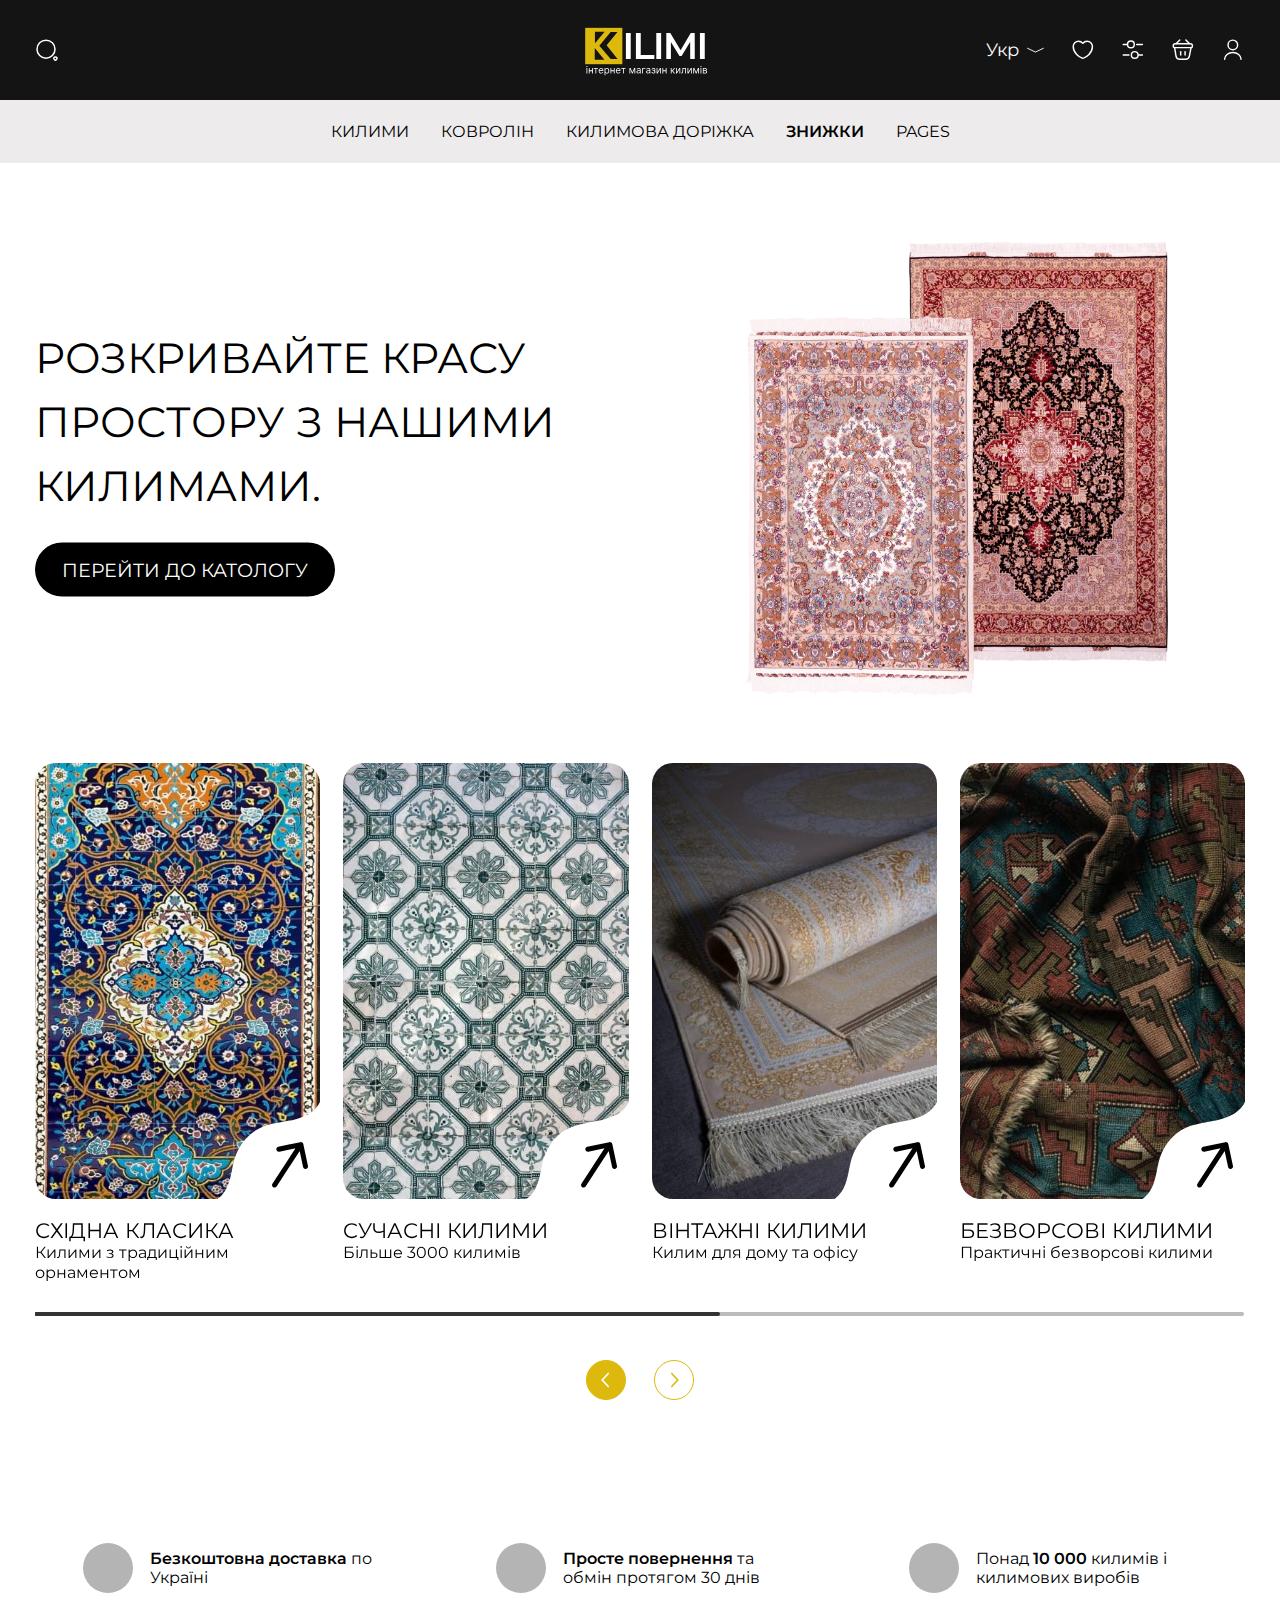
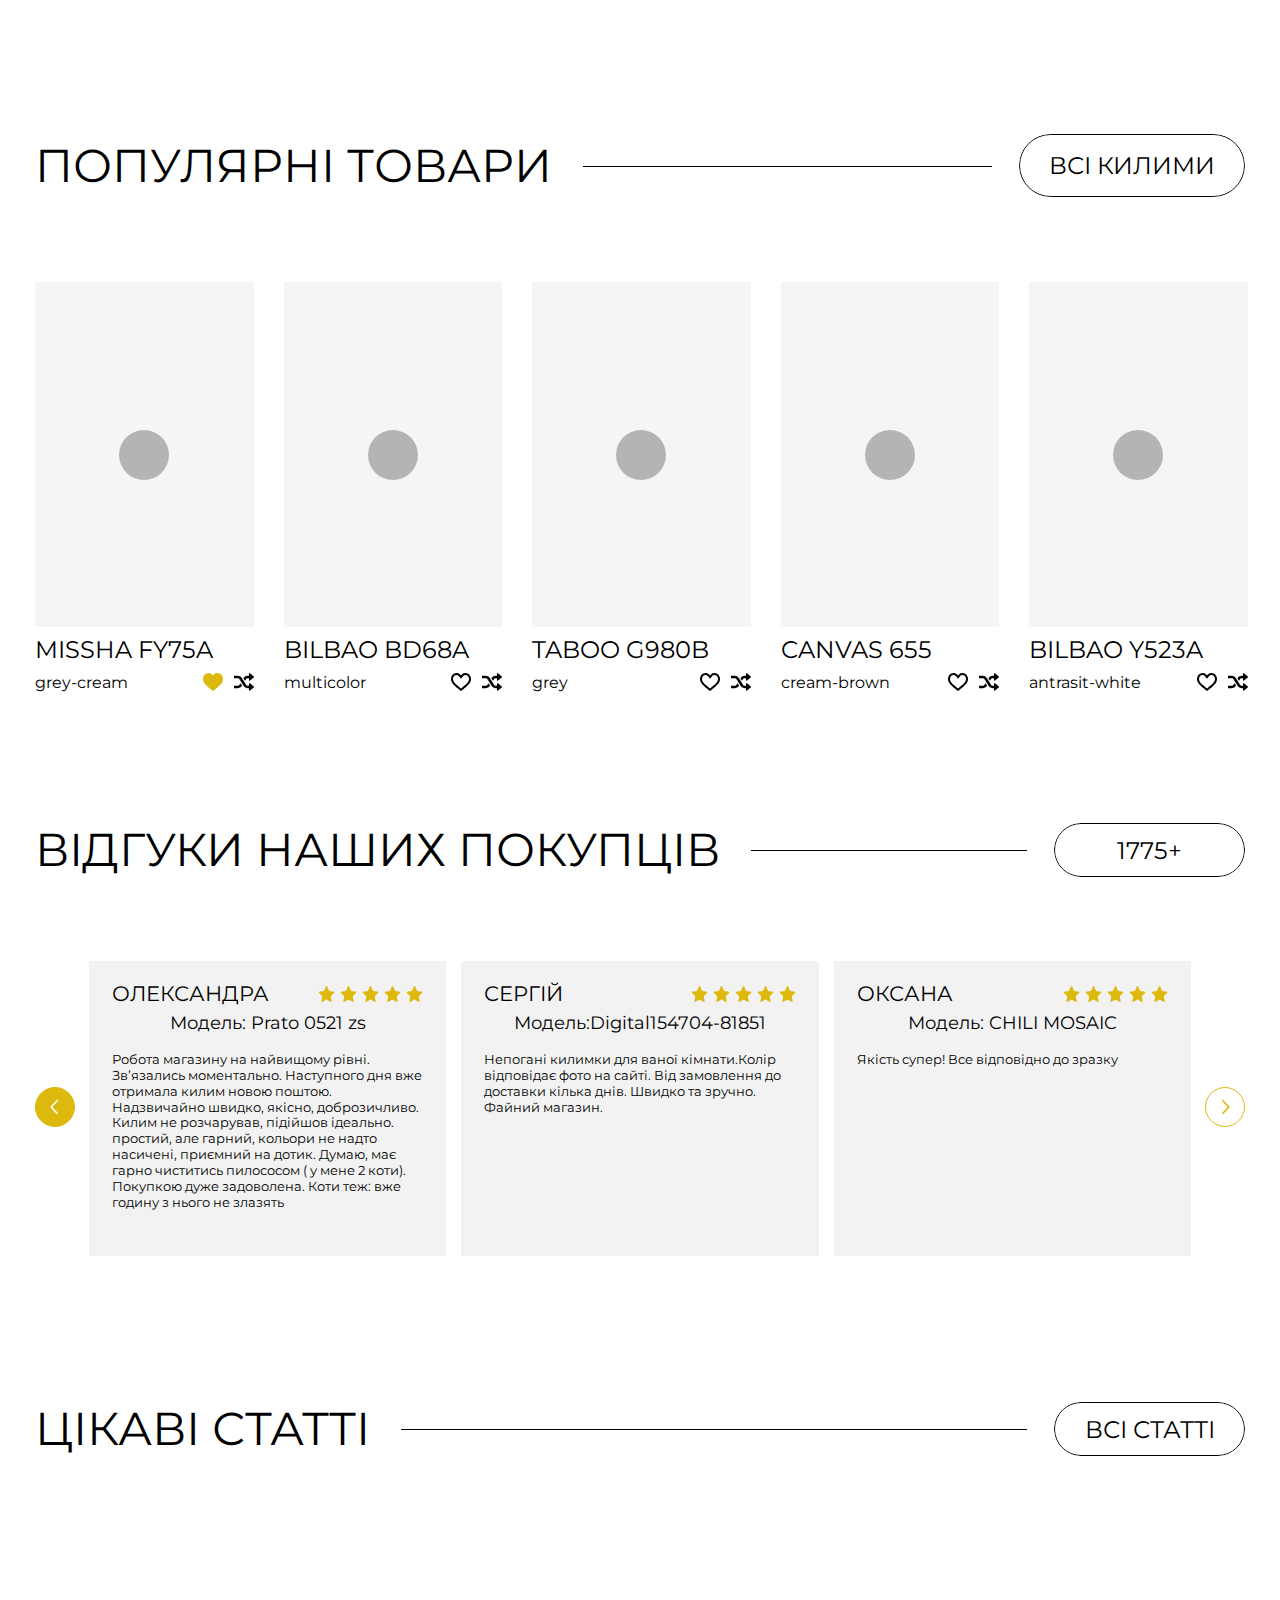
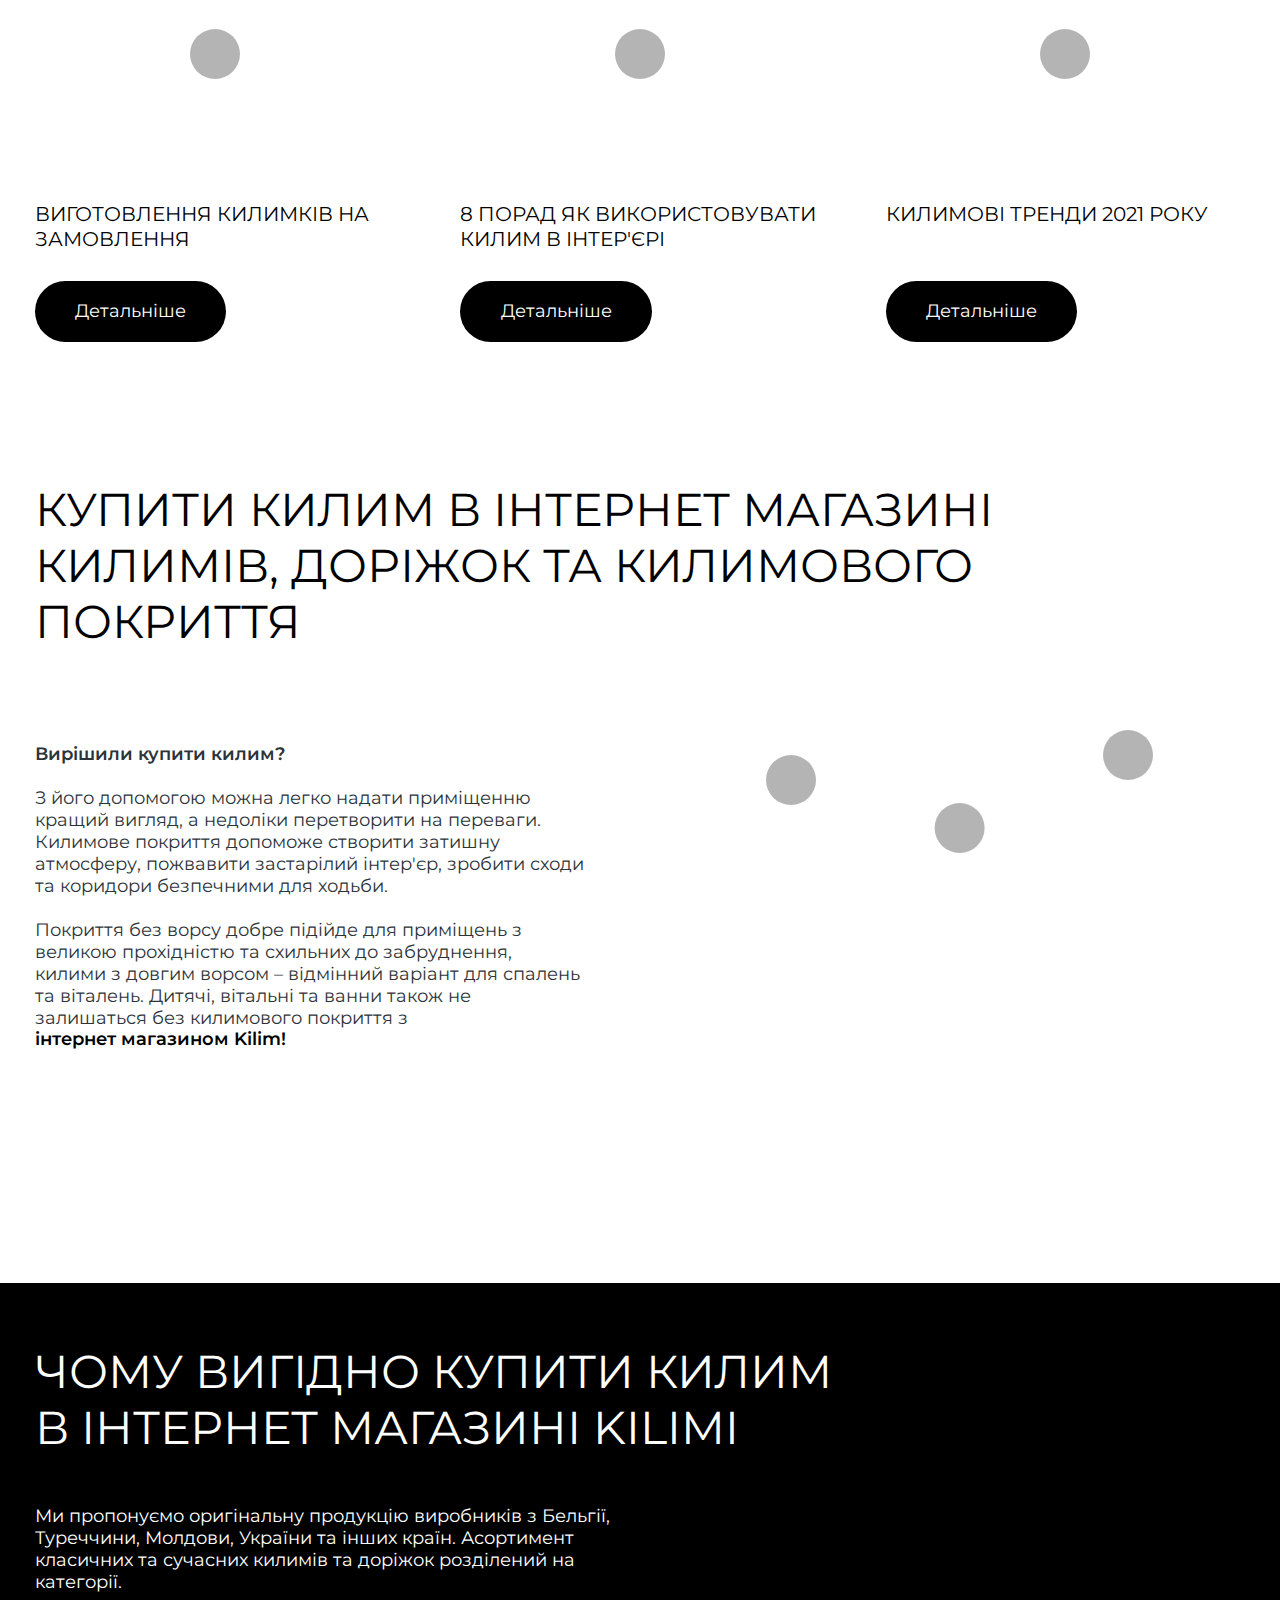
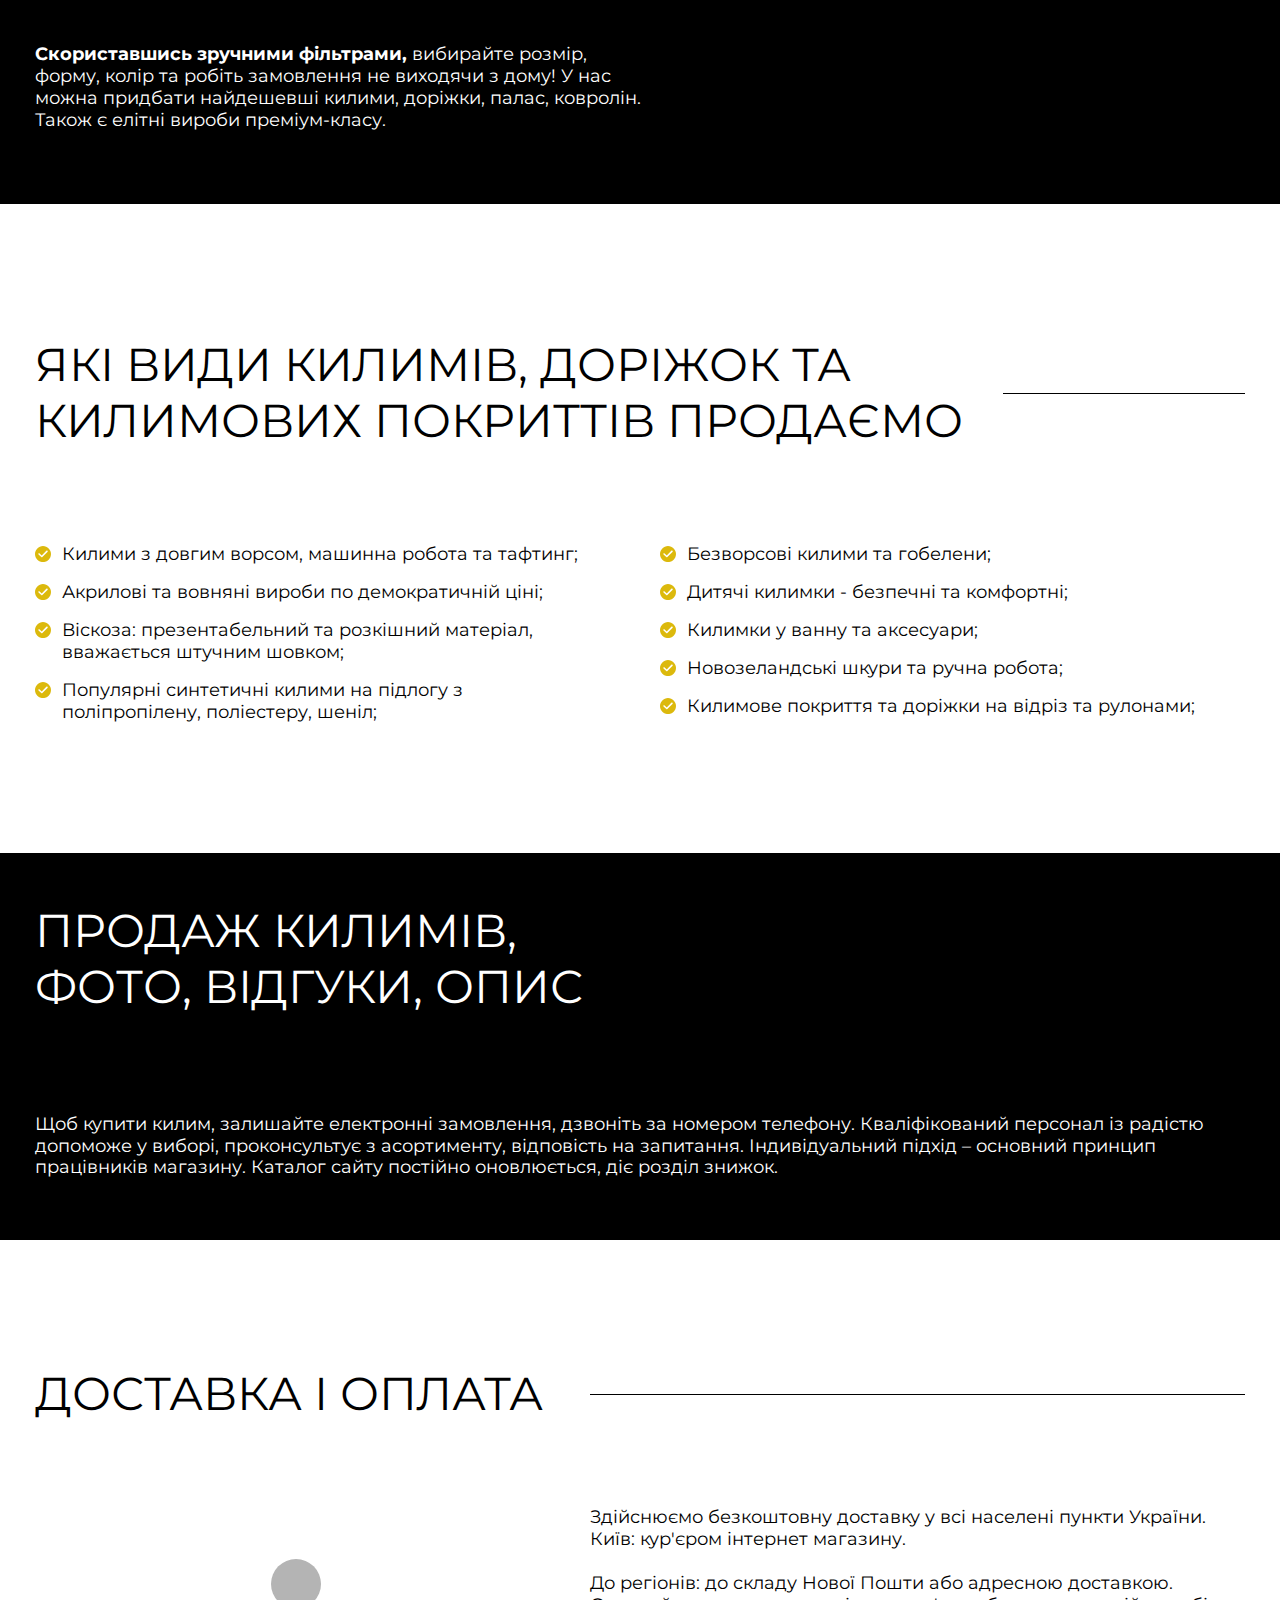
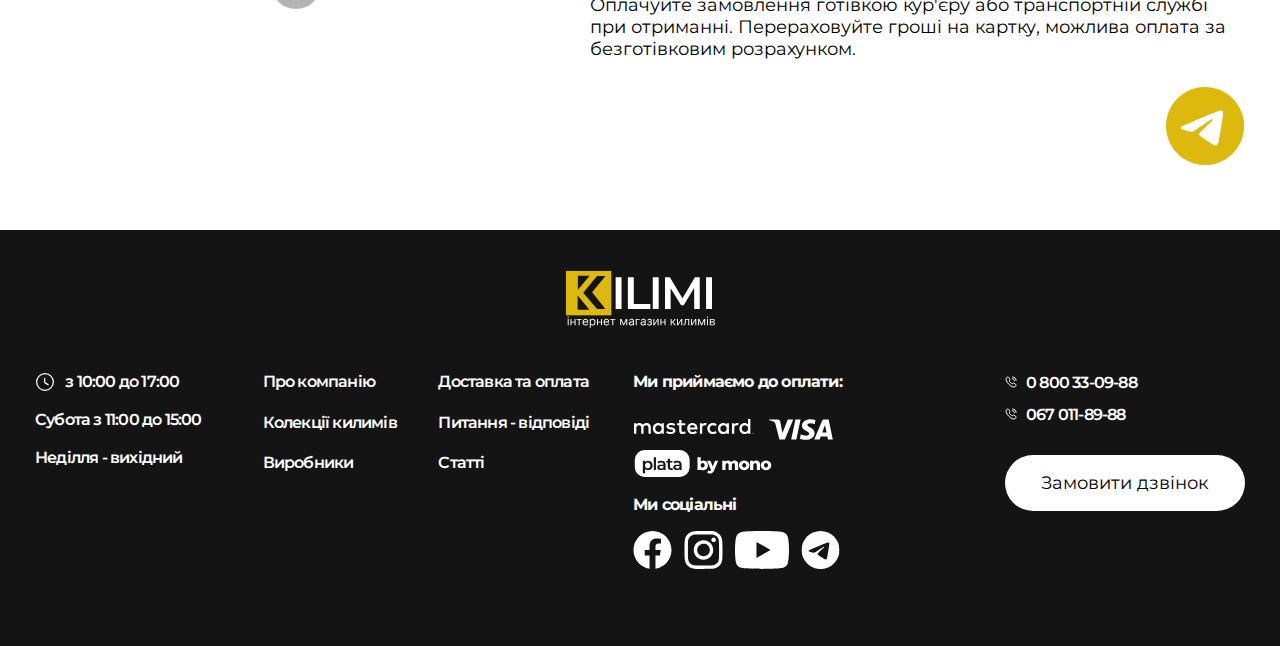
==== commit 3d308e84: "Add files via upload" ====
--- a/index.html
+++ b/index.html
@@ -4,8 +4,9 @@
    <meta charset="UTF-8">
    <meta http-equiv="X-UA-Compatible" content="IE=edge">
    <meta name="viewport" content="width=device-width, initial-scale=1.0">
-   <link rel="stylesheet" href="css/style.min.css?_v=20240428000044">
-   <link rel="stylesheet" href="files/swiper/swiper-bundle.min.css?_v=20240428000044">
+   <link rel="stylesheet" href="files/select2/css/select2.min.css?_v=20240428153627">
+   <link rel="stylesheet" href="css/style.min.css?_v=20240428153627">
+   <link rel="stylesheet" href="files/swiper/swiper-bundle.min.css?_v=20240428153627">
    <!--<link rel="icon" type="image/svg+xml" href="favicon.svg">-->
    <title>KILIMI - інтернет магазин килимів</title>
 </head>
@@ -67,7 +68,9 @@
                <nav class="menu-topmenu-container">
                   <ul class="menu__list">
                      <li class="menu-item menu-item-has-children big-submenu">
-                        <a href="#">Ковролін</a>
+                        <a href="#">
+                           <span>КИЛИМИ</span>
+                        </a>
                         <!--<span class="menu__arrow">
                            <svg width="11" height="7" viewBox="0 0 11 7" fill="none" xmlns="http://www.w3.org/2000/svg">
                               <path d="M1.00195 0.749512L5.50195 5.24951L10.002 0.749512" stroke="#332F2C" stroke-width="2"/>
@@ -80,139 +83,463 @@
                                     <a href="#">Категорії</a>
                                  </li>
                                  <li class="menu-item">
-                                    <a href="#">АКРИЛОВІ КИЛИМИ</a>
-                                 </li>
-                                 <li class="menu-item">
-                                    <a href="#">ДИТЯЧІ КИЛИМИ</a>
-                                 </li>
-                                 <li class="menu-item">
-                                    <a href="#">ВИСОКОВОРСНІ КИЛИМИ</a>
+                                    <a href="#">
+                                       <span>АКРИЛОВІ КИЛИМИ</span>
+                                    </a>
+                                 </li>
+                                 <li class="menu-item">
+                                    <a href="#">
+                                       <span>ДИТЯЧІ КИЛИМИ</span>
+                                    </a>
+                                 </li>
+                                 <li class="menu-item">
+                                    <a href="#">
+                                       <span>ВИСОКОВОРСНІ КИЛИМИ</span>
+                                    </a>
                                  </li>
                                  <li class="menu-item current-menu-item current_page_item">
-                                    <a href="#">СИНТЕТИЧНІ КИЛИМИ</a>
-                                 </li>
-                                 <li class="menu-item">
-                                    <a href="#">КИЛИМИ З ВІСКОЗИ</a>
-                                 </li>
-                                 <li class="menu-item">
-                                    <a href="#">КИЛИМИ З ВОВНИ</a>
-                                 </li>
-                                 <li class="menu-item">
-                                    <a href="#">КИЛИМИ ДЛЯ ВАННОЇ</a>
-                                 </li>
-                                 <li class="menu-item">
-                                    <a href="#">ШКІРИ</a>
-                                 </li>
-                                 <li class="menu-item">
-                                    <a href="#">КИЛИМИ РУЧНОЇ РОБОТИ</a>
-                                 </li>
-                                 <li class="menu-item">
-                                    <a href="#">БЕЗВОРСОВІ КИЛИМИ</a>
-                                 </li>
-                                 <li class="menu-item">
-                                    <a href="#">ГОБЕЛЕНИ</a>
-                                 </li>
-                                 <li class="menu-item">
-                                    <a href="#">АКСЕСУАРИ ДЛЯ КИЛИМІВ</a>
+                                    <a href="#">
+                                       <span>СИНТЕТИЧНІ КИЛИМИ</span>
+                                    </a>
+                                 </li>
+                                 <li class="menu-item">
+                                    <a href="#">
+                                       <span>КИЛИМИ З ВІСКОЗИ</span>
+                                    </a>
+                                 </li>
+                                 <li class="menu-item">
+                                    <a href="#">
+                                       <span>КИЛИМИ З ВОВНИ</span>
+                                    </a>
+                                 </li>
+                                 <li class="menu-item">
+                                    <a href="#">
+                                       <span>КИЛИМИ ДЛЯ ВАННОЇ</span>
+                                    </a>
+                                 </li>
+                                 <li class="menu-item">
+                                    <a href="#">
+                                       <span>ШКІРИ</span>
+                                    </a>
+                                 </li>
+                                 <li class="menu-item">
+                                    <a href="#">
+                                       <span>КИЛИМИ РУЧНОЇ РОБОТИ</span>
+                                    </a>
+                                 </li>
+                                 <li class="menu-item">
+                                    <a href="#">
+                                       <span>БЕЗВОРСОВІ КИЛИМИ</span>
+                                    </a>
+                                 </li>
+                                 <li class="menu-item">
+                                    <a href="#">
+                                       <span>ГОБЕЛЕНИ</span>
+                                    </a>
+                                 </li>
+                                 <li class="menu-item">
+                                    <a href="#">
+                                       <span>АКСЕСУАРИ ДЛЯ КИЛИМІВ</span>
+                                    </a>
                                  </li>
                               </ul>
                            </div>
                            <div class="column">
                               <ul>
                                  <li class="menu-item title-menu-item">
-                                    <a href="#">Стиль</a>
-                                 </li>
-                                 <li class="menu-item">
-                                    <a href="#">СХІДНА КЛАСИКА</a>
-                                 </li>
-                                 <li class="menu-item">
-                                    <a href="#">ЄВРОПЕЙСЬКА КЛАСИКА</a>
-                                 </li>
-                                 <li class="menu-item">
-                                    <a href="#">СУЧАСНІ</a>
-                                 </li>
-                                 <li class="menu-item">
-                                    <a href="#">ВІНТАЖНІ</a>
-                                 </li>
-                                 <li class="menu-item">
-                                    <a href="#">ЕТНІЧНІ</a>
-                                 </li>
-                                 <li class="menu-item">
-                                    <a href="#">ОДНОТОННІ</a>
+                                    <a href="#">
+                                       <span>Стиль</span>
+                                    </a>
+                                 </li>
+                                 <li class="menu-item">
+                                    <a href="#">
+                                       <span>СХІДНА КЛАСИКА</span>
+                                    </a>
+                                 </li>
+                                 <li class="menu-item">
+                                    <a href="#">
+                                       <span>ЄВРОПЕЙСЬКА КЛАСИКА</span>
+                                    </a>
+                                 </li>
+                                 <li class="menu-item">
+                                    <a href="#">
+                                       <span>СУЧАСНІ</span>
+                                    </a>
+                                 </li>
+                                 <li class="menu-item">
+                                    <a href="#">
+                                       <span>ВІНТАЖНІ</span>
+                                    </a>
+                                 </li>
+                                 <li class="menu-item">
+                                    <a href="#">
+                                       <span>ЕТНІЧНІ</span>
+                                    </a>
+                                 </li>
+                                 <li class="menu-item">
+                                    <a href="#">
+                                       <span>ОДНОТОННІ</span>
+                                    </a>
                                  </li>
                                  <li class="menu-item title-menu-item">
-                                    <a href="#">форма</a>
-                                 </li>
-                                 <li class="menu-item">
-                                    <a href="#">ПРЯМОКУТНА</a>
-                                 </li>
-                                 <li class="menu-item">
-                                    <a href="#">ОВАЛЬНА</a>
-                                 </li>
-                                 <li class="menu-item">
-                                    <a href="#">КРУГЛА</a>
-                                 </li>
-                                 <li class="menu-item">
-                                    <a href="#">КВАДРАТНА</a>
+                                    <a href="#">
+                                       <span>форма</span>
+                                    </a>
+                                 </li>
+                                 <li class="menu-item">
+                                    <a href="#">
+                                       <span>ПРЯМОКУТНА</span>
+                                    </a>
+                                 </li>
+                                 <li class="menu-item">
+                                    <a href="#">
+                                       <span>ОВАЛЬНА</span>
+                                    </a>
+                                 </li>
+                                 <li class="menu-item">
+                                    <a href="#">
+                                       <span>КРУГЛА</span>
+                                    </a>
+                                 </li>
+                                 <li class="menu-item">
+                                    <a href="#">
+                                       <span>КВАДРАТНА</span>
+                                    </a>
                                  </li>
                               </ul>
                            </div>
                            <div class="column">
                               <ul>
                                  <li class="menu-item title-menu-item">
-                                    <a href="#">Розмір</a>
-                                 </li>
-                                 <li class="menu-item">
-                                    <a href="#">0.80X1.50</a>
-                                 </li>
-                                 <li class="menu-item">
-                                    <a href="#">1.20X1.70</a>
-                                 </li>
-                                 <li class="menu-item">
-                                    <a href="#">1.40X2.00</a>
-                                 </li>
-                                 <li class="menu-item">
-                                    <a href="#">1.60X2.30</a>
-                                 </li>
-                                 <li class="menu-item">
-                                    <a href="#">2.00X3.00</a>
-                                 </li>
-                                 <li class="menu-item">
-                                    <a href="#">2.50X3.50</a>
-                                 </li>
-                                 <li class="menu-item">
-                                    <a href="#">3.00X4.00</a>
-                                 </li>
+                                    <a href="#">
+                                       <span>Розмір</span>
+                                    </a>
+                                 </li>
+                                 <li class="menu-item">
+                                    <a href="#">
+                                       <span>0.80X1.50</span>
+                                    </a>
+                                 </li>
+                                 <li class="menu-item">
+                                    <a href="#">
+                                       <span>1.20X1.70</span>
+                                    </a>
+                                 </li>
+                                 <li class="menu-item">
+                                    <a href="#">
+                                       <span>1.40X2.00</span>
+                                    </a>
+                                 </li>
+                                 <li class="menu-item">
+                                    <a href="#">
+                                       <span>1.60X2.30</span>
+                                    </a>
+                                 </li>
+                                 <li class="menu-item">
+                                    <a href="#">
+                                       <span>2.00X3.00</span>
+                                    </a>
+                                 </li>
+                                 <li class="menu-item">
+                                    <a href="#">
+                                       <span>2.50X3.50</span>
+                                    </a>
+                                 </li>
+                                 <li class="menu-item">
+                                    <a href="#">
+                                       <span>3.00X4.00</span>
+                                    </a>
+                                 </li>
+                                 <li class="menu-item title-menu-item">
+                                    <a href="#">
+                                       <span>Виробник</span>
+                                    </a>
+                                 </li>
+                                 <li class="menu-item">
+                                    <a href="#">
+                                       <span>БЕЛЬГІЯ</span>
+                                    </a>
+                                 </li>
+                                 <li class="menu-item">
+                                    <a href="#">
+                                       <span>ТУРЕЧЧИНА</span>
+                                    </a>
+                                 </li>
+                                 <li class="menu-item">
+                                    <a href="#">
+                                       <span>ЄГИПЕТ</span>
+                                    </a>
+                                 </li>
+                                 <li class="menu-item">
+                                    <a href="#">
+                                       <span>МОЛДОВА</span>
+                                    </a>
+                                 </li>
+                                 <li class="menu-item">
+                                    <a href="#">
+                                       <span>УКРАЇНА</span>
+                                    </a>
+                                 </li>
+                              </ul>
+                           </div>
+                        </div>
+                     </li>
+                     <li class="menu-item menu-item-has-children big-submenu">
+                        <a href="#">
+                           <span>КОВРОЛІН</span>
+                        </a>
+                        <!--<span class="menu__arrow">
+                           <svg width="11" height="7" viewBox="0 0 11 7" fill="none" xmlns="http://www.w3.org/2000/svg">
+                              <path d="M1.00195 0.749512L5.50195 5.24951L10.002 0.749512" stroke="#332F2C" stroke-width="2"/>
+                           </svg>
+                        </span>-->
+                        <div class="menu__sub-list">
+                           <div class="column">
+                              <ul>
+                                 <li class="menu-item title-menu-item">
+                                    <a href="#">Категорії</a>
+                                 </li>
+                                 <li class="menu-item">
+                                    <a href="#">
+                                       <span>КИЛИМОВЕ ПОКРИТТЯ УКРАЇНА</span>
+                                    </a>
+                                 </li>
+                                 <li class="menu-item">
+                                    <a href="#">
+                                       <span>КОВРОЛІН ДЛЯ ДОМУ</span>
+                                    </a>
+                                 </li>
+                                 <li class="menu-item">
+                                    <a href="#">
+                                       <span>КОВРОЛІН ДЛЯ ОФІСУ</span>
+                                    </a>
+                                 </li>
+                                 <li class="menu-item">
+                                    <a href="#">
+                                       <span>ДИТЯЧИЙ КОВРОЛІН</span>
+                                    </a>
+                                 </li>
+                                 <li class="menu-item">
+                                    <a href="#">
+                                       <span>ШТУЧНА ТРАВА</span>
+                                    </a>
+                                 </li>
+                              </ul>
+                           </div>
+                           <div class="column">
+                              <ul>
+                                 <li class="menu-item title-menu-item">
+                                    <a href="#">Ширина</a>
+                                 </li>
+                                 <li class="menu-item">
+                                    <a href="#">
+                                       <span>1.00 M</span>
+                                    </a>
+                                 </li>
+                                 <li class="menu-item">
+                                    <a href="#">
+                                       <span>2.00 M</span>
+                                    </a>
+                                 </li>
+                                 <li class="menu-item">
+                                    <a href="#">
+                                       <span>3.00 M</span>
+                                    </a>
+                                 </li>
+                                 <li class="menu-item">
+                                    <a href="#">
+                                       <span>4.00 M</span>
+                                    </a>
+                                 </li>
+                                 <li class="menu-item">
+                                    <a href="#">
+                                       <span>5.00 M</span>
+                                    </a>
+                                 </li>
+                                 <li class="menu-item title-menu-item">
+                                    <a href="#">Стиль</a>
+                                 </li>
+                                 <li class="menu-item">
+                                    <a href="#">
+                                       <span>ВИСОКОВОРСНИЙ</span>
+                                    </a>
+                                 </li>
+                                 <li class="menu-item">
+                                    <a href="#">
+                                       <span>БЕЗВОРСОВИЙ</span>
+                                    </a>
+                                 </li>
+                                 <li class="menu-item">
+                                    <a href="#">
+                                       <span>ДЛЯ ОФІСУ</span>
+                                    </a>
+                                 </li>
+                              </ul>
+                           </div>
+                           <div class="column">
+                              <ul>
                                  <li class="menu-item title-menu-item">
                                     <a href="#">Виробник</a>
                                  </li>
                                  <li class="menu-item">
-                                    <a href="#">БЕЛЬГІЯ</a>
-                                 </li>
-                                 <li class="menu-item">
-                                    <a href="#">ТУРЕЧЧИНА</a>
-                                 </li>
-                                 <li class="menu-item">
-                                    <a href="#">ЄГИПЕТ</a>
-                                 </li>
-                                 <li class="menu-item">
-                                    <a href="#">МОЛДОВА</a>
-                                 </li>
-                                 <li class="menu-item">
-                                    <a href="#">УКРАЇНА</a>
+                                    <a href="#">
+                                       <span>БЕЛЬГІЯ</span>
+                                    </a>
+                                 </li>
+                                 <li class="menu-item">
+                                    <a href="#">
+                                       <span>МОЛДОВА</span>
+                                    </a>
+                                 </li>
+                                 <li class="menu-item">
+                                    <a href="#">
+                                       <span>ТУРЕЧЧИНА</span>
+                                    </a>
+                                 </li>
+                                 <li class="menu-item">
+                                    <a href="#">
+                                       <span>УКРАЇНА</span>
+                                    </a>
                                  </li>
                               </ul>
                            </div>
                         </div>
                      </li>
-                     <li class="menu-item current-menu-item current_page_item">
-                        <a href="#">Килимова доріжка</a>
+                     <li class="menu-item menu-item-has-children big-submenu">
+                        <a href="#">
+                           <span>Килимова доріжка</span>
+                        </a>
+                        <!--<span class="menu__arrow">
+                           <svg width="11" height="7" viewBox="0 0 11 7" fill="none" xmlns="http://www.w3.org/2000/svg">
+                              <path d="M1.00195 0.749512L5.50195 5.24951L10.002 0.749512" stroke="#332F2C" stroke-width="2"/>
+                           </svg>
+                        </span>-->
+                        <div class="menu__sub-list">
+                           <div class="column">
+                              <ul>
+                                 <li class="menu-item title-menu-item">
+                                    <a href="#">Категорії</a>
+                                 </li>
+                                 <li class="menu-item">
+                                    <a href="#">
+                                       <span>КИЛИМОВА ДОРІЖКА НА ВІДРІЗ</span>
+                                    </a>
+                                 </li>
+                                 <li class="menu-item">
+                                    <a href="#">
+                                       <span>КИЛИМОВА ДОРІЖКА УКРАЇНА</span>
+                                    </a>
+                                 </li>
+                                 <li class="menu-item">
+                                    <a href="#">
+                                       <span>КИЛИМОВА ДОРІЖКА ОДНОТОННА</span>
+                                    </a>
+                                 </li>
+                              </ul>
+                           </div>
+                           <div class="column">
+                              <ul>
+                                 <li class="menu-item title-menu-item">
+                                    <a href="#">Ширина</a>
+                                 </li>
+                                 <li class="menu-item">
+                                    <a href="#">
+                                       <span>0.80 M</span>
+                                    </a>
+                                 </li>
+                                 <li class="menu-item">
+                                    <a href="#">
+                                       <span>1.00 M</span>
+                                    </a>
+                                 </li>
+                                 <li class="menu-item">
+                                    <a href="#">
+                                       <span>1.20 M</span>
+                                    </a>
+                                 </li>
+                                 <li class="menu-item">
+                                    <a href="#">
+                                       <span>2.00 M</span>
+                                    </a>
+                                 </li>
+                                 <li class="menu-item">
+                                    <a href="#">
+                                       <span>2.50 M</span>
+                                    </a>
+                                 </li>
+                                 <li class="menu-item title-menu-item">
+                                    <a href="#">Стиль</a>
+                                 </li>
+                                 <li class="menu-item">
+                                    <a href="#">
+                                       <span>БЕЗВОРСОВИЙ</span>
+                                    </a>
+                                 </li>
+                                 <li class="menu-item">
+                                    <a href="#">
+                                       <span>ВИСОКОВОРСНИЙ</span>
+                                    </a>
+                                 </li>
+                                 <li class="menu-item">
+                                    <a href="#">
+                                       <span>ДИТЯЧИЙ</span>
+                                    </a>
+                                 </li>
+                                 <li class="menu-item">
+                                    <a href="#">
+                                       <span>СУЧАСНИЙ</span>
+                                    </a>
+                                 </li>
+                              </ul>
+                           </div>
+                           <div class="column">
+                              <ul>
+                                 <li class="menu-item title-menu-item">
+                                    <a href="#">Виробник</a>
+                                 </li>
+                                 <li class="menu-item">
+                                    <a href="#">
+                                       <span>БЕЛЬГІЯ</span>
+                                    </a>
+                                 </li>
+                                 <li class="menu-item">
+                                    <a href="#">
+                                       <span>МОЛДОВА</span>
+                                    </a>
+                                 </li>
+                                 <li class="menu-item">
+                                    <a href="#">
+                                       <span>ПОЛЬЩА</span>
+                                    </a>
+                                 </li>
+                                 <li class="menu-item">
+                                    <a href="#">
+                                       <span>ТУРЕЧЧИНА</span>
+                                    </a>
+                                 </li>
+                                 <li class="menu-item">
+                                    <a href="#">
+                                       <span>УЗБЕКИСТАН</span>
+                                    </a>
+                                 </li>
+                                 <li class="menu-item">
+                                    <a href="#">
+                                       <span>УКРАЇНА</span>
+                                    </a>
+                                 </li>
+                              </ul>
+                           </div>
+                        </div>
                      </li>
                      <li class="menu-item fatty">
-                        <a href="#">знижки</a>
+                        <a href="#">
+                           <span>знижки</span>
+                        </a>
                      </li>
                      <li class="menu-item menu-item-has-children">
-                        <a href="#">Pages</a>
+                        <a href="#">
+                           <span>Pages</span>
+                        </a>
                         <!--<span class="menu__arrow">
                            <svg width="11" height="7" viewBox="0 0 11 7" fill="none" xmlns="http://www.w3.org/2000/svg">
                               <path d="M1.00195 0.749512L5.50195 5.24951L10.002 0.749512" stroke="#332F2C" stroke-width="2"/>
@@ -945,12 +1272,12 @@
 </footer>
    </div>
 
-   <script src="js/script.min.js?_v=20240428000044"></script>
-
-   <script src="files/swiper/swiper-bundle.min.js?_v=20240428000044"></script>
-   <script src="files/swiper/init.js?_v=20240428000044"></script>
-
-   <!--<script src="files/js/jquery-3.7.1.min.js?_v=20240428000044"></script>-->
+   <script src="js/script.min.js?_v=20240428153627"></script>
+
+   <script src="files/swiper/swiper-bundle.min.js?_v=20240428153627"></script>
+   <script src="files/swiper/init.js?_v=20240428153627"></script>
+
+   <!--<script src="files/js/jquery-3.7.1.min.js?_v=20240428153627"></script>-->
 
 </body>
 </html>--- a/css/style.min.css
+++ b/css/style.min.css
@@ -1 +1 @@
-@charset "UTF-8";@font-face{font-family:Inter;font-style:normal;font-weight:400;font-display:swap;src:url(../files/fonts/Inter/400/cyrillic-ext.woff2) format("woff2");unicode-range:U+0460-052F,U+1C80-1C88,U+20B4,U+2DE0-2DFF,U+A640-A69F,U+FE2E-FE2F}@font-face{font-family:Inter;font-style:normal;font-weight:400;font-display:swap;src:url(../files/fonts/Inter/400/cyrillic.woff2) format("woff2");unicode-range:U+0301,U+0400-045F,U+0490-0491,U+04B0-04B1,U+2116}@font-face{font-family:Inter;font-style:normal;font-weight:400;font-display:swap;src:url(../files/fonts/Inter/400/greek-ext.woff2) format("woff2");unicode-range:U+1F00-1FFF}@font-face{font-family:Inter;font-style:normal;font-weight:400;font-display:swap;src:url(../files/fonts/Inter/400/greek.woff2) format("woff2");unicode-range:U+0370-0377,U+037A-037F,U+0384-038A,U+038C,U+038E-03A1,U+03A3-03FF}@font-face{font-family:Inter;font-style:normal;font-weight:400;font-display:swap;src:url(../files/fonts/Inter/400/vietnamese.woff2) format("woff2");unicode-range:U+0102-0103,U+0110-0111,U+0128-0129,U+0168-0169,U+01A0-01A1,U+01AF-01B0,U+0300-0301,U+0303-0304,U+0308-0309,U+0323,U+0329,U+1EA0-1EF9,U+20AB}@font-face{font-family:Inter;font-style:normal;font-weight:400;font-display:swap;src:url(../files/fonts/Inter/400/latin-ext.woff2) format("woff2");unicode-range:U+0100-02AF,U+0304,U+0308,U+0329,U+1E00-1E9F,U+1EF2-1EFF,U+2020,U+20A0-20AB,U+20AD-20C0,U+2113,U+2C60-2C7F,U+A720-A7FF}@font-face{font-family:Inter;font-style:normal;font-weight:400;font-display:swap;src:url(../files/fonts/Inter/400/latin.woff2) format("woff2");unicode-range:U+0000-00FF,U+0131,U+0152-0153,U+02BB-02BC,U+02C6,U+02DA,U+02DC,U+0304,U+0308,U+0329,U+2000-206F,U+2074,U+20AC,U+2122,U+2191,U+2193,U+2212,U+2215,U+FEFF,U+FFFD}@font-face{font-family:Montserrat;font-style:normal;font-weight:400;font-display:swap;src:url(../files/fonts/Montserrat/400/cyrillic-ext.woff2) format("woff2");unicode-range:U+0460-052F,U+1C80-1C88,U+20B4,U+2DE0-2DFF,U+A640-A69F,U+FE2E-FE2F}@font-face{font-family:Montserrat;font-style:normal;font-weight:400;font-display:swap;src:url(../files/fonts/Montserrat/400/cyrillic.woff2) format("woff2");unicode-range:U+0301,U+0400-045F,U+0490-0491,U+04B0-04B1,U+2116}@font-face{font-family:Montserrat;font-style:normal;font-weight:400;font-display:swap;src:url(../files/fonts/Montserrat/400/vietnamese.woff2) format("woff2");unicode-range:U+0102-0103,U+0110-0111,U+0128-0129,U+0168-0169,U+01A0-01A1,U+01AF-01B0,U+0300-0301,U+0303-0304,U+0308-0309,U+0323,U+0329,U+1EA0-1EF9,U+20AB}@font-face{font-family:Montserrat;font-style:normal;font-weight:400;font-display:swap;src:url(../files/fonts/Montserrat/400/latin-ext.woff2) format("woff2");unicode-range:U+0100-02AF,U+0304,U+0308,U+0329,U+1E00-1E9F,U+1EF2-1EFF,U+2020,U+20A0-20AB,U+20AD-20C0,U+2113,U+2C60-2C7F,U+A720-A7FF}@font-face{font-family:Montserrat;font-style:normal;font-weight:400;font-display:swap;src:url(../files/fonts/Montserrat/400/latin.woff2) format("woff2");unicode-range:U+0000-00FF,U+0131,U+0152-0153,U+02BB-02BC,U+02C6,U+02DA,U+02DC,U+0304,U+0308,U+0329,U+2000-206F,U+2074,U+20AC,U+2122,U+2191,U+2193,U+2212,U+2215,U+FEFF,U+FFFD}@font-face{font-family:Montserrat;font-style:normal;font-weight:600;font-display:swap;src:url(../files/fonts/Montserrat/600/cyrillic-ext.woff2) format("woff2");unicode-range:U+0460-052F,U+1C80-1C88,U+20B4,U+2DE0-2DFF,U+A640-A69F,U+FE2E-FE2F}@font-face{font-family:Montserrat;font-style:normal;font-weight:600;font-display:swap;src:url(../files/fonts/Montserrat/600/cyrillic.woff2) format("woff2");unicode-range:U+0301,U+0400-045F,U+0490-0491,U+04B0-04B1,U+2116}@font-face{font-family:Montserrat;font-style:normal;font-weight:600;font-display:swap;src:url(../files/fonts/Montserrat/600/vietnamese.woff2) format("woff2");unicode-range:U+0102-0103,U+0110-0111,U+0128-0129,U+0168-0169,U+01A0-01A1,U+01AF-01B0,U+0300-0301,U+0303-0304,U+0308-0309,U+0323,U+0329,U+1EA0-1EF9,U+20AB}@font-face{font-family:Montserrat;font-style:normal;font-weight:600;font-display:swap;src:url(../files/fonts/Montserrat/600/latin-ext.woff2) format("woff2");unicode-range:U+0100-02AF,U+0304,U+0308,U+0329,U+1E00-1E9F,U+1EF2-1EFF,U+2020,U+20A0-20AB,U+20AD-20C0,U+2113,U+2C60-2C7F,U+A720-A7FF}@font-face{font-family:Montserrat;font-style:normal;font-weight:600;font-display:swap;src:url(../files/fonts/Montserrat/600/latin.woff2) format("woff2");unicode-range:U+0000-00FF,U+0131,U+0152-0153,U+02BB-02BC,U+02C6,U+02DA,U+02DC,U+0304,U+0308,U+0329,U+2000-206F,U+2074,U+20AC,U+2122,U+2191,U+2193,U+2212,U+2215,U+FEFF,U+FFFD}@font-face{font-family:Montserrat;font-style:normal;font-weight:700;font-display:swap;src:url(../files/fonts/Montserrat/700/cyrillic-ext.woff2) format("woff2");unicode-range:U+0460-052F,U+1C80-1C88,U+20B4,U+2DE0-2DFF,U+A640-A69F,U+FE2E-FE2F}@font-face{font-family:Montserrat;font-style:normal;font-weight:700;font-display:swap;src:url(../files/fonts/Montserrat/700/cyrillic.woff2) format("woff2");unicode-range:U+0301,U+0400-045F,U+0490-0491,U+04B0-04B1,U+2116}@font-face{font-family:Montserrat;font-style:normal;font-weight:700;font-display:swap;src:url(../files/fonts/Montserrat/700/vietnamese.woff2) format("woff2");unicode-range:U+0102-0103,U+0110-0111,U+0128-0129,U+0168-0169,U+01A0-01A1,U+01AF-01B0,U+0300-0301,U+0303-0304,U+0308-0309,U+0323,U+0329,U+1EA0-1EF9,U+20AB}@font-face{font-family:Montserrat;font-style:normal;font-weight:700;font-display:swap;src:url(../files/fonts/Montserrat/700/latin-ext.woff2) format("woff2");unicode-range:U+0100-02AF,U+0304,U+0308,U+0329,U+1E00-1E9F,U+1EF2-1EFF,U+2020,U+20A0-20AB,U+20AD-20C0,U+2113,U+2C60-2C7F,U+A720-A7FF}@font-face{font-family:Montserrat;font-style:normal;font-weight:700;font-display:swap;src:url(../files/fonts/Montserrat/700/latin.woff2) format("woff2");unicode-range:U+0000-00FF,U+0131,U+0152-0153,U+02BB-02BC,U+02C6,U+02DA,U+02DC,U+0304,U+0308,U+0329,U+2000-206F,U+2074,U+20AC,U+2122,U+2191,U+2193,U+2212,U+2215,U+FEFF,U+FFFD}@font-face{font-family:Montserrat;font-style:normal;font-weight:800;font-display:swap;src:url(../files/fonts/Montserrat/800/cyrillic-ext.woff2) format("woff2");unicode-range:U+0460-052F,U+1C80-1C88,U+20B4,U+2DE0-2DFF,U+A640-A69F,U+FE2E-FE2F}@font-face{font-family:Montserrat;font-style:normal;font-weight:800;font-display:swap;src:url(../files/fonts/Montserrat/800/cyrillic.woff2) format("woff2");unicode-range:U+0301,U+0400-045F,U+0490-0491,U+04B0-04B1,U+2116}@font-face{font-family:Montserrat;font-style:normal;font-weight:800;font-display:swap;src:url(../files/fonts/Montserrat/800/vietnamese.woff2) format("woff2");unicode-range:U+0102-0103,U+0110-0111,U+0128-0129,U+0168-0169,U+01A0-01A1,U+01AF-01B0,U+0300-0301,U+0303-0304,U+0308-0309,U+0323,U+0329,U+1EA0-1EF9,U+20AB}@font-face{font-family:Montserrat;font-style:normal;font-weight:800;font-display:swap;src:url(../files/fonts/Montserrat/800/latin-ext.woff2) format("woff2");unicode-range:U+0100-02AF,U+0304,U+0308,U+0329,U+1E00-1E9F,U+1EF2-1EFF,U+2020,U+20A0-20AB,U+20AD-20C0,U+2113,U+2C60-2C7F,U+A720-A7FF}@font-face{font-family:Montserrat;font-style:normal;font-weight:800;font-display:swap;src:url(../files/fonts/Montserrat/800/latin.woff2) format("woff2");unicode-range:U+0000-00FF,U+0131,U+0152-0153,U+02BB-02BC,U+02C6,U+02DA,U+02DC,U+0304,U+0308,U+0329,U+2000-206F,U+2074,U+20AC,U+2122,U+2191,U+2193,U+2212,U+2215,U+FEFF,U+FFFD}@font-face{font-family:Montserrat;font-style:normal;font-weight:900;font-display:swap;src:url(../files/fonts/Montserrat/900/cyrillic-ext.woff2) format("woff2");unicode-range:U+0460-052F,U+1C80-1C88,U+20B4,U+2DE0-2DFF,U+A640-A69F,U+FE2E-FE2F}@font-face{font-family:Montserrat;font-style:normal;font-weight:900;font-display:swap;src:url(../files/fonts/Montserrat/900/cyrillic.woff2) format("woff2");unicode-range:U+0301,U+0400-045F,U+0490-0491,U+04B0-04B1,U+2116}@font-face{font-family:Montserrat;font-style:normal;font-weight:900;font-display:swap;src:url(../files/fonts/Montserrat/900/vietnamese.woff2) format("woff2");unicode-range:U+0102-0103,U+0110-0111,U+0128-0129,U+0168-0169,U+01A0-01A1,U+01AF-01B0,U+0300-0301,U+0303-0304,U+0308-0309,U+0323,U+0329,U+1EA0-1EF9,U+20AB}@font-face{font-family:Montserrat;font-style:normal;font-weight:900;font-display:swap;src:url(../files/fonts/Montserrat/900/latin-ext.woff2) format("woff2");unicode-range:U+0100-02AF,U+0304,U+0308,U+0329,U+1E00-1E9F,U+1EF2-1EFF,U+2020,U+20A0-20AB,U+20AD-20C0,U+2113,U+2C60-2C7F,U+A720-A7FF}@font-face{font-family:Montserrat;font-style:normal;font-weight:900;font-display:swap;src:url(../files/fonts/Montserrat/900/latin.woff2) format("woff2");unicode-range:U+0000-00FF,U+0131,U+0152-0153,U+02BB-02BC,U+02C6,U+02DA,U+02DC,U+0304,U+0308,U+0329,U+2000-206F,U+2074,U+20AC,U+2122,U+2191,U+2193,U+2212,U+2215,U+FEFF,U+FFFD}*,::after,::before{box-sizing:border-box;margin:0;padding:0}button{background:0 0;border:none;cursor:pointer}img,picture{height:auto;max-width:100%;vertical-align:top}/*! normalize.css v8.0.1 | MIT License | github.com/necolas/normalize.css */html{line-height:1.15;-webkit-text-size-adjust:100%}body{margin:0}main{display:block}h1{font-size:2em;margin:.67em 0}hr{box-sizing:content-box;height:0;overflow:visible}pre{font-family:monospace,monospace;font-size:1em}a{background-color:transparent}abbr[title]{border-bottom:none;text-decoration:underline;-webkit-text-decoration:underline dotted;text-decoration:underline dotted}b,strong{font-weight:700}code,kbd,samp{font-family:monospace,monospace;font-size:1em}small{font-size:80%}sub,sup{font-size:75%;line-height:0;position:relative;vertical-align:baseline}sub{bottom:-.25em}sup{top:-.5em}img{border-style:none}button,input,optgroup,select,textarea{font-family:inherit;font-size:100%;line-height:1.15;margin:0}button,input{overflow:visible}button,select{text-transform:none}[type=button],[type=reset],[type=submit],button{-webkit-appearance:button}[type=button]::-moz-focus-inner,[type=reset]::-moz-focus-inner,[type=submit]::-moz-focus-inner,button::-moz-focus-inner{border-style:none;padding:0}[type=button]:-moz-focusring,[type=reset]:-moz-focusring,[type=submit]:-moz-focusring,button:-moz-focusring{outline:1px dotted ButtonText}fieldset{padding:.35em .75em .625em}legend{box-sizing:border-box;color:inherit;display:table;max-width:100%;padding:0;white-space:normal}progress{vertical-align:baseline}textarea{overflow:auto}[type=checkbox],[type=radio]{box-sizing:border-box;padding:0}[type=number]::-webkit-inner-spin-button,[type=number]::-webkit-outer-spin-button{height:auto}[type=search]{-webkit-appearance:textfield;outline-offset:-2px}[type=search]::-webkit-search-decoration{-webkit-appearance:none}::-webkit-file-upload-button{-webkit-appearance:button;font:inherit}details{display:block}summary{display:list-item}template{display:none}[hidden]{display:none}body,html{height:100%}.wrapper{display:flex;flex-direction:column;min-height:100vh}main.main{flex:1;padding-top:95px;position:relative}body{background-color:#fff;color:#000;font-family:Montserrat,sans-serif;font-size:18px;font-style:normal;font-weight:400;line-height:21.94px;margin:0}body::-webkit-scrollbar{background-color:#eef0f3;padding:5px;width:8px}body::-webkit-scrollbar-thumb{background-color:#d4d5d8}body._lock{overflow:hidden}body p strong{font-weight:700}a{transition:.3s ease 0s;text-decoration:none}.breadcrumbs{display:flex;flex-wrap:wrap;margin:20px 0;position:relative;z-index:3}.breadcrumbs__item{font-family:Inter,sans-serif;font-size:16px;font-weight:400;line-height:19.36px;list-style:none;position:relative}.breadcrumbs__item:not(:last-child)::after{background-color:#919191;bottom:5px;content:"";display:inline-block;height:1px;margin:0 3px 0 0;position:relative;transform:rotate(116.57deg);width:11.18px}.breadcrumbs__link{color:#919191;opacity:1;transition:opacity .3s ease 0s}.breadcrumbs__name{color:#000}.n_container{margin-left:auto;margin-right:auto;max-width:1350px;padding-left:35px;padding-right:35px}.n_sec-title{font-size:46px;line-height:56px;margin:0}h1,h2,h3,h4,h5,h6{font-weight:400;text-transform:uppercase}.page__head{align-items:flex-end;display:flex;flex-wrap:wrap;padding-bottom:45px;padding-top:85px;position:relative}.page__head .n_container{position:relative;z-index:3}.calls-are-free{min-width:220px;margin-left:auto;margin-right:-15px;padding:20px 0 20px 25px;position:relative}.calls-are-free.show-all-phones .calls-are-free__arrow{top:-2px;transform:scale(1,-1)}.calls-are-free.show-all-phones .calls-are-free__blockPhones{display:block}.calls-are-free__blockPhones li,.calls-are-free__blockPhones li a,.calls-are-free__phone{display:table;font-family:Inter,sans-serif;font-size:16px;font-weight:400;line-height:19.36px;text-align:left}.calls-are-free__blockPhones li a span,.calls-are-free__blockPhones li span,.calls-are-free__phone span{font-weight:600}.calls-are-free__phone{align-items:center;display:flex}.calls-are-free__phone p{cursor:pointer;-webkit-user-select:none;-moz-user-select:none;user-select:none}.calls-are-free__arrow,.calls-are-free__icon{position:relative;z-index:1}.calls-are-free__icon{margin-right:11px;top:0}.calls-are-free__arrow{bottom:2px;margin-left:5px}.calls-are-free__blockPhones{background-color:#fff;border-radius:14px;display:none;padding:3px 35px 12px;position:absolute}.calls-are-free__blockPhones ol,.calls-are-free__blockPhones ul{list-style:none}.calls-are-free__blockPhones ol li,.calls-are-free__blockPhones ul li{color:#000;margin:12px 0}.calls-are-free__blockPhones ol li span,.calls-are-free__blockPhones ul li span{font-weight:600}.calls-are-free__blockPhones ol li::after,.calls-are-free__blockPhones ul li::after{background-color:#000;content:"";display:block;height:1px;opacity:0;margin-top:3px;transition:opacity .3s ease 0s;width:100%}.calls-are-free__blockPhones ol li:hover,.calls-are-free__blockPhones ul li:hover{color:#000}.calls-are-free__blockPhones ol li:hover::after,.calls-are-free__blockPhones ul li:hover::after{opacity:1}.calls-are-free__blockPhones ol li a,.calls-are-free__blockPhones ul li a{color:inherit}.calls-are-free__blockPhones ol li a span,.calls-are-free__blockPhones ul li a span{font-weight:600}.calls-are-free__textUnderPhone{font-size:16px;font-weight:400;line-height:19.5px;margin:6px 0 0!important}.page__title{font-family:Inter,sans-serif;font-size:45px;line-height:54.46px;margin:0;text-align:center}.custom-checkbox{border-radius:2px;cursor:pointer;display:table;font-size:16px;line-height:14px;margin-bottom:0;padding-left:43px;-webkit-user-select:none;-moz-user-select:none;user-select:none}.custom-checkbox:not(:last-child){margin-right:15px}.custom-checkbox.check{color:#181d23}.custom-checkbox__input{clip:rect(0 0 0 0);height:1px;position:absolute;overflow:hidden;width:1px}.custom-checkbox__box{align-items:center;background-color:#fff;border:1px solid #535151;border-radius:50%;display:flex;justify-content:center;height:23px;margin-left:-43px;margin-top:-2px;position:absolute;transition:.2s ease 0s;width:23px}.custom-checkbox__text{border-top:1px dashed #6a6868;color:#535151;cursor:pointer;font-size:18px;font-weight:400;line-height:21.94px;padding:5px 0;-webkit-user-select:none;-moz-user-select:none;user-select:none}.custom-checkbox__input:checked~.custom-checkbox__box{background-color:#000;border-color:#000}.custom-checkbox__input:checked~.custom-checkbox__text{color:#000!important}.wrap-lazy-load-image{position:relative}.wrap-lazy-load-image img,.wrap-lazy-load-image.img-loaded .sk-spinner-pulse{opacity:0}.wrap-lazy-load-image img{transition:.3s ease 0s}.wrap-lazy-load-image.img-loaded img{opacity:1}.sk-spinner-pulse{animation:sk-spinner-pulse 1s infinite ease-in-out;background-color:#b4b4b4;border-radius:100%;left:50%;height:50px;margin-left:-25px;margin-top:-25px;position:absolute;top:50%;width:50px;z-index:0}.wrap-lazy-load-image.img-loaded .sk-spinner-pulse{z-index:-100}.wrap-lazy-load-image.img-loaded img{z-index:1}@keyframes sk-spinner-pulse{0%{transform:scale(0)}100%{opacity:0;transform:scale(1)}}.header{left:0;position:absolute;right:0;top:0;width:100%;z-index:102}.header.n_scroll .menu{padding-bottom:0}.header.n_scroll .header__top{height:55px}.header.n_scroll .header-container{height:40px}.header__wrapper{background-color:#edebeb;left:0;position:fixed;transition:background .3s ease 0s;top:0;width:100%;z-index:50}.header-container{align-items:center;display:flex;justify-content:center;height:63px;position:relative;transition:height .3s}.header__blockLogo{align-items:center;flex:0 0 126px;display:flex;position:relative;transform:translate(103%,-1px);z-index:6}.header__blockLogo img,.header__blockLogo svg{max-height:100%;max-width:100%}.header__top{background-color:#141414;height:100px;position:relative;transition:height .3s}.header__top .n_container{align-items:center;display:flex;justify-content:space-between;min-height:100%}.header__serchForm{background-color:#000;border-top:1px solid #5c5c5c;bottom:0;left:0;height:62px;opacity:1;position:absolute;right:0;transition:.2s ease 0s;transform:translateY(100%);width:100%;z-index:20}.header__serchForm.hidden{pointer-events:none;opacity:0;transform:translateY(90%)}.header__serchForm .n_container{position:relative}.header__serchForm input{border:none;border-radius:120px;height:42px;font-size:16px;line-height:42px;padding-left:20px;padding-right:55px;width:100%}.header__serchForm button{cursor:pointer;height:24px;position:absolute;right:48px;top:50%;transform:translateY(-50%);width:24px;z-index:500}.header__serchForm button img{pointer-events:none}.header__blockUser{align-items:center;display:flex}.header__blockUser a{align-items:center;height:24px;display:flex;justify-content:center;margin-left:26px;width:24px}.header .menu{padding-bottom:2px}.header .menu__icon{display:none;font-size:0}.header .menu__list>li{display:table;position:relative;width:auto}.header .menu__list>li::after{left:0!important;width:100%!important}.header .menu li.fatty{font-weight:600}.header .menu li::after{background-color:transparent;bottom:3px;content:"";display:block;height:1px;left:21px;position:absolute;transition:.3s ease 0s;width:calc(100% - 42px)}.header .menu li.current-menu-item:after,.header .menu li.current_page_item:after{background-color:#000}.header .menu-item{font-weight:400;position:relative}.header .menu__link,.header .menu__sub-link{transition:all .3s ease 0s}.header .menu__sub-list li{list-style:none}.header .menu__arrow{bottom:0;display:block;height:9px;font-size:0;overflow:hidden;margin-left:9px;position:relative;transition:transform .3s ease 0s;width:10px}.header .menu__arrow img,.header .menu__arrow svg{stroke:#000;left:0;max-width:100%;position:absolute;top:1px}.header .menu__list>li.menu-item-has-children.big-submenu li.title-menu-item{margin-bottom:20px}.header .menu__list>li.menu-item-has-children.big-submenu li.title-menu-item a{font-size:24px;font-weight:600;line-height:29.26px;pointer-events:none}.header .menu__list>li.menu-item-has-children.big-submenu li::after{bottom:7px}body._touch .header .menu__list>li._active .menu__sub-list{top:calc(100% - 0px)}body._pc .header .menu__list>li:hover .menu__sub-list{opacity:1;pointer-events:all;transform:perspective(400px) rotateX(0);visibility:visible}body._touch .header .menu__list{flex:1 1 auto}body._touch .header .menu__list>li._active .menu__arrow{transform:scale(1,-1)}.section__wrapTitle{align-items:center;display:flex;position:relative}.section__wrapTitle::after{background-color:#000;content:"";display:block;height:1px;position:absolute;top:50%;width:100%;z-index:0}.section__wrapTitle .n_sec-title,.section__wrapTitleRightElement{background-color:#fff;position:relative;z-index:1}.section__wrapTitle .n_sec-title{padding-right:31px}.section__wrapTitleRightElement{border:1px solid #000;border-radius:46px;color:#000;font-size:24px;line-height:29.26px;outline:27px solid #fff;margin:0 0 0 auto;min-width:191px;padding:12px 29px 10px;text-align:center;text-transform:uppercase;white-space:nowrap}.section__wrapTitleRightElement.big{min-width:238px;padding:22px 29px}.fs{overflow:hidden;padding-bottom:213px;padding-top:217px}.fs h1{font-size:64px;line-height:78.02px;margin:0}.fs__button{align-items:center;background-color:#000;border-radius:176px;color:#fff;height:60px;font-size:24px;font-weight:400;line-height:29.26px;display:flex;justify-content:center;margin-top:25px;padding:2px 20px 0;text-align:center;text-transform:uppercase;width:374px}.fs__itemImages{height:100%;position:relative;width:100%}.fs__wrapImage{position:absolute}.fs__wrapImage.one{left:11.5%;max-width:308px;top:31px;z-index:1}.fs__wrapImage.two{max-width:314px;right:0;top:-70px;z-index:0}.carpet-carousel{padding-bottom:39px}.carpet-carousel__wrapSlider{position:relative;overflow:hidden}.carpet-carousel__block h2{font-size:24px;line-height:29.26px;margin:0;text-transform:uppercase}.carpet-carousel__block p{font-size:16px;line-height:19.5px;margin:0}.carpet-carousel__blockImage{margin-bottom:32px;padding-bottom:153%;position:relative}.carpet-carousel__blockImage img.carpet-carousel__image{border-radius:21px;left:0;height:100%;-o-object-fit:cover;object-fit:cover;position:absolute;top:0;width:100%;z-index:0}.carpet-carousel__blockImage img.carpet-carousel__under-arrow{bottom:-1px;position:absolute;right:-1px;z-index:1}.carpet-carousel__blockImage a{bottom:5px;position:absolute;right:11px;z-index:3}.carpet-carousel__blockImage a:hover svg{transform:rotate(58deg)}.carpet-carousel__blockImage a:hover svg path{fill:#dcb90c}.carpet-carousel__blockImage a svg{transition:.3s ease 0s}.carpet-carousel__blockImage a svg path{transition:inherit}.slider__navigation{display:flex;justify-content:center;padding-top:150px}.slider__navigation .swiper-scrollbar{background-color:#bbb;border-radius:3px;height:3px;margin-left:-13px;transform:translateY(-106px);width:100%!important}.slider__navigation .swiper-scrollbar .swiper-scrollbar-drag{background-color:#333;border-radius:3px;cursor:pointer}.slider__navigation .swiper-btn{margin-left:14px;margin-right:14px;position:static}.info-columns{padding-bottom:57px;padding-top:80px}.info-columns__content{align-items:center;display:flex}.info-columns__content p{font-size:16px;line-height:19.5px;margin:0}.info-columns__content p strong{font-weight:600}.info-columns__blockIcon{align-items:center;height:98px;display:flex;justify-content:flex-end;margin-right:16px;min-width:52px;max-width:52px}.popular-goods{overflow:hidden;padding-bottom:54px;padding-top:60px}.popular-goods__items{display:flex;overflow-x:auto;margin:85px -23px 0}.popular-goods__items::-webkit-scrollbar{width:0!important;height:0;display:none!important;background:0 0}.popular-goods__item{margin-left:23px;margin-right:23px}.popular-goods__block h3{font-size:24px;line-height:29.26px;margin:8px 0 2px}.popular-goods__block p{font-size:16px;line-height:19.5px;margin:6px 0}.popular-goods__blockImage{background-color:#f5f5f5;height:345px;width:218.5px}.popular-goods__blockImage img{left:0;height:100%;-o-object-fit:cover;object-fit:cover;position:absolute;top:0;width:100%}.popular-goods__blockBottom{align-items:flex-start;display:flex;justify-content:space-between}.popular-goods__blockIcons{align-items:center;display:flex;margin-left:auto;padding-left:12px;position:relative;top:4px}.popular-goods__blockIcons a:not(:first-child){margin-left:11px}.popular-goods__blockIcons a.in-favorites svg path{fill:#dcb90c;stroke:#dcb90c}.reviews{padding-bottom:70px;padding-top:70px}.reviews__wrapSlider{margin-top:83px;position:relative}.reviews__slider{margin-left:35px;margin-right:35px;overflow:hidden}.reviews__slider .swiper-slide{height:auto!important;min-height:295px}.reviews__reviewBlock{background-color:#f2f2f2;min-height:100%;padding:16px 23px 20px}.reviews__reviewName{font-size:21px;line-height:24px;margin:0 12px 0 0}.reviews__reviewWrapName{align-items:center;display:flex;flex-wrap:wrap}.reviews__reviewWrapRating{margin-left:auto}.reviews__reviewWrapRating img{margin-bottom:8px;margin-top:8px}.reviews__reviewModel{font-size:18px;line-height:21.94px;margin:3px 0 17px;text-align:center}.reviews__reviewBlockText p{font-size:13px;line-height:15.85px;margin:0}.swiper-btn{align-items:center;background-color:#fff;border:1px solid #dcb90c;border-radius:50%;display:flex;justify-content:center;min-height:32px;max-height:32px;min-width:32px;max-width:32px;transition:.3s ease 0s}.swiper-btn.swiper-button-prev{left:0}.swiper-btn.swiper-button-prev svg{right:1px;transform:scale(-1,1)}.swiper-btn.swiper-button-next{right:0}.swiper-btn.swiper-button-next svg{left:1px}.swiper-btn.swiper-button-disabled{background-color:#dcb90c;opacity:1!important}.swiper-btn.swiper-button-disabled svg path{fill:#fff}.swiper-btn::after{display:none}.swiper-btn svg{height:16px!important;position:relative;width:16px!important}.interesting-articles{padding-bottom:80px;padding-top:75px}.interesting-articles__items{margin-top:84px}.interesting-articles__item{display:flex;flex-direction:column}.interesting-articles__blockImage{display:block;padding-bottom:63%;position:relative}.interesting-articles__blockImage img{left:0;height:100%;-o-object-fit:cover;object-fit:cover;position:absolute;top:0;width:100%}.interesting-articles__blockImage:hover:before{opacity:.3}.interesting-articles__blockImage:before{background-color:#dcb90c;content:"";display:block;height:100%;left:0;opacity:0;position:absolute;right:0;transition:.3s ease 0s;top:0;width:100%;z-index:2}.interesting-articles h3{font-size:20px;line-height:24.38px;margin:35px 0 30px}.interesting-articles__button{align-items:center;background:#000;border-radius:35px;color:#fff;display:flex;justify-content:center;height:61px;font-size:18px;line-height:21.94px;margin-top:auto;padding:0 20px;text-align:center;width:191.45px}.carpeting{padding-bottom:232px;padding-top:60px}.carpeting__items{margin-top:94px}.carpeting__item{position:relative}.carpeting__itemImages.active-one .carpeting__wrapImage.one{z-index:2}.carpeting__itemImages.active-one .carpeting__wrapImage.two{z-index:1}.carpeting__itemImages.active-one .carpeting__wrapImage.three{z-index:0}.carpeting__itemImages.active-two .carpeting__wrapImage.one,.carpeting__itemImages.active-two .carpeting__wrapImage.three{z-index:0}.carpeting__itemImages.active-two .carpeting__wrapImage.two{z-index:1}.carpeting__itemImages.active-three .carpeting__wrapImage.one{z-index:1}.carpeting__itemImages.active-three .carpeting__wrapImage.two{z-index:2}.carpeting__itemImages.active-three .carpeting__wrapImage.three{z-index:3}.carpeting__blockText{max-width:550px}.carpeting__blockText p{color:#2c3339;font-size:18px;line-height:21.94px;margin:0}.carpeting__blockText p:not(:last-child){margin-bottom:22px}.carpeting__blockText p strong{font-weight:600}.carpeting__blockText p strong:not(:first-child){color:#000}.carpeting__wrapImage{cursor:pointer;max-width:45%;position:absolute;top:0;z-index:0}.carpeting__wrapImage.one,.carpeting__wrapImage.three{width:233.24px}.carpeting__wrapImage.one{left:0;top:25px}.carpeting__wrapImage.two{left:50%;transform:translateX(-50%);top:73px;width:270.02px}.carpeting__wrapImage.three{right:0}.carpeting__wrapImage img{height:auto;pointer-events:none;-webkit-user-select:none;-moz-user-select:none;user-select:none;max-width:100%}.bargain-in-kilima{background-color:#000;color:#fff;padding-bottom:72px;padding-top:61px;position:relative}.bargain-in-kilima .n_sec-title,.bargain-in-kilima__blockText{position:relative;z-index:3}.bargain-in-kilima__blockText{padding-top:50px}.bargain-in-kilima__blockText p{font-size:18px;font-weight:400;line-height:21.94px}.bargain-in-kilima__blockText p:not(:last-child){margin-bottom:50px}.bargain-in-kilima__blockImage{height:100%;position:absolute;right:0;top:0;width:383px}.bargain-in-kilima__blockImage::before{background:linear-gradient(-90deg,rgba(0,0,0,.5) .5%,#000 100%);bottom:0;content:"";display:block;left:0;height:100%;position:absolute;right:0;top:0;width:100%;z-index:2}.bargain-in-kilima__image{left:0;height:100%;-o-object-fit:cover;object-fit:cover;position:absolute;top:0;width:100%;z-index:0}.types-of-carpets{padding-bottom:116px;padding-top:133px}.types-of-carpets ul{margin:95px 0 0 0;padding-left:0}.types-of-carpets ul li{list-style:none;max-width:550px;margin:16px 0;padding-left:27px;position:relative}.types-of-carpets ul li:first-child{margin-top:0}.types-of-carpets ul li::before{content:url(../images/svg/list-style-image.svg);left:0;position:absolute;top:2px}.sale-of-carpets{background-color:#000;color:#fff;padding-bottom:61px;padding-top:50px}.sale-of-carpets .n_sec-title{max-width:640px}.sale-of-carpets__blockText{padding-top:99px}.sale-of-carpets__blockText p{margin:0}.sale-of-carpets__blockText p:not(:last-child){margin-bottom:35px}.delivery-and-payment{padding-bottom:64px;padding-top:126px}.delivery-and-payment__item{margin-bottom:50px}.delivery-and-payment .hidden{display:none}.delivery-and-payment__blockImage{min-height:68px}.delivery-and-payment__blockText p{margin:0}.delivery-and-payment__blockText p:not(:last-child){margin-bottom:22px}.delivery-and-payment__telegram{align-items:center;border-radius:50%;display:flex;justify-content:center;height:95px;margin-left:auto;overflow:hidden;padding:1px;width:95px}.delivery-and-payment__telegram img{transition:.3s ease 0s}.to-order__digital-stages{align-items:center;display:flex;justify-content:center;margin-top:40px;position:relative}.to-order__digital-stages.stage-one-active .to-order__digital-stage:nth-child(1) button{background-color:#000;border-color:#000;color:#fff}.to-order__digital-stages.stage-one-active .to-order__digital-stage:nth-child(1) p{color:#000}.to-order__digital-stages.stage-two-active .to-order__digital-stage:nth-child(1) button,.to-order__digital-stages.stage-two-active .to-order__digital-stage:nth-child(2) button{background-color:#000;border-color:#000;color:#fff}.to-order__digital-stages.stage-two-active .to-order__digital-stage:nth-child(1) p,.to-order__digital-stages.stage-two-active .to-order__digital-stage:nth-child(2) p{color:#000}.to-order__digital-stages.stage-three-active .to-order__digital-stage:nth-child(1) button,.to-order__digital-stages.stage-three-active .to-order__digital-stage:nth-child(2) button,.to-order__digital-stages.stage-three-active .to-order__digital-stage:nth-child(3) button{background-color:#000;border-color:#000;color:#fff}.to-order__digital-stages.stage-three-active .to-order__digital-stage:nth-child(1) p,.to-order__digital-stages.stage-three-active .to-order__digital-stage:nth-child(2) p,.to-order__digital-stages.stage-three-active .to-order__digital-stage:nth-child(3) p{color:#000}.to-order__digital-stages::before{background-color:#000;content:"";display:block;height:1px;left:50%;position:absolute;transform:translateX(-50%);top:21px;width:210px}.to-order__digital-stage{padding-left:5px;padding-right:5px;width:123px}.to-order__digital-stage button{align-items:center;background-color:#fff;border-radius:50%;border:1px solid #919191;display:flex;justify-content:center;height:43px;font-size:24px;font-weight:400;line-height:43px;outline:13px solid #fff;margin-left:auto;margin-right:auto;position:relative;width:43px;z-index:1}.to-order__digital-stage p{color:#919191;font-size:16px;line-height:19.5px;margin:14px 0 0;text-align:center}.to-order__blockStage{display:none}.to-order__blockStage.show-stage{display:block}.to-order__tabs{display:flex;justify-content:space-between}.to-order__tab{border-bottom:1px solid #7a7575;color:#7a7575;font-size:18px;font-weight:400;line-height:21.94px;margin:0;padding-bottom:5px}.to-order__tab.tab-active{color:#000;border-color:#000}.to-order__tab:nth-child(1){margin-right:8px}.to-order__tab:nth-child(2){margin-left:8px}.to-order__tabContent{display:none}.to-order__tabContent.tab-content-active{display:block}.to-order__tabContentTextAboveFields{font-size:18px;line-height:21.94px;margin:0 0 29px}.to-order__items{padding-bottom:43px;padding-top:79px}.to-order__item{padding-bottom:100px}.to-order__blockProduct{border:1px solid #edebeb;border-radius:20px;display:flex;margin-bottom:30px;padding:38px 60px 38px 44px;position:relative}.to-order__blockProductRemove{position:absolute;right:8px;top:10px}.to-order__blockProductInfo{padding-left:38px}.to-order__blockProductInfo h3{color:#545353;font-size:32px;font-weight:600;line-height:39.01px;margin:-5px 0 14px}.to-order__blockProductInfo table{border-spacing:0 8px}.to-order__blockProductInfo table th{color:#252525;font-size:19.84px;line-height:24.19px;text-align:left}.to-order__blockProductInfo table th:nth-child(1){font-weight:500;padding-right:18px}.to-order__blockProductInfo table th:nth-child(2){font-weight:400}.to-order__blockProductImage{background-color:#f5f5f5;border-radius:20px;height:183px;flex:0 0 176px;position:relative;width:176px}.to-order__blockProductImage img{border-radius:inherit;left:0;height:100%;-o-object-fit:cover;object-fit:cover;position:absolute;width:100%}.to-order__blockPrice{padding-left:43px;padding-top:4px}.to-order__blockPrice p{color:#535151;display:flex;font-size:36px;font-weight:600;line-height:43.88px;margin:0;text-transform:uppercase}.to-order__blockPrice p span{display:table;margin-left:auto}.to-order__blockPrice a{align-items:center;background-color:#030303;border-radius:100px;color:#fff;font-size:18px;font-weight:400;line-height:21.94px;display:flex;justify-content:center;flex-direction:column;height:78px;margin-top:35px;padding:8px 20px;text-align:center;transition:.2s ease 0s;width:326px}.to-order__blockPrice a span{font-weight:800}.form__wrapFields{padding-top:47px}.form__wrapFields.state-three .form__checkboxs{display:block}.form__wrapFields.state-three .form__checkboxs .custom-checkbox{margin-bottom:29px}.form__wrapFields.state-three p{color:#919191;font-size:16px;font-weight:400;line-height:19.5px;margin:31px 0 29px}.form__wrapFields.state-three textarea{background:0 0;border:1px solid #919191;border-radius:31px;resize:none;height:229px;font-size:18px;font-weight:400;line-height:21.94px;margin-bottom:-15px;padding-bottom:23px;padding-top:23px}.form__field{background-color:#edebeb;border-radius:100px;border:none;color:#535151;height:69px;font-size:24px;font-weight:400;line-height:69px;margin-bottom:30px;padding:0 29px;width:100%}.form__field.address-field{margin-bottom:1px;margin-top:-18px}.form__field.address-field.hidden,.form__field.select-novaya-poshota.hidden{display:none}.form__BlockPromotionalCode p{color:#535151;font-size:16px;line-height:19.5px;margin:0 0 8px}.form__BlockPromotionalCode .wrap-field{align-items:center;border:2px solid #edebeb;border-radius:100px;height:69px;display:flex;padding:10px}.form__BlockPromotionalCode .wrap-field input{border-radius:inherit;border:none;color:#535151;font-size:24px;font-weight:400;line-height:69px;height:100%;padding:0 18px;outline:0;width:calc(100% - 176px)}.form__BlockPromotionalCode .wrap-field button{background-color:#000;border-radius:inherit;color:#fff;font-size:18px;font-weight:400;line-height:45px;height:45px;padding:0 20px;text-align:center;transition:.2s ease 0s;width:176px}.form__wrapButtonNext{align-items:center;display:flex;justify-content:space-between;padding-top:67px}.form__wrapButtonNext button{background-color:#000;border-radius:100px;color:#fff;font-size:18px;font-weight:400;line-height:56px;height:56px;padding:0 20px;text-align:center;transition:.2s ease 0s;width:217px}.form__wrapButtonNext label{margin-left:25px}.form__wrapButton{align-items:center;display:flex;padding-top:17px}.form__wrapButton a{color:#535151;font-size:18px;line-height:21.94px}.form__wrapButton a.button{background-color:#000;border-radius:100px;color:#fff;display:block;font-size:18px;font-weight:400;line-height:56px;height:56px;margin-right:31px;padding:0 20px;text-align:center;transition:.2s ease 0s;width:179px}.form__wrap-checkboxs p{font-size:18px;font-weight:400;line-height:21.94px;margin:0}.form__checkboxs{padding-top:47px}.form__checkboxs .custom-checkbox{padding-left:30px}.form__checkboxs .custom-checkbox__box{height:19px;margin-left:-30px;margin-top:0;width:19px}.form__checkboxs .custom-checkbox__text{border:none;font-size:16px;font-weight:400;line-height:19.5px}.form__checkboxs .custom-checkbox__text span{white-space:nowrap}.form__textUnderSelects{color:#535151;font-size:16px;font-weight:400;line-height:19.5px;margin:50px 0 0}.form__textUnderSelects.hidden{display:none}.form__paymentMethod{background-color:#000;border-radius:37px;color:#fff;font-size:18px;font-weight:400;line-height:56px;height:56px;display:table;margin:46px auto 0;padding:0 20px;transition:.2s ease 0s;width:305px}.number__input{border:none;color:#252525;font-size:19.84px;font-weight:400;line-height:26px;text-align:center;width:23px}.number__minus,.number__plus{cursor:pointer;-moz-user-select:none;-o-user-select:none;-webkit-user-select:none;user-select:none}.number__plus{margin-top:1px}.footer{background-color:#141414;color:#fff;position:relative;padding-bottom:71px;padding-top:35px}.footer__blockLogo{display:table;max-width:140px}.footer__blockLogo img,.footer__blockLogo svg{max-height:100%;max-width:100%}.footer__block p{font-size:16px;font-weight:600;line-height:19.5px;letter-spacing:-.05em;margin:0}.footer__block p:not(:last-child){margin-bottom:18px}.footer__block p img{margin-right:7px}.footer__block h4,.footer__block h5{font-size:16px;font-weight:700;line-height:19.5px;letter-spacing:-.05em;margin:0;text-transform:none}.footer__items{margin-top:43px}.footer__item{display:flex}.footer__item:nth-child(2){display:flex;justify-content:space-between}.footer__menu ul,.footer__social{list-style:none;margin-left:0;padding-left:0}.footer__menu ul{list-style:none;margin-left:0;padding-left:0}.footer__menu ul li{color:#fff;font-size:16px;font-weight:600;line-height:19.5px;letter-spacing:-.05em;margin:21px 0}.footer__menu ul li:first-child{margin-top:0}.footer__menu ul li a{color:inherit}.footer__icons{margin:22px -4px 13px}.footer__icons img{margin:5px 5px}.footer__social{display:flex;flex-wrap:wrap;margin:11px -6px 0}.footer__social li{margin:6px}.footer__social li a{align-items:center;display:flex;height:38px;width:auto}.footer__social li a svg path{transition:.3s ease 0s}.footer__social li a img,.footer__social li a svg{max-height:100%;max-width:100%}.footer__phones li{list-style:none;margin-bottom:10px}.footer__phones li img{margin-right:3px;position:relative;top:4px}.footer__phones li a{color:#fff;font-size:16px;font-weight:600;line-height:19.5px;letter-spacing:-.05em}.footer__button{align-items:center;background-color:#fff;border-radius:37px;color:#000;font-size:18px;font-weight:400;line-height:56px;height:56px;display:flex;justify-content:center;margin-top:29px;padding:0 22px;text-align:center;white-space:nowrap;width:240px;max-width:100%}.select{color:#fff;margin-right:12px;position:relative;width:60px}.select.is-active .select__icon{transform:scale(1,-1)}.select__header{cursor:pointer;display:flex;padding-left:13px;padding-right:13px}.select__current{font-size:18px;line-height:24px}.select__icon{align-items:center;display:flex;flex-shrink:0;justify-content:center;height:4px;left:8px;position:relative;top:10px;text-align:center;width:17px}.select__body{background-color:#141414;display:none;left:0;position:absolute;right:0;top:150%;text-align:center;z-index:2}.select.is-active .select__body{display:block}.select__item{cursor:pointer;font-size:16px;line-height:24px;padding:8px}.select__item.current-lang{display:none}.select__item:hover{background-color:#edebeb;color:#000}@media screen and (min-width:576px){.reviews__slider{margin-left:54px;margin-right:54px}.swiper-btn{min-height:40px;max-height:40px;min-width:40px;max-width:40px}.form__checkboxs{display:flex}#block-stage-two .to-order__tab{min-width:177px}.footer__blockLogo{max-width:154px;margin-left:auto;margin-right:auto}}@media screen and (min-width:661px){.info-columns__items{display:flex;flex-wrap:wrap;margin-left:-15px;margin-right:-15px}.info-columns__item{display:flex;justify-content:center;margin-left:15px;margin-right:15px;width:calc(33.3333% - 30px)}.interesting-articles__items{display:flex;flex-wrap:wrap;margin-left:-10px;margin-right:-10px}.interesting-articles__item{margin-left:10px;margin-right:10px;width:calc(33.3333% - 20px)}.types-of-carpets ul{-moz-column-count:2;column-count:2;-moz-column-gap:40px;column-gap:40px}.footer__menu ul{-moz-column-count:2;column-count:2;-moz-column-gap:25px;column-gap:25px}}@media screen and (min-width:721px){.reviews__slider .swiper-slide{height:auto!important;min-height:295px}.types-of-carpets .n_sec-title{max-width:80%}}@media screen and (min-width:768px){.fs__items{display:flex;flex-wrap:wrap;margin-left:-15px;margin-right:-15px}.fs__item{margin-left:15px;margin-right:15px;width:calc(50% - 30px)}.delivery-and-payment .n_sec-title{max-width:94%}.delivery-and-payment__items{align-items:center;display:flex;flex-wrap:wrap}.delivery-and-payment__item{margin-bottom:85px}.delivery-and-payment__item:nth-child(even),.delivery-and-payment__item:nth-child(odd){width:50%}.delivery-and-payment__item:nth-child(2){background-color:#000;height:1px}.delivery-and-payment__item:nth-last-child(1),.delivery-and-payment__item:nth-last-child(2){margin-bottom:25px}.delivery-and-payment__blockImage{max-width:94%}}@media screen and (min-width:801px){.carpeting__items{display:flex;flex-wrap:wrap;margin-left:-15px;margin-right:-15px}.carpeting__item{margin-left:15px;margin-right:15px}.carpeting__item:nth-child(1){width:calc(51% - 23px)}.carpeting__item:nth-child(2){width:calc(49% - 37px)}.bargain-in-kilima .n_sec-title{width:calc(100% - 400px)}.bargain-in-kilima__blockText{width:calc(100% - 400px)}.bargain-in-kilima__image.mobile{display:none}}@media screen and (min-width:961px){.to-order__items{display:flex;flex-wrap:wrap;margin-left:-15px;margin-right:-15px}.to-order__item{margin-left:15px;margin-right:15px}.to-order__item:nth-child(1){width:calc(42% - 30px)}.to-order__item:nth-child(2){padding-left:15px;padding-top:74px;width:calc(58% - 30px)}.footer__items{display:flex;flex-wrap:wrap;margin-left:-15px;margin-right:-15px}.footer__item{margin-left:15px;margin-right:15px}.footer__item:nth-child(1){width:calc(48% - 27px)}.footer__item:nth-child(2){width:calc(52% - 33px)}.footer__item:nth-child(2) .footer__block:nth-child(2){padding-left:20px}.footer__menu ul{padding-left:61px}}@media screen and (min-width:992px){.info-columns__content{justify-content:center;max-width:290px}}@media (min-width:1100px){.header .menu{margin-bottom:-2px}.header .menu__item:nth-child(2){display:none}.header .menu__list{display:flex;flex-wrap:wrap;width:100%}.header .menu__list>li{position:relative}.header .menu__list li{color:#000}.header .menu__list li.current-menu-item,.header .menu__list li.current_page_item,.header .menu__list li:hover{color:#000}.header .menu__list li.current-menu-item svg path,.header .menu__list li.current_page_item svg path,.header .menu__list li:hover svg path{stroke:#000}.header .menu__list li.current-menu-item,.header .menu__list li.current_page_item{color:#000}.header .menu__list li a{color:inherit!important}.header .menu__list>li{align-items:center;display:flex;font-size:16px;line-height:19.5px;margin-left:16px;margin-right:16px;padding-bottom:8px;padding-top:8px;text-transform:uppercase}.header .menu__list>li:first-child{margin-left:0}.header .menu__list>li:last-child{margin-right:0}.header .menu__list>li.menu-item-has-children::after{width:calc(100% - 20px)}.header .menu__list>li.menu-item-has-children.big-submenu{position:static}.header .menu__list>li.menu-item-has-children.big-submenu .menu__sub-list{box-sizing:content-box;left:35px;right:50px;padding:21px 11.8% 35px;display:flex;margin-left:-15px;margin-right:-15px;overflow:hidden}.header .menu__list>li.menu-item-has-children.big-submenu .menu__sub-list .column:nth-child(1){width:calc(44% - 30px)}.header .menu__list>li.menu-item-has-children.big-submenu .menu__sub-list .column:nth-child(2){width:calc(42.5% - 30px)}.header .menu__list>li.menu-item-has-children.big-submenu .menu__sub-list .column:nth-child(3){width:calc(22.5% - 30px)}.header .menu__list>li.menu-item-has-children.big-submenu .menu__sub-list .column ul{max-height:calc(100vh - 240px);overflow-y:auto;overflow-x:hidden}.header .menu__list>li.menu-item-has-children.big-submenu .menu__sub-list .column ul::-webkit-scrollbar{background-color:#eef0f3;padding:5px;width:4px}.header .menu__list>li.menu-item-has-children.big-submenu .menu__sub-list .column ul::-webkit-scrollbar-thumb{background-color:#d4d5d8}.header .menu__list>li.menu-item-has-children.big-submenu .menu__sub-list li{display:table}.header .menu__list>li.menu-item-has-children.big-submenu .menu__sub-list li:hover{background:0 0}.header .menu__list>li.menu-item-has-children.big-submenu .menu__sub-list li a{font-size:18px;font-weight:400;line-height:27px}.header .menu__list>li.menu-item-has-children.big-submenu .menu__sub-list li.title-menu-item{margin-bottom:1px}.header .menu__list>li.menu-item-has-children.big-submenu .menu__sub-list li.title-menu-item a{font-size:24px;font-weight:600;line-height:29.26px;pointer-events:none}.header .menu__sub-list{background-color:#edebeb;right:calc(50% - 100px);position:absolute;left:-20px;top:100%;z-index:10;margin:0;padding-top:14px;padding-bottom:10px;min-width:230px;opacity:0;visibility:hidden;transform-origin:50% -50px;transform:perspective(400px) rotateX(-10deg);transition:all cubic-bezier(.645,.045,.355,1) .35s;border-radius:0 0 14px 14px;transition-property:transform,opacity,visibility}.header .menu__sub-list li:hover{background-color:rgba(150,144,162,.07)}.header .menu__sub-list li:hover a{color:#000!important}.header .menu__sub-list li:hover.current-menu-item a,.header .menu__sub-list li:hover.current_page_item a{color:#000!important}.header .menu__sub-list li a{display:block;font-size:16px;line-height:21px;padding:8px 20px}}@media (min-width:1100px) and (any-hover:hover){.header .menu__list li:hover{color:#000}.header .menu__list li:hover a{color:inherit}.header .menu__list li:hover .menu__arrow{color:inherit;transform:scale(1,-1)}}@media screen and (min-width:1100px){body._touch .header .menu__list>li{align-items:center;display:flex}body._touch .header .menu__list>li._active .menu__sub-list{opacity:1;pointer-events:all;transform:translate(0,0);visibility:visible}.interesting-articles__items{margin-left:-33px;margin-right:-33px}.interesting-articles__item{margin-left:33px;margin-right:33px;width:calc(33.3333% - 66px)}.bargain-in-kilima__blockText{width:calc(100% - 600px)}.delivery-and-payment__item:nth-child(even){width:calc(54% + 2px)}.delivery-and-payment__item:nth-child(odd){width:calc(46% - 2px)}.delivery-and-payment__item:nth-child(2){background-color:#000;height:1px}.to-order__item:nth-child(1){width:calc(38% - 38px)}.to-order__item:nth-child(2){padding-left:2%;padding-top:86px;width:calc(62% - 22px)}}@media screen and (min-width:1281px){.bargain-in-kilima__blockText p:nth-child(1){padding-right:50px}.to-order__item:nth-child(2){padding-left:5%}.form__wrapFields.state-three p{white-space:nowrap}.form__wrapFields.state-three textarea{width:502px}.form__checkboxs .custom-checkbox:nth-child(1){margin-right:46px}.form__checkboxs .custom-checkbox__text{white-space:nowrap}}@media screen and (max-width:1366.98px){.section__wrapTitleRightElement.big{min-width:190px;padding:16px 29px}.fs{padding-bottom:180px}.fs__item-content{transform:translateY(15%)}.fs h1{font-size:50px;line-height:68px}.fs__button{font-size:19px;line-height:22px;height:54px;width:300px}.fs__wrapImage.one{left:35%;max-width:240px;transform:translateX(-50%);top:0}.fs__wrapImage.two{max-width:260px;right:35%;transform:translateX(50%)}.carpet-carousel__block h2{font-size:21px;line-height:24px}.carpet-carousel__blockImage{margin-bottom:20px}.slider__navigation{padding-top:100px}.slider__navigation .swiper-scrollbar{transform:translateY(-80px)}.delivery-and-payment__telegram{height:80px;width:80px}.to-order__blockProduct{margin-bottom:20px;padding:35px 55px 35px 35px}.to-order__blockProductRemove{top:8px;width:40px}.to-order__blockProductInfo h3{font-size:28px;line-height:35px}.to-order__blockProductInfo table th{font-size:18px;line-height:21px}.to-order__blockPrice p{font-size:32px;line-height:40px}.to-order__blockPrice a{height:70px;width:300px}.form__field{height:60px;font-size:20px;line-height:60px;margin-bottom:20px}.form__wrapButtonNext button{width:180px}.form__paymentMethod{width:280px}}@media screen and (max-width:1280.98px){.fs__item-content{transform:translateY(5%)}.fs h1{font-size:42px;line-height:64px}.popular-goods__items{margin-left:-15px;margin-right:-15px}.popular-goods__item{margin-left:15px;margin-right:15px}}@media screen and (max-width:1200.98px){.custom-checkbox{padding-left:25px}.custom-checkbox__box{margin-left:-35px}}@media screen and (max-width:1099.98px){main.main{padding-top:65px}.header.n_scroll .header__top{height:60px}.header.n_scroll .header-container{height:0}.header-container{height:0}.header__blockLogo{flex:0 0 110px;order:-1;margin-left:0;margin-right:auto;transform:translate(0,-1px)}.header__top{height:60px;z-index:6}.header__button{margin-right:15px}.header__blockUser{margin-right:50px}.header .menu li::after{display:none}.header .menu li a::after{background-color:transparent;bottom:-3px;content:"";display:block;height:1px;left:0;position:absolute;transition:.3s ease 0s;width:100%}.header .menu li.current-menu-item a:after,.header .menu li.current_page_item a:after{background-color:#000}.header .menu-item.home-page svg{display:none}.header .menu__list>li.menu-item-has-children.big-submenu li::after{bottom:-5px!important}.header .menu__list>li.menu-item-has-children.big-submenu li a::after{bottom:-5px}body._touch .header .menu__list>li._active .menu__sub-list{display:block}.fs{padding-top:100px}.carpeting{padding-bottom:150px}.sale-of-carpets__blockText{padding-top:60px}}@media (max-width:1099.98px){.header .menu__icon{display:block;height:46px;margin-left:auto;position:relative;flex:0 0 26px;width:26px;z-index:5}.header .menu__icon span,.header .menu__icon::after,.header .menu__icon::before{background-color:#000;border-radius:6px;left:11px;height:2px;position:absolute;transition:.2s;width:100%}.header .menu__icon::after,.header .menu__icon::before{content:""}.header .menu__icon::before{top:14px}.header .menu__icon::after{bottom:14px}.header .menu__icon span{font-size:0;transform:scale(1) translate(0,-50%);top:50%}.header .menu__icon._active span{transform:scale(0) translate(0,-50%)}.header .menu__icon._active::before{transform:rotate(-45deg) translate(0,-70%);top:50%}.header .menu__icon._active::after{bottom:50%;transform:rotate(45deg) translate(0,70%)}.header .menu__body{background-color:#fff;left:0;opacity:0;pointer-events:none;position:fixed;right:0;transition:.3s;top:0;width:100%;z-index:5}.header .menu__body._active{opacity:1;pointer-events:all}.header .menu-topmenu-container{box-sizing:border-box;height:calc(100dvh - 60px);margin-top:60px;padding-bottom:38px;padding-left:35px;padding-right:35px;padding-top:25px;overflow:auto}.header .menu__list{margin-bottom:auto;margin-top:auto}.header .menu__list .menu-item a{position:relative}.header .menu__list>li{display:flex;flex-wrap:wrap;padding-bottom:12px;padding-top:15px}.header .menu__list>li.current-menu-item,.header .menu__list>li.current_page_item{color:#000}.header .menu__list>li a{color:inherit}.header .menu__list>li.menu-item-has-children.big-submenu .column:not(:last-child){margin-bottom:25px}.header .menu__list li{color:#000;font-size:22px;line-height:28px;letter-spacing:-.4px;text-transform:uppercase;width:100%}.header .menu__sub-list{align-items:center;background-color:#f4f4f4;display:none;flex:1 1 100%;margin-top:15px;padding:20px;position:relative}.header .menu__sub-list li{font-size:20px;line-height:28px}.header .menu__sub-list li.current-menu-item,.header .menu__sub-list li.current_page_item{color:#000}.header .menu__sub-list li:not(:last-child){margin-bottom:25px}.header .menu__arrow{height:9px;margin-right:15px;top:10px;width:12px}.header .menu__list>li{margin-left:0;margin-right:0;width:100%!important}}@media screen and (max-width:1099.98px) and (max-width:1099.98px){.header .menu__icon{margin-top:-60px;right:10px;z-index:6}.header .menu__icon span,.header .menu__icon::after,.header .menu__icon::before{background-color:#fff}.header .menu__list>li:not(:last-child){margin-bottom:12px}}@media screen and (max-width:1099.98px) and (max-width:430.98px){.header .menu__icon{height:44px;flex:0 0 22px;margin-top:-48px;width:22px}.header .menu-topmenu-container{height:calc(100dvh - 48px);margin-top:48px}}@media screen and (max-width:1099.98px) and (max-width:1024.98px){.header .menu-topmenu-container{padding-left:20px;padding-right:20px}}@media screen and (max-width:1099.98px) and (max-width:575.98px){.header .menu-topmenu-container{padding-left:15px;padding-right:15px}.header .menu__list>li{padding-bottom:10px;padding-top:10px}.header .menu__list li{font-size:18px;line-height:24px}.header .menu__sub-list li{font-size:16px!important;line-height:21px!important}.header .menu__arrow{top:8px}}@media screen and (max-width:1099.98px) and (max-width:800.98px){.header .menu__sub-list li{font-size:18px;line-height:21px}}@media screen and (max-width:1099.98px) and (max-width:660.98px){.header .menu__sub-list li:not(:last-child){margin-bottom:25px}}@media screen and (max-width:1024.98px){.n_container{padding-left:20px;padding-right:20px}.page__head{padding-bottom:60px;padding-top:0}.header__serchForm button{right:32px}.fs h1{font-size:34px;line-height:54px}.carpet-carousel{padding-top:50px}.carpet-carousel__block h2{font-size:20px}.popular-goods__block h3{font-size:19px;line-height:24px;margin-top:12px}.popular-goods__blockImage{height:260px;width:180px}.to-order__blockProduct{padding:25px 50px 25px 25px}.to-order__blockProductRemove{width:35px}.to-order__blockProductInfo{padding-left:22px}.to-order__blockProductInfo h3{font-size:24px;line-height:28px;margin-bottom:10px;margin-top:0}.to-order__blockProductInfo table th{font-size:17px}.to-order__blockPrice{padding-left:25px}.to-order__blockPrice p{font-size:26px;line-height:38px}.to-order__blockPrice a{height:60px;font-size:16px;line-height:20px;width:240px}.form__wrapButtonNext label{margin-left:15px}}@media screen and (max-width:960.98px){.n_sec-title{font-size:38px;line-height:48px}.page__title{font-size:38px;line-height:48px}.section__wrapTitle .n_sec-title{padding-right:15px}.section__wrapTitleRightElement{font-size:21px;line-height:24px;min-width:160px;padding:11px 20px 10px;outline:15px solid #fff}.section__wrapTitleRightElement.big{min-width:160px;padding:11px 20px 10px}.interesting-articles__items{margin-top:50px}.interesting-articles h3{font-size:16px;line-height:21px;margin:20px 0 25px}.interesting-articles__button{height:48px;font-size:15px;line-height:18px;padding:0 20px;width:140px}.form__wrapFields.state-three .form__checkboxs{margin-top:-48px;padding-top:0}.form__checkboxs .custom-checkbox:nth-child(1){margin-right:46px}.footer{padding-bottom:35px;padding-top:50px}.footer__item .footer__block{width:50%}.footer__item .footer__block:nth-child(1),.footer__item .footer__block:nth-child(3){padding-right:25px}.footer__item:nth-child(2){margin-top:50px}.footer__social{margin:11px -15px 0}.footer__social li{margin:15px}}@media screen and (max-width:960.98px) and (max-width:575.98px){.footer__item .footer__block{width:100%}}@media screen and (max-width:800.98px){.popular-goods__items{margin-left:-10px;margin-right:-10px}.popular-goods__item{margin-left:10px;margin-right:10px}.popular-goods__block h3{font-size:16px;line-height:21px;margin-top:8px}.popular-goods__block p{font-size:14px;line-height:17px}.popular-goods__blockImage{height:200px;width:135px}.carpeting{padding-bottom:1000px;padding-top:45px}.carpeting__items{margin-top:60px}.carpeting__itemImages{margin-top:80px}.carpeting__wrapImage.one,.carpeting__wrapImage.three{width:300px}.carpeting__wrapImage.two{top:100px;width:330px}.bargain-in-kilima__blockImage{height:100%;width:100%}.bargain-in-kilima__blockImage::before{background:rgba(0,0,0,.85)}.bargain-in-kilima__image.desktop{display:none}}@media screen and (max-width:800.98px) and (max-width:1350px){.carpeting{padding-bottom:calc(350px + 650 * ((100vw - 320px)/ 1030))}}@media screen and (max-width:767.98px){.fs{padding-bottom:80px;padding-top:50px}.fs__item:nth-child(2){height:320px;margin-top:150px}.fs h1{max-width:600px;margin-left:auto;margin-right:auto;text-align:center}.fs__button{margin-left:auto;margin-right:auto}.carpet-carousel{padding-top:80px}.delivery-and-payment__blockImage{max-width:450px}}@media screen and (max-width:720.98px){.types-of-carpets .section__wrapTitle::after{display:none}.types-of-carpets ul{margin-top:60px}.footer__social{margin:11px -11px 0}.footer__social li{margin:5px}.footer__social li a{height:25px}.footer__button{height:48px;width:220px}}@media screen and (max-width:660.98px){.header .menu .menu-topmenu-container{position:relative}.interesting-articles__item{margin-bottom:50px}}@media screen and (max-width:640.98px){.header__blockLogo{flex:0 0 90px}.header__button{margin-right:2px;flex:0 0 20px;width:20px}.header__button img{max-width:100%}.header__blockUser a{height:20px;margin-left:10px;width:20px}.select{margin-right:15px;width:50px}.select__current{font-size:14px;line-height:20px}.select__icon{height:1px;top:9px;width:14px}.select__body{padding-bottom:8px}.select__item{font-size:14px;line-height:20px;padding-bottom:5px;padding-top:5px}}@media screen and (max-width:575.98px){body{font-size:15px;line-height:27px}.breadcrumbs{margin-top:10px}.breadcrumbs__item{font-size:15px}.n_container{padding-left:15px;padding-right:15px}.n_sec-title{font-size:30px;line-height:40px}.page__head{padding-bottom:39px}.page__title{font-size:30px;line-height:40px}.custom-checkbox{font-size:18px;line-height:20px;padding-left:20px}.custom-checkbox__box{height:20px;margin-left:-30px;margin-top:0;width:20px}.custom-checkbox__text{font-size:16px}.header__serchForm input{padding-left:12px}.header__serchForm button{right:25px}.header .menu__list>li.menu-item-has-children.big-submenu li.title-menu-item a{font-size:21px;line-height:24px}.section__wrapTitle .n_sec-title{padding-right:8px}.section__wrapTitleRightElement{font-size:16px;line-height:22px;min-width:130px;padding:8px 12px 7px;outline:12px solid #fff}.section__wrapTitleRightElement.big{min-width:140px;padding:8px 12px 7px}.carpet-carousel{padding-bottom:10px}.carpet-carousel__block h2{font-size:18px}.carpet-carousel__block p{font-size:15px;line-height:18px;margin-top:5px}.carpet-carousel__blockImage a{bottom:3px;right:18px}.slider__navigation{padding-top:70px}.slider__navigation .swiper-scrollbar{transform:translateY(-50px)}.info-columns{padding-bottom:26px}.info-columns__item{padding-bottom:12px;padding-top:12px}.info-columns__blockIcon{height:50px;min-width:45px;max-width:45px}.popular-goods__items{margin:50px -6px 0}.popular-goods__item{margin-left:6px;margin-right:6px}.popular-goods__blockImage{height:340px;width:250px}.reviews{padding-bottom:26px;padding-top:40px}.reviews__wrapSlider{margin-top:50px}.reviews__reviewBlock{padding:15px 18px}.reviews__reviewName{font-size:18px;line-height:21px;margin-right:6px}.reviews__reviewWrapRating img{margin-top:5px}.reviews__reviewModel{font-size:17px;line-height:20px}.interesting-articles{padding-bottom:26px}.interesting-articles__items{margin-top:35px}.interesting-articles h3{margin:15px 0}.carpeting{padding-top:25px}.carpeting__items{margin-top:30px}.carpeting__itemImages{margin-top:50px}.carpeting__blockText p{font-size:16px;line-height:20px}.carpeting__blockText p:not(:last-child){margin-bottom:15px}.bargain-in-kilima{padding-bottom:35px;padding-top:35px}.bargain-in-kilima__blockText{padding-top:25px}.bargain-in-kilima__blockText p{font-size:15px;line-height:20px}.bargain-in-kilima__blockText p:not(:last-child){margin-bottom:20px}.types-of-carpets{padding-bottom:71px;padding-top:101px}.types-of-carpets ul{margin-top:30px}.types-of-carpets ul li{line-height:21px}.types-of-carpets ul li::before{top:3px}.sale-of-carpets{padding-bottom:32px;padding-top:35px}.sale-of-carpets__blockText{padding-top:22px}.sale-of-carpets__blockText p:not(:last-child){margin-bottom:20px}.delivery-and-payment{padding-bottom:50px;padding-top:101px}.delivery-and-payment__item:nth-last-child(1){margin-bottom:20px}.delivery-and-payment__blockImage{max-width:360px;min-height:auto}.delivery-and-payment__blockText p:not(:last-child){margin-bottom:15px}.delivery-and-payment__telegram{height:60px;width:60px}.to-order__digital-stages::before{top:17px}.to-order__digital-stage{padding-left:3px;padding-right:3px;width:100px}.to-order__digital-stage button{height:36px;font-size:20px;line-height:36px;outline:8px solid #fff;width:36px}.to-order__digital-stage p{font-size:14px;margin-top:8px}.to-order__tab{font-size:16px}.to-order__tabContentTextAboveFields{font-size:16px}.to-order__items{padding-bottom:0}.to-order__item:nth-child(1){padding-bottom:60px}.to-order__blockProduct{border-radius:12px;margin-bottom:15px;padding:10px}.to-order__blockProductRemove{background-color:#fff;border:1px solid #edebeb;border-radius:50%;height:30px;padding:4px;transform:translateY(-60%);right:-15px;top:3px;width:30px}.to-order__blockProductInfo{padding-left:18px}.to-order__blockProductInfo h3{font-size:17px;line-height:21px;margin-bottom:8px;padding-top:5px}.to-order__blockProductInfo table{border-spacing:0 5px}.to-order__blockProductInfo table th{font-size:14px;line-height:18px}.to-order__blockProductInfo table th:nth-child(1){padding-right:5px}.to-order__blockProductImage{border-radius:12px;height:160px;flex:0 0 140px;width:140px}.to-order__blockPrice{padding-left:10px;padding-top:0}.to-order__blockPrice p{font-size:16px;line-height:21px}.to-order__blockPrice a{font-size:15px;line-height:18px;width:210px}.to-order__blockPrice a span{font-weight:600}.form__wrapFields{padding-top:35px}.form__wrapFields.state-three .form__checkboxs{margin-top:-35px}.form__wrapFields.state-three p{font-size:15px;margin-bottom:15px}.form__wrapFields.state-three textarea{border-radius:21px;font-size:16px;height:200px;padding-bottom:14px;padding-top:14px}.form__field{height:50px;font-size:16px;line-height:50px;margin-bottom:15px;padding:0 20px}.form__BlockPromotionalCode p{margin-top:15px}.form__BlockPromotionalCode .wrap-field{height:62px;padding:8px 6px}.form__BlockPromotionalCode .wrap-field input{font-size:18px;width:calc(100% - 140px)}.form__BlockPromotionalCode .wrap-field button{font-size:16px;height:48px;padding:0 15px;margin-top:1px;width:140px}.form__wrapButtonNext{padding-top:40px}.form__wrapButtonNext button{height:50px;font-size:15px;line-height:50px;padding:0 12px;width:140px}.form__wrapButton a{font-size:16px;line-height:20px}.form__wrapButton a.button{font-size:16px;line-height:50px;height:50px;margin-right:25px;width:140px}.form__checkboxs .custom-checkbox:nth-child(1){margin-bottom:15px;margin-right:0}.form__paymentMethod{font-size:16px;line-height:50px;height:50px;margin-top:35px;width:240px}.number__input{font-size:16px;line-height:23px;width:20px}.number__minus,.number__plus{height:22px;width:22px}.footer{padding-bottom:50px;padding-top:50px}.footer__block p{font-size:15px;font-weight:500;line-height:18px}.footer__block p:not(:last-child){margin-bottom:15px}.footer__block h4,.footer__block h5{font-weight:500}.footer__item{display:block}.footer__item:nth-child(2){display:block}.footer__menu ul li{font-size:15px;font-weight:500;line-height:18px}.footer__phones li img{top:7px}.footer__phones li a{font-size:15px;font-weight:500;line-height:18px}.footer__button{font-size:15px;font-weight:500;line-height:18px}}@media screen and (max-width:575.98px) and (max-width:575.98px){.footer__item:nth-child(1) .footer__block:nth-child(1){margin-bottom:49px}.footer__item:nth-child(2) .footer__block:nth-child(2){margin-top:46px}}@media screen and (max-width:480.98px){.fs{padding-bottom:60px}.fs h1{font-size:30px;line-height:42px;max-width:400px}.fs__button{font-size:16px;line-height:24px;height:50px;width:100%}}@media screen and (max-width:430.98px){.breadcrumbs{margin-top:0}.header.n_scroll .header__top{height:48px}.header__blockLogo{flex:0 0 70px}.header__top{height:48px}.header__button{margin-right:-2px;flex:0 0 18px;width:18px}.header__blockUser{margin-right:35px}.header__blockUser a{height:18px;margin-left:7px;width:18px}.fs{padding-top:20px}}@media screen and (max-width:400.98px){.header .menu{padding:0}}@media screen and (max-width:360.98px){.n_sec-title{font-size:24px;line-height:34px}.page__title{font-size:24px;line-height:34px}.fs h1{font-size:26px;line-height:38px;max-width:400px}.carpet-carousel{padding-top:10px}.to-order__blockProductInfo{padding-left:12px}.to-order__blockProductImage{flex:0 0 100px;width:100px}}@media screen and (min-width:1100px) and (max-width:1400.98px){.header .menu__list>li.menu-item-has-children.big-submenu .menu__sub-list{padding-left:35px;padding-right:35px}}@media (any-hover:hover){.breadcrumbs__link:hover{opacity:.7}.section__wrapTitleRightElement.link:hover{border-color:#dcb90c;color:#dcb90c}.fs__button:hover{background-color:#dcb90c;color:#000}.interesting-articles__button:hover{background:#dcb90c}.delivery-and-payment__telegram:hover img{transform:scale(.9)}.to-order__blockPrice a:hover{background:#dcb90c;color:#000}.form__BlockPromotionalCode .wrap-field button:hover{background:#dcb90c;color:#000}.form__wrapButtonNext button:hover{background:#dcb90c;color:#000}.form__wrapButton a:not(.button):hover{text-decoration:underline}.form__wrapButton a.button:hover{background:#dcb90c;color:#000}.form__paymentMethod:hover{background:#dcb90c;color:#000}.footer__menu ul li a:hover{color:#dcb90c}.footer__social li:last-child a:hover svg path:nth-child(1){fill:#dcb90c}.footer__social li:last-child a:hover svg path:nth-child(2){fill:#141414}.footer__social li a:hover svg path{fill:#dcb90c}.footer__phones li a:hover{color:#dcb90c}.footer__button:hover{background-color:#dcb90c}}+@charset "UTF-8";@font-face{font-family:Inter;font-style:normal;font-weight:400;font-display:swap;src:url(../files/fonts/Inter/400/cyrillic-ext.woff2) format("woff2");unicode-range:U+0460-052F,U+1C80-1C88,U+20B4,U+2DE0-2DFF,U+A640-A69F,U+FE2E-FE2F}@font-face{font-family:Inter;font-style:normal;font-weight:400;font-display:swap;src:url(../files/fonts/Inter/400/cyrillic.woff2) format("woff2");unicode-range:U+0301,U+0400-045F,U+0490-0491,U+04B0-04B1,U+2116}@font-face{font-family:Inter;font-style:normal;font-weight:400;font-display:swap;src:url(../files/fonts/Inter/400/greek-ext.woff2) format("woff2");unicode-range:U+1F00-1FFF}@font-face{font-family:Inter;font-style:normal;font-weight:400;font-display:swap;src:url(../files/fonts/Inter/400/greek.woff2) format("woff2");unicode-range:U+0370-0377,U+037A-037F,U+0384-038A,U+038C,U+038E-03A1,U+03A3-03FF}@font-face{font-family:Inter;font-style:normal;font-weight:400;font-display:swap;src:url(../files/fonts/Inter/400/vietnamese.woff2) format("woff2");unicode-range:U+0102-0103,U+0110-0111,U+0128-0129,U+0168-0169,U+01A0-01A1,U+01AF-01B0,U+0300-0301,U+0303-0304,U+0308-0309,U+0323,U+0329,U+1EA0-1EF9,U+20AB}@font-face{font-family:Inter;font-style:normal;font-weight:400;font-display:swap;src:url(../files/fonts/Inter/400/latin-ext.woff2) format("woff2");unicode-range:U+0100-02AF,U+0304,U+0308,U+0329,U+1E00-1E9F,U+1EF2-1EFF,U+2020,U+20A0-20AB,U+20AD-20C0,U+2113,U+2C60-2C7F,U+A720-A7FF}@font-face{font-family:Inter;font-style:normal;font-weight:400;font-display:swap;src:url(../files/fonts/Inter/400/latin.woff2) format("woff2");unicode-range:U+0000-00FF,U+0131,U+0152-0153,U+02BB-02BC,U+02C6,U+02DA,U+02DC,U+0304,U+0308,U+0329,U+2000-206F,U+2074,U+20AC,U+2122,U+2191,U+2193,U+2212,U+2215,U+FEFF,U+FFFD}@font-face{font-family:Montserrat;font-style:normal;font-weight:400;font-display:swap;src:url(../files/fonts/Montserrat/400/cyrillic-ext.woff2) format("woff2");unicode-range:U+0460-052F,U+1C80-1C88,U+20B4,U+2DE0-2DFF,U+A640-A69F,U+FE2E-FE2F}@font-face{font-family:Montserrat;font-style:normal;font-weight:400;font-display:swap;src:url(../files/fonts/Montserrat/400/cyrillic.woff2) format("woff2");unicode-range:U+0301,U+0400-045F,U+0490-0491,U+04B0-04B1,U+2116}@font-face{font-family:Montserrat;font-style:normal;font-weight:400;font-display:swap;src:url(../files/fonts/Montserrat/400/vietnamese.woff2) format("woff2");unicode-range:U+0102-0103,U+0110-0111,U+0128-0129,U+0168-0169,U+01A0-01A1,U+01AF-01B0,U+0300-0301,U+0303-0304,U+0308-0309,U+0323,U+0329,U+1EA0-1EF9,U+20AB}@font-face{font-family:Montserrat;font-style:normal;font-weight:400;font-display:swap;src:url(../files/fonts/Montserrat/400/latin-ext.woff2) format("woff2");unicode-range:U+0100-02AF,U+0304,U+0308,U+0329,U+1E00-1E9F,U+1EF2-1EFF,U+2020,U+20A0-20AB,U+20AD-20C0,U+2113,U+2C60-2C7F,U+A720-A7FF}@font-face{font-family:Montserrat;font-style:normal;font-weight:400;font-display:swap;src:url(../files/fonts/Montserrat/400/latin.woff2) format("woff2");unicode-range:U+0000-00FF,U+0131,U+0152-0153,U+02BB-02BC,U+02C6,U+02DA,U+02DC,U+0304,U+0308,U+0329,U+2000-206F,U+2074,U+20AC,U+2122,U+2191,U+2193,U+2212,U+2215,U+FEFF,U+FFFD}@font-face{font-family:Montserrat;font-style:normal;font-weight:600;font-display:swap;src:url(../files/fonts/Montserrat/600/cyrillic-ext.woff2) format("woff2");unicode-range:U+0460-052F,U+1C80-1C88,U+20B4,U+2DE0-2DFF,U+A640-A69F,U+FE2E-FE2F}@font-face{font-family:Montserrat;font-style:normal;font-weight:600;font-display:swap;src:url(../files/fonts/Montserrat/600/cyrillic.woff2) format("woff2");unicode-range:U+0301,U+0400-045F,U+0490-0491,U+04B0-04B1,U+2116}@font-face{font-family:Montserrat;font-style:normal;font-weight:600;font-display:swap;src:url(../files/fonts/Montserrat/600/vietnamese.woff2) format("woff2");unicode-range:U+0102-0103,U+0110-0111,U+0128-0129,U+0168-0169,U+01A0-01A1,U+01AF-01B0,U+0300-0301,U+0303-0304,U+0308-0309,U+0323,U+0329,U+1EA0-1EF9,U+20AB}@font-face{font-family:Montserrat;font-style:normal;font-weight:600;font-display:swap;src:url(../files/fonts/Montserrat/600/latin-ext.woff2) format("woff2");unicode-range:U+0100-02AF,U+0304,U+0308,U+0329,U+1E00-1E9F,U+1EF2-1EFF,U+2020,U+20A0-20AB,U+20AD-20C0,U+2113,U+2C60-2C7F,U+A720-A7FF}@font-face{font-family:Montserrat;font-style:normal;font-weight:600;font-display:swap;src:url(../files/fonts/Montserrat/600/latin.woff2) format("woff2");unicode-range:U+0000-00FF,U+0131,U+0152-0153,U+02BB-02BC,U+02C6,U+02DA,U+02DC,U+0304,U+0308,U+0329,U+2000-206F,U+2074,U+20AC,U+2122,U+2191,U+2193,U+2212,U+2215,U+FEFF,U+FFFD}@font-face{font-family:Montserrat;font-style:normal;font-weight:700;font-display:swap;src:url(../files/fonts/Montserrat/700/cyrillic-ext.woff2) format("woff2");unicode-range:U+0460-052F,U+1C80-1C88,U+20B4,U+2DE0-2DFF,U+A640-A69F,U+FE2E-FE2F}@font-face{font-family:Montserrat;font-style:normal;font-weight:700;font-display:swap;src:url(../files/fonts/Montserrat/700/cyrillic.woff2) format("woff2");unicode-range:U+0301,U+0400-045F,U+0490-0491,U+04B0-04B1,U+2116}@font-face{font-family:Montserrat;font-style:normal;font-weight:700;font-display:swap;src:url(../files/fonts/Montserrat/700/vietnamese.woff2) format("woff2");unicode-range:U+0102-0103,U+0110-0111,U+0128-0129,U+0168-0169,U+01A0-01A1,U+01AF-01B0,U+0300-0301,U+0303-0304,U+0308-0309,U+0323,U+0329,U+1EA0-1EF9,U+20AB}@font-face{font-family:Montserrat;font-style:normal;font-weight:700;font-display:swap;src:url(../files/fonts/Montserrat/700/latin-ext.woff2) format("woff2");unicode-range:U+0100-02AF,U+0304,U+0308,U+0329,U+1E00-1E9F,U+1EF2-1EFF,U+2020,U+20A0-20AB,U+20AD-20C0,U+2113,U+2C60-2C7F,U+A720-A7FF}@font-face{font-family:Montserrat;font-style:normal;font-weight:700;font-display:swap;src:url(../files/fonts/Montserrat/700/latin.woff2) format("woff2");unicode-range:U+0000-00FF,U+0131,U+0152-0153,U+02BB-02BC,U+02C6,U+02DA,U+02DC,U+0304,U+0308,U+0329,U+2000-206F,U+2074,U+20AC,U+2122,U+2191,U+2193,U+2212,U+2215,U+FEFF,U+FFFD}@font-face{font-family:Montserrat;font-style:normal;font-weight:800;font-display:swap;src:url(../files/fonts/Montserrat/800/cyrillic-ext.woff2) format("woff2");unicode-range:U+0460-052F,U+1C80-1C88,U+20B4,U+2DE0-2DFF,U+A640-A69F,U+FE2E-FE2F}@font-face{font-family:Montserrat;font-style:normal;font-weight:800;font-display:swap;src:url(../files/fonts/Montserrat/800/cyrillic.woff2) format("woff2");unicode-range:U+0301,U+0400-045F,U+0490-0491,U+04B0-04B1,U+2116}@font-face{font-family:Montserrat;font-style:normal;font-weight:800;font-display:swap;src:url(../files/fonts/Montserrat/800/vietnamese.woff2) format("woff2");unicode-range:U+0102-0103,U+0110-0111,U+0128-0129,U+0168-0169,U+01A0-01A1,U+01AF-01B0,U+0300-0301,U+0303-0304,U+0308-0309,U+0323,U+0329,U+1EA0-1EF9,U+20AB}@font-face{font-family:Montserrat;font-style:normal;font-weight:800;font-display:swap;src:url(../files/fonts/Montserrat/800/latin-ext.woff2) format("woff2");unicode-range:U+0100-02AF,U+0304,U+0308,U+0329,U+1E00-1E9F,U+1EF2-1EFF,U+2020,U+20A0-20AB,U+20AD-20C0,U+2113,U+2C60-2C7F,U+A720-A7FF}@font-face{font-family:Montserrat;font-style:normal;font-weight:800;font-display:swap;src:url(../files/fonts/Montserrat/800/latin.woff2) format("woff2");unicode-range:U+0000-00FF,U+0131,U+0152-0153,U+02BB-02BC,U+02C6,U+02DA,U+02DC,U+0304,U+0308,U+0329,U+2000-206F,U+2074,U+20AC,U+2122,U+2191,U+2193,U+2212,U+2215,U+FEFF,U+FFFD}@font-face{font-family:Montserrat;font-style:normal;font-weight:900;font-display:swap;src:url(../files/fonts/Montserrat/900/cyrillic-ext.woff2) format("woff2");unicode-range:U+0460-052F,U+1C80-1C88,U+20B4,U+2DE0-2DFF,U+A640-A69F,U+FE2E-FE2F}@font-face{font-family:Montserrat;font-style:normal;font-weight:900;font-display:swap;src:url(../files/fonts/Montserrat/900/cyrillic.woff2) format("woff2");unicode-range:U+0301,U+0400-045F,U+0490-0491,U+04B0-04B1,U+2116}@font-face{font-family:Montserrat;font-style:normal;font-weight:900;font-display:swap;src:url(../files/fonts/Montserrat/900/vietnamese.woff2) format("woff2");unicode-range:U+0102-0103,U+0110-0111,U+0128-0129,U+0168-0169,U+01A0-01A1,U+01AF-01B0,U+0300-0301,U+0303-0304,U+0308-0309,U+0323,U+0329,U+1EA0-1EF9,U+20AB}@font-face{font-family:Montserrat;font-style:normal;font-weight:900;font-display:swap;src:url(../files/fonts/Montserrat/900/latin-ext.woff2) format("woff2");unicode-range:U+0100-02AF,U+0304,U+0308,U+0329,U+1E00-1E9F,U+1EF2-1EFF,U+2020,U+20A0-20AB,U+20AD-20C0,U+2113,U+2C60-2C7F,U+A720-A7FF}@font-face{font-family:Montserrat;font-style:normal;font-weight:900;font-display:swap;src:url(../files/fonts/Montserrat/900/latin.woff2) format("woff2");unicode-range:U+0000-00FF,U+0131,U+0152-0153,U+02BB-02BC,U+02C6,U+02DA,U+02DC,U+0304,U+0308,U+0329,U+2000-206F,U+2074,U+20AC,U+2122,U+2191,U+2193,U+2212,U+2215,U+FEFF,U+FFFD}*,::after,::before{box-sizing:border-box;margin:0;padding:0}button{background:0 0;border:none;cursor:pointer}img,picture{height:auto;max-width:100%;vertical-align:top}/*! normalize.css v8.0.1 | MIT License | github.com/necolas/normalize.css */html{line-height:1.15;-webkit-text-size-adjust:100%}body{margin:0}main{display:block}h1{font-size:2em;margin:.67em 0}hr{box-sizing:content-box;height:0;overflow:visible}pre{font-family:monospace,monospace;font-size:1em}a{background-color:transparent}abbr[title]{border-bottom:none;text-decoration:underline;-webkit-text-decoration:underline dotted;text-decoration:underline dotted}b,strong{font-weight:700}code,kbd,samp{font-family:monospace,monospace;font-size:1em}small{font-size:80%}sub,sup{font-size:75%;line-height:0;position:relative;vertical-align:baseline}sub{bottom:-.25em}sup{top:-.5em}img{border-style:none}button,input,optgroup,select,textarea{font-family:inherit;font-size:100%;line-height:1.15;margin:0}button,input{overflow:visible}button,select{text-transform:none}[type=button],[type=reset],[type=submit],button{-webkit-appearance:button}[type=button]::-moz-focus-inner,[type=reset]::-moz-focus-inner,[type=submit]::-moz-focus-inner,button::-moz-focus-inner{border-style:none;padding:0}[type=button]:-moz-focusring,[type=reset]:-moz-focusring,[type=submit]:-moz-focusring,button:-moz-focusring{outline:1px dotted ButtonText}fieldset{padding:.35em .75em .625em}legend{box-sizing:border-box;color:inherit;display:table;max-width:100%;padding:0;white-space:normal}progress{vertical-align:baseline}textarea{overflow:auto}[type=checkbox],[type=radio]{box-sizing:border-box;padding:0}[type=number]::-webkit-inner-spin-button,[type=number]::-webkit-outer-spin-button{height:auto}[type=search]{-webkit-appearance:textfield;outline-offset:-2px}[type=search]::-webkit-search-decoration{-webkit-appearance:none}::-webkit-file-upload-button{-webkit-appearance:button;font:inherit}details{display:block}summary{display:list-item}template{display:none}[hidden]{display:none}body,html{height:100%}.wrapper{display:flex;flex-direction:column;min-height:100vh}main.main{flex:1;padding-top:95px;position:relative}body{background-color:#fff;color:#000;font-family:Montserrat,sans-serif;font-size:18px;font-style:normal;font-weight:400;line-height:21.94px;margin:0}body::-webkit-scrollbar{background-color:#eef0f3;padding:5px;width:8px}body::-webkit-scrollbar-thumb{background-color:#d4d5d8}body._lock{overflow:hidden}body p strong{font-weight:700}a{transition:.3s ease 0s;text-decoration:none}.breadcrumbs{display:flex;flex-wrap:wrap;margin:20px 0;position:relative;z-index:3}.breadcrumbs__item{font-family:Inter,sans-serif;font-size:16px;font-weight:400;line-height:19.36px;list-style:none;position:relative}.breadcrumbs__item:not(:last-child)::after{background-color:#919191;bottom:5px;content:"";display:inline-block;height:1px;margin:0 3px 0 0;position:relative;transform:rotate(116.57deg);width:11.18px}.breadcrumbs__link{color:#919191;opacity:1;transition:opacity .3s ease 0s}.breadcrumbs__name{color:#000}.n_container{margin-left:auto;margin-right:auto;max-width:1350px;padding-left:35px;padding-right:35px}.n_sec-title{font-size:46px;line-height:56px;margin:0}h1,h2,h3,h4,h5,h6{font-weight:400;text-transform:uppercase}.page__head{align-items:flex-end;display:flex;flex-wrap:wrap;padding-bottom:45px;padding-top:85px;position:relative}.page__head .n_container{position:relative;z-index:3}.calls-are-free{min-width:220px;margin-left:auto;margin-right:-15px;padding:20px 0 20px 25px;position:relative}.calls-are-free.show-all-phones .calls-are-free__arrow{top:-2px;transform:scale(1,-1)}.calls-are-free.show-all-phones .calls-are-free__blockPhones{display:block}.calls-are-free__blockPhones li,.calls-are-free__blockPhones li a,.calls-are-free__phone{display:table;font-family:Inter,sans-serif;font-size:16px;font-weight:400;line-height:19.36px;text-align:left}.calls-are-free__blockPhones li a span,.calls-are-free__blockPhones li span,.calls-are-free__phone span{font-weight:600}.calls-are-free__phone{align-items:center;display:flex}.calls-are-free__phone p{cursor:pointer;-webkit-user-select:none;-moz-user-select:none;user-select:none}.calls-are-free__arrow,.calls-are-free__icon{position:relative;z-index:1}.calls-are-free__icon{margin-right:11px;top:0}.calls-are-free__arrow{bottom:2px;margin-left:5px}.calls-are-free__blockPhones{background-color:#fff;border-radius:14px;display:none;padding:3px 35px 12px;position:absolute}.calls-are-free__blockPhones ol,.calls-are-free__blockPhones ul{list-style:none}.calls-are-free__blockPhones ol li,.calls-are-free__blockPhones ul li{color:#000;margin:12px 0}.calls-are-free__blockPhones ol li span,.calls-are-free__blockPhones ul li span{font-weight:600}.calls-are-free__blockPhones ol li::after,.calls-are-free__blockPhones ul li::after{background-color:#000;content:"";display:block;height:1px;opacity:0;margin-top:3px;transition:opacity .3s ease 0s;width:100%}.calls-are-free__blockPhones ol li:hover,.calls-are-free__blockPhones ul li:hover{color:#000}.calls-are-free__blockPhones ol li:hover::after,.calls-are-free__blockPhones ul li:hover::after{opacity:1}.calls-are-free__blockPhones ol li a,.calls-are-free__blockPhones ul li a{color:inherit}.calls-are-free__blockPhones ol li a span,.calls-are-free__blockPhones ul li a span{font-weight:600}.calls-are-free__textUnderPhone{font-size:16px;font-weight:400;line-height:19.5px;margin:6px 0 0!important}.page__title{font-family:Inter,sans-serif;font-size:45px;line-height:54.46px;margin:0;text-align:center}.custom-checkbox{border-radius:2px;cursor:pointer;display:table;font-size:16px;line-height:14px;margin-bottom:0;padding-left:43px;-webkit-user-select:none;-moz-user-select:none;user-select:none}.custom-checkbox:not(:last-child){margin-right:15px}.custom-checkbox.check{color:#181d23}.custom-checkbox__input{clip:rect(0 0 0 0);height:1px;position:absolute;overflow:hidden;width:1px}.custom-checkbox__box{align-items:center;background-color:#fff;border:1px solid #535151;border-radius:50%;display:flex;justify-content:center;height:23px;margin-left:-43px;margin-top:-2px;position:absolute;transition:.2s ease 0s;width:23px}.custom-checkbox__text{border-top:1px dashed #6a6868;color:#535151;cursor:pointer;font-size:18px;font-weight:400;line-height:21.94px;padding:5px 0;-webkit-user-select:none;-moz-user-select:none;user-select:none}.custom-checkbox__input:checked~.custom-checkbox__box{background-color:#000;border-color:#000}.custom-checkbox__input:checked~.custom-checkbox__text{color:#000!important}.wrap-lazy-load-image{position:relative}.wrap-lazy-load-image img,.wrap-lazy-load-image.img-loaded .sk-spinner-pulse{opacity:0}.wrap-lazy-load-image img{transition:.3s ease 0s}.wrap-lazy-load-image.img-loaded img{opacity:1}.sk-spinner-pulse{animation:sk-spinner-pulse 1s infinite ease-in-out;background-color:#b4b4b4;border-radius:100%;left:50%;height:50px;margin-left:-25px;margin-top:-25px;position:absolute;top:50%;width:50px;z-index:0}.wrap-lazy-load-image.img-loaded .sk-spinner-pulse{z-index:-100}.wrap-lazy-load-image.img-loaded img{z-index:1}@keyframes sk-spinner-pulse{0%{transform:scale(0)}100%{opacity:0;transform:scale(1)}}.header{left:0;position:absolute;right:0;top:0;width:100%;z-index:102}.header.n_scroll .menu{padding-bottom:0}.header.n_scroll .header__top{height:55px}.header.n_scroll .header-container{height:40px}.header__wrapper{background-color:#edebeb;left:0;position:fixed;transition:background .3s ease 0s;top:0;width:100%;z-index:50}.header-container{align-items:center;display:flex;justify-content:center;height:63px;position:relative;transition:height .3s}.header__blockLogo{align-items:center;flex:0 0 126px;display:flex;position:relative;transform:translate(103%,-1px);z-index:6}.header__blockLogo img,.header__blockLogo svg{max-height:100%;max-width:100%}.header__top{background-color:#141414;height:100px;position:relative;transition:height .3s}.header__top .n_container{align-items:center;display:flex;justify-content:space-between;min-height:100%}.header__serchForm{background-color:#000;border-top:1px solid #5c5c5c;bottom:0;left:0;height:62px;opacity:1;position:absolute;right:0;transition:.2s ease 0s;transform:translateY(100%);width:100%;z-index:20}.header__serchForm.hidden{pointer-events:none;opacity:0;transform:translateY(90%)}.header__serchForm .n_container{position:relative}.header__serchForm input{border:none;border-radius:120px;height:42px;font-size:16px;line-height:42px;padding-left:20px;padding-right:55px;width:100%}.header__serchForm button{cursor:pointer;height:24px;position:absolute;right:48px;top:50%;transform:translateY(-50%);width:24px;z-index:500}.header__serchForm button img{pointer-events:none}.header__blockUser{align-items:center;display:flex}.header__blockUser a{align-items:center;height:24px;display:flex;justify-content:center;margin-left:26px;width:24px}.header .menu{padding-bottom:2px}.header .menu__icon{display:none;font-size:0}.header .menu__list>li{display:table;position:relative;width:auto}.header .menu__list>li::after{left:0!important;width:100%!important}.header .menu li.fatty{font-weight:600}.header .menu li.current-menu-item:after,.header .menu li.current_page_item:after{background-color:#000}.header .menu-item{font-weight:400;position:relative}.header .menu__link,.header .menu__sub-link{transition:all .3s ease 0s}.header .menu__sub-list li{list-style:none}.header .menu__arrow{bottom:0;display:block;height:9px;font-size:0;overflow:hidden;margin-left:9px;position:relative;transition:transform .3s ease 0s;width:10px}.header .menu__arrow img,.header .menu__arrow svg{stroke:#000;left:0;max-width:100%;position:absolute;top:1px}body._touch .header .menu__list>li._active .menu__sub-list{top:calc(100% - 0px)}body._pc .header .menu__list>li:hover .menu__sub-list{opacity:1;pointer-events:all;transform:perspective(400px) rotateX(0);visibility:visible}body._touch .header .menu__list{flex:1 1 auto}body._touch .header .menu__list>li._active .menu__arrow{transform:scale(1,-1)}.section__wrapTitle{align-items:center;display:flex;position:relative}.section__wrapTitle::after{background-color:#000;content:"";display:block;height:1px;position:absolute;top:50%;width:100%;z-index:0}.section__wrapTitle .n_sec-title,.section__wrapTitleRightElement{background-color:#fff;position:relative;z-index:1}.section__wrapTitle .n_sec-title{padding-right:31px}.section__wrapTitleRightElement{border:1px solid #000;border-radius:46px;color:#000;font-size:24px;line-height:29.26px;outline:27px solid #fff;margin:0 0 0 auto;min-width:191px;padding:12px 29px 10px;text-align:center;text-transform:uppercase;white-space:nowrap}.section__wrapTitleRightElement.big{min-width:238px;padding:22px 29px}.fs{overflow:hidden;padding-bottom:213px;padding-top:217px}.fs h1{font-size:64px;line-height:78.02px;margin:0}.fs__button{align-items:center;background-color:#000;border-radius:176px;color:#fff;height:60px;font-size:24px;font-weight:400;line-height:29.26px;display:flex;justify-content:center;margin-top:25px;padding:2px 20px 0;text-align:center;text-transform:uppercase;width:374px}.fs__itemImages{height:100%;position:relative;width:100%}.fs__wrapImage{position:absolute}.fs__wrapImage.one{left:11.5%;max-width:308px;top:31px;z-index:1}.fs__wrapImage.two{max-width:314px;right:0;top:-70px;z-index:0}.carpet-carousel{padding-bottom:39px}.carpet-carousel__wrapSlider{position:relative;overflow:hidden}.carpet-carousel__block h2{font-size:24px;line-height:29.26px;margin:0;text-transform:uppercase}.carpet-carousel__block p{font-size:16px;line-height:19.5px;margin:0}.carpet-carousel__blockImage{margin-bottom:32px;padding-bottom:153%;position:relative}.carpet-carousel__blockImage img.carpet-carousel__image{border-radius:21px;left:0;height:100%;-o-object-fit:cover;object-fit:cover;position:absolute;top:0;width:100%;z-index:0}.carpet-carousel__blockImage img.carpet-carousel__under-arrow{bottom:-1px;position:absolute;right:-1px;z-index:1}.carpet-carousel__blockImage a{bottom:5px;position:absolute;right:11px;z-index:3}.carpet-carousel__blockImage a:hover svg{transform:rotate(58deg)}.carpet-carousel__blockImage a:hover svg path{fill:#dcb90c}.carpet-carousel__blockImage a svg{transition:.3s ease 0s}.carpet-carousel__blockImage a svg path{transition:inherit}.slider__navigation{display:flex;justify-content:center;padding-top:150px}.slider__navigation .swiper-scrollbar{background-color:#bbb;border-radius:3px;height:3px;margin-left:-13px;transform:translateY(-106px);width:100%!important}.slider__navigation .swiper-scrollbar .swiper-scrollbar-drag{background-color:#333;border-radius:3px;cursor:pointer}.slider__navigation .swiper-btn{margin-left:14px;margin-right:14px;position:static}.info-columns{padding-bottom:57px;padding-top:80px}.info-columns__content{align-items:center;display:flex}.info-columns__content p{font-size:16px;line-height:19.5px;margin:0}.info-columns__content p strong{font-weight:600}.info-columns__blockIcon{align-items:center;height:98px;display:flex;justify-content:flex-end;margin-right:16px;min-width:52px;max-width:52px}.popular-goods{overflow:hidden;padding-bottom:54px;padding-top:60px}.popular-goods__items{display:flex;overflow-x:auto;margin:85px -23px 0}.popular-goods__items::-webkit-scrollbar{width:0!important;height:0;display:none!important;background:0 0}.popular-goods__item{margin-left:23px;margin-right:23px}.popular-goods__block h3{font-size:24px;line-height:29.26px;margin:8px 0 2px}.popular-goods__block p{font-size:16px;line-height:19.5px;margin:6px 0}.popular-goods__blockImage{background-color:#f5f5f5;height:345px;width:218.5px}.popular-goods__blockImage img{left:0;height:100%;-o-object-fit:cover;object-fit:cover;position:absolute;top:0;width:100%}.popular-goods__blockBottom{align-items:flex-start;display:flex;justify-content:space-between}.popular-goods__blockIcons{align-items:center;display:flex;margin-left:auto;padding-left:12px;position:relative;top:4px}.popular-goods__blockIcons a:not(:first-child){margin-left:11px}.popular-goods__blockIcons a.in-favorites svg path{fill:#dcb90c;stroke:#dcb90c}.reviews{padding-bottom:70px;padding-top:70px}.reviews__wrapSlider{margin-top:83px;position:relative}.reviews__slider{margin-left:35px;margin-right:35px;overflow:hidden}.reviews__slider .swiper-slide{height:auto!important;min-height:295px}.reviews__reviewBlock{background-color:#f2f2f2;min-height:100%;padding:16px 23px 20px}.reviews__reviewName{font-size:21px;line-height:24px;margin:0 12px 0 0}.reviews__reviewWrapName{align-items:center;display:flex;flex-wrap:wrap}.reviews__reviewWrapRating{margin-left:auto}.reviews__reviewWrapRating img{margin-bottom:8px;margin-top:8px}.reviews__reviewModel{font-size:18px;line-height:21.94px;margin:3px 0 17px;text-align:center}.reviews__reviewBlockText p{font-size:13px;line-height:15.85px;margin:0}.swiper-btn{align-items:center;background-color:#fff;border:1px solid #dcb90c;border-radius:50%;display:flex;justify-content:center;min-height:32px;max-height:32px;min-width:32px;max-width:32px;transition:.3s ease 0s}.swiper-btn.swiper-button-prev{left:0}.swiper-btn.swiper-button-prev svg{right:1px;transform:scale(-1,1)}.swiper-btn.swiper-button-next{right:0}.swiper-btn.swiper-button-next svg{left:1px}.swiper-btn.swiper-button-disabled{background-color:#dcb90c;opacity:1!important}.swiper-btn.swiper-button-disabled svg path{fill:#fff}.swiper-btn::after{display:none}.swiper-btn svg{height:16px!important;position:relative;width:16px!important}.interesting-articles{padding-bottom:80px;padding-top:75px}.interesting-articles__items{margin-top:84px}.interesting-articles__item{display:flex;flex-direction:column}.interesting-articles__blockImage{display:block;padding-bottom:63%;position:relative}.interesting-articles__blockImage img{left:0;height:100%;-o-object-fit:cover;object-fit:cover;position:absolute;top:0;width:100%}.interesting-articles__blockImage:hover:before{opacity:.3}.interesting-articles__blockImage:before{background-color:#dcb90c;content:"";display:block;height:100%;left:0;opacity:0;position:absolute;right:0;transition:.3s ease 0s;top:0;width:100%;z-index:2}.interesting-articles h3{font-size:20px;line-height:24.38px;margin:35px 0 30px}.interesting-articles__button{align-items:center;background:#000;border-radius:35px;color:#fff;display:flex;justify-content:center;height:61px;font-size:18px;line-height:21.94px;margin-top:auto;padding:0 20px;text-align:center;width:191.45px}.carpeting{padding-bottom:232px;padding-top:60px}.carpeting__items{margin-top:94px}.carpeting__item{position:relative}.carpeting__itemImages.active-one .carpeting__wrapImage.one{z-index:2}.carpeting__itemImages.active-one .carpeting__wrapImage.two{z-index:1}.carpeting__itemImages.active-one .carpeting__wrapImage.three{z-index:0}.carpeting__itemImages.active-two .carpeting__wrapImage.one,.carpeting__itemImages.active-two .carpeting__wrapImage.three{z-index:0}.carpeting__itemImages.active-two .carpeting__wrapImage.two{z-index:1}.carpeting__itemImages.active-three .carpeting__wrapImage.one{z-index:1}.carpeting__itemImages.active-three .carpeting__wrapImage.two{z-index:2}.carpeting__itemImages.active-three .carpeting__wrapImage.three{z-index:3}.carpeting__blockText{max-width:550px}.carpeting__blockText p{color:#2c3339;font-size:18px;line-height:21.94px;margin:0}.carpeting__blockText p:not(:last-child){margin-bottom:22px}.carpeting__blockText p strong{font-weight:600}.carpeting__blockText p strong:not(:first-child){color:#000}.carpeting__wrapImage{cursor:pointer;max-width:45%;position:absolute;top:0;z-index:0}.carpeting__wrapImage.one,.carpeting__wrapImage.three{width:233.24px}.carpeting__wrapImage.one{left:0;top:25px}.carpeting__wrapImage.two{left:50%;transform:translateX(-50%);top:73px;width:270.02px}.carpeting__wrapImage.three{right:0}.carpeting__wrapImage img{height:auto;pointer-events:none;-webkit-user-select:none;-moz-user-select:none;user-select:none;max-width:100%}.bargain-in-kilima{background-color:#000;color:#fff;padding-bottom:72px;padding-top:61px;position:relative}.bargain-in-kilima .n_sec-title,.bargain-in-kilima__blockText{position:relative;z-index:3}.bargain-in-kilima__blockText{padding-top:50px}.bargain-in-kilima__blockText p{font-size:18px;font-weight:400;line-height:21.94px}.bargain-in-kilima__blockText p:not(:last-child){margin-bottom:50px}.bargain-in-kilima__blockImage{height:100%;position:absolute;right:0;top:0;width:383px}.bargain-in-kilima__blockImage::before{background:linear-gradient(-90deg,rgba(0,0,0,.5) .5%,#000 100%);bottom:0;content:"";display:block;left:0;height:100%;position:absolute;right:0;top:0;width:100%;z-index:2}.bargain-in-kilima__image{left:0;height:100%;-o-object-fit:cover;object-fit:cover;position:absolute;top:0;width:100%;z-index:0}.types-of-carpets{padding-bottom:116px;padding-top:133px}.types-of-carpets ul{margin:95px 0 0 0;padding-left:0}.types-of-carpets ul li{list-style:none;max-width:550px;margin:16px 0;padding-left:27px;position:relative}.types-of-carpets ul li:first-child{margin-top:0}.types-of-carpets ul li::before{content:url(../images/svg/list-style-image.svg);left:0;position:absolute;top:2px}.sale-of-carpets{background-color:#000;color:#fff;padding-bottom:61px;padding-top:50px}.sale-of-carpets .n_sec-title{max-width:640px}.sale-of-carpets__blockText{padding-top:99px}.sale-of-carpets__blockText p{margin:0}.sale-of-carpets__blockText p:not(:last-child){margin-bottom:35px}.delivery-and-payment{padding-bottom:64px;padding-top:126px}.delivery-and-payment__item{margin-bottom:50px}.delivery-and-payment .hidden{display:none}.delivery-and-payment__blockImage{min-height:68px}.delivery-and-payment__blockText p{margin:0}.delivery-and-payment__blockText p:not(:last-child){margin-bottom:22px}.delivery-and-payment__telegram{align-items:center;border-radius:50%;display:flex;justify-content:center;height:95px;margin-left:auto;overflow:hidden;padding:1px;width:95px}.delivery-and-payment__telegram img{transition:.3s ease 0s}.to-order__after,.to-order__before{display:block}.to-order__after.hidden,.to-order__before.hidden{display:none}.to-order__after{padding-bottom:183px;padding-top:36px}.to-order__after h2,.to-order__after p{margin:0;text-align:center}.to-order__after h2{font-size:45px;font-weight:700;line-height:54.86px;margin-bottom:11px;margin-top:37px;position:relative;text-transform:uppercase}.to-order__after>p{font-size:36px;font-weight:400;line-height:43.88px;display:table;max-width:1025px;margin-left:auto;margin-right:auto}.to-order__after>img{display:table;margin-left:auto;margin-right:auto}.to-order__after img{height:45px;width:45px}.to-order__afterColumns{padding-top:39px}.to-order__afterColumn{align-items:center;display:flex}.to-order__afterColumnInfo{padding-left:29px}.to-order__afterColumnInfo h4,.to-order__afterColumnInfo p{font-size:16px;line-height:19.5px;margin:0;text-align:left}.to-order__afterColumnInfo h4{font-weight:600;margin-bottom:4px;text-transform:none}.to-order__afterColumnInfo p{font-weight:400}.to-order__digital-stages{align-items:center;display:flex;justify-content:center;margin-top:40px;position:relative}.to-order__digital-stages.stage-one-active .to-order__digital-stage:nth-child(1) button{background-color:#000;border-color:#000;color:#fff}.to-order__digital-stages.stage-one-active .to-order__digital-stage:nth-child(1) p{color:#000}.to-order__digital-stages.stage-two-active .to-order__digital-stage:nth-child(1) button,.to-order__digital-stages.stage-two-active .to-order__digital-stage:nth-child(2) button{background-color:#000;border-color:#000;color:#fff}.to-order__digital-stages.stage-two-active .to-order__digital-stage:nth-child(1) p,.to-order__digital-stages.stage-two-active .to-order__digital-stage:nth-child(2) p{color:#000}.to-order__digital-stages.stage-three-active .to-order__digital-stage:nth-child(1) button,.to-order__digital-stages.stage-three-active .to-order__digital-stage:nth-child(2) button,.to-order__digital-stages.stage-three-active .to-order__digital-stage:nth-child(3) button{background-color:#000;border-color:#000;color:#fff}.to-order__digital-stages.stage-three-active .to-order__digital-stage:nth-child(1) p,.to-order__digital-stages.stage-three-active .to-order__digital-stage:nth-child(2) p,.to-order__digital-stages.stage-three-active .to-order__digital-stage:nth-child(3) p{color:#000}.to-order__digital-stages::before{background-color:#000;content:"";display:block;height:1px;left:50%;position:absolute;transform:translateX(-50%);top:21px;width:210px}.to-order__digital-stage{padding-left:5px;padding-right:5px;width:123px}.to-order__digital-stage button{align-items:center;background-color:#fff;border-radius:50%;border:1px solid #919191;cursor:default;display:flex;justify-content:center;height:43px;font-size:24px;font-weight:400;line-height:43px;outline:13px solid #fff;margin-left:auto;margin-right:auto;position:relative;width:43px;z-index:1}.to-order__digital-stage p{color:#919191;font-size:16px;line-height:19.5px;margin:14px 0 0;text-align:center}.to-order__blockStage{display:none}.to-order__blockStage.show-stage{display:block}.to-order__tabs{display:flex;justify-content:space-between}.to-order__tab{border-bottom:1px solid #7a7575;color:#7a7575;font-size:18px;font-weight:400;line-height:21.94px;margin:0;padding-bottom:5px}.to-order__tab.tab-active{color:#000;border-color:#000}.to-order__tab:nth-child(1){margin-right:8px}.to-order__tab:nth-child(2){margin-left:8px}.to-order__tabContent{display:none}.to-order__tabContent.tab-content-active{display:block}.to-order__tabContentTextAboveFields{font-size:18px;line-height:21.94px;margin:0 0 29px}.to-order__items{padding-bottom:43px;padding-top:79px}.to-order__item{padding-bottom:100px}.to-order__blockProduct{border:1px solid #edebeb;border-radius:20px;display:flex;margin-bottom:30px;padding:38px 60px 38px 44px;position:relative}.to-order__blockProductRemove{position:absolute;right:8px;top:10px}.to-order__blockProductInfo{padding-left:38px}.to-order__blockProductInfo h3{color:#545353;font-size:32px;font-weight:600;line-height:39.01px;margin:-5px 0 14px}.to-order__blockProductInfo table{border-spacing:0 8px}.to-order__blockProductInfo table th{color:#252525;font-size:19.84px;line-height:24.19px;text-align:left}.to-order__blockProductInfo table th:nth-child(1){font-weight:500;padding-right:18px}.to-order__blockProductInfo table th:nth-child(2){font-weight:400}.to-order__blockProductImage{background-color:#f5f5f5;border-radius:20px;height:183px;flex:0 0 176px;position:relative;width:176px}.to-order__blockProductImage img{border-radius:inherit;left:0;height:100%;-o-object-fit:cover;object-fit:cover;position:absolute;width:100%}.to-order__blockPrice{padding-left:43px;padding-top:4px}.to-order__blockPrice p{color:#535151;display:flex;font-size:36px;font-weight:600;line-height:43.88px;margin:0;text-transform:uppercase}.to-order__blockPrice p span{display:table;margin-left:auto}.to-order__blockPrice a{align-items:center;background-color:#030303;border-radius:100px;color:#fff;font-size:18px;font-weight:400;line-height:21.94px;display:flex;justify-content:center;flex-direction:column;height:78px;margin-top:35px;padding:8px 20px;text-align:center;transition:.2s ease 0s;width:326px}.to-order__blockPrice a span{font-weight:800}.select2-search__field{outline:0}.select2-selection--single,.wrapSelects .form__field.address-field{height:69px!important;font-size:24px;font-weight:400;line-height:69px!important;margin-bottom:30px}.wrapSelects .form__field.address-field{padding:20px 31px!important}.select2-selection--single{background-color:#edebeb!important;border-radius:100px!important;border:none!important;padding:20px 38px 20px 21px!important}.wrapSelects .form__field.address-field::-moz-placeholder{color:#535151!important}.select2-selection__placeholder,.wrapSelects .form__field.address-field::placeholder{color:#535151!important}.select2.select2-container--open .select2-selection__arrow{transform:rotate(180deg)}.select2-selection__arrow{height:5px!important;right:30px!important;top:33px!important;width:14px!important}.select2-selection__arrow::after{content:url(../images/svg/select2-arrow.svg);left:-1px;position:absolute;top:-37px}.select2-selection__arrow b{display:none}.select2-dropdown{border:1px solid #edebeb!important;border-top-left-radius:20px!important;border-top-right-radius:20px!important;margin-top:-28px}.select2-search__field{border:1px solid #edebeb!important;border-radius:20px;font-size:16px;height:38px;padding-left:12px!important;padding-right:12px!important}.select2-container--default .select2-results>.select2-results__options::-webkit-scrollbar{background-color:#eef0f3;border-radius:8px;width:6px}.select2-container--default .select2-results>.select2-results__options::-webkit-scrollbar-thumb{background-color:#d4d5d8;border-radius:8px}.select2-results__option{font-size:18px;line-height:24px;padding:12px 18px 10px}.select2-results__option--selectable:hover,.select2-results__option--selected{background-color:#ececec!important;color:#000!important}.form__wrapFields{padding-top:47px}.form__wrapFields.wrapSelects{padding-top:29px}.form__wrapFields.wrapSelects.select-delivery-by-courier .form__textUnderSelects,.form__wrapFields.wrapSelects.select-delivery-by-courier .select2-container:nth-last-child(3){display:none}.form__wrapFields.wrapSelects.select-delivery-by-courier .form__field.address-field.hidden{display:block}.form__wrapFields.wrapSelects .form__field.address-field{margin-top:0}.form__wrapFields.state-three .form__checkboxs{display:block}.form__wrapFields.state-three .form__checkboxs .custom-checkbox{margin-bottom:29px}.form__wrapFields.state-three p{color:#919191;font-size:16px;font-weight:400;line-height:19.5px;margin:31px 0 29px}.form__wrapFields.state-three textarea{background:0 0;border:1px solid #919191;border-radius:31px;resize:none;height:229px;font-size:18px;font-weight:400;line-height:21.94px;margin-bottom:-15px;padding-bottom:23px;padding-top:23px}.form__field{background-color:#edebeb;border-radius:100px;border:none;color:#535151;display:block;height:69px;font-size:24px;font-weight:400;line-height:69px;margin-bottom:30px;padding:0 29px;width:100%}.form__field.address-field{margin-bottom:1px;margin-top:-18px}.form__field.address-field.hidden,.form__field.select-novaya-poshota.hidden{display:none}.form__field .select2{width:100%}.form__BlockPromotionalCode p{color:#535151;font-size:16px;line-height:19.5px;margin:0 0 8px}.form__BlockPromotionalCode .wrap-field{align-items:center;border:2px solid #edebeb;border-radius:100px;height:69px;display:flex;padding:10px}.form__BlockPromotionalCode .wrap-field input{border-radius:inherit;border:none;color:#535151;font-size:24px;font-weight:400;line-height:69px;height:100%;padding:0 18px;outline:0;width:calc(100% - 176px)}.form__BlockPromotionalCode .wrap-field button{background-color:#000;border-radius:inherit;color:#fff;font-size:18px;font-weight:400;line-height:45px;height:45px;padding:0 20px;text-align:center;transition:.2s ease 0s;width:176px}.form__wrapButtonNext{align-items:center;display:flex;justify-content:space-between;padding-top:67px}.form__wrapButtonNext button{background-color:#000;border-radius:100px;color:#fff;font-size:18px;font-weight:400;line-height:56px;height:56px;padding:0 20px;text-align:center;transition:.2s ease 0s;width:217px}.form__wrapButtonNext label{margin-left:25px}.form__wrapButton{align-items:center;display:flex;padding-top:17px}.form__wrapButton a{color:#535151;font-size:18px;line-height:21.94px}.form__wrapButton a.button{background-color:#000;border-radius:100px;color:#fff;display:block;font-size:18px;font-weight:400;line-height:56px;height:56px;margin-right:31px;padding:0 20px;text-align:center;transition:.2s ease 0s;width:179px}.form__wrap-checkboxs p{font-size:18px;font-weight:400;line-height:21.94px;margin:0}.form__checkboxs{padding-top:47px}.form__checkboxs .custom-checkbox{padding-left:30px}.form__checkboxs .custom-checkbox__box{height:19px;margin-left:-30px;margin-top:0;width:19px}.form__checkboxs .custom-checkbox__text{border:none;font-size:16px;font-weight:400;line-height:19.5px}.form__checkboxs .custom-checkbox__text span{white-space:nowrap}.form__textUnderSelects{color:#535151;font-size:16px;font-weight:400;line-height:19.5px;margin:0}.form__textUnderSelects.hidden{display:none}.form__paymentMethod{background-color:#000;border-radius:37px;color:#fff;font-size:18px;font-weight:400;line-height:56px;height:56px;display:table;margin:46px auto 0;padding:0 20px;transition:.2s ease 0s;width:305px}.number__input{border:none;color:#252525;font-size:19.84px;font-weight:400;line-height:26px;text-align:center;width:23px}.number__minus,.number__plus{cursor:pointer;-moz-user-select:none;-o-user-select:none;-webkit-user-select:none;user-select:none}.number__plus{margin-top:1px}.footer{background-color:#141414;color:#fff;position:relative;padding-bottom:71px;padding-top:35px}.footer__blockLogo{display:table;max-width:140px}.footer__blockLogo img,.footer__blockLogo svg{max-height:100%;max-width:100%}.footer__block p{font-size:16px;font-weight:600;line-height:19.5px;letter-spacing:-.05em;margin:0}.footer__block p:not(:last-child){margin-bottom:18px}.footer__block p img{margin-right:7px}.footer__block h4,.footer__block h5{font-size:16px;font-weight:700;line-height:19.5px;letter-spacing:-.05em;margin:0;text-transform:none}.footer__items{margin-top:43px}.footer__item{display:flex}.footer__item:nth-child(2){display:flex;justify-content:space-between}.footer__menu ul,.footer__social{list-style:none;margin-left:0;padding-left:0}.footer__menu ul{list-style:none;margin-left:0;padding-left:0}.footer__menu ul li{color:#fff;font-size:16px;font-weight:600;line-height:19.5px;letter-spacing:-.05em;margin:21px 0}.footer__menu ul li:first-child{margin-top:0}.footer__menu ul li a{color:inherit}.footer__icons{margin:22px -4px 13px}.footer__icons img{margin:5px 5px}.footer__social{display:flex;flex-wrap:wrap;margin:11px -6px 0}.footer__social li{margin:6px}.footer__social li a{align-items:center;display:flex;height:38px;width:auto}.footer__social li a svg path{transition:.3s ease 0s}.footer__social li a img,.footer__social li a svg{max-height:100%;max-width:100%}.footer__phones li{list-style:none;margin-bottom:10px}.footer__phones li img{margin-right:3px;position:relative;top:4px}.footer__phones li a{color:#fff;font-size:16px;font-weight:600;line-height:19.5px;letter-spacing:-.05em}.footer__button{align-items:center;background-color:#fff;border-radius:37px;color:#000;font-size:18px;font-weight:400;line-height:56px;height:56px;display:flex;justify-content:center;margin-top:29px;padding:0 22px;text-align:center;white-space:nowrap;width:240px;max-width:100%}.select{color:#fff;margin-right:12px;position:relative;width:60px}.select.is-active .select__icon{transform:scale(1,-1)}.select__header{cursor:pointer;display:flex;padding-left:13px;padding-right:13px}.select__current{font-size:18px;line-height:24px}.select__icon{align-items:center;display:flex;flex-shrink:0;justify-content:center;height:4px;left:8px;position:relative;top:10px;text-align:center;width:17px}.select__body{background-color:#141414;display:none;left:0;position:absolute;right:0;top:150%;text-align:center;z-index:2}.select.is-active .select__body{display:block}.select__item{cursor:pointer;font-size:16px;line-height:24px;padding:8px}.select__item.current-lang{display:none}.select__item:hover{background-color:#edebeb;color:#000}@media screen and (min-width:576px){.reviews__slider{margin-left:54px;margin-right:54px}.swiper-btn{min-height:40px;max-height:40px;min-width:40px;max-width:40px}.to-order__afterColumns{display:flex;justify-content:space-between}.to-order__afterColumn:nth-child(1){padding-right:20px}.form__checkboxs{display:flex}#block-stage-two .to-order__tab{min-width:177px}.footer__blockLogo{max-width:154px;margin-left:auto;margin-right:auto}}@media screen and (min-width:661px){.info-columns__items{display:flex;flex-wrap:wrap;margin-left:-15px;margin-right:-15px}.info-columns__item{display:flex;justify-content:center;margin-left:15px;margin-right:15px;width:calc(33.3333% - 30px)}.interesting-articles__items{display:flex;flex-wrap:wrap;margin-left:-10px;margin-right:-10px}.interesting-articles__item{margin-left:10px;margin-right:10px;width:calc(33.3333% - 20px)}.types-of-carpets ul{-moz-column-count:2;column-count:2;-moz-column-gap:40px;column-gap:40px}.footer__menu ul{-moz-column-count:2;column-count:2;-moz-column-gap:25px;column-gap:25px}}@media screen and (min-width:721px){.reviews__slider .swiper-slide{height:auto!important;min-height:295px}.types-of-carpets .n_sec-title{max-width:80%}}@media screen and (min-width:768px){.fs__items{display:flex;flex-wrap:wrap;margin-left:-15px;margin-right:-15px}.fs__item{margin-left:15px;margin-right:15px;width:calc(50% - 30px)}.delivery-and-payment .n_sec-title{max-width:94%}.delivery-and-payment__items{align-items:center;display:flex;flex-wrap:wrap}.delivery-and-payment__item{margin-bottom:85px}.delivery-and-payment__item:nth-child(even),.delivery-and-payment__item:nth-child(odd){width:50%}.delivery-and-payment__item:nth-child(2){background-color:#000;height:1px}.delivery-and-payment__item:nth-last-child(1),.delivery-and-payment__item:nth-last-child(2){margin-bottom:25px}.delivery-and-payment__blockImage{max-width:94%}}@media screen and (min-width:801px){.carpeting__items{display:flex;flex-wrap:wrap;margin-left:-15px;margin-right:-15px}.carpeting__item{margin-left:15px;margin-right:15px}.carpeting__item:nth-child(1){width:calc(51% - 23px)}.carpeting__item:nth-child(2){width:calc(49% - 37px)}.bargain-in-kilima .n_sec-title{width:calc(100% - 400px)}.bargain-in-kilima__blockText{width:calc(100% - 400px)}.bargain-in-kilima__image.mobile{display:none}}@media screen and (min-width:961px){.to-order__items{display:flex;flex-wrap:wrap;margin-left:-15px;margin-right:-15px}.to-order__item{margin-left:15px;margin-right:15px}.to-order__item:nth-child(1){width:calc(42% - 30px)}.to-order__item:nth-child(2){padding-left:15px;padding-top:74px;width:calc(58% - 30px)}.footer__items{display:flex;flex-wrap:wrap;margin-left:-15px;margin-right:-15px}.footer__item{margin-left:15px;margin-right:15px}.footer__item:nth-child(1){width:calc(48% - 27px)}.footer__item:nth-child(2){width:calc(52% - 33px)}.footer__item:nth-child(2) .footer__block:nth-child(2){padding-left:20px}.footer__menu ul{padding-left:61px}}@media screen and (min-width:992px){.info-columns__content{justify-content:center;max-width:290px}}@media (min-width:1100px){.header .menu__list>li a span,.header .menu__list>li.menu-item-has-children.big-submenu .menu__sub-list li a span{display:table;position:relative}.header .menu__list>li a span::after,.header .menu__list>li.menu-item-has-children.big-submenu .menu__sub-list li a span::after{background-color:transparent;bottom:-3px;content:"";display:block;height:1px;left:0;position:absolute;transition:.3s ease 0s;width:100%}.header .menu__list>li.menu-item-has-children.big-submenu .menu__sub-list li:not(.title-menu-item):hover a span::after,.header .menu__list>li:not(.title-menu-item):hover a span::after{background-color:#000}.header .menu{margin-bottom:-2px}.header .menu__item:nth-child(2){display:none}.header .menu__list{display:flex;flex-wrap:wrap;width:100%}.header .menu__list>li{position:relative}.header .menu__list li{color:#000}.header .menu__list li.current-menu-item,.header .menu__list li.current_page_item,.header .menu__list li:hover{color:#000}.header .menu__list li.current-menu-item svg path,.header .menu__list li.current_page_item svg path,.header .menu__list li:hover svg path{stroke:#000}.header .menu__list li.current-menu-item,.header .menu__list li.current_page_item{color:#000}.header .menu__list li a{color:inherit!important}.header .menu__list>li{align-items:center;display:flex;font-size:16px;line-height:19.5px;margin-left:16px;margin-right:16px;padding-bottom:8px;padding-top:8px;text-transform:uppercase}.header .menu__list>li:first-child{margin-left:0}.header .menu__list>li:last-child{margin-right:0}.header .menu__list>li.menu-item-has-children.big-submenu{position:static}.header .menu__list>li.menu-item-has-children.big-submenu .menu__sub-list{box-sizing:content-box;left:35px;right:50px;top:50px;padding:34px 11.8% 35px;display:flex;margin-left:-15px;margin-right:-15px;overflow:hidden}.header .menu__list>li.menu-item-has-children.big-submenu .menu__sub-list .column:nth-child(1){width:calc(44% - 30px)}.header .menu__list>li.menu-item-has-children.big-submenu .menu__sub-list .column:nth-child(2){width:calc(42.5% - 30px)}.header .menu__list>li.menu-item-has-children.big-submenu .menu__sub-list .column:nth-child(3){width:calc(22.5% - 30px)}.header .menu__list>li.menu-item-has-children.big-submenu .menu__sub-list .column ul{max-height:calc(100vh - 240px);overflow-y:auto;overflow-x:hidden}.header .menu__list>li.menu-item-has-children.big-submenu .menu__sub-list .column ul::-webkit-scrollbar{background-color:#eef0f3;padding:5px;width:4px}.header .menu__list>li.menu-item-has-children.big-submenu .menu__sub-list .column ul::-webkit-scrollbar-thumb{background-color:#d4d5d8}.header .menu__list>li.menu-item-has-children.big-submenu .menu__sub-list li{display:table}.header .menu__list>li.menu-item-has-children.big-submenu .menu__sub-list li:hover{background:0 0}.header .menu__list>li.menu-item-has-children.big-submenu .menu__sub-list li a{font-size:18px;font-weight:400;line-height:27px}.header .menu__list>li.menu-item-has-children.big-submenu .menu__sub-list li.title-menu-item{margin-bottom:1px}.header .menu__list>li.menu-item-has-children.big-submenu .menu__sub-list li.title-menu-item a{font-size:24px;font-weight:600;line-height:29.26px;pointer-events:none}.header .menu__sub-list{background-color:#edebeb;right:calc(50% - 100px);position:absolute;left:-20px;top:100%;z-index:10;margin:0;padding-top:14px;padding-bottom:10px;min-width:230px;opacity:0;visibility:hidden;transform-origin:50% -50px;transform:perspective(400px) rotateX(-10deg);transition:all cubic-bezier(.645,.045,.355,1) .35s;border-radius:0 0 14px 14px;transition-property:transform,opacity,visibility}.header .menu__sub-list li:hover{background-color:rgba(150,144,162,.07)}.header .menu__sub-list li:hover a{color:#000!important}.header .menu__sub-list li:hover.current-menu-item a,.header .menu__sub-list li:hover.current_page_item a{color:#000!important}.header .menu__sub-list li a{display:block;font-size:16px;line-height:21px;padding:8px 20px}}@media (min-width:1100px) and (any-hover:hover){.header .menu__list li:hover{color:#000}.header .menu__list li:hover a{color:inherit}.header .menu__list li:hover .menu__arrow{color:inherit;transform:scale(1,-1)}}@media screen and (min-width:1100px){body._touch .header .menu__list>li{align-items:center;display:flex}body._touch .header .menu__list>li._active .menu__sub-list{opacity:1;pointer-events:all;transform:translate(0,0);visibility:visible}.interesting-articles__items{margin-left:-33px;margin-right:-33px}.interesting-articles__item{margin-left:33px;margin-right:33px;width:calc(33.3333% - 66px)}.bargain-in-kilima__blockText{width:calc(100% - 600px)}.delivery-and-payment__item:nth-child(even){width:calc(54% + 2px)}.delivery-and-payment__item:nth-child(odd){width:calc(46% - 2px)}.delivery-and-payment__item:nth-child(2){background-color:#000;height:1px}.to-order__item:nth-child(1){width:calc(38% - 38px)}.to-order__item:nth-child(2){padding-left:2%;padding-top:86px;width:calc(62% - 22px)}}@media screen and (min-width:1281px){.bargain-in-kilima__blockText p:nth-child(1){padding-right:50px}.to-order__item:nth-child(2){padding-left:5%}.form__wrapFields.state-three p{white-space:nowrap}.form__wrapFields.state-three textarea{width:502px}.form__checkboxs .custom-checkbox:nth-child(1){margin-right:46px}.form__checkboxs .custom-checkbox__text{white-space:nowrap}}@media screen and (max-width:1366.98px){.section__wrapTitleRightElement.big{min-width:190px;padding:16px 29px}.fs{padding-bottom:180px}.fs__item-content{transform:translateY(15%)}.fs h1{font-size:50px;line-height:68px}.fs__button{font-size:19px;line-height:22px;height:54px;width:300px}.fs__wrapImage.one{left:35%;max-width:240px;transform:translateX(-50%);top:0}.fs__wrapImage.two{max-width:260px;right:35%;transform:translateX(50%)}.carpet-carousel__block h2{font-size:21px;line-height:24px}.carpet-carousel__blockImage{margin-bottom:20px}.slider__navigation{padding-top:100px}.slider__navigation .swiper-scrollbar{transform:translateY(-80px)}.delivery-and-payment__telegram{height:80px;width:80px}.to-order__after{padding-bottom:120px}.to-order__after h2{font-size:36px;line-height:46px;margin-top:25px}.to-order__after>p{font-size:28px;line-height:40px;max-width:800px}.to-order__after img{height:42px;width:42px}.to-order__afterColumnInfo{padding-left:24px}.to-order__blockProduct{margin-bottom:20px;padding:35px 55px 35px 35px}.to-order__blockProductRemove{top:8px;width:40px}.to-order__blockProductInfo h3{font-size:28px;line-height:35px}.to-order__blockProductInfo table th{font-size:18px;line-height:21px}.to-order__blockPrice p{font-size:32px;line-height:40px}.to-order__blockPrice a{height:70px;width:300px}.select2-selection--single,.wrapSelects .form__field.address-field{height:60px!important;font-size:20px;margin-bottom:20px}.select2-selection__rendered{bottom:4px;position:relative}.select2.select2-container--open .select2-selection__arrow{top:27px!important}.select2-selection__arrow{top:31px!important}.select2-dropdown{margin-top:-15px}.form__field{height:60px;font-size:20px;line-height:60px;margin-bottom:20px}.form__wrapButtonNext button{width:180px}.form__paymentMethod{width:280px}}@media screen and (max-width:1280.98px){.fs__item-content{transform:translateY(5%)}.fs h1{font-size:42px;line-height:64px}.popular-goods__items{margin-left:-15px;margin-right:-15px}.popular-goods__item{margin-left:15px;margin-right:15px}}@media screen and (max-width:1200.98px){.custom-checkbox{padding-left:25px}.custom-checkbox__box{margin-left:-35px}}@media screen and (max-width:1099.98px){main.main{padding-top:65px}.header.n_scroll .header__top{height:60px}.header.n_scroll .header-container{height:0}.header-container{height:0}.header__blockLogo{flex:0 0 110px;order:-1;margin-left:0;margin-right:auto;transform:translate(0,-1px)}.header__top{height:60px;z-index:6}.header__button{margin-right:15px}.header__blockUser{margin-right:50px}.header .menu li a::after{background-color:transparent;bottom:-3px;content:"";display:block;height:1px;left:0;position:absolute;transition:.3s ease 0s;width:100%}.header .menu-item.home-page svg{display:none}body._touch .header .menu__list>li._active .menu__sub-list{display:block}.fs{padding-top:100px}.carpeting{padding-bottom:150px}.sale-of-carpets__blockText{padding-top:60px}}@media (max-width:1099.98px){.header .menu__icon{display:block;height:46px;margin-left:auto;position:relative;flex:0 0 26px;width:26px;z-index:5}.header .menu__icon span,.header .menu__icon::after,.header .menu__icon::before{background-color:#000;border-radius:6px;left:11px;height:2px;position:absolute;transition:.2s;width:100%}.header .menu__icon::after,.header .menu__icon::before{content:""}.header .menu__icon::before{top:14px}.header .menu__icon::after{bottom:14px}.header .menu__icon span{font-size:0;transform:scale(1) translate(0,-50%);top:50%}.header .menu__icon._active span{transform:scale(0) translate(0,-50%)}.header .menu__icon._active::before{transform:rotate(-45deg) translate(0,-70%);top:50%}.header .menu__icon._active::after{bottom:50%;transform:rotate(45deg) translate(0,70%)}.header .menu__body{background-color:#fff;left:0;opacity:0;pointer-events:none;position:fixed;right:0;transition:.3s;top:0;width:100%;z-index:5}.header .menu__body._active{opacity:1;pointer-events:all}.header .menu-topmenu-container{box-sizing:border-box;height:calc(100dvh - 60px);margin-top:60px;padding-bottom:38px;padding-left:35px;padding-right:35px;padding-top:25px;overflow:auto}.header .menu__list{margin-bottom:auto;margin-top:auto}.header .menu__list .menu-item a{position:relative}.header .menu__list>li{display:flex;flex-wrap:wrap;padding-bottom:12px;padding-top:15px}.header .menu__list>li.current-menu-item,.header .menu__list>li.current_page_item{color:#000}.header .menu__list>li a{color:inherit}.header .menu__list>li.menu-item-has-children.big-submenu .menu__sub-list{padding-top:0}.header .menu__list>li.menu-item-has-children.big-submenu .column:not(:last-child){margin-bottom:25px}.header .menu__list li{color:#000;font-size:22px;line-height:28px;letter-spacing:-.4px;text-transform:uppercase;width:100%}.header .menu__sub-list{align-items:center;background-color:#f4f4f4;display:none;flex:1 1 100%;margin-top:15px;padding:20px;position:relative}.header .menu__sub-list li{font-size:20px;line-height:28px}.header .menu__sub-list li.current-menu-item,.header .menu__sub-list li.current_page_item{color:#000}.header .menu__sub-list li:not(:last-child){margin-bottom:25px}.header .menu__sub-list li.title-menu-item{margin-top:40px}.header .menu__sub-list li.title-menu-item a{font-size:20px;line-height:24px;font-weight:600;pointer-events:none}.header .menu__arrow{height:9px;margin-right:15px;top:10px;width:12px}.header .menu__list>li{margin-left:0;margin-right:0;width:100%!important}}@media screen and (max-width:1099.98px) and (max-width:1099.98px){.header .menu__icon{margin-top:-60px;right:10px;z-index:6}.header .menu__icon span,.header .menu__icon::after,.header .menu__icon::before{background-color:#fff}.header .menu__list>li:not(:last-child){margin-bottom:12px}}@media screen and (max-width:1099.98px) and (max-width:430.98px){.header .menu__icon{height:44px;flex:0 0 22px;margin-top:-48px;width:22px}.header .menu-topmenu-container{height:calc(100dvh - 48px);margin-top:48px}}@media screen and (max-width:1099.98px) and (max-width:1024.98px){.header .menu-topmenu-container{padding-left:20px;padding-right:20px}}@media screen and (max-width:1099.98px) and (max-width:575.98px){.header .menu-topmenu-container{padding-left:15px;padding-right:15px}.header .menu__list>li{padding-bottom:10px;padding-top:10px}.header .menu__list li{font-size:18px;line-height:24px}.header .menu__sub-list li{font-size:16px!important;line-height:21px!important}.header .menu__arrow{top:8px}}@media screen and (max-width:1099.98px) and (max-width:800.98px){.header .menu__sub-list li{font-size:18px;line-height:21px}}@media screen and (max-width:1099.98px) and (max-width:660.98px){.header .menu__sub-list li:not(:last-child){margin-bottom:25px}}@media screen and (max-width:1024.98px){.n_container{padding-left:20px;padding-right:20px}.page__head{padding-bottom:60px;padding-top:0}.header__serchForm button{right:32px}.fs h1{font-size:34px;line-height:54px}.carpet-carousel{padding-top:50px}.carpet-carousel__block h2{font-size:20px}.popular-goods__block h3{font-size:19px;line-height:24px;margin-top:12px}.popular-goods__blockImage{height:260px;width:180px}.to-order__blockProduct{padding:25px 50px 25px 25px}.to-order__blockProductRemove{width:35px}.to-order__blockProductInfo{padding-left:22px}.to-order__blockProductInfo h3{font-size:24px;line-height:28px;margin-bottom:10px;margin-top:0}.to-order__blockProductInfo table th{font-size:17px}.to-order__blockPrice{padding-left:25px}.to-order__blockPrice p{font-size:26px;line-height:38px}.to-order__blockPrice a{height:60px;font-size:16px;line-height:20px;width:240px}.form__wrapButtonNext label{margin-left:15px}}@media screen and (max-width:960.98px){.n_sec-title{font-size:38px;line-height:48px}.page__title{font-size:38px;line-height:48px}.section__wrapTitle .n_sec-title{padding-right:15px}.section__wrapTitleRightElement{font-size:21px;line-height:24px;min-width:160px;padding:11px 20px 10px;outline:15px solid #fff}.section__wrapTitleRightElement.big{min-width:160px;padding:11px 20px 10px}.interesting-articles__items{margin-top:50px}.interesting-articles h3{font-size:16px;line-height:21px;margin:20px 0 25px}.interesting-articles__button{height:48px;font-size:15px;line-height:18px;padding:0 20px;width:140px}.form__wrapFields.state-three .form__checkboxs{margin-top:-48px;padding-top:0}.form__checkboxs .custom-checkbox:nth-child(1){margin-right:46px}.footer{padding-bottom:35px;padding-top:50px}.footer__item .footer__block{width:50%}.footer__item .footer__block:nth-child(1),.footer__item .footer__block:nth-child(3){padding-right:25px}.footer__item:nth-child(2){margin-top:50px}.footer__social{margin:11px -15px 0}.footer__social li{margin:15px}}@media screen and (max-width:960.98px) and (max-width:575.98px){.footer__item .footer__block{width:100%}}@media screen and (max-width:800.98px){.popular-goods__items{margin-left:-10px;margin-right:-10px}.popular-goods__item{margin-left:10px;margin-right:10px}.popular-goods__block h3{font-size:16px;line-height:21px;margin-top:8px}.popular-goods__block p{font-size:14px;line-height:17px}.popular-goods__blockImage{height:200px;width:135px}.carpeting{padding-bottom:1000px;padding-top:45px}.carpeting__items{margin-top:60px}.carpeting__itemImages{margin-top:80px}.carpeting__wrapImage.one,.carpeting__wrapImage.three{width:300px}.carpeting__wrapImage.two{top:100px;width:330px}.bargain-in-kilima__blockImage{height:100%;width:100%}.bargain-in-kilima__blockImage::before{background:rgba(0,0,0,.85)}.bargain-in-kilima__image.desktop{display:none}}@media screen and (max-width:800.98px) and (max-width:1350px){.carpeting{padding-bottom:calc(350px + 650 * ((100vw - 320px)/ 1030))}}@media screen and (max-width:767.98px){.fs{padding-bottom:80px;padding-top:50px}.fs__item:nth-child(2){height:320px;margin-top:150px}.fs h1{max-width:600px;margin-left:auto;margin-right:auto;text-align:center}.fs__button{margin-left:auto;margin-right:auto}.carpet-carousel{padding-top:80px}.delivery-and-payment__blockImage{max-width:450px}}@media screen and (max-width:720.98px){.types-of-carpets .section__wrapTitle::after{display:none}.types-of-carpets ul{margin-top:60px}.to-order__after{padding-bottom:80px;padding-top:0}.to-order__after h2{font-size:30px;line-height:40px}.to-order__after>p{font-size:19px;line-height:28px;max-width:550px}.to-order__after img{height:37px;width:37px}.to-order__afterColumnInfo{padding-left:15px}.footer__social{margin:11px -11px 0}.footer__social li{margin:5px}.footer__social li a{height:25px}.footer__button{height:48px;width:220px}}@media screen and (max-width:660.98px){.header .menu .menu-topmenu-container{position:relative}.interesting-articles__item{margin-bottom:50px}}@media screen and (max-width:640.98px){.header__blockLogo{flex:0 0 90px}.header__button{margin-right:2px;flex:0 0 20px;width:20px}.header__button img{max-width:100%}.header__blockUser a{height:20px;margin-left:10px;width:20px}.select{margin-right:15px;width:50px}.select__current{font-size:14px;line-height:20px}.select__icon{height:1px;top:9px;width:14px}.select__body{padding-bottom:8px}.select__item{font-size:14px;line-height:20px;padding-bottom:5px;padding-top:5px}}@media screen and (max-width:575.98px){body{font-size:15px;line-height:27px}.breadcrumbs{margin-top:10px}.breadcrumbs__item{font-size:15px}.n_container{padding-left:15px;padding-right:15px}.n_sec-title{font-size:30px;line-height:40px}.page__head{padding-bottom:39px}.page__title{font-size:30px;line-height:40px}.custom-checkbox{font-size:18px;line-height:20px;padding-left:20px}.custom-checkbox__box{height:20px;margin-left:-30px;margin-top:0;width:20px}.custom-checkbox__text{font-size:16px}.header__serchForm input{padding-left:12px}.header__serchForm button{right:25px}.section__wrapTitle .n_sec-title{padding-right:8px}.section__wrapTitleRightElement{font-size:16px;line-height:22px;min-width:130px;padding:8px 12px 7px;outline:12px solid #fff}.section__wrapTitleRightElement.big{min-width:140px;padding:8px 12px 7px}.carpet-carousel{padding-bottom:10px}.carpet-carousel__block h2{font-size:18px}.carpet-carousel__block p{font-size:15px;line-height:18px;margin-top:5px}.carpet-carousel__blockImage a{bottom:3px;right:18px}.slider__navigation{padding-top:70px}.slider__navigation .swiper-scrollbar{transform:translateY(-50px)}.info-columns{padding-bottom:26px}.info-columns__item{padding-bottom:12px;padding-top:12px}.info-columns__blockIcon{height:50px;min-width:45px;max-width:45px}.popular-goods__items{margin:50px -6px 0}.popular-goods__item{margin-left:6px;margin-right:6px}.popular-goods__blockImage{height:340px;width:250px}.reviews{padding-bottom:26px;padding-top:40px}.reviews__wrapSlider{margin-top:50px}.reviews__reviewBlock{padding:15px 18px}.reviews__reviewName{font-size:18px;line-height:21px;margin-right:6px}.reviews__reviewWrapRating img{margin-top:5px}.reviews__reviewModel{font-size:17px;line-height:20px}.interesting-articles{padding-bottom:26px}.interesting-articles__items{margin-top:35px}.interesting-articles h3{margin:15px 0}.carpeting{padding-top:25px}.carpeting__items{margin-top:30px}.carpeting__itemImages{margin-top:50px}.carpeting__blockText p{font-size:16px;line-height:20px}.carpeting__blockText p:not(:last-child){margin-bottom:15px}.bargain-in-kilima{padding-bottom:35px;padding-top:35px}.bargain-in-kilima__blockText{padding-top:25px}.bargain-in-kilima__blockText p{font-size:15px;line-height:20px}.bargain-in-kilima__blockText p:not(:last-child){margin-bottom:20px}.types-of-carpets{padding-bottom:71px;padding-top:101px}.types-of-carpets ul{margin-top:30px}.types-of-carpets ul li{line-height:21px}.types-of-carpets ul li::before{top:3px}.sale-of-carpets{padding-bottom:32px;padding-top:35px}.sale-of-carpets__blockText{padding-top:22px}.sale-of-carpets__blockText p:not(:last-child){margin-bottom:20px}.delivery-and-payment{padding-bottom:50px;padding-top:101px}.delivery-and-payment__item:nth-last-child(1){margin-bottom:20px}.delivery-and-payment__blockImage{max-width:360px;min-height:auto}.delivery-and-payment__blockText p:not(:last-child){margin-bottom:15px}.delivery-and-payment__telegram{height:60px;width:60px}.to-order__after{padding-bottom:50px}.to-order__after h2{font-size:21px;line-height:31px;margin-top:15px}.to-order__after>p{font-size:15px;line-height:20px}.to-order__after img{height:35px;width:35px}.to-order__afterColumn:nth-child(1){margin-bottom:25px}.to-order__afterColumnInfo{padding-left:20px}.to-order__afterColumnInfo h4,.to-order__afterColumnInfo p{font-size:15px;line-height:16px}.to-order__digital-stages::before{top:17px}.to-order__digital-stage{padding-left:3px;padding-right:3px;width:100px}.to-order__digital-stage button{height:36px;font-size:20px;line-height:36px;outline:8px solid #fff;width:36px}.to-order__digital-stage p{font-size:14px;margin-top:8px}.to-order__tab{font-size:16px}.to-order__tabContentTextAboveFields{font-size:16px}.to-order__items{padding-bottom:0}.to-order__item:nth-child(1){padding-bottom:60px}.to-order__blockProduct{border-radius:12px;margin-bottom:15px;padding:10px}.to-order__blockProductRemove{background-color:#fff;border:1px solid #edebeb;border-radius:50%;height:30px;padding:4px;transform:translateY(-60%);right:-15px;top:3px;width:30px}.to-order__blockProductInfo{padding-left:18px}.to-order__blockProductInfo h3{font-size:17px;line-height:21px;margin-bottom:8px;padding-top:5px}.to-order__blockProductInfo table{border-spacing:0 5px}.to-order__blockProductInfo table th{font-size:14px;line-height:18px}.to-order__blockProductInfo table th:nth-child(1){padding-right:5px}.to-order__blockProductImage{border-radius:12px;height:160px;flex:0 0 140px;width:140px}.to-order__blockPrice{padding-left:10px;padding-top:0}.to-order__blockPrice p{font-size:16px;line-height:21px}.to-order__blockPrice a{font-size:15px;line-height:18px;width:210px}.to-order__blockPrice a span{font-weight:600}.select2-selection--single,.wrapSelects .form__field.address-field{height:50px!important;font-size:16px;margin-bottom:15px;padding:0 20px}.wrapSelects .form__field.address-field{padding:20px 19px!important}.select2-selection--single{padding:20px 25px 20px 10px!important}.select2-selection__rendered{bottom:8px}.select2.select2-container--open .select2-selection__arrow{top:20px!important}.select2-selection__arrow{right:20px!important;top:26px!important}.select2-dropdown{margin-top:-11px}.select2-results__option{font-size:16px;line-height:21px;padding:9px 17px}.form__wrapFields{padding-top:35px}.form__wrapFields.state-three .form__checkboxs{margin-top:-35px}.form__wrapFields.state-three p{font-size:15px;margin-bottom:15px}.form__wrapFields.state-three textarea{border-radius:21px;font-size:16px;height:200px;padding-bottom:14px;padding-top:14px}.form__field{height:50px;font-size:16px;line-height:50px;margin-bottom:15px;padding:0 20px}.form__BlockPromotionalCode p{margin-top:15px}.form__BlockPromotionalCode .wrap-field{height:62px;padding:8px 6px}.form__BlockPromotionalCode .wrap-field input{font-size:18px;width:calc(100% - 140px)}.form__BlockPromotionalCode .wrap-field button{font-size:16px;height:48px;padding:0 15px;margin-top:1px;width:140px}.form__wrapButtonNext{padding-top:40px}.form__wrapButtonNext button{height:50px;font-size:15px;line-height:50px;padding:0 12px;width:140px}.form__wrapButton a{font-size:16px;line-height:20px}.form__wrapButton a.button{font-size:16px;line-height:50px;height:50px;margin-right:25px;width:140px}.form__checkboxs .custom-checkbox:nth-child(1){margin-bottom:15px;margin-right:0}.form__paymentMethod{font-size:16px;line-height:50px;height:50px;margin-top:35px;width:240px}.number__input{font-size:16px;line-height:23px;width:20px}.number__minus,.number__plus{height:22px;width:22px}.footer{padding-bottom:50px;padding-top:50px}.footer__block p{font-size:15px;font-weight:500;line-height:18px}.footer__block p:not(:last-child){margin-bottom:15px}.footer__block h4,.footer__block h5{font-weight:500}.footer__item{display:block}.footer__item:nth-child(2){display:block}.footer__menu ul li{font-size:15px;font-weight:500;line-height:18px}.footer__phones li img{top:7px}.footer__phones li a{font-size:15px;font-weight:500;line-height:18px}.footer__button{font-size:15px;font-weight:500;line-height:18px}}@media screen and (max-width:575.98px) and (max-width:575.98px){.footer__item:nth-child(1) .footer__block:nth-child(1){margin-bottom:49px}.footer__item:nth-child(2) .footer__block:nth-child(2){margin-top:46px}}@media screen and (max-width:480.98px){.fs{padding-bottom:60px}.fs h1{font-size:30px;line-height:42px;max-width:400px}.fs__button{font-size:16px;line-height:24px;height:50px;width:100%}}@media screen and (max-width:430.98px){.breadcrumbs{margin-top:0}.header.n_scroll .header__top{height:48px}.header__blockLogo{flex:0 0 70px}.header__top{height:48px}.header__button{margin-right:-2px;flex:0 0 18px;width:18px}.header__blockUser{margin-right:35px}.header__blockUser a{height:18px;margin-left:7px;width:18px}.fs{padding-top:20px}}@media screen and (max-width:400.98px){.header .menu{padding:0}}@media screen and (max-width:360.98px){.n_sec-title{font-size:24px;line-height:34px}.page__title{font-size:24px;line-height:34px}.fs h1{font-size:26px;line-height:38px;max-width:400px}.carpet-carousel{padding-top:10px}.to-order__blockProductInfo{padding-left:12px}.to-order__blockProductImage{flex:0 0 100px;width:100px}}@media screen and (min-width:1100px) and (max-width:1400.98px){.header .menu__list>li.menu-item-has-children.big-submenu .menu__sub-list{padding-left:35px;padding-right:35px}}@media (any-hover:hover){.breadcrumbs__link:hover{opacity:.7}.section__wrapTitleRightElement.link:hover{border-color:#dcb90c;color:#dcb90c}.fs__button:hover{background-color:#dcb90c;color:#000}.interesting-articles__button:hover{background:#dcb90c}.delivery-and-payment__telegram:hover img{transform:scale(.9)}.to-order__blockPrice a:hover{background:#dcb90c;color:#000}.form__BlockPromotionalCode .wrap-field button:hover{background:#dcb90c;color:#000}.form__wrapButtonNext button:hover{background:#dcb90c;color:#000}.form__wrapButton a:not(.button):hover{text-decoration:underline}.form__wrapButton a.button:hover{background:#dcb90c;color:#000}.form__paymentMethod:hover{background:#dcb90c;color:#000}.footer__menu ul li a:hover{color:#dcb90c}.footer__social li:last-child a:hover svg path:nth-child(1){fill:#dcb90c}.footer__social li:last-child a:hover svg path:nth-child(2){fill:#141414}.footer__social li a:hover svg path{fill:#dcb90c}.footer__phones li a:hover{color:#dcb90c}.footer__button:hover{background-color:#dcb90c}}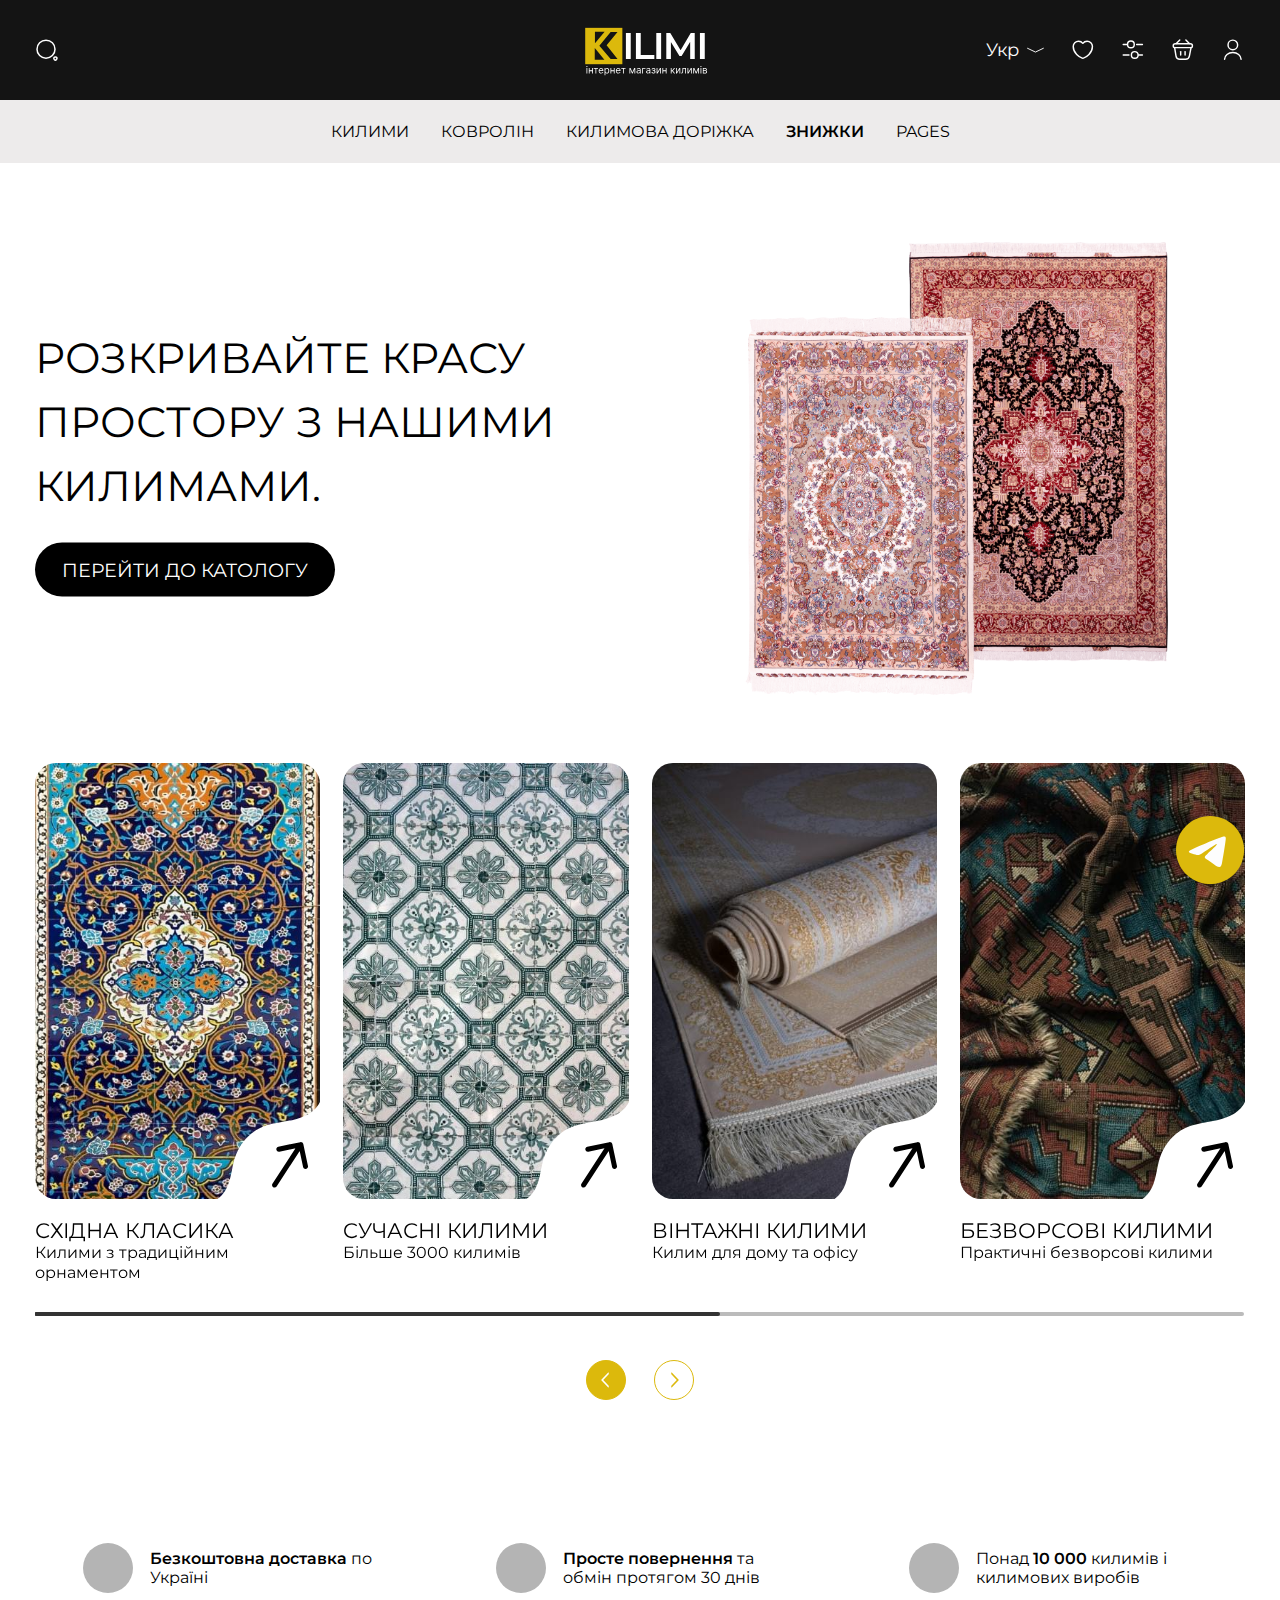
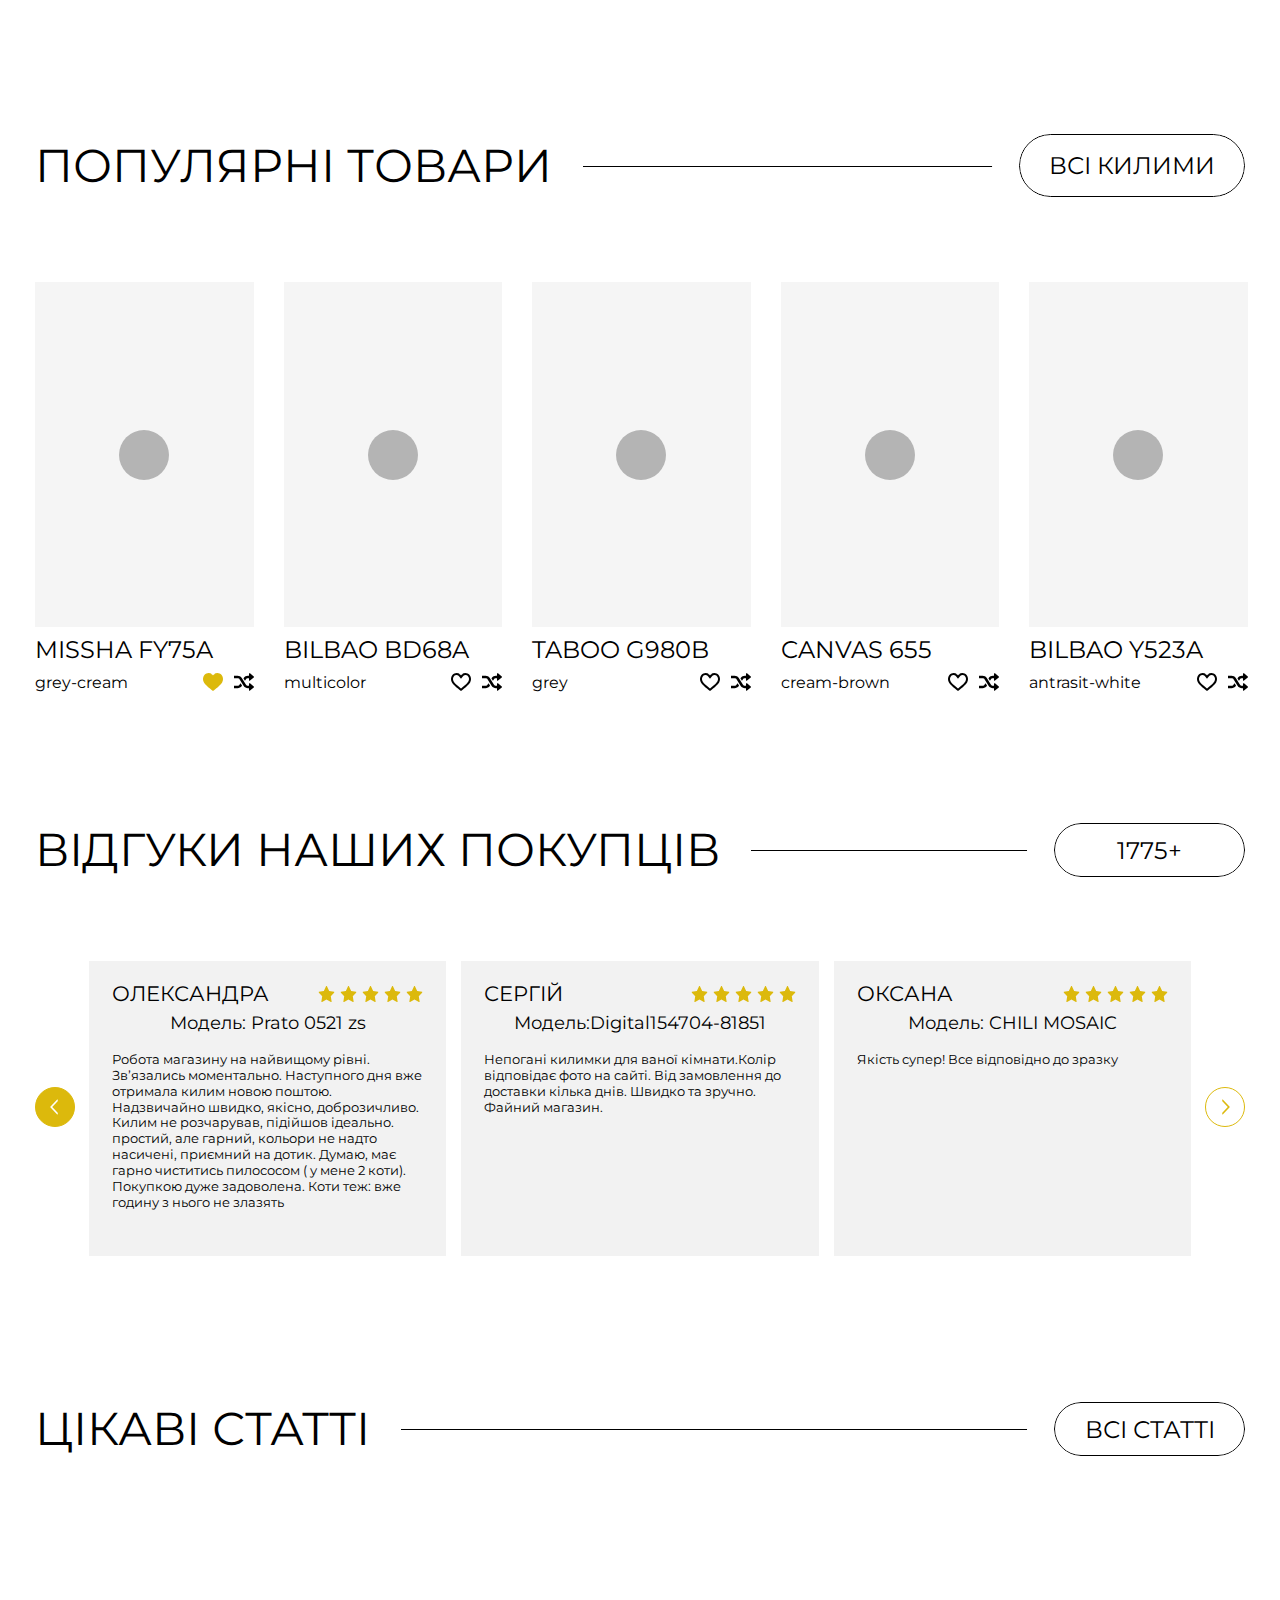
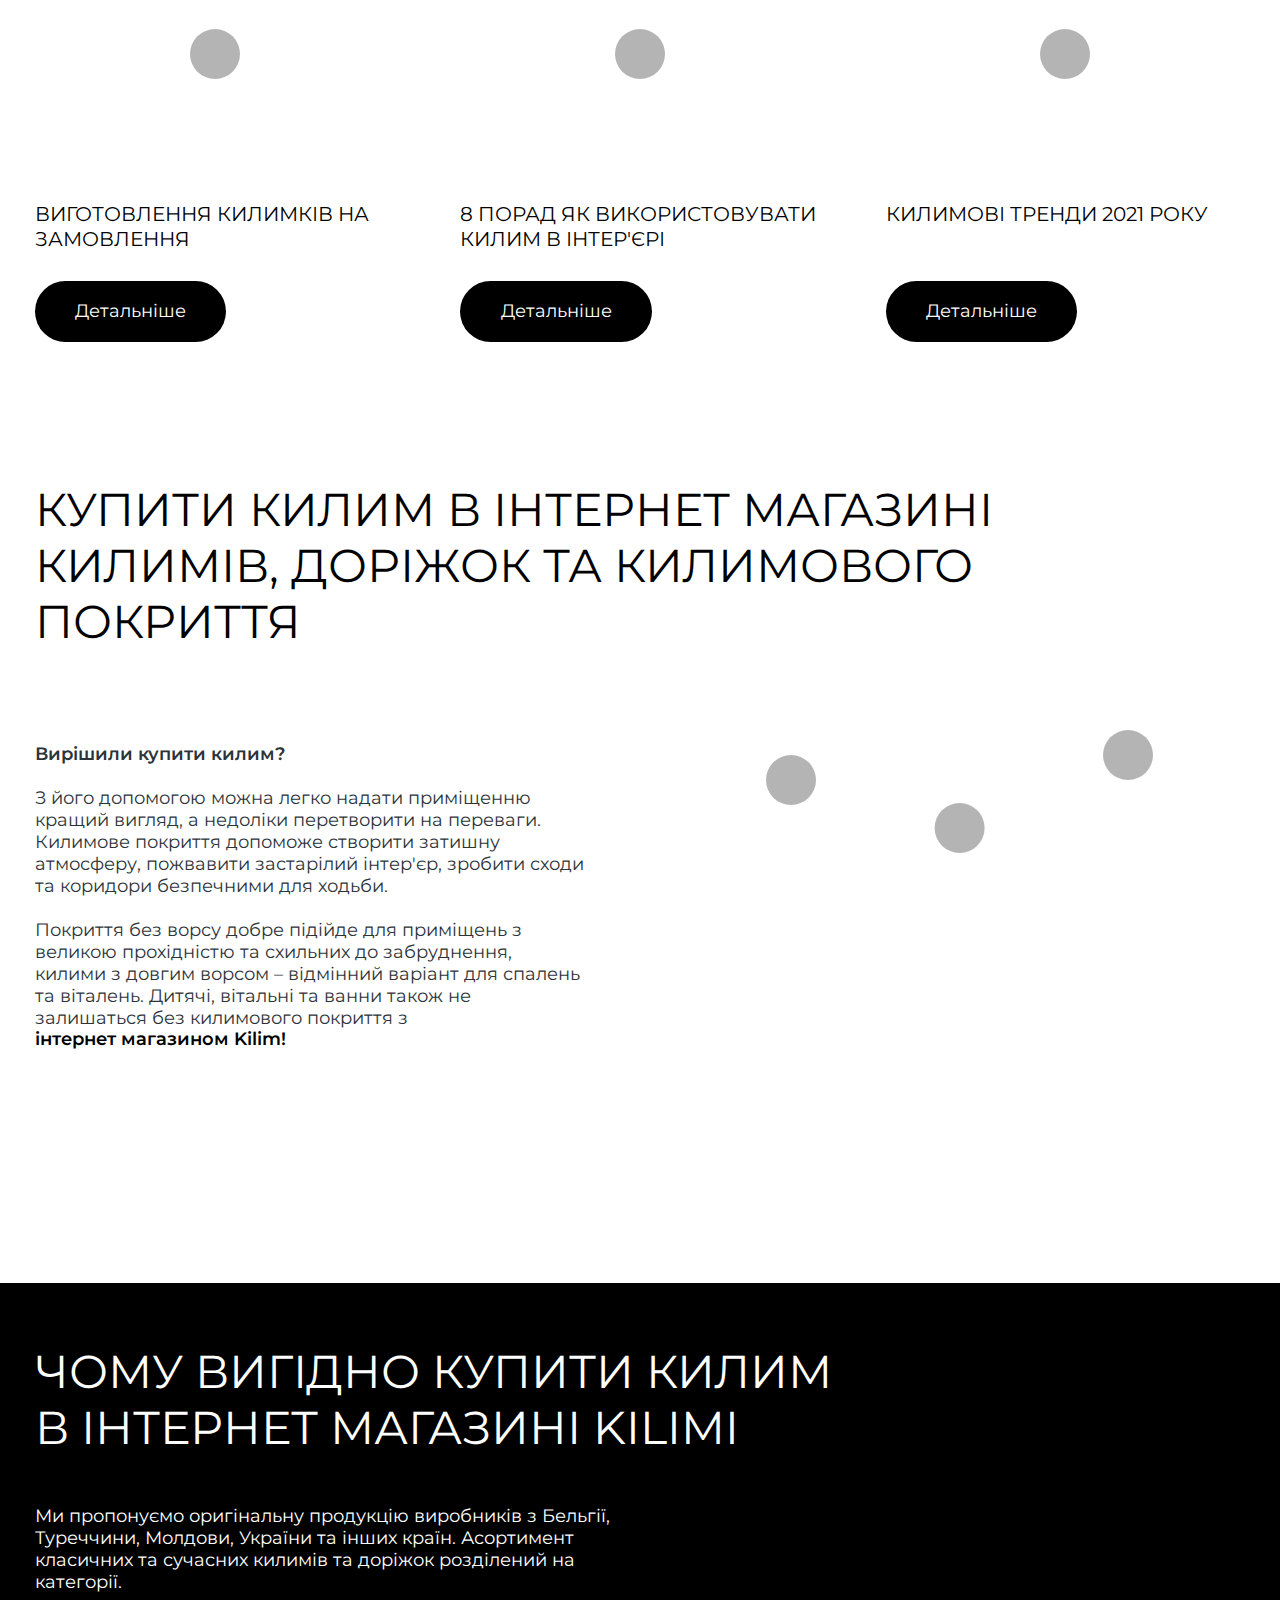
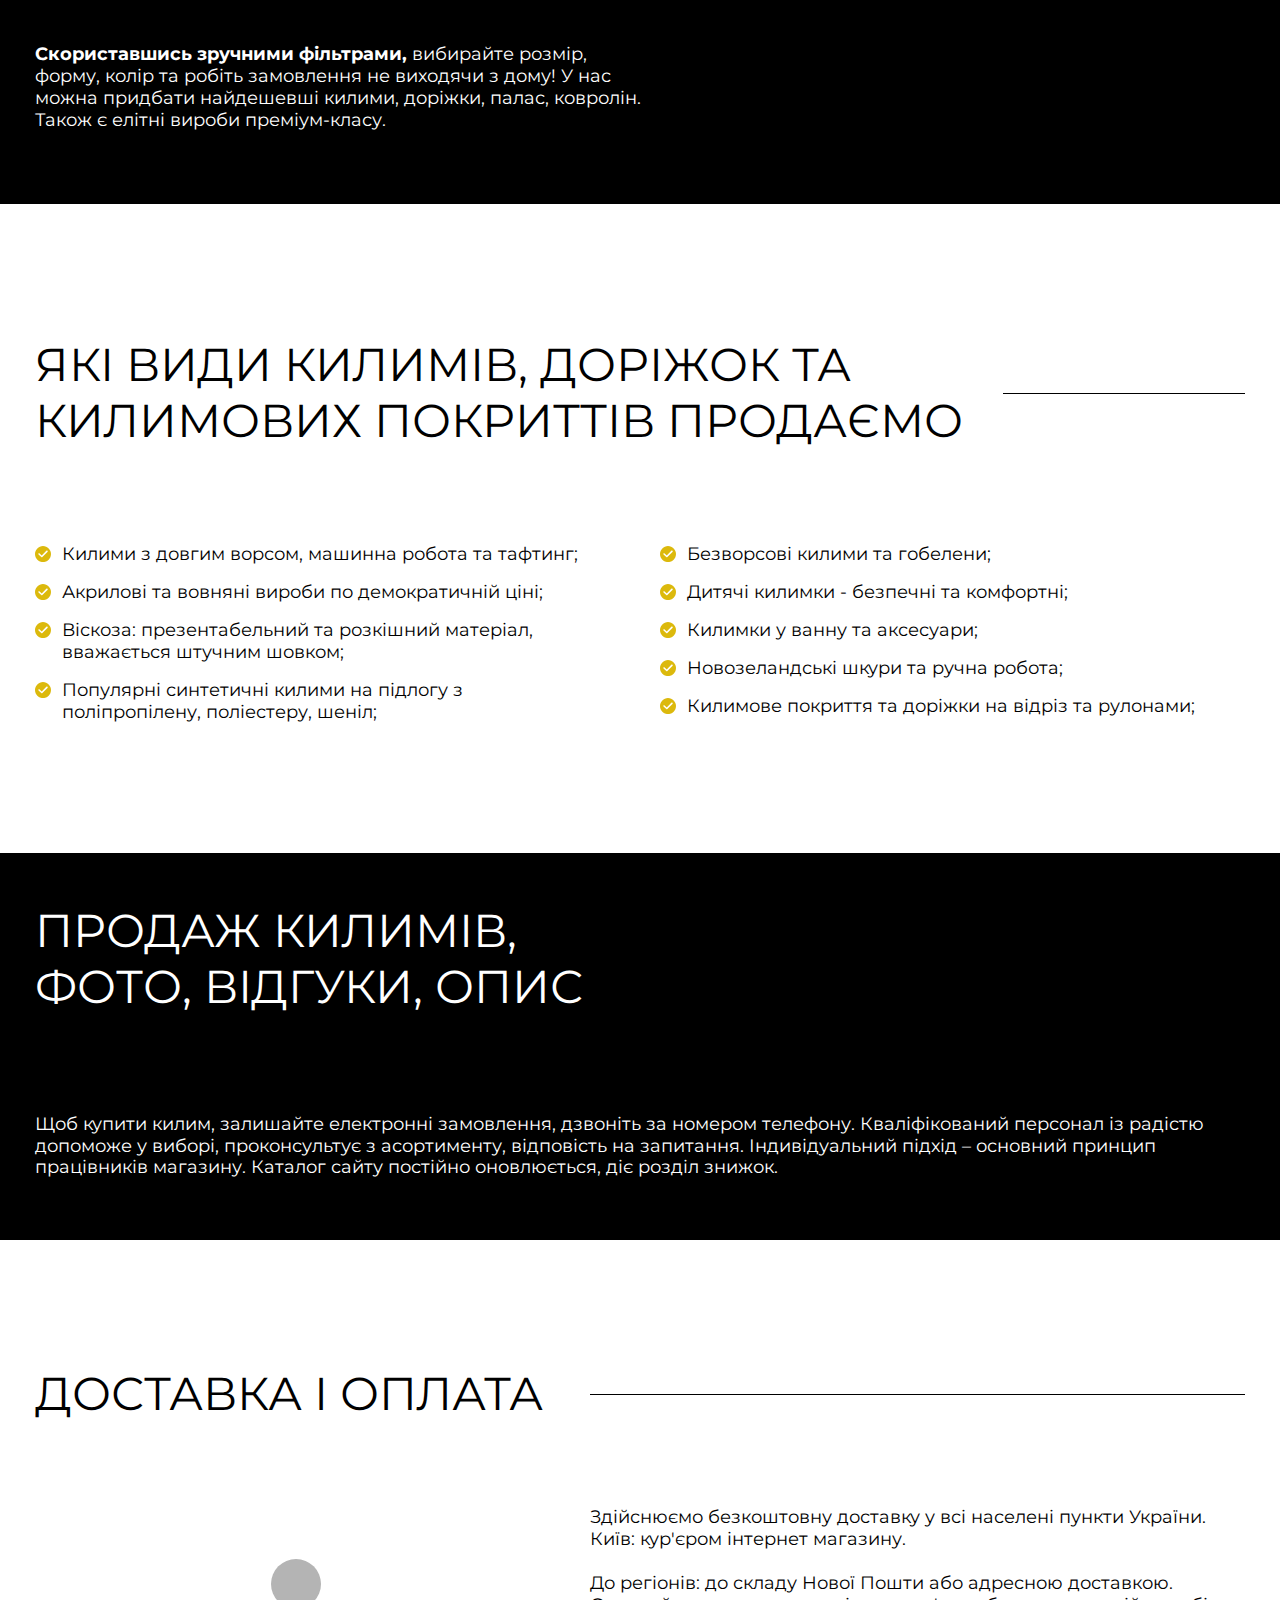
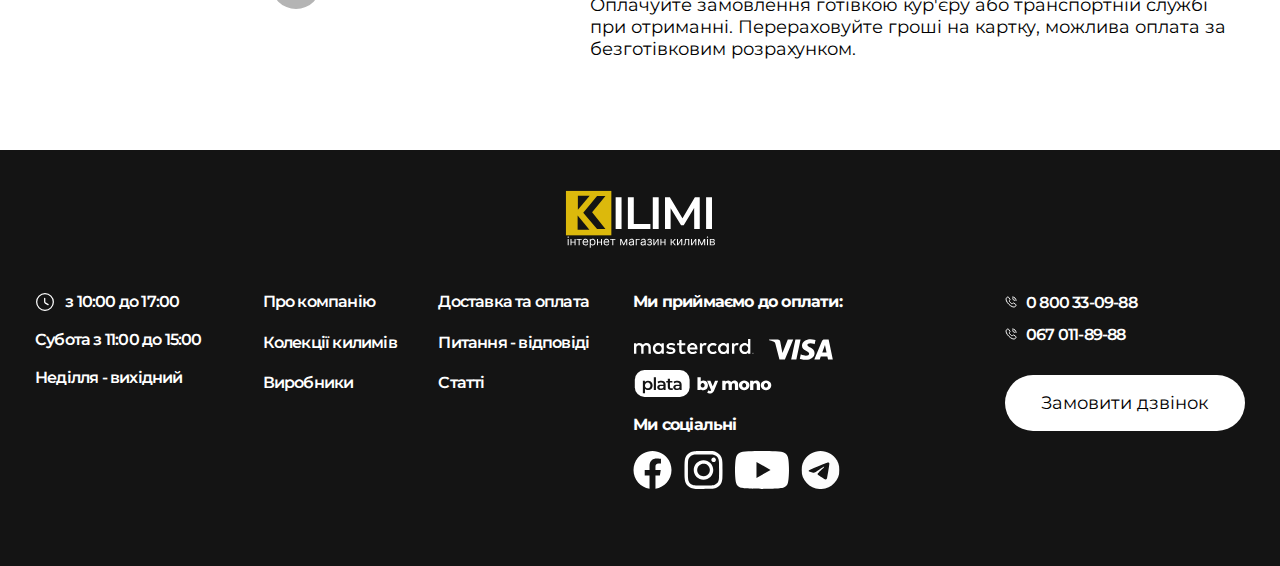
==== commit 4b082522: "Add files via upload" ====
--- a/index.html
+++ b/index.html
@@ -4,9 +4,9 @@
    <meta charset="UTF-8">
    <meta http-equiv="X-UA-Compatible" content="IE=edge">
    <meta name="viewport" content="width=device-width, initial-scale=1.0">
-   <link rel="stylesheet" href="files/select2/css/select2.min.css?_v=20240428153627">
-   <link rel="stylesheet" href="css/style.min.css?_v=20240428153627">
-   <link rel="stylesheet" href="files/swiper/swiper-bundle.min.css?_v=20240428153627">
+   <link rel="stylesheet" href="files/select2/css/select2.min.css?_v=20240519003023">
+   <link rel="stylesheet" href="css/style.min.css?_v=20240519003023">
+   <link rel="stylesheet" href="files/swiper/swiper-bundle.min.css?_v=20240519003023">
    <!--<link rel="icon" type="image/svg+xml" href="favicon.svg">-->
    <title>KILIMI - інтернет магазин килимів</title>
 </head>
@@ -577,7 +577,7 @@
                   <div class="fs__item">
                      <div class="fs__item-content">
                         <h1>Розкривайте красу простору з нашими килимами.</h1>
-                        <a href="#" class="fs__button">Перейти до катологу</a>
+                        <a href="catalog.html" class="fs__button">Перейти до катологу</a>
                      </div>
                   </div>
                   <div class="fs__item">
@@ -604,7 +604,7 @@
                            <div class="carpet-carousel__block">
                               <div class="carpet-carousel__blockImage">
                                  <img class="carpet-carousel__image" src="images/carpet-carousel-1.jpg" alt="">
-                                 <a href="#">
+                                 <a href="product.html">
                                     <svg width="37" height="46" viewBox="0 0 37 46" fill="none" xmlns="http://www.w3.org/2000/svg">
                                        <path d="M0.426707 41.7625C-0.325237 42.9205 0.00393137 44.4688 1.16192 45.2208C2.31992 45.9727 3.86823 45.6435 4.62017 44.4855L0.426707 41.7625ZM31.2949 2.06191C31.0078 0.711381 29.6802 -0.150682 28.3297 0.136438L6.32156 4.81533C4.97103 5.10245 4.10896 6.43003 4.39608 7.78056C4.6832 9.13109 6.01078 9.99315 7.36131 9.70603L26.9241 5.54701L31.0831 25.1098C31.3702 26.4603 32.6978 27.3224 34.0483 27.0353C35.3989 26.7481 36.2609 25.4206 35.9738 24.07L31.2949 2.06191ZM4.62017 44.4855L30.9463 3.9433L26.7528 1.22027L0.426707 41.7625L4.62017 44.4855Z" fill="black"/>
                                     </svg>
@@ -620,7 +620,7 @@
                            <div class="carpet-carousel__block">
                               <div class="carpet-carousel__blockImage">
                                  <img class="carpet-carousel__image" src="images/carpet-carousel-2.jpg" alt="">
-                                 <a href="#">
+                                 <a href="product.html">
                                     <svg width="37" height="46" viewBox="0 0 37 46" fill="none" xmlns="http://www.w3.org/2000/svg">
                                        <path d="M0.426707 41.7625C-0.325237 42.9205 0.00393137 44.4688 1.16192 45.2208C2.31992 45.9727 3.86823 45.6435 4.62017 44.4855L0.426707 41.7625ZM31.2949 2.06191C31.0078 0.711381 29.6802 -0.150682 28.3297 0.136438L6.32156 4.81533C4.97103 5.10245 4.10896 6.43003 4.39608 7.78056C4.6832 9.13109 6.01078 9.99315 7.36131 9.70603L26.9241 5.54701L31.0831 25.1098C31.3702 26.4603 32.6978 27.3224 34.0483 27.0353C35.3989 26.7481 36.2609 25.4206 35.9738 24.07L31.2949 2.06191ZM4.62017 44.4855L30.9463 3.9433L26.7528 1.22027L0.426707 41.7625L4.62017 44.4855Z" fill="black"/>
                                     </svg>
@@ -636,7 +636,7 @@
                            <div class="carpet-carousel__block">
                               <div class="carpet-carousel__blockImage">
                                  <img class="carpet-carousel__image" src="images/carpet-carousel-3.jpg" alt="">
-                                 <a href="#">
+                                 <a href="product.html">
                                     <svg width="37" height="46" viewBox="0 0 37 46" fill="none" xmlns="http://www.w3.org/2000/svg">
                                        <path d="M0.426707 41.7625C-0.325237 42.9205 0.00393137 44.4688 1.16192 45.2208C2.31992 45.9727 3.86823 45.6435 4.62017 44.4855L0.426707 41.7625ZM31.2949 2.06191C31.0078 0.711381 29.6802 -0.150682 28.3297 0.136438L6.32156 4.81533C4.97103 5.10245 4.10896 6.43003 4.39608 7.78056C4.6832 9.13109 6.01078 9.99315 7.36131 9.70603L26.9241 5.54701L31.0831 25.1098C31.3702 26.4603 32.6978 27.3224 34.0483 27.0353C35.3989 26.7481 36.2609 25.4206 35.9738 24.07L31.2949 2.06191ZM4.62017 44.4855L30.9463 3.9433L26.7528 1.22027L0.426707 41.7625L4.62017 44.4855Z" fill="black"/>
                                     </svg>
@@ -652,7 +652,7 @@
                            <div class="carpet-carousel__block">
                               <div class="carpet-carousel__blockImage">
                                  <img class="carpet-carousel__image" src="images/carpet-carousel-4.jpg" alt="">
-                                 <a href="#">
+                                 <a href="product.html">
                                     <svg width="37" height="46" viewBox="0 0 37 46" fill="none" xmlns="http://www.w3.org/2000/svg">
                                        <path d="M0.426707 41.7625C-0.325237 42.9205 0.00393137 44.4688 1.16192 45.2208C2.31992 45.9727 3.86823 45.6435 4.62017 44.4855L0.426707 41.7625ZM31.2949 2.06191C31.0078 0.711381 29.6802 -0.150682 28.3297 0.136438L6.32156 4.81533C4.97103 5.10245 4.10896 6.43003 4.39608 7.78056C4.6832 9.13109 6.01078 9.99315 7.36131 9.70603L26.9241 5.54701L31.0831 25.1098C31.3702 26.4603 32.6978 27.3224 34.0483 27.0353C35.3989 26.7481 36.2609 25.4206 35.9738 24.07L31.2949 2.06191ZM4.62017 44.4855L30.9463 3.9433L26.7528 1.22027L0.426707 41.7625L4.62017 44.4855Z" fill="black"/>
                                     </svg>
@@ -668,7 +668,7 @@
                            <div class="carpet-carousel__block">
                               <div class="carpet-carousel__blockImage">
                                  <img class="carpet-carousel__image" src="images/carpet-carousel-4.jpg" alt="">
-                                 <a href="#">
+                                 <a href="product.html">
                                     <svg width="37" height="46" viewBox="0 0 37 46" fill="none" xmlns="http://www.w3.org/2000/svg">
                                        <path d="M0.426707 41.7625C-0.325237 42.9205 0.00393137 44.4688 1.16192 45.2208C2.31992 45.9727 3.86823 45.6435 4.62017 44.4855L0.426707 41.7625ZM31.2949 2.06191C31.0078 0.711381 29.6802 -0.150682 28.3297 0.136438L6.32156 4.81533C4.97103 5.10245 4.10896 6.43003 4.39608 7.78056C4.6832 9.13109 6.01078 9.99315 7.36131 9.70603L26.9241 5.54701L31.0831 25.1098C31.3702 26.4603 32.6978 27.3224 34.0483 27.0353C35.3989 26.7481 36.2609 25.4206 35.9738 24.07L31.2949 2.06191ZM4.62017 44.4855L30.9463 3.9433L26.7528 1.22027L0.426707 41.7625L4.62017 44.4855Z" fill="black"/>
                                     </svg>
@@ -684,7 +684,7 @@
                            <div class="carpet-carousel__block">
                               <div class="carpet-carousel__blockImage">
                                  <img class="carpet-carousel__image" src="images/carpet-carousel-4.jpg" alt="">
-                                 <a href="#">
+                                 <a href="product.html">
                                     <svg width="37" height="46" viewBox="0 0 37 46" fill="none" xmlns="http://www.w3.org/2000/svg">
                                        <path d="M0.426707 41.7625C-0.325237 42.9205 0.00393137 44.4688 1.16192 45.2208C2.31992 45.9727 3.86823 45.6435 4.62017 44.4855L0.426707 41.7625ZM31.2949 2.06191C31.0078 0.711381 29.6802 -0.150682 28.3297 0.136438L6.32156 4.81533C4.97103 5.10245 4.10896 6.43003 4.39608 7.78056C4.6832 9.13109 6.01078 9.99315 7.36131 9.70603L26.9241 5.54701L31.0831 25.1098C31.3702 26.4603 32.6978 27.3224 34.0483 27.0353C35.3989 26.7481 36.2609 25.4206 35.9738 24.07L31.2949 2.06191ZM4.62017 44.4855L30.9463 3.9433L26.7528 1.22027L0.426707 41.7625L4.62017 44.4855Z" fill="black"/>
                                     </svg>
@@ -700,7 +700,7 @@
                            <div class="carpet-carousel__block">
                               <div class="carpet-carousel__blockImage">
                                  <img class="carpet-carousel__image" src="images/carpet-carousel-4.jpg" alt="">
-                                 <a href="#">
+                                 <a href="product.html">
                                     <svg width="37" height="46" viewBox="0 0 37 46" fill="none" xmlns="http://www.w3.org/2000/svg">
                                        <path d="M0.426707 41.7625C-0.325237 42.9205 0.00393137 44.4688 1.16192 45.2208C2.31992 45.9727 3.86823 45.6435 4.62017 44.4855L0.426707 41.7625ZM31.2949 2.06191C31.0078 0.711381 29.6802 -0.150682 28.3297 0.136438L6.32156 4.81533C4.97103 5.10245 4.10896 6.43003 4.39608 7.78056C4.6832 9.13109 6.01078 9.99315 7.36131 9.70603L26.9241 5.54701L31.0831 25.1098C31.3702 26.4603 32.6978 27.3224 34.0483 27.0353C35.3989 26.7481 36.2609 25.4206 35.9738 24.07L31.2949 2.06191ZM4.62017 44.4855L30.9463 3.9433L26.7528 1.22027L0.426707 41.7625L4.62017 44.4855Z" fill="black"/>
                                     </svg>
@@ -771,11 +771,11 @@
                <div class="popular-goods__items">
                   <div class="popular-goods__item">
                      <div class="popular-goods__block">
-                        <div class="popular-goods__blockImage wrap-lazy-load-image">
+                        <a href="product.html" class="popular-goods__blockImage wrap-lazy-load-image">
                            <img src="images/popular-goods-image-1.png" alt="">
-                        </div>
+                        </a>
                         <div class="popular-goods__blockInfo">
-                           <h3>Missha fy75a</h3>
+                           <h3><a href="product.html">Missha fy75a</a></h3>
                            <div class="popular-goods__blockBottom">
                               <p>grey-cream</p>
                               <div class="popular-goods__blockIcons">
@@ -796,11 +796,11 @@
                   </div>
                   <div class="popular-goods__item">
                      <div class="popular-goods__block">
-                        <div class="popular-goods__blockImage wrap-lazy-load-image">
+                        <a href="product.html" class="popular-goods__blockImage wrap-lazy-load-image">
                            <img src="images/popular-goods-image-2.png" alt="">
-                        </div>
+                        </a>
                         <div class="popular-goods__blockInfo">
-                           <h3>Bilbao BD68A</h3>
+                           <h3><a href="product.html">Bilbao BD68A</a></h3>
                            <div class="popular-goods__blockBottom">
                               <p>multicolor</p>
                               <div class="popular-goods__blockIcons">
@@ -821,11 +821,11 @@
                   </div>
                   <div class="popular-goods__item">
                      <div class="popular-goods__block">
-                        <div class="popular-goods__blockImage wrap-lazy-load-image">
+                        <a href="product.html" class="popular-goods__blockImage wrap-lazy-load-image">
                            <img src="images/popular-goods-image-3.png" alt="">
-                        </div>
+                        </a>
                         <div class="popular-goods__blockInfo">
-                           <h3>Taboo g980b</h3>
+                           <h3><a href="product.html">Taboo g980b</a></h3>
                            <div class="popular-goods__blockBottom">
                               <p>grey</p>
                               <div class="popular-goods__blockIcons">
@@ -846,11 +846,11 @@
                   </div>
                   <div class="popular-goods__item">
                      <div class="popular-goods__block">
-                        <div class="popular-goods__blockImage wrap-lazy-load-image">
+                        <a href="product.html" class="popular-goods__blockImage wrap-lazy-load-image">
                            <img src="images/popular-goods-image-4.png" alt="">
-                        </div>
+                        </a>
                         <div class="popular-goods__blockInfo">
-                           <h3>Canvas 655</h3>
+                           <h3><a href="product.html">Canvas 655</a></h3>
                            <div class="popular-goods__blockBottom">
                               <p>cream-brown</p>
                               <div class="popular-goods__blockIcons">
@@ -871,11 +871,11 @@
                   </div>
                   <div class="popular-goods__item">
                      <div class="popular-goods__block">
-                        <div class="popular-goods__blockImage wrap-lazy-load-image">
+                        <a href="product.html" class="popular-goods__blockImage wrap-lazy-load-image">
                            <img src="images/popular-goods-image-5.png" alt="">
-                        </div>
+                        </a>
                         <div class="popular-goods__blockInfo">
-                           <h3>Bilbao Y523A</h3>
+                           <h3><a href="product.html">Bilbao Y523A</a></h3>
                            <div class="popular-goods__blockBottom">
                               <p>antrasit-white</p>
                               <div class="popular-goods__blockIcons">
@@ -1272,12 +1272,12 @@
 </footer>
    </div>
 
-   <script src="js/script.min.js?_v=20240428153627"></script>
-
-   <script src="files/swiper/swiper-bundle.min.js?_v=20240428153627"></script>
-   <script src="files/swiper/init.js?_v=20240428153627"></script>
-
-   <!--<script src="files/js/jquery-3.7.1.min.js?_v=20240428153627"></script>-->
+   <script src="js/script.min.js?_v=20240519003023"></script>
+
+   <script src="files/swiper/swiper-bundle.min.js?_v=20240519003023"></script>
+   <script src="files/swiper/init.js?_v=20240519003023"></script>
+
+   <!--<script src="files/js/jquery-3.7.1.min.js?_v=20240519003023"></script>-->
 
 </body>
 </html>--- a/css/style.min.css
+++ b/css/style.min.css
@@ -1 +1 @@
-@charset "UTF-8";@font-face{font-family:Inter;font-style:normal;font-weight:400;font-display:swap;src:url(../files/fonts/Inter/400/cyrillic-ext.woff2) format("woff2");unicode-range:U+0460-052F,U+1C80-1C88,U+20B4,U+2DE0-2DFF,U+A640-A69F,U+FE2E-FE2F}@font-face{font-family:Inter;font-style:normal;font-weight:400;font-display:swap;src:url(../files/fonts/Inter/400/cyrillic.woff2) format("woff2");unicode-range:U+0301,U+0400-045F,U+0490-0491,U+04B0-04B1,U+2116}@font-face{font-family:Inter;font-style:normal;font-weight:400;font-display:swap;src:url(../files/fonts/Inter/400/greek-ext.woff2) format("woff2");unicode-range:U+1F00-1FFF}@font-face{font-family:Inter;font-style:normal;font-weight:400;font-display:swap;src:url(../files/fonts/Inter/400/greek.woff2) format("woff2");unicode-range:U+0370-0377,U+037A-037F,U+0384-038A,U+038C,U+038E-03A1,U+03A3-03FF}@font-face{font-family:Inter;font-style:normal;font-weight:400;font-display:swap;src:url(../files/fonts/Inter/400/vietnamese.woff2) format("woff2");unicode-range:U+0102-0103,U+0110-0111,U+0128-0129,U+0168-0169,U+01A0-01A1,U+01AF-01B0,U+0300-0301,U+0303-0304,U+0308-0309,U+0323,U+0329,U+1EA0-1EF9,U+20AB}@font-face{font-family:Inter;font-style:normal;font-weight:400;font-display:swap;src:url(../files/fonts/Inter/400/latin-ext.woff2) format("woff2");unicode-range:U+0100-02AF,U+0304,U+0308,U+0329,U+1E00-1E9F,U+1EF2-1EFF,U+2020,U+20A0-20AB,U+20AD-20C0,U+2113,U+2C60-2C7F,U+A720-A7FF}@font-face{font-family:Inter;font-style:normal;font-weight:400;font-display:swap;src:url(../files/fonts/Inter/400/latin.woff2) format("woff2");unicode-range:U+0000-00FF,U+0131,U+0152-0153,U+02BB-02BC,U+02C6,U+02DA,U+02DC,U+0304,U+0308,U+0329,U+2000-206F,U+2074,U+20AC,U+2122,U+2191,U+2193,U+2212,U+2215,U+FEFF,U+FFFD}@font-face{font-family:Montserrat;font-style:normal;font-weight:400;font-display:swap;src:url(../files/fonts/Montserrat/400/cyrillic-ext.woff2) format("woff2");unicode-range:U+0460-052F,U+1C80-1C88,U+20B4,U+2DE0-2DFF,U+A640-A69F,U+FE2E-FE2F}@font-face{font-family:Montserrat;font-style:normal;font-weight:400;font-display:swap;src:url(../files/fonts/Montserrat/400/cyrillic.woff2) format("woff2");unicode-range:U+0301,U+0400-045F,U+0490-0491,U+04B0-04B1,U+2116}@font-face{font-family:Montserrat;font-style:normal;font-weight:400;font-display:swap;src:url(../files/fonts/Montserrat/400/vietnamese.woff2) format("woff2");unicode-range:U+0102-0103,U+0110-0111,U+0128-0129,U+0168-0169,U+01A0-01A1,U+01AF-01B0,U+0300-0301,U+0303-0304,U+0308-0309,U+0323,U+0329,U+1EA0-1EF9,U+20AB}@font-face{font-family:Montserrat;font-style:normal;font-weight:400;font-display:swap;src:url(../files/fonts/Montserrat/400/latin-ext.woff2) format("woff2");unicode-range:U+0100-02AF,U+0304,U+0308,U+0329,U+1E00-1E9F,U+1EF2-1EFF,U+2020,U+20A0-20AB,U+20AD-20C0,U+2113,U+2C60-2C7F,U+A720-A7FF}@font-face{font-family:Montserrat;font-style:normal;font-weight:400;font-display:swap;src:url(../files/fonts/Montserrat/400/latin.woff2) format("woff2");unicode-range:U+0000-00FF,U+0131,U+0152-0153,U+02BB-02BC,U+02C6,U+02DA,U+02DC,U+0304,U+0308,U+0329,U+2000-206F,U+2074,U+20AC,U+2122,U+2191,U+2193,U+2212,U+2215,U+FEFF,U+FFFD}@font-face{font-family:Montserrat;font-style:normal;font-weight:600;font-display:swap;src:url(../files/fonts/Montserrat/600/cyrillic-ext.woff2) format("woff2");unicode-range:U+0460-052F,U+1C80-1C88,U+20B4,U+2DE0-2DFF,U+A640-A69F,U+FE2E-FE2F}@font-face{font-family:Montserrat;font-style:normal;font-weight:600;font-display:swap;src:url(../files/fonts/Montserrat/600/cyrillic.woff2) format("woff2");unicode-range:U+0301,U+0400-045F,U+0490-0491,U+04B0-04B1,U+2116}@font-face{font-family:Montserrat;font-style:normal;font-weight:600;font-display:swap;src:url(../files/fonts/Montserrat/600/vietnamese.woff2) format("woff2");unicode-range:U+0102-0103,U+0110-0111,U+0128-0129,U+0168-0169,U+01A0-01A1,U+01AF-01B0,U+0300-0301,U+0303-0304,U+0308-0309,U+0323,U+0329,U+1EA0-1EF9,U+20AB}@font-face{font-family:Montserrat;font-style:normal;font-weight:600;font-display:swap;src:url(../files/fonts/Montserrat/600/latin-ext.woff2) format("woff2");unicode-range:U+0100-02AF,U+0304,U+0308,U+0329,U+1E00-1E9F,U+1EF2-1EFF,U+2020,U+20A0-20AB,U+20AD-20C0,U+2113,U+2C60-2C7F,U+A720-A7FF}@font-face{font-family:Montserrat;font-style:normal;font-weight:600;font-display:swap;src:url(../files/fonts/Montserrat/600/latin.woff2) format("woff2");unicode-range:U+0000-00FF,U+0131,U+0152-0153,U+02BB-02BC,U+02C6,U+02DA,U+02DC,U+0304,U+0308,U+0329,U+2000-206F,U+2074,U+20AC,U+2122,U+2191,U+2193,U+2212,U+2215,U+FEFF,U+FFFD}@font-face{font-family:Montserrat;font-style:normal;font-weight:700;font-display:swap;src:url(../files/fonts/Montserrat/700/cyrillic-ext.woff2) format("woff2");unicode-range:U+0460-052F,U+1C80-1C88,U+20B4,U+2DE0-2DFF,U+A640-A69F,U+FE2E-FE2F}@font-face{font-family:Montserrat;font-style:normal;font-weight:700;font-display:swap;src:url(../files/fonts/Montserrat/700/cyrillic.woff2) format("woff2");unicode-range:U+0301,U+0400-045F,U+0490-0491,U+04B0-04B1,U+2116}@font-face{font-family:Montserrat;font-style:normal;font-weight:700;font-display:swap;src:url(../files/fonts/Montserrat/700/vietnamese.woff2) format("woff2");unicode-range:U+0102-0103,U+0110-0111,U+0128-0129,U+0168-0169,U+01A0-01A1,U+01AF-01B0,U+0300-0301,U+0303-0304,U+0308-0309,U+0323,U+0329,U+1EA0-1EF9,U+20AB}@font-face{font-family:Montserrat;font-style:normal;font-weight:700;font-display:swap;src:url(../files/fonts/Montserrat/700/latin-ext.woff2) format("woff2");unicode-range:U+0100-02AF,U+0304,U+0308,U+0329,U+1E00-1E9F,U+1EF2-1EFF,U+2020,U+20A0-20AB,U+20AD-20C0,U+2113,U+2C60-2C7F,U+A720-A7FF}@font-face{font-family:Montserrat;font-style:normal;font-weight:700;font-display:swap;src:url(../files/fonts/Montserrat/700/latin.woff2) format("woff2");unicode-range:U+0000-00FF,U+0131,U+0152-0153,U+02BB-02BC,U+02C6,U+02DA,U+02DC,U+0304,U+0308,U+0329,U+2000-206F,U+2074,U+20AC,U+2122,U+2191,U+2193,U+2212,U+2215,U+FEFF,U+FFFD}@font-face{font-family:Montserrat;font-style:normal;font-weight:800;font-display:swap;src:url(../files/fonts/Montserrat/800/cyrillic-ext.woff2) format("woff2");unicode-range:U+0460-052F,U+1C80-1C88,U+20B4,U+2DE0-2DFF,U+A640-A69F,U+FE2E-FE2F}@font-face{font-family:Montserrat;font-style:normal;font-weight:800;font-display:swap;src:url(../files/fonts/Montserrat/800/cyrillic.woff2) format("woff2");unicode-range:U+0301,U+0400-045F,U+0490-0491,U+04B0-04B1,U+2116}@font-face{font-family:Montserrat;font-style:normal;font-weight:800;font-display:swap;src:url(../files/fonts/Montserrat/800/vietnamese.woff2) format("woff2");unicode-range:U+0102-0103,U+0110-0111,U+0128-0129,U+0168-0169,U+01A0-01A1,U+01AF-01B0,U+0300-0301,U+0303-0304,U+0308-0309,U+0323,U+0329,U+1EA0-1EF9,U+20AB}@font-face{font-family:Montserrat;font-style:normal;font-weight:800;font-display:swap;src:url(../files/fonts/Montserrat/800/latin-ext.woff2) format("woff2");unicode-range:U+0100-02AF,U+0304,U+0308,U+0329,U+1E00-1E9F,U+1EF2-1EFF,U+2020,U+20A0-20AB,U+20AD-20C0,U+2113,U+2C60-2C7F,U+A720-A7FF}@font-face{font-family:Montserrat;font-style:normal;font-weight:800;font-display:swap;src:url(../files/fonts/Montserrat/800/latin.woff2) format("woff2");unicode-range:U+0000-00FF,U+0131,U+0152-0153,U+02BB-02BC,U+02C6,U+02DA,U+02DC,U+0304,U+0308,U+0329,U+2000-206F,U+2074,U+20AC,U+2122,U+2191,U+2193,U+2212,U+2215,U+FEFF,U+FFFD}@font-face{font-family:Montserrat;font-style:normal;font-weight:900;font-display:swap;src:url(../files/fonts/Montserrat/900/cyrillic-ext.woff2) format("woff2");unicode-range:U+0460-052F,U+1C80-1C88,U+20B4,U+2DE0-2DFF,U+A640-A69F,U+FE2E-FE2F}@font-face{font-family:Montserrat;font-style:normal;font-weight:900;font-display:swap;src:url(../files/fonts/Montserrat/900/cyrillic.woff2) format("woff2");unicode-range:U+0301,U+0400-045F,U+0490-0491,U+04B0-04B1,U+2116}@font-face{font-family:Montserrat;font-style:normal;font-weight:900;font-display:swap;src:url(../files/fonts/Montserrat/900/vietnamese.woff2) format("woff2");unicode-range:U+0102-0103,U+0110-0111,U+0128-0129,U+0168-0169,U+01A0-01A1,U+01AF-01B0,U+0300-0301,U+0303-0304,U+0308-0309,U+0323,U+0329,U+1EA0-1EF9,U+20AB}@font-face{font-family:Montserrat;font-style:normal;font-weight:900;font-display:swap;src:url(../files/fonts/Montserrat/900/latin-ext.woff2) format("woff2");unicode-range:U+0100-02AF,U+0304,U+0308,U+0329,U+1E00-1E9F,U+1EF2-1EFF,U+2020,U+20A0-20AB,U+20AD-20C0,U+2113,U+2C60-2C7F,U+A720-A7FF}@font-face{font-family:Montserrat;font-style:normal;font-weight:900;font-display:swap;src:url(../files/fonts/Montserrat/900/latin.woff2) format("woff2");unicode-range:U+0000-00FF,U+0131,U+0152-0153,U+02BB-02BC,U+02C6,U+02DA,U+02DC,U+0304,U+0308,U+0329,U+2000-206F,U+2074,U+20AC,U+2122,U+2191,U+2193,U+2212,U+2215,U+FEFF,U+FFFD}*,::after,::before{box-sizing:border-box;margin:0;padding:0}button{background:0 0;border:none;cursor:pointer}img,picture{height:auto;max-width:100%;vertical-align:top}/*! normalize.css v8.0.1 | MIT License | github.com/necolas/normalize.css */html{line-height:1.15;-webkit-text-size-adjust:100%}body{margin:0}main{display:block}h1{font-size:2em;margin:.67em 0}hr{box-sizing:content-box;height:0;overflow:visible}pre{font-family:monospace,monospace;font-size:1em}a{background-color:transparent}abbr[title]{border-bottom:none;text-decoration:underline;-webkit-text-decoration:underline dotted;text-decoration:underline dotted}b,strong{font-weight:700}code,kbd,samp{font-family:monospace,monospace;font-size:1em}small{font-size:80%}sub,sup{font-size:75%;line-height:0;position:relative;vertical-align:baseline}sub{bottom:-.25em}sup{top:-.5em}img{border-style:none}button,input,optgroup,select,textarea{font-family:inherit;font-size:100%;line-height:1.15;margin:0}button,input{overflow:visible}button,select{text-transform:none}[type=button],[type=reset],[type=submit],button{-webkit-appearance:button}[type=button]::-moz-focus-inner,[type=reset]::-moz-focus-inner,[type=submit]::-moz-focus-inner,button::-moz-focus-inner{border-style:none;padding:0}[type=button]:-moz-focusring,[type=reset]:-moz-focusring,[type=submit]:-moz-focusring,button:-moz-focusring{outline:1px dotted ButtonText}fieldset{padding:.35em .75em .625em}legend{box-sizing:border-box;color:inherit;display:table;max-width:100%;padding:0;white-space:normal}progress{vertical-align:baseline}textarea{overflow:auto}[type=checkbox],[type=radio]{box-sizing:border-box;padding:0}[type=number]::-webkit-inner-spin-button,[type=number]::-webkit-outer-spin-button{height:auto}[type=search]{-webkit-appearance:textfield;outline-offset:-2px}[type=search]::-webkit-search-decoration{-webkit-appearance:none}::-webkit-file-upload-button{-webkit-appearance:button;font:inherit}details{display:block}summary{display:list-item}template{display:none}[hidden]{display:none}body,html{height:100%}.wrapper{display:flex;flex-direction:column;min-height:100vh}main.main{flex:1;padding-top:95px;position:relative}body{background-color:#fff;color:#000;font-family:Montserrat,sans-serif;font-size:18px;font-style:normal;font-weight:400;line-height:21.94px;margin:0}body::-webkit-scrollbar{background-color:#eef0f3;padding:5px;width:8px}body::-webkit-scrollbar-thumb{background-color:#d4d5d8}body._lock{overflow:hidden}body p strong{font-weight:700}a{transition:.3s ease 0s;text-decoration:none}.breadcrumbs{display:flex;flex-wrap:wrap;margin:20px 0;position:relative;z-index:3}.breadcrumbs__item{font-family:Inter,sans-serif;font-size:16px;font-weight:400;line-height:19.36px;list-style:none;position:relative}.breadcrumbs__item:not(:last-child)::after{background-color:#919191;bottom:5px;content:"";display:inline-block;height:1px;margin:0 3px 0 0;position:relative;transform:rotate(116.57deg);width:11.18px}.breadcrumbs__link{color:#919191;opacity:1;transition:opacity .3s ease 0s}.breadcrumbs__name{color:#000}.n_container{margin-left:auto;margin-right:auto;max-width:1350px;padding-left:35px;padding-right:35px}.n_sec-title{font-size:46px;line-height:56px;margin:0}h1,h2,h3,h4,h5,h6{font-weight:400;text-transform:uppercase}.page__head{align-items:flex-end;display:flex;flex-wrap:wrap;padding-bottom:45px;padding-top:85px;position:relative}.page__head .n_container{position:relative;z-index:3}.calls-are-free{min-width:220px;margin-left:auto;margin-right:-15px;padding:20px 0 20px 25px;position:relative}.calls-are-free.show-all-phones .calls-are-free__arrow{top:-2px;transform:scale(1,-1)}.calls-are-free.show-all-phones .calls-are-free__blockPhones{display:block}.calls-are-free__blockPhones li,.calls-are-free__blockPhones li a,.calls-are-free__phone{display:table;font-family:Inter,sans-serif;font-size:16px;font-weight:400;line-height:19.36px;text-align:left}.calls-are-free__blockPhones li a span,.calls-are-free__blockPhones li span,.calls-are-free__phone span{font-weight:600}.calls-are-free__phone{align-items:center;display:flex}.calls-are-free__phone p{cursor:pointer;-webkit-user-select:none;-moz-user-select:none;user-select:none}.calls-are-free__arrow,.calls-are-free__icon{position:relative;z-index:1}.calls-are-free__icon{margin-right:11px;top:0}.calls-are-free__arrow{bottom:2px;margin-left:5px}.calls-are-free__blockPhones{background-color:#fff;border-radius:14px;display:none;padding:3px 35px 12px;position:absolute}.calls-are-free__blockPhones ol,.calls-are-free__blockPhones ul{list-style:none}.calls-are-free__blockPhones ol li,.calls-are-free__blockPhones ul li{color:#000;margin:12px 0}.calls-are-free__blockPhones ol li span,.calls-are-free__blockPhones ul li span{font-weight:600}.calls-are-free__blockPhones ol li::after,.calls-are-free__blockPhones ul li::after{background-color:#000;content:"";display:block;height:1px;opacity:0;margin-top:3px;transition:opacity .3s ease 0s;width:100%}.calls-are-free__blockPhones ol li:hover,.calls-are-free__blockPhones ul li:hover{color:#000}.calls-are-free__blockPhones ol li:hover::after,.calls-are-free__blockPhones ul li:hover::after{opacity:1}.calls-are-free__blockPhones ol li a,.calls-are-free__blockPhones ul li a{color:inherit}.calls-are-free__blockPhones ol li a span,.calls-are-free__blockPhones ul li a span{font-weight:600}.calls-are-free__textUnderPhone{font-size:16px;font-weight:400;line-height:19.5px;margin:6px 0 0!important}.page__title{font-family:Inter,sans-serif;font-size:45px;line-height:54.46px;margin:0;text-align:center}.custom-checkbox{border-radius:2px;cursor:pointer;display:table;font-size:16px;line-height:14px;margin-bottom:0;padding-left:43px;-webkit-user-select:none;-moz-user-select:none;user-select:none}.custom-checkbox:not(:last-child){margin-right:15px}.custom-checkbox.check{color:#181d23}.custom-checkbox__input{clip:rect(0 0 0 0);height:1px;position:absolute;overflow:hidden;width:1px}.custom-checkbox__box{align-items:center;background-color:#fff;border:1px solid #535151;border-radius:50%;display:flex;justify-content:center;height:23px;margin-left:-43px;margin-top:-2px;position:absolute;transition:.2s ease 0s;width:23px}.custom-checkbox__text{border-top:1px dashed #6a6868;color:#535151;cursor:pointer;font-size:18px;font-weight:400;line-height:21.94px;padding:5px 0;-webkit-user-select:none;-moz-user-select:none;user-select:none}.custom-checkbox__input:checked~.custom-checkbox__box{background-color:#000;border-color:#000}.custom-checkbox__input:checked~.custom-checkbox__text{color:#000!important}.wrap-lazy-load-image{position:relative}.wrap-lazy-load-image img,.wrap-lazy-load-image.img-loaded .sk-spinner-pulse{opacity:0}.wrap-lazy-load-image img{transition:.3s ease 0s}.wrap-lazy-load-image.img-loaded img{opacity:1}.sk-spinner-pulse{animation:sk-spinner-pulse 1s infinite ease-in-out;background-color:#b4b4b4;border-radius:100%;left:50%;height:50px;margin-left:-25px;margin-top:-25px;position:absolute;top:50%;width:50px;z-index:0}.wrap-lazy-load-image.img-loaded .sk-spinner-pulse{z-index:-100}.wrap-lazy-load-image.img-loaded img{z-index:1}@keyframes sk-spinner-pulse{0%{transform:scale(0)}100%{opacity:0;transform:scale(1)}}.header{left:0;position:absolute;right:0;top:0;width:100%;z-index:102}.header.n_scroll .menu{padding-bottom:0}.header.n_scroll .header__top{height:55px}.header.n_scroll .header-container{height:40px}.header__wrapper{background-color:#edebeb;left:0;position:fixed;transition:background .3s ease 0s;top:0;width:100%;z-index:50}.header-container{align-items:center;display:flex;justify-content:center;height:63px;position:relative;transition:height .3s}.header__blockLogo{align-items:center;flex:0 0 126px;display:flex;position:relative;transform:translate(103%,-1px);z-index:6}.header__blockLogo img,.header__blockLogo svg{max-height:100%;max-width:100%}.header__top{background-color:#141414;height:100px;position:relative;transition:height .3s}.header__top .n_container{align-items:center;display:flex;justify-content:space-between;min-height:100%}.header__serchForm{background-color:#000;border-top:1px solid #5c5c5c;bottom:0;left:0;height:62px;opacity:1;position:absolute;right:0;transition:.2s ease 0s;transform:translateY(100%);width:100%;z-index:20}.header__serchForm.hidden{pointer-events:none;opacity:0;transform:translateY(90%)}.header__serchForm .n_container{position:relative}.header__serchForm input{border:none;border-radius:120px;height:42px;font-size:16px;line-height:42px;padding-left:20px;padding-right:55px;width:100%}.header__serchForm button{cursor:pointer;height:24px;position:absolute;right:48px;top:50%;transform:translateY(-50%);width:24px;z-index:500}.header__serchForm button img{pointer-events:none}.header__blockUser{align-items:center;display:flex}.header__blockUser a{align-items:center;height:24px;display:flex;justify-content:center;margin-left:26px;width:24px}.header .menu{padding-bottom:2px}.header .menu__icon{display:none;font-size:0}.header .menu__list>li{display:table;position:relative;width:auto}.header .menu__list>li::after{left:0!important;width:100%!important}.header .menu li.fatty{font-weight:600}.header .menu li.current-menu-item:after,.header .menu li.current_page_item:after{background-color:#000}.header .menu-item{font-weight:400;position:relative}.header .menu__link,.header .menu__sub-link{transition:all .3s ease 0s}.header .menu__sub-list li{list-style:none}.header .menu__arrow{bottom:0;display:block;height:9px;font-size:0;overflow:hidden;margin-left:9px;position:relative;transition:transform .3s ease 0s;width:10px}.header .menu__arrow img,.header .menu__arrow svg{stroke:#000;left:0;max-width:100%;position:absolute;top:1px}body._touch .header .menu__list>li._active .menu__sub-list{top:calc(100% - 0px)}body._pc .header .menu__list>li:hover .menu__sub-list{opacity:1;pointer-events:all;transform:perspective(400px) rotateX(0);visibility:visible}body._touch .header .menu__list{flex:1 1 auto}body._touch .header .menu__list>li._active .menu__arrow{transform:scale(1,-1)}.section__wrapTitle{align-items:center;display:flex;position:relative}.section__wrapTitle::after{background-color:#000;content:"";display:block;height:1px;position:absolute;top:50%;width:100%;z-index:0}.section__wrapTitle .n_sec-title,.section__wrapTitleRightElement{background-color:#fff;position:relative;z-index:1}.section__wrapTitle .n_sec-title{padding-right:31px}.section__wrapTitleRightElement{border:1px solid #000;border-radius:46px;color:#000;font-size:24px;line-height:29.26px;outline:27px solid #fff;margin:0 0 0 auto;min-width:191px;padding:12px 29px 10px;text-align:center;text-transform:uppercase;white-space:nowrap}.section__wrapTitleRightElement.big{min-width:238px;padding:22px 29px}.fs{overflow:hidden;padding-bottom:213px;padding-top:217px}.fs h1{font-size:64px;line-height:78.02px;margin:0}.fs__button{align-items:center;background-color:#000;border-radius:176px;color:#fff;height:60px;font-size:24px;font-weight:400;line-height:29.26px;display:flex;justify-content:center;margin-top:25px;padding:2px 20px 0;text-align:center;text-transform:uppercase;width:374px}.fs__itemImages{height:100%;position:relative;width:100%}.fs__wrapImage{position:absolute}.fs__wrapImage.one{left:11.5%;max-width:308px;top:31px;z-index:1}.fs__wrapImage.two{max-width:314px;right:0;top:-70px;z-index:0}.carpet-carousel{padding-bottom:39px}.carpet-carousel__wrapSlider{position:relative;overflow:hidden}.carpet-carousel__block h2{font-size:24px;line-height:29.26px;margin:0;text-transform:uppercase}.carpet-carousel__block p{font-size:16px;line-height:19.5px;margin:0}.carpet-carousel__blockImage{margin-bottom:32px;padding-bottom:153%;position:relative}.carpet-carousel__blockImage img.carpet-carousel__image{border-radius:21px;left:0;height:100%;-o-object-fit:cover;object-fit:cover;position:absolute;top:0;width:100%;z-index:0}.carpet-carousel__blockImage img.carpet-carousel__under-arrow{bottom:-1px;position:absolute;right:-1px;z-index:1}.carpet-carousel__blockImage a{bottom:5px;position:absolute;right:11px;z-index:3}.carpet-carousel__blockImage a:hover svg{transform:rotate(58deg)}.carpet-carousel__blockImage a:hover svg path{fill:#dcb90c}.carpet-carousel__blockImage a svg{transition:.3s ease 0s}.carpet-carousel__blockImage a svg path{transition:inherit}.slider__navigation{display:flex;justify-content:center;padding-top:150px}.slider__navigation .swiper-scrollbar{background-color:#bbb;border-radius:3px;height:3px;margin-left:-13px;transform:translateY(-106px);width:100%!important}.slider__navigation .swiper-scrollbar .swiper-scrollbar-drag{background-color:#333;border-radius:3px;cursor:pointer}.slider__navigation .swiper-btn{margin-left:14px;margin-right:14px;position:static}.info-columns{padding-bottom:57px;padding-top:80px}.info-columns__content{align-items:center;display:flex}.info-columns__content p{font-size:16px;line-height:19.5px;margin:0}.info-columns__content p strong{font-weight:600}.info-columns__blockIcon{align-items:center;height:98px;display:flex;justify-content:flex-end;margin-right:16px;min-width:52px;max-width:52px}.popular-goods{overflow:hidden;padding-bottom:54px;padding-top:60px}.popular-goods__items{display:flex;overflow-x:auto;margin:85px -23px 0}.popular-goods__items::-webkit-scrollbar{width:0!important;height:0;display:none!important;background:0 0}.popular-goods__item{margin-left:23px;margin-right:23px}.popular-goods__block h3{font-size:24px;line-height:29.26px;margin:8px 0 2px}.popular-goods__block p{font-size:16px;line-height:19.5px;margin:6px 0}.popular-goods__blockImage{background-color:#f5f5f5;height:345px;width:218.5px}.popular-goods__blockImage img{left:0;height:100%;-o-object-fit:cover;object-fit:cover;position:absolute;top:0;width:100%}.popular-goods__blockBottom{align-items:flex-start;display:flex;justify-content:space-between}.popular-goods__blockIcons{align-items:center;display:flex;margin-left:auto;padding-left:12px;position:relative;top:4px}.popular-goods__blockIcons a:not(:first-child){margin-left:11px}.popular-goods__blockIcons a.in-favorites svg path{fill:#dcb90c;stroke:#dcb90c}.reviews{padding-bottom:70px;padding-top:70px}.reviews__wrapSlider{margin-top:83px;position:relative}.reviews__slider{margin-left:35px;margin-right:35px;overflow:hidden}.reviews__slider .swiper-slide{height:auto!important;min-height:295px}.reviews__reviewBlock{background-color:#f2f2f2;min-height:100%;padding:16px 23px 20px}.reviews__reviewName{font-size:21px;line-height:24px;margin:0 12px 0 0}.reviews__reviewWrapName{align-items:center;display:flex;flex-wrap:wrap}.reviews__reviewWrapRating{margin-left:auto}.reviews__reviewWrapRating img{margin-bottom:8px;margin-top:8px}.reviews__reviewModel{font-size:18px;line-height:21.94px;margin:3px 0 17px;text-align:center}.reviews__reviewBlockText p{font-size:13px;line-height:15.85px;margin:0}.swiper-btn{align-items:center;background-color:#fff;border:1px solid #dcb90c;border-radius:50%;display:flex;justify-content:center;min-height:32px;max-height:32px;min-width:32px;max-width:32px;transition:.3s ease 0s}.swiper-btn.swiper-button-prev{left:0}.swiper-btn.swiper-button-prev svg{right:1px;transform:scale(-1,1)}.swiper-btn.swiper-button-next{right:0}.swiper-btn.swiper-button-next svg{left:1px}.swiper-btn.swiper-button-disabled{background-color:#dcb90c;opacity:1!important}.swiper-btn.swiper-button-disabled svg path{fill:#fff}.swiper-btn::after{display:none}.swiper-btn svg{height:16px!important;position:relative;width:16px!important}.interesting-articles{padding-bottom:80px;padding-top:75px}.interesting-articles__items{margin-top:84px}.interesting-articles__item{display:flex;flex-direction:column}.interesting-articles__blockImage{display:block;padding-bottom:63%;position:relative}.interesting-articles__blockImage img{left:0;height:100%;-o-object-fit:cover;object-fit:cover;position:absolute;top:0;width:100%}.interesting-articles__blockImage:hover:before{opacity:.3}.interesting-articles__blockImage:before{background-color:#dcb90c;content:"";display:block;height:100%;left:0;opacity:0;position:absolute;right:0;transition:.3s ease 0s;top:0;width:100%;z-index:2}.interesting-articles h3{font-size:20px;line-height:24.38px;margin:35px 0 30px}.interesting-articles__button{align-items:center;background:#000;border-radius:35px;color:#fff;display:flex;justify-content:center;height:61px;font-size:18px;line-height:21.94px;margin-top:auto;padding:0 20px;text-align:center;width:191.45px}.carpeting{padding-bottom:232px;padding-top:60px}.carpeting__items{margin-top:94px}.carpeting__item{position:relative}.carpeting__itemImages.active-one .carpeting__wrapImage.one{z-index:2}.carpeting__itemImages.active-one .carpeting__wrapImage.two{z-index:1}.carpeting__itemImages.active-one .carpeting__wrapImage.three{z-index:0}.carpeting__itemImages.active-two .carpeting__wrapImage.one,.carpeting__itemImages.active-two .carpeting__wrapImage.three{z-index:0}.carpeting__itemImages.active-two .carpeting__wrapImage.two{z-index:1}.carpeting__itemImages.active-three .carpeting__wrapImage.one{z-index:1}.carpeting__itemImages.active-three .carpeting__wrapImage.two{z-index:2}.carpeting__itemImages.active-three .carpeting__wrapImage.three{z-index:3}.carpeting__blockText{max-width:550px}.carpeting__blockText p{color:#2c3339;font-size:18px;line-height:21.94px;margin:0}.carpeting__blockText p:not(:last-child){margin-bottom:22px}.carpeting__blockText p strong{font-weight:600}.carpeting__blockText p strong:not(:first-child){color:#000}.carpeting__wrapImage{cursor:pointer;max-width:45%;position:absolute;top:0;z-index:0}.carpeting__wrapImage.one,.carpeting__wrapImage.three{width:233.24px}.carpeting__wrapImage.one{left:0;top:25px}.carpeting__wrapImage.two{left:50%;transform:translateX(-50%);top:73px;width:270.02px}.carpeting__wrapImage.three{right:0}.carpeting__wrapImage img{height:auto;pointer-events:none;-webkit-user-select:none;-moz-user-select:none;user-select:none;max-width:100%}.bargain-in-kilima{background-color:#000;color:#fff;padding-bottom:72px;padding-top:61px;position:relative}.bargain-in-kilima .n_sec-title,.bargain-in-kilima__blockText{position:relative;z-index:3}.bargain-in-kilima__blockText{padding-top:50px}.bargain-in-kilima__blockText p{font-size:18px;font-weight:400;line-height:21.94px}.bargain-in-kilima__blockText p:not(:last-child){margin-bottom:50px}.bargain-in-kilima__blockImage{height:100%;position:absolute;right:0;top:0;width:383px}.bargain-in-kilima__blockImage::before{background:linear-gradient(-90deg,rgba(0,0,0,.5) .5%,#000 100%);bottom:0;content:"";display:block;left:0;height:100%;position:absolute;right:0;top:0;width:100%;z-index:2}.bargain-in-kilima__image{left:0;height:100%;-o-object-fit:cover;object-fit:cover;position:absolute;top:0;width:100%;z-index:0}.types-of-carpets{padding-bottom:116px;padding-top:133px}.types-of-carpets ul{margin:95px 0 0 0;padding-left:0}.types-of-carpets ul li{list-style:none;max-width:550px;margin:16px 0;padding-left:27px;position:relative}.types-of-carpets ul li:first-child{margin-top:0}.types-of-carpets ul li::before{content:url(../images/svg/list-style-image.svg);left:0;position:absolute;top:2px}.sale-of-carpets{background-color:#000;color:#fff;padding-bottom:61px;padding-top:50px}.sale-of-carpets .n_sec-title{max-width:640px}.sale-of-carpets__blockText{padding-top:99px}.sale-of-carpets__blockText p{margin:0}.sale-of-carpets__blockText p:not(:last-child){margin-bottom:35px}.delivery-and-payment{padding-bottom:64px;padding-top:126px}.delivery-and-payment__item{margin-bottom:50px}.delivery-and-payment .hidden{display:none}.delivery-and-payment__blockImage{min-height:68px}.delivery-and-payment__blockText p{margin:0}.delivery-and-payment__blockText p:not(:last-child){margin-bottom:22px}.delivery-and-payment__telegram{align-items:center;border-radius:50%;display:flex;justify-content:center;height:95px;margin-left:auto;overflow:hidden;padding:1px;width:95px}.delivery-and-payment__telegram img{transition:.3s ease 0s}.to-order__after,.to-order__before{display:block}.to-order__after.hidden,.to-order__before.hidden{display:none}.to-order__after{padding-bottom:183px;padding-top:36px}.to-order__after h2,.to-order__after p{margin:0;text-align:center}.to-order__after h2{font-size:45px;font-weight:700;line-height:54.86px;margin-bottom:11px;margin-top:37px;position:relative;text-transform:uppercase}.to-order__after>p{font-size:36px;font-weight:400;line-height:43.88px;display:table;max-width:1025px;margin-left:auto;margin-right:auto}.to-order__after>img{display:table;margin-left:auto;margin-right:auto}.to-order__after img{height:45px;width:45px}.to-order__afterColumns{padding-top:39px}.to-order__afterColumn{align-items:center;display:flex}.to-order__afterColumnInfo{padding-left:29px}.to-order__afterColumnInfo h4,.to-order__afterColumnInfo p{font-size:16px;line-height:19.5px;margin:0;text-align:left}.to-order__afterColumnInfo h4{font-weight:600;margin-bottom:4px;text-transform:none}.to-order__afterColumnInfo p{font-weight:400}.to-order__digital-stages{align-items:center;display:flex;justify-content:center;margin-top:40px;position:relative}.to-order__digital-stages.stage-one-active .to-order__digital-stage:nth-child(1) button{background-color:#000;border-color:#000;color:#fff}.to-order__digital-stages.stage-one-active .to-order__digital-stage:nth-child(1) p{color:#000}.to-order__digital-stages.stage-two-active .to-order__digital-stage:nth-child(1) button,.to-order__digital-stages.stage-two-active .to-order__digital-stage:nth-child(2) button{background-color:#000;border-color:#000;color:#fff}.to-order__digital-stages.stage-two-active .to-order__digital-stage:nth-child(1) p,.to-order__digital-stages.stage-two-active .to-order__digital-stage:nth-child(2) p{color:#000}.to-order__digital-stages.stage-three-active .to-order__digital-stage:nth-child(1) button,.to-order__digital-stages.stage-three-active .to-order__digital-stage:nth-child(2) button,.to-order__digital-stages.stage-three-active .to-order__digital-stage:nth-child(3) button{background-color:#000;border-color:#000;color:#fff}.to-order__digital-stages.stage-three-active .to-order__digital-stage:nth-child(1) p,.to-order__digital-stages.stage-three-active .to-order__digital-stage:nth-child(2) p,.to-order__digital-stages.stage-three-active .to-order__digital-stage:nth-child(3) p{color:#000}.to-order__digital-stages::before{background-color:#000;content:"";display:block;height:1px;left:50%;position:absolute;transform:translateX(-50%);top:21px;width:210px}.to-order__digital-stage{padding-left:5px;padding-right:5px;width:123px}.to-order__digital-stage button{align-items:center;background-color:#fff;border-radius:50%;border:1px solid #919191;cursor:default;display:flex;justify-content:center;height:43px;font-size:24px;font-weight:400;line-height:43px;outline:13px solid #fff;margin-left:auto;margin-right:auto;position:relative;width:43px;z-index:1}.to-order__digital-stage p{color:#919191;font-size:16px;line-height:19.5px;margin:14px 0 0;text-align:center}.to-order__blockStage{display:none}.to-order__blockStage.show-stage{display:block}.to-order__tabs{display:flex;justify-content:space-between}.to-order__tab{border-bottom:1px solid #7a7575;color:#7a7575;font-size:18px;font-weight:400;line-height:21.94px;margin:0;padding-bottom:5px}.to-order__tab.tab-active{color:#000;border-color:#000}.to-order__tab:nth-child(1){margin-right:8px}.to-order__tab:nth-child(2){margin-left:8px}.to-order__tabContent{display:none}.to-order__tabContent.tab-content-active{display:block}.to-order__tabContentTextAboveFields{font-size:18px;line-height:21.94px;margin:0 0 29px}.to-order__items{padding-bottom:43px;padding-top:79px}.to-order__item{padding-bottom:100px}.to-order__blockProduct{border:1px solid #edebeb;border-radius:20px;display:flex;margin-bottom:30px;padding:38px 60px 38px 44px;position:relative}.to-order__blockProductRemove{position:absolute;right:8px;top:10px}.to-order__blockProductInfo{padding-left:38px}.to-order__blockProductInfo h3{color:#545353;font-size:32px;font-weight:600;line-height:39.01px;margin:-5px 0 14px}.to-order__blockProductInfo table{border-spacing:0 8px}.to-order__blockProductInfo table th{color:#252525;font-size:19.84px;line-height:24.19px;text-align:left}.to-order__blockProductInfo table th:nth-child(1){font-weight:500;padding-right:18px}.to-order__blockProductInfo table th:nth-child(2){font-weight:400}.to-order__blockProductImage{background-color:#f5f5f5;border-radius:20px;height:183px;flex:0 0 176px;position:relative;width:176px}.to-order__blockProductImage img{border-radius:inherit;left:0;height:100%;-o-object-fit:cover;object-fit:cover;position:absolute;width:100%}.to-order__blockPrice{padding-left:43px;padding-top:4px}.to-order__blockPrice p{color:#535151;display:flex;font-size:36px;font-weight:600;line-height:43.88px;margin:0;text-transform:uppercase}.to-order__blockPrice p span{display:table;margin-left:auto}.to-order__blockPrice a{align-items:center;background-color:#030303;border-radius:100px;color:#fff;font-size:18px;font-weight:400;line-height:21.94px;display:flex;justify-content:center;flex-direction:column;height:78px;margin-top:35px;padding:8px 20px;text-align:center;transition:.2s ease 0s;width:326px}.to-order__blockPrice a span{font-weight:800}.select2-search__field{outline:0}.select2-selection--single,.wrapSelects .form__field.address-field{height:69px!important;font-size:24px;font-weight:400;line-height:69px!important;margin-bottom:30px}.wrapSelects .form__field.address-field{padding:20px 31px!important}.select2-selection--single{background-color:#edebeb!important;border-radius:100px!important;border:none!important;padding:20px 38px 20px 21px!important}.wrapSelects .form__field.address-field::-moz-placeholder{color:#535151!important}.select2-selection__placeholder,.wrapSelects .form__field.address-field::placeholder{color:#535151!important}.select2.select2-container--open .select2-selection__arrow{transform:rotate(180deg)}.select2-selection__arrow{height:5px!important;right:30px!important;top:33px!important;width:14px!important}.select2-selection__arrow::after{content:url(../images/svg/select2-arrow.svg);left:-1px;position:absolute;top:-37px}.select2-selection__arrow b{display:none}.select2-dropdown{border:1px solid #edebeb!important;border-top-left-radius:20px!important;border-top-right-radius:20px!important;margin-top:-28px}.select2-search__field{border:1px solid #edebeb!important;border-radius:20px;font-size:16px;height:38px;padding-left:12px!important;padding-right:12px!important}.select2-container--default .select2-results>.select2-results__options::-webkit-scrollbar{background-color:#eef0f3;border-radius:8px;width:6px}.select2-container--default .select2-results>.select2-results__options::-webkit-scrollbar-thumb{background-color:#d4d5d8;border-radius:8px}.select2-results__option{font-size:18px;line-height:24px;padding:12px 18px 10px}.select2-results__option--selectable:hover,.select2-results__option--selected{background-color:#ececec!important;color:#000!important}.form__wrapFields{padding-top:47px}.form__wrapFields.wrapSelects{padding-top:29px}.form__wrapFields.wrapSelects.select-delivery-by-courier .form__textUnderSelects,.form__wrapFields.wrapSelects.select-delivery-by-courier .select2-container:nth-last-child(3){display:none}.form__wrapFields.wrapSelects.select-delivery-by-courier .form__field.address-field.hidden{display:block}.form__wrapFields.wrapSelects .form__field.address-field{margin-top:0}.form__wrapFields.state-three .form__checkboxs{display:block}.form__wrapFields.state-three .form__checkboxs .custom-checkbox{margin-bottom:29px}.form__wrapFields.state-three p{color:#919191;font-size:16px;font-weight:400;line-height:19.5px;margin:31px 0 29px}.form__wrapFields.state-three textarea{background:0 0;border:1px solid #919191;border-radius:31px;resize:none;height:229px;font-size:18px;font-weight:400;line-height:21.94px;margin-bottom:-15px;padding-bottom:23px;padding-top:23px}.form__field{background-color:#edebeb;border-radius:100px;border:none;color:#535151;display:block;height:69px;font-size:24px;font-weight:400;line-height:69px;margin-bottom:30px;padding:0 29px;width:100%}.form__field.address-field{margin-bottom:1px;margin-top:-18px}.form__field.address-field.hidden,.form__field.select-novaya-poshota.hidden{display:none}.form__field .select2{width:100%}.form__BlockPromotionalCode p{color:#535151;font-size:16px;line-height:19.5px;margin:0 0 8px}.form__BlockPromotionalCode .wrap-field{align-items:center;border:2px solid #edebeb;border-radius:100px;height:69px;display:flex;padding:10px}.form__BlockPromotionalCode .wrap-field input{border-radius:inherit;border:none;color:#535151;font-size:24px;font-weight:400;line-height:69px;height:100%;padding:0 18px;outline:0;width:calc(100% - 176px)}.form__BlockPromotionalCode .wrap-field button{background-color:#000;border-radius:inherit;color:#fff;font-size:18px;font-weight:400;line-height:45px;height:45px;padding:0 20px;text-align:center;transition:.2s ease 0s;width:176px}.form__wrapButtonNext{align-items:center;display:flex;justify-content:space-between;padding-top:67px}.form__wrapButtonNext button{background-color:#000;border-radius:100px;color:#fff;font-size:18px;font-weight:400;line-height:56px;height:56px;padding:0 20px;text-align:center;transition:.2s ease 0s;width:217px}.form__wrapButtonNext label{margin-left:25px}.form__wrapButton{align-items:center;display:flex;padding-top:17px}.form__wrapButton a{color:#535151;font-size:18px;line-height:21.94px}.form__wrapButton a.button{background-color:#000;border-radius:100px;color:#fff;display:block;font-size:18px;font-weight:400;line-height:56px;height:56px;margin-right:31px;padding:0 20px;text-align:center;transition:.2s ease 0s;width:179px}.form__wrap-checkboxs p{font-size:18px;font-weight:400;line-height:21.94px;margin:0}.form__checkboxs{padding-top:47px}.form__checkboxs .custom-checkbox{padding-left:30px}.form__checkboxs .custom-checkbox__box{height:19px;margin-left:-30px;margin-top:0;width:19px}.form__checkboxs .custom-checkbox__text{border:none;font-size:16px;font-weight:400;line-height:19.5px}.form__checkboxs .custom-checkbox__text span{white-space:nowrap}.form__textUnderSelects{color:#535151;font-size:16px;font-weight:400;line-height:19.5px;margin:0}.form__textUnderSelects.hidden{display:none}.form__paymentMethod{background-color:#000;border-radius:37px;color:#fff;font-size:18px;font-weight:400;line-height:56px;height:56px;display:table;margin:46px auto 0;padding:0 20px;transition:.2s ease 0s;width:305px}.number__input{border:none;color:#252525;font-size:19.84px;font-weight:400;line-height:26px;text-align:center;width:23px}.number__minus,.number__plus{cursor:pointer;-moz-user-select:none;-o-user-select:none;-webkit-user-select:none;user-select:none}.number__plus{margin-top:1px}.footer{background-color:#141414;color:#fff;position:relative;padding-bottom:71px;padding-top:35px}.footer__blockLogo{display:table;max-width:140px}.footer__blockLogo img,.footer__blockLogo svg{max-height:100%;max-width:100%}.footer__block p{font-size:16px;font-weight:600;line-height:19.5px;letter-spacing:-.05em;margin:0}.footer__block p:not(:last-child){margin-bottom:18px}.footer__block p img{margin-right:7px}.footer__block h4,.footer__block h5{font-size:16px;font-weight:700;line-height:19.5px;letter-spacing:-.05em;margin:0;text-transform:none}.footer__items{margin-top:43px}.footer__item{display:flex}.footer__item:nth-child(2){display:flex;justify-content:space-between}.footer__menu ul,.footer__social{list-style:none;margin-left:0;padding-left:0}.footer__menu ul{list-style:none;margin-left:0;padding-left:0}.footer__menu ul li{color:#fff;font-size:16px;font-weight:600;line-height:19.5px;letter-spacing:-.05em;margin:21px 0}.footer__menu ul li:first-child{margin-top:0}.footer__menu ul li a{color:inherit}.footer__icons{margin:22px -4px 13px}.footer__icons img{margin:5px 5px}.footer__social{display:flex;flex-wrap:wrap;margin:11px -6px 0}.footer__social li{margin:6px}.footer__social li a{align-items:center;display:flex;height:38px;width:auto}.footer__social li a svg path{transition:.3s ease 0s}.footer__social li a img,.footer__social li a svg{max-height:100%;max-width:100%}.footer__phones li{list-style:none;margin-bottom:10px}.footer__phones li img{margin-right:3px;position:relative;top:4px}.footer__phones li a{color:#fff;font-size:16px;font-weight:600;line-height:19.5px;letter-spacing:-.05em}.footer__button{align-items:center;background-color:#fff;border-radius:37px;color:#000;font-size:18px;font-weight:400;line-height:56px;height:56px;display:flex;justify-content:center;margin-top:29px;padding:0 22px;text-align:center;white-space:nowrap;width:240px;max-width:100%}.select{color:#fff;margin-right:12px;position:relative;width:60px}.select.is-active .select__icon{transform:scale(1,-1)}.select__header{cursor:pointer;display:flex;padding-left:13px;padding-right:13px}.select__current{font-size:18px;line-height:24px}.select__icon{align-items:center;display:flex;flex-shrink:0;justify-content:center;height:4px;left:8px;position:relative;top:10px;text-align:center;width:17px}.select__body{background-color:#141414;display:none;left:0;position:absolute;right:0;top:150%;text-align:center;z-index:2}.select.is-active .select__body{display:block}.select__item{cursor:pointer;font-size:16px;line-height:24px;padding:8px}.select__item.current-lang{display:none}.select__item:hover{background-color:#edebeb;color:#000}@media screen and (min-width:576px){.reviews__slider{margin-left:54px;margin-right:54px}.swiper-btn{min-height:40px;max-height:40px;min-width:40px;max-width:40px}.to-order__afterColumns{display:flex;justify-content:space-between}.to-order__afterColumn:nth-child(1){padding-right:20px}.form__checkboxs{display:flex}#block-stage-two .to-order__tab{min-width:177px}.footer__blockLogo{max-width:154px;margin-left:auto;margin-right:auto}}@media screen and (min-width:661px){.info-columns__items{display:flex;flex-wrap:wrap;margin-left:-15px;margin-right:-15px}.info-columns__item{display:flex;justify-content:center;margin-left:15px;margin-right:15px;width:calc(33.3333% - 30px)}.interesting-articles__items{display:flex;flex-wrap:wrap;margin-left:-10px;margin-right:-10px}.interesting-articles__item{margin-left:10px;margin-right:10px;width:calc(33.3333% - 20px)}.types-of-carpets ul{-moz-column-count:2;column-count:2;-moz-column-gap:40px;column-gap:40px}.footer__menu ul{-moz-column-count:2;column-count:2;-moz-column-gap:25px;column-gap:25px}}@media screen and (min-width:721px){.reviews__slider .swiper-slide{height:auto!important;min-height:295px}.types-of-carpets .n_sec-title{max-width:80%}}@media screen and (min-width:768px){.fs__items{display:flex;flex-wrap:wrap;margin-left:-15px;margin-right:-15px}.fs__item{margin-left:15px;margin-right:15px;width:calc(50% - 30px)}.delivery-and-payment .n_sec-title{max-width:94%}.delivery-and-payment__items{align-items:center;display:flex;flex-wrap:wrap}.delivery-and-payment__item{margin-bottom:85px}.delivery-and-payment__item:nth-child(even),.delivery-and-payment__item:nth-child(odd){width:50%}.delivery-and-payment__item:nth-child(2){background-color:#000;height:1px}.delivery-and-payment__item:nth-last-child(1),.delivery-and-payment__item:nth-last-child(2){margin-bottom:25px}.delivery-and-payment__blockImage{max-width:94%}}@media screen and (min-width:801px){.carpeting__items{display:flex;flex-wrap:wrap;margin-left:-15px;margin-right:-15px}.carpeting__item{margin-left:15px;margin-right:15px}.carpeting__item:nth-child(1){width:calc(51% - 23px)}.carpeting__item:nth-child(2){width:calc(49% - 37px)}.bargain-in-kilima .n_sec-title{width:calc(100% - 400px)}.bargain-in-kilima__blockText{width:calc(100% - 400px)}.bargain-in-kilima__image.mobile{display:none}}@media screen and (min-width:961px){.to-order__items{display:flex;flex-wrap:wrap;margin-left:-15px;margin-right:-15px}.to-order__item{margin-left:15px;margin-right:15px}.to-order__item:nth-child(1){width:calc(42% - 30px)}.to-order__item:nth-child(2){padding-left:15px;padding-top:74px;width:calc(58% - 30px)}.footer__items{display:flex;flex-wrap:wrap;margin-left:-15px;margin-right:-15px}.footer__item{margin-left:15px;margin-right:15px}.footer__item:nth-child(1){width:calc(48% - 27px)}.footer__item:nth-child(2){width:calc(52% - 33px)}.footer__item:nth-child(2) .footer__block:nth-child(2){padding-left:20px}.footer__menu ul{padding-left:61px}}@media screen and (min-width:992px){.info-columns__content{justify-content:center;max-width:290px}}@media (min-width:1100px){.header .menu__list>li a span,.header .menu__list>li.menu-item-has-children.big-submenu .menu__sub-list li a span{display:table;position:relative}.header .menu__list>li a span::after,.header .menu__list>li.menu-item-has-children.big-submenu .menu__sub-list li a span::after{background-color:transparent;bottom:-3px;content:"";display:block;height:1px;left:0;position:absolute;transition:.3s ease 0s;width:100%}.header .menu__list>li.menu-item-has-children.big-submenu .menu__sub-list li:not(.title-menu-item):hover a span::after,.header .menu__list>li:not(.title-menu-item):hover a span::after{background-color:#000}.header .menu{margin-bottom:-2px}.header .menu__item:nth-child(2){display:none}.header .menu__list{display:flex;flex-wrap:wrap;width:100%}.header .menu__list>li{position:relative}.header .menu__list li{color:#000}.header .menu__list li.current-menu-item,.header .menu__list li.current_page_item,.header .menu__list li:hover{color:#000}.header .menu__list li.current-menu-item svg path,.header .menu__list li.current_page_item svg path,.header .menu__list li:hover svg path{stroke:#000}.header .menu__list li.current-menu-item,.header .menu__list li.current_page_item{color:#000}.header .menu__list li a{color:inherit!important}.header .menu__list>li{align-items:center;display:flex;font-size:16px;line-height:19.5px;margin-left:16px;margin-right:16px;padding-bottom:8px;padding-top:8px;text-transform:uppercase}.header .menu__list>li:first-child{margin-left:0}.header .menu__list>li:last-child{margin-right:0}.header .menu__list>li.menu-item-has-children.big-submenu{position:static}.header .menu__list>li.menu-item-has-children.big-submenu .menu__sub-list{box-sizing:content-box;left:35px;right:50px;top:50px;padding:34px 11.8% 35px;display:flex;margin-left:-15px;margin-right:-15px;overflow:hidden}.header .menu__list>li.menu-item-has-children.big-submenu .menu__sub-list .column:nth-child(1){width:calc(44% - 30px)}.header .menu__list>li.menu-item-has-children.big-submenu .menu__sub-list .column:nth-child(2){width:calc(42.5% - 30px)}.header .menu__list>li.menu-item-has-children.big-submenu .menu__sub-list .column:nth-child(3){width:calc(22.5% - 30px)}.header .menu__list>li.menu-item-has-children.big-submenu .menu__sub-list .column ul{max-height:calc(100vh - 240px);overflow-y:auto;overflow-x:hidden}.header .menu__list>li.menu-item-has-children.big-submenu .menu__sub-list .column ul::-webkit-scrollbar{background-color:#eef0f3;padding:5px;width:4px}.header .menu__list>li.menu-item-has-children.big-submenu .menu__sub-list .column ul::-webkit-scrollbar-thumb{background-color:#d4d5d8}.header .menu__list>li.menu-item-has-children.big-submenu .menu__sub-list li{display:table}.header .menu__list>li.menu-item-has-children.big-submenu .menu__sub-list li:hover{background:0 0}.header .menu__list>li.menu-item-has-children.big-submenu .menu__sub-list li a{font-size:18px;font-weight:400;line-height:27px}.header .menu__list>li.menu-item-has-children.big-submenu .menu__sub-list li.title-menu-item{margin-bottom:1px}.header .menu__list>li.menu-item-has-children.big-submenu .menu__sub-list li.title-menu-item a{font-size:24px;font-weight:600;line-height:29.26px;pointer-events:none}.header .menu__sub-list{background-color:#edebeb;right:calc(50% - 100px);position:absolute;left:-20px;top:100%;z-index:10;margin:0;padding-top:14px;padding-bottom:10px;min-width:230px;opacity:0;visibility:hidden;transform-origin:50% -50px;transform:perspective(400px) rotateX(-10deg);transition:all cubic-bezier(.645,.045,.355,1) .35s;border-radius:0 0 14px 14px;transition-property:transform,opacity,visibility}.header .menu__sub-list li:hover{background-color:rgba(150,144,162,.07)}.header .menu__sub-list li:hover a{color:#000!important}.header .menu__sub-list li:hover.current-menu-item a,.header .menu__sub-list li:hover.current_page_item a{color:#000!important}.header .menu__sub-list li a{display:block;font-size:16px;line-height:21px;padding:8px 20px}}@media (min-width:1100px) and (any-hover:hover){.header .menu__list li:hover{color:#000}.header .menu__list li:hover a{color:inherit}.header .menu__list li:hover .menu__arrow{color:inherit;transform:scale(1,-1)}}@media screen and (min-width:1100px){body._touch .header .menu__list>li{align-items:center;display:flex}body._touch .header .menu__list>li._active .menu__sub-list{opacity:1;pointer-events:all;transform:translate(0,0);visibility:visible}.interesting-articles__items{margin-left:-33px;margin-right:-33px}.interesting-articles__item{margin-left:33px;margin-right:33px;width:calc(33.3333% - 66px)}.bargain-in-kilima__blockText{width:calc(100% - 600px)}.delivery-and-payment__item:nth-child(even){width:calc(54% + 2px)}.delivery-and-payment__item:nth-child(odd){width:calc(46% - 2px)}.delivery-and-payment__item:nth-child(2){background-color:#000;height:1px}.to-order__item:nth-child(1){width:calc(38% - 38px)}.to-order__item:nth-child(2){padding-left:2%;padding-top:86px;width:calc(62% - 22px)}}@media screen and (min-width:1281px){.bargain-in-kilima__blockText p:nth-child(1){padding-right:50px}.to-order__item:nth-child(2){padding-left:5%}.form__wrapFields.state-three p{white-space:nowrap}.form__wrapFields.state-three textarea{width:502px}.form__checkboxs .custom-checkbox:nth-child(1){margin-right:46px}.form__checkboxs .custom-checkbox__text{white-space:nowrap}}@media screen and (max-width:1366.98px){.section__wrapTitleRightElement.big{min-width:190px;padding:16px 29px}.fs{padding-bottom:180px}.fs__item-content{transform:translateY(15%)}.fs h1{font-size:50px;line-height:68px}.fs__button{font-size:19px;line-height:22px;height:54px;width:300px}.fs__wrapImage.one{left:35%;max-width:240px;transform:translateX(-50%);top:0}.fs__wrapImage.two{max-width:260px;right:35%;transform:translateX(50%)}.carpet-carousel__block h2{font-size:21px;line-height:24px}.carpet-carousel__blockImage{margin-bottom:20px}.slider__navigation{padding-top:100px}.slider__navigation .swiper-scrollbar{transform:translateY(-80px)}.delivery-and-payment__telegram{height:80px;width:80px}.to-order__after{padding-bottom:120px}.to-order__after h2{font-size:36px;line-height:46px;margin-top:25px}.to-order__after>p{font-size:28px;line-height:40px;max-width:800px}.to-order__after img{height:42px;width:42px}.to-order__afterColumnInfo{padding-left:24px}.to-order__blockProduct{margin-bottom:20px;padding:35px 55px 35px 35px}.to-order__blockProductRemove{top:8px;width:40px}.to-order__blockProductInfo h3{font-size:28px;line-height:35px}.to-order__blockProductInfo table th{font-size:18px;line-height:21px}.to-order__blockPrice p{font-size:32px;line-height:40px}.to-order__blockPrice a{height:70px;width:300px}.select2-selection--single,.wrapSelects .form__field.address-field{height:60px!important;font-size:20px;margin-bottom:20px}.select2-selection__rendered{bottom:4px;position:relative}.select2.select2-container--open .select2-selection__arrow{top:27px!important}.select2-selection__arrow{top:31px!important}.select2-dropdown{margin-top:-15px}.form__field{height:60px;font-size:20px;line-height:60px;margin-bottom:20px}.form__wrapButtonNext button{width:180px}.form__paymentMethod{width:280px}}@media screen and (max-width:1280.98px){.fs__item-content{transform:translateY(5%)}.fs h1{font-size:42px;line-height:64px}.popular-goods__items{margin-left:-15px;margin-right:-15px}.popular-goods__item{margin-left:15px;margin-right:15px}}@media screen and (max-width:1200.98px){.custom-checkbox{padding-left:25px}.custom-checkbox__box{margin-left:-35px}}@media screen and (max-width:1099.98px){main.main{padding-top:65px}.header.n_scroll .header__top{height:60px}.header.n_scroll .header-container{height:0}.header-container{height:0}.header__blockLogo{flex:0 0 110px;order:-1;margin-left:0;margin-right:auto;transform:translate(0,-1px)}.header__top{height:60px;z-index:6}.header__button{margin-right:15px}.header__blockUser{margin-right:50px}.header .menu li a::after{background-color:transparent;bottom:-3px;content:"";display:block;height:1px;left:0;position:absolute;transition:.3s ease 0s;width:100%}.header .menu-item.home-page svg{display:none}body._touch .header .menu__list>li._active .menu__sub-list{display:block}.fs{padding-top:100px}.carpeting{padding-bottom:150px}.sale-of-carpets__blockText{padding-top:60px}}@media (max-width:1099.98px){.header .menu__icon{display:block;height:46px;margin-left:auto;position:relative;flex:0 0 26px;width:26px;z-index:5}.header .menu__icon span,.header .menu__icon::after,.header .menu__icon::before{background-color:#000;border-radius:6px;left:11px;height:2px;position:absolute;transition:.2s;width:100%}.header .menu__icon::after,.header .menu__icon::before{content:""}.header .menu__icon::before{top:14px}.header .menu__icon::after{bottom:14px}.header .menu__icon span{font-size:0;transform:scale(1) translate(0,-50%);top:50%}.header .menu__icon._active span{transform:scale(0) translate(0,-50%)}.header .menu__icon._active::before{transform:rotate(-45deg) translate(0,-70%);top:50%}.header .menu__icon._active::after{bottom:50%;transform:rotate(45deg) translate(0,70%)}.header .menu__body{background-color:#fff;left:0;opacity:0;pointer-events:none;position:fixed;right:0;transition:.3s;top:0;width:100%;z-index:5}.header .menu__body._active{opacity:1;pointer-events:all}.header .menu-topmenu-container{box-sizing:border-box;height:calc(100dvh - 60px);margin-top:60px;padding-bottom:38px;padding-left:35px;padding-right:35px;padding-top:25px;overflow:auto}.header .menu__list{margin-bottom:auto;margin-top:auto}.header .menu__list .menu-item a{position:relative}.header .menu__list>li{display:flex;flex-wrap:wrap;padding-bottom:12px;padding-top:15px}.header .menu__list>li.current-menu-item,.header .menu__list>li.current_page_item{color:#000}.header .menu__list>li a{color:inherit}.header .menu__list>li.menu-item-has-children.big-submenu .menu__sub-list{padding-top:0}.header .menu__list>li.menu-item-has-children.big-submenu .column:not(:last-child){margin-bottom:25px}.header .menu__list li{color:#000;font-size:22px;line-height:28px;letter-spacing:-.4px;text-transform:uppercase;width:100%}.header .menu__sub-list{align-items:center;background-color:#f4f4f4;display:none;flex:1 1 100%;margin-top:15px;padding:20px;position:relative}.header .menu__sub-list li{font-size:20px;line-height:28px}.header .menu__sub-list li.current-menu-item,.header .menu__sub-list li.current_page_item{color:#000}.header .menu__sub-list li:not(:last-child){margin-bottom:25px}.header .menu__sub-list li.title-menu-item{margin-top:40px}.header .menu__sub-list li.title-menu-item a{font-size:20px;line-height:24px;font-weight:600;pointer-events:none}.header .menu__arrow{height:9px;margin-right:15px;top:10px;width:12px}.header .menu__list>li{margin-left:0;margin-right:0;width:100%!important}}@media screen and (max-width:1099.98px) and (max-width:1099.98px){.header .menu__icon{margin-top:-60px;right:10px;z-index:6}.header .menu__icon span,.header .menu__icon::after,.header .menu__icon::before{background-color:#fff}.header .menu__list>li:not(:last-child){margin-bottom:12px}}@media screen and (max-width:1099.98px) and (max-width:430.98px){.header .menu__icon{height:44px;flex:0 0 22px;margin-top:-48px;width:22px}.header .menu-topmenu-container{height:calc(100dvh - 48px);margin-top:48px}}@media screen and (max-width:1099.98px) and (max-width:1024.98px){.header .menu-topmenu-container{padding-left:20px;padding-right:20px}}@media screen and (max-width:1099.98px) and (max-width:575.98px){.header .menu-topmenu-container{padding-left:15px;padding-right:15px}.header .menu__list>li{padding-bottom:10px;padding-top:10px}.header .menu__list li{font-size:18px;line-height:24px}.header .menu__sub-list li{font-size:16px!important;line-height:21px!important}.header .menu__arrow{top:8px}}@media screen and (max-width:1099.98px) and (max-width:800.98px){.header .menu__sub-list li{font-size:18px;line-height:21px}}@media screen and (max-width:1099.98px) and (max-width:660.98px){.header .menu__sub-list li:not(:last-child){margin-bottom:25px}}@media screen and (max-width:1024.98px){.n_container{padding-left:20px;padding-right:20px}.page__head{padding-bottom:60px;padding-top:0}.header__serchForm button{right:32px}.fs h1{font-size:34px;line-height:54px}.carpet-carousel{padding-top:50px}.carpet-carousel__block h2{font-size:20px}.popular-goods__block h3{font-size:19px;line-height:24px;margin-top:12px}.popular-goods__blockImage{height:260px;width:180px}.to-order__blockProduct{padding:25px 50px 25px 25px}.to-order__blockProductRemove{width:35px}.to-order__blockProductInfo{padding-left:22px}.to-order__blockProductInfo h3{font-size:24px;line-height:28px;margin-bottom:10px;margin-top:0}.to-order__blockProductInfo table th{font-size:17px}.to-order__blockPrice{padding-left:25px}.to-order__blockPrice p{font-size:26px;line-height:38px}.to-order__blockPrice a{height:60px;font-size:16px;line-height:20px;width:240px}.form__wrapButtonNext label{margin-left:15px}}@media screen and (max-width:960.98px){.n_sec-title{font-size:38px;line-height:48px}.page__title{font-size:38px;line-height:48px}.section__wrapTitle .n_sec-title{padding-right:15px}.section__wrapTitleRightElement{font-size:21px;line-height:24px;min-width:160px;padding:11px 20px 10px;outline:15px solid #fff}.section__wrapTitleRightElement.big{min-width:160px;padding:11px 20px 10px}.interesting-articles__items{margin-top:50px}.interesting-articles h3{font-size:16px;line-height:21px;margin:20px 0 25px}.interesting-articles__button{height:48px;font-size:15px;line-height:18px;padding:0 20px;width:140px}.form__wrapFields.state-three .form__checkboxs{margin-top:-48px;padding-top:0}.form__checkboxs .custom-checkbox:nth-child(1){margin-right:46px}.footer{padding-bottom:35px;padding-top:50px}.footer__item .footer__block{width:50%}.footer__item .footer__block:nth-child(1),.footer__item .footer__block:nth-child(3){padding-right:25px}.footer__item:nth-child(2){margin-top:50px}.footer__social{margin:11px -15px 0}.footer__social li{margin:15px}}@media screen and (max-width:960.98px) and (max-width:575.98px){.footer__item .footer__block{width:100%}}@media screen and (max-width:800.98px){.popular-goods__items{margin-left:-10px;margin-right:-10px}.popular-goods__item{margin-left:10px;margin-right:10px}.popular-goods__block h3{font-size:16px;line-height:21px;margin-top:8px}.popular-goods__block p{font-size:14px;line-height:17px}.popular-goods__blockImage{height:200px;width:135px}.carpeting{padding-bottom:1000px;padding-top:45px}.carpeting__items{margin-top:60px}.carpeting__itemImages{margin-top:80px}.carpeting__wrapImage.one,.carpeting__wrapImage.three{width:300px}.carpeting__wrapImage.two{top:100px;width:330px}.bargain-in-kilima__blockImage{height:100%;width:100%}.bargain-in-kilima__blockImage::before{background:rgba(0,0,0,.85)}.bargain-in-kilima__image.desktop{display:none}}@media screen and (max-width:800.98px) and (max-width:1350px){.carpeting{padding-bottom:calc(350px + 650 * ((100vw - 320px)/ 1030))}}@media screen and (max-width:767.98px){.fs{padding-bottom:80px;padding-top:50px}.fs__item:nth-child(2){height:320px;margin-top:150px}.fs h1{max-width:600px;margin-left:auto;margin-right:auto;text-align:center}.fs__button{margin-left:auto;margin-right:auto}.carpet-carousel{padding-top:80px}.delivery-and-payment__blockImage{max-width:450px}}@media screen and (max-width:720.98px){.types-of-carpets .section__wrapTitle::after{display:none}.types-of-carpets ul{margin-top:60px}.to-order__after{padding-bottom:80px;padding-top:0}.to-order__after h2{font-size:30px;line-height:40px}.to-order__after>p{font-size:19px;line-height:28px;max-width:550px}.to-order__after img{height:37px;width:37px}.to-order__afterColumnInfo{padding-left:15px}.footer__social{margin:11px -11px 0}.footer__social li{margin:5px}.footer__social li a{height:25px}.footer__button{height:48px;width:220px}}@media screen and (max-width:660.98px){.header .menu .menu-topmenu-container{position:relative}.interesting-articles__item{margin-bottom:50px}}@media screen and (max-width:640.98px){.header__blockLogo{flex:0 0 90px}.header__button{margin-right:2px;flex:0 0 20px;width:20px}.header__button img{max-width:100%}.header__blockUser a{height:20px;margin-left:10px;width:20px}.select{margin-right:15px;width:50px}.select__current{font-size:14px;line-height:20px}.select__icon{height:1px;top:9px;width:14px}.select__body{padding-bottom:8px}.select__item{font-size:14px;line-height:20px;padding-bottom:5px;padding-top:5px}}@media screen and (max-width:575.98px){body{font-size:15px;line-height:27px}.breadcrumbs{margin-top:10px}.breadcrumbs__item{font-size:15px}.n_container{padding-left:15px;padding-right:15px}.n_sec-title{font-size:30px;line-height:40px}.page__head{padding-bottom:39px}.page__title{font-size:30px;line-height:40px}.custom-checkbox{font-size:18px;line-height:20px;padding-left:20px}.custom-checkbox__box{height:20px;margin-left:-30px;margin-top:0;width:20px}.custom-checkbox__text{font-size:16px}.header__serchForm input{padding-left:12px}.header__serchForm button{right:25px}.section__wrapTitle .n_sec-title{padding-right:8px}.section__wrapTitleRightElement{font-size:16px;line-height:22px;min-width:130px;padding:8px 12px 7px;outline:12px solid #fff}.section__wrapTitleRightElement.big{min-width:140px;padding:8px 12px 7px}.carpet-carousel{padding-bottom:10px}.carpet-carousel__block h2{font-size:18px}.carpet-carousel__block p{font-size:15px;line-height:18px;margin-top:5px}.carpet-carousel__blockImage a{bottom:3px;right:18px}.slider__navigation{padding-top:70px}.slider__navigation .swiper-scrollbar{transform:translateY(-50px)}.info-columns{padding-bottom:26px}.info-columns__item{padding-bottom:12px;padding-top:12px}.info-columns__blockIcon{height:50px;min-width:45px;max-width:45px}.popular-goods__items{margin:50px -6px 0}.popular-goods__item{margin-left:6px;margin-right:6px}.popular-goods__blockImage{height:340px;width:250px}.reviews{padding-bottom:26px;padding-top:40px}.reviews__wrapSlider{margin-top:50px}.reviews__reviewBlock{padding:15px 18px}.reviews__reviewName{font-size:18px;line-height:21px;margin-right:6px}.reviews__reviewWrapRating img{margin-top:5px}.reviews__reviewModel{font-size:17px;line-height:20px}.interesting-articles{padding-bottom:26px}.interesting-articles__items{margin-top:35px}.interesting-articles h3{margin:15px 0}.carpeting{padding-top:25px}.carpeting__items{margin-top:30px}.carpeting__itemImages{margin-top:50px}.carpeting__blockText p{font-size:16px;line-height:20px}.carpeting__blockText p:not(:last-child){margin-bottom:15px}.bargain-in-kilima{padding-bottom:35px;padding-top:35px}.bargain-in-kilima__blockText{padding-top:25px}.bargain-in-kilima__blockText p{font-size:15px;line-height:20px}.bargain-in-kilima__blockText p:not(:last-child){margin-bottom:20px}.types-of-carpets{padding-bottom:71px;padding-top:101px}.types-of-carpets ul{margin-top:30px}.types-of-carpets ul li{line-height:21px}.types-of-carpets ul li::before{top:3px}.sale-of-carpets{padding-bottom:32px;padding-top:35px}.sale-of-carpets__blockText{padding-top:22px}.sale-of-carpets__blockText p:not(:last-child){margin-bottom:20px}.delivery-and-payment{padding-bottom:50px;padding-top:101px}.delivery-and-payment__item:nth-last-child(1){margin-bottom:20px}.delivery-and-payment__blockImage{max-width:360px;min-height:auto}.delivery-and-payment__blockText p:not(:last-child){margin-bottom:15px}.delivery-and-payment__telegram{height:60px;width:60px}.to-order__after{padding-bottom:50px}.to-order__after h2{font-size:21px;line-height:31px;margin-top:15px}.to-order__after>p{font-size:15px;line-height:20px}.to-order__after img{height:35px;width:35px}.to-order__afterColumn:nth-child(1){margin-bottom:25px}.to-order__afterColumnInfo{padding-left:20px}.to-order__afterColumnInfo h4,.to-order__afterColumnInfo p{font-size:15px;line-height:16px}.to-order__digital-stages::before{top:17px}.to-order__digital-stage{padding-left:3px;padding-right:3px;width:100px}.to-order__digital-stage button{height:36px;font-size:20px;line-height:36px;outline:8px solid #fff;width:36px}.to-order__digital-stage p{font-size:14px;margin-top:8px}.to-order__tab{font-size:16px}.to-order__tabContentTextAboveFields{font-size:16px}.to-order__items{padding-bottom:0}.to-order__item:nth-child(1){padding-bottom:60px}.to-order__blockProduct{border-radius:12px;margin-bottom:15px;padding:10px}.to-order__blockProductRemove{background-color:#fff;border:1px solid #edebeb;border-radius:50%;height:30px;padding:4px;transform:translateY(-60%);right:-15px;top:3px;width:30px}.to-order__blockProductInfo{padding-left:18px}.to-order__blockProductInfo h3{font-size:17px;line-height:21px;margin-bottom:8px;padding-top:5px}.to-order__blockProductInfo table{border-spacing:0 5px}.to-order__blockProductInfo table th{font-size:14px;line-height:18px}.to-order__blockProductInfo table th:nth-child(1){padding-right:5px}.to-order__blockProductImage{border-radius:12px;height:160px;flex:0 0 140px;width:140px}.to-order__blockPrice{padding-left:10px;padding-top:0}.to-order__blockPrice p{font-size:16px;line-height:21px}.to-order__blockPrice a{font-size:15px;line-height:18px;width:210px}.to-order__blockPrice a span{font-weight:600}.select2-selection--single,.wrapSelects .form__field.address-field{height:50px!important;font-size:16px;margin-bottom:15px;padding:0 20px}.wrapSelects .form__field.address-field{padding:20px 19px!important}.select2-selection--single{padding:20px 25px 20px 10px!important}.select2-selection__rendered{bottom:8px}.select2.select2-container--open .select2-selection__arrow{top:20px!important}.select2-selection__arrow{right:20px!important;top:26px!important}.select2-dropdown{margin-top:-11px}.select2-results__option{font-size:16px;line-height:21px;padding:9px 17px}.form__wrapFields{padding-top:35px}.form__wrapFields.state-three .form__checkboxs{margin-top:-35px}.form__wrapFields.state-three p{font-size:15px;margin-bottom:15px}.form__wrapFields.state-three textarea{border-radius:21px;font-size:16px;height:200px;padding-bottom:14px;padding-top:14px}.form__field{height:50px;font-size:16px;line-height:50px;margin-bottom:15px;padding:0 20px}.form__BlockPromotionalCode p{margin-top:15px}.form__BlockPromotionalCode .wrap-field{height:62px;padding:8px 6px}.form__BlockPromotionalCode .wrap-field input{font-size:18px;width:calc(100% - 140px)}.form__BlockPromotionalCode .wrap-field button{font-size:16px;height:48px;padding:0 15px;margin-top:1px;width:140px}.form__wrapButtonNext{padding-top:40px}.form__wrapButtonNext button{height:50px;font-size:15px;line-height:50px;padding:0 12px;width:140px}.form__wrapButton a{font-size:16px;line-height:20px}.form__wrapButton a.button{font-size:16px;line-height:50px;height:50px;margin-right:25px;width:140px}.form__checkboxs .custom-checkbox:nth-child(1){margin-bottom:15px;margin-right:0}.form__paymentMethod{font-size:16px;line-height:50px;height:50px;margin-top:35px;width:240px}.number__input{font-size:16px;line-height:23px;width:20px}.number__minus,.number__plus{height:22px;width:22px}.footer{padding-bottom:50px;padding-top:50px}.footer__block p{font-size:15px;font-weight:500;line-height:18px}.footer__block p:not(:last-child){margin-bottom:15px}.footer__block h4,.footer__block h5{font-weight:500}.footer__item{display:block}.footer__item:nth-child(2){display:block}.footer__menu ul li{font-size:15px;font-weight:500;line-height:18px}.footer__phones li img{top:7px}.footer__phones li a{font-size:15px;font-weight:500;line-height:18px}.footer__button{font-size:15px;font-weight:500;line-height:18px}}@media screen and (max-width:575.98px) and (max-width:575.98px){.footer__item:nth-child(1) .footer__block:nth-child(1){margin-bottom:49px}.footer__item:nth-child(2) .footer__block:nth-child(2){margin-top:46px}}@media screen and (max-width:480.98px){.fs{padding-bottom:60px}.fs h1{font-size:30px;line-height:42px;max-width:400px}.fs__button{font-size:16px;line-height:24px;height:50px;width:100%}}@media screen and (max-width:430.98px){.breadcrumbs{margin-top:0}.header.n_scroll .header__top{height:48px}.header__blockLogo{flex:0 0 70px}.header__top{height:48px}.header__button{margin-right:-2px;flex:0 0 18px;width:18px}.header__blockUser{margin-right:35px}.header__blockUser a{height:18px;margin-left:7px;width:18px}.fs{padding-top:20px}}@media screen and (max-width:400.98px){.header .menu{padding:0}}@media screen and (max-width:360.98px){.n_sec-title{font-size:24px;line-height:34px}.page__title{font-size:24px;line-height:34px}.fs h1{font-size:26px;line-height:38px;max-width:400px}.carpet-carousel{padding-top:10px}.to-order__blockProductInfo{padding-left:12px}.to-order__blockProductImage{flex:0 0 100px;width:100px}}@media screen and (min-width:1100px) and (max-width:1400.98px){.header .menu__list>li.menu-item-has-children.big-submenu .menu__sub-list{padding-left:35px;padding-right:35px}}@media (any-hover:hover){.breadcrumbs__link:hover{opacity:.7}.section__wrapTitleRightElement.link:hover{border-color:#dcb90c;color:#dcb90c}.fs__button:hover{background-color:#dcb90c;color:#000}.interesting-articles__button:hover{background:#dcb90c}.delivery-and-payment__telegram:hover img{transform:scale(.9)}.to-order__blockPrice a:hover{background:#dcb90c;color:#000}.form__BlockPromotionalCode .wrap-field button:hover{background:#dcb90c;color:#000}.form__wrapButtonNext button:hover{background:#dcb90c;color:#000}.form__wrapButton a:not(.button):hover{text-decoration:underline}.form__wrapButton a.button:hover{background:#dcb90c;color:#000}.form__paymentMethod:hover{background:#dcb90c;color:#000}.footer__menu ul li a:hover{color:#dcb90c}.footer__social li:last-child a:hover svg path:nth-child(1){fill:#dcb90c}.footer__social li:last-child a:hover svg path:nth-child(2){fill:#141414}.footer__social li a:hover svg path{fill:#dcb90c}.footer__phones li a:hover{color:#dcb90c}.footer__button:hover{background-color:#dcb90c}}+@charset "UTF-8";@font-face{font-family:Inter;font-style:normal;font-weight:400;font-display:swap;src:url(../files/fonts/Inter/400/cyrillic-ext.woff2) format("woff2");unicode-range:U+0460-052F,U+1C80-1C88,U+20B4,U+2DE0-2DFF,U+A640-A69F,U+FE2E-FE2F}@font-face{font-family:Inter;font-style:normal;font-weight:400;font-display:swap;src:url(../files/fonts/Inter/400/cyrillic.woff2) format("woff2");unicode-range:U+0301,U+0400-045F,U+0490-0491,U+04B0-04B1,U+2116}@font-face{font-family:Inter;font-style:normal;font-weight:400;font-display:swap;src:url(../files/fonts/Inter/400/greek-ext.woff2) format("woff2");unicode-range:U+1F00-1FFF}@font-face{font-family:Inter;font-style:normal;font-weight:400;font-display:swap;src:url(../files/fonts/Inter/400/greek.woff2) format("woff2");unicode-range:U+0370-0377,U+037A-037F,U+0384-038A,U+038C,U+038E-03A1,U+03A3-03FF}@font-face{font-family:Inter;font-style:normal;font-weight:400;font-display:swap;src:url(../files/fonts/Inter/400/vietnamese.woff2) format("woff2");unicode-range:U+0102-0103,U+0110-0111,U+0128-0129,U+0168-0169,U+01A0-01A1,U+01AF-01B0,U+0300-0301,U+0303-0304,U+0308-0309,U+0323,U+0329,U+1EA0-1EF9,U+20AB}@font-face{font-family:Inter;font-style:normal;font-weight:400;font-display:swap;src:url(../files/fonts/Inter/400/latin-ext.woff2) format("woff2");unicode-range:U+0100-02AF,U+0304,U+0308,U+0329,U+1E00-1E9F,U+1EF2-1EFF,U+2020,U+20A0-20AB,U+20AD-20C0,U+2113,U+2C60-2C7F,U+A720-A7FF}@font-face{font-family:Inter;font-style:normal;font-weight:400;font-display:swap;src:url(../files/fonts/Inter/400/latin.woff2) format("woff2");unicode-range:U+0000-00FF,U+0131,U+0152-0153,U+02BB-02BC,U+02C6,U+02DA,U+02DC,U+0304,U+0308,U+0329,U+2000-206F,U+2074,U+20AC,U+2122,U+2191,U+2193,U+2212,U+2215,U+FEFF,U+FFFD}@font-face{font-family:Montserrat;font-style:normal;font-weight:400;font-display:swap;src:url(../files/fonts/Montserrat/400/cyrillic-ext.woff2) format("woff2");unicode-range:U+0460-052F,U+1C80-1C88,U+20B4,U+2DE0-2DFF,U+A640-A69F,U+FE2E-FE2F}@font-face{font-family:Montserrat;font-style:normal;font-weight:400;font-display:swap;src:url(../files/fonts/Montserrat/400/cyrillic.woff2) format("woff2");unicode-range:U+0301,U+0400-045F,U+0490-0491,U+04B0-04B1,U+2116}@font-face{font-family:Montserrat;font-style:normal;font-weight:400;font-display:swap;src:url(../files/fonts/Montserrat/400/vietnamese.woff2) format("woff2");unicode-range:U+0102-0103,U+0110-0111,U+0128-0129,U+0168-0169,U+01A0-01A1,U+01AF-01B0,U+0300-0301,U+0303-0304,U+0308-0309,U+0323,U+0329,U+1EA0-1EF9,U+20AB}@font-face{font-family:Montserrat;font-style:normal;font-weight:400;font-display:swap;src:url(../files/fonts/Montserrat/400/latin-ext.woff2) format("woff2");unicode-range:U+0100-02AF,U+0304,U+0308,U+0329,U+1E00-1E9F,U+1EF2-1EFF,U+2020,U+20A0-20AB,U+20AD-20C0,U+2113,U+2C60-2C7F,U+A720-A7FF}@font-face{font-family:Montserrat;font-style:normal;font-weight:400;font-display:swap;src:url(../files/fonts/Montserrat/400/latin.woff2) format("woff2");unicode-range:U+0000-00FF,U+0131,U+0152-0153,U+02BB-02BC,U+02C6,U+02DA,U+02DC,U+0304,U+0308,U+0329,U+2000-206F,U+2074,U+20AC,U+2122,U+2191,U+2193,U+2212,U+2215,U+FEFF,U+FFFD}@font-face{font-family:Montserrat;font-style:normal;font-weight:600;font-display:swap;src:url(../files/fonts/Montserrat/600/cyrillic-ext.woff2) format("woff2");unicode-range:U+0460-052F,U+1C80-1C88,U+20B4,U+2DE0-2DFF,U+A640-A69F,U+FE2E-FE2F}@font-face{font-family:Montserrat;font-style:normal;font-weight:600;font-display:swap;src:url(../files/fonts/Montserrat/600/cyrillic.woff2) format("woff2");unicode-range:U+0301,U+0400-045F,U+0490-0491,U+04B0-04B1,U+2116}@font-face{font-family:Montserrat;font-style:normal;font-weight:600;font-display:swap;src:url(../files/fonts/Montserrat/600/vietnamese.woff2) format("woff2");unicode-range:U+0102-0103,U+0110-0111,U+0128-0129,U+0168-0169,U+01A0-01A1,U+01AF-01B0,U+0300-0301,U+0303-0304,U+0308-0309,U+0323,U+0329,U+1EA0-1EF9,U+20AB}@font-face{font-family:Montserrat;font-style:normal;font-weight:600;font-display:swap;src:url(../files/fonts/Montserrat/600/latin-ext.woff2) format("woff2");unicode-range:U+0100-02AF,U+0304,U+0308,U+0329,U+1E00-1E9F,U+1EF2-1EFF,U+2020,U+20A0-20AB,U+20AD-20C0,U+2113,U+2C60-2C7F,U+A720-A7FF}@font-face{font-family:Montserrat;font-style:normal;font-weight:600;font-display:swap;src:url(../files/fonts/Montserrat/600/latin.woff2) format("woff2");unicode-range:U+0000-00FF,U+0131,U+0152-0153,U+02BB-02BC,U+02C6,U+02DA,U+02DC,U+0304,U+0308,U+0329,U+2000-206F,U+2074,U+20AC,U+2122,U+2191,U+2193,U+2212,U+2215,U+FEFF,U+FFFD}@font-face{font-family:Montserrat;font-style:normal;font-weight:700;font-display:swap;src:url(../files/fonts/Montserrat/700/cyrillic-ext.woff2) format("woff2");unicode-range:U+0460-052F,U+1C80-1C88,U+20B4,U+2DE0-2DFF,U+A640-A69F,U+FE2E-FE2F}@font-face{font-family:Montserrat;font-style:normal;font-weight:700;font-display:swap;src:url(../files/fonts/Montserrat/700/cyrillic.woff2) format("woff2");unicode-range:U+0301,U+0400-045F,U+0490-0491,U+04B0-04B1,U+2116}@font-face{font-family:Montserrat;font-style:normal;font-weight:700;font-display:swap;src:url(../files/fonts/Montserrat/700/vietnamese.woff2) format("woff2");unicode-range:U+0102-0103,U+0110-0111,U+0128-0129,U+0168-0169,U+01A0-01A1,U+01AF-01B0,U+0300-0301,U+0303-0304,U+0308-0309,U+0323,U+0329,U+1EA0-1EF9,U+20AB}@font-face{font-family:Montserrat;font-style:normal;font-weight:700;font-display:swap;src:url(../files/fonts/Montserrat/700/latin-ext.woff2) format("woff2");unicode-range:U+0100-02AF,U+0304,U+0308,U+0329,U+1E00-1E9F,U+1EF2-1EFF,U+2020,U+20A0-20AB,U+20AD-20C0,U+2113,U+2C60-2C7F,U+A720-A7FF}@font-face{font-family:Montserrat;font-style:normal;font-weight:700;font-display:swap;src:url(../files/fonts/Montserrat/700/latin.woff2) format("woff2");unicode-range:U+0000-00FF,U+0131,U+0152-0153,U+02BB-02BC,U+02C6,U+02DA,U+02DC,U+0304,U+0308,U+0329,U+2000-206F,U+2074,U+20AC,U+2122,U+2191,U+2193,U+2212,U+2215,U+FEFF,U+FFFD}@font-face{font-family:Montserrat;font-style:normal;font-weight:800;font-display:swap;src:url(../files/fonts/Montserrat/800/cyrillic-ext.woff2) format("woff2");unicode-range:U+0460-052F,U+1C80-1C88,U+20B4,U+2DE0-2DFF,U+A640-A69F,U+FE2E-FE2F}@font-face{font-family:Montserrat;font-style:normal;font-weight:800;font-display:swap;src:url(../files/fonts/Montserrat/800/cyrillic.woff2) format("woff2");unicode-range:U+0301,U+0400-045F,U+0490-0491,U+04B0-04B1,U+2116}@font-face{font-family:Montserrat;font-style:normal;font-weight:800;font-display:swap;src:url(../files/fonts/Montserrat/800/vietnamese.woff2) format("woff2");unicode-range:U+0102-0103,U+0110-0111,U+0128-0129,U+0168-0169,U+01A0-01A1,U+01AF-01B0,U+0300-0301,U+0303-0304,U+0308-0309,U+0323,U+0329,U+1EA0-1EF9,U+20AB}@font-face{font-family:Montserrat;font-style:normal;font-weight:800;font-display:swap;src:url(../files/fonts/Montserrat/800/latin-ext.woff2) format("woff2");unicode-range:U+0100-02AF,U+0304,U+0308,U+0329,U+1E00-1E9F,U+1EF2-1EFF,U+2020,U+20A0-20AB,U+20AD-20C0,U+2113,U+2C60-2C7F,U+A720-A7FF}@font-face{font-family:Montserrat;font-style:normal;font-weight:800;font-display:swap;src:url(../files/fonts/Montserrat/800/latin.woff2) format("woff2");unicode-range:U+0000-00FF,U+0131,U+0152-0153,U+02BB-02BC,U+02C6,U+02DA,U+02DC,U+0304,U+0308,U+0329,U+2000-206F,U+2074,U+20AC,U+2122,U+2191,U+2193,U+2212,U+2215,U+FEFF,U+FFFD}@font-face{font-family:Montserrat;font-style:normal;font-weight:900;font-display:swap;src:url(../files/fonts/Montserrat/900/cyrillic-ext.woff2) format("woff2");unicode-range:U+0460-052F,U+1C80-1C88,U+20B4,U+2DE0-2DFF,U+A640-A69F,U+FE2E-FE2F}@font-face{font-family:Montserrat;font-style:normal;font-weight:900;font-display:swap;src:url(../files/fonts/Montserrat/900/cyrillic.woff2) format("woff2");unicode-range:U+0301,U+0400-045F,U+0490-0491,U+04B0-04B1,U+2116}@font-face{font-family:Montserrat;font-style:normal;font-weight:900;font-display:swap;src:url(../files/fonts/Montserrat/900/vietnamese.woff2) format("woff2");unicode-range:U+0102-0103,U+0110-0111,U+0128-0129,U+0168-0169,U+01A0-01A1,U+01AF-01B0,U+0300-0301,U+0303-0304,U+0308-0309,U+0323,U+0329,U+1EA0-1EF9,U+20AB}@font-face{font-family:Montserrat;font-style:normal;font-weight:900;font-display:swap;src:url(../files/fonts/Montserrat/900/latin-ext.woff2) format("woff2");unicode-range:U+0100-02AF,U+0304,U+0308,U+0329,U+1E00-1E9F,U+1EF2-1EFF,U+2020,U+20A0-20AB,U+20AD-20C0,U+2113,U+2C60-2C7F,U+A720-A7FF}@font-face{font-family:Montserrat;font-style:normal;font-weight:900;font-display:swap;src:url(../files/fonts/Montserrat/900/latin.woff2) format("woff2");unicode-range:U+0000-00FF,U+0131,U+0152-0153,U+02BB-02BC,U+02C6,U+02DA,U+02DC,U+0304,U+0308,U+0329,U+2000-206F,U+2074,U+20AC,U+2122,U+2191,U+2193,U+2212,U+2215,U+FEFF,U+FFFD}@font-face{font-family:Roboto;font-style:normal;font-weight:400;font-display:swap;src:url(../files/fonts/Roboto/400/cyrillic-ext.woff2) format("woff2");unicode-range:U+0460-052F,U+1C80-1C88,U+20B4,U+2DE0-2DFF,U+A640-A69F,U+FE2E-FE2F}@font-face{font-family:Roboto;font-style:normal;font-weight:400;font-display:swap;src:url(../files/fonts/Roboto/400/cyrillic.woff2) format("woff2");unicode-range:U+0301,U+0400-045F,U+0490-0491,U+04B0-04B1,U+2116}@font-face{font-family:Roboto;font-style:normal;font-weight:400;font-display:swap;src:url(../files/fonts/Roboto/400/greek-ext.woff2) format("woff2");unicode-range:U+1F00-1FFF}@font-face{font-family:Roboto;font-style:normal;font-weight:400;font-display:swap;src:url(../files/fonts/Roboto/400/greek.woff2) format("woff2");unicode-range:U+0370-0377,U+037A-037F,U+0384-038A,U+038C,U+038E-03A1,U+03A3-03FF}@font-face{font-family:Roboto;font-style:normal;font-weight:400;font-display:swap;src:url(../files/fonts/Roboto/400/vietnamese.woff2) format("woff2");unicode-range:U+0102-0103,U+0110-0111,U+0128-0129,U+0168-0169,U+01A0-01A1,U+01AF-01B0,U+0300-0301,U+0303-0304,U+0308-0309,U+0323,U+0329,U+1EA0-1EF9,U+20AB}@font-face{font-family:Roboto;font-style:normal;font-weight:400;font-display:swap;src:url(../files/fonts/Roboto/400/latin-ext.woff2) format("woff2");unicode-range:U+0100-02AF,U+0304,U+0308,U+0329,U+1E00-1E9F,U+1EF2-1EFF,U+2020,U+20A0-20AB,U+20AD-20C0,U+2113,U+2C60-2C7F,U+A720-A7FF}@font-face{font-family:Roboto;font-style:normal;font-weight:400;font-display:swap;src:url(../files/fonts/Roboto/400/latin.woff2) format("woff2");unicode-range:U+0000-00FF,U+0131,U+0152-0153,U+02BB-02BC,U+02C6,U+02DA,U+02DC,U+0304,U+0308,U+0329,U+2000-206F,U+2074,U+20AC,U+2122,U+2191,U+2193,U+2212,U+2215,U+FEFF,U+FFFD}*,::after,::before{box-sizing:border-box;margin:0;padding:0}button{background:0 0;border:none;cursor:pointer}img,picture{height:auto;max-width:100%;vertical-align:top}/*! normalize.css v8.0.1 | MIT License | github.com/necolas/normalize.css */html{line-height:1.15;-webkit-text-size-adjust:100%}body{margin:0}main{display:block}h1{font-size:2em;margin:.67em 0}hr{box-sizing:content-box;height:0;overflow:visible}pre{font-family:monospace,monospace;font-size:1em}a{background-color:transparent}abbr[title]{border-bottom:none;text-decoration:underline;-webkit-text-decoration:underline dotted;text-decoration:underline dotted}b,strong{font-weight:700}code,kbd,samp{font-family:monospace,monospace;font-size:1em}small{font-size:80%}sub,sup{font-size:75%;line-height:0;position:relative;vertical-align:baseline}sub{bottom:-.25em}sup{top:-.5em}img{border-style:none}button,input,optgroup,select,textarea{font-family:inherit;font-size:100%;line-height:1.15;margin:0}button,input{overflow:visible}button,select{text-transform:none}[type=button],[type=reset],[type=submit],button{-webkit-appearance:button}[type=button]::-moz-focus-inner,[type=reset]::-moz-focus-inner,[type=submit]::-moz-focus-inner,button::-moz-focus-inner{border-style:none;padding:0}[type=button]:-moz-focusring,[type=reset]:-moz-focusring,[type=submit]:-moz-focusring,button:-moz-focusring{outline:1px dotted ButtonText}fieldset{padding:.35em .75em .625em}legend{box-sizing:border-box;color:inherit;display:table;max-width:100%;padding:0;white-space:normal}progress{vertical-align:baseline}textarea{overflow:auto}[type=checkbox],[type=radio]{box-sizing:border-box;padding:0}[type=number]::-webkit-inner-spin-button,[type=number]::-webkit-outer-spin-button{height:auto}[type=search]{-webkit-appearance:textfield;outline-offset:-2px}[type=search]::-webkit-search-decoration{-webkit-appearance:none}::-webkit-file-upload-button{-webkit-appearance:button;font:inherit}details{display:block}summary{display:list-item}template{display:none}[hidden]{display:none}body,html{height:100%}.wrapper{display:flex;flex-direction:column;min-height:100vh}main.main{flex:1;padding-top:95px;position:relative}body{background-color:#fff;color:#000;font-family:Montserrat,sans-serif;font-size:18px;font-style:normal;font-weight:400;line-height:21.94px;margin:0}body._lock{overflow:hidden}body p strong{font-weight:700}a{transition:.3s ease 0s;text-decoration:none}.breadcrumbs{display:flex;flex-wrap:wrap;margin:20px 0;position:relative;z-index:3}.breadcrumbs__item{font-family:Inter,sans-serif;font-size:16px;font-weight:400;line-height:19.36px;list-style:none;position:relative}.breadcrumbs__item:not(:last-child)::after{background-color:#919191;bottom:5px;content:"";display:inline-block;height:1px;margin:0 3px 0 0;position:relative;transform:rotate(116.57deg);width:11.18px}.breadcrumbs__link{color:#919191;opacity:1;transition:opacity .3s ease 0s}.breadcrumbs__name{color:#000}.n_container{margin-left:auto;margin-right:auto;max-width:1350px;padding-left:35px;padding-right:35px}.n_sec-title{font-size:46px;line-height:56px;margin:0}h1,h2,h3,h4,h5,h6{font-weight:400;text-transform:uppercase}.page__head{align-items:flex-end;display:flex;flex-wrap:wrap;padding-bottom:45px;padding-top:85px;position:relative}.page__head .n_container{position:relative;z-index:3}.calls-are-free{min-width:220px;margin-left:auto;margin-right:-15px;padding:20px 0 20px 25px;position:relative}.calls-are-free.show-all-phones .calls-are-free__arrow{top:-2px;transform:scale(1,-1)}.calls-are-free.show-all-phones .calls-are-free__blockPhones{display:block}.calls-are-free__blockPhones li,.calls-are-free__blockPhones li a,.calls-are-free__phone{display:table;font-family:Inter,sans-serif;font-size:16px;font-weight:400;line-height:19.36px;text-align:left}.calls-are-free__blockPhones li a span,.calls-are-free__blockPhones li span,.calls-are-free__phone span{font-weight:600}.calls-are-free__phone{align-items:center;display:flex}.calls-are-free__phone p{cursor:pointer;-webkit-user-select:none;-moz-user-select:none;user-select:none}.calls-are-free__arrow,.calls-are-free__icon{position:relative;z-index:1}.calls-are-free__icon{margin-right:11px;top:0}.calls-are-free__arrow{bottom:2px;margin-left:5px}.calls-are-free__blockPhones{background-color:#fff;border-radius:14px;display:none;padding:3px 35px 12px;position:absolute}.calls-are-free__blockPhones ol,.calls-are-free__blockPhones ul{list-style:none}.calls-are-free__blockPhones ol li,.calls-are-free__blockPhones ul li{color:#000;margin:12px 0}.calls-are-free__blockPhones ol li span,.calls-are-free__blockPhones ul li span{font-weight:600}.calls-are-free__blockPhones ol li::after,.calls-are-free__blockPhones ul li::after{background-color:#000;content:"";display:block;height:1px;opacity:0;margin-top:3px;transition:opacity .3s ease 0s;width:100%}.calls-are-free__blockPhones ol li:hover,.calls-are-free__blockPhones ul li:hover{color:#000}.calls-are-free__blockPhones ol li:hover::after,.calls-are-free__blockPhones ul li:hover::after{opacity:1}.calls-are-free__blockPhones ol li a,.calls-are-free__blockPhones ul li a{color:inherit}.calls-are-free__blockPhones ol li a span,.calls-are-free__blockPhones ul li a span{font-weight:600}.calls-are-free__textUnderPhone{font-size:16px;font-weight:400;line-height:19.5px;margin:6px 0 0!important}.page__title{font-family:Inter,sans-serif;font-size:45px;line-height:54.46px;margin:0;text-align:center}.custom-checkbox{border-radius:2px;display:table;font-size:16px;line-height:14px;margin-bottom:19px;padding-left:36px;position:relative;-webkit-user-select:none;-moz-user-select:none;user-select:none}.custom-checkbox:not(:last-child){margin-right:8px}.custom-checkbox__input{clip:rect(0 0 0 0);height:1px;position:absolute;overflow:hidden;width:1px}.custom-checkbox__box{align-items:center;background-color:#f2f2f2;background-position:center 2px;border:1px solid rgba(5,6,17,.12);border-radius:3px;cursor:pointer;display:flex;justify-content:center;height:18px;margin-left:-36px;position:absolute;transition:.2s ease 0s;width:18px}.custom-checkbox__text{color:#2c3339;cursor:pointer;font-size:13.3px;font-weight:400;line-height:17.14px;padding:5px 0;-webkit-user-select:none;-moz-user-select:none;user-select:none}.custom-checkbox__input:checked~.custom-checkbox__box{background-color:#dcb90c;border-color:#dcb90c;background-image:url("data:image/svg+xml;charset=UTF-8,%3csvg width='14' height='11' viewBox='0 0 14 11' fill='none' xmlns='http://www.w3.org/2000/svg'%3e%3cpath d='M12.4271 0.883478C12.7171 0.593528 13.1872 0.593528 13.4771 0.883478C13.7671 1.17343 13.7671 1.64353 13.4771 1.93348L4.97748 10.4332C4.68459 10.726 4.20972 10.726 3.91682 10.4332L0.77215 7.28848C0.4822 6.99853 0.4822 6.52843 0.77215 6.23848C1.0621 5.94853 1.5322 5.94853 1.82215 6.23848L2.32583 6.74216C3.4974 7.91373 5.3969 7.91373 6.56847 6.74216L12.4271 0.883478Z' fill='%23F2F2F2'/%3e%3c/svg%3e");background-size:90%;background-repeat:no-repeat}.custom-checkbox__input:checked:disabled+.custom-checkbox__box,.custom-checkbox__input:disabled+.custom-checkbox__box{opacity:.4}.custom-checkbox__input:disabled~.custom-checkbox__box,.custom-checkbox__input:disabled~.custom-checkbox__text{cursor:default;pointer-events:none;-webkit-user-select:none;-moz-user-select:none;user-select:none}.wrap-lazy-load-image{position:relative}.wrap-lazy-load-image img,.wrap-lazy-load-image.img-loaded .sk-spinner-pulse{opacity:0}.wrap-lazy-load-image img{transition:.3s ease 0s}.wrap-lazy-load-image.img-loaded img{opacity:1}.sk-spinner-pulse{animation:sk-spinner-pulse 1s infinite ease-in-out;background-color:#b4b4b4;border-radius:100%;left:50%;height:50px;margin-left:-25px;margin-top:-25px;position:absolute;top:50%;width:50px;z-index:0}.wrap-lazy-load-image.img-loaded .sk-spinner-pulse{z-index:-100}.wrap-lazy-load-image.img-loaded img{z-index:1}@keyframes sk-spinner-pulse{0%{transform:scale(0)}100%{opacity:0;transform:scale(1)}}.header{left:0;position:absolute;right:0;top:0;width:100%;z-index:102}.header.n_scroll .menu{padding-bottom:0}.header.n_scroll .header__top{height:55px}.header.n_scroll .header-container{height:40px}.header__wrapper{background-color:#edebeb;left:0;position:fixed;transition:background .3s ease 0s;top:0;width:100%;z-index:50}.header-container{align-items:center;display:flex;justify-content:center;height:63px;position:relative;transition:height .3s}.header__blockLogo{align-items:center;flex:0 0 126px;display:flex;position:relative;transform:translate(103%,-1px);z-index:6}.header__blockLogo img,.header__blockLogo svg{max-height:100%;max-width:100%}.header__top{background-color:#141414;height:100px;position:relative;transition:height .3s}.header__top .n_container{align-items:center;display:flex;justify-content:space-between;min-height:100%}.header__serchForm{background-color:#000;border-top:1px solid #5c5c5c;bottom:0;left:0;height:62px;opacity:1;position:absolute;right:0;transition:.2s ease 0s;transform:translateY(100%);width:100%;z-index:20}.header__serchForm.hidden{pointer-events:none;opacity:0;transform:translateY(90%)}.header__serchForm .n_container{position:relative}.header__serchForm input{border:none;border-radius:120px;height:42px;font-size:16px;line-height:42px;padding-left:20px;padding-right:55px;width:100%}.header__serchForm button{cursor:pointer;height:24px;position:absolute;right:48px;top:50%;transform:translateY(-50%);width:24px;z-index:500}.header__serchForm button img{pointer-events:none}.header__blockUser{align-items:center;display:flex}.header__blockUser a{align-items:center;height:24px;display:flex;justify-content:center;margin-left:26px;width:24px}.header .menu{padding-bottom:2px}.header .menu__icon{display:none;font-size:0}.header .menu__list>li{display:table;position:relative;width:auto}.header .menu__list>li::after{left:0!important;width:100%!important}.header .menu li.fatty{font-weight:600}.header .menu li.current-menu-item:after,.header .menu li.current_page_item:after{background-color:#000}.header .menu-item{font-weight:400;position:relative}.header .menu__link,.header .menu__sub-link{transition:all .3s ease 0s}.header .menu__sub-list li{list-style:none}.header .menu__arrow{bottom:0;display:block;height:9px;font-size:0;overflow:hidden;margin-left:9px;position:relative;transition:transform .3s ease 0s;width:10px}.header .menu__arrow img,.header .menu__arrow svg{stroke:#000;left:0;max-width:100%;position:absolute;top:1px}body._touch .header .menu__list>li._active .menu__sub-list{top:calc(100% - 0px)}body._pc .header .menu__list>li:hover .menu__sub-list{opacity:1;pointer-events:all;transform:perspective(400px) rotateX(0);visibility:visible}body._touch .header .menu__list{flex:1 1 auto}body._touch .header .menu__list>li._active .menu__arrow{transform:scale(1,-1)}.section__wrapTitle{align-items:center;display:flex;position:relative}.section__wrapTitle::after{background-color:#000;content:"";display:block;height:1px;position:absolute;top:50%;width:100%;z-index:0}.section__wrapTitle .n_sec-title,.section__wrapTitleRightElement{background-color:#fff;position:relative;z-index:1}.section__wrapTitle .n_sec-title{padding-right:31px}.section__wrapTitleRightElement{border:1px solid #000;border-radius:46px;color:#000;font-size:24px;line-height:29.26px;outline:27px solid #fff;margin:0 0 0 auto;min-width:191px;padding:12px 29px 10px;text-align:center;text-transform:uppercase;white-space:nowrap}.section__wrapTitleRightElement.big{min-width:238px;padding:22px 29px}.fs{overflow:hidden;padding-bottom:213px;padding-top:217px}.fs h1{font-size:64px;line-height:78.02px;margin:0}.fs__button{align-items:center;background-color:#000;border-radius:176px;color:#fff;height:60px;font-size:24px;font-weight:400;line-height:29.26px;display:flex;justify-content:center;margin-top:25px;padding:2px 20px 0;text-align:center;text-transform:uppercase;width:374px}.fs__itemImages{height:100%;position:relative;width:100%}.fs__wrapImage{position:absolute}.fs__wrapImage.one{left:11.5%;max-width:308px;top:31px;z-index:1}.fs__wrapImage.two{max-width:314px;right:0;top:-70px;z-index:0}.carpet-carousel{padding-bottom:39px}.carpet-carousel__wrapSlider{position:relative;overflow:hidden}.carpet-carousel__block h2{font-size:24px;line-height:29.26px;margin:0;text-transform:uppercase}.carpet-carousel__block p{font-size:16px;line-height:19.5px;margin:0}.carpet-carousel__blockImage{margin-bottom:32px;padding-bottom:153%;position:relative}.carpet-carousel__blockImage img.carpet-carousel__image{border-radius:21px;left:0;height:100%;-o-object-fit:cover;object-fit:cover;position:absolute;top:0;width:100%;z-index:0}.carpet-carousel__blockImage img.carpet-carousel__under-arrow{bottom:-1px;position:absolute;right:-1px;z-index:1}.carpet-carousel__blockImage a{bottom:5px;position:absolute;right:11px;z-index:3}.carpet-carousel__blockImage a:hover svg{transform:rotate(58deg)}.carpet-carousel__blockImage a:hover svg path{fill:#dcb90c}.carpet-carousel__blockImage a svg{transition:.3s ease 0s}.carpet-carousel__blockImage a svg path{transition:inherit}.slider__navigation{display:flex;justify-content:center;padding-top:150px}.slider__navigation .swiper-scrollbar{background-color:#bbb;border-radius:3px;height:3px;margin-left:-13px;transform:translateY(-106px);width:100%!important}.slider__navigation .swiper-scrollbar .swiper-scrollbar-drag{background-color:#333;border-radius:3px;cursor:pointer}.slider__navigation .swiper-btn{margin-left:14px;margin-right:14px;position:static}.info-columns{padding-bottom:57px;padding-top:80px}.info-columns__content{align-items:center;display:flex}.info-columns__content p{font-size:16px;line-height:19.5px;margin:0}.info-columns__content p strong{font-weight:600}.info-columns__blockIcon{align-items:center;height:98px;display:flex;justify-content:flex-end;margin-right:16px;min-width:52px;max-width:52px}.popular-goods{overflow:hidden;padding-bottom:54px;padding-top:60px}.popular-goods__items{display:flex;overflow-x:auto;margin:85px -23px 0}.popular-goods__items::-webkit-scrollbar{width:0!important;height:0;display:none!important;background:0 0}.popular-goods__item{margin-left:23px;margin-right:23px}.popular-goods__block{position:relative}.popular-goods__blockLabel{align-items:center;background-color:#dcb90c;font-size:16px;font-weight:400;line-height:19.5px;height:29px;display:flex;justify-content:center;padding:2px 12px 0;position:absolute;right:8px;text-align:center;top:3px;text-transform:uppercase;min-width:86px;z-index:2}.popular-goods__block h3{font-size:24px;line-height:29.26px;margin:8px 0 2px}.popular-goods__block h3 a{color:inherit}.popular-goods__block p{font-size:16px;line-height:19.5px;margin:6px 0}.popular-goods__blockImage{background-color:#f5f5f5;display:block;height:345px;width:218.5px}.popular-goods__blockImage img{left:0;height:100%;-o-object-fit:cover;object-fit:cover;position:absolute;top:0;width:100%}.popular-goods__blockBottom{align-items:flex-start;display:flex;justify-content:space-between}.popular-goods__blockIcons{align-items:center;display:flex;margin-left:auto;padding-left:12px;position:relative;top:4px}.popular-goods__blockIcons a:not(:first-child){margin-left:11px}.popular-goods__blockIcons a.in-favorites svg path{fill:#dcb90c;stroke:#dcb90c}.reviews{padding-bottom:70px;padding-top:70px}.reviews__wrapSlider{margin-top:83px;position:relative}.reviews__slider{margin-left:35px;margin-right:35px;overflow:hidden}.reviews__slider .swiper-slide{height:auto!important;min-height:295px}.reviews__reviewBlock{background-color:#f2f2f2;min-height:100%;padding:16px 23px 20px}.reviews__reviewName{font-size:21px;line-height:24px;margin:0 12px 0 0}.reviews__reviewWrapName{align-items:center;display:flex;flex-wrap:wrap}.reviews__reviewWrapRating{margin-left:auto}.reviews__reviewWrapRating img{margin-bottom:8px;margin-top:8px}.reviews__reviewModel{font-size:18px;line-height:21.94px;margin:3px 0 17px;text-align:center}.reviews__reviewBlockText p{font-size:13px;line-height:15.85px;margin:0}.swiper-btn{align-items:center;background-color:#fff;border:1px solid #dcb90c;border-radius:50%;display:flex;justify-content:center;min-height:32px;max-height:32px;min-width:32px;max-width:32px;transition:.3s ease 0s}.swiper-btn.swiper-button-prev{left:0}.swiper-btn.swiper-button-prev svg{right:1px;transform:scale(-1,1)}.swiper-btn.swiper-button-next{right:0}.swiper-btn.swiper-button-next svg{left:1px}.swiper-btn.swiper-button-disabled{background-color:#dcb90c;opacity:1!important}.swiper-btn.swiper-button-disabled svg path{fill:#fff}.swiper-btn::after{display:none}.swiper-btn svg{height:16px!important;position:relative;width:16px!important}.interesting-articles{padding-bottom:80px;padding-top:75px}.interesting-articles__items{margin-top:84px}.interesting-articles__item{display:flex;flex-direction:column}.interesting-articles__blockImage{display:block;padding-bottom:63%;position:relative}.interesting-articles__blockImage img{left:0;height:100%;-o-object-fit:cover;object-fit:cover;position:absolute;top:0;width:100%}.interesting-articles__blockImage:hover:before{opacity:.3}.interesting-articles__blockImage:before{background-color:#dcb90c;content:"";display:block;height:100%;left:0;opacity:0;position:absolute;right:0;transition:.3s ease 0s;top:0;width:100%;z-index:2}.interesting-articles h3{font-size:20px;line-height:24.38px;margin:35px 0 30px}.interesting-articles__button{align-items:center;background:#000;border-radius:35px;color:#fff;display:flex;justify-content:center;height:61px;font-size:18px;line-height:21.94px;margin-top:auto;padding:0 20px;text-align:center;width:191.45px}.carpeting{padding-bottom:232px;padding-top:60px}.carpeting__items{margin-top:94px}.carpeting__item{position:relative}.carpeting__itemImages.active-one .carpeting__wrapImage.one{z-index:2}.carpeting__itemImages.active-one .carpeting__wrapImage.two{z-index:1}.carpeting__itemImages.active-one .carpeting__wrapImage.three{z-index:0}.carpeting__itemImages.active-two .carpeting__wrapImage.one,.carpeting__itemImages.active-two .carpeting__wrapImage.three{z-index:0}.carpeting__itemImages.active-two .carpeting__wrapImage.two{z-index:1}.carpeting__itemImages.active-three .carpeting__wrapImage.one{z-index:1}.carpeting__itemImages.active-three .carpeting__wrapImage.two{z-index:2}.carpeting__itemImages.active-three .carpeting__wrapImage.three{z-index:3}.carpeting__blockText{max-width:550px}.carpeting__blockText p{color:#2c3339;font-size:18px;line-height:21.94px;margin:0}.carpeting__blockText p:not(:last-child){margin-bottom:22px}.carpeting__blockText p strong{font-weight:600}.carpeting__blockText p strong:not(:first-child){color:#000}.carpeting__wrapImage{cursor:pointer;max-width:45%;position:absolute;top:0;z-index:0}.carpeting__wrapImage.one,.carpeting__wrapImage.three{width:233.24px}.carpeting__wrapImage.one{left:0;top:25px}.carpeting__wrapImage.two{left:50%;transform:translateX(-50%);top:73px;width:270.02px}.carpeting__wrapImage.three{right:0}.carpeting__wrapImage img{height:auto;pointer-events:none;-webkit-user-select:none;-moz-user-select:none;user-select:none;max-width:100%}.bargain-in-kilima{background-color:#000;color:#fff;padding-bottom:72px;padding-top:61px;position:relative}.bargain-in-kilima .n_sec-title,.bargain-in-kilima__blockText{position:relative;z-index:3}.bargain-in-kilima__blockText{padding-top:50px}.bargain-in-kilima__blockText p{font-size:18px;font-weight:400;line-height:21.94px}.bargain-in-kilima__blockText p:not(:last-child){margin-bottom:50px}.bargain-in-kilima__blockImage{height:100%;position:absolute;right:0;top:0;width:383px}.bargain-in-kilima__blockImage::before{background:linear-gradient(-90deg,rgba(0,0,0,.5) .5%,#000 100%);bottom:0;content:"";display:block;left:0;height:100%;position:absolute;right:0;top:0;width:100%;z-index:2}.bargain-in-kilima__image{left:0;height:100%;-o-object-fit:cover;object-fit:cover;position:absolute;top:0;width:100%;z-index:0}.types-of-carpets{padding-bottom:116px;padding-top:133px}.types-of-carpets ul{margin:95px 0 0 0;padding-left:0}.types-of-carpets ul li{list-style:none;max-width:550px;margin:16px 0;padding-left:27px;position:relative}.types-of-carpets ul li:first-child{margin-top:0}.types-of-carpets ul li::before{content:url(../images/svg/list-style-image.svg);left:0;position:absolute;top:2px}.sale-of-carpets{background-color:#000;color:#fff;padding-bottom:61px;padding-top:50px}.sale-of-carpets .n_sec-title{max-width:640px}.sale-of-carpets__blockText{padding-top:99px}.sale-of-carpets__blockText p{margin:0}.sale-of-carpets__blockText p:not(:last-child){margin-bottom:35px}.delivery-and-payment{padding-bottom:64px;padding-top:126px}.delivery-and-payment__item{margin-bottom:50px}.delivery-and-payment .hidden{display:none}.delivery-and-payment__blockImage{min-height:68px}.delivery-and-payment__blockText p{margin:0}.delivery-and-payment__blockText p:not(:last-child){margin-bottom:22px}.delivery-and-payment__telegram{align-items:center;border-radius:50%;display:flex;justify-content:center;margin-left:auto;overflow:hidden;padding:1px;bottom:15px;height:70px;right:35px;position:fixed;width:70px;z-index:3}.delivery-and-payment__telegram img{transition:.3s ease 0s}.to-order__after,.to-order__before{display:block}.to-order__after.hidden,.to-order__before.hidden{display:none}.to-order__after{padding-bottom:183px;padding-top:36px}.to-order__after h2,.to-order__after p{margin:0;text-align:center}.to-order__after h2{font-size:45px;font-weight:700;line-height:54.86px;margin-bottom:11px;margin-top:37px;position:relative;text-transform:uppercase}.to-order__after>p{font-size:36px;font-weight:400;line-height:43.88px;display:table;max-width:1025px;margin-left:auto;margin-right:auto}.to-order__after>img{display:table;margin-left:auto;margin-right:auto}.to-order__after img{height:45px;width:45px}.to-order__afterColumns{padding-top:39px}.to-order__afterColumn{align-items:center;display:flex}.to-order__afterColumnInfo{padding-left:29px}.to-order__afterColumnInfo h4,.to-order__afterColumnInfo p{font-size:16px;line-height:19.5px;margin:0;text-align:left}.to-order__afterColumnInfo h4{font-weight:600;margin-bottom:4px;text-transform:none}.to-order__afterColumnInfo p{font-weight:400}.to-order__digital-stages{align-items:center;display:flex;justify-content:center;margin-top:40px;position:relative}.to-order__digital-stages.stage-one-active .to-order__digital-stage:nth-child(1) button{background-color:#000;border-color:#000;color:#fff}.to-order__digital-stages.stage-one-active .to-order__digital-stage:nth-child(1) p{color:#000}.to-order__digital-stages.stage-two-active .to-order__digital-stage:nth-child(1) button,.to-order__digital-stages.stage-two-active .to-order__digital-stage:nth-child(2) button{background-color:#000;border-color:#000;color:#fff}.to-order__digital-stages.stage-two-active .to-order__digital-stage:nth-child(1) p,.to-order__digital-stages.stage-two-active .to-order__digital-stage:nth-child(2) p{color:#000}.to-order__digital-stages.stage-three-active .to-order__digital-stage:nth-child(1) button,.to-order__digital-stages.stage-three-active .to-order__digital-stage:nth-child(2) button,.to-order__digital-stages.stage-three-active .to-order__digital-stage:nth-child(3) button{background-color:#000;border-color:#000;color:#fff}.to-order__digital-stages.stage-three-active .to-order__digital-stage:nth-child(1) p,.to-order__digital-stages.stage-three-active .to-order__digital-stage:nth-child(2) p,.to-order__digital-stages.stage-three-active .to-order__digital-stage:nth-child(3) p{color:#000}.to-order__digital-stages::before{background-color:#000;content:"";display:block;height:1px;left:50%;position:absolute;transform:translateX(-50%);top:21px;width:210px}.to-order__digital-stage{padding-left:5px;padding-right:5px;width:123px}.to-order__digital-stage button{align-items:center;background-color:#fff;border-radius:50%;border:1px solid #919191;cursor:default;display:flex;justify-content:center;height:43px;font-size:24px;font-weight:400;line-height:43px;outline:13px solid #fff;margin-left:auto;margin-right:auto;position:relative;width:43px;z-index:1}.to-order__digital-stage p{color:#919191;font-size:16px;line-height:19.5px;margin:14px 0 0;text-align:center}.to-order__blockStage{display:none}.to-order__blockStage.show-stage{display:block}.to-order__tabs{display:flex;justify-content:space-between}.to-order__tab{border-bottom:1px solid #7a7575;color:#7a7575;font-size:18px;font-weight:400;line-height:21.94px;margin:0;padding-bottom:5px}.to-order__tab.tab-active{color:#000;border-color:#000}.to-order__tab:nth-child(1){margin-right:8px}.to-order__tab:nth-child(2){margin-left:8px}.to-order__tabContent{display:none}.to-order__tabContent.tab-content-active{display:block}.to-order__tabContentTextAboveFields{font-size:18px;line-height:21.94px;margin:0 0 29px}.to-order__items{padding-bottom:43px;padding-top:79px}.to-order__item{padding-bottom:100px}.to-order__blockProduct{border:1px solid #edebeb;border-radius:20px;display:flex;margin-bottom:30px;padding:38px 60px 38px 44px;position:relative}.to-order__blockProductRemove{position:absolute;right:8px;top:10px}.to-order__blockProductInfo{padding-left:38px}.to-order__blockProductInfo h3{color:#545353;font-size:32px;font-weight:600;line-height:39.01px;margin:-5px 0 14px}.to-order__blockProductInfo table{border-spacing:0 8px}.to-order__blockProductInfo table th{color:#252525;font-size:19.84px;line-height:24.19px;text-align:left}.to-order__blockProductInfo table th:nth-child(1){font-weight:500;padding-right:18px}.to-order__blockProductInfo table th:nth-child(2){font-weight:400}.to-order__blockProductImage{background-color:#f5f5f5;border-radius:20px;height:183px;flex:0 0 176px;position:relative;width:176px}.to-order__blockProductImage img{border-radius:inherit;left:0;height:100%;-o-object-fit:cover;object-fit:cover;position:absolute;width:100%}.to-order__blockPrice{padding-left:43px;padding-top:4px}.to-order__blockPrice p{color:#535151;display:flex;font-size:36px;font-weight:600;line-height:43.88px;margin:0;text-transform:uppercase}.to-order__blockPrice p span{display:table;margin-left:auto}.to-order__blockPrice a{align-items:center;background-color:#030303;border-radius:100px;color:#fff;font-size:18px;font-weight:400;line-height:21.94px;display:flex;justify-content:center;flex-direction:column;height:78px;margin-top:35px;padding:8px 20px;text-align:center;transition:.2s ease 0s;width:326px}.to-order__blockPrice a span{font-weight:800}.select2-search__field{outline:0}.select2-selection--single,.wrapSelects .form__field.address-field{height:69px!important;font-size:24px;font-weight:400;line-height:69px!important;margin-bottom:30px}.wrapSelects .form__field.address-field{padding:20px 31px!important}.select2-selection--single{background-color:#edebeb!important;border-radius:100px!important;border:none!important;padding:20px 38px 20px 21px!important}.wrapSelects .form__field.address-field::-moz-placeholder{color:#535151!important}.select2-selection__placeholder,.wrapSelects .form__field.address-field::placeholder{color:#535151!important}.select2.select2-container--open .select2-selection__arrow{transform:rotate(180deg)}.select2-selection__arrow{height:5px!important;right:30px!important;top:33px!important;width:14px!important}.select2-selection__arrow::after{content:url(../images/svg/select2-arrow.svg);left:-1px;position:absolute;top:-37px}.select2-selection__arrow b{display:none}.select2-dropdown{border:1px solid #edebeb!important;border-top-left-radius:20px!important;border-top-right-radius:20px!important;margin-top:-28px}.select2-search__field{border:1px solid #edebeb!important;border-radius:20px;font-size:16px;height:38px;padding-left:12px!important;padding-right:12px!important}.select2-container--default .select2-results>.select2-results__options::-webkit-scrollbar{background-color:#eef0f3;border-radius:8px;width:6px}.select2-container--default .select2-results>.select2-results__options::-webkit-scrollbar-thumb{background-color:#d4d5d8;border-radius:8px}.select2-results__option{font-size:18px;line-height:24px;padding:12px 18px 10px}.select2-results__option--selectable:hover,.select2-results__option--selected{background-color:#ececec!important;color:#000!important}.form__wrapFields{padding-top:47px}.form__wrapFields.wrapSelects{padding-top:29px}.form__wrapFields.wrapSelects.select-delivery-by-courier .form__textUnderSelects,.form__wrapFields.wrapSelects.select-delivery-by-courier .select2-container:nth-last-child(3){display:none}.form__wrapFields.wrapSelects.select-delivery-by-courier .form__field.address-field.hidden{display:block}.form__wrapFields.wrapSelects .form__field.address-field{margin-top:0}.form__wrapFields.state-three .form__checkboxs{display:block}.form__wrapFields.state-three .form__checkboxs .custom-checkbox{margin-bottom:29px}.form__wrapFields.state-three p{color:#919191;font-size:16px;font-weight:400;line-height:19.5px;margin:31px 0 29px}.form__wrapFields.state-three textarea{background:0 0;border:1px solid #919191;border-radius:31px;resize:none;height:229px;font-size:18px;font-weight:400;line-height:21.94px;margin-bottom:-15px;padding-bottom:23px;padding-top:23px}.form__field{background-color:#edebeb;border-radius:100px;border:none;color:#535151;display:block;height:69px;font-size:24px;font-weight:400;line-height:69px;margin-bottom:30px;padding:0 29px;width:100%}.form__field.address-field{margin-bottom:1px;margin-top:-18px}.form__field.address-field.hidden,.form__field.select-novaya-poshota.hidden{display:none}.form__field .select2{width:100%}.form__BlockPromotionalCode p{color:#535151;font-size:16px;line-height:19.5px;margin:0 0 8px}.form__BlockPromotionalCode .wrap-field{align-items:center;border:2px solid #edebeb;border-radius:100px;height:69px;display:flex;padding:10px}.form__BlockPromotionalCode .wrap-field input{border-radius:inherit;border:none;color:#535151;font-size:24px;font-weight:400;line-height:69px;height:100%;padding:0 18px;outline:0;width:calc(100% - 176px)}.form__BlockPromotionalCode .wrap-field button{background-color:#000;border-radius:inherit;color:#fff;font-size:18px;font-weight:400;line-height:45px;height:45px;padding:0 20px;text-align:center;transition:.2s ease 0s;width:176px}.form__wrapButtonNext{align-items:center;display:flex;justify-content:space-between;padding-top:67px}.form__wrapButtonNext button{background-color:#000;border-radius:100px;color:#fff;font-size:18px;font-weight:400;line-height:56px;height:56px;padding:0 20px;text-align:center;transition:.2s ease 0s;width:217px}.form__wrapButtonNext label{margin-left:25px}.form__wrapButton{align-items:center;display:flex;padding-top:17px}.form__wrapButton a{color:#535151;font-size:18px;line-height:21.94px}.form__wrapButton a.button{background-color:#000;border-radius:100px;color:#fff;display:block;font-size:18px;font-weight:400;line-height:56px;height:56px;margin-right:31px;padding:0 20px;text-align:center;transition:.2s ease 0s;width:179px}.form__wrap-checkboxs p{font-size:18px;font-weight:400;line-height:21.94px;margin:0}.form__checkboxs{padding-top:47px}.form__checkboxs .custom-checkbox{padding-left:30px}.form__checkboxs .custom-checkbox__box{height:19px;margin-left:-30px;margin-top:0;width:19px}.form__checkboxs .custom-checkbox__text{border:none;font-size:16px;font-weight:400;line-height:19.5px}.form__checkboxs .custom-checkbox__text span{white-space:nowrap}.form__textUnderSelects{color:#535151;font-size:16px;font-weight:400;line-height:19.5px;margin:0}.form__textUnderSelects.hidden{display:none}.form__paymentMethod{background-color:#000;border-radius:37px;color:#fff;font-size:18px;font-weight:400;line-height:56px;height:56px;display:table;margin:46px auto 0;padding:0 20px;transition:.2s ease 0s;width:305px}.number__input{border:none;color:#252525;font-size:19.84px;font-weight:400;line-height:26px;text-align:center;width:23px}.number__minus,.number__plus{cursor:pointer;-moz-user-select:none;-o-user-select:none;-webkit-user-select:none;user-select:none}.number__plus{margin-top:1px}.page-product{color:#2c3339;padding-bottom:70px}.page-product__aboveProduct{align-items:flex-start;display:flex;flex-wrap:wrap;justify-content:flex-start}.page-product__aboveProduct .column{display:flex;flex-wrap:wrap;padding:12px 0;width:100%}.page-product__aboveProduct .column:nth-child(1){align-items:center}.page-product__aboveProduct .column .label{align-items:center;background-color:#dcb90c;color:#000;height:28px;display:flex;justify-content:center;font-family:Montserrat;font-size:16px;font-weight:400;line-height:19.5px;margin:12px 40px 12px 0;padding-left:12px;padding-right:12px;text-align:center;text-transform:uppercase;flex:0 0 86px;width:86px}.page-product__aboveProduct .column h1{font-size:24px;font-weight:600;line-height:29.26px;margin:0;padding-right:15px}.page-product__aboveProduct .column ul{display:flex;flex-wrap:wrap;margin-left:0;padding-left:0}.page-product__aboveProduct .column ul li{color:#000;font-size:16px;font-weight:400;line-height:19.5px;list-style:none;margin:5px 24px 5px 0;text-align:left}.page-product__aboveProduct .column ul li span{color:#919191}.page-product__aboveProduct .column .wrap-stars{bottom:1px;display:flex;height:17px;margin:5px 0 5px;position:relative}.page-product__aboveProduct .column .wrap-stars img{margin:0 1px}.page-product__add-to-compare-favorites{margin-top:30px}.page-product__add-to-compare-favorites a{color:#000;font-size:16px;line-height:19.5px}.page-product__add-to-compare-favorites a:not(:last-child){margin-right:15px}.page-product__add-to-compare-favorites a.added svg path{fill:#000}.page-product__add-to-compare-favorites a svg{position:relative;top:4px}.page-product__items{margin-top:55px;overflow:hidden}.page-product__item .column{width:50%}.page-product__item .column table{border-spacing:0 15px;margin-top:-15px}.page-product__item .column table tr{font-weight:400;text-align:left}.page-product__item .column table td{color:#000;font-size:16px;line-height:19.5px;text-align:left;width:42%}.page-product__item .column table td:nth-child(1){padding-right:12px}.page-product__item .column .block-text{padding-bottom:18px}.page-product__item .column .block-text:not(:first-child){border-top:1px solid #ebebeb;padding-top:19px}.page-product__item .column .block-text p,.page-product__item .column .block-text ul li{color:#000;font-size:16px;font-weight:400;line-height:19.5px;margin:0}.page-product__item .column .block-text p strong{font-weight:500;text-transform:uppercase}.page-product__item .column .block-text ul{margin-left:0;padding-left:0}.page-product__item .column .block-text ul li{list-style:none}.page-product__description{margin-top:15px}.page-product__description p{color:#000;font-size:16px;font-weight:400;line-height:19.5px;margin:0}.page-product__description p:not(:last-child){margin-bottom:12px}.page-product .wrap-colors-and-shapes{margin-top:18px}.page-product .wrap-colors-and-shapes .wrap-slider{max-width:387px;position:relative}.page-product .wrap-colors-and-shapes::before{background-color:#ebebeb;content:"";display:block;height:1px;width:322px}.page-product .wrap-colors-and-shapes h4{color:#000;font-size:16px;font-weight:400;line-height:19.5px;text-align:left;margin:20px 0 0;text-transform:uppercase}.page-product .wrap-colors-and-shapes .colors-and-shapes__slider{margin:18px 49px 0;overflow:hidden}.page-product .wrap-colors-and-shapes .colors-and-shapes__slider .swiper-slide{padding-bottom:36%;position:relative}.page-product .wrap-colors-and-shapes .colors-and-shapes__slider .swiper-slide.rounded{border-radius:40px}.page-product .wrap-colors-and-shapes .colors-and-shapes__slider .swiper-slide img{border-radius:inherit;left:0;height:100%;-o-object-fit:cover;object-fit:cover;position:absolute;top:0;width:100%}.page-product__wrapProductSliders{overflow:hidden}.page-product__sliderBigSlide,.page-product__sliderSmallSlide{position:relative}.page-product__sliderBigSlide img,.page-product__sliderSmallSlide img{left:0;height:100%;-o-object-fit:cover;object-fit:cover;position:absolute;top:0;width:100%}.page-product__sliderSmall{overflow:hidden;margin:43px auto 0;width:443px;max-width:100%}.page-product__sliderSmallSlide{cursor:pointer;padding-bottom:calc(12% + 1px)}.page-product__sliderSmallSlide.swiper-slide-thumb-active::after{background:rgba(255,255,255,0)}.page-product__sliderSmallSlide::after{background:rgba(255,255,255,.4);content:"";left:0;height:100%;position:absolute;right:0;top:0;width:100%;z-index:1}.sizes-prices-quantitys{margin-bottom:48px;margin-top:30px}.sizes-prices-quantitys__head,.sizes-prices-quantitys__row{display:flex}.sizes-prices-quantitys__head{margin-bottom:21px}.sizes-prices-quantitys__head h4{color:#000;font-size:24px;font-weight:400;line-height:29.26px;margin:0;text-transform:uppercase}.sizes-prices-quantitys .column{padding-right:8px}.sizes-prices-quantitys .column:not(:first-child){padding-left:8px;text-align:center}.sizes-prices-quantitys .column:nth-child(1){width:calc(21% - 1px)}.sizes-prices-quantitys .column:nth-child(2){width:calc(24% + 0px)}.sizes-prices-quantitys .column:nth-child(3){width:calc(24% - 0px)}.sizes-prices-quantitys .column:nth-child(4){padding-right:0;width:227px}.sizes-prices-quantitys .column p{font-size:21.88px;line-height:26.67px;margin:0;text-transform:uppercase}.sizes-prices-quantitys__row .column{display:flex;flex-direction:column;padding-bottom:17px;padding-top:17px}.sizes-prices-quantitys__row .column:not(:last-child){justify-content:center}.sizes-prices-quantitys__row .column:not(:first-child){border-left:1px solid #ebebeb}.sizes-prices-quantitys__wrap-number-plus-minus{border:1px solid #cecece;border-radius:30.29px;height:50px;overflow:hidden;margin-left:auto;margin-right:auto;position:relative;width:122px;max-width:100%}.sizes-prices-quantitys__wrap-number-plus-minus .number__input{font-size:20.77px;font-weight:400;line-height:50px;height:50px;margin-right:40px;padding:0 14px;outline:0;text-align:left;width:calc(100% - 40px)}.sizes-prices-quantitys__wrap-plus-minus .number__minus,.sizes-prices-quantitys__wrap-plus-minus .number__plus{bottom:0;border-left:1px solid #cecece;height:50%;right:0;position:absolute;width:40px}.sizes-prices-quantitys__wrap-plus-minus .number__minus img,.sizes-prices-quantitys__wrap-plus-minus .number__plus img{left:calc(50% - 1px);position:absolute;transform:translateX(-50%)}.sizes-prices-quantitys__wrap-plus-minus .number__plus{border-bottom:1px solid #cecece;bottom:50%}.sizes-prices-quantitys__wrap-plus-minus .number__plus img{bottom:4px}.sizes-prices-quantitys__wrap-plus-minus .number__minus{border-top:1px solid #cecece;top:50%}.sizes-prices-quantitys__wrap-plus-minus .number__minus img{top:7px}.sizes-prices-quantitys__button{align-items:center;background-color:#000;border-radius:51.96px;color:#fff;display:flex;justify-content:center;font-size:21.88px;font-weight:400;line-height:26.67px;height:50px;margin-left:auto;padding-left:12px;padding-right:12px;text-align:center;width:202px;max-width:100%}.info-items{margin-bottom:94px;margin-top:100px}.info-items__item{-webkit-user-select:none;-moz-user-select:none;user-select:none;width:100%}.info-items__item:nth-child(1){display:flex;justify-content:flex-end;padding-right:2%}.info-items__item:not(:nth-child(2)) .content{align-items:center;display:flex}.info-items__item:not(:nth-child(2)) img{margin-right:16px}.info-items__item:not(:nth-child(2)) p{max-width:200px}.info-items__item:nth-child(2) .content{align-items:center;display:flex;flex-direction:column;justify-content:center}.info-items__item:nth-child(2) img{margin-bottom:2px}.info-items__item:nth-child(2) p{max-width:226px;margin-left:auto;margin-right:auto;text-align:center}.info-items__item:nth-child(3){padding-left:calc(1% - 3px)}.info-items__item p{font-size:16px;line-height:19.5px;margin-right:auto}.info-items__item p strong{font-weight:600}.product-reviews{margin-top:35px;padding-bottom:72px}.product-reviews .product-review{border-top:1px solid #ebebeb;padding-bottom:29px;padding-top:32px;width:100%}.product-reviews__column .wrap-icon-name{align-items:center;display:flex}.product-reviews__column .wrap-icon-name>p{display:flex;font-size:16px;font-weight:400;line-height:19.5px;margin:0 0 0 31px}.product-reviews__column .wrap-icon-name>p span{align-items:center;display:flex;padding:0 7px;position:relative}.product-reviews__column .wrap-icon-name>p span::after{background-color:#95999c;content:"";display:block;height:23px;position:absolute;right:-1px;top:-2px;width:2px}.product-reviews__column .wrap-icon-name>p strong{font-weight:500}.product-reviews__gravatar{border-radius:50%;height:32px;flex:0 0 32px;width:32px}.product-reviews__gravatar.letter{align-items:center;background-color:#ffe685;color:#fff;display:flex;justify-content:center;font-size:0;position:relative}.product-reviews__gravatar.letter p{position:absolute;padding-top:2px}.product-reviews__gravatar.letter p::first-letter{color:#fff;font-family:Inter,sans-serif;font-size:17.3px;font-weight:500;line-height:32px;text-align:center;-webkit-user-select:none;-moz-user-select:none;user-select:none}.product-reviews__gravatar.photo{position:relative}.product-reviews__gravatar.photo img{border-radius:inherit;left:0;height:100%;-o-object-fit:cover;object-fit:cover;position:absolute;top:0;width:100%}.product-reviews__blockText{position:relative;width:100%}.product-reviews__blockText:not(:first-child){padding-top:24px}.product-reviews__blockText:not(:first-child)::before{background-color:#ebebeb;content:"";left:0;display:block;height:1px;position:absolute;right:0;top:0;width:100%}.product-reviews__blockText:not(:nth-last-child(1)){padding-bottom:29px}.product-reviews__blockText p{font-size:16px;font-weight:400;line-height:19.5px;margin:0}.product-reviews .wrap-stars{margin-bottom:16px}.product-reviews .wrap-logo{align-items:center;display:flex;flex:0 0 85px;margin-bottom:15px;width:85px}.product-reviews .wrap-logo p{margin-left:23px}.product-reviews .wrap-logo img,.product-reviews .wrap-logo svg{height:auto;max-width:100%}.write-a-review{margin-bottom:51px}.write-a-review__form{max-width:770px;margin:51px auto 0}.write-a-review__form label{display:table;font-size:18px;font-weight:400;line-height:21.94px;margin:0 0 15px}.write-a-review__form label span{color:#ff7272}.write-a-review__form input,.write-a-review__form textarea{background-color:#f2f2f2;border:none;font-size:16px;padding-left:15px;padding-right:15px;width:100%}.write-a-review__form input{border-radius:7px;height:40px;line-height:40px}.write-a-review__form .wrap-textarea{margin-top:54px}.write-a-review__form textarea{border-radius:10px;height:141px;line-height:28px;padding-bottom:7px;padding-top:7px;resize:none}.write-a-review__form button[type=submit]{align-items:center;background-color:#000;border-radius:56px;color:#fff;display:flex;justify-content:center;height:50px;font-size:18px;font-weight:400;line-height:21.94px;height:50px;margin:35px auto 0;padding:15px 12px;text-align:center;width:249px}.wrap-custom-select-image{align-items:center;border:1px dashed #999b9d;border-radius:7px;height:40px;display:flex;font-size:12px;font-weight:400;line-height:11px;overflow:hidden;padding-left:9px;padding-right:9px;text-align:center}.wrap-custom-select-image button{align-items:center;background-color:#dcb90c;height:19px;display:flex;justify-content:center;font-size:12px;font-weight:400;line-height:11px;padding:4px 9px;text-align:center;width:84px}.wrap-custom-select-image .wrap-button{cursor:pointer;position:relative}.wrap-custom-select-image .wrap-button input{bottom:0;cursor:pointer;left:0;height:100%;padding-left:0;opacity:0;position:absolute;top:0;width:100%}.wrap-custom-select-image p{color:#80878d;font-size:14px;font-weight:400;line-height:17.14px;margin:0 0 0 14px;text-align:left;overflow:hidden;text-overflow:ellipsis;display:-moz-box;display:-webkit-box;-webkit-line-clamp:1;-webkit-box-orient:vertical}.wrap-rating{align-items:center;display:flex;margin:47px 0 53px}.wrap-rating h4,.wrap-rating p{font-size:16px;line-height:19.5px;margin:0}.wrap-rating h4{text-transform:none}.wrap-rating h4 span{color:#ff7272}.wrap-stars-rating{align-items:center;display:flex;justify-content:center;margin:-1px 0 1px 4px}.wrap-stars-rating.rating-1 p span:nth-child(1){display:block}.wrap-stars-rating.rating-2 p span:nth-child(2){display:block}.wrap-stars-rating.rating-2 label:nth-child(1) img.no-active{opacity:0}.wrap-stars-rating.rating-2 label:nth-child(1) img.active{opacity:1}.wrap-stars-rating.rating-3 label:nth-child(1) img.no-active,.wrap-stars-rating.rating-3 label:nth-child(2) img.no-active{opacity:0}.wrap-stars-rating.rating-3 label:nth-child(1) img.active,.wrap-stars-rating.rating-3 label:nth-child(2) img.active{opacity:1}.wrap-stars-rating.rating-3 p span:nth-child(3){display:block}.wrap-stars-rating.rating-4 p span:nth-child(4){display:block}.wrap-stars-rating.rating-4 label:nth-child(1) img.no-active,.wrap-stars-rating.rating-4 label:nth-child(2) img.no-active,.wrap-stars-rating.rating-4 label:nth-child(3) img.no-active{opacity:0}.wrap-stars-rating.rating-4 label:nth-child(1) img.active,.wrap-stars-rating.rating-4 label:nth-child(2) img.active,.wrap-stars-rating.rating-4 label:nth-child(3) img.active{opacity:1}.wrap-stars-rating.rating-5 p span:nth-child(5){display:block}.wrap-stars-rating.rating-5 label:nth-child(1) img.no-active,.wrap-stars-rating.rating-5 label:nth-child(2) img.no-active,.wrap-stars-rating.rating-5 label:nth-child(3) img.no-active,.wrap-stars-rating.rating-5 label:nth-child(4) img.no-active{opacity:0}.wrap-stars-rating.rating-5 label:nth-child(1) img.active,.wrap-stars-rating.rating-5 label:nth-child(2) img.active,.wrap-stars-rating.rating-5 label:nth-child(3) img.active,.wrap-stars-rating.rating-5 label:nth-child(4) img.active{opacity:1}.wrap-stars-rating label{align-items:center;display:flex;justify-content:center;height:16px;margin:0 1.5px;position:relative;width:16px}.wrap-stars-rating label input{bottom:0;cursor:pointer;left:0;height:100%;opacity:0;position:absolute;right:0;top:0;width:100%;z-index:1}.wrap-stars-rating label input:checked~img.no-active{opacity:0}.wrap-stars-rating label input:checked~img.active{opacity:1}.wrap-stars-rating label img{left:50%;position:absolute;transform:translate(-50%,-50%);top:50%;z-index:0}.wrap-stars-rating label img.no-active{opacity:1}.wrap-stars-rating label img.active{opacity:0}.wrap-stars-rating p{margin:1px 0 -1px 4px}.wrap-stars-rating p span{display:none}#tabs .tabs__wrap-tab{align-items:center;display:flex;justify-content:center}#tabs .tabs__tab{align-items:center;background-color:#f0f0f0;border-radius:30px;cursor:pointer;font-size:18px;font-weight:400;line-height:21.94px;display:flex;justify-content:center;height:50px;margin-left:10px;margin-right:10px;padding:0 12px;transition:.3s ease 0s;text-align:center;-webkit-user-select:none;-moz-user-select:none;user-select:none;width:179.22px}#tabs .tabs__tab.tab-active{background-color:#000;color:#fff;pointer-events:none}#tabs .tabContent{display:none}#tabs .tabContent.content-active{display:block}.no-reviews-or-questions{display:none;margin:60px auto 120px;text-align:center}.no-reviews-or-questions.show{display:block}.page-catalog .page__head{padding-bottom:23px}.page-catalog h1{color:#2c3339;font-size:46px;font-weight:400;line-height:56.07px;margin:0}.catalog__button-show-filter{align-items:center;display:flex;font-size:18px;line-height:24px;margin:15px 0 35px auto}.catalog__button-show-filter img{height:32px;margin-left:5px}.catalog__filter{margin-bottom:73px;margin-top:58px}.catalog__filterClose{display:table;margin:0 0 35px auto}.catalog__filter .wrap-custom-selects{display:flex;flex-wrap:wrap}.catalog__filter .wrap-selects{display:flex;flex-wrap:wrap;margin-top:8px}.catalog__filter .wrap-selects .filter-selected{align-items:center;border:1px solid #000;border-radius:60px;display:flex;height:46px;font-size:13.3px;font-weight:400;line-height:46px;margin:8px 16px 8px 0;padding:0 30px 0 11px;position:relative;width:141px;overflow:hidden;text-overflow:ellipsis;display:-moz-box;display:-webkit-box;-webkit-line-clamp:1;-webkit-box-orient:vertical}.catalog__filter .wrap-selects .filter-selected p{margin-top:-1px}.catalog__filter .wrap-selects .filter-selected button{overflow:hidden;height:8px;position:absolute;right:13px;top:50%;transform:translateY(-50%)}.catalog__filter .wrap-selects .delete-all{align-items:center;color:#000;display:flex;font-size:13.2px;font-weight:400;line-height:18px;order:1;margin:12px 0}.catalog__filter .wrap-selects .delete-all.hidden{display:none}.catalog__filter .wrap-selects .delete-all img{margin:1px 0 -1px 21px}.catalog__items{display:flex;flex-wrap:wrap;justify-content:center;margin-left:-37px;margin-right:-37px;padding-bottom:50px}.catalog__item{margin:0 23px 31px;width:calc(20% - 46px)}.catalog__block{position:relative;width:100%}.catalog__blockLabel{align-items:center;background-color:#dcb90c;color:#000;font-size:16px;font-weight:400;line-height:19.5px;display:flex;justify-content:center;height:28px;padding-left:6px;padding-right:6px;position:absolute;right:14.5px;top:0;text-transform:uppercase;width:86px;z-index:2}.catalog__blockLabel.discount,.catalog__blockLabel.top{color:#fff}.catalog__blockLabel.top{background-color:#000}.catalog__blockLabel.discount{background-color:#0d1179}.catalog__blockImage{display:block;margin-left:14.5px;margin-right:14.5px;padding-bottom:137%;position:relative}.catalog__blockImage img{left:0;height:100%;-o-object-fit:cover;object-fit:cover;position:absolute;top:0;width:100%}.catalog__blockInfo{margin-top:12px}.catalog__blockInfo h2{color:#000;font-size:13px;font-weight:500;line-height:16.1px;margin:0;text-align:center}.catalog__blockInfo h2 a{color:inherit}.catalog__blockBottom{display:flex;justify-content:center;margin-top:11px}.catalog__blockIcons a{margin:0 6px}.catalog__blockIcons a.link-to-favorites.in-favorites-black svg path{fill:#000}.catalog__blockIcons a.link-to-favorites.in-favorites-vivid-yellow svg path{fill:#dcb90c;stroke:#dcb90c}.catalog__more-products{align-items:center;background-color:#000;border-radius:60px;color:#fff;font-size:18px;font-weight:400;line-height:21.94px;display:flex;justify-content:center;height:50px;margin:-20px auto 30px;padding:0 12px;text-align:center;width:228px}.catalog__links{display:flex;flex-wrap:wrap;margin:76px -5px 44px}.catalog__link{border:1px solid #fdefab;border-radius:30px;color:#484d50;display:block;font-size:12px;font-weight:400;line-height:17.14px;margin:5px;padding:9.5px}.pagination__list{display:flex;flex-wrap:wrap;justify-content:center;margin:35px 0}.pagination__item{background-color:#f2f2f2;border-left:1px solid #dedede;color:#919191;list-style:none;font-family:Roboto,sans-serif;font-size:16px;font-weight:400;line-height:50px;height:50px;flex:0 0 48px;min-width:48px;padding-left:5px;padding-right:5px;position:relative;text-align:center}.pagination__item.prev{border-left:none!important;border-radius:30px 0 0 30px}.pagination__item.prev a{padding:0}.pagination__item.active{background-color:#dcb90c;border-color:#dcb90c;color:#000;pointer-events:none;-webkit-user-select:none;-moz-user-select:none;user-select:none}.pagination__item.next{border-right:none!important;border-radius:0 30px 30px 0}.pagination__item.next a{padding:0 2px 0 0}.pagination__item a{bottom:0;color:inherit;left:0;height:100%;padding:1px 2px 0 0;position:absolute;right:0;top:0;transition:0s;width:100%}.pagination__shown-entries{font-size:14px;font-weight:400;line-height:16.1px;margin:37px 0;text-align:center}.characteristics-of-carpets{background-color:#000;color:#fff;padding-bottom:74px;padding-top:60px}.characteristics-of-carpets h2{font-size:46px;font-weight:400;line-height:56.07px;margin:0}.characteristics-of-carpets__items{margin-top:35px;overflow:hidden}.characteristics-of-carpets__item p{font-size:16px;line-height:19.5px}.characteristics-of-carpets__item p:not(:last-child){margin-bottom:27px}.characteristics-of-carpets__item p strong{font-weight:600}.delivery-and-payment.redefinition.first{padding-top:43px}.delivery-and-payment.redefinition.first .n_sec-title{margin-bottom:15px}.delivery-and-payment.redefinition.second{padding-bottom:139px;padding-top:87px}.delivery-and-payment.redefinition .delivery-and-payment__blockText p,.delivery-and-payment.redefinition h2{color:#000}.types-of-carpets.redefinition{padding-bottom:63px;padding-top:30px}.types-of-carpets.redefinition ul{display:flex;flex-direction:column;margin-top:76px}.types-of-carpets.redefinition ul li{font-size:16px;line-height:19.5px;margin:12px 0}.types-of-carpets.redefinition ul li::before{top:1px}.custom-select{margin:8px 16px 8px 0;position:relative;width:142px;z-index:5}.custom-select__header{background-color:#efefef;border-radius:60px;cursor:pointer;display:flex;height:46px;position:relative;-webkit-user-select:none;-moz-user-select:none;user-select:none;padding-left:13px;width:142px}.custom-select__current{color:#050611;font-size:14px;font-weight:400;line-height:46px;padding-right:28px;overflow:hidden;text-overflow:ellipsis;display:-moz-box;display:-webkit-box;-webkit-line-clamp:1;-webkit-box-orient:vertical}.custom-select.is-active .custom-select__icon{transform:translateY(-50%) scale(1,-1)}.custom-select__icon{align-items:center;display:flex;flex-shrink:0;justify-content:center;margin-left:auto;position:absolute;right:10px;transform:translateY(-50%);top:50%}.custom-select__body{background-color:#fff;border-radius:12px;display:none;left:0;padding:27px 10px 27px 0;position:absolute;right:0;top:100%;overflow:hidden;max-height:526px;width:240px}.custom-select__body .content{padding-left:24px}.custom-select.is-active .custom-select__body{display:block}.custom-select__item{cursor:pointer;font-size:16px;line-height:24px;padding:8px}.widget-price{margin-bottom:12px;width:218px}.widget-price .wrap-fields{display:flex;flex-wrap:wrap;overflow:hidden;position:relative}.widget-price .wrap-fields::after{background-color:red;content:"";height:1px;display:block;position:absolute;left:62.5px;top:14px;width:3px;z-index:166}.widget-price .wrap-fields .wrap-field{align-items:center;display:flex;height:30.29px;width:calc(50% - 45px)}.widget-price .wrap-fields .wrap-field:nth-child(1){padding-right:4.5px;position:relative}.widget-price .wrap-fields .wrap-field:nth-child(2){padding-left:4.5px}.widget-price .wrap-fields input{border:1px solid #050611;border-radius:21px;color:#050611;height:inherit;font-size:10.3px;font-weight:400;line-height:30.29px;padding-left:9px;padding-right:9px;outline:0;width:100%}.widget-price .wrap-fields .widget-price__button{background-color:#dcb90c;border-radius:14.49px;color:#f2f2f2;font-size:9.22px;font-weight:400;line-height:30.29px;height:30.29px;margin-left:5px;padding:0 10.98px;text-align:center;width:40px}.widget-price .input-ranges[type=range]{width:173px;height:50px;overflow:hidden;margin-top:3px;outline:0}.widget-price .input-ranges[type=range],.widget-price .input-ranges[type=range]::-webkit-slider-runnable-track,.widget-price .input-ranges[type=range]::-webkit-slider-thumb{-webkit-appearance:none;background:0 0}.widget-price .input-ranges[type=range]::-webkit-slider-runnable-track{width:100%;height:1.46px;background:#dcb90c}.widget-price .input-ranges[type=range]:nth-child(2)::-webkit-slider-runnable-track{background:0 0}.widget-price .input-ranges[type=range]::-webkit-slider-thumb{position:relative;height:8px;width:8px;margin-top:-3.5px;background:#dcb90c;border-radius:50%;cursor:pointer;z-index:1;transition:.5s;-webkit-transition:.5s;-moz-transition:.5s;-ms-transition:.5s;-o-transition:.5s}.widget-price .input-ranges[type=range]::-webkit-slider-thumb:active{cursor:grabbing}.widget-price .input-ranges[type=range]:nth-child(1)::-webkit-slider-thumb{z-index:2}.widget-price .rangeslider{position:relative;height:35px;width:100%;display:inline-block;margin-top:-9px}.widget-price .rangeslider input{position:absolute}.footer{background-color:#141414;color:#fff;position:relative;padding-bottom:71px;padding-top:35px}.footer__blockLogo{display:table;max-width:140px}.footer__blockLogo img,.footer__blockLogo svg{max-height:100%;max-width:100%}.footer__block p{font-size:16px;font-weight:600;line-height:19.5px;letter-spacing:-.05em;margin:0}.footer__block p:not(:last-child){margin-bottom:18px}.footer__block p img{margin-right:7px}.footer__block h4,.footer__block h5{font-size:16px;font-weight:700;line-height:19.5px;letter-spacing:-.05em;margin:0;text-transform:none}.footer__items{margin-top:43px}.footer__item{display:flex}.footer__item:nth-child(2){display:flex;justify-content:space-between}.footer__menu ul,.footer__social{list-style:none;margin-left:0;padding-left:0}.footer__menu ul{list-style:none;margin-left:0;padding-left:0}.footer__menu ul li{color:#fff;font-size:16px;font-weight:600;line-height:19.5px;letter-spacing:-.05em;margin:21px 0}.footer__menu ul li:first-child{margin-top:0}.footer__menu ul li a{color:inherit}.footer__icons{margin:22px -4px 13px}.footer__icons img{margin:5px 5px}.footer__social{display:flex;flex-wrap:wrap;margin:11px -6px 0}.footer__social li{margin:6px}.footer__social li a{align-items:center;display:flex;height:38px;width:auto}.footer__social li a svg path{transition:.3s ease 0s}.footer__social li a img,.footer__social li a svg{max-height:100%;max-width:100%}.footer__phones li{list-style:none;margin-bottom:10px}.footer__phones li img{margin-right:3px;position:relative;top:4px}.footer__phones li a{color:#fff;font-size:16px;font-weight:600;line-height:19.5px;letter-spacing:-.05em}.footer__button{align-items:center;background-color:#fff;border-radius:37px;color:#000;font-size:18px;font-weight:400;line-height:56px;height:56px;display:flex;justify-content:center;margin-top:29px;padding:0 22px;text-align:center;white-space:nowrap;width:240px;max-width:100%}.select{color:#fff;margin-right:12px;position:relative;width:60px}.select.is-active .select__icon{transform:scale(1,-1)}.select__header{cursor:pointer;display:flex;padding-left:13px;padding-right:13px}.select__current{font-size:18px;line-height:24px}.select__icon{align-items:center;display:flex;flex-shrink:0;justify-content:center;height:4px;left:8px;position:relative;top:10px;text-align:center;width:17px}.select__body{background-color:#141414;display:none;left:0;position:absolute;right:0;top:150%;text-align:center;z-index:2}.select.is-active .select__body{display:block}.select__item{cursor:pointer;font-size:16px;line-height:24px;padding:8px}.select__item.current-lang{display:none}.select__item:hover{background-color:#edebeb;color:#000}@media screen and (min-width:481px){.write-a-review__form .wrap-fields{display:flex;flex-wrap:wrap}.write-a-review__form .wrap-fields .wrap-field:nth-child(odd){padding-right:12.5px;width:calc(38% - 5px)}.write-a-review__form .wrap-fields .wrap-field:nth-child(even){padding-left:12.5px;width:calc(62% + 5px)}}@media screen and (min-width:576px){.reviews__slider{margin-left:54px;margin-right:54px}.swiper-btn{min-height:40px;max-height:40px;min-width:40px;max-width:40px}.to-order__afterColumns{display:flex;justify-content:space-between}.to-order__afterColumn:nth-child(1){padding-right:20px}.form__checkboxs{display:flex}#block-stage-two .to-order__tab{min-width:177px}.write-a-review__form .wrap-textarea label{margin-left:8px}.footer__blockLogo{max-width:154px;margin-left:auto;margin-right:auto}}@media screen and (min-width:601px){.product-reviews .product-review{display:flex;flex-wrap:wrap}.product-reviews__column:nth-child(1){padding-right:15px;width:calc(42% - 4px)}.product-reviews__column:nth-child(2){width:calc(58% + 4px)}}@media screen and (min-width:661px){.info-columns__items{display:flex;flex-wrap:wrap;margin-left:-15px;margin-right:-15px}.info-columns__item{display:flex;justify-content:center;margin-left:15px;margin-right:15px;width:calc(33.3333% - 30px)}.interesting-articles__items{display:flex;flex-wrap:wrap;margin-left:-10px;margin-right:-10px}.interesting-articles__item{margin-left:10px;margin-right:10px;width:calc(33.3333% - 20px)}.types-of-carpets ul{-moz-column-count:2;column-count:2;-moz-column-gap:40px;column-gap:40px}.footer__menu ul{-moz-column-count:2;column-count:2;-moz-column-gap:25px;column-gap:25px}}@media screen and (min-width:721px){.reviews__slider .swiper-slide{height:auto!important;min-height:295px}.types-of-carpets .n_sec-title{max-width:80%}.info-items{display:flex;flex-wrap:wrap;margin-left:-15px;margin-right:-15px}.info-items__item{margin-left:15px;margin-right:15px;width:calc(33.3333% - 30px)}}@media screen and (min-width:768px){.fs__items{display:flex;flex-wrap:wrap;margin-left:-15px;margin-right:-15px}.fs__item{margin-left:15px;margin-right:15px;width:calc(50% - 30px)}.delivery-and-payment .n_sec-title{max-width:94%}.delivery-and-payment__items{align-items:center;display:flex;flex-wrap:wrap}.delivery-and-payment__item{margin-bottom:85px}.delivery-and-payment__item:nth-child(even),.delivery-and-payment__item:nth-child(odd){width:50%}.delivery-and-payment__item:nth-child(2){background-color:#000;height:1px}.delivery-and-payment__item:nth-last-child(1),.delivery-and-payment__item:nth-last-child(2){margin-bottom:25px}.delivery-and-payment__blockImage{max-width:94%}.characteristics-of-carpets__items{display:flex;flex-wrap:wrap;margin:73px -15px 0}.characteristics-of-carpets__item{margin-left:15px;margin-right:15px;width:calc(33.3333% - 30px)}.characteristics-of-carpets__item:nth-child(1) p{max-width:350px}.characteristics-of-carpets__item:nth-child(2){padding-left:15px}.characteristics-of-carpets__item:nth-child(3){padding-left:calc(4% + 5px)}.delivery-and-payment.redefinition .delivery-and-payment__item:nth-child(odd){width:calc(49% - 2px)}.delivery-and-payment.redefinition .delivery-and-payment__item:nth-child(even){width:calc(51% + 2px)}.types-of-carpets.redefinition .n_sec-title{margin-right:388px;padding-right:50px}.types-of-carpets.redefinition .types-of-carpets__items{display:flex;flex-wrap:wrap}.types-of-carpets.redefinition .types-of-carpets__item:nth-child(1){padding-right:15px;width:calc(100% - 388px)}.types-of-carpets.redefinition .types-of-carpets__item:nth-child(2){width:388px}.types-of-carpets.redefinition ul li{max-width:100%}}@media screen and (min-width:801px){.carpeting__items{display:flex;flex-wrap:wrap;margin-left:-15px;margin-right:-15px}.carpeting__item{margin-left:15px;margin-right:15px}.carpeting__item:nth-child(1){width:calc(51% - 23px)}.carpeting__item:nth-child(2){width:calc(49% - 37px)}.bargain-in-kilima .n_sec-title{width:calc(100% - 400px)}.bargain-in-kilima__blockText{width:calc(100% - 400px)}.bargain-in-kilima__image.mobile{display:none}.page-product__aboveProduct .column:nth-child(1){flex-wrap:nowrap;width:calc(46% - 5px)}.page-product__aboveProduct .column:nth-child(2){align-items:flex-start;width:calc(54% + 5px)}}@media screen and (min-width:961px){.to-order__items{display:flex;flex-wrap:wrap;margin-left:-15px;margin-right:-15px}.to-order__item{margin-left:15px;margin-right:15px}.to-order__item:nth-child(1){width:calc(42% - 30px)}.to-order__item:nth-child(2){padding-left:15px;padding-top:74px;width:calc(58% - 30px)}.page-product__items{display:flex;flex-wrap:wrap;margin-left:-15px;margin-right:-15px}.page-product__item{margin-left:15px;margin-right:15px}.page-product__item:nth-child(1){width:calc(40% - 31px)}.page-product__item:nth-child(2){width:calc(60% - 29px)}.page-product__item:nth-child(2){padding-left:0;padding-top:2px}.page-product__item .columns{display:flex;flex-wrap:wrap}.page-product__sliderBigSlide{padding-bottom:calc(115% - 1px)}.footer__items{display:flex;flex-wrap:wrap;margin-left:-15px;margin-right:-15px}.footer__item{margin-left:15px;margin-right:15px}.footer__item:nth-child(1){width:calc(48% - 27px)}.footer__item:nth-child(2){width:calc(52% - 33px)}.footer__item:nth-child(2) .footer__block:nth-child(2){padding-left:20px}.footer__menu ul{padding-left:61px}}@media screen and (min-width:992px){.info-columns__content{justify-content:center;max-width:290px}}@media screen and (min-width:1025px){body::-webkit-scrollbar{background-color:#eef0f3;padding:5px;width:8px}body::-webkit-scrollbar-thumb{background-color:#d4d5d8}.write-a-review__form textarea::-webkit-scrollbar{background-color:transparent;padding-bottom:12px;padding-top:12px;width:5px}.write-a-review__form textarea::-webkit-scrollbar-thumb{background-color:#d4d5d8;border-radius:8px}.catalog__button-show-filter{display:none}.catalog__filterClose{display:none}.custom-select__body .content{max-height:465px;padding-left:25px;overflow-y:auto;overflow-x:hidden}.custom-select__body .content::-webkit-scrollbar{background-color:#c2c2c2;border-radius:12px;padding:5px;width:5px}.custom-select__body .content::-webkit-scrollbar-thumb{background-color:#535252;border-radius:12px;border:1px solid #c2c2c2}}@media screen and (min-width:1100px){.header.n_scroll .menu__list>li.menu-item-has-children.big-submenu .menu__sub-list{top:40px}body._touch .header .menu__list>li{align-items:center;display:flex}body._touch .header .menu__list>li._active .menu__sub-list{opacity:1;pointer-events:all;transform:translate(0,0);visibility:visible}.interesting-articles__items{margin-left:-33px;margin-right:-33px}.interesting-articles__item{margin-left:33px;margin-right:33px;width:calc(33.3333% - 66px)}.bargain-in-kilima__blockText{width:calc(100% - 600px)}.delivery-and-payment__item:nth-child(even){width:calc(54% + 2px)}.delivery-and-payment__item:nth-child(odd){width:calc(46% - 2px)}.delivery-and-payment__item:nth-child(2){background-color:#000;height:1px}.to-order__item:nth-child(1){width:calc(38% - 38px)}.to-order__item:nth-child(2){padding-left:2%;padding-top:86px;width:calc(62% - 22px)}.page-product__item:nth-child(2){padding-left:2%}}@media (min-width:1100px){.header .menu__list>li a span,.header .menu__list>li.menu-item-has-children.big-submenu .menu__sub-list li a span{display:table;position:relative}.header .menu__list>li a span::after,.header .menu__list>li.menu-item-has-children.big-submenu .menu__sub-list li a span::after{background-color:transparent;bottom:-3px;content:"";display:block;height:1px;left:0;position:absolute;transition:.3s ease 0s;width:100%}.header .menu__list>li.menu-item-has-children.big-submenu .menu__sub-list li:not(.title-menu-item):hover a span::after,.header .menu__list>li:not(.title-menu-item):hover a span::after{background-color:#000}.header .menu{margin-bottom:-2px}.header .menu__item:nth-child(2){display:none}.header .menu__list{display:flex;flex-wrap:wrap;width:100%}.header .menu__list>li{position:relative}.header .menu__list li{color:#000}.header .menu__list li.current-menu-item,.header .menu__list li.current_page_item,.header .menu__list li:hover{color:#000}.header .menu__list li.current-menu-item svg path,.header .menu__list li.current_page_item svg path,.header .menu__list li:hover svg path{stroke:#000}.header .menu__list li.current-menu-item,.header .menu__list li.current_page_item{color:#000}.header .menu__list li a{color:inherit!important}.header .menu__list>li{align-items:center;display:flex;font-size:16px;line-height:19.5px;margin-left:16px;margin-right:16px;padding-bottom:8px;padding-top:8px;text-transform:uppercase}.header .menu__list>li:first-child{margin-left:0}.header .menu__list>li:last-child{margin-right:0}.header .menu__list>li.menu-item-has-children.big-submenu{position:static}.header .menu__list>li.menu-item-has-children.big-submenu .menu__sub-list{box-sizing:content-box;left:35px;right:50px;top:50px;padding:34px 11.8% 35px;display:flex;margin-left:-15px;margin-right:-15px;overflow:hidden}.header .menu__list>li.menu-item-has-children.big-submenu .menu__sub-list .column:nth-child(1){width:calc(44% - 30px)}.header .menu__list>li.menu-item-has-children.big-submenu .menu__sub-list .column:nth-child(2){width:calc(42.5% - 30px)}.header .menu__list>li.menu-item-has-children.big-submenu .menu__sub-list .column:nth-child(3){width:calc(22.5% - 30px)}.header .menu__list>li.menu-item-has-children.big-submenu .menu__sub-list .column ul{max-height:calc(100vh - 240px);overflow-y:auto;overflow-x:hidden}.header .menu__list>li.menu-item-has-children.big-submenu .menu__sub-list .column ul::-webkit-scrollbar{background-color:#eef0f3;padding:5px;width:4px}.header .menu__list>li.menu-item-has-children.big-submenu .menu__sub-list .column ul::-webkit-scrollbar-thumb{background-color:#d4d5d8}.header .menu__list>li.menu-item-has-children.big-submenu .menu__sub-list li{display:table}.header .menu__list>li.menu-item-has-children.big-submenu .menu__sub-list li:hover{background:0 0}.header .menu__list>li.menu-item-has-children.big-submenu .menu__sub-list li a{font-size:18px;font-weight:400;line-height:27px}.header .menu__list>li.menu-item-has-children.big-submenu .menu__sub-list li.title-menu-item{margin-bottom:1px}.header .menu__list>li.menu-item-has-children.big-submenu .menu__sub-list li.title-menu-item a{font-size:24px;font-weight:600;line-height:29.26px;pointer-events:none}.header .menu__sub-list{background-color:#edebeb;right:calc(50% - 100px);position:absolute;left:-20px;top:100%;z-index:10;margin:0;padding-top:14px;padding-bottom:10px;min-width:230px;opacity:0;visibility:hidden;transform-origin:50% -50px;transform:perspective(400px) rotateX(-10deg);transition:all cubic-bezier(.645,.045,.355,1) .35s;border-radius:0 0 14px 14px;transition-property:transform,opacity,visibility}.header .menu__sub-list li:hover{background-color:rgba(150,144,162,.07)}.header .menu__sub-list li:hover a{color:#000!important}.header .menu__sub-list li:hover.current-menu-item a,.header .menu__sub-list li:hover.current_page_item a{color:#000!important}.header .menu__sub-list li a{display:block;font-size:16px;line-height:21px;padding:8px 20px}}@media (min-width:1100px) and (any-hover:hover){.header .menu__list li:hover{color:#000}.header .menu__list li:hover a{color:inherit}.header .menu__list li:hover .menu__arrow{color:inherit;transform:scale(1,-1)}}@media screen and (min-width:1281px){.bargain-in-kilima__blockText p:nth-child(1){padding-right:50px}.to-order__item:nth-child(2){padding-left:5%}.form__wrapFields.state-three p{white-space:nowrap}.form__wrapFields.state-three textarea{width:502px}.form__checkboxs .custom-checkbox:nth-child(1){margin-right:46px}.form__checkboxs .custom-checkbox__text{white-space:nowrap}}@media screen and (min-width:1361px){.delivery-and-payment__telegram{right:50%;transform:translateX(640px)}}@media screen and (max-width:1366.98px){.section__wrapTitleRightElement.big{min-width:190px;padding:16px 29px}.fs{padding-bottom:180px}.fs__item-content{transform:translateY(15%)}.fs h1{font-size:50px;line-height:68px}.fs__button{font-size:19px;line-height:22px;height:54px;width:300px}.fs__wrapImage.one{left:35%;max-width:240px;transform:translateX(-50%);top:0}.fs__wrapImage.two{max-width:260px;right:35%;transform:translateX(50%)}.carpet-carousel__block h2{font-size:21px;line-height:24px}.carpet-carousel__blockImage{margin-bottom:20px}.slider__navigation{padding-top:100px}.slider__navigation .swiper-scrollbar{transform:translateY(-80px)}.to-order__after{padding-bottom:120px}.to-order__after h2{font-size:36px;line-height:46px;margin-top:25px}.to-order__after>p{font-size:28px;line-height:40px;max-width:800px}.to-order__after img{height:42px;width:42px}.to-order__afterColumnInfo{padding-left:24px}.to-order__blockProduct{margin-bottom:20px;padding:35px 55px 35px 35px}.to-order__blockProductRemove{top:8px;width:40px}.to-order__blockProductInfo h3{font-size:28px;line-height:35px}.to-order__blockProductInfo table th{font-size:18px;line-height:21px}.to-order__blockPrice p{font-size:32px;line-height:40px}.to-order__blockPrice a{height:70px;width:300px}.select2-selection--single,.wrapSelects .form__field.address-field{height:60px!important;font-size:20px;margin-bottom:20px}.select2-selection__rendered{bottom:4px;position:relative}.select2.select2-container--open .select2-selection__arrow{top:27px!important}.select2-selection__arrow{top:31px!important}.select2-dropdown{margin-top:-15px}.form__field{height:60px;font-size:20px;line-height:60px;margin-bottom:20px}.form__wrapButtonNext button{width:180px}.form__paymentMethod{width:280px}}@media screen and (max-width:1280.98px){.fs__item-content{transform:translateY(5%)}.fs h1{font-size:42px;line-height:64px}.popular-goods__items{margin-left:-15px;margin-right:-15px}.popular-goods__item{margin-left:15px;margin-right:15px}}@media screen and (max-width:1200.98px){.custom-checkbox{padding-left:25px}.custom-checkbox__box{margin-left:-35px}.sizes-prices-quantitys__head h4{font-size:20px;line-height:24px}.sizes-prices-quantitys .column:nth-child(1){width:calc(50% - 153.5px)}.sizes-prices-quantitys .column:nth-child(2){width:calc(50% - 153.5px)}.sizes-prices-quantitys .column:nth-child(3){width:142px}.sizes-prices-quantitys .column:nth-child(4){width:165px}.sizes-prices-quantitys .column p{font-size:18px;line-height:21px}.sizes-prices-quantitys__wrap-number-plus-minus{height:45px;width:110px}.sizes-prices-quantitys__wrap-number-plus-minus .number__input{font-size:18px;line-height:45px;height:45px;width:calc(100% - 35px)}.sizes-prices-quantitys__wrap-plus-minus .number__minus,.sizes-prices-quantitys__wrap-plus-minus .number__plus{width:35px}.sizes-prices-quantitys__button{font-size:18px;line-height:21px;height:45px;width:150px}}@media screen and (max-width:1180.98px){.page-product__item .column table td{width:auto}}@media screen and (max-width:1099.98px){main.main{padding-top:65px}.header.n_scroll .header__top{height:60px}.header.n_scroll .header-container{height:0}.header-container{height:0}.header__blockLogo{flex:0 0 110px;order:-1;margin-left:0;margin-right:auto;transform:translate(0,-1px)}.header__top{height:60px;z-index:6}.header__button{margin-right:15px}.header__blockUser{margin-right:50px}.header .menu li a::after{background-color:transparent;bottom:-3px;content:"";display:block;height:1px;left:0;position:absolute;transition:.3s ease 0s;width:100%}.header .menu-item.home-page svg{display:none}body._touch .header .menu__list>li._active .menu__sub-list{display:block}.fs{padding-top:100px}.carpeting{padding-bottom:150px}.sale-of-carpets__blockText{padding-top:60px}}@media (max-width:1099.98px){.header .menu__icon{display:block;height:46px;margin-left:auto;position:relative;flex:0 0 26px;width:26px;z-index:5}.header .menu__icon span,.header .menu__icon::after,.header .menu__icon::before{background-color:#000;border-radius:6px;left:11px;height:2px;position:absolute;transition:.2s;width:100%}.header .menu__icon::after,.header .menu__icon::before{content:""}.header .menu__icon::before{top:14px}.header .menu__icon::after{bottom:14px}.header .menu__icon span{font-size:0;transform:scale(1) translate(0,-50%);top:50%}.header .menu__icon._active span{transform:scale(0) translate(0,-50%)}.header .menu__icon._active::before{transform:rotate(-45deg) translate(0,-70%);top:50%}.header .menu__icon._active::after{bottom:50%;transform:rotate(45deg) translate(0,70%)}.header .menu__body{background-color:#fff;left:0;opacity:0;pointer-events:none;position:fixed;right:0;transition:.3s;top:0;width:100%;z-index:5}.header .menu__body._active{opacity:1;pointer-events:all}.header .menu-topmenu-container{box-sizing:border-box;height:calc(100dvh - 60px);margin-top:60px;padding-bottom:38px;padding-left:35px;padding-right:35px;padding-top:25px;overflow:auto}.header .menu__list{margin-bottom:auto;margin-top:auto}.header .menu__list .menu-item a{position:relative}.header .menu__list>li{display:flex;flex-wrap:wrap;padding-bottom:12px;padding-top:15px}.header .menu__list>li.current-menu-item,.header .menu__list>li.current_page_item{color:#000}.header .menu__list>li a{color:inherit}.header .menu__list>li.menu-item-has-children.big-submenu .menu__sub-list{padding-top:0}.header .menu__list>li.menu-item-has-children.big-submenu .column:not(:last-child){margin-bottom:25px}.header .menu__list li{color:#000;font-size:22px;line-height:28px;letter-spacing:-.4px;text-transform:uppercase;width:100%}.header .menu__sub-list{align-items:center;background-color:#f4f4f4;display:none;flex:1 1 100%;margin-top:15px;padding:20px;position:relative}.header .menu__sub-list li{font-size:20px;line-height:28px}.header .menu__sub-list li.current-menu-item,.header .menu__sub-list li.current_page_item{color:#000}.header .menu__sub-list li:not(:last-child){margin-bottom:25px}.header .menu__sub-list li.title-menu-item{margin-top:40px}.header .menu__sub-list li.title-menu-item a{font-size:20px;line-height:24px;font-weight:600;pointer-events:none}.header .menu__arrow{height:9px;margin-right:15px;top:10px;width:12px}.header .menu__list>li{margin-left:0;margin-right:0;width:100%!important}}@media screen and (max-width:1099.98px) and (max-width:1099.98px){.header .menu__icon{margin-top:-60px;right:10px;z-index:6}.header .menu__icon span,.header .menu__icon::after,.header .menu__icon::before{background-color:#fff}.header .menu__list>li:not(:last-child){margin-bottom:12px}}@media screen and (max-width:1099.98px) and (max-width:430.98px){.header .menu__icon{height:44px;flex:0 0 22px;margin-top:-48px;width:22px}.header .menu-topmenu-container{height:calc(100dvh - 48px);margin-top:48px}}@media screen and (max-width:1099.98px) and (max-width:1024.98px){.header .menu-topmenu-container{padding-left:20px;padding-right:20px}}@media screen and (max-width:1099.98px) and (max-width:575.98px){.header .menu-topmenu-container{padding-left:15px;padding-right:15px}.header .menu__list>li{padding-bottom:10px;padding-top:10px}.header .menu__list li{font-size:18px;line-height:24px}.header .menu__sub-list li{font-size:16px!important;line-height:21px!important}.header .menu__arrow{top:8px}}@media screen and (max-width:1099.98px) and (max-width:800.98px){.header .menu__sub-list li{font-size:18px;line-height:21px}}@media screen and (max-width:1099.98px) and (max-width:660.98px){.header .menu__sub-list li:not(:last-child){margin-bottom:25px}}@media screen and (max-width:1024.98px){.n_container{padding-left:20px;padding-right:20px}.page__head{padding-bottom:60px;padding-top:0}.header__serchForm button{right:32px}.fs h1{font-size:34px;line-height:54px}.carpet-carousel{padding-top:50px}.carpet-carousel__block h2{font-size:20px}.popular-goods__blockLabel{font-size:14px!important;line-height:17px;height:25px;min-width:62px;padding-top:3px}.popular-goods__block h3{font-size:19px;line-height:24px;margin-top:12px}.popular-goods__blockImage{height:260px;width:180px}.delivery-and-payment__telegram{right:20px}.to-order__blockProduct{padding:25px 50px 25px 25px}.to-order__blockProductRemove{width:35px}.to-order__blockProductInfo{padding-left:22px}.to-order__blockProductInfo h3{font-size:24px;line-height:28px;margin-bottom:10px;margin-top:0}.to-order__blockProductInfo table th{font-size:17px}.to-order__blockPrice{padding-left:25px}.to-order__blockPrice p{font-size:26px;line-height:38px}.to-order__blockPrice a{height:60px;font-size:16px;line-height:20px;width:240px}.form__wrapButtonNext label{margin-left:15px}.product-reviews__column .wrap-icon-name>p{margin-left:8px}#tabs .tabs__tab{font-size:16px;line-height:20px;height:45px;width:150px}.page-catalog h1{font-size:34px;line-height:48px}.catalog__filter{background-color:#fff;bottom:0;display:none;left:0;height:calc(100dvh + 15px);margin:0;padding:20px 20px;position:fixed;right:0;top:0;z-index:150}.catalog__filter.show{display:block}.catalog__filter .wrap-content{height:calc(100dvh - 75px);padding-bottom:35px;overflow-y:auto;overflow-x:hidden}.characteristics-of-carpets h2{font-size:34px;line-height:48px}.characteristics-of-carpets__items{margin-top:50px}.delivery-and-payment.redefinition.first{padding-top:40px}.delivery-and-payment.redefinition.first .n_sec-title{margin-bottom:0}.delivery-and-payment.redefinition.second{padding-bottom:32px;padding-top:0}.delivery-and-payment.redefinition .delivery-and-payment__item{margin-bottom:30px}.custom-select{margin-right:0;width:100%}.custom-select__header{width:100%}.custom-select__body{max-height:100%;position:static;width:100%}}@media screen and (max-width:1024.98px) and (max-width:575.98px){.catalog__filter .wrap-content{height:calc(100dvh - 46px)}}@media screen and (max-width:960.98px){.n_sec-title{font-size:38px;line-height:48px}.page__title{font-size:38px;line-height:48px}.section__wrapTitle .n_sec-title{padding-right:15px}.section__wrapTitleRightElement{font-size:21px;line-height:24px;min-width:160px;padding:11px 20px 10px;outline:15px solid #fff}.section__wrapTitleRightElement.big{min-width:160px;padding:11px 20px 10px}.interesting-articles__items{margin-top:50px}.interesting-articles h3{font-size:16px;line-height:21px;margin:20px 0 25px}.interesting-articles__button{height:48px;font-size:15px;line-height:18px;padding:0 20px;width:140px}.form__wrapFields.state-three .form__checkboxs{margin-top:-48px;padding-top:0}.form__checkboxs .custom-checkbox:nth-child(1){margin-right:46px}.page-product__item .column table td{min-width:140px}.page-product .wrap-colors-and-shapes .wrap-slider{max-width:100%}.page-product .wrap-colors-and-shapes .colors-and-shapes__slider .swiper-slide{padding-bottom:38%}.page-product .wrap-colors-and-shapes .colors-and-shapes__slider .swiper-slide.rounded{border-radius:200px}.page-product__sliderBigSlide{padding-bottom:125%}.page-product__sliderSmall{margin:15px auto 30px;width:100%}.page-product__sliderSmallSlide{padding-bottom:15%}.sizes-prices-quantitys .column:nth-child(1){width:25%}.sizes-prices-quantitys .column:nth-child(2){width:25%}.sizes-prices-quantitys .column:nth-child(3){padding-left:15px;padding-right:15px;width:25%}.sizes-prices-quantitys .column:nth-child(4){width:25%}.sizes-prices-quantitys__wrap-number-plus-minus{width:100%}.sizes-prices-quantitys__button{width:96%}.catalog__items{margin-left:-15px;margin-right:-15px}.catalog__item{margin:0 15px 31px;width:calc(25% - 30px)}.footer{padding-bottom:35px;padding-top:50px}.footer__item .footer__block{width:50%}.footer__item .footer__block:nth-child(1),.footer__item .footer__block:nth-child(3){padding-right:25px}.footer__item:nth-child(2){margin-top:50px}.footer__social{margin:11px -15px 0}.footer__social li{margin:15px}}@media screen and (max-width:960.98px) and (max-width:575.98px){.footer__item .footer__block{width:100%}}@media screen and (max-width:860.98px){.info-items__item:not(:nth-child(2)) img{margin-right:8px;width:35px}.info-items__item p{font-size:15px;line-height:18.5px}}@media screen and (max-width:800.98px){.popular-goods__items{margin-left:-10px;margin-right:-10px}.popular-goods__item{margin-left:10px;margin-right:10px}.popular-goods__blockLabel{font-size:12px!important;line-height:15px;height:23px;min-width:50px;padding:1px 8px}.popular-goods__block h3{font-size:16px;line-height:21px;margin-top:8px}.popular-goods__block p{font-size:14px;line-height:17px}.popular-goods__blockImage{height:200px;width:135px}.carpeting{padding-bottom:1000px;padding-top:45px}.carpeting__items{margin-top:60px}.carpeting__itemImages{margin-top:80px}.carpeting__wrapImage.one,.carpeting__wrapImage.three{width:300px}.carpeting__wrapImage.two{top:100px;width:330px}.bargain-in-kilima__blockImage{height:100%;width:100%}.bargain-in-kilima__blockImage::before{background:rgba(0,0,0,.85)}.bargain-in-kilima__image.desktop{display:none}.catalog__blockLabel{font-size:15px;line-height:18px;right:0;width:76px}.catalog__blockImage{margin-left:0;margin-right:0;padding-bottom:155%}}@media screen and (max-width:800.98px) and (max-width:1350px){.carpeting{padding-bottom:calc(350px + 650 * ((100vw - 320px)/ 1030))}}@media screen and (max-width:767.98px){.fs{padding-bottom:80px;padding-top:50px}.fs__item:nth-child(2){height:320px;margin-top:150px}.fs h1{max-width:600px;margin-left:auto;margin-right:auto;text-align:center}.fs__button{margin-left:auto;margin-right:auto}.carpet-carousel{padding-top:80px}.delivery-and-payment__blockImage{max-width:450px}.types-of-carpets.redefinition .section__wrapTitle::after{display:none}.types-of-carpets.redefinition .types-of-carpets__items{margin-top:35px}.types-of-carpets.redefinition .n_sec-title{max-width:100%;padding-right:0}.types-of-carpets.redefinition ul{margin-top:0}}@media screen and (max-width:720.98px){.types-of-carpets .section__wrapTitle::after{display:none}.types-of-carpets ul{margin-top:60px}.to-order__after{padding-bottom:80px;padding-top:0}.to-order__after h2{font-size:30px;line-height:40px}.to-order__after>p{font-size:19px;line-height:28px;max-width:550px}.to-order__after img{height:37px;width:37px}.to-order__afterColumnInfo{padding-left:15px}.info-items__item:nth-child(1){justify-content:center;padding-right:0}.info-items__item:not(:nth-child(2)){justify-content:center}.info-items__item:not(:nth-child(2)) img{margin-right:12px}.info-items__item:nth-child(2){margin-bottom:35px;margin-top:35px}.info-items__item:nth-child(3){display:flex;padding-left:0}.footer__social{margin:11px -11px 0}.footer__social li{margin:5px}.footer__social li a{height:25px}.footer__button{height:48px;width:220px}}@media screen and (max-width:660.98px){.header .menu .menu-topmenu-container{position:relative}.interesting-articles__item{margin-bottom:50px}}@media screen and (max-width:640.98px){.header__blockLogo{flex:0 0 90px}.header__button{margin-right:2px;flex:0 0 20px;width:20px}.header__button img{max-width:100%}.header__blockUser a{height:20px;margin-left:10px;width:20px}.catalog__items{margin-left:-10px;margin-right:-10px}.catalog__item{margin-left:10px;margin-right:10px;width:calc(33.3333% - 20px)}.widget-price .rangeslider{margin-top:-16px}.select{margin-right:15px;width:50px}.select__current{font-size:14px;line-height:20px}.select__icon{height:1px;top:9px;width:14px}.select__body{padding-bottom:8px}.select__item{font-size:14px;line-height:20px;padding-bottom:5px;padding-top:5px}}@media screen and (max-width:600.98px){.product-reviews{padding-bottom:50px!important}.product-reviews__column .wrap-icon-name>p{font-size:15px;line-height:21px}.product-reviews__column .wrap-icon-name>p span::after{height:18px;right:0;top:2px;width:1px}.product-reviews__gravatar{height:28px;flex:0 0 28px;width:28px}.product-reviews__gravatar.letter p{padding-top:6px}.product-reviews__gravatar.letter p::first-letter{font-size:15px;line-height:28px}.product-reviews__blockText{padding-left:44px}.product-reviews__blockText:not(:first-child)::before{left:auto;width:calc(100% - 45px)}.product-reviews__blockText:not(:first-child){padding-top:27px}.product-reviews__blockText p{font-size:14px;line-height:20px;margin-top:15px}.product-reviews .wrap-stars{height:15px;margin-bottom:5px;margin-top:2px}.product-reviews .wrap-logo{margin-bottom:8px}.product-reviews .wrap-logo p{margin-left:12px}.wrap-stars-rating label img{max-height:100%;max-width:100%}#tabs .tabs__tab{font-size:14px;height:40px;margin-left:4px;margin-right:4px;padding:0 8px;width:120px}.no-reviews-or-questions{margin:40px auto 70px}}@media screen and (max-width:600.98px) and (max-width:600.98px){.product-reviews .wrap-stars img{height:14px;margin:0 -1px;width:14px}}@media screen and (max-width:575.98px){body{font-size:15px;line-height:27px}.breadcrumbs{margin-top:10px}.breadcrumbs__item{font-size:15px}.n_container{padding-left:15px;padding-right:15px}.n_sec-title{font-size:30px;line-height:40px}.page__head{padding-bottom:39px}.page__title{font-size:30px;line-height:40px}.custom-checkbox{font-size:18px;line-height:20px;padding-left:20px}.custom-checkbox__box{height:20px;margin-left:-30px;margin-top:0;width:20px}.header__serchForm input{padding-left:12px}.header__serchForm button{right:25px}.section__wrapTitle .n_sec-title{padding-right:8px}.section__wrapTitleRightElement{font-size:16px;line-height:22px;min-width:130px;padding:8px 12px 7px;outline:12px solid #fff}.section__wrapTitleRightElement.big{min-width:140px;padding:8px 12px 7px}.carpet-carousel{padding-bottom:10px}.carpet-carousel__block h2{font-size:18px}.carpet-carousel__block p{font-size:15px;line-height:18px;margin-top:5px}.carpet-carousel__blockImage a{bottom:3px;right:18px}.slider__navigation{padding-top:70px}.slider__navigation .swiper-scrollbar{transform:translateY(-50px)}.info-columns{padding-bottom:26px}.info-columns__item{padding-bottom:12px;padding-top:12px}.info-columns__blockIcon{height:50px;min-width:45px;max-width:45px}.popular-goods__items{margin:50px -6px 0}.popular-goods__item{margin-left:6px;margin-right:6px}.popular-goods__blockImage{height:340px;width:250px}.reviews{padding-bottom:26px;padding-top:40px}.reviews__wrapSlider{margin-top:50px}.reviews__reviewBlock{padding:15px 18px}.reviews__reviewName{font-size:18px;line-height:21px;margin-right:6px}.reviews__reviewWrapRating img{margin-top:5px}.reviews__reviewModel{font-size:17px;line-height:20px}.interesting-articles{padding-bottom:26px}.interesting-articles__items{margin-top:35px}.interesting-articles h3{margin:15px 0}.carpeting{padding-top:25px}.carpeting__items{margin-top:30px}.carpeting__itemImages{margin-top:50px}.carpeting__blockText p{font-size:16px;line-height:20px}.carpeting__blockText p:not(:last-child){margin-bottom:15px}.bargain-in-kilima{padding-bottom:35px;padding-top:35px}.bargain-in-kilima__blockText{padding-top:25px}.bargain-in-kilima__blockText p{font-size:15px;line-height:20px}.bargain-in-kilima__blockText p:not(:last-child){margin-bottom:20px}.types-of-carpets{padding-bottom:71px;padding-top:101px}.types-of-carpets ul{margin-top:30px}.types-of-carpets ul li{line-height:21px}.types-of-carpets ul li::before{top:3px}.sale-of-carpets{padding-bottom:32px;padding-top:35px}.sale-of-carpets__blockText{padding-top:22px}.sale-of-carpets__blockText p:not(:last-child){margin-bottom:20px}.delivery-and-payment{padding-bottom:50px;padding-top:101px}.delivery-and-payment__item:nth-last-child(1){margin-bottom:20px}.delivery-and-payment__blockImage{max-width:360px;min-height:auto}.delivery-and-payment__blockText p:not(:last-child){margin-bottom:15px}.delivery-and-payment__telegram{right:15px}.delivery-and-payment__telegram{height:40px;width:40px}.to-order__after{padding-bottom:50px}.to-order__after h2{font-size:21px;line-height:31px;margin-top:15px}.to-order__after>p{font-size:15px;line-height:20px}.to-order__after img{height:35px;width:35px}.to-order__afterColumn:nth-child(1){margin-bottom:25px}.to-order__afterColumnInfo{padding-left:20px}.to-order__afterColumnInfo h4,.to-order__afterColumnInfo p{font-size:15px;line-height:16px}.to-order__digital-stages::before{top:17px}.to-order__digital-stage{padding-left:3px;padding-right:3px;width:100px}.to-order__digital-stage button{height:36px;font-size:20px;line-height:36px;outline:8px solid #fff;width:36px}.to-order__digital-stage p{font-size:14px;margin-top:8px}.to-order__tab{font-size:16px}.to-order__tabContentTextAboveFields{font-size:16px}.to-order__items{padding-bottom:0}.to-order__item:nth-child(1){padding-bottom:60px}.to-order__blockProduct{border-radius:12px;margin-bottom:15px;padding:10px}.to-order__blockProductRemove{background-color:#fff;border:1px solid #edebeb;border-radius:50%;height:30px;padding:4px;transform:translateY(-60%);right:-15px;top:3px;width:30px}.to-order__blockProductInfo{padding-left:18px}.to-order__blockProductInfo h3{font-size:17px;line-height:21px;margin-bottom:8px;padding-top:5px}.to-order__blockProductInfo table{border-spacing:0 5px}.to-order__blockProductInfo table th{font-size:14px;line-height:18px}.to-order__blockProductInfo table th:nth-child(1){padding-right:5px}.to-order__blockProductImage{border-radius:12px;height:160px;flex:0 0 140px;width:140px}.to-order__blockPrice{padding-left:10px;padding-top:0}.to-order__blockPrice p{font-size:16px;line-height:21px}.to-order__blockPrice a{font-size:15px;line-height:18px;width:210px}.to-order__blockPrice a span{font-weight:600}.select2-selection--single,.wrapSelects .form__field.address-field{height:50px!important;font-size:16px;margin-bottom:15px;padding:0 20px}.wrapSelects .form__field.address-field{padding:20px 19px!important}.select2-selection--single{padding:20px 25px 20px 10px!important}.select2-selection__rendered{bottom:8px}.select2.select2-container--open .select2-selection__arrow{top:20px!important}.select2-selection__arrow{right:20px!important;top:26px!important}.select2-dropdown{margin-top:-11px}.select2-results__option{font-size:16px;line-height:21px;padding:9px 17px}.form__wrapFields{padding-top:35px}.form__wrapFields.state-three .form__checkboxs{margin-top:-35px}.form__wrapFields.state-three p{font-size:15px;margin-bottom:15px}.form__wrapFields.state-three textarea{border-radius:21px;font-size:16px;height:200px;padding-bottom:14px;padding-top:14px}.form__field{height:50px;font-size:16px;line-height:50px;margin-bottom:15px;padding:0 20px}.form__BlockPromotionalCode p{margin-top:15px}.form__BlockPromotionalCode .wrap-field{height:62px;padding:8px 6px}.form__BlockPromotionalCode .wrap-field input{font-size:18px;width:calc(100% - 140px)}.form__BlockPromotionalCode .wrap-field button{font-size:16px;height:48px;padding:0 15px;margin-top:1px;width:140px}.form__wrapButtonNext{padding-top:40px}.form__wrapButtonNext button{height:50px;font-size:15px;line-height:50px;padding:0 12px;width:140px}.form__wrapButton a{font-size:16px;line-height:20px}.form__wrapButton a.button{font-size:16px;line-height:50px;height:50px;margin-right:25px;width:140px}.form__checkboxs .custom-checkbox:nth-child(1){margin-bottom:15px;margin-right:0}.form__paymentMethod{font-size:16px;line-height:50px;height:50px;margin-top:35px;width:240px}.number__input{font-size:16px;line-height:23px;width:20px}.number__minus,.number__plus{height:22px;width:22px}.page-product{padding-bottom:20px}.page-product .page__head{padding-bottom:15px}.page-product__aboveProduct .column:nth-child(2){display:flex;flex-direction:column}.page-product__aboveProduct .column{padding-top:0}.page-product__aboveProduct .column .label{height:28px;font-size:14px;line-height:28px;flex:0 0 70px;margin-right:15px;margin-top:0;width:70px}.page-product__aboveProduct .column h1{font-size:20px;line-height:24px}.page-product__aboveProduct .column ul{display:flex;flex-direction:column}.page-product__aboveProduct .column ul li{font-size:14px;line-height:18px}.page-product__aboveProduct .column .wrap-stars{margin-top:15px}.page-product__add-to-compare-favorites{display:flex;flex-direction:column;margin-top:12px}.page-product__add-to-compare-favorites a:not(:last-child){margin-right:0}.page-product__add-to-compare-favorites a:nth-child(2){margin-top:15px}.page-product__add-to-compare-favorites a svg{margin-right:5px}.page-product__items{margin-top:20px}.page-product__item .column{width:100%}.page-product__item .column table{border-spacing:0 8px;margin-bottom:15px;margin-top:15px}.page-product__item .column table td{font-size:14px;line-height:20px;min-width:110px}.page-product__item .column table td:nth-child(1){margin-right:8px}.page-product__item .column .block-text{padding-bottom:12px}.page-product__item .column .block-text:not(:first-child){padding-top:10px}.page-product__item .column .block-text p,.page-product__item .column .block-text ul li{font-size:14px;line-height:20px}.page-product__description p{font-size:14px;line-height:20px}.page-product .wrap-colors-and-shapes .colors-and-shapes__slider .swiper-slide{padding-bottom:50%}.page-product__sliderSmall{margin:15px auto 10px}.page-product__sliderSmallSlide{padding-bottom:25%}.sizes-prices-quantitys{margin-bottom:30px;margin-top:15px}.sizes-prices-quantitys__head{margin-bottom:8px}.sizes-prices-quantitys__head h4{font-size:16px;line-height:21px}.sizes-prices-quantitys .column:nth-child(1){width:calc(50% - 92px)}.sizes-prices-quantitys .column:nth-child(2){width:calc(50% - 92px)}.sizes-prices-quantitys .column:nth-child(3){padding-left:5px;padding-right:5px;width:92px}.sizes-prices-quantitys .column:nth-child(4){width:92px}.sizes-prices-quantitys .column p{font-size:14px;line-height:20px}.sizes-prices-quantitys__row .column{padding-bottom:6px;padding-top:6px}.sizes-prices-quantitys__wrap-number-plus-minus{height:38px;width:70px}.sizes-prices-quantitys__wrap-number-plus-minus .number__input{font-size:15px;line-height:38px;height:38px;padding:0 8px;width:calc(100% - 35px)}.sizes-prices-quantitys__wrap-plus-minus .number__minus,.sizes-prices-quantitys__wrap-plus-minus .number__plus{width:30px}.sizes-prices-quantitys__button{font-size:14px;line-height:38px;height:38px;width:80px}.write-a-review__form{margin-top:47px}.write-a-review__form label{font-size:16px;line-height:18px;margin-bottom:8px}.write-a-review__form input,.write-a-review__form textarea{font-size:14px}.write-a-review__form .wrap-textarea{margin-top:35px}.write-a-review__form textarea{line-height:23px;height:120px;padding-bottom:9px;padding-top:9px}.write-a-review__form button[type=submit]{font-size:15px;line-height:40px;height:40px;margin-top:20px}.wrap-rating{margin:5px 0 35px}.wrap-rating h4,.wrap-rating p{font-size:14px;line-height:18px}.wrap-stars-rating{margin:4px 0 -4px 4px}.wrap-stars-rating p{margin:-4px 0 4px 8px}.page-catalog h1{font-size:32px;line-height:44px}.catalog__button-show-filter{font-size:16px;line-height:21px;margin-bottom:15px}.catalog__button-show-filter img{height:25px;margin-left:3px}.catalog__filter{margin-bottom:35px;padding:12px 15px 20px}.catalog__filterClose{font-size:14px;line-height:18px;margin-bottom:12px}.catalog__filter .wrap-selects .filter-selected{height:35px;font-size:12px;line-height:35px;margin:4px 8px 4px 0;padding:0 22px 0 11px;width:115px}.catalog__filter .wrap-selects .filter-selected p{margin-top:-2px}.catalog__filter .wrap-selects .filter-selected button{right:8px}.catalog__filter .wrap-selects .delete-all{font-size:12px}.catalog__filter .wrap-selects .delete-all img{margin:0 0 0 8px}.catalog__blockLabel{font-size:13px;line-height:18px;height:25px;padding-bottom:1px;width:55px}.catalog__more-products{font-size:16px;line-height:45px;height:45px;margin-top:-30px;width:200px}.catalog__link{padding-bottom:6px;padding-top:6px}.pagination__list{margin:20px 0}.pagination__item{font-size:14px;line-height:38px;height:38px;flex:0 0 38px;min-width:38px}.pagination__shown-entries{margin:25px 0}.characteristics-of-carpets{padding-bottom:51px;padding-top:45px}.characteristics-of-carpets h2{font-size:24px;line-height:38px}.characteristics-of-carpets__items{margin-top:25px}.characteristics-of-carpets__item p{font-size:14px;line-height:18px}.characteristics-of-carpets__item p:not(:last-child){margin-bottom:15px}.delivery-and-payment.redefinition.first{padding-top:30px}.delivery-and-payment.redefinition.first .n_sec-title{margin-bottom:0}.delivery-and-payment.redefinition.second{padding-bottom:32px;padding-top:0}.delivery-and-payment.redefinition .delivery-and-payment__item{margin-bottom:15px}.types-of-carpets.redefinition .types-of-carpets__items{margin-top:15px}.types-of-carpets.redefinition ul li{font-size:15px;line-height:21px;margin:8px 0}.types-of-carpets.redefinition ul li::before{top:2.5px}.custom-select{margin:4px 0}.custom-select__header{height:35px}.custom-select__current{font-size:12px;line-height:35px}.footer{padding-bottom:50px;padding-top:50px}.footer__block p{font-size:15px;font-weight:500;line-height:18px}.footer__block p:not(:last-child){margin-bottom:15px}.footer__block h4,.footer__block h5{font-weight:500}.footer__item{display:block}.footer__item:nth-child(2){display:block}.footer__menu ul li{font-size:15px;font-weight:500;line-height:18px}.footer__phones li img{top:7px}.footer__phones li a{font-size:15px;font-weight:500;line-height:18px}.footer__button{font-size:15px;font-weight:500;line-height:18px}}@media screen and (max-width:575.98px) and (max-width:575.98px){.footer__item:nth-child(1) .footer__block:nth-child(1){margin-bottom:49px}.footer__item:nth-child(2) .footer__block:nth-child(2){margin-top:46px}}@media screen and (max-width:480.98px){.fs{padding-bottom:60px}.fs h1{font-size:30px;line-height:42px;max-width:400px}.fs__button{font-size:16px;line-height:24px;height:50px;width:100%}.write-a-review__form .wrap-fields{margin-bottom:25px}.write-a-review__form .wrap-fields .wrap-field:nth-child(2){margin-top:25px}.write-a-review__form button[type=submit]{width:100%}}@media screen and (max-width:460.98px){.catalog__item{margin-bottom:20px;width:calc(50% - 20px)}}@media screen and (max-width:430.98px){.breadcrumbs{margin-top:0}.header.n_scroll .header__top{height:48px}.header__blockLogo{flex:0 0 70px}.header__top{height:48px}.header__button{margin-right:-2px;flex:0 0 18px;width:18px}.header__blockUser{margin-right:35px}.header__blockUser a{height:18px;margin-left:7px;width:18px}.fs{padding-top:20px}}@media screen and (max-width:420.98px){.page-product .wrap-colors-and-shapes .colors-and-shapes__slider .swiper-slide{padding-bottom:80%}.page-product .wrap-colors-and-shapes .colors-and-shapes__slider .swiper-slide.rounded{border-radius:60px}}@media screen and (max-width:400.98px){.header .menu{padding:0}}@media screen and (max-width:360.98px){.n_sec-title{font-size:24px;line-height:34px}.page__title{font-size:24px;line-height:34px}.fs h1{font-size:26px;line-height:38px;max-width:400px}.carpet-carousel{padding-top:10px}.to-order__blockProductInfo{padding-left:12px}.to-order__blockProductImage{flex:0 0 100px;width:100px}.sizes-prices-quantitys__head h4{font-size:13px;line-height:18px}.sizes-prices-quantitys .column:nth-child(1){width:calc(50% - 72px)}.sizes-prices-quantitys .column:nth-child(2){width:calc(50% - 72px)}.sizes-prices-quantitys .column:nth-child(3){width:70px}.sizes-prices-quantitys .column:nth-child(4){width:74px}.sizes-prices-quantitys .column p{font-size:12px;line-height:18px}.sizes-prices-quantitys__wrap-number-plus-minus{height:32px;width:52px}.sizes-prices-quantitys__wrap-number-plus-minus .number__input{font-size:13px;line-height:35px;height:32px;padding:0 5px 2px;width:calc(100% - 20px)}.sizes-prices-quantitys__wrap-plus-minus .number__minus,.sizes-prices-quantitys__wrap-plus-minus .number__plus{width:20px}.sizes-prices-quantitys__wrap-plus-minus .number__minus img,.sizes-prices-quantitys__wrap-plus-minus .number__plus img{left:calc(50% - 2px)}.sizes-prices-quantitys__wrap-plus-minus .number__plus img{bottom:2px}.sizes-prices-quantitys__wrap-plus-minus .number__minus img{top:4px}.sizes-prices-quantitys__button{font-size:12px;line-height:35px;height:35px;width:65px}}@media screen and (min-width:1100px) and (max-width:1400.98px){.header .menu__list>li.menu-item-has-children.big-submenu .menu__sub-list{padding-left:35px;padding-right:35px}}@media screen and (min-width:601px) and (max-width:720.98px){.product-reviews__column:nth-child(1){padding-right:8px;width:50%}.product-reviews__column:nth-child(2){width:50%}}@media screen and (min-width:768px) and (max-width:1024.98px){.characteristics-of-carpets__item:nth-child(2){padding-left:0}.characteristics-of-carpets__item:nth-child(3){padding-left:0}}@media (any-hover:hover){.breadcrumbs__link:hover{opacity:.7}.section__wrapTitleRightElement.link:hover{border-color:#dcb90c;color:#dcb90c}.fs__button:hover{background-color:#dcb90c;color:#000}.popular-goods__block h3 a:hover{color:#dcb90c}.interesting-articles__button:hover{background:#dcb90c}.delivery-and-payment__telegram:hover img{transform:scale(.9)}.to-order__blockPrice a:hover{background:#dcb90c;color:#000}.form__BlockPromotionalCode .wrap-field button:hover{background:#dcb90c;color:#000}.form__wrapButtonNext button:hover{background:#dcb90c;color:#000}.form__wrapButton a:not(.button):hover{text-decoration:underline}.form__wrapButton a.button:hover{background:#dcb90c;color:#000}.form__paymentMethod:hover{background:#dcb90c;color:#000}.sizes-prices-quantitys__button{transition:.3s ease 0s}.sizes-prices-quantitys__button:hover{background-color:#dcb90c;color:#000}.write-a-review__form button[type=submit]{transition:.3s ease 0s}.write-a-review__form button[type=submit]:hover{background-color:#dcb90c;color:#000}.catalog__blockInfo h2 a:hover{color:#dcb90c}.catalog__more-products:hover{background-color:#dcb90c;color:#000}.catalog__link:hover{background-color:#dcb90c;color:#000}.pagination__item{transition:.3s ease 0s}.pagination__item:hover{background-color:#dcb90c;border-color:#dcb90c;color:#000}.footer__menu ul li a:hover{color:#dcb90c}.footer__social li:last-child a:hover svg path:nth-child(1){fill:#dcb90c}.footer__social li:last-child a:hover svg path:nth-child(2){fill:#141414}.footer__social li a:hover svg path{fill:#dcb90c}.footer__phones li a:hover{color:#dcb90c}.footer__button:hover{background-color:#dcb90c}}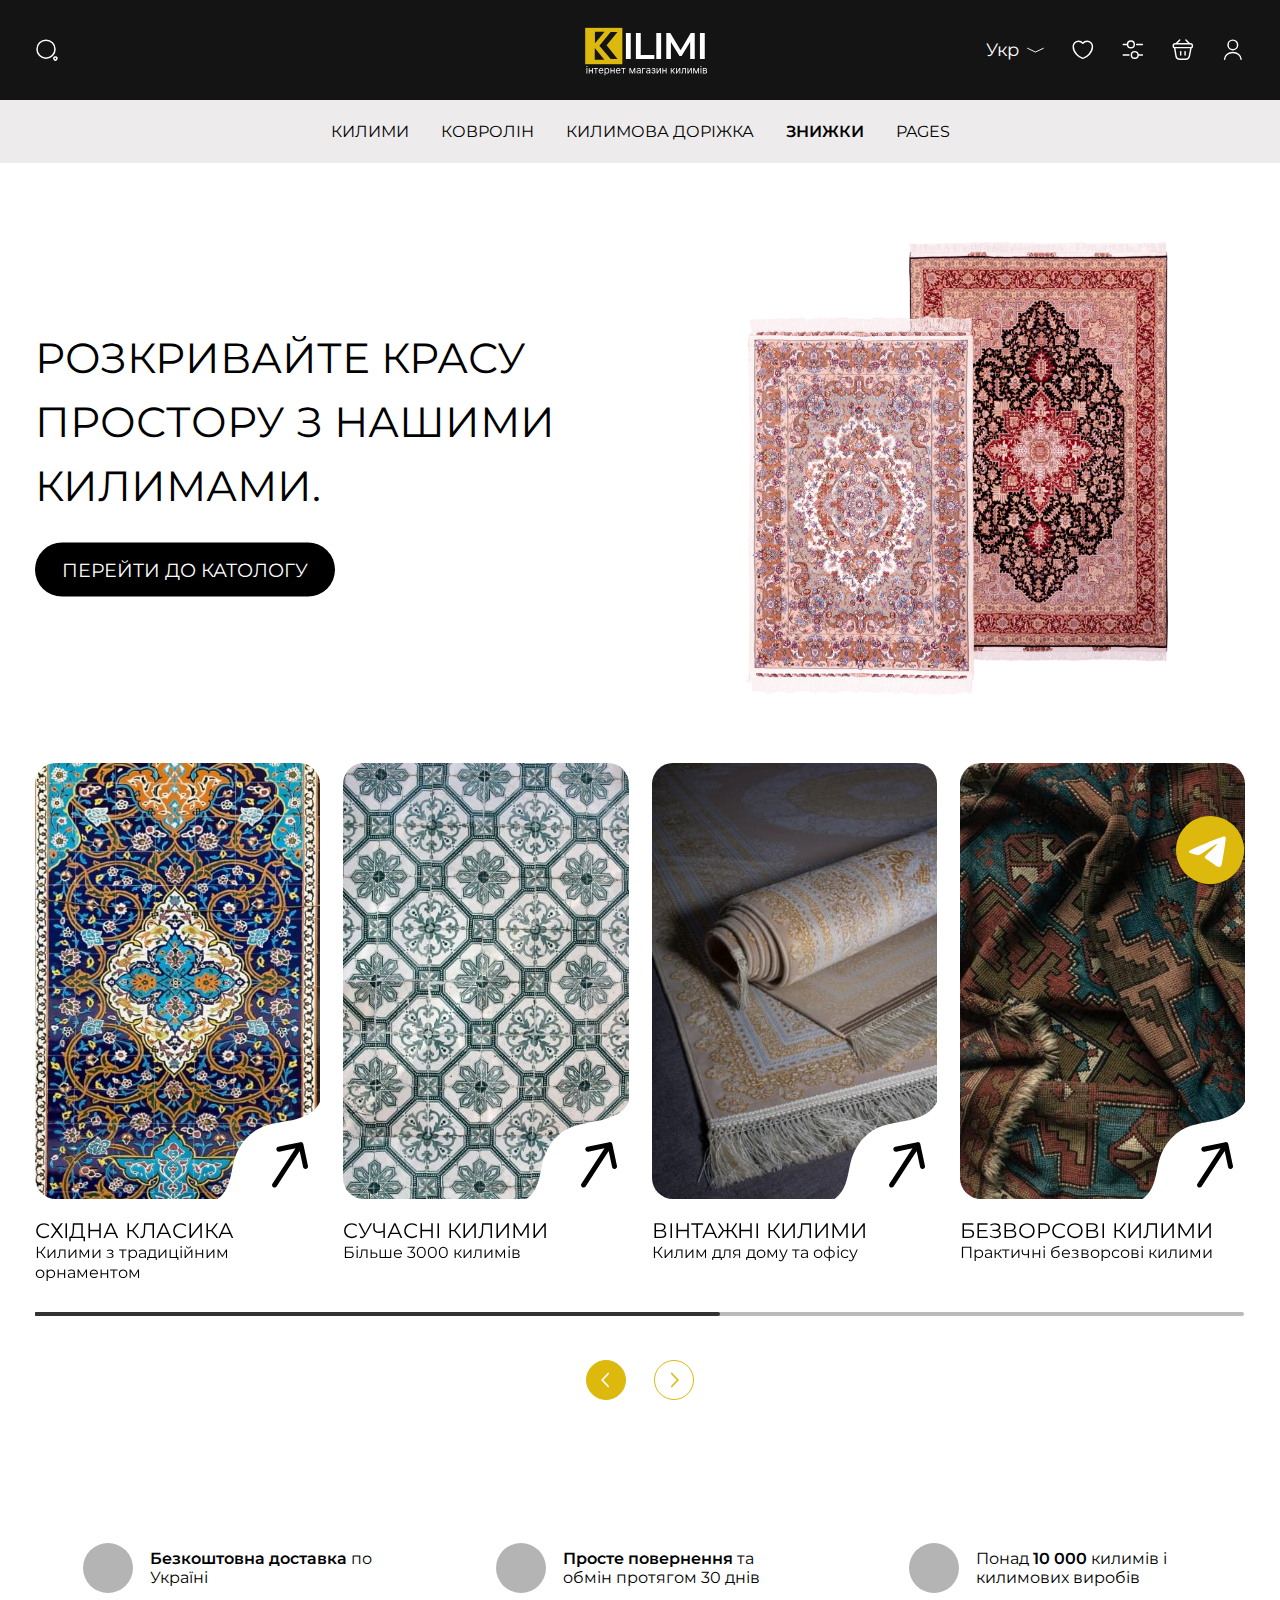
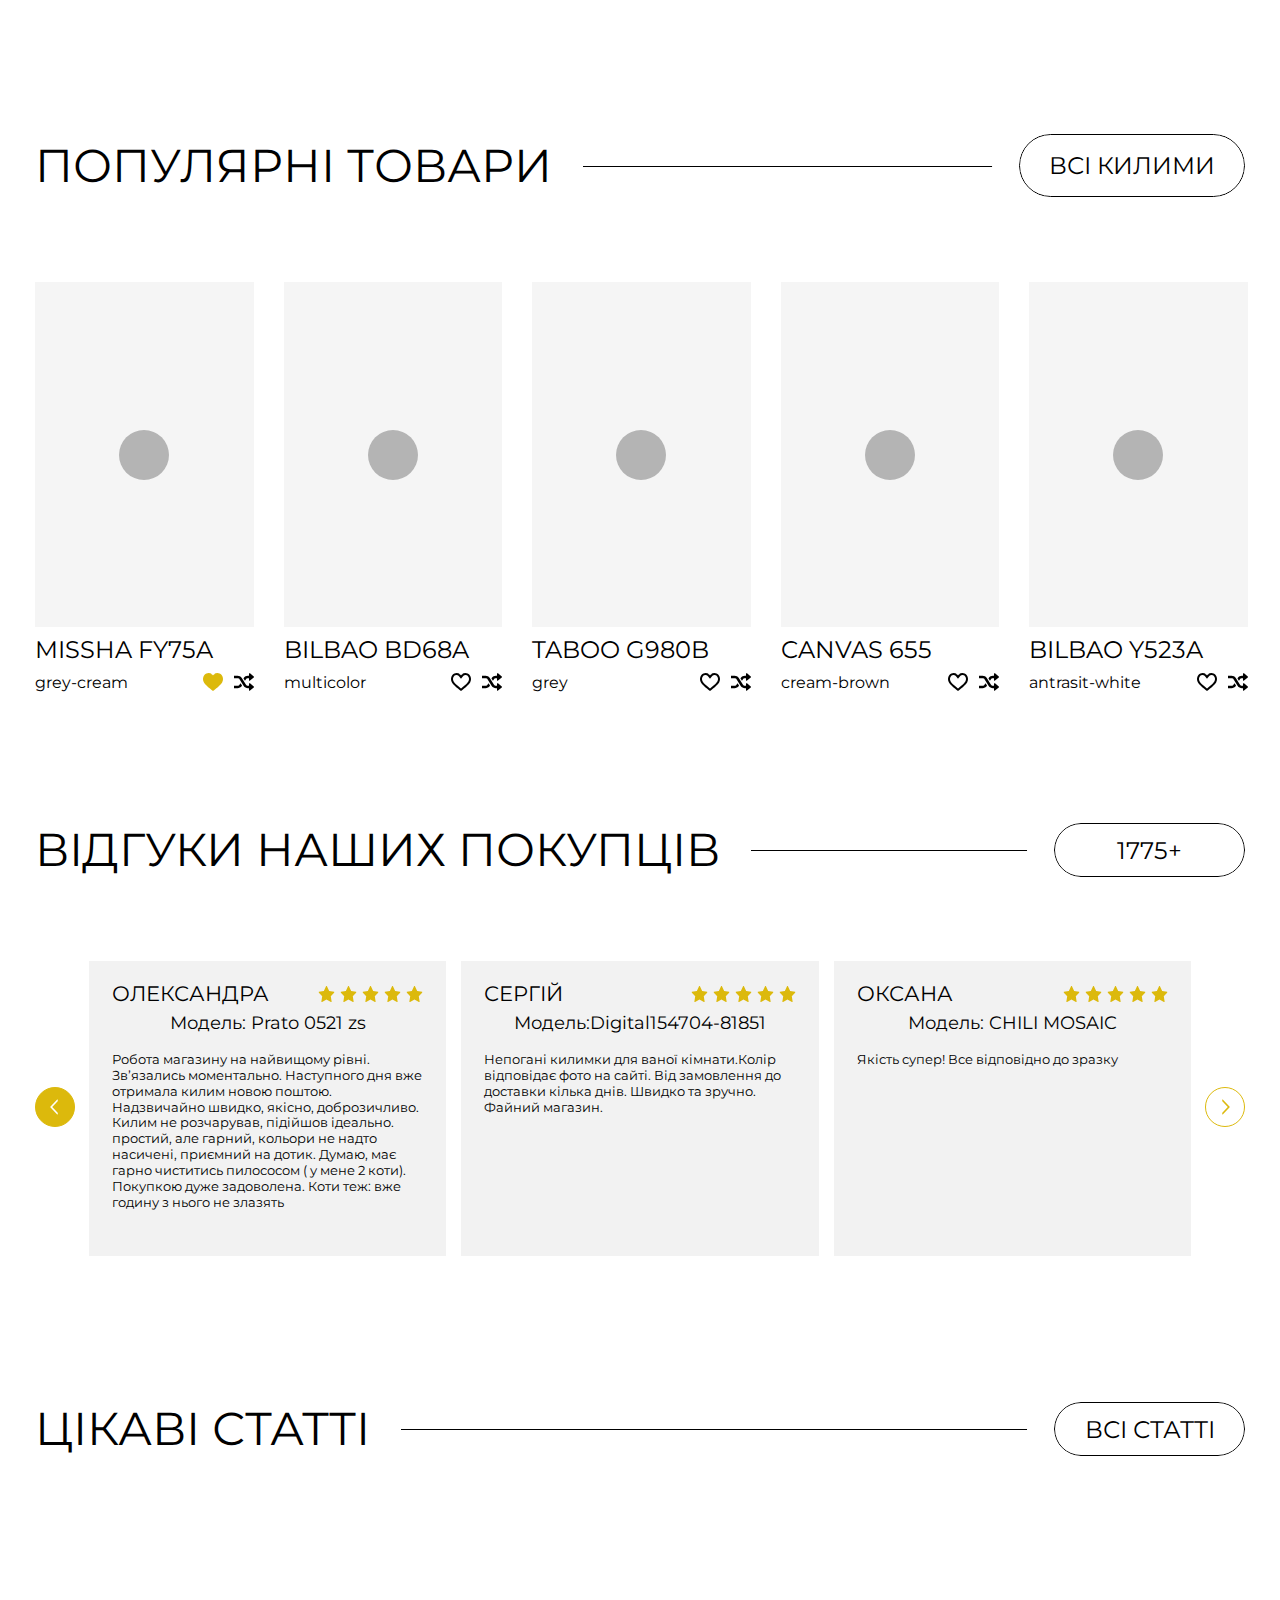
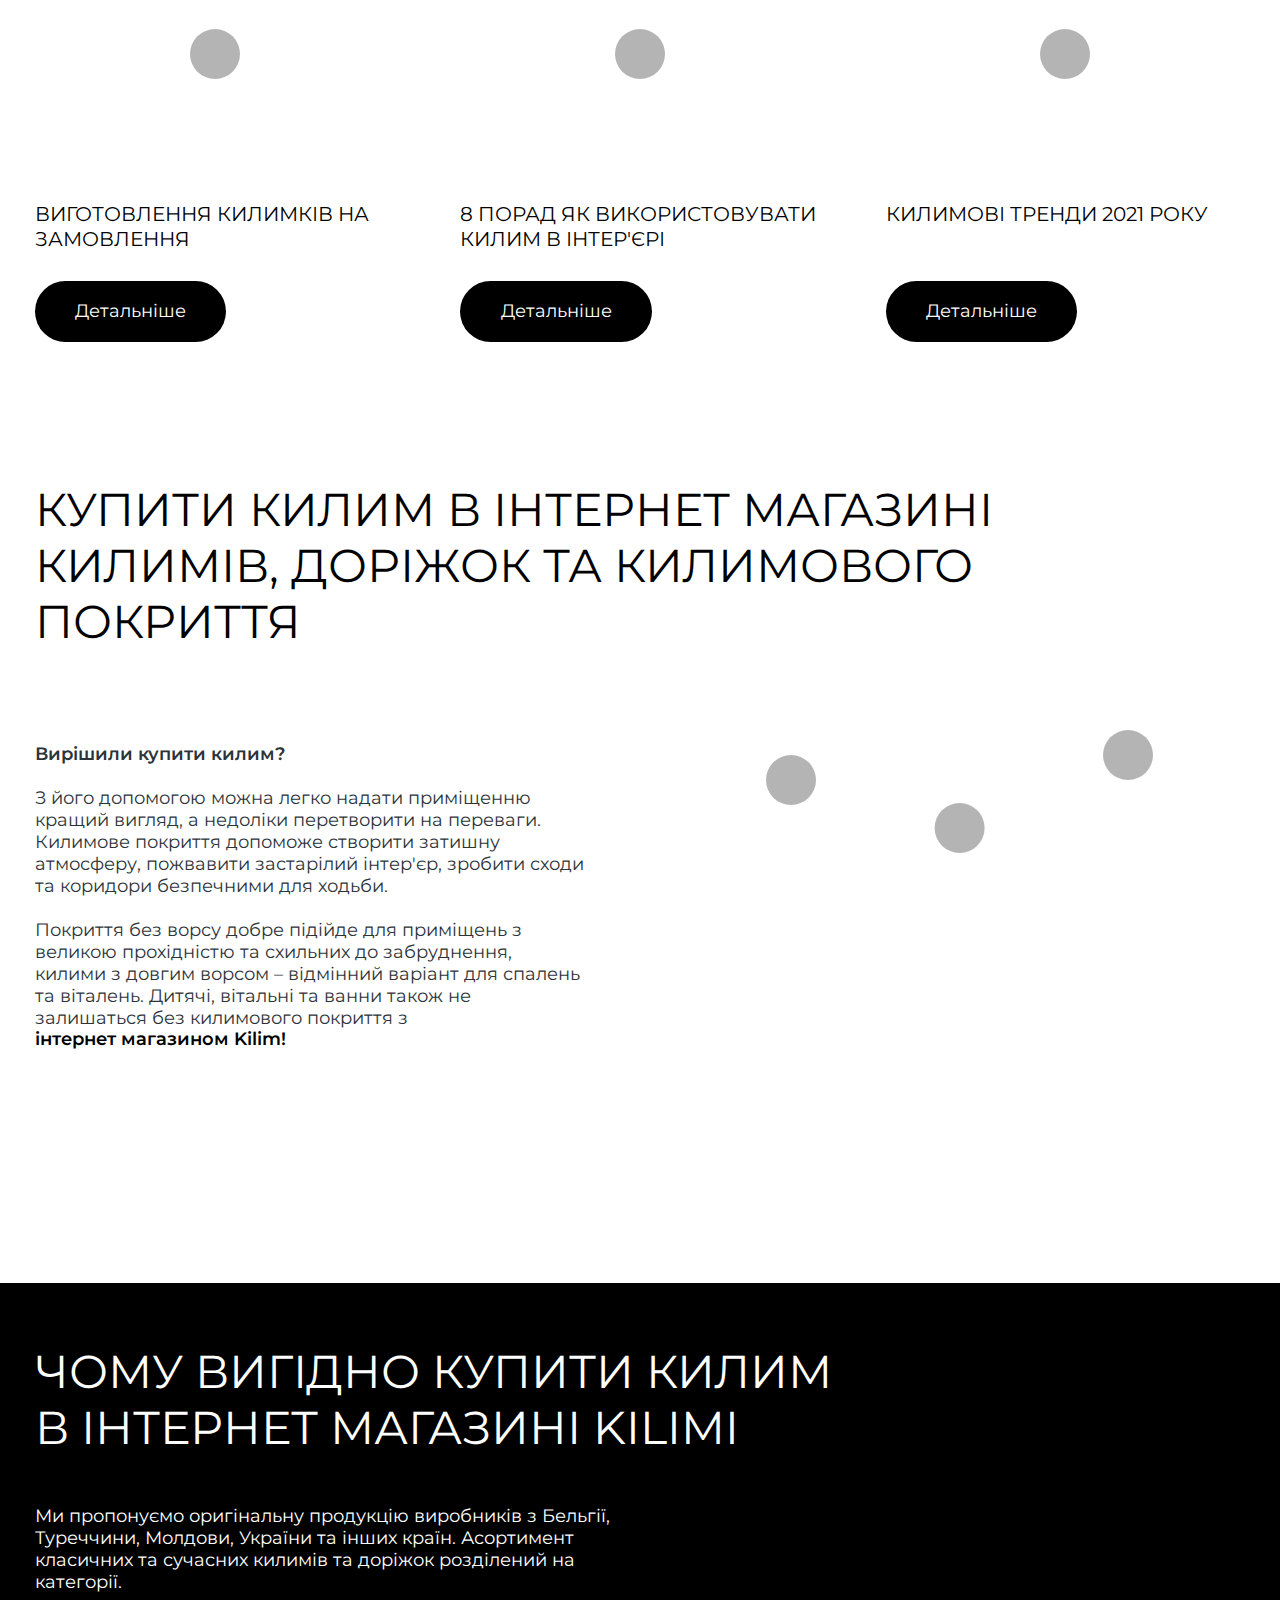
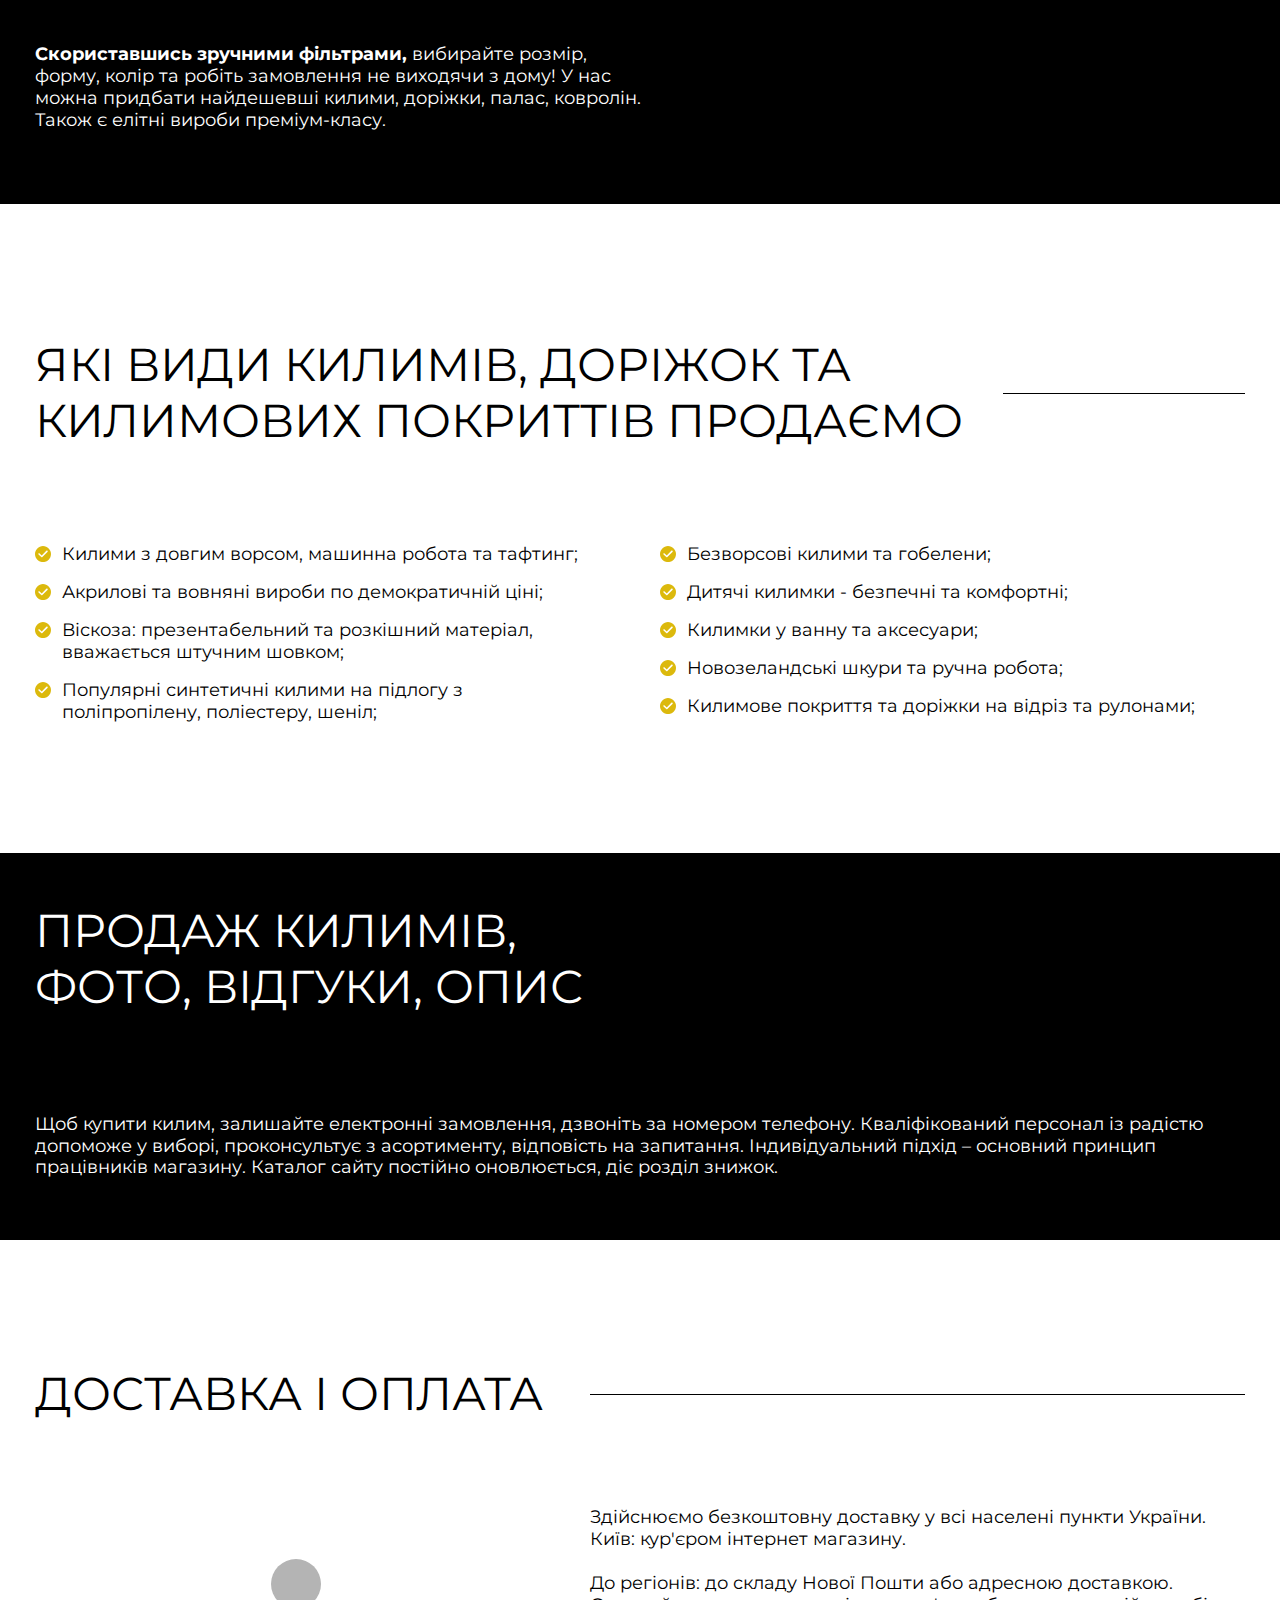
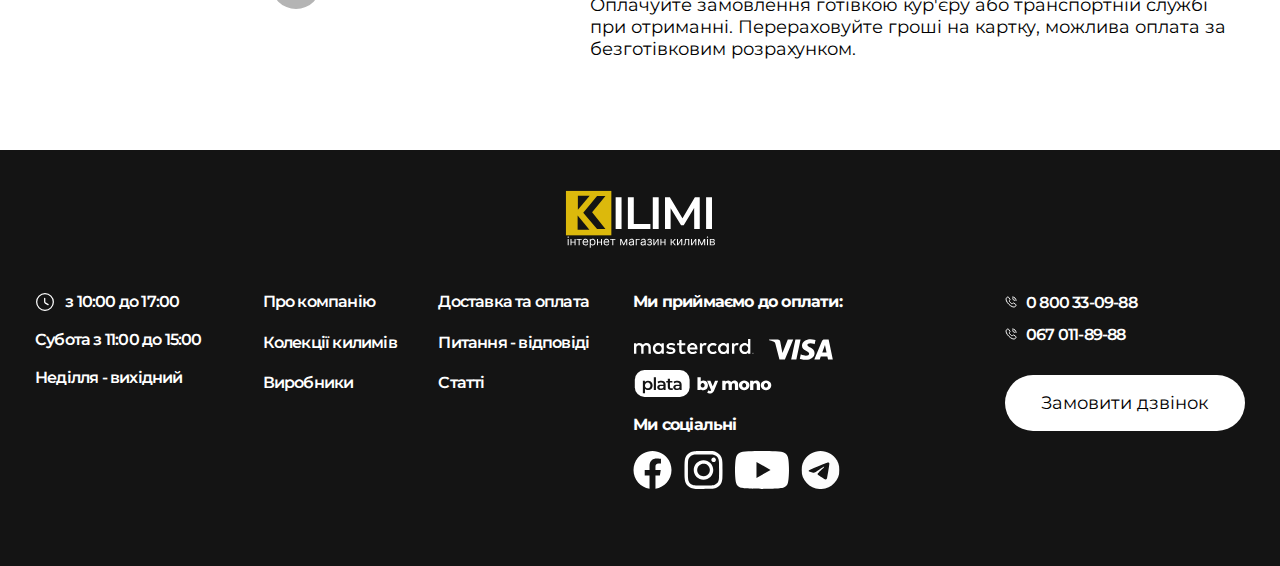
==== commit 04379957: "Add files via upload" ====
--- a/index.html
+++ b/index.html
@@ -4,9 +4,9 @@
    <meta charset="UTF-8">
    <meta http-equiv="X-UA-Compatible" content="IE=edge">
    <meta name="viewport" content="width=device-width, initial-scale=1.0">
-   <link rel="stylesheet" href="files/select2/css/select2.min.css?_v=20240519003023">
-   <link rel="stylesheet" href="css/style.min.css?_v=20240519003023">
-   <link rel="stylesheet" href="files/swiper/swiper-bundle.min.css?_v=20240519003023">
+   <link rel="stylesheet" href="files/select2/css/select2.min.css?_v=20240520172758">
+   <link rel="stylesheet" href="css/style.min.css?_v=20240520172758">
+   <link rel="stylesheet" href="files/swiper/swiper-bundle.min.css?_v=20240520172758">
    <!--<link rel="icon" type="image/svg+xml" href="favicon.svg">-->
    <title>KILIMI - інтернет магазин килимів</title>
 </head>
@@ -1272,12 +1272,12 @@
 </footer>
    </div>
 
-   <script src="js/script.min.js?_v=20240519003023"></script>
-
-   <script src="files/swiper/swiper-bundle.min.js?_v=20240519003023"></script>
-   <script src="files/swiper/init.js?_v=20240519003023"></script>
-
-   <!--<script src="files/js/jquery-3.7.1.min.js?_v=20240519003023"></script>-->
+   <script src="js/script.min.js?_v=20240520172758"></script>
+
+   <script src="files/swiper/swiper-bundle.min.js?_v=20240520172758"></script>
+   <script src="files/swiper/init.js?_v=20240520172758"></script>
+
+   <!--<script src="files/js/jquery-3.7.1.min.js?_v=20240520172758"></script>-->
 
 </body>
 </html>--- a/css/style.min.css
+++ b/css/style.min.css
@@ -1 +1 @@
-@charset "UTF-8";@font-face{font-family:Inter;font-style:normal;font-weight:400;font-display:swap;src:url(../files/fonts/Inter/400/cyrillic-ext.woff2) format("woff2");unicode-range:U+0460-052F,U+1C80-1C88,U+20B4,U+2DE0-2DFF,U+A640-A69F,U+FE2E-FE2F}@font-face{font-family:Inter;font-style:normal;font-weight:400;font-display:swap;src:url(../files/fonts/Inter/400/cyrillic.woff2) format("woff2");unicode-range:U+0301,U+0400-045F,U+0490-0491,U+04B0-04B1,U+2116}@font-face{font-family:Inter;font-style:normal;font-weight:400;font-display:swap;src:url(../files/fonts/Inter/400/greek-ext.woff2) format("woff2");unicode-range:U+1F00-1FFF}@font-face{font-family:Inter;font-style:normal;font-weight:400;font-display:swap;src:url(../files/fonts/Inter/400/greek.woff2) format("woff2");unicode-range:U+0370-0377,U+037A-037F,U+0384-038A,U+038C,U+038E-03A1,U+03A3-03FF}@font-face{font-family:Inter;font-style:normal;font-weight:400;font-display:swap;src:url(../files/fonts/Inter/400/vietnamese.woff2) format("woff2");unicode-range:U+0102-0103,U+0110-0111,U+0128-0129,U+0168-0169,U+01A0-01A1,U+01AF-01B0,U+0300-0301,U+0303-0304,U+0308-0309,U+0323,U+0329,U+1EA0-1EF9,U+20AB}@font-face{font-family:Inter;font-style:normal;font-weight:400;font-display:swap;src:url(../files/fonts/Inter/400/latin-ext.woff2) format("woff2");unicode-range:U+0100-02AF,U+0304,U+0308,U+0329,U+1E00-1E9F,U+1EF2-1EFF,U+2020,U+20A0-20AB,U+20AD-20C0,U+2113,U+2C60-2C7F,U+A720-A7FF}@font-face{font-family:Inter;font-style:normal;font-weight:400;font-display:swap;src:url(../files/fonts/Inter/400/latin.woff2) format("woff2");unicode-range:U+0000-00FF,U+0131,U+0152-0153,U+02BB-02BC,U+02C6,U+02DA,U+02DC,U+0304,U+0308,U+0329,U+2000-206F,U+2074,U+20AC,U+2122,U+2191,U+2193,U+2212,U+2215,U+FEFF,U+FFFD}@font-face{font-family:Montserrat;font-style:normal;font-weight:400;font-display:swap;src:url(../files/fonts/Montserrat/400/cyrillic-ext.woff2) format("woff2");unicode-range:U+0460-052F,U+1C80-1C88,U+20B4,U+2DE0-2DFF,U+A640-A69F,U+FE2E-FE2F}@font-face{font-family:Montserrat;font-style:normal;font-weight:400;font-display:swap;src:url(../files/fonts/Montserrat/400/cyrillic.woff2) format("woff2");unicode-range:U+0301,U+0400-045F,U+0490-0491,U+04B0-04B1,U+2116}@font-face{font-family:Montserrat;font-style:normal;font-weight:400;font-display:swap;src:url(../files/fonts/Montserrat/400/vietnamese.woff2) format("woff2");unicode-range:U+0102-0103,U+0110-0111,U+0128-0129,U+0168-0169,U+01A0-01A1,U+01AF-01B0,U+0300-0301,U+0303-0304,U+0308-0309,U+0323,U+0329,U+1EA0-1EF9,U+20AB}@font-face{font-family:Montserrat;font-style:normal;font-weight:400;font-display:swap;src:url(../files/fonts/Montserrat/400/latin-ext.woff2) format("woff2");unicode-range:U+0100-02AF,U+0304,U+0308,U+0329,U+1E00-1E9F,U+1EF2-1EFF,U+2020,U+20A0-20AB,U+20AD-20C0,U+2113,U+2C60-2C7F,U+A720-A7FF}@font-face{font-family:Montserrat;font-style:normal;font-weight:400;font-display:swap;src:url(../files/fonts/Montserrat/400/latin.woff2) format("woff2");unicode-range:U+0000-00FF,U+0131,U+0152-0153,U+02BB-02BC,U+02C6,U+02DA,U+02DC,U+0304,U+0308,U+0329,U+2000-206F,U+2074,U+20AC,U+2122,U+2191,U+2193,U+2212,U+2215,U+FEFF,U+FFFD}@font-face{font-family:Montserrat;font-style:normal;font-weight:600;font-display:swap;src:url(../files/fonts/Montserrat/600/cyrillic-ext.woff2) format("woff2");unicode-range:U+0460-052F,U+1C80-1C88,U+20B4,U+2DE0-2DFF,U+A640-A69F,U+FE2E-FE2F}@font-face{font-family:Montserrat;font-style:normal;font-weight:600;font-display:swap;src:url(../files/fonts/Montserrat/600/cyrillic.woff2) format("woff2");unicode-range:U+0301,U+0400-045F,U+0490-0491,U+04B0-04B1,U+2116}@font-face{font-family:Montserrat;font-style:normal;font-weight:600;font-display:swap;src:url(../files/fonts/Montserrat/600/vietnamese.woff2) format("woff2");unicode-range:U+0102-0103,U+0110-0111,U+0128-0129,U+0168-0169,U+01A0-01A1,U+01AF-01B0,U+0300-0301,U+0303-0304,U+0308-0309,U+0323,U+0329,U+1EA0-1EF9,U+20AB}@font-face{font-family:Montserrat;font-style:normal;font-weight:600;font-display:swap;src:url(../files/fonts/Montserrat/600/latin-ext.woff2) format("woff2");unicode-range:U+0100-02AF,U+0304,U+0308,U+0329,U+1E00-1E9F,U+1EF2-1EFF,U+2020,U+20A0-20AB,U+20AD-20C0,U+2113,U+2C60-2C7F,U+A720-A7FF}@font-face{font-family:Montserrat;font-style:normal;font-weight:600;font-display:swap;src:url(../files/fonts/Montserrat/600/latin.woff2) format("woff2");unicode-range:U+0000-00FF,U+0131,U+0152-0153,U+02BB-02BC,U+02C6,U+02DA,U+02DC,U+0304,U+0308,U+0329,U+2000-206F,U+2074,U+20AC,U+2122,U+2191,U+2193,U+2212,U+2215,U+FEFF,U+FFFD}@font-face{font-family:Montserrat;font-style:normal;font-weight:700;font-display:swap;src:url(../files/fonts/Montserrat/700/cyrillic-ext.woff2) format("woff2");unicode-range:U+0460-052F,U+1C80-1C88,U+20B4,U+2DE0-2DFF,U+A640-A69F,U+FE2E-FE2F}@font-face{font-family:Montserrat;font-style:normal;font-weight:700;font-display:swap;src:url(../files/fonts/Montserrat/700/cyrillic.woff2) format("woff2");unicode-range:U+0301,U+0400-045F,U+0490-0491,U+04B0-04B1,U+2116}@font-face{font-family:Montserrat;font-style:normal;font-weight:700;font-display:swap;src:url(../files/fonts/Montserrat/700/vietnamese.woff2) format("woff2");unicode-range:U+0102-0103,U+0110-0111,U+0128-0129,U+0168-0169,U+01A0-01A1,U+01AF-01B0,U+0300-0301,U+0303-0304,U+0308-0309,U+0323,U+0329,U+1EA0-1EF9,U+20AB}@font-face{font-family:Montserrat;font-style:normal;font-weight:700;font-display:swap;src:url(../files/fonts/Montserrat/700/latin-ext.woff2) format("woff2");unicode-range:U+0100-02AF,U+0304,U+0308,U+0329,U+1E00-1E9F,U+1EF2-1EFF,U+2020,U+20A0-20AB,U+20AD-20C0,U+2113,U+2C60-2C7F,U+A720-A7FF}@font-face{font-family:Montserrat;font-style:normal;font-weight:700;font-display:swap;src:url(../files/fonts/Montserrat/700/latin.woff2) format("woff2");unicode-range:U+0000-00FF,U+0131,U+0152-0153,U+02BB-02BC,U+02C6,U+02DA,U+02DC,U+0304,U+0308,U+0329,U+2000-206F,U+2074,U+20AC,U+2122,U+2191,U+2193,U+2212,U+2215,U+FEFF,U+FFFD}@font-face{font-family:Montserrat;font-style:normal;font-weight:800;font-display:swap;src:url(../files/fonts/Montserrat/800/cyrillic-ext.woff2) format("woff2");unicode-range:U+0460-052F,U+1C80-1C88,U+20B4,U+2DE0-2DFF,U+A640-A69F,U+FE2E-FE2F}@font-face{font-family:Montserrat;font-style:normal;font-weight:800;font-display:swap;src:url(../files/fonts/Montserrat/800/cyrillic.woff2) format("woff2");unicode-range:U+0301,U+0400-045F,U+0490-0491,U+04B0-04B1,U+2116}@font-face{font-family:Montserrat;font-style:normal;font-weight:800;font-display:swap;src:url(../files/fonts/Montserrat/800/vietnamese.woff2) format("woff2");unicode-range:U+0102-0103,U+0110-0111,U+0128-0129,U+0168-0169,U+01A0-01A1,U+01AF-01B0,U+0300-0301,U+0303-0304,U+0308-0309,U+0323,U+0329,U+1EA0-1EF9,U+20AB}@font-face{font-family:Montserrat;font-style:normal;font-weight:800;font-display:swap;src:url(../files/fonts/Montserrat/800/latin-ext.woff2) format("woff2");unicode-range:U+0100-02AF,U+0304,U+0308,U+0329,U+1E00-1E9F,U+1EF2-1EFF,U+2020,U+20A0-20AB,U+20AD-20C0,U+2113,U+2C60-2C7F,U+A720-A7FF}@font-face{font-family:Montserrat;font-style:normal;font-weight:800;font-display:swap;src:url(../files/fonts/Montserrat/800/latin.woff2) format("woff2");unicode-range:U+0000-00FF,U+0131,U+0152-0153,U+02BB-02BC,U+02C6,U+02DA,U+02DC,U+0304,U+0308,U+0329,U+2000-206F,U+2074,U+20AC,U+2122,U+2191,U+2193,U+2212,U+2215,U+FEFF,U+FFFD}@font-face{font-family:Montserrat;font-style:normal;font-weight:900;font-display:swap;src:url(../files/fonts/Montserrat/900/cyrillic-ext.woff2) format("woff2");unicode-range:U+0460-052F,U+1C80-1C88,U+20B4,U+2DE0-2DFF,U+A640-A69F,U+FE2E-FE2F}@font-face{font-family:Montserrat;font-style:normal;font-weight:900;font-display:swap;src:url(../files/fonts/Montserrat/900/cyrillic.woff2) format("woff2");unicode-range:U+0301,U+0400-045F,U+0490-0491,U+04B0-04B1,U+2116}@font-face{font-family:Montserrat;font-style:normal;font-weight:900;font-display:swap;src:url(../files/fonts/Montserrat/900/vietnamese.woff2) format("woff2");unicode-range:U+0102-0103,U+0110-0111,U+0128-0129,U+0168-0169,U+01A0-01A1,U+01AF-01B0,U+0300-0301,U+0303-0304,U+0308-0309,U+0323,U+0329,U+1EA0-1EF9,U+20AB}@font-face{font-family:Montserrat;font-style:normal;font-weight:900;font-display:swap;src:url(../files/fonts/Montserrat/900/latin-ext.woff2) format("woff2");unicode-range:U+0100-02AF,U+0304,U+0308,U+0329,U+1E00-1E9F,U+1EF2-1EFF,U+2020,U+20A0-20AB,U+20AD-20C0,U+2113,U+2C60-2C7F,U+A720-A7FF}@font-face{font-family:Montserrat;font-style:normal;font-weight:900;font-display:swap;src:url(../files/fonts/Montserrat/900/latin.woff2) format("woff2");unicode-range:U+0000-00FF,U+0131,U+0152-0153,U+02BB-02BC,U+02C6,U+02DA,U+02DC,U+0304,U+0308,U+0329,U+2000-206F,U+2074,U+20AC,U+2122,U+2191,U+2193,U+2212,U+2215,U+FEFF,U+FFFD}@font-face{font-family:Roboto;font-style:normal;font-weight:400;font-display:swap;src:url(../files/fonts/Roboto/400/cyrillic-ext.woff2) format("woff2");unicode-range:U+0460-052F,U+1C80-1C88,U+20B4,U+2DE0-2DFF,U+A640-A69F,U+FE2E-FE2F}@font-face{font-family:Roboto;font-style:normal;font-weight:400;font-display:swap;src:url(../files/fonts/Roboto/400/cyrillic.woff2) format("woff2");unicode-range:U+0301,U+0400-045F,U+0490-0491,U+04B0-04B1,U+2116}@font-face{font-family:Roboto;font-style:normal;font-weight:400;font-display:swap;src:url(../files/fonts/Roboto/400/greek-ext.woff2) format("woff2");unicode-range:U+1F00-1FFF}@font-face{font-family:Roboto;font-style:normal;font-weight:400;font-display:swap;src:url(../files/fonts/Roboto/400/greek.woff2) format("woff2");unicode-range:U+0370-0377,U+037A-037F,U+0384-038A,U+038C,U+038E-03A1,U+03A3-03FF}@font-face{font-family:Roboto;font-style:normal;font-weight:400;font-display:swap;src:url(../files/fonts/Roboto/400/vietnamese.woff2) format("woff2");unicode-range:U+0102-0103,U+0110-0111,U+0128-0129,U+0168-0169,U+01A0-01A1,U+01AF-01B0,U+0300-0301,U+0303-0304,U+0308-0309,U+0323,U+0329,U+1EA0-1EF9,U+20AB}@font-face{font-family:Roboto;font-style:normal;font-weight:400;font-display:swap;src:url(../files/fonts/Roboto/400/latin-ext.woff2) format("woff2");unicode-range:U+0100-02AF,U+0304,U+0308,U+0329,U+1E00-1E9F,U+1EF2-1EFF,U+2020,U+20A0-20AB,U+20AD-20C0,U+2113,U+2C60-2C7F,U+A720-A7FF}@font-face{font-family:Roboto;font-style:normal;font-weight:400;font-display:swap;src:url(../files/fonts/Roboto/400/latin.woff2) format("woff2");unicode-range:U+0000-00FF,U+0131,U+0152-0153,U+02BB-02BC,U+02C6,U+02DA,U+02DC,U+0304,U+0308,U+0329,U+2000-206F,U+2074,U+20AC,U+2122,U+2191,U+2193,U+2212,U+2215,U+FEFF,U+FFFD}*,::after,::before{box-sizing:border-box;margin:0;padding:0}button{background:0 0;border:none;cursor:pointer}img,picture{height:auto;max-width:100%;vertical-align:top}/*! normalize.css v8.0.1 | MIT License | github.com/necolas/normalize.css */html{line-height:1.15;-webkit-text-size-adjust:100%}body{margin:0}main{display:block}h1{font-size:2em;margin:.67em 0}hr{box-sizing:content-box;height:0;overflow:visible}pre{font-family:monospace,monospace;font-size:1em}a{background-color:transparent}abbr[title]{border-bottom:none;text-decoration:underline;-webkit-text-decoration:underline dotted;text-decoration:underline dotted}b,strong{font-weight:700}code,kbd,samp{font-family:monospace,monospace;font-size:1em}small{font-size:80%}sub,sup{font-size:75%;line-height:0;position:relative;vertical-align:baseline}sub{bottom:-.25em}sup{top:-.5em}img{border-style:none}button,input,optgroup,select,textarea{font-family:inherit;font-size:100%;line-height:1.15;margin:0}button,input{overflow:visible}button,select{text-transform:none}[type=button],[type=reset],[type=submit],button{-webkit-appearance:button}[type=button]::-moz-focus-inner,[type=reset]::-moz-focus-inner,[type=submit]::-moz-focus-inner,button::-moz-focus-inner{border-style:none;padding:0}[type=button]:-moz-focusring,[type=reset]:-moz-focusring,[type=submit]:-moz-focusring,button:-moz-focusring{outline:1px dotted ButtonText}fieldset{padding:.35em .75em .625em}legend{box-sizing:border-box;color:inherit;display:table;max-width:100%;padding:0;white-space:normal}progress{vertical-align:baseline}textarea{overflow:auto}[type=checkbox],[type=radio]{box-sizing:border-box;padding:0}[type=number]::-webkit-inner-spin-button,[type=number]::-webkit-outer-spin-button{height:auto}[type=search]{-webkit-appearance:textfield;outline-offset:-2px}[type=search]::-webkit-search-decoration{-webkit-appearance:none}::-webkit-file-upload-button{-webkit-appearance:button;font:inherit}details{display:block}summary{display:list-item}template{display:none}[hidden]{display:none}body,html{height:100%}.wrapper{display:flex;flex-direction:column;min-height:100vh}main.main{flex:1;padding-top:95px;position:relative}body{background-color:#fff;color:#000;font-family:Montserrat,sans-serif;font-size:18px;font-style:normal;font-weight:400;line-height:21.94px;margin:0}body._lock{overflow:hidden}body p strong{font-weight:700}a{transition:.3s ease 0s;text-decoration:none}.breadcrumbs{display:flex;flex-wrap:wrap;margin:20px 0;position:relative;z-index:3}.breadcrumbs__item{font-family:Inter,sans-serif;font-size:16px;font-weight:400;line-height:19.36px;list-style:none;position:relative}.breadcrumbs__item:not(:last-child)::after{background-color:#919191;bottom:5px;content:"";display:inline-block;height:1px;margin:0 3px 0 0;position:relative;transform:rotate(116.57deg);width:11.18px}.breadcrumbs__link{color:#919191;opacity:1;transition:opacity .3s ease 0s}.breadcrumbs__name{color:#000}.n_container{margin-left:auto;margin-right:auto;max-width:1350px;padding-left:35px;padding-right:35px}.n_sec-title{font-size:46px;line-height:56px;margin:0}h1,h2,h3,h4,h5,h6{font-weight:400;text-transform:uppercase}.page__head{align-items:flex-end;display:flex;flex-wrap:wrap;padding-bottom:45px;padding-top:85px;position:relative}.page__head .n_container{position:relative;z-index:3}.calls-are-free{min-width:220px;margin-left:auto;margin-right:-15px;padding:20px 0 20px 25px;position:relative}.calls-are-free.show-all-phones .calls-are-free__arrow{top:-2px;transform:scale(1,-1)}.calls-are-free.show-all-phones .calls-are-free__blockPhones{display:block}.calls-are-free__blockPhones li,.calls-are-free__blockPhones li a,.calls-are-free__phone{display:table;font-family:Inter,sans-serif;font-size:16px;font-weight:400;line-height:19.36px;text-align:left}.calls-are-free__blockPhones li a span,.calls-are-free__blockPhones li span,.calls-are-free__phone span{font-weight:600}.calls-are-free__phone{align-items:center;display:flex}.calls-are-free__phone p{cursor:pointer;-webkit-user-select:none;-moz-user-select:none;user-select:none}.calls-are-free__arrow,.calls-are-free__icon{position:relative;z-index:1}.calls-are-free__icon{margin-right:11px;top:0}.calls-are-free__arrow{bottom:2px;margin-left:5px}.calls-are-free__blockPhones{background-color:#fff;border-radius:14px;display:none;padding:3px 35px 12px;position:absolute}.calls-are-free__blockPhones ol,.calls-are-free__blockPhones ul{list-style:none}.calls-are-free__blockPhones ol li,.calls-are-free__blockPhones ul li{color:#000;margin:12px 0}.calls-are-free__blockPhones ol li span,.calls-are-free__blockPhones ul li span{font-weight:600}.calls-are-free__blockPhones ol li::after,.calls-are-free__blockPhones ul li::after{background-color:#000;content:"";display:block;height:1px;opacity:0;margin-top:3px;transition:opacity .3s ease 0s;width:100%}.calls-are-free__blockPhones ol li:hover,.calls-are-free__blockPhones ul li:hover{color:#000}.calls-are-free__blockPhones ol li:hover::after,.calls-are-free__blockPhones ul li:hover::after{opacity:1}.calls-are-free__blockPhones ol li a,.calls-are-free__blockPhones ul li a{color:inherit}.calls-are-free__blockPhones ol li a span,.calls-are-free__blockPhones ul li a span{font-weight:600}.calls-are-free__textUnderPhone{font-size:16px;font-weight:400;line-height:19.5px;margin:6px 0 0!important}.page__title{font-family:Inter,sans-serif;font-size:45px;line-height:54.46px;margin:0;text-align:center}.custom-checkbox{border-radius:2px;display:table;font-size:16px;line-height:14px;margin-bottom:19px;padding-left:36px;position:relative;-webkit-user-select:none;-moz-user-select:none;user-select:none}.custom-checkbox:not(:last-child){margin-right:8px}.custom-checkbox__input{clip:rect(0 0 0 0);height:1px;position:absolute;overflow:hidden;width:1px}.custom-checkbox__box{align-items:center;background-color:#f2f2f2;background-position:center 2px;border:1px solid rgba(5,6,17,.12);border-radius:3px;cursor:pointer;display:flex;justify-content:center;height:18px;margin-left:-36px;position:absolute;transition:.2s ease 0s;width:18px}.custom-checkbox__text{color:#2c3339;cursor:pointer;font-size:13.3px;font-weight:400;line-height:17.14px;padding:5px 0;-webkit-user-select:none;-moz-user-select:none;user-select:none}.custom-checkbox__input:checked~.custom-checkbox__box{background-color:#dcb90c;border-color:#dcb90c;background-image:url("data:image/svg+xml;charset=UTF-8,%3csvg width='14' height='11' viewBox='0 0 14 11' fill='none' xmlns='http://www.w3.org/2000/svg'%3e%3cpath d='M12.4271 0.883478C12.7171 0.593528 13.1872 0.593528 13.4771 0.883478C13.7671 1.17343 13.7671 1.64353 13.4771 1.93348L4.97748 10.4332C4.68459 10.726 4.20972 10.726 3.91682 10.4332L0.77215 7.28848C0.4822 6.99853 0.4822 6.52843 0.77215 6.23848C1.0621 5.94853 1.5322 5.94853 1.82215 6.23848L2.32583 6.74216C3.4974 7.91373 5.3969 7.91373 6.56847 6.74216L12.4271 0.883478Z' fill='%23F2F2F2'/%3e%3c/svg%3e");background-size:90%;background-repeat:no-repeat}.custom-checkbox__input:checked:disabled+.custom-checkbox__box,.custom-checkbox__input:disabled+.custom-checkbox__box{opacity:.4}.custom-checkbox__input:disabled~.custom-checkbox__box,.custom-checkbox__input:disabled~.custom-checkbox__text{cursor:default;pointer-events:none;-webkit-user-select:none;-moz-user-select:none;user-select:none}.wrap-lazy-load-image{position:relative}.wrap-lazy-load-image img,.wrap-lazy-load-image.img-loaded .sk-spinner-pulse{opacity:0}.wrap-lazy-load-image img{transition:.3s ease 0s}.wrap-lazy-load-image.img-loaded img{opacity:1}.sk-spinner-pulse{animation:sk-spinner-pulse 1s infinite ease-in-out;background-color:#b4b4b4;border-radius:100%;left:50%;height:50px;margin-left:-25px;margin-top:-25px;position:absolute;top:50%;width:50px;z-index:0}.wrap-lazy-load-image.img-loaded .sk-spinner-pulse{z-index:-100}.wrap-lazy-load-image.img-loaded img{z-index:1}@keyframes sk-spinner-pulse{0%{transform:scale(0)}100%{opacity:0;transform:scale(1)}}.header{left:0;position:absolute;right:0;top:0;width:100%;z-index:102}.header.n_scroll .menu{padding-bottom:0}.header.n_scroll .header__top{height:55px}.header.n_scroll .header-container{height:40px}.header__wrapper{background-color:#edebeb;left:0;position:fixed;transition:background .3s ease 0s;top:0;width:100%;z-index:50}.header-container{align-items:center;display:flex;justify-content:center;height:63px;position:relative;transition:height .3s}.header__blockLogo{align-items:center;flex:0 0 126px;display:flex;position:relative;transform:translate(103%,-1px);z-index:6}.header__blockLogo img,.header__blockLogo svg{max-height:100%;max-width:100%}.header__top{background-color:#141414;height:100px;position:relative;transition:height .3s}.header__top .n_container{align-items:center;display:flex;justify-content:space-between;min-height:100%}.header__serchForm{background-color:#000;border-top:1px solid #5c5c5c;bottom:0;left:0;height:62px;opacity:1;position:absolute;right:0;transition:.2s ease 0s;transform:translateY(100%);width:100%;z-index:20}.header__serchForm.hidden{pointer-events:none;opacity:0;transform:translateY(90%)}.header__serchForm .n_container{position:relative}.header__serchForm input{border:none;border-radius:120px;height:42px;font-size:16px;line-height:42px;padding-left:20px;padding-right:55px;width:100%}.header__serchForm button{cursor:pointer;height:24px;position:absolute;right:48px;top:50%;transform:translateY(-50%);width:24px;z-index:500}.header__serchForm button img{pointer-events:none}.header__blockUser{align-items:center;display:flex}.header__blockUser a{align-items:center;height:24px;display:flex;justify-content:center;margin-left:26px;width:24px}.header .menu{padding-bottom:2px}.header .menu__icon{display:none;font-size:0}.header .menu__list>li{display:table;position:relative;width:auto}.header .menu__list>li::after{left:0!important;width:100%!important}.header .menu li.fatty{font-weight:600}.header .menu li.current-menu-item:after,.header .menu li.current_page_item:after{background-color:#000}.header .menu-item{font-weight:400;position:relative}.header .menu__link,.header .menu__sub-link{transition:all .3s ease 0s}.header .menu__sub-list li{list-style:none}.header .menu__arrow{bottom:0;display:block;height:9px;font-size:0;overflow:hidden;margin-left:9px;position:relative;transition:transform .3s ease 0s;width:10px}.header .menu__arrow img,.header .menu__arrow svg{stroke:#000;left:0;max-width:100%;position:absolute;top:1px}body._touch .header .menu__list>li._active .menu__sub-list{top:calc(100% - 0px)}body._pc .header .menu__list>li:hover .menu__sub-list{opacity:1;pointer-events:all;transform:perspective(400px) rotateX(0);visibility:visible}body._touch .header .menu__list{flex:1 1 auto}body._touch .header .menu__list>li._active .menu__arrow{transform:scale(1,-1)}.section__wrapTitle{align-items:center;display:flex;position:relative}.section__wrapTitle::after{background-color:#000;content:"";display:block;height:1px;position:absolute;top:50%;width:100%;z-index:0}.section__wrapTitle .n_sec-title,.section__wrapTitleRightElement{background-color:#fff;position:relative;z-index:1}.section__wrapTitle .n_sec-title{padding-right:31px}.section__wrapTitleRightElement{border:1px solid #000;border-radius:46px;color:#000;font-size:24px;line-height:29.26px;outline:27px solid #fff;margin:0 0 0 auto;min-width:191px;padding:12px 29px 10px;text-align:center;text-transform:uppercase;white-space:nowrap}.section__wrapTitleRightElement.big{min-width:238px;padding:22px 29px}.fs{overflow:hidden;padding-bottom:213px;padding-top:217px}.fs h1{font-size:64px;line-height:78.02px;margin:0}.fs__button{align-items:center;background-color:#000;border-radius:176px;color:#fff;height:60px;font-size:24px;font-weight:400;line-height:29.26px;display:flex;justify-content:center;margin-top:25px;padding:2px 20px 0;text-align:center;text-transform:uppercase;width:374px}.fs__itemImages{height:100%;position:relative;width:100%}.fs__wrapImage{position:absolute}.fs__wrapImage.one{left:11.5%;max-width:308px;top:31px;z-index:1}.fs__wrapImage.two{max-width:314px;right:0;top:-70px;z-index:0}.carpet-carousel{padding-bottom:39px}.carpet-carousel__wrapSlider{position:relative;overflow:hidden}.carpet-carousel__block h2{font-size:24px;line-height:29.26px;margin:0;text-transform:uppercase}.carpet-carousel__block p{font-size:16px;line-height:19.5px;margin:0}.carpet-carousel__blockImage{margin-bottom:32px;padding-bottom:153%;position:relative}.carpet-carousel__blockImage img.carpet-carousel__image{border-radius:21px;left:0;height:100%;-o-object-fit:cover;object-fit:cover;position:absolute;top:0;width:100%;z-index:0}.carpet-carousel__blockImage img.carpet-carousel__under-arrow{bottom:-1px;position:absolute;right:-1px;z-index:1}.carpet-carousel__blockImage a{bottom:5px;position:absolute;right:11px;z-index:3}.carpet-carousel__blockImage a:hover svg{transform:rotate(58deg)}.carpet-carousel__blockImage a:hover svg path{fill:#dcb90c}.carpet-carousel__blockImage a svg{transition:.3s ease 0s}.carpet-carousel__blockImage a svg path{transition:inherit}.slider__navigation{display:flex;justify-content:center;padding-top:150px}.slider__navigation .swiper-scrollbar{background-color:#bbb;border-radius:3px;height:3px;margin-left:-13px;transform:translateY(-106px);width:100%!important}.slider__navigation .swiper-scrollbar .swiper-scrollbar-drag{background-color:#333;border-radius:3px;cursor:pointer}.slider__navigation .swiper-btn{margin-left:14px;margin-right:14px;position:static}.info-columns{padding-bottom:57px;padding-top:80px}.info-columns__content{align-items:center;display:flex}.info-columns__content p{font-size:16px;line-height:19.5px;margin:0}.info-columns__content p strong{font-weight:600}.info-columns__blockIcon{align-items:center;height:98px;display:flex;justify-content:flex-end;margin-right:16px;min-width:52px;max-width:52px}.popular-goods{overflow:hidden;padding-bottom:54px;padding-top:60px}.popular-goods__items{display:flex;overflow-x:auto;margin:85px -23px 0}.popular-goods__items::-webkit-scrollbar{width:0!important;height:0;display:none!important;background:0 0}.popular-goods__item{margin-left:23px;margin-right:23px}.popular-goods__block{position:relative}.popular-goods__blockLabel{align-items:center;background-color:#dcb90c;font-size:16px;font-weight:400;line-height:19.5px;height:29px;display:flex;justify-content:center;padding:2px 12px 0;position:absolute;right:8px;text-align:center;top:3px;text-transform:uppercase;min-width:86px;z-index:2}.popular-goods__block h3{font-size:24px;line-height:29.26px;margin:8px 0 2px}.popular-goods__block h3 a{color:inherit}.popular-goods__block p{font-size:16px;line-height:19.5px;margin:6px 0}.popular-goods__blockImage{background-color:#f5f5f5;display:block;height:345px;width:218.5px}.popular-goods__blockImage img{left:0;height:100%;-o-object-fit:cover;object-fit:cover;position:absolute;top:0;width:100%}.popular-goods__blockBottom{align-items:flex-start;display:flex;justify-content:space-between}.popular-goods__blockIcons{align-items:center;display:flex;margin-left:auto;padding-left:12px;position:relative;top:4px}.popular-goods__blockIcons a:not(:first-child){margin-left:11px}.popular-goods__blockIcons a.in-favorites svg path{fill:#dcb90c;stroke:#dcb90c}.reviews{padding-bottom:70px;padding-top:70px}.reviews__wrapSlider{margin-top:83px;position:relative}.reviews__slider{margin-left:35px;margin-right:35px;overflow:hidden}.reviews__slider .swiper-slide{height:auto!important;min-height:295px}.reviews__reviewBlock{background-color:#f2f2f2;min-height:100%;padding:16px 23px 20px}.reviews__reviewName{font-size:21px;line-height:24px;margin:0 12px 0 0}.reviews__reviewWrapName{align-items:center;display:flex;flex-wrap:wrap}.reviews__reviewWrapRating{margin-left:auto}.reviews__reviewWrapRating img{margin-bottom:8px;margin-top:8px}.reviews__reviewModel{font-size:18px;line-height:21.94px;margin:3px 0 17px;text-align:center}.reviews__reviewBlockText p{font-size:13px;line-height:15.85px;margin:0}.swiper-btn{align-items:center;background-color:#fff;border:1px solid #dcb90c;border-radius:50%;display:flex;justify-content:center;min-height:32px;max-height:32px;min-width:32px;max-width:32px;transition:.3s ease 0s}.swiper-btn.swiper-button-prev{left:0}.swiper-btn.swiper-button-prev svg{right:1px;transform:scale(-1,1)}.swiper-btn.swiper-button-next{right:0}.swiper-btn.swiper-button-next svg{left:1px}.swiper-btn.swiper-button-disabled{background-color:#dcb90c;opacity:1!important}.swiper-btn.swiper-button-disabled svg path{fill:#fff}.swiper-btn::after{display:none}.swiper-btn svg{height:16px!important;position:relative;width:16px!important}.interesting-articles{padding-bottom:80px;padding-top:75px}.interesting-articles__items{margin-top:84px}.interesting-articles__item{display:flex;flex-direction:column}.interesting-articles__blockImage{display:block;padding-bottom:63%;position:relative}.interesting-articles__blockImage img{left:0;height:100%;-o-object-fit:cover;object-fit:cover;position:absolute;top:0;width:100%}.interesting-articles__blockImage:hover:before{opacity:.3}.interesting-articles__blockImage:before{background-color:#dcb90c;content:"";display:block;height:100%;left:0;opacity:0;position:absolute;right:0;transition:.3s ease 0s;top:0;width:100%;z-index:2}.interesting-articles h3{font-size:20px;line-height:24.38px;margin:35px 0 30px}.interesting-articles__button{align-items:center;background:#000;border-radius:35px;color:#fff;display:flex;justify-content:center;height:61px;font-size:18px;line-height:21.94px;margin-top:auto;padding:0 20px;text-align:center;width:191.45px}.carpeting{padding-bottom:232px;padding-top:60px}.carpeting__items{margin-top:94px}.carpeting__item{position:relative}.carpeting__itemImages.active-one .carpeting__wrapImage.one{z-index:2}.carpeting__itemImages.active-one .carpeting__wrapImage.two{z-index:1}.carpeting__itemImages.active-one .carpeting__wrapImage.three{z-index:0}.carpeting__itemImages.active-two .carpeting__wrapImage.one,.carpeting__itemImages.active-two .carpeting__wrapImage.three{z-index:0}.carpeting__itemImages.active-two .carpeting__wrapImage.two{z-index:1}.carpeting__itemImages.active-three .carpeting__wrapImage.one{z-index:1}.carpeting__itemImages.active-three .carpeting__wrapImage.two{z-index:2}.carpeting__itemImages.active-three .carpeting__wrapImage.three{z-index:3}.carpeting__blockText{max-width:550px}.carpeting__blockText p{color:#2c3339;font-size:18px;line-height:21.94px;margin:0}.carpeting__blockText p:not(:last-child){margin-bottom:22px}.carpeting__blockText p strong{font-weight:600}.carpeting__blockText p strong:not(:first-child){color:#000}.carpeting__wrapImage{cursor:pointer;max-width:45%;position:absolute;top:0;z-index:0}.carpeting__wrapImage.one,.carpeting__wrapImage.three{width:233.24px}.carpeting__wrapImage.one{left:0;top:25px}.carpeting__wrapImage.two{left:50%;transform:translateX(-50%);top:73px;width:270.02px}.carpeting__wrapImage.three{right:0}.carpeting__wrapImage img{height:auto;pointer-events:none;-webkit-user-select:none;-moz-user-select:none;user-select:none;max-width:100%}.bargain-in-kilima{background-color:#000;color:#fff;padding-bottom:72px;padding-top:61px;position:relative}.bargain-in-kilima .n_sec-title,.bargain-in-kilima__blockText{position:relative;z-index:3}.bargain-in-kilima__blockText{padding-top:50px}.bargain-in-kilima__blockText p{font-size:18px;font-weight:400;line-height:21.94px}.bargain-in-kilima__blockText p:not(:last-child){margin-bottom:50px}.bargain-in-kilima__blockImage{height:100%;position:absolute;right:0;top:0;width:383px}.bargain-in-kilima__blockImage::before{background:linear-gradient(-90deg,rgba(0,0,0,.5) .5%,#000 100%);bottom:0;content:"";display:block;left:0;height:100%;position:absolute;right:0;top:0;width:100%;z-index:2}.bargain-in-kilima__image{left:0;height:100%;-o-object-fit:cover;object-fit:cover;position:absolute;top:0;width:100%;z-index:0}.types-of-carpets{padding-bottom:116px;padding-top:133px}.types-of-carpets ul{margin:95px 0 0 0;padding-left:0}.types-of-carpets ul li{list-style:none;max-width:550px;margin:16px 0;padding-left:27px;position:relative}.types-of-carpets ul li:first-child{margin-top:0}.types-of-carpets ul li::before{content:url(../images/svg/list-style-image.svg);left:0;position:absolute;top:2px}.sale-of-carpets{background-color:#000;color:#fff;padding-bottom:61px;padding-top:50px}.sale-of-carpets .n_sec-title{max-width:640px}.sale-of-carpets__blockText{padding-top:99px}.sale-of-carpets__blockText p{margin:0}.sale-of-carpets__blockText p:not(:last-child){margin-bottom:35px}.delivery-and-payment{padding-bottom:64px;padding-top:126px}.delivery-and-payment__item{margin-bottom:50px}.delivery-and-payment .hidden{display:none}.delivery-and-payment__blockImage{min-height:68px}.delivery-and-payment__blockText p{margin:0}.delivery-and-payment__blockText p:not(:last-child){margin-bottom:22px}.delivery-and-payment__telegram{align-items:center;border-radius:50%;display:flex;justify-content:center;margin-left:auto;overflow:hidden;padding:1px;bottom:15px;height:70px;right:35px;position:fixed;width:70px;z-index:3}.delivery-and-payment__telegram img{transition:.3s ease 0s}.to-order__after,.to-order__before{display:block}.to-order__after.hidden,.to-order__before.hidden{display:none}.to-order__after{padding-bottom:183px;padding-top:36px}.to-order__after h2,.to-order__after p{margin:0;text-align:center}.to-order__after h2{font-size:45px;font-weight:700;line-height:54.86px;margin-bottom:11px;margin-top:37px;position:relative;text-transform:uppercase}.to-order__after>p{font-size:36px;font-weight:400;line-height:43.88px;display:table;max-width:1025px;margin-left:auto;margin-right:auto}.to-order__after>img{display:table;margin-left:auto;margin-right:auto}.to-order__after img{height:45px;width:45px}.to-order__afterColumns{padding-top:39px}.to-order__afterColumn{align-items:center;display:flex}.to-order__afterColumnInfo{padding-left:29px}.to-order__afterColumnInfo h4,.to-order__afterColumnInfo p{font-size:16px;line-height:19.5px;margin:0;text-align:left}.to-order__afterColumnInfo h4{font-weight:600;margin-bottom:4px;text-transform:none}.to-order__afterColumnInfo p{font-weight:400}.to-order__digital-stages{align-items:center;display:flex;justify-content:center;margin-top:40px;position:relative}.to-order__digital-stages.stage-one-active .to-order__digital-stage:nth-child(1) button{background-color:#000;border-color:#000;color:#fff}.to-order__digital-stages.stage-one-active .to-order__digital-stage:nth-child(1) p{color:#000}.to-order__digital-stages.stage-two-active .to-order__digital-stage:nth-child(1) button,.to-order__digital-stages.stage-two-active .to-order__digital-stage:nth-child(2) button{background-color:#000;border-color:#000;color:#fff}.to-order__digital-stages.stage-two-active .to-order__digital-stage:nth-child(1) p,.to-order__digital-stages.stage-two-active .to-order__digital-stage:nth-child(2) p{color:#000}.to-order__digital-stages.stage-three-active .to-order__digital-stage:nth-child(1) button,.to-order__digital-stages.stage-three-active .to-order__digital-stage:nth-child(2) button,.to-order__digital-stages.stage-three-active .to-order__digital-stage:nth-child(3) button{background-color:#000;border-color:#000;color:#fff}.to-order__digital-stages.stage-three-active .to-order__digital-stage:nth-child(1) p,.to-order__digital-stages.stage-three-active .to-order__digital-stage:nth-child(2) p,.to-order__digital-stages.stage-three-active .to-order__digital-stage:nth-child(3) p{color:#000}.to-order__digital-stages::before{background-color:#000;content:"";display:block;height:1px;left:50%;position:absolute;transform:translateX(-50%);top:21px;width:210px}.to-order__digital-stage{padding-left:5px;padding-right:5px;width:123px}.to-order__digital-stage button{align-items:center;background-color:#fff;border-radius:50%;border:1px solid #919191;cursor:default;display:flex;justify-content:center;height:43px;font-size:24px;font-weight:400;line-height:43px;outline:13px solid #fff;margin-left:auto;margin-right:auto;position:relative;width:43px;z-index:1}.to-order__digital-stage p{color:#919191;font-size:16px;line-height:19.5px;margin:14px 0 0;text-align:center}.to-order__blockStage{display:none}.to-order__blockStage.show-stage{display:block}.to-order__tabs{display:flex;justify-content:space-between}.to-order__tab{border-bottom:1px solid #7a7575;color:#7a7575;font-size:18px;font-weight:400;line-height:21.94px;margin:0;padding-bottom:5px}.to-order__tab.tab-active{color:#000;border-color:#000}.to-order__tab:nth-child(1){margin-right:8px}.to-order__tab:nth-child(2){margin-left:8px}.to-order__tabContent{display:none}.to-order__tabContent.tab-content-active{display:block}.to-order__tabContentTextAboveFields{font-size:18px;line-height:21.94px;margin:0 0 29px}.to-order__items{padding-bottom:43px;padding-top:79px}.to-order__item{padding-bottom:100px}.to-order__blockProduct{border:1px solid #edebeb;border-radius:20px;display:flex;margin-bottom:30px;padding:38px 60px 38px 44px;position:relative}.to-order__blockProductRemove{position:absolute;right:8px;top:10px}.to-order__blockProductInfo{padding-left:38px}.to-order__blockProductInfo h3{color:#545353;font-size:32px;font-weight:600;line-height:39.01px;margin:-5px 0 14px}.to-order__blockProductInfo table{border-spacing:0 8px}.to-order__blockProductInfo table th{color:#252525;font-size:19.84px;line-height:24.19px;text-align:left}.to-order__blockProductInfo table th:nth-child(1){font-weight:500;padding-right:18px}.to-order__blockProductInfo table th:nth-child(2){font-weight:400}.to-order__blockProductImage{background-color:#f5f5f5;border-radius:20px;height:183px;flex:0 0 176px;position:relative;width:176px}.to-order__blockProductImage img{border-radius:inherit;left:0;height:100%;-o-object-fit:cover;object-fit:cover;position:absolute;width:100%}.to-order__blockPrice{padding-left:43px;padding-top:4px}.to-order__blockPrice p{color:#535151;display:flex;font-size:36px;font-weight:600;line-height:43.88px;margin:0;text-transform:uppercase}.to-order__blockPrice p span{display:table;margin-left:auto}.to-order__blockPrice a{align-items:center;background-color:#030303;border-radius:100px;color:#fff;font-size:18px;font-weight:400;line-height:21.94px;display:flex;justify-content:center;flex-direction:column;height:78px;margin-top:35px;padding:8px 20px;text-align:center;transition:.2s ease 0s;width:326px}.to-order__blockPrice a span{font-weight:800}.select2-search__field{outline:0}.select2-selection--single,.wrapSelects .form__field.address-field{height:69px!important;font-size:24px;font-weight:400;line-height:69px!important;margin-bottom:30px}.wrapSelects .form__field.address-field{padding:20px 31px!important}.select2-selection--single{background-color:#edebeb!important;border-radius:100px!important;border:none!important;padding:20px 38px 20px 21px!important}.wrapSelects .form__field.address-field::-moz-placeholder{color:#535151!important}.select2-selection__placeholder,.wrapSelects .form__field.address-field::placeholder{color:#535151!important}.select2.select2-container--open .select2-selection__arrow{transform:rotate(180deg)}.select2-selection__arrow{height:5px!important;right:30px!important;top:33px!important;width:14px!important}.select2-selection__arrow::after{content:url(../images/svg/select2-arrow.svg);left:-1px;position:absolute;top:-37px}.select2-selection__arrow b{display:none}.select2-dropdown{border:1px solid #edebeb!important;border-top-left-radius:20px!important;border-top-right-radius:20px!important;margin-top:-28px}.select2-search__field{border:1px solid #edebeb!important;border-radius:20px;font-size:16px;height:38px;padding-left:12px!important;padding-right:12px!important}.select2-container--default .select2-results>.select2-results__options::-webkit-scrollbar{background-color:#eef0f3;border-radius:8px;width:6px}.select2-container--default .select2-results>.select2-results__options::-webkit-scrollbar-thumb{background-color:#d4d5d8;border-radius:8px}.select2-results__option{font-size:18px;line-height:24px;padding:12px 18px 10px}.select2-results__option--selectable:hover,.select2-results__option--selected{background-color:#ececec!important;color:#000!important}.form__wrapFields{padding-top:47px}.form__wrapFields.wrapSelects{padding-top:29px}.form__wrapFields.wrapSelects.select-delivery-by-courier .form__textUnderSelects,.form__wrapFields.wrapSelects.select-delivery-by-courier .select2-container:nth-last-child(3){display:none}.form__wrapFields.wrapSelects.select-delivery-by-courier .form__field.address-field.hidden{display:block}.form__wrapFields.wrapSelects .form__field.address-field{margin-top:0}.form__wrapFields.state-three .form__checkboxs{display:block}.form__wrapFields.state-three .form__checkboxs .custom-checkbox{margin-bottom:29px}.form__wrapFields.state-three p{color:#919191;font-size:16px;font-weight:400;line-height:19.5px;margin:31px 0 29px}.form__wrapFields.state-three textarea{background:0 0;border:1px solid #919191;border-radius:31px;resize:none;height:229px;font-size:18px;font-weight:400;line-height:21.94px;margin-bottom:-15px;padding-bottom:23px;padding-top:23px}.form__field{background-color:#edebeb;border-radius:100px;border:none;color:#535151;display:block;height:69px;font-size:24px;font-weight:400;line-height:69px;margin-bottom:30px;padding:0 29px;width:100%}.form__field.address-field{margin-bottom:1px;margin-top:-18px}.form__field.address-field.hidden,.form__field.select-novaya-poshota.hidden{display:none}.form__field .select2{width:100%}.form__BlockPromotionalCode p{color:#535151;font-size:16px;line-height:19.5px;margin:0 0 8px}.form__BlockPromotionalCode .wrap-field{align-items:center;border:2px solid #edebeb;border-radius:100px;height:69px;display:flex;padding:10px}.form__BlockPromotionalCode .wrap-field input{border-radius:inherit;border:none;color:#535151;font-size:24px;font-weight:400;line-height:69px;height:100%;padding:0 18px;outline:0;width:calc(100% - 176px)}.form__BlockPromotionalCode .wrap-field button{background-color:#000;border-radius:inherit;color:#fff;font-size:18px;font-weight:400;line-height:45px;height:45px;padding:0 20px;text-align:center;transition:.2s ease 0s;width:176px}.form__wrapButtonNext{align-items:center;display:flex;justify-content:space-between;padding-top:67px}.form__wrapButtonNext button{background-color:#000;border-radius:100px;color:#fff;font-size:18px;font-weight:400;line-height:56px;height:56px;padding:0 20px;text-align:center;transition:.2s ease 0s;width:217px}.form__wrapButtonNext label{margin-left:25px}.form__wrapButton{align-items:center;display:flex;padding-top:17px}.form__wrapButton a{color:#535151;font-size:18px;line-height:21.94px}.form__wrapButton a.button{background-color:#000;border-radius:100px;color:#fff;display:block;font-size:18px;font-weight:400;line-height:56px;height:56px;margin-right:31px;padding:0 20px;text-align:center;transition:.2s ease 0s;width:179px}.form__wrap-checkboxs p{font-size:18px;font-weight:400;line-height:21.94px;margin:0}.form__checkboxs{padding-top:47px}.form__checkboxs .custom-checkbox{padding-left:30px}.form__checkboxs .custom-checkbox__box{height:19px;margin-left:-30px;margin-top:0;width:19px}.form__checkboxs .custom-checkbox__text{border:none;font-size:16px;font-weight:400;line-height:19.5px}.form__checkboxs .custom-checkbox__text span{white-space:nowrap}.form__textUnderSelects{color:#535151;font-size:16px;font-weight:400;line-height:19.5px;margin:0}.form__textUnderSelects.hidden{display:none}.form__paymentMethod{background-color:#000;border-radius:37px;color:#fff;font-size:18px;font-weight:400;line-height:56px;height:56px;display:table;margin:46px auto 0;padding:0 20px;transition:.2s ease 0s;width:305px}.number__input{border:none;color:#252525;font-size:19.84px;font-weight:400;line-height:26px;text-align:center;width:23px}.number__minus,.number__plus{cursor:pointer;-moz-user-select:none;-o-user-select:none;-webkit-user-select:none;user-select:none}.number__plus{margin-top:1px}.page-product{color:#2c3339;padding-bottom:70px}.page-product__aboveProduct{align-items:flex-start;display:flex;flex-wrap:wrap;justify-content:flex-start}.page-product__aboveProduct .column{display:flex;flex-wrap:wrap;padding:12px 0;width:100%}.page-product__aboveProduct .column:nth-child(1){align-items:center}.page-product__aboveProduct .column .label{align-items:center;background-color:#dcb90c;color:#000;height:28px;display:flex;justify-content:center;font-family:Montserrat;font-size:16px;font-weight:400;line-height:19.5px;margin:12px 40px 12px 0;padding-left:12px;padding-right:12px;text-align:center;text-transform:uppercase;flex:0 0 86px;width:86px}.page-product__aboveProduct .column h1{font-size:24px;font-weight:600;line-height:29.26px;margin:0;padding-right:15px}.page-product__aboveProduct .column ul{display:flex;flex-wrap:wrap;margin-left:0;padding-left:0}.page-product__aboveProduct .column ul li{color:#000;font-size:16px;font-weight:400;line-height:19.5px;list-style:none;margin:5px 24px 5px 0;text-align:left}.page-product__aboveProduct .column ul li span{color:#919191}.page-product__aboveProduct .column .wrap-stars{bottom:1px;display:flex;height:17px;margin:5px 0 5px;position:relative}.page-product__aboveProduct .column .wrap-stars img{margin:0 1px}.page-product__add-to-compare-favorites{margin-top:30px}.page-product__add-to-compare-favorites a{color:#000;font-size:16px;line-height:19.5px}.page-product__add-to-compare-favorites a:not(:last-child){margin-right:15px}.page-product__add-to-compare-favorites a.added svg path{fill:#000}.page-product__add-to-compare-favorites a svg{position:relative;top:4px}.page-product__items{margin-top:55px;overflow:hidden}.page-product__item .column{width:50%}.page-product__item .column table{border-spacing:0 15px;margin-top:-15px}.page-product__item .column table tr{font-weight:400;text-align:left}.page-product__item .column table td{color:#000;font-size:16px;line-height:19.5px;text-align:left;width:42%}.page-product__item .column table td:nth-child(1){padding-right:12px}.page-product__item .column .block-text{padding-bottom:18px}.page-product__item .column .block-text:not(:first-child){border-top:1px solid #ebebeb;padding-top:19px}.page-product__item .column .block-text p,.page-product__item .column .block-text ul li{color:#000;font-size:16px;font-weight:400;line-height:19.5px;margin:0}.page-product__item .column .block-text p strong{font-weight:500;text-transform:uppercase}.page-product__item .column .block-text ul{margin-left:0;padding-left:0}.page-product__item .column .block-text ul li{list-style:none}.page-product__description{margin-top:15px}.page-product__description p{color:#000;font-size:16px;font-weight:400;line-height:19.5px;margin:0}.page-product__description p:not(:last-child){margin-bottom:12px}.page-product .wrap-colors-and-shapes{margin-top:18px}.page-product .wrap-colors-and-shapes .wrap-slider{max-width:387px;position:relative}.page-product .wrap-colors-and-shapes::before{background-color:#ebebeb;content:"";display:block;height:1px;width:322px}.page-product .wrap-colors-and-shapes h4{color:#000;font-size:16px;font-weight:400;line-height:19.5px;text-align:left;margin:20px 0 0;text-transform:uppercase}.page-product .wrap-colors-and-shapes .colors-and-shapes__slider{margin:18px 49px 0;overflow:hidden}.page-product .wrap-colors-and-shapes .colors-and-shapes__slider .swiper-slide{padding-bottom:36%;position:relative}.page-product .wrap-colors-and-shapes .colors-and-shapes__slider .swiper-slide.rounded{border-radius:40px}.page-product .wrap-colors-and-shapes .colors-and-shapes__slider .swiper-slide img{border-radius:inherit;left:0;height:100%;-o-object-fit:cover;object-fit:cover;position:absolute;top:0;width:100%}.page-product__wrapProductSliders{overflow:hidden}.page-product__sliderBigSlide,.page-product__sliderSmallSlide{position:relative}.page-product__sliderBigSlide img,.page-product__sliderSmallSlide img{left:0;height:100%;-o-object-fit:cover;object-fit:cover;position:absolute;top:0;width:100%}.page-product__sliderSmall{overflow:hidden;margin:43px auto 0;width:443px;max-width:100%}.page-product__sliderSmallSlide{cursor:pointer;padding-bottom:calc(12% + 1px)}.page-product__sliderSmallSlide.swiper-slide-thumb-active::after{background:rgba(255,255,255,0)}.page-product__sliderSmallSlide::after{background:rgba(255,255,255,.4);content:"";left:0;height:100%;position:absolute;right:0;top:0;width:100%;z-index:1}.sizes-prices-quantitys{margin-bottom:48px;margin-top:30px}.sizes-prices-quantitys__head,.sizes-prices-quantitys__row{display:flex}.sizes-prices-quantitys__head{margin-bottom:21px}.sizes-prices-quantitys__head h4{color:#000;font-size:24px;font-weight:400;line-height:29.26px;margin:0;text-transform:uppercase}.sizes-prices-quantitys .column{padding-right:8px}.sizes-prices-quantitys .column:not(:first-child){padding-left:8px;text-align:center}.sizes-prices-quantitys .column:nth-child(1){width:calc(21% - 1px)}.sizes-prices-quantitys .column:nth-child(2){width:calc(24% + 0px)}.sizes-prices-quantitys .column:nth-child(3){width:calc(24% - 0px)}.sizes-prices-quantitys .column:nth-child(4){padding-right:0;width:227px}.sizes-prices-quantitys .column p{font-size:21.88px;line-height:26.67px;margin:0;text-transform:uppercase}.sizes-prices-quantitys__row .column{display:flex;flex-direction:column;padding-bottom:17px;padding-top:17px}.sizes-prices-quantitys__row .column:not(:last-child){justify-content:center}.sizes-prices-quantitys__row .column:not(:first-child){border-left:1px solid #ebebeb}.sizes-prices-quantitys__wrap-number-plus-minus{border:1px solid #cecece;border-radius:30.29px;height:50px;overflow:hidden;margin-left:auto;margin-right:auto;position:relative;width:122px;max-width:100%}.sizes-prices-quantitys__wrap-number-plus-minus .number__input{font-size:20.77px;font-weight:400;line-height:50px;height:50px;margin-right:40px;padding:0 14px;outline:0;text-align:left;width:calc(100% - 40px)}.sizes-prices-quantitys__wrap-plus-minus .number__minus,.sizes-prices-quantitys__wrap-plus-minus .number__plus{bottom:0;border-left:1px solid #cecece;height:50%;right:0;position:absolute;width:40px}.sizes-prices-quantitys__wrap-plus-minus .number__minus img,.sizes-prices-quantitys__wrap-plus-minus .number__plus img{left:calc(50% - 1px);position:absolute;transform:translateX(-50%)}.sizes-prices-quantitys__wrap-plus-minus .number__plus{border-bottom:1px solid #cecece;bottom:50%}.sizes-prices-quantitys__wrap-plus-minus .number__plus img{bottom:4px}.sizes-prices-quantitys__wrap-plus-minus .number__minus{border-top:1px solid #cecece;top:50%}.sizes-prices-quantitys__wrap-plus-minus .number__minus img{top:7px}.sizes-prices-quantitys__button{align-items:center;background-color:#000;border-radius:51.96px;color:#fff;display:flex;justify-content:center;font-size:21.88px;font-weight:400;line-height:26.67px;height:50px;margin-left:auto;padding-left:12px;padding-right:12px;text-align:center;width:202px;max-width:100%}.info-items{margin-bottom:94px;margin-top:100px}.info-items__item{-webkit-user-select:none;-moz-user-select:none;user-select:none;width:100%}.info-items__item:nth-child(1){display:flex;justify-content:flex-end;padding-right:2%}.info-items__item:not(:nth-child(2)) .content{align-items:center;display:flex}.info-items__item:not(:nth-child(2)) img{margin-right:16px}.info-items__item:not(:nth-child(2)) p{max-width:200px}.info-items__item:nth-child(2) .content{align-items:center;display:flex;flex-direction:column;justify-content:center}.info-items__item:nth-child(2) img{margin-bottom:2px}.info-items__item:nth-child(2) p{max-width:226px;margin-left:auto;margin-right:auto;text-align:center}.info-items__item:nth-child(3){padding-left:calc(1% - 3px)}.info-items__item p{font-size:16px;line-height:19.5px;margin-right:auto}.info-items__item p strong{font-weight:600}.product-reviews{margin-top:35px;padding-bottom:72px}.product-reviews .product-review{border-top:1px solid #ebebeb;padding-bottom:29px;padding-top:32px;width:100%}.product-reviews__column .wrap-icon-name{align-items:center;display:flex}.product-reviews__column .wrap-icon-name>p{display:flex;font-size:16px;font-weight:400;line-height:19.5px;margin:0 0 0 31px}.product-reviews__column .wrap-icon-name>p span{align-items:center;display:flex;padding:0 7px;position:relative}.product-reviews__column .wrap-icon-name>p span::after{background-color:#95999c;content:"";display:block;height:23px;position:absolute;right:-1px;top:-2px;width:2px}.product-reviews__column .wrap-icon-name>p strong{font-weight:500}.product-reviews__gravatar{border-radius:50%;height:32px;flex:0 0 32px;width:32px}.product-reviews__gravatar.letter{align-items:center;background-color:#ffe685;color:#fff;display:flex;justify-content:center;font-size:0;position:relative}.product-reviews__gravatar.letter p{position:absolute;padding-top:2px}.product-reviews__gravatar.letter p::first-letter{color:#fff;font-family:Inter,sans-serif;font-size:17.3px;font-weight:500;line-height:32px;text-align:center;-webkit-user-select:none;-moz-user-select:none;user-select:none}.product-reviews__gravatar.photo{position:relative}.product-reviews__gravatar.photo img{border-radius:inherit;left:0;height:100%;-o-object-fit:cover;object-fit:cover;position:absolute;top:0;width:100%}.product-reviews__blockText{position:relative;width:100%}.product-reviews__blockText:not(:first-child){padding-top:24px}.product-reviews__blockText:not(:first-child)::before{background-color:#ebebeb;content:"";left:0;display:block;height:1px;position:absolute;right:0;top:0;width:100%}.product-reviews__blockText:not(:nth-last-child(1)){padding-bottom:29px}.product-reviews__blockText p{font-size:16px;font-weight:400;line-height:19.5px;margin:0}.product-reviews .wrap-stars{margin-bottom:16px}.product-reviews .wrap-logo{align-items:center;display:flex;flex:0 0 85px;margin-bottom:15px;width:85px}.product-reviews .wrap-logo p{margin-left:23px}.product-reviews .wrap-logo img,.product-reviews .wrap-logo svg{height:auto;max-width:100%}.write-a-review{margin-bottom:51px}.write-a-review__form{max-width:770px;margin:51px auto 0}.write-a-review__form label{display:table;font-size:18px;font-weight:400;line-height:21.94px;margin:0 0 15px}.write-a-review__form label span{color:#ff7272}.write-a-review__form input,.write-a-review__form textarea{background-color:#f2f2f2;border:none;font-size:16px;padding-left:15px;padding-right:15px;width:100%}.write-a-review__form input{border-radius:7px;height:40px;line-height:40px}.write-a-review__form .wrap-textarea{margin-top:54px}.write-a-review__form textarea{border-radius:10px;height:141px;line-height:28px;padding-bottom:7px;padding-top:7px;resize:none}.write-a-review__form button[type=submit]{align-items:center;background-color:#000;border-radius:56px;color:#fff;display:flex;justify-content:center;height:50px;font-size:18px;font-weight:400;line-height:21.94px;height:50px;margin:35px auto 0;padding:15px 12px;text-align:center;width:249px}.wrap-custom-select-image{align-items:center;border:1px dashed #999b9d;border-radius:7px;height:40px;display:flex;font-size:12px;font-weight:400;line-height:11px;overflow:hidden;padding-left:9px;padding-right:9px;text-align:center}.wrap-custom-select-image button{align-items:center;background-color:#dcb90c;height:19px;display:flex;justify-content:center;font-size:12px;font-weight:400;line-height:11px;padding:4px 9px;text-align:center;width:84px}.wrap-custom-select-image .wrap-button{cursor:pointer;position:relative}.wrap-custom-select-image .wrap-button input{bottom:0;cursor:pointer;left:0;height:100%;padding-left:0;opacity:0;position:absolute;top:0;width:100%}.wrap-custom-select-image p{color:#80878d;font-size:14px;font-weight:400;line-height:17.14px;margin:0 0 0 14px;text-align:left;overflow:hidden;text-overflow:ellipsis;display:-moz-box;display:-webkit-box;-webkit-line-clamp:1;-webkit-box-orient:vertical}.wrap-rating{align-items:center;display:flex;margin:47px 0 53px}.wrap-rating h4,.wrap-rating p{font-size:16px;line-height:19.5px;margin:0}.wrap-rating h4{text-transform:none}.wrap-rating h4 span{color:#ff7272}.wrap-stars-rating{align-items:center;display:flex;justify-content:center;margin:-1px 0 1px 4px}.wrap-stars-rating.rating-1 p span:nth-child(1){display:block}.wrap-stars-rating.rating-2 p span:nth-child(2){display:block}.wrap-stars-rating.rating-2 label:nth-child(1) img.no-active{opacity:0}.wrap-stars-rating.rating-2 label:nth-child(1) img.active{opacity:1}.wrap-stars-rating.rating-3 label:nth-child(1) img.no-active,.wrap-stars-rating.rating-3 label:nth-child(2) img.no-active{opacity:0}.wrap-stars-rating.rating-3 label:nth-child(1) img.active,.wrap-stars-rating.rating-3 label:nth-child(2) img.active{opacity:1}.wrap-stars-rating.rating-3 p span:nth-child(3){display:block}.wrap-stars-rating.rating-4 p span:nth-child(4){display:block}.wrap-stars-rating.rating-4 label:nth-child(1) img.no-active,.wrap-stars-rating.rating-4 label:nth-child(2) img.no-active,.wrap-stars-rating.rating-4 label:nth-child(3) img.no-active{opacity:0}.wrap-stars-rating.rating-4 label:nth-child(1) img.active,.wrap-stars-rating.rating-4 label:nth-child(2) img.active,.wrap-stars-rating.rating-4 label:nth-child(3) img.active{opacity:1}.wrap-stars-rating.rating-5 p span:nth-child(5){display:block}.wrap-stars-rating.rating-5 label:nth-child(1) img.no-active,.wrap-stars-rating.rating-5 label:nth-child(2) img.no-active,.wrap-stars-rating.rating-5 label:nth-child(3) img.no-active,.wrap-stars-rating.rating-5 label:nth-child(4) img.no-active{opacity:0}.wrap-stars-rating.rating-5 label:nth-child(1) img.active,.wrap-stars-rating.rating-5 label:nth-child(2) img.active,.wrap-stars-rating.rating-5 label:nth-child(3) img.active,.wrap-stars-rating.rating-5 label:nth-child(4) img.active{opacity:1}.wrap-stars-rating label{align-items:center;display:flex;justify-content:center;height:16px;margin:0 1.5px;position:relative;width:16px}.wrap-stars-rating label input{bottom:0;cursor:pointer;left:0;height:100%;opacity:0;position:absolute;right:0;top:0;width:100%;z-index:1}.wrap-stars-rating label input:checked~img.no-active{opacity:0}.wrap-stars-rating label input:checked~img.active{opacity:1}.wrap-stars-rating label img{left:50%;position:absolute;transform:translate(-50%,-50%);top:50%;z-index:0}.wrap-stars-rating label img.no-active{opacity:1}.wrap-stars-rating label img.active{opacity:0}.wrap-stars-rating p{margin:1px 0 -1px 4px}.wrap-stars-rating p span{display:none}#tabs .tabs__wrap-tab{align-items:center;display:flex;justify-content:center}#tabs .tabs__tab{align-items:center;background-color:#f0f0f0;border-radius:30px;cursor:pointer;font-size:18px;font-weight:400;line-height:21.94px;display:flex;justify-content:center;height:50px;margin-left:10px;margin-right:10px;padding:0 12px;transition:.3s ease 0s;text-align:center;-webkit-user-select:none;-moz-user-select:none;user-select:none;width:179.22px}#tabs .tabs__tab.tab-active{background-color:#000;color:#fff;pointer-events:none}#tabs .tabContent{display:none}#tabs .tabContent.content-active{display:block}.no-reviews-or-questions{display:none;margin:60px auto 120px;text-align:center}.no-reviews-or-questions.show{display:block}.page-catalog .page__head{padding-bottom:23px}.page-catalog h1{color:#2c3339;font-size:46px;font-weight:400;line-height:56.07px;margin:0}.catalog__button-show-filter{align-items:center;display:flex;font-size:18px;line-height:24px;margin:15px 0 35px auto}.catalog__button-show-filter img{height:32px;margin-left:5px}.catalog__filter{margin-bottom:73px;margin-top:58px}.catalog__filterClose{display:table;margin:0 0 35px auto}.catalog__filter .wrap-custom-selects{display:flex;flex-wrap:wrap}.catalog__filter .wrap-selects{display:flex;flex-wrap:wrap;margin-top:8px}.catalog__filter .wrap-selects .filter-selected{align-items:center;border:1px solid #000;border-radius:60px;display:flex;height:46px;font-size:13.3px;font-weight:400;line-height:46px;margin:8px 16px 8px 0;padding:0 30px 0 11px;position:relative;width:141px;overflow:hidden;text-overflow:ellipsis;display:-moz-box;display:-webkit-box;-webkit-line-clamp:1;-webkit-box-orient:vertical}.catalog__filter .wrap-selects .filter-selected p{margin-top:-1px}.catalog__filter .wrap-selects .filter-selected button{overflow:hidden;height:8px;position:absolute;right:13px;top:50%;transform:translateY(-50%)}.catalog__filter .wrap-selects .delete-all{align-items:center;color:#000;display:flex;font-size:13.2px;font-weight:400;line-height:18px;order:1;margin:12px 0}.catalog__filter .wrap-selects .delete-all.hidden{display:none}.catalog__filter .wrap-selects .delete-all img{margin:1px 0 -1px 21px}.catalog__items{display:flex;flex-wrap:wrap;justify-content:center;margin-left:-37px;margin-right:-37px;padding-bottom:50px}.catalog__item{margin:0 23px 31px;width:calc(20% - 46px)}.catalog__block{position:relative;width:100%}.catalog__blockLabel{align-items:center;background-color:#dcb90c;color:#000;font-size:16px;font-weight:400;line-height:19.5px;display:flex;justify-content:center;height:28px;padding-left:6px;padding-right:6px;position:absolute;right:14.5px;top:0;text-transform:uppercase;width:86px;z-index:2}.catalog__blockLabel.discount,.catalog__blockLabel.top{color:#fff}.catalog__blockLabel.top{background-color:#000}.catalog__blockLabel.discount{background-color:#0d1179}.catalog__blockImage{display:block;margin-left:14.5px;margin-right:14.5px;padding-bottom:137%;position:relative}.catalog__blockImage img{left:0;height:100%;-o-object-fit:cover;object-fit:cover;position:absolute;top:0;width:100%}.catalog__blockInfo{margin-top:12px}.catalog__blockInfo h2{color:#000;font-size:13px;font-weight:500;line-height:16.1px;margin:0;text-align:center}.catalog__blockInfo h2 a{color:inherit}.catalog__blockBottom{display:flex;justify-content:center;margin-top:11px}.catalog__blockIcons a{margin:0 6px}.catalog__blockIcons a.link-to-favorites.in-favorites-black svg path{fill:#000}.catalog__blockIcons a.link-to-favorites.in-favorites-vivid-yellow svg path{fill:#dcb90c;stroke:#dcb90c}.catalog__more-products{align-items:center;background-color:#000;border-radius:60px;color:#fff;font-size:18px;font-weight:400;line-height:21.94px;display:flex;justify-content:center;height:50px;margin:-20px auto 30px;padding:0 12px;text-align:center;width:228px}.catalog__links{display:flex;flex-wrap:wrap;margin:76px -5px 44px}.catalog__link{border:1px solid #fdefab;border-radius:30px;color:#484d50;display:block;font-size:12px;font-weight:400;line-height:17.14px;margin:5px;padding:9.5px}.pagination__list{display:flex;flex-wrap:wrap;justify-content:center;margin:35px 0}.pagination__item{background-color:#f2f2f2;border-left:1px solid #dedede;color:#919191;list-style:none;font-family:Roboto,sans-serif;font-size:16px;font-weight:400;line-height:50px;height:50px;flex:0 0 48px;min-width:48px;padding-left:5px;padding-right:5px;position:relative;text-align:center}.pagination__item.prev{border-left:none!important;border-radius:30px 0 0 30px}.pagination__item.prev a{padding:0}.pagination__item.active{background-color:#dcb90c;border-color:#dcb90c;color:#000;pointer-events:none;-webkit-user-select:none;-moz-user-select:none;user-select:none}.pagination__item.next{border-right:none!important;border-radius:0 30px 30px 0}.pagination__item.next a{padding:0 2px 0 0}.pagination__item a{bottom:0;color:inherit;left:0;height:100%;padding:1px 2px 0 0;position:absolute;right:0;top:0;transition:0s;width:100%}.pagination__shown-entries{font-size:14px;font-weight:400;line-height:16.1px;margin:37px 0;text-align:center}.characteristics-of-carpets{background-color:#000;color:#fff;padding-bottom:74px;padding-top:60px}.characteristics-of-carpets h2{font-size:46px;font-weight:400;line-height:56.07px;margin:0}.characteristics-of-carpets__items{margin-top:35px;overflow:hidden}.characteristics-of-carpets__item p{font-size:16px;line-height:19.5px}.characteristics-of-carpets__item p:not(:last-child){margin-bottom:27px}.characteristics-of-carpets__item p strong{font-weight:600}.delivery-and-payment.redefinition.first{padding-top:43px}.delivery-and-payment.redefinition.first .n_sec-title{margin-bottom:15px}.delivery-and-payment.redefinition.second{padding-bottom:139px;padding-top:87px}.delivery-and-payment.redefinition .delivery-and-payment__blockText p,.delivery-and-payment.redefinition h2{color:#000}.types-of-carpets.redefinition{padding-bottom:63px;padding-top:30px}.types-of-carpets.redefinition ul{display:flex;flex-direction:column;margin-top:76px}.types-of-carpets.redefinition ul li{font-size:16px;line-height:19.5px;margin:12px 0}.types-of-carpets.redefinition ul li::before{top:1px}.custom-select{margin:8px 16px 8px 0;position:relative;width:142px;z-index:5}.custom-select__header{background-color:#efefef;border-radius:60px;cursor:pointer;display:flex;height:46px;position:relative;-webkit-user-select:none;-moz-user-select:none;user-select:none;padding-left:13px;width:142px}.custom-select__current{color:#050611;font-size:14px;font-weight:400;line-height:46px;padding-right:28px;overflow:hidden;text-overflow:ellipsis;display:-moz-box;display:-webkit-box;-webkit-line-clamp:1;-webkit-box-orient:vertical}.custom-select.is-active .custom-select__icon{transform:translateY(-50%) scale(1,-1)}.custom-select__icon{align-items:center;display:flex;flex-shrink:0;justify-content:center;margin-left:auto;position:absolute;right:10px;transform:translateY(-50%);top:50%}.custom-select__body{background-color:#fff;border-radius:12px;display:none;left:0;padding:27px 10px 27px 0;position:absolute;right:0;top:100%;overflow:hidden;max-height:526px;width:240px}.custom-select__body .content{padding-left:24px}.custom-select.is-active .custom-select__body{display:block}.custom-select__item{cursor:pointer;font-size:16px;line-height:24px;padding:8px}.widget-price{margin-bottom:12px;width:218px}.widget-price .wrap-fields{display:flex;flex-wrap:wrap;overflow:hidden;position:relative}.widget-price .wrap-fields::after{background-color:red;content:"";height:1px;display:block;position:absolute;left:62.5px;top:14px;width:3px;z-index:166}.widget-price .wrap-fields .wrap-field{align-items:center;display:flex;height:30.29px;width:calc(50% - 45px)}.widget-price .wrap-fields .wrap-field:nth-child(1){padding-right:4.5px;position:relative}.widget-price .wrap-fields .wrap-field:nth-child(2){padding-left:4.5px}.widget-price .wrap-fields input{border:1px solid #050611;border-radius:21px;color:#050611;height:inherit;font-size:10.3px;font-weight:400;line-height:30.29px;padding-left:9px;padding-right:9px;outline:0;width:100%}.widget-price .wrap-fields .widget-price__button{background-color:#dcb90c;border-radius:14.49px;color:#f2f2f2;font-size:9.22px;font-weight:400;line-height:30.29px;height:30.29px;margin-left:5px;padding:0 10.98px;text-align:center;width:40px}.widget-price .input-ranges[type=range]{width:173px;height:50px;overflow:hidden;margin-top:3px;outline:0}.widget-price .input-ranges[type=range],.widget-price .input-ranges[type=range]::-webkit-slider-runnable-track,.widget-price .input-ranges[type=range]::-webkit-slider-thumb{-webkit-appearance:none;background:0 0}.widget-price .input-ranges[type=range]::-webkit-slider-runnable-track{width:100%;height:1.46px;background:#dcb90c}.widget-price .input-ranges[type=range]:nth-child(2)::-webkit-slider-runnable-track{background:0 0}.widget-price .input-ranges[type=range]::-webkit-slider-thumb{position:relative;height:8px;width:8px;margin-top:-3.5px;background:#dcb90c;border-radius:50%;cursor:pointer;z-index:1;transition:.5s;-webkit-transition:.5s;-moz-transition:.5s;-ms-transition:.5s;-o-transition:.5s}.widget-price .input-ranges[type=range]::-webkit-slider-thumb:active{cursor:grabbing}.widget-price .input-ranges[type=range]:nth-child(1)::-webkit-slider-thumb{z-index:2}.widget-price .rangeslider{position:relative;height:35px;width:100%;display:inline-block;margin-top:-9px}.widget-price .rangeslider input{position:absolute}.footer{background-color:#141414;color:#fff;position:relative;padding-bottom:71px;padding-top:35px}.footer__blockLogo{display:table;max-width:140px}.footer__blockLogo img,.footer__blockLogo svg{max-height:100%;max-width:100%}.footer__block p{font-size:16px;font-weight:600;line-height:19.5px;letter-spacing:-.05em;margin:0}.footer__block p:not(:last-child){margin-bottom:18px}.footer__block p img{margin-right:7px}.footer__block h4,.footer__block h5{font-size:16px;font-weight:700;line-height:19.5px;letter-spacing:-.05em;margin:0;text-transform:none}.footer__items{margin-top:43px}.footer__item{display:flex}.footer__item:nth-child(2){display:flex;justify-content:space-between}.footer__menu ul,.footer__social{list-style:none;margin-left:0;padding-left:0}.footer__menu ul{list-style:none;margin-left:0;padding-left:0}.footer__menu ul li{color:#fff;font-size:16px;font-weight:600;line-height:19.5px;letter-spacing:-.05em;margin:21px 0}.footer__menu ul li:first-child{margin-top:0}.footer__menu ul li a{color:inherit}.footer__icons{margin:22px -4px 13px}.footer__icons img{margin:5px 5px}.footer__social{display:flex;flex-wrap:wrap;margin:11px -6px 0}.footer__social li{margin:6px}.footer__social li a{align-items:center;display:flex;height:38px;width:auto}.footer__social li a svg path{transition:.3s ease 0s}.footer__social li a img,.footer__social li a svg{max-height:100%;max-width:100%}.footer__phones li{list-style:none;margin-bottom:10px}.footer__phones li img{margin-right:3px;position:relative;top:4px}.footer__phones li a{color:#fff;font-size:16px;font-weight:600;line-height:19.5px;letter-spacing:-.05em}.footer__button{align-items:center;background-color:#fff;border-radius:37px;color:#000;font-size:18px;font-weight:400;line-height:56px;height:56px;display:flex;justify-content:center;margin-top:29px;padding:0 22px;text-align:center;white-space:nowrap;width:240px;max-width:100%}.select{color:#fff;margin-right:12px;position:relative;width:60px}.select.is-active .select__icon{transform:scale(1,-1)}.select__header{cursor:pointer;display:flex;padding-left:13px;padding-right:13px}.select__current{font-size:18px;line-height:24px}.select__icon{align-items:center;display:flex;flex-shrink:0;justify-content:center;height:4px;left:8px;position:relative;top:10px;text-align:center;width:17px}.select__body{background-color:#141414;display:none;left:0;position:absolute;right:0;top:150%;text-align:center;z-index:2}.select.is-active .select__body{display:block}.select__item{cursor:pointer;font-size:16px;line-height:24px;padding:8px}.select__item.current-lang{display:none}.select__item:hover{background-color:#edebeb;color:#000}@media screen and (min-width:481px){.write-a-review__form .wrap-fields{display:flex;flex-wrap:wrap}.write-a-review__form .wrap-fields .wrap-field:nth-child(odd){padding-right:12.5px;width:calc(38% - 5px)}.write-a-review__form .wrap-fields .wrap-field:nth-child(even){padding-left:12.5px;width:calc(62% + 5px)}}@media screen and (min-width:576px){.reviews__slider{margin-left:54px;margin-right:54px}.swiper-btn{min-height:40px;max-height:40px;min-width:40px;max-width:40px}.to-order__afterColumns{display:flex;justify-content:space-between}.to-order__afterColumn:nth-child(1){padding-right:20px}.form__checkboxs{display:flex}#block-stage-two .to-order__tab{min-width:177px}.write-a-review__form .wrap-textarea label{margin-left:8px}.footer__blockLogo{max-width:154px;margin-left:auto;margin-right:auto}}@media screen and (min-width:601px){.product-reviews .product-review{display:flex;flex-wrap:wrap}.product-reviews__column:nth-child(1){padding-right:15px;width:calc(42% - 4px)}.product-reviews__column:nth-child(2){width:calc(58% + 4px)}}@media screen and (min-width:661px){.info-columns__items{display:flex;flex-wrap:wrap;margin-left:-15px;margin-right:-15px}.info-columns__item{display:flex;justify-content:center;margin-left:15px;margin-right:15px;width:calc(33.3333% - 30px)}.interesting-articles__items{display:flex;flex-wrap:wrap;margin-left:-10px;margin-right:-10px}.interesting-articles__item{margin-left:10px;margin-right:10px;width:calc(33.3333% - 20px)}.types-of-carpets ul{-moz-column-count:2;column-count:2;-moz-column-gap:40px;column-gap:40px}.footer__menu ul{-moz-column-count:2;column-count:2;-moz-column-gap:25px;column-gap:25px}}@media screen and (min-width:721px){.reviews__slider .swiper-slide{height:auto!important;min-height:295px}.types-of-carpets .n_sec-title{max-width:80%}.info-items{display:flex;flex-wrap:wrap;margin-left:-15px;margin-right:-15px}.info-items__item{margin-left:15px;margin-right:15px;width:calc(33.3333% - 30px)}}@media screen and (min-width:768px){.fs__items{display:flex;flex-wrap:wrap;margin-left:-15px;margin-right:-15px}.fs__item{margin-left:15px;margin-right:15px;width:calc(50% - 30px)}.delivery-and-payment .n_sec-title{max-width:94%}.delivery-and-payment__items{align-items:center;display:flex;flex-wrap:wrap}.delivery-and-payment__item{margin-bottom:85px}.delivery-and-payment__item:nth-child(even),.delivery-and-payment__item:nth-child(odd){width:50%}.delivery-and-payment__item:nth-child(2){background-color:#000;height:1px}.delivery-and-payment__item:nth-last-child(1),.delivery-and-payment__item:nth-last-child(2){margin-bottom:25px}.delivery-and-payment__blockImage{max-width:94%}.characteristics-of-carpets__items{display:flex;flex-wrap:wrap;margin:73px -15px 0}.characteristics-of-carpets__item{margin-left:15px;margin-right:15px;width:calc(33.3333% - 30px)}.characteristics-of-carpets__item:nth-child(1) p{max-width:350px}.characteristics-of-carpets__item:nth-child(2){padding-left:15px}.characteristics-of-carpets__item:nth-child(3){padding-left:calc(4% + 5px)}.delivery-and-payment.redefinition .delivery-and-payment__item:nth-child(odd){width:calc(49% - 2px)}.delivery-and-payment.redefinition .delivery-and-payment__item:nth-child(even){width:calc(51% + 2px)}.types-of-carpets.redefinition .n_sec-title{margin-right:388px;padding-right:50px}.types-of-carpets.redefinition .types-of-carpets__items{display:flex;flex-wrap:wrap}.types-of-carpets.redefinition .types-of-carpets__item:nth-child(1){padding-right:15px;width:calc(100% - 388px)}.types-of-carpets.redefinition .types-of-carpets__item:nth-child(2){width:388px}.types-of-carpets.redefinition ul li{max-width:100%}}@media screen and (min-width:801px){.carpeting__items{display:flex;flex-wrap:wrap;margin-left:-15px;margin-right:-15px}.carpeting__item{margin-left:15px;margin-right:15px}.carpeting__item:nth-child(1){width:calc(51% - 23px)}.carpeting__item:nth-child(2){width:calc(49% - 37px)}.bargain-in-kilima .n_sec-title{width:calc(100% - 400px)}.bargain-in-kilima__blockText{width:calc(100% - 400px)}.bargain-in-kilima__image.mobile{display:none}.page-product__aboveProduct .column:nth-child(1){flex-wrap:nowrap;width:calc(46% - 5px)}.page-product__aboveProduct .column:nth-child(2){align-items:flex-start;width:calc(54% + 5px)}}@media screen and (min-width:961px){.to-order__items{display:flex;flex-wrap:wrap;margin-left:-15px;margin-right:-15px}.to-order__item{margin-left:15px;margin-right:15px}.to-order__item:nth-child(1){width:calc(42% - 30px)}.to-order__item:nth-child(2){padding-left:15px;padding-top:74px;width:calc(58% - 30px)}.page-product__items{display:flex;flex-wrap:wrap;margin-left:-15px;margin-right:-15px}.page-product__item{margin-left:15px;margin-right:15px}.page-product__item:nth-child(1){width:calc(40% - 31px)}.page-product__item:nth-child(2){width:calc(60% - 29px)}.page-product__item:nth-child(2){padding-left:0;padding-top:2px}.page-product__item .columns{display:flex;flex-wrap:wrap}.page-product__sliderBigSlide{padding-bottom:calc(115% - 1px)}.footer__items{display:flex;flex-wrap:wrap;margin-left:-15px;margin-right:-15px}.footer__item{margin-left:15px;margin-right:15px}.footer__item:nth-child(1){width:calc(48% - 27px)}.footer__item:nth-child(2){width:calc(52% - 33px)}.footer__item:nth-child(2) .footer__block:nth-child(2){padding-left:20px}.footer__menu ul{padding-left:61px}}@media screen and (min-width:992px){.info-columns__content{justify-content:center;max-width:290px}}@media screen and (min-width:1025px){body::-webkit-scrollbar{background-color:#eef0f3;padding:5px;width:8px}body::-webkit-scrollbar-thumb{background-color:#d4d5d8}.write-a-review__form textarea::-webkit-scrollbar{background-color:transparent;padding-bottom:12px;padding-top:12px;width:5px}.write-a-review__form textarea::-webkit-scrollbar-thumb{background-color:#d4d5d8;border-radius:8px}.catalog__button-show-filter{display:none}.catalog__filterClose{display:none}.custom-select__body .content{max-height:465px;padding-left:25px;overflow-y:auto;overflow-x:hidden}.custom-select__body .content::-webkit-scrollbar{background-color:#c2c2c2;border-radius:12px;padding:5px;width:5px}.custom-select__body .content::-webkit-scrollbar-thumb{background-color:#535252;border-radius:12px;border:1px solid #c2c2c2}}@media screen and (min-width:1100px){.header.n_scroll .menu__list>li.menu-item-has-children.big-submenu .menu__sub-list{top:40px}body._touch .header .menu__list>li{align-items:center;display:flex}body._touch .header .menu__list>li._active .menu__sub-list{opacity:1;pointer-events:all;transform:translate(0,0);visibility:visible}.interesting-articles__items{margin-left:-33px;margin-right:-33px}.interesting-articles__item{margin-left:33px;margin-right:33px;width:calc(33.3333% - 66px)}.bargain-in-kilima__blockText{width:calc(100% - 600px)}.delivery-and-payment__item:nth-child(even){width:calc(54% + 2px)}.delivery-and-payment__item:nth-child(odd){width:calc(46% - 2px)}.delivery-and-payment__item:nth-child(2){background-color:#000;height:1px}.to-order__item:nth-child(1){width:calc(38% - 38px)}.to-order__item:nth-child(2){padding-left:2%;padding-top:86px;width:calc(62% - 22px)}.page-product__item:nth-child(2){padding-left:2%}}@media (min-width:1100px){.header .menu__list>li a span,.header .menu__list>li.menu-item-has-children.big-submenu .menu__sub-list li a span{display:table;position:relative}.header .menu__list>li a span::after,.header .menu__list>li.menu-item-has-children.big-submenu .menu__sub-list li a span::after{background-color:transparent;bottom:-3px;content:"";display:block;height:1px;left:0;position:absolute;transition:.3s ease 0s;width:100%}.header .menu__list>li.menu-item-has-children.big-submenu .menu__sub-list li:not(.title-menu-item):hover a span::after,.header .menu__list>li:not(.title-menu-item):hover a span::after{background-color:#000}.header .menu{margin-bottom:-2px}.header .menu__item:nth-child(2){display:none}.header .menu__list{display:flex;flex-wrap:wrap;width:100%}.header .menu__list>li{position:relative}.header .menu__list li{color:#000}.header .menu__list li.current-menu-item,.header .menu__list li.current_page_item,.header .menu__list li:hover{color:#000}.header .menu__list li.current-menu-item svg path,.header .menu__list li.current_page_item svg path,.header .menu__list li:hover svg path{stroke:#000}.header .menu__list li.current-menu-item,.header .menu__list li.current_page_item{color:#000}.header .menu__list li a{color:inherit!important}.header .menu__list>li{align-items:center;display:flex;font-size:16px;line-height:19.5px;margin-left:16px;margin-right:16px;padding-bottom:8px;padding-top:8px;text-transform:uppercase}.header .menu__list>li:first-child{margin-left:0}.header .menu__list>li:last-child{margin-right:0}.header .menu__list>li.menu-item-has-children.big-submenu{position:static}.header .menu__list>li.menu-item-has-children.big-submenu .menu__sub-list{box-sizing:content-box;left:35px;right:50px;top:50px;padding:34px 11.8% 35px;display:flex;margin-left:-15px;margin-right:-15px;overflow:hidden}.header .menu__list>li.menu-item-has-children.big-submenu .menu__sub-list .column:nth-child(1){width:calc(44% - 30px)}.header .menu__list>li.menu-item-has-children.big-submenu .menu__sub-list .column:nth-child(2){width:calc(42.5% - 30px)}.header .menu__list>li.menu-item-has-children.big-submenu .menu__sub-list .column:nth-child(3){width:calc(22.5% - 30px)}.header .menu__list>li.menu-item-has-children.big-submenu .menu__sub-list .column ul{max-height:calc(100vh - 240px);overflow-y:auto;overflow-x:hidden}.header .menu__list>li.menu-item-has-children.big-submenu .menu__sub-list .column ul::-webkit-scrollbar{background-color:#eef0f3;padding:5px;width:4px}.header .menu__list>li.menu-item-has-children.big-submenu .menu__sub-list .column ul::-webkit-scrollbar-thumb{background-color:#d4d5d8}.header .menu__list>li.menu-item-has-children.big-submenu .menu__sub-list li{display:table}.header .menu__list>li.menu-item-has-children.big-submenu .menu__sub-list li:hover{background:0 0}.header .menu__list>li.menu-item-has-children.big-submenu .menu__sub-list li a{font-size:18px;font-weight:400;line-height:27px}.header .menu__list>li.menu-item-has-children.big-submenu .menu__sub-list li.title-menu-item{margin-bottom:1px}.header .menu__list>li.menu-item-has-children.big-submenu .menu__sub-list li.title-menu-item a{font-size:24px;font-weight:600;line-height:29.26px;pointer-events:none}.header .menu__sub-list{background-color:#edebeb;right:calc(50% - 100px);position:absolute;left:-20px;top:100%;z-index:10;margin:0;padding-top:14px;padding-bottom:10px;min-width:230px;opacity:0;visibility:hidden;transform-origin:50% -50px;transform:perspective(400px) rotateX(-10deg);transition:all cubic-bezier(.645,.045,.355,1) .35s;border-radius:0 0 14px 14px;transition-property:transform,opacity,visibility}.header .menu__sub-list li:hover{background-color:rgba(150,144,162,.07)}.header .menu__sub-list li:hover a{color:#000!important}.header .menu__sub-list li:hover.current-menu-item a,.header .menu__sub-list li:hover.current_page_item a{color:#000!important}.header .menu__sub-list li a{display:block;font-size:16px;line-height:21px;padding:8px 20px}}@media (min-width:1100px) and (any-hover:hover){.header .menu__list li:hover{color:#000}.header .menu__list li:hover a{color:inherit}.header .menu__list li:hover .menu__arrow{color:inherit;transform:scale(1,-1)}}@media screen and (min-width:1281px){.bargain-in-kilima__blockText p:nth-child(1){padding-right:50px}.to-order__item:nth-child(2){padding-left:5%}.form__wrapFields.state-three p{white-space:nowrap}.form__wrapFields.state-three textarea{width:502px}.form__checkboxs .custom-checkbox:nth-child(1){margin-right:46px}.form__checkboxs .custom-checkbox__text{white-space:nowrap}}@media screen and (min-width:1361px){.delivery-and-payment__telegram{right:50%;transform:translateX(640px)}}@media screen and (max-width:1366.98px){.section__wrapTitleRightElement.big{min-width:190px;padding:16px 29px}.fs{padding-bottom:180px}.fs__item-content{transform:translateY(15%)}.fs h1{font-size:50px;line-height:68px}.fs__button{font-size:19px;line-height:22px;height:54px;width:300px}.fs__wrapImage.one{left:35%;max-width:240px;transform:translateX(-50%);top:0}.fs__wrapImage.two{max-width:260px;right:35%;transform:translateX(50%)}.carpet-carousel__block h2{font-size:21px;line-height:24px}.carpet-carousel__blockImage{margin-bottom:20px}.slider__navigation{padding-top:100px}.slider__navigation .swiper-scrollbar{transform:translateY(-80px)}.to-order__after{padding-bottom:120px}.to-order__after h2{font-size:36px;line-height:46px;margin-top:25px}.to-order__after>p{font-size:28px;line-height:40px;max-width:800px}.to-order__after img{height:42px;width:42px}.to-order__afterColumnInfo{padding-left:24px}.to-order__blockProduct{margin-bottom:20px;padding:35px 55px 35px 35px}.to-order__blockProductRemove{top:8px;width:40px}.to-order__blockProductInfo h3{font-size:28px;line-height:35px}.to-order__blockProductInfo table th{font-size:18px;line-height:21px}.to-order__blockPrice p{font-size:32px;line-height:40px}.to-order__blockPrice a{height:70px;width:300px}.select2-selection--single,.wrapSelects .form__field.address-field{height:60px!important;font-size:20px;margin-bottom:20px}.select2-selection__rendered{bottom:4px;position:relative}.select2.select2-container--open .select2-selection__arrow{top:27px!important}.select2-selection__arrow{top:31px!important}.select2-dropdown{margin-top:-15px}.form__field{height:60px;font-size:20px;line-height:60px;margin-bottom:20px}.form__wrapButtonNext button{width:180px}.form__paymentMethod{width:280px}}@media screen and (max-width:1280.98px){.fs__item-content{transform:translateY(5%)}.fs h1{font-size:42px;line-height:64px}.popular-goods__items{margin-left:-15px;margin-right:-15px}.popular-goods__item{margin-left:15px;margin-right:15px}}@media screen and (max-width:1200.98px){.custom-checkbox{padding-left:25px}.custom-checkbox__box{margin-left:-35px}.sizes-prices-quantitys__head h4{font-size:20px;line-height:24px}.sizes-prices-quantitys .column:nth-child(1){width:calc(50% - 153.5px)}.sizes-prices-quantitys .column:nth-child(2){width:calc(50% - 153.5px)}.sizes-prices-quantitys .column:nth-child(3){width:142px}.sizes-prices-quantitys .column:nth-child(4){width:165px}.sizes-prices-quantitys .column p{font-size:18px;line-height:21px}.sizes-prices-quantitys__wrap-number-plus-minus{height:45px;width:110px}.sizes-prices-quantitys__wrap-number-plus-minus .number__input{font-size:18px;line-height:45px;height:45px;width:calc(100% - 35px)}.sizes-prices-quantitys__wrap-plus-minus .number__minus,.sizes-prices-quantitys__wrap-plus-minus .number__plus{width:35px}.sizes-prices-quantitys__button{font-size:18px;line-height:21px;height:45px;width:150px}}@media screen and (max-width:1180.98px){.page-product__item .column table td{width:auto}}@media screen and (max-width:1099.98px){main.main{padding-top:65px}.header.n_scroll .header__top{height:60px}.header.n_scroll .header-container{height:0}.header-container{height:0}.header__blockLogo{flex:0 0 110px;order:-1;margin-left:0;margin-right:auto;transform:translate(0,-1px)}.header__top{height:60px;z-index:6}.header__button{margin-right:15px}.header__blockUser{margin-right:50px}.header .menu li a::after{background-color:transparent;bottom:-3px;content:"";display:block;height:1px;left:0;position:absolute;transition:.3s ease 0s;width:100%}.header .menu-item.home-page svg{display:none}body._touch .header .menu__list>li._active .menu__sub-list{display:block}.fs{padding-top:100px}.carpeting{padding-bottom:150px}.sale-of-carpets__blockText{padding-top:60px}}@media (max-width:1099.98px){.header .menu__icon{display:block;height:46px;margin-left:auto;position:relative;flex:0 0 26px;width:26px;z-index:5}.header .menu__icon span,.header .menu__icon::after,.header .menu__icon::before{background-color:#000;border-radius:6px;left:11px;height:2px;position:absolute;transition:.2s;width:100%}.header .menu__icon::after,.header .menu__icon::before{content:""}.header .menu__icon::before{top:14px}.header .menu__icon::after{bottom:14px}.header .menu__icon span{font-size:0;transform:scale(1) translate(0,-50%);top:50%}.header .menu__icon._active span{transform:scale(0) translate(0,-50%)}.header .menu__icon._active::before{transform:rotate(-45deg) translate(0,-70%);top:50%}.header .menu__icon._active::after{bottom:50%;transform:rotate(45deg) translate(0,70%)}.header .menu__body{background-color:#fff;left:0;opacity:0;pointer-events:none;position:fixed;right:0;transition:.3s;top:0;width:100%;z-index:5}.header .menu__body._active{opacity:1;pointer-events:all}.header .menu-topmenu-container{box-sizing:border-box;height:calc(100dvh - 60px);margin-top:60px;padding-bottom:38px;padding-left:35px;padding-right:35px;padding-top:25px;overflow:auto}.header .menu__list{margin-bottom:auto;margin-top:auto}.header .menu__list .menu-item a{position:relative}.header .menu__list>li{display:flex;flex-wrap:wrap;padding-bottom:12px;padding-top:15px}.header .menu__list>li.current-menu-item,.header .menu__list>li.current_page_item{color:#000}.header .menu__list>li a{color:inherit}.header .menu__list>li.menu-item-has-children.big-submenu .menu__sub-list{padding-top:0}.header .menu__list>li.menu-item-has-children.big-submenu .column:not(:last-child){margin-bottom:25px}.header .menu__list li{color:#000;font-size:22px;line-height:28px;letter-spacing:-.4px;text-transform:uppercase;width:100%}.header .menu__sub-list{align-items:center;background-color:#f4f4f4;display:none;flex:1 1 100%;margin-top:15px;padding:20px;position:relative}.header .menu__sub-list li{font-size:20px;line-height:28px}.header .menu__sub-list li.current-menu-item,.header .menu__sub-list li.current_page_item{color:#000}.header .menu__sub-list li:not(:last-child){margin-bottom:25px}.header .menu__sub-list li.title-menu-item{margin-top:40px}.header .menu__sub-list li.title-menu-item a{font-size:20px;line-height:24px;font-weight:600;pointer-events:none}.header .menu__arrow{height:9px;margin-right:15px;top:10px;width:12px}.header .menu__list>li{margin-left:0;margin-right:0;width:100%!important}}@media screen and (max-width:1099.98px) and (max-width:1099.98px){.header .menu__icon{margin-top:-60px;right:10px;z-index:6}.header .menu__icon span,.header .menu__icon::after,.header .menu__icon::before{background-color:#fff}.header .menu__list>li:not(:last-child){margin-bottom:12px}}@media screen and (max-width:1099.98px) and (max-width:430.98px){.header .menu__icon{height:44px;flex:0 0 22px;margin-top:-48px;width:22px}.header .menu-topmenu-container{height:calc(100dvh - 48px);margin-top:48px}}@media screen and (max-width:1099.98px) and (max-width:1024.98px){.header .menu-topmenu-container{padding-left:20px;padding-right:20px}}@media screen and (max-width:1099.98px) and (max-width:575.98px){.header .menu-topmenu-container{padding-left:15px;padding-right:15px}.header .menu__list>li{padding-bottom:10px;padding-top:10px}.header .menu__list li{font-size:18px;line-height:24px}.header .menu__sub-list li{font-size:16px!important;line-height:21px!important}.header .menu__arrow{top:8px}}@media screen and (max-width:1099.98px) and (max-width:800.98px){.header .menu__sub-list li{font-size:18px;line-height:21px}}@media screen and (max-width:1099.98px) and (max-width:660.98px){.header .menu__sub-list li:not(:last-child){margin-bottom:25px}}@media screen and (max-width:1024.98px){.n_container{padding-left:20px;padding-right:20px}.page__head{padding-bottom:60px;padding-top:0}.header__serchForm button{right:32px}.fs h1{font-size:34px;line-height:54px}.carpet-carousel{padding-top:50px}.carpet-carousel__block h2{font-size:20px}.popular-goods__blockLabel{font-size:14px!important;line-height:17px;height:25px;min-width:62px;padding-top:3px}.popular-goods__block h3{font-size:19px;line-height:24px;margin-top:12px}.popular-goods__blockImage{height:260px;width:180px}.delivery-and-payment__telegram{right:20px}.to-order__blockProduct{padding:25px 50px 25px 25px}.to-order__blockProductRemove{width:35px}.to-order__blockProductInfo{padding-left:22px}.to-order__blockProductInfo h3{font-size:24px;line-height:28px;margin-bottom:10px;margin-top:0}.to-order__blockProductInfo table th{font-size:17px}.to-order__blockPrice{padding-left:25px}.to-order__blockPrice p{font-size:26px;line-height:38px}.to-order__blockPrice a{height:60px;font-size:16px;line-height:20px;width:240px}.form__wrapButtonNext label{margin-left:15px}.product-reviews__column .wrap-icon-name>p{margin-left:8px}#tabs .tabs__tab{font-size:16px;line-height:20px;height:45px;width:150px}.page-catalog h1{font-size:34px;line-height:48px}.catalog__filter{background-color:#fff;bottom:0;display:none;left:0;height:calc(100dvh + 15px);margin:0;padding:20px 20px;position:fixed;right:0;top:0;z-index:150}.catalog__filter.show{display:block}.catalog__filter .wrap-content{height:calc(100dvh - 75px);padding-bottom:35px;overflow-y:auto;overflow-x:hidden}.characteristics-of-carpets h2{font-size:34px;line-height:48px}.characteristics-of-carpets__items{margin-top:50px}.delivery-and-payment.redefinition.first{padding-top:40px}.delivery-and-payment.redefinition.first .n_sec-title{margin-bottom:0}.delivery-and-payment.redefinition.second{padding-bottom:32px;padding-top:0}.delivery-and-payment.redefinition .delivery-and-payment__item{margin-bottom:30px}.custom-select{margin-right:0;width:100%}.custom-select__header{width:100%}.custom-select__body{max-height:100%;position:static;width:100%}}@media screen and (max-width:1024.98px) and (max-width:575.98px){.catalog__filter .wrap-content{height:calc(100dvh - 46px)}}@media screen and (max-width:960.98px){.n_sec-title{font-size:38px;line-height:48px}.page__title{font-size:38px;line-height:48px}.section__wrapTitle .n_sec-title{padding-right:15px}.section__wrapTitleRightElement{font-size:21px;line-height:24px;min-width:160px;padding:11px 20px 10px;outline:15px solid #fff}.section__wrapTitleRightElement.big{min-width:160px;padding:11px 20px 10px}.interesting-articles__items{margin-top:50px}.interesting-articles h3{font-size:16px;line-height:21px;margin:20px 0 25px}.interesting-articles__button{height:48px;font-size:15px;line-height:18px;padding:0 20px;width:140px}.form__wrapFields.state-three .form__checkboxs{margin-top:-48px;padding-top:0}.form__checkboxs .custom-checkbox:nth-child(1){margin-right:46px}.page-product__item .column table td{min-width:140px}.page-product .wrap-colors-and-shapes .wrap-slider{max-width:100%}.page-product .wrap-colors-and-shapes .colors-and-shapes__slider .swiper-slide{padding-bottom:38%}.page-product .wrap-colors-and-shapes .colors-and-shapes__slider .swiper-slide.rounded{border-radius:200px}.page-product__sliderBigSlide{padding-bottom:125%}.page-product__sliderSmall{margin:15px auto 30px;width:100%}.page-product__sliderSmallSlide{padding-bottom:15%}.sizes-prices-quantitys .column:nth-child(1){width:25%}.sizes-prices-quantitys .column:nth-child(2){width:25%}.sizes-prices-quantitys .column:nth-child(3){padding-left:15px;padding-right:15px;width:25%}.sizes-prices-quantitys .column:nth-child(4){width:25%}.sizes-prices-quantitys__wrap-number-plus-minus{width:100%}.sizes-prices-quantitys__button{width:96%}.catalog__items{margin-left:-15px;margin-right:-15px}.catalog__item{margin:0 15px 31px;width:calc(25% - 30px)}.footer{padding-bottom:35px;padding-top:50px}.footer__item .footer__block{width:50%}.footer__item .footer__block:nth-child(1),.footer__item .footer__block:nth-child(3){padding-right:25px}.footer__item:nth-child(2){margin-top:50px}.footer__social{margin:11px -15px 0}.footer__social li{margin:15px}}@media screen and (max-width:960.98px) and (max-width:575.98px){.footer__item .footer__block{width:100%}}@media screen and (max-width:860.98px){.info-items__item:not(:nth-child(2)) img{margin-right:8px;width:35px}.info-items__item p{font-size:15px;line-height:18.5px}}@media screen and (max-width:800.98px){.popular-goods__items{margin-left:-10px;margin-right:-10px}.popular-goods__item{margin-left:10px;margin-right:10px}.popular-goods__blockLabel{font-size:12px!important;line-height:15px;height:23px;min-width:50px;padding:1px 8px}.popular-goods__block h3{font-size:16px;line-height:21px;margin-top:8px}.popular-goods__block p{font-size:14px;line-height:17px}.popular-goods__blockImage{height:200px;width:135px}.carpeting{padding-bottom:1000px;padding-top:45px}.carpeting__items{margin-top:60px}.carpeting__itemImages{margin-top:80px}.carpeting__wrapImage.one,.carpeting__wrapImage.three{width:300px}.carpeting__wrapImage.two{top:100px;width:330px}.bargain-in-kilima__blockImage{height:100%;width:100%}.bargain-in-kilima__blockImage::before{background:rgba(0,0,0,.85)}.bargain-in-kilima__image.desktop{display:none}.catalog__blockLabel{font-size:15px;line-height:18px;right:0;width:76px}.catalog__blockImage{margin-left:0;margin-right:0;padding-bottom:155%}}@media screen and (max-width:800.98px) and (max-width:1350px){.carpeting{padding-bottom:calc(350px + 650 * ((100vw - 320px)/ 1030))}}@media screen and (max-width:767.98px){.fs{padding-bottom:80px;padding-top:50px}.fs__item:nth-child(2){height:320px;margin-top:150px}.fs h1{max-width:600px;margin-left:auto;margin-right:auto;text-align:center}.fs__button{margin-left:auto;margin-right:auto}.carpet-carousel{padding-top:80px}.delivery-and-payment__blockImage{max-width:450px}.types-of-carpets.redefinition .section__wrapTitle::after{display:none}.types-of-carpets.redefinition .types-of-carpets__items{margin-top:35px}.types-of-carpets.redefinition .n_sec-title{max-width:100%;padding-right:0}.types-of-carpets.redefinition ul{margin-top:0}}@media screen and (max-width:720.98px){.types-of-carpets .section__wrapTitle::after{display:none}.types-of-carpets ul{margin-top:60px}.to-order__after{padding-bottom:80px;padding-top:0}.to-order__after h2{font-size:30px;line-height:40px}.to-order__after>p{font-size:19px;line-height:28px;max-width:550px}.to-order__after img{height:37px;width:37px}.to-order__afterColumnInfo{padding-left:15px}.info-items__item:nth-child(1){justify-content:center;padding-right:0}.info-items__item:not(:nth-child(2)){justify-content:center}.info-items__item:not(:nth-child(2)) img{margin-right:12px}.info-items__item:nth-child(2){margin-bottom:35px;margin-top:35px}.info-items__item:nth-child(3){display:flex;padding-left:0}.footer__social{margin:11px -11px 0}.footer__social li{margin:5px}.footer__social li a{height:25px}.footer__button{height:48px;width:220px}}@media screen and (max-width:660.98px){.header .menu .menu-topmenu-container{position:relative}.interesting-articles__item{margin-bottom:50px}}@media screen and (max-width:640.98px){.header__blockLogo{flex:0 0 90px}.header__button{margin-right:2px;flex:0 0 20px;width:20px}.header__button img{max-width:100%}.header__blockUser a{height:20px;margin-left:10px;width:20px}.catalog__items{margin-left:-10px;margin-right:-10px}.catalog__item{margin-left:10px;margin-right:10px;width:calc(33.3333% - 20px)}.widget-price .rangeslider{margin-top:-16px}.select{margin-right:15px;width:50px}.select__current{font-size:14px;line-height:20px}.select__icon{height:1px;top:9px;width:14px}.select__body{padding-bottom:8px}.select__item{font-size:14px;line-height:20px;padding-bottom:5px;padding-top:5px}}@media screen and (max-width:600.98px){.product-reviews{padding-bottom:50px!important}.product-reviews__column .wrap-icon-name>p{font-size:15px;line-height:21px}.product-reviews__column .wrap-icon-name>p span::after{height:18px;right:0;top:2px;width:1px}.product-reviews__gravatar{height:28px;flex:0 0 28px;width:28px}.product-reviews__gravatar.letter p{padding-top:6px}.product-reviews__gravatar.letter p::first-letter{font-size:15px;line-height:28px}.product-reviews__blockText{padding-left:44px}.product-reviews__blockText:not(:first-child)::before{left:auto;width:calc(100% - 45px)}.product-reviews__blockText:not(:first-child){padding-top:27px}.product-reviews__blockText p{font-size:14px;line-height:20px;margin-top:15px}.product-reviews .wrap-stars{height:15px;margin-bottom:5px;margin-top:2px}.product-reviews .wrap-logo{margin-bottom:8px}.product-reviews .wrap-logo p{margin-left:12px}.wrap-stars-rating label img{max-height:100%;max-width:100%}#tabs .tabs__tab{font-size:14px;height:40px;margin-left:4px;margin-right:4px;padding:0 8px;width:120px}.no-reviews-or-questions{margin:40px auto 70px}}@media screen and (max-width:600.98px) and (max-width:600.98px){.product-reviews .wrap-stars img{height:14px;margin:0 -1px;width:14px}}@media screen and (max-width:575.98px){body{font-size:15px;line-height:27px}.breadcrumbs{margin-top:10px}.breadcrumbs__item{font-size:15px}.n_container{padding-left:15px;padding-right:15px}.n_sec-title{font-size:30px;line-height:40px}.page__head{padding-bottom:39px}.page__title{font-size:30px;line-height:40px}.custom-checkbox{font-size:18px;line-height:20px;padding-left:20px}.custom-checkbox__box{height:20px;margin-left:-30px;margin-top:0;width:20px}.header__serchForm input{padding-left:12px}.header__serchForm button{right:25px}.section__wrapTitle .n_sec-title{padding-right:8px}.section__wrapTitleRightElement{font-size:16px;line-height:22px;min-width:130px;padding:8px 12px 7px;outline:12px solid #fff}.section__wrapTitleRightElement.big{min-width:140px;padding:8px 12px 7px}.carpet-carousel{padding-bottom:10px}.carpet-carousel__block h2{font-size:18px}.carpet-carousel__block p{font-size:15px;line-height:18px;margin-top:5px}.carpet-carousel__blockImage a{bottom:3px;right:18px}.slider__navigation{padding-top:70px}.slider__navigation .swiper-scrollbar{transform:translateY(-50px)}.info-columns{padding-bottom:26px}.info-columns__item{padding-bottom:12px;padding-top:12px}.info-columns__blockIcon{height:50px;min-width:45px;max-width:45px}.popular-goods__items{margin:50px -6px 0}.popular-goods__item{margin-left:6px;margin-right:6px}.popular-goods__blockImage{height:340px;width:250px}.reviews{padding-bottom:26px;padding-top:40px}.reviews__wrapSlider{margin-top:50px}.reviews__reviewBlock{padding:15px 18px}.reviews__reviewName{font-size:18px;line-height:21px;margin-right:6px}.reviews__reviewWrapRating img{margin-top:5px}.reviews__reviewModel{font-size:17px;line-height:20px}.interesting-articles{padding-bottom:26px}.interesting-articles__items{margin-top:35px}.interesting-articles h3{margin:15px 0}.carpeting{padding-top:25px}.carpeting__items{margin-top:30px}.carpeting__itemImages{margin-top:50px}.carpeting__blockText p{font-size:16px;line-height:20px}.carpeting__blockText p:not(:last-child){margin-bottom:15px}.bargain-in-kilima{padding-bottom:35px;padding-top:35px}.bargain-in-kilima__blockText{padding-top:25px}.bargain-in-kilima__blockText p{font-size:15px;line-height:20px}.bargain-in-kilima__blockText p:not(:last-child){margin-bottom:20px}.types-of-carpets{padding-bottom:71px;padding-top:101px}.types-of-carpets ul{margin-top:30px}.types-of-carpets ul li{line-height:21px}.types-of-carpets ul li::before{top:3px}.sale-of-carpets{padding-bottom:32px;padding-top:35px}.sale-of-carpets__blockText{padding-top:22px}.sale-of-carpets__blockText p:not(:last-child){margin-bottom:20px}.delivery-and-payment{padding-bottom:50px;padding-top:101px}.delivery-and-payment__item:nth-last-child(1){margin-bottom:20px}.delivery-and-payment__blockImage{max-width:360px;min-height:auto}.delivery-and-payment__blockText p:not(:last-child){margin-bottom:15px}.delivery-and-payment__telegram{right:15px}.delivery-and-payment__telegram{height:40px;width:40px}.to-order__after{padding-bottom:50px}.to-order__after h2{font-size:21px;line-height:31px;margin-top:15px}.to-order__after>p{font-size:15px;line-height:20px}.to-order__after img{height:35px;width:35px}.to-order__afterColumn:nth-child(1){margin-bottom:25px}.to-order__afterColumnInfo{padding-left:20px}.to-order__afterColumnInfo h4,.to-order__afterColumnInfo p{font-size:15px;line-height:16px}.to-order__digital-stages::before{top:17px}.to-order__digital-stage{padding-left:3px;padding-right:3px;width:100px}.to-order__digital-stage button{height:36px;font-size:20px;line-height:36px;outline:8px solid #fff;width:36px}.to-order__digital-stage p{font-size:14px;margin-top:8px}.to-order__tab{font-size:16px}.to-order__tabContentTextAboveFields{font-size:16px}.to-order__items{padding-bottom:0}.to-order__item:nth-child(1){padding-bottom:60px}.to-order__blockProduct{border-radius:12px;margin-bottom:15px;padding:10px}.to-order__blockProductRemove{background-color:#fff;border:1px solid #edebeb;border-radius:50%;height:30px;padding:4px;transform:translateY(-60%);right:-15px;top:3px;width:30px}.to-order__blockProductInfo{padding-left:18px}.to-order__blockProductInfo h3{font-size:17px;line-height:21px;margin-bottom:8px;padding-top:5px}.to-order__blockProductInfo table{border-spacing:0 5px}.to-order__blockProductInfo table th{font-size:14px;line-height:18px}.to-order__blockProductInfo table th:nth-child(1){padding-right:5px}.to-order__blockProductImage{border-radius:12px;height:160px;flex:0 0 140px;width:140px}.to-order__blockPrice{padding-left:10px;padding-top:0}.to-order__blockPrice p{font-size:16px;line-height:21px}.to-order__blockPrice a{font-size:15px;line-height:18px;width:210px}.to-order__blockPrice a span{font-weight:600}.select2-selection--single,.wrapSelects .form__field.address-field{height:50px!important;font-size:16px;margin-bottom:15px;padding:0 20px}.wrapSelects .form__field.address-field{padding:20px 19px!important}.select2-selection--single{padding:20px 25px 20px 10px!important}.select2-selection__rendered{bottom:8px}.select2.select2-container--open .select2-selection__arrow{top:20px!important}.select2-selection__arrow{right:20px!important;top:26px!important}.select2-dropdown{margin-top:-11px}.select2-results__option{font-size:16px;line-height:21px;padding:9px 17px}.form__wrapFields{padding-top:35px}.form__wrapFields.state-three .form__checkboxs{margin-top:-35px}.form__wrapFields.state-three p{font-size:15px;margin-bottom:15px}.form__wrapFields.state-three textarea{border-radius:21px;font-size:16px;height:200px;padding-bottom:14px;padding-top:14px}.form__field{height:50px;font-size:16px;line-height:50px;margin-bottom:15px;padding:0 20px}.form__BlockPromotionalCode p{margin-top:15px}.form__BlockPromotionalCode .wrap-field{height:62px;padding:8px 6px}.form__BlockPromotionalCode .wrap-field input{font-size:18px;width:calc(100% - 140px)}.form__BlockPromotionalCode .wrap-field button{font-size:16px;height:48px;padding:0 15px;margin-top:1px;width:140px}.form__wrapButtonNext{padding-top:40px}.form__wrapButtonNext button{height:50px;font-size:15px;line-height:50px;padding:0 12px;width:140px}.form__wrapButton a{font-size:16px;line-height:20px}.form__wrapButton a.button{font-size:16px;line-height:50px;height:50px;margin-right:25px;width:140px}.form__checkboxs .custom-checkbox:nth-child(1){margin-bottom:15px;margin-right:0}.form__paymentMethod{font-size:16px;line-height:50px;height:50px;margin-top:35px;width:240px}.number__input{font-size:16px;line-height:23px;width:20px}.number__minus,.number__plus{height:22px;width:22px}.page-product{padding-bottom:20px}.page-product .page__head{padding-bottom:15px}.page-product__aboveProduct .column:nth-child(2){display:flex;flex-direction:column}.page-product__aboveProduct .column{padding-top:0}.page-product__aboveProduct .column .label{height:28px;font-size:14px;line-height:28px;flex:0 0 70px;margin-right:15px;margin-top:0;width:70px}.page-product__aboveProduct .column h1{font-size:20px;line-height:24px}.page-product__aboveProduct .column ul{display:flex;flex-direction:column}.page-product__aboveProduct .column ul li{font-size:14px;line-height:18px}.page-product__aboveProduct .column .wrap-stars{margin-top:15px}.page-product__add-to-compare-favorites{display:flex;flex-direction:column;margin-top:12px}.page-product__add-to-compare-favorites a:not(:last-child){margin-right:0}.page-product__add-to-compare-favorites a:nth-child(2){margin-top:15px}.page-product__add-to-compare-favorites a svg{margin-right:5px}.page-product__items{margin-top:20px}.page-product__item .column{width:100%}.page-product__item .column table{border-spacing:0 8px;margin-bottom:15px;margin-top:15px}.page-product__item .column table td{font-size:14px;line-height:20px;min-width:110px}.page-product__item .column table td:nth-child(1){margin-right:8px}.page-product__item .column .block-text{padding-bottom:12px}.page-product__item .column .block-text:not(:first-child){padding-top:10px}.page-product__item .column .block-text p,.page-product__item .column .block-text ul li{font-size:14px;line-height:20px}.page-product__description p{font-size:14px;line-height:20px}.page-product .wrap-colors-and-shapes .colors-and-shapes__slider .swiper-slide{padding-bottom:50%}.page-product__sliderSmall{margin:15px auto 10px}.page-product__sliderSmallSlide{padding-bottom:25%}.sizes-prices-quantitys{margin-bottom:30px;margin-top:15px}.sizes-prices-quantitys__head{margin-bottom:8px}.sizes-prices-quantitys__head h4{font-size:16px;line-height:21px}.sizes-prices-quantitys .column:nth-child(1){width:calc(50% - 92px)}.sizes-prices-quantitys .column:nth-child(2){width:calc(50% - 92px)}.sizes-prices-quantitys .column:nth-child(3){padding-left:5px;padding-right:5px;width:92px}.sizes-prices-quantitys .column:nth-child(4){width:92px}.sizes-prices-quantitys .column p{font-size:14px;line-height:20px}.sizes-prices-quantitys__row .column{padding-bottom:6px;padding-top:6px}.sizes-prices-quantitys__wrap-number-plus-minus{height:38px;width:70px}.sizes-prices-quantitys__wrap-number-plus-minus .number__input{font-size:15px;line-height:38px;height:38px;padding:0 8px;width:calc(100% - 35px)}.sizes-prices-quantitys__wrap-plus-minus .number__minus,.sizes-prices-quantitys__wrap-plus-minus .number__plus{width:30px}.sizes-prices-quantitys__button{font-size:14px;line-height:38px;height:38px;width:80px}.write-a-review__form{margin-top:47px}.write-a-review__form label{font-size:16px;line-height:18px;margin-bottom:8px}.write-a-review__form input,.write-a-review__form textarea{font-size:14px}.write-a-review__form .wrap-textarea{margin-top:35px}.write-a-review__form textarea{line-height:23px;height:120px;padding-bottom:9px;padding-top:9px}.write-a-review__form button[type=submit]{font-size:15px;line-height:40px;height:40px;margin-top:20px}.wrap-rating{margin:5px 0 35px}.wrap-rating h4,.wrap-rating p{font-size:14px;line-height:18px}.wrap-stars-rating{margin:4px 0 -4px 4px}.wrap-stars-rating p{margin:-4px 0 4px 8px}.page-catalog h1{font-size:32px;line-height:44px}.catalog__button-show-filter{font-size:16px;line-height:21px;margin-bottom:15px}.catalog__button-show-filter img{height:25px;margin-left:3px}.catalog__filter{margin-bottom:35px;padding:12px 15px 20px}.catalog__filterClose{font-size:14px;line-height:18px;margin-bottom:12px}.catalog__filter .wrap-selects .filter-selected{height:35px;font-size:12px;line-height:35px;margin:4px 8px 4px 0;padding:0 22px 0 11px;width:115px}.catalog__filter .wrap-selects .filter-selected p{margin-top:-2px}.catalog__filter .wrap-selects .filter-selected button{right:8px}.catalog__filter .wrap-selects .delete-all{font-size:12px}.catalog__filter .wrap-selects .delete-all img{margin:0 0 0 8px}.catalog__blockLabel{font-size:13px;line-height:18px;height:25px;padding-bottom:1px;width:55px}.catalog__more-products{font-size:16px;line-height:45px;height:45px;margin-top:-30px;width:200px}.catalog__link{padding-bottom:6px;padding-top:6px}.pagination__list{margin:20px 0}.pagination__item{font-size:14px;line-height:38px;height:38px;flex:0 0 38px;min-width:38px}.pagination__shown-entries{margin:25px 0}.characteristics-of-carpets{padding-bottom:51px;padding-top:45px}.characteristics-of-carpets h2{font-size:24px;line-height:38px}.characteristics-of-carpets__items{margin-top:25px}.characteristics-of-carpets__item p{font-size:14px;line-height:18px}.characteristics-of-carpets__item p:not(:last-child){margin-bottom:15px}.delivery-and-payment.redefinition.first{padding-top:30px}.delivery-and-payment.redefinition.first .n_sec-title{margin-bottom:0}.delivery-and-payment.redefinition.second{padding-bottom:32px;padding-top:0}.delivery-and-payment.redefinition .delivery-and-payment__item{margin-bottom:15px}.types-of-carpets.redefinition .types-of-carpets__items{margin-top:15px}.types-of-carpets.redefinition ul li{font-size:15px;line-height:21px;margin:8px 0}.types-of-carpets.redefinition ul li::before{top:2.5px}.custom-select{margin:4px 0}.custom-select__header{height:35px}.custom-select__current{font-size:12px;line-height:35px}.footer{padding-bottom:50px;padding-top:50px}.footer__block p{font-size:15px;font-weight:500;line-height:18px}.footer__block p:not(:last-child){margin-bottom:15px}.footer__block h4,.footer__block h5{font-weight:500}.footer__item{display:block}.footer__item:nth-child(2){display:block}.footer__menu ul li{font-size:15px;font-weight:500;line-height:18px}.footer__phones li img{top:7px}.footer__phones li a{font-size:15px;font-weight:500;line-height:18px}.footer__button{font-size:15px;font-weight:500;line-height:18px}}@media screen and (max-width:575.98px) and (max-width:575.98px){.footer__item:nth-child(1) .footer__block:nth-child(1){margin-bottom:49px}.footer__item:nth-child(2) .footer__block:nth-child(2){margin-top:46px}}@media screen and (max-width:480.98px){.fs{padding-bottom:60px}.fs h1{font-size:30px;line-height:42px;max-width:400px}.fs__button{font-size:16px;line-height:24px;height:50px;width:100%}.write-a-review__form .wrap-fields{margin-bottom:25px}.write-a-review__form .wrap-fields .wrap-field:nth-child(2){margin-top:25px}.write-a-review__form button[type=submit]{width:100%}}@media screen and (max-width:460.98px){.catalog__item{margin-bottom:20px;width:calc(50% - 20px)}}@media screen and (max-width:430.98px){.breadcrumbs{margin-top:0}.header.n_scroll .header__top{height:48px}.header__blockLogo{flex:0 0 70px}.header__top{height:48px}.header__button{margin-right:-2px;flex:0 0 18px;width:18px}.header__blockUser{margin-right:35px}.header__blockUser a{height:18px;margin-left:7px;width:18px}.fs{padding-top:20px}}@media screen and (max-width:420.98px){.page-product .wrap-colors-and-shapes .colors-and-shapes__slider .swiper-slide{padding-bottom:80%}.page-product .wrap-colors-and-shapes .colors-and-shapes__slider .swiper-slide.rounded{border-radius:60px}}@media screen and (max-width:400.98px){.header .menu{padding:0}}@media screen and (max-width:360.98px){.n_sec-title{font-size:24px;line-height:34px}.page__title{font-size:24px;line-height:34px}.fs h1{font-size:26px;line-height:38px;max-width:400px}.carpet-carousel{padding-top:10px}.to-order__blockProductInfo{padding-left:12px}.to-order__blockProductImage{flex:0 0 100px;width:100px}.sizes-prices-quantitys__head h4{font-size:13px;line-height:18px}.sizes-prices-quantitys .column:nth-child(1){width:calc(50% - 72px)}.sizes-prices-quantitys .column:nth-child(2){width:calc(50% - 72px)}.sizes-prices-quantitys .column:nth-child(3){width:70px}.sizes-prices-quantitys .column:nth-child(4){width:74px}.sizes-prices-quantitys .column p{font-size:12px;line-height:18px}.sizes-prices-quantitys__wrap-number-plus-minus{height:32px;width:52px}.sizes-prices-quantitys__wrap-number-plus-minus .number__input{font-size:13px;line-height:35px;height:32px;padding:0 5px 2px;width:calc(100% - 20px)}.sizes-prices-quantitys__wrap-plus-minus .number__minus,.sizes-prices-quantitys__wrap-plus-minus .number__plus{width:20px}.sizes-prices-quantitys__wrap-plus-minus .number__minus img,.sizes-prices-quantitys__wrap-plus-minus .number__plus img{left:calc(50% - 2px)}.sizes-prices-quantitys__wrap-plus-minus .number__plus img{bottom:2px}.sizes-prices-quantitys__wrap-plus-minus .number__minus img{top:4px}.sizes-prices-quantitys__button{font-size:12px;line-height:35px;height:35px;width:65px}}@media screen and (min-width:1100px) and (max-width:1400.98px){.header .menu__list>li.menu-item-has-children.big-submenu .menu__sub-list{padding-left:35px;padding-right:35px}}@media screen and (min-width:601px) and (max-width:720.98px){.product-reviews__column:nth-child(1){padding-right:8px;width:50%}.product-reviews__column:nth-child(2){width:50%}}@media screen and (min-width:768px) and (max-width:1024.98px){.characteristics-of-carpets__item:nth-child(2){padding-left:0}.characteristics-of-carpets__item:nth-child(3){padding-left:0}}@media (any-hover:hover){.breadcrumbs__link:hover{opacity:.7}.section__wrapTitleRightElement.link:hover{border-color:#dcb90c;color:#dcb90c}.fs__button:hover{background-color:#dcb90c;color:#000}.popular-goods__block h3 a:hover{color:#dcb90c}.interesting-articles__button:hover{background:#dcb90c}.delivery-and-payment__telegram:hover img{transform:scale(.9)}.to-order__blockPrice a:hover{background:#dcb90c;color:#000}.form__BlockPromotionalCode .wrap-field button:hover{background:#dcb90c;color:#000}.form__wrapButtonNext button:hover{background:#dcb90c;color:#000}.form__wrapButton a:not(.button):hover{text-decoration:underline}.form__wrapButton a.button:hover{background:#dcb90c;color:#000}.form__paymentMethod:hover{background:#dcb90c;color:#000}.sizes-prices-quantitys__button{transition:.3s ease 0s}.sizes-prices-quantitys__button:hover{background-color:#dcb90c;color:#000}.write-a-review__form button[type=submit]{transition:.3s ease 0s}.write-a-review__form button[type=submit]:hover{background-color:#dcb90c;color:#000}.catalog__blockInfo h2 a:hover{color:#dcb90c}.catalog__more-products:hover{background-color:#dcb90c;color:#000}.catalog__link:hover{background-color:#dcb90c;color:#000}.pagination__item{transition:.3s ease 0s}.pagination__item:hover{background-color:#dcb90c;border-color:#dcb90c;color:#000}.footer__menu ul li a:hover{color:#dcb90c}.footer__social li:last-child a:hover svg path:nth-child(1){fill:#dcb90c}.footer__social li:last-child a:hover svg path:nth-child(2){fill:#141414}.footer__social li a:hover svg path{fill:#dcb90c}.footer__phones li a:hover{color:#dcb90c}.footer__button:hover{background-color:#dcb90c}}+@charset "UTF-8";@font-face{font-family:Inter;font-style:normal;font-weight:400;font-display:swap;src:url(../files/fonts/Inter/400/cyrillic-ext.woff2) format("woff2");unicode-range:U+0460-052F,U+1C80-1C88,U+20B4,U+2DE0-2DFF,U+A640-A69F,U+FE2E-FE2F}@font-face{font-family:Inter;font-style:normal;font-weight:400;font-display:swap;src:url(../files/fonts/Inter/400/cyrillic.woff2) format("woff2");unicode-range:U+0301,U+0400-045F,U+0490-0491,U+04B0-04B1,U+2116}@font-face{font-family:Inter;font-style:normal;font-weight:400;font-display:swap;src:url(../files/fonts/Inter/400/greek-ext.woff2) format("woff2");unicode-range:U+1F00-1FFF}@font-face{font-family:Inter;font-style:normal;font-weight:400;font-display:swap;src:url(../files/fonts/Inter/400/greek.woff2) format("woff2");unicode-range:U+0370-0377,U+037A-037F,U+0384-038A,U+038C,U+038E-03A1,U+03A3-03FF}@font-face{font-family:Inter;font-style:normal;font-weight:400;font-display:swap;src:url(../files/fonts/Inter/400/vietnamese.woff2) format("woff2");unicode-range:U+0102-0103,U+0110-0111,U+0128-0129,U+0168-0169,U+01A0-01A1,U+01AF-01B0,U+0300-0301,U+0303-0304,U+0308-0309,U+0323,U+0329,U+1EA0-1EF9,U+20AB}@font-face{font-family:Inter;font-style:normal;font-weight:400;font-display:swap;src:url(../files/fonts/Inter/400/latin-ext.woff2) format("woff2");unicode-range:U+0100-02AF,U+0304,U+0308,U+0329,U+1E00-1E9F,U+1EF2-1EFF,U+2020,U+20A0-20AB,U+20AD-20C0,U+2113,U+2C60-2C7F,U+A720-A7FF}@font-face{font-family:Inter;font-style:normal;font-weight:400;font-display:swap;src:url(../files/fonts/Inter/400/latin.woff2) format("woff2");unicode-range:U+0000-00FF,U+0131,U+0152-0153,U+02BB-02BC,U+02C6,U+02DA,U+02DC,U+0304,U+0308,U+0329,U+2000-206F,U+2074,U+20AC,U+2122,U+2191,U+2193,U+2212,U+2215,U+FEFF,U+FFFD}@font-face{font-family:Montserrat;font-style:normal;font-weight:400;font-display:swap;src:url(../files/fonts/Montserrat/400/cyrillic-ext.woff2) format("woff2");unicode-range:U+0460-052F,U+1C80-1C88,U+20B4,U+2DE0-2DFF,U+A640-A69F,U+FE2E-FE2F}@font-face{font-family:Montserrat;font-style:normal;font-weight:400;font-display:swap;src:url(../files/fonts/Montserrat/400/cyrillic.woff2) format("woff2");unicode-range:U+0301,U+0400-045F,U+0490-0491,U+04B0-04B1,U+2116}@font-face{font-family:Montserrat;font-style:normal;font-weight:400;font-display:swap;src:url(../files/fonts/Montserrat/400/vietnamese.woff2) format("woff2");unicode-range:U+0102-0103,U+0110-0111,U+0128-0129,U+0168-0169,U+01A0-01A1,U+01AF-01B0,U+0300-0301,U+0303-0304,U+0308-0309,U+0323,U+0329,U+1EA0-1EF9,U+20AB}@font-face{font-family:Montserrat;font-style:normal;font-weight:400;font-display:swap;src:url(../files/fonts/Montserrat/400/latin-ext.woff2) format("woff2");unicode-range:U+0100-02AF,U+0304,U+0308,U+0329,U+1E00-1E9F,U+1EF2-1EFF,U+2020,U+20A0-20AB,U+20AD-20C0,U+2113,U+2C60-2C7F,U+A720-A7FF}@font-face{font-family:Montserrat;font-style:normal;font-weight:400;font-display:swap;src:url(../files/fonts/Montserrat/400/latin.woff2) format("woff2");unicode-range:U+0000-00FF,U+0131,U+0152-0153,U+02BB-02BC,U+02C6,U+02DA,U+02DC,U+0304,U+0308,U+0329,U+2000-206F,U+2074,U+20AC,U+2122,U+2191,U+2193,U+2212,U+2215,U+FEFF,U+FFFD}@font-face{font-family:Montserrat;font-style:normal;font-weight:600;font-display:swap;src:url(../files/fonts/Montserrat/600/cyrillic-ext.woff2) format("woff2");unicode-range:U+0460-052F,U+1C80-1C88,U+20B4,U+2DE0-2DFF,U+A640-A69F,U+FE2E-FE2F}@font-face{font-family:Montserrat;font-style:normal;font-weight:600;font-display:swap;src:url(../files/fonts/Montserrat/600/cyrillic.woff2) format("woff2");unicode-range:U+0301,U+0400-045F,U+0490-0491,U+04B0-04B1,U+2116}@font-face{font-family:Montserrat;font-style:normal;font-weight:600;font-display:swap;src:url(../files/fonts/Montserrat/600/vietnamese.woff2) format("woff2");unicode-range:U+0102-0103,U+0110-0111,U+0128-0129,U+0168-0169,U+01A0-01A1,U+01AF-01B0,U+0300-0301,U+0303-0304,U+0308-0309,U+0323,U+0329,U+1EA0-1EF9,U+20AB}@font-face{font-family:Montserrat;font-style:normal;font-weight:600;font-display:swap;src:url(../files/fonts/Montserrat/600/latin-ext.woff2) format("woff2");unicode-range:U+0100-02AF,U+0304,U+0308,U+0329,U+1E00-1E9F,U+1EF2-1EFF,U+2020,U+20A0-20AB,U+20AD-20C0,U+2113,U+2C60-2C7F,U+A720-A7FF}@font-face{font-family:Montserrat;font-style:normal;font-weight:600;font-display:swap;src:url(../files/fonts/Montserrat/600/latin.woff2) format("woff2");unicode-range:U+0000-00FF,U+0131,U+0152-0153,U+02BB-02BC,U+02C6,U+02DA,U+02DC,U+0304,U+0308,U+0329,U+2000-206F,U+2074,U+20AC,U+2122,U+2191,U+2193,U+2212,U+2215,U+FEFF,U+FFFD}@font-face{font-family:Montserrat;font-style:normal;font-weight:700;font-display:swap;src:url(../files/fonts/Montserrat/700/cyrillic-ext.woff2) format("woff2");unicode-range:U+0460-052F,U+1C80-1C88,U+20B4,U+2DE0-2DFF,U+A640-A69F,U+FE2E-FE2F}@font-face{font-family:Montserrat;font-style:normal;font-weight:700;font-display:swap;src:url(../files/fonts/Montserrat/700/cyrillic.woff2) format("woff2");unicode-range:U+0301,U+0400-045F,U+0490-0491,U+04B0-04B1,U+2116}@font-face{font-family:Montserrat;font-style:normal;font-weight:700;font-display:swap;src:url(../files/fonts/Montserrat/700/vietnamese.woff2) format("woff2");unicode-range:U+0102-0103,U+0110-0111,U+0128-0129,U+0168-0169,U+01A0-01A1,U+01AF-01B0,U+0300-0301,U+0303-0304,U+0308-0309,U+0323,U+0329,U+1EA0-1EF9,U+20AB}@font-face{font-family:Montserrat;font-style:normal;font-weight:700;font-display:swap;src:url(../files/fonts/Montserrat/700/latin-ext.woff2) format("woff2");unicode-range:U+0100-02AF,U+0304,U+0308,U+0329,U+1E00-1E9F,U+1EF2-1EFF,U+2020,U+20A0-20AB,U+20AD-20C0,U+2113,U+2C60-2C7F,U+A720-A7FF}@font-face{font-family:Montserrat;font-style:normal;font-weight:700;font-display:swap;src:url(../files/fonts/Montserrat/700/latin.woff2) format("woff2");unicode-range:U+0000-00FF,U+0131,U+0152-0153,U+02BB-02BC,U+02C6,U+02DA,U+02DC,U+0304,U+0308,U+0329,U+2000-206F,U+2074,U+20AC,U+2122,U+2191,U+2193,U+2212,U+2215,U+FEFF,U+FFFD}@font-face{font-family:Montserrat;font-style:normal;font-weight:800;font-display:swap;src:url(../files/fonts/Montserrat/800/cyrillic-ext.woff2) format("woff2");unicode-range:U+0460-052F,U+1C80-1C88,U+20B4,U+2DE0-2DFF,U+A640-A69F,U+FE2E-FE2F}@font-face{font-family:Montserrat;font-style:normal;font-weight:800;font-display:swap;src:url(../files/fonts/Montserrat/800/cyrillic.woff2) format("woff2");unicode-range:U+0301,U+0400-045F,U+0490-0491,U+04B0-04B1,U+2116}@font-face{font-family:Montserrat;font-style:normal;font-weight:800;font-display:swap;src:url(../files/fonts/Montserrat/800/vietnamese.woff2) format("woff2");unicode-range:U+0102-0103,U+0110-0111,U+0128-0129,U+0168-0169,U+01A0-01A1,U+01AF-01B0,U+0300-0301,U+0303-0304,U+0308-0309,U+0323,U+0329,U+1EA0-1EF9,U+20AB}@font-face{font-family:Montserrat;font-style:normal;font-weight:800;font-display:swap;src:url(../files/fonts/Montserrat/800/latin-ext.woff2) format("woff2");unicode-range:U+0100-02AF,U+0304,U+0308,U+0329,U+1E00-1E9F,U+1EF2-1EFF,U+2020,U+20A0-20AB,U+20AD-20C0,U+2113,U+2C60-2C7F,U+A720-A7FF}@font-face{font-family:Montserrat;font-style:normal;font-weight:800;font-display:swap;src:url(../files/fonts/Montserrat/800/latin.woff2) format("woff2");unicode-range:U+0000-00FF,U+0131,U+0152-0153,U+02BB-02BC,U+02C6,U+02DA,U+02DC,U+0304,U+0308,U+0329,U+2000-206F,U+2074,U+20AC,U+2122,U+2191,U+2193,U+2212,U+2215,U+FEFF,U+FFFD}@font-face{font-family:Montserrat;font-style:normal;font-weight:900;font-display:swap;src:url(../files/fonts/Montserrat/900/cyrillic-ext.woff2) format("woff2");unicode-range:U+0460-052F,U+1C80-1C88,U+20B4,U+2DE0-2DFF,U+A640-A69F,U+FE2E-FE2F}@font-face{font-family:Montserrat;font-style:normal;font-weight:900;font-display:swap;src:url(../files/fonts/Montserrat/900/cyrillic.woff2) format("woff2");unicode-range:U+0301,U+0400-045F,U+0490-0491,U+04B0-04B1,U+2116}@font-face{font-family:Montserrat;font-style:normal;font-weight:900;font-display:swap;src:url(../files/fonts/Montserrat/900/vietnamese.woff2) format("woff2");unicode-range:U+0102-0103,U+0110-0111,U+0128-0129,U+0168-0169,U+01A0-01A1,U+01AF-01B0,U+0300-0301,U+0303-0304,U+0308-0309,U+0323,U+0329,U+1EA0-1EF9,U+20AB}@font-face{font-family:Montserrat;font-style:normal;font-weight:900;font-display:swap;src:url(../files/fonts/Montserrat/900/latin-ext.woff2) format("woff2");unicode-range:U+0100-02AF,U+0304,U+0308,U+0329,U+1E00-1E9F,U+1EF2-1EFF,U+2020,U+20A0-20AB,U+20AD-20C0,U+2113,U+2C60-2C7F,U+A720-A7FF}@font-face{font-family:Montserrat;font-style:normal;font-weight:900;font-display:swap;src:url(../files/fonts/Montserrat/900/latin.woff2) format("woff2");unicode-range:U+0000-00FF,U+0131,U+0152-0153,U+02BB-02BC,U+02C6,U+02DA,U+02DC,U+0304,U+0308,U+0329,U+2000-206F,U+2074,U+20AC,U+2122,U+2191,U+2193,U+2212,U+2215,U+FEFF,U+FFFD}@font-face{font-family:Roboto;font-style:normal;font-weight:400;font-display:swap;src:url(../files/fonts/Roboto/400/cyrillic-ext.woff2) format("woff2");unicode-range:U+0460-052F,U+1C80-1C88,U+20B4,U+2DE0-2DFF,U+A640-A69F,U+FE2E-FE2F}@font-face{font-family:Roboto;font-style:normal;font-weight:400;font-display:swap;src:url(../files/fonts/Roboto/400/cyrillic.woff2) format("woff2");unicode-range:U+0301,U+0400-045F,U+0490-0491,U+04B0-04B1,U+2116}@font-face{font-family:Roboto;font-style:normal;font-weight:400;font-display:swap;src:url(../files/fonts/Roboto/400/greek-ext.woff2) format("woff2");unicode-range:U+1F00-1FFF}@font-face{font-family:Roboto;font-style:normal;font-weight:400;font-display:swap;src:url(../files/fonts/Roboto/400/greek.woff2) format("woff2");unicode-range:U+0370-0377,U+037A-037F,U+0384-038A,U+038C,U+038E-03A1,U+03A3-03FF}@font-face{font-family:Roboto;font-style:normal;font-weight:400;font-display:swap;src:url(../files/fonts/Roboto/400/vietnamese.woff2) format("woff2");unicode-range:U+0102-0103,U+0110-0111,U+0128-0129,U+0168-0169,U+01A0-01A1,U+01AF-01B0,U+0300-0301,U+0303-0304,U+0308-0309,U+0323,U+0329,U+1EA0-1EF9,U+20AB}@font-face{font-family:Roboto;font-style:normal;font-weight:400;font-display:swap;src:url(../files/fonts/Roboto/400/latin-ext.woff2) format("woff2");unicode-range:U+0100-02AF,U+0304,U+0308,U+0329,U+1E00-1E9F,U+1EF2-1EFF,U+2020,U+20A0-20AB,U+20AD-20C0,U+2113,U+2C60-2C7F,U+A720-A7FF}@font-face{font-family:Roboto;font-style:normal;font-weight:400;font-display:swap;src:url(../files/fonts/Roboto/400/latin.woff2) format("woff2");unicode-range:U+0000-00FF,U+0131,U+0152-0153,U+02BB-02BC,U+02C6,U+02DA,U+02DC,U+0304,U+0308,U+0329,U+2000-206F,U+2074,U+20AC,U+2122,U+2191,U+2193,U+2212,U+2215,U+FEFF,U+FFFD}*,::after,::before{box-sizing:border-box;margin:0;padding:0}button{background:0 0;border:none;cursor:pointer}img,picture{height:auto;max-width:100%;vertical-align:top}/*! normalize.css v8.0.1 | MIT License | github.com/necolas/normalize.css */html{line-height:1.15;-webkit-text-size-adjust:100%}body{margin:0}main{display:block}h1{font-size:2em;margin:.67em 0}hr{box-sizing:content-box;height:0;overflow:visible}pre{font-family:monospace,monospace;font-size:1em}a{background-color:transparent}abbr[title]{border-bottom:none;text-decoration:underline;-webkit-text-decoration:underline dotted;text-decoration:underline dotted}b,strong{font-weight:700}code,kbd,samp{font-family:monospace,monospace;font-size:1em}small{font-size:80%}sub,sup{font-size:75%;line-height:0;position:relative;vertical-align:baseline}sub{bottom:-.25em}sup{top:-.5em}img{border-style:none}button,input,optgroup,select,textarea{font-family:inherit;font-size:100%;line-height:1.15;margin:0}button,input{overflow:visible}button,select{text-transform:none}[type=button],[type=reset],[type=submit],button{-webkit-appearance:button}[type=button]::-moz-focus-inner,[type=reset]::-moz-focus-inner,[type=submit]::-moz-focus-inner,button::-moz-focus-inner{border-style:none;padding:0}[type=button]:-moz-focusring,[type=reset]:-moz-focusring,[type=submit]:-moz-focusring,button:-moz-focusring{outline:1px dotted ButtonText}fieldset{padding:.35em .75em .625em}legend{box-sizing:border-box;color:inherit;display:table;max-width:100%;padding:0;white-space:normal}progress{vertical-align:baseline}textarea{overflow:auto}[type=checkbox],[type=radio]{box-sizing:border-box;padding:0}[type=number]::-webkit-inner-spin-button,[type=number]::-webkit-outer-spin-button{height:auto}[type=search]{-webkit-appearance:textfield;outline-offset:-2px}[type=search]::-webkit-search-decoration{-webkit-appearance:none}::-webkit-file-upload-button{-webkit-appearance:button;font:inherit}details{display:block}summary{display:list-item}template{display:none}[hidden]{display:none}body,html{height:100%}.wrapper{display:flex;flex-direction:column;min-height:100vh}main.main{flex:1;padding-top:95px;position:relative}body{background-color:#fff;color:#000;font-family:Montserrat,sans-serif;font-size:18px;font-style:normal;font-weight:400;line-height:21.94px;margin:0}body._lock{overflow:hidden}body p strong{font-weight:700}a{transition:.3s ease 0s;text-decoration:none}.breadcrumbs{display:flex;flex-wrap:wrap;margin:20px 0;position:relative;z-index:3}.breadcrumbs__item{font-family:Inter,sans-serif;font-size:16px;font-weight:400;line-height:19.36px;list-style:none;position:relative}.breadcrumbs__item:not(:last-child)::after{background-color:#919191;bottom:5px;content:"";display:inline-block;height:1px;margin:0 3px 0 0;position:relative;transform:rotate(116.57deg);width:11.18px}.breadcrumbs__link{color:#919191;opacity:1;transition:opacity .3s ease 0s}.breadcrumbs__name{color:#000}.n_container{margin-left:auto;margin-right:auto;max-width:1350px;padding-left:35px;padding-right:35px}.n_sec-title{font-size:46px;line-height:56px;margin:0}h1,h2,h3,h4,h5,h6{font-weight:400;text-transform:uppercase}.page__head{align-items:flex-end;display:flex;flex-wrap:wrap;padding-bottom:45px;padding-top:85px;position:relative}.page__head .n_container{position:relative;z-index:3}.calls-are-free{min-width:220px;margin-left:auto;margin-right:-15px;padding:20px 0 20px 25px;position:relative}.calls-are-free.show-all-phones .calls-are-free__arrow{top:-2px;transform:scale(1,-1)}.calls-are-free.show-all-phones .calls-are-free__blockPhones{display:block}.calls-are-free__blockPhones li,.calls-are-free__blockPhones li a,.calls-are-free__phone{display:table;font-family:Inter,sans-serif;font-size:16px;font-weight:400;line-height:19.36px;text-align:left}.calls-are-free__blockPhones li a span,.calls-are-free__blockPhones li span,.calls-are-free__phone span{font-weight:600}.calls-are-free__phone{align-items:center;display:flex}.calls-are-free__phone p{cursor:pointer;-webkit-user-select:none;-moz-user-select:none;user-select:none}.calls-are-free__arrow,.calls-are-free__icon{position:relative;z-index:1}.calls-are-free__icon{margin-right:11px;top:0}.calls-are-free__arrow{bottom:2px;margin-left:5px}.calls-are-free__blockPhones{background-color:#fff;border-radius:14px;display:none;padding:3px 35px 12px;position:absolute}.calls-are-free__blockPhones ol,.calls-are-free__blockPhones ul{list-style:none}.calls-are-free__blockPhones ol li,.calls-are-free__blockPhones ul li{color:#000;margin:12px 0}.calls-are-free__blockPhones ol li span,.calls-are-free__blockPhones ul li span{font-weight:600}.calls-are-free__blockPhones ol li::after,.calls-are-free__blockPhones ul li::after{background-color:#000;content:"";display:block;height:1px;opacity:0;margin-top:3px;transition:opacity .3s ease 0s;width:100%}.calls-are-free__blockPhones ol li:hover,.calls-are-free__blockPhones ul li:hover{color:#000}.calls-are-free__blockPhones ol li:hover::after,.calls-are-free__blockPhones ul li:hover::after{opacity:1}.calls-are-free__blockPhones ol li a,.calls-are-free__blockPhones ul li a{color:inherit}.calls-are-free__blockPhones ol li a span,.calls-are-free__blockPhones ul li a span{font-weight:600}.calls-are-free__textUnderPhone{font-size:16px;font-weight:400;line-height:19.5px;margin:6px 0 0!important}.page__title{font-family:Inter,sans-serif;font-size:45px;line-height:54.46px;margin:0;text-align:center}.custom-checkbox{border-radius:2px;display:table;font-size:16px;line-height:14px;margin-bottom:19px;padding-left:36px;position:relative;-webkit-user-select:none;-moz-user-select:none;user-select:none}.custom-checkbox:not(:last-child){margin-right:8px}.custom-checkbox.input-disabled{pointer-events:none;-webkit-user-select:none;-moz-user-select:none;user-select:none}.custom-checkbox__input{clip:rect(0 0 0 0);height:1px;position:absolute;overflow:hidden;width:1px}.custom-checkbox__box{align-items:center;background-color:#f2f2f2;background-position:center 2px;border:1px solid rgba(5,6,17,.12);border-radius:3px;cursor:pointer;display:flex;justify-content:center;height:18px;margin-left:-36px;position:absolute;transition:.2s ease 0s;width:18px}.custom-checkbox__text{color:#2c3339;cursor:pointer;font-size:13.3px;font-weight:400;line-height:17.14px;padding:5px 0;-webkit-user-select:none;-moz-user-select:none;user-select:none}.custom-checkbox__input:checked~.custom-checkbox__box{background-color:#dcb90c;border-color:#dcb90c;background-image:url("data:image/svg+xml;charset=UTF-8,%3csvg width='14' height='11' viewBox='0 0 14 11' fill='none' xmlns='http://www.w3.org/2000/svg'%3e%3cpath d='M12.4271 0.883478C12.7171 0.593528 13.1872 0.593528 13.4771 0.883478C13.7671 1.17343 13.7671 1.64353 13.4771 1.93348L4.97748 10.4332C4.68459 10.726 4.20972 10.726 3.91682 10.4332L0.77215 7.28848C0.4822 6.99853 0.4822 6.52843 0.77215 6.23848C1.0621 5.94853 1.5322 5.94853 1.82215 6.23848L2.32583 6.74216C3.4974 7.91373 5.3969 7.91373 6.56847 6.74216L12.4271 0.883478Z' fill='%23F2F2F2'/%3e%3c/svg%3e");background-size:90%;background-repeat:no-repeat}.custom-checkbox__input:checked:disabled+.custom-checkbox__box,.custom-checkbox__input:disabled+.custom-checkbox__box{opacity:.4}.custom-checkbox__input:disabled~.custom-checkbox__box,.custom-checkbox__input:disabled~.custom-checkbox__text{cursor:default;pointer-events:none;-webkit-user-select:none;-moz-user-select:none;user-select:none}.wrap-lazy-load-image{position:relative}.wrap-lazy-load-image img,.wrap-lazy-load-image.img-loaded .sk-spinner-pulse{opacity:0}.wrap-lazy-load-image img{transition:.3s ease 0s}.wrap-lazy-load-image.img-loaded img{opacity:1}.sk-spinner-pulse{animation:sk-spinner-pulse 1s infinite ease-in-out;background-color:#b4b4b4;border-radius:100%;left:50%;height:50px;margin-left:-25px;margin-top:-25px;position:absolute;top:50%;width:50px;z-index:0}.wrap-lazy-load-image.img-loaded .sk-spinner-pulse{z-index:-100}.wrap-lazy-load-image.img-loaded img{z-index:1}@keyframes sk-spinner-pulse{0%{transform:scale(0)}100%{opacity:0;transform:scale(1)}}.header{left:0;position:absolute;right:0;top:0;width:100%;z-index:102}.header.n_scroll .menu{padding-bottom:0}.header.n_scroll .header__top{height:55px}.header.n_scroll .header-container{height:40px}.header__wrapper{background-color:#edebeb;left:0;position:fixed;transition:background .3s ease 0s;top:0;width:100%;z-index:50}.header-container{align-items:center;display:flex;justify-content:center;height:63px;position:relative;transition:height .3s}.header__blockLogo{align-items:center;flex:0 0 126px;display:flex;position:relative;transform:translate(103%,-1px);z-index:6}.header__blockLogo img,.header__blockLogo svg{max-height:100%;max-width:100%}.header__top{background-color:#141414;height:100px;position:relative;transition:height .3s}.header__top .n_container{align-items:center;display:flex;justify-content:space-between;min-height:100%}.header__serchForm{background-color:#000;border-top:1px solid #5c5c5c;bottom:0;left:0;height:62px;opacity:1;position:absolute;right:0;transition:.2s ease 0s;transform:translateY(100%);width:100%;z-index:20}.header__serchForm.hidden{pointer-events:none;opacity:0;transform:translateY(90%)}.header__serchForm .n_container{position:relative}.header__serchForm input{border:none;border-radius:120px;height:42px;font-size:16px;line-height:42px;padding-left:20px;padding-right:55px;width:100%}.header__serchForm button{cursor:pointer;height:24px;position:absolute;right:48px;top:50%;transform:translateY(-50%);width:24px;z-index:500}.header__serchForm button img{pointer-events:none}.header__blockUser{align-items:center;display:flex}.header__blockUser a{align-items:center;height:24px;display:flex;justify-content:center;margin-left:26px;width:24px}.header .menu{padding-bottom:2px}.header .menu__icon{display:none;font-size:0}.header .menu__list>li{display:table;position:relative;width:auto}.header .menu__list>li::after{left:0!important;width:100%!important}.header .menu li.fatty{font-weight:600}.header .menu li.current-menu-item:after,.header .menu li.current_page_item:after{background-color:#000}.header .menu-item{font-weight:400;position:relative}.header .menu__link,.header .menu__sub-link{transition:all .3s ease 0s}.header .menu__sub-list li{list-style:none}.header .menu__arrow{bottom:0;display:block;height:9px;font-size:0;overflow:hidden;margin-left:9px;position:relative;transition:transform .3s ease 0s;width:10px}.header .menu__arrow img,.header .menu__arrow svg{stroke:#000;left:0;max-width:100%;position:absolute;top:1px}body._touch .header .menu__list>li._active .menu__sub-list{top:calc(100% - 0px)}body._pc .header .menu__list>li:hover .menu__sub-list{opacity:1;pointer-events:all;transform:perspective(400px) rotateX(0);visibility:visible}body._touch .header .menu__list{flex:1 1 auto}body._touch .header .menu__list>li._active .menu__arrow{transform:scale(1,-1)}.section__wrapTitle{align-items:center;display:flex;position:relative}.section__wrapTitle::after{background-color:#000;content:"";display:block;height:1px;position:absolute;top:50%;width:100%;z-index:0}.section__wrapTitle .n_sec-title,.section__wrapTitleRightElement{background-color:#fff;position:relative;z-index:1}.section__wrapTitle .n_sec-title{padding-right:31px}.section__wrapTitleRightElement{border:1px solid #000;border-radius:46px;color:#000;font-size:24px;line-height:29.26px;outline:27px solid #fff;margin:0 0 0 auto;min-width:191px;padding:12px 29px 10px;text-align:center;text-transform:uppercase;white-space:nowrap}.section__wrapTitleRightElement.big{min-width:238px;padding:22px 29px}.fs{overflow:hidden;padding-bottom:213px;padding-top:217px}.fs h1{font-size:64px;line-height:78.02px;margin:0}.fs__button{align-items:center;background-color:#000;border-radius:176px;color:#fff;height:60px;font-size:24px;font-weight:400;line-height:29.26px;display:flex;justify-content:center;margin-top:25px;padding:2px 20px 0;text-align:center;text-transform:uppercase;width:374px}.fs__itemImages{height:100%;position:relative;width:100%}.fs__wrapImage{position:absolute}.fs__wrapImage.one{left:11.5%;max-width:308px;top:31px;z-index:1}.fs__wrapImage.two{max-width:314px;right:0;top:-70px;z-index:0}.carpet-carousel{padding-bottom:39px}.carpet-carousel__wrapSlider{position:relative;overflow:hidden}.carpet-carousel__block h2{font-size:24px;line-height:29.26px;margin:0;text-transform:uppercase}.carpet-carousel__block p{font-size:16px;line-height:19.5px;margin:0}.carpet-carousel__blockImage{margin-bottom:32px;padding-bottom:153%;position:relative}.carpet-carousel__blockImage img.carpet-carousel__image{border-radius:21px;left:0;height:100%;-o-object-fit:cover;object-fit:cover;position:absolute;top:0;width:100%;z-index:0}.carpet-carousel__blockImage img.carpet-carousel__under-arrow{bottom:-1px;position:absolute;right:-1px;z-index:1}.carpet-carousel__blockImage a{bottom:5px;position:absolute;right:11px;z-index:3}.carpet-carousel__blockImage a:hover svg{transform:rotate(58deg)}.carpet-carousel__blockImage a:hover svg path{fill:#dcb90c}.carpet-carousel__blockImage a svg{transition:.3s ease 0s}.carpet-carousel__blockImage a svg path{transition:inherit}.slider__navigation{display:flex;justify-content:center;padding-top:150px}.slider__navigation .swiper-scrollbar{background-color:#bbb;border-radius:3px;height:3px;margin-left:-13px;transform:translateY(-106px);width:100%!important}.slider__navigation .swiper-scrollbar .swiper-scrollbar-drag{background-color:#333;border-radius:3px;cursor:pointer}.slider__navigation .swiper-btn{margin-left:14px;margin-right:14px;position:static}.info-columns{padding-bottom:57px;padding-top:80px}.info-columns__content{align-items:center;display:flex}.info-columns__content p{font-size:16px;line-height:19.5px;margin:0}.info-columns__content p strong{font-weight:600}.info-columns__blockIcon{align-items:center;height:98px;display:flex;justify-content:flex-end;margin-right:16px;min-width:52px;max-width:52px}.popular-goods{overflow:hidden;padding-bottom:54px;padding-top:60px}.popular-goods__items{display:flex;overflow-x:auto;margin:85px -23px 0}.popular-goods__items::-webkit-scrollbar{width:0!important;height:0;display:none!important;background:0 0}.popular-goods__item{margin-left:23px;margin-right:23px}.popular-goods__block{position:relative}.popular-goods__blockLabel{align-items:center;background-color:#dcb90c;font-size:16px;font-weight:400;line-height:19.5px;height:29px;display:flex;justify-content:center;padding:2px 12px 0;position:absolute;right:8px;text-align:center;top:3px;text-transform:uppercase;min-width:86px;z-index:2}.popular-goods__block h3{font-size:24px;line-height:29.26px;margin:8px 0 2px}.popular-goods__block h3 a{color:inherit}.popular-goods__block p{font-size:16px;line-height:19.5px;margin:6px 0}.popular-goods__blockImage{background-color:#f5f5f5;display:block;height:345px;width:218.5px}.popular-goods__blockImage img{left:0;height:100%;-o-object-fit:cover;object-fit:cover;position:absolute;top:0;width:100%}.popular-goods__blockBottom{align-items:flex-start;display:flex;justify-content:space-between}.popular-goods__blockIcons{align-items:center;display:flex;margin-left:auto;padding-left:12px;position:relative;top:4px}.popular-goods__blockIcons a:not(:first-child){margin-left:11px}.popular-goods__blockIcons a.in-favorites svg path{fill:#dcb90c;stroke:#dcb90c}.reviews{padding-bottom:70px;padding-top:70px}.reviews__wrapSlider{margin-top:83px;position:relative}.reviews__slider{margin-left:35px;margin-right:35px;overflow:hidden}.reviews__slider .swiper-slide{height:auto!important;min-height:295px}.reviews__reviewBlock{background-color:#f2f2f2;min-height:100%;padding:16px 23px 20px}.reviews__reviewName{font-size:21px;line-height:24px;margin:0 12px 0 0}.reviews__reviewWrapName{align-items:center;display:flex;flex-wrap:wrap}.reviews__reviewWrapRating{margin-left:auto}.reviews__reviewWrapRating img{margin-bottom:8px;margin-top:8px}.reviews__reviewModel{font-size:18px;line-height:21.94px;margin:3px 0 17px;text-align:center}.reviews__reviewBlockText p{font-size:13px;line-height:15.85px;margin:0}.swiper-btn{align-items:center;background-color:#fff;border:1px solid #dcb90c;border-radius:50%;display:flex;justify-content:center;min-height:32px;max-height:32px;min-width:32px;max-width:32px;transition:.3s ease 0s}.swiper-btn.swiper-button-prev{left:0}.swiper-btn.swiper-button-prev svg{right:1px;transform:scale(-1,1)}.swiper-btn.swiper-button-next{right:0}.swiper-btn.swiper-button-next svg{left:1px}.swiper-btn.swiper-button-disabled{background-color:#dcb90c;opacity:1!important}.swiper-btn.swiper-button-disabled svg path{fill:#fff}.swiper-btn::after{display:none}.swiper-btn svg{height:16px!important;position:relative;width:16px!important}.interesting-articles{padding-bottom:80px;padding-top:75px}.interesting-articles__items{margin-top:84px}.interesting-articles__item{display:flex;flex-direction:column}.interesting-articles__blockImage{display:block;padding-bottom:63%;position:relative}.interesting-articles__blockImage img{left:0;height:100%;-o-object-fit:cover;object-fit:cover;position:absolute;top:0;width:100%}.interesting-articles__blockImage:hover:before{opacity:.3}.interesting-articles__blockImage:before{background-color:#dcb90c;content:"";display:block;height:100%;left:0;opacity:0;position:absolute;right:0;transition:.3s ease 0s;top:0;width:100%;z-index:2}.interesting-articles h3{font-size:20px;line-height:24.38px;margin:35px 0 30px}.interesting-articles__button{align-items:center;background:#000;border-radius:35px;color:#fff;display:flex;justify-content:center;height:61px;font-size:18px;line-height:21.94px;margin-top:auto;padding:0 20px;text-align:center;width:191.45px}.carpeting{padding-bottom:232px;padding-top:60px}.carpeting__items{margin-top:94px}.carpeting__item{position:relative}.carpeting__itemImages.active-one .carpeting__wrapImage.one{z-index:2}.carpeting__itemImages.active-one .carpeting__wrapImage.two{z-index:1}.carpeting__itemImages.active-one .carpeting__wrapImage.three{z-index:0}.carpeting__itemImages.active-two .carpeting__wrapImage.one,.carpeting__itemImages.active-two .carpeting__wrapImage.three{z-index:0}.carpeting__itemImages.active-two .carpeting__wrapImage.two{z-index:1}.carpeting__itemImages.active-three .carpeting__wrapImage.one{z-index:1}.carpeting__itemImages.active-three .carpeting__wrapImage.two{z-index:2}.carpeting__itemImages.active-three .carpeting__wrapImage.three{z-index:3}.carpeting__blockText{max-width:550px}.carpeting__blockText p{color:#2c3339;font-size:18px;line-height:21.94px;margin:0}.carpeting__blockText p:not(:last-child){margin-bottom:22px}.carpeting__blockText p strong{font-weight:600}.carpeting__blockText p strong:not(:first-child){color:#000}.carpeting__wrapImage{cursor:pointer;max-width:45%;position:absolute;top:0;z-index:0}.carpeting__wrapImage.one,.carpeting__wrapImage.three{width:233.24px}.carpeting__wrapImage.one{left:0;top:25px}.carpeting__wrapImage.two{left:50%;transform:translateX(-50%);top:73px;width:270.02px}.carpeting__wrapImage.three{right:0}.carpeting__wrapImage img{height:auto;pointer-events:none;-webkit-user-select:none;-moz-user-select:none;user-select:none;max-width:100%}.bargain-in-kilima{background-color:#000;color:#fff;padding-bottom:72px;padding-top:61px;position:relative}.bargain-in-kilima .n_sec-title,.bargain-in-kilima__blockText{position:relative;z-index:3}.bargain-in-kilima__blockText{padding-top:50px}.bargain-in-kilima__blockText p{font-size:18px;font-weight:400;line-height:21.94px}.bargain-in-kilima__blockText p:not(:last-child){margin-bottom:50px}.bargain-in-kilima__blockImage{height:100%;position:absolute;right:0;top:0;width:383px}.bargain-in-kilima__blockImage::before{background:linear-gradient(-90deg,rgba(0,0,0,.5) .5%,#000 100%);bottom:0;content:"";display:block;left:0;height:100%;position:absolute;right:0;top:0;width:100%;z-index:2}.bargain-in-kilima__image{left:0;height:100%;-o-object-fit:cover;object-fit:cover;position:absolute;top:0;width:100%;z-index:0}.types-of-carpets{padding-bottom:116px;padding-top:133px}.types-of-carpets ul{margin:95px 0 0 0;padding-left:0}.types-of-carpets ul li{list-style:none;max-width:550px;margin:16px 0;padding-left:27px;position:relative}.types-of-carpets ul li:first-child{margin-top:0}.types-of-carpets ul li::before{content:url(../images/svg/list-style-image.svg);left:0;position:absolute;top:2px}.sale-of-carpets{background-color:#000;color:#fff;padding-bottom:61px;padding-top:50px}.sale-of-carpets .n_sec-title{max-width:640px}.sale-of-carpets__blockText{padding-top:99px}.sale-of-carpets__blockText p{margin:0}.sale-of-carpets__blockText p:not(:last-child){margin-bottom:35px}.delivery-and-payment{padding-bottom:64px;padding-top:126px}.delivery-and-payment__item{margin-bottom:50px}.delivery-and-payment .hidden{display:none}.delivery-and-payment__blockImage{min-height:68px}.delivery-and-payment__blockText p{margin:0}.delivery-and-payment__blockText p:not(:last-child){margin-bottom:22px}.delivery-and-payment__telegram{align-items:center;border-radius:50%;display:flex;justify-content:center;margin-left:auto;overflow:hidden;padding:1px;bottom:15px;height:70px;right:35px;position:fixed;width:70px;z-index:3}.delivery-and-payment__telegram img{transition:.3s ease 0s}.to-order__after,.to-order__before{display:block}.to-order__after.hidden,.to-order__before.hidden{display:none}.to-order__after{padding-bottom:183px;padding-top:36px}.to-order__after h2,.to-order__after p{margin:0;text-align:center}.to-order__after h2{font-size:45px;font-weight:700;line-height:54.86px;margin-bottom:11px;margin-top:37px;position:relative;text-transform:uppercase}.to-order__after>p{font-size:36px;font-weight:400;line-height:43.88px;display:table;max-width:1025px;margin-left:auto;margin-right:auto}.to-order__after>img{display:table;margin-left:auto;margin-right:auto}.to-order__after img{height:45px;width:45px}.to-order__afterColumns{padding-top:39px}.to-order__afterColumn{align-items:center;display:flex}.to-order__afterColumnInfo{padding-left:29px}.to-order__afterColumnInfo h4,.to-order__afterColumnInfo p{font-size:16px;line-height:19.5px;margin:0;text-align:left}.to-order__afterColumnInfo h4{font-weight:600;margin-bottom:4px;text-transform:none}.to-order__afterColumnInfo p{font-weight:400}.to-order__digital-stages{align-items:center;display:flex;justify-content:center;margin-top:40px;position:relative}.to-order__digital-stages.stage-one-active .to-order__digital-stage:nth-child(1) button{background-color:#000;border-color:#000;color:#fff}.to-order__digital-stages.stage-one-active .to-order__digital-stage:nth-child(1) p{color:#000}.to-order__digital-stages.stage-two-active .to-order__digital-stage:nth-child(1) button,.to-order__digital-stages.stage-two-active .to-order__digital-stage:nth-child(2) button{background-color:#000;border-color:#000;color:#fff}.to-order__digital-stages.stage-two-active .to-order__digital-stage:nth-child(1) p,.to-order__digital-stages.stage-two-active .to-order__digital-stage:nth-child(2) p{color:#000}.to-order__digital-stages.stage-three-active .to-order__digital-stage:nth-child(1) button,.to-order__digital-stages.stage-three-active .to-order__digital-stage:nth-child(2) button,.to-order__digital-stages.stage-three-active .to-order__digital-stage:nth-child(3) button{background-color:#000;border-color:#000;color:#fff}.to-order__digital-stages.stage-three-active .to-order__digital-stage:nth-child(1) p,.to-order__digital-stages.stage-three-active .to-order__digital-stage:nth-child(2) p,.to-order__digital-stages.stage-three-active .to-order__digital-stage:nth-child(3) p{color:#000}.to-order__digital-stages::before{background-color:#000;content:"";display:block;height:1px;left:50%;position:absolute;transform:translateX(-50%);top:21px;width:210px}.to-order__digital-stage{padding-left:5px;padding-right:5px;width:123px}.to-order__digital-stage button{align-items:center;background-color:#fff;border-radius:50%;border:1px solid #919191;cursor:default;display:flex;justify-content:center;height:43px;font-size:24px;font-weight:400;line-height:43px;outline:13px solid #fff;margin-left:auto;margin-right:auto;position:relative;width:43px;z-index:1}.to-order__digital-stage p{color:#919191;font-size:16px;line-height:19.5px;margin:14px 0 0;text-align:center}.to-order__blockStage{display:none}.to-order__blockStage.show-stage{display:block}.to-order__tabs{display:flex;justify-content:space-between}.to-order__tab{border-bottom:1px solid #7a7575;color:#7a7575;font-size:18px;font-weight:400;line-height:21.94px;margin:0;padding-bottom:5px}.to-order__tab.tab-active{color:#000;border-color:#000}.to-order__tab:nth-child(1){margin-right:8px}.to-order__tab:nth-child(2){margin-left:8px}.to-order__tabContent{display:none}.to-order__tabContent.tab-content-active{display:block}.to-order__tabContentTextAboveFields{font-size:18px;line-height:21.94px;margin:0 0 29px}.to-order__items{padding-bottom:43px;padding-top:79px}.to-order__item{padding-bottom:100px}.to-order__blockProduct{border:1px solid #edebeb;border-radius:20px;display:flex;margin-bottom:30px;padding:38px 60px 38px 44px;position:relative}.to-order__blockProductRemove{position:absolute;right:8px;top:10px}.to-order__blockProductInfo{padding-left:38px}.to-order__blockProductInfo h3{color:#545353;font-size:32px;font-weight:600;line-height:39.01px;margin:-5px 0 14px}.to-order__blockProductInfo table{border-spacing:0 8px}.to-order__blockProductInfo table th{color:#252525;font-size:19.84px;line-height:24.19px;text-align:left}.to-order__blockProductInfo table th:nth-child(1){font-weight:500;padding-right:18px}.to-order__blockProductInfo table th:nth-child(2){font-weight:400}.to-order__blockProductImage{background-color:#f5f5f5;border-radius:20px;height:183px;flex:0 0 176px;position:relative;width:176px}.to-order__blockProductImage img{border-radius:inherit;left:0;height:100%;-o-object-fit:cover;object-fit:cover;position:absolute;width:100%}.to-order__blockPrice{padding-left:43px;padding-top:4px}.to-order__blockPrice p{color:#535151;display:flex;font-size:36px;font-weight:600;line-height:43.88px;margin:0;text-transform:uppercase}.to-order__blockPrice p span{display:table;margin-left:auto}.to-order__blockPrice a{align-items:center;background-color:#030303;border-radius:100px;color:#fff;font-size:18px;font-weight:400;line-height:21.94px;display:flex;justify-content:center;flex-direction:column;height:78px;margin-top:35px;padding:8px 20px;text-align:center;transition:.2s ease 0s;width:326px}.to-order__blockPrice a span{font-weight:800}.select2-search__field{outline:0}.select2-selection--single,.wrapSelects .form__field.address-field{height:69px!important;font-size:24px;font-weight:400;line-height:69px!important;margin-bottom:30px}.wrapSelects .form__field.address-field{padding:20px 31px!important}.select2-selection--single{background-color:#edebeb!important;border-radius:100px!important;border:none!important;padding:20px 38px 20px 21px!important}.wrapSelects .form__field.address-field::-moz-placeholder{color:#535151!important}.select2-selection__placeholder,.wrapSelects .form__field.address-field::placeholder{color:#535151!important}.select2.select2-container--open .select2-selection__arrow{transform:rotate(180deg)}.select2-selection__arrow{height:5px!important;right:30px!important;top:33px!important;width:14px!important}.select2-selection__arrow::after{content:url(../images/svg/select2-arrow.svg);left:-1px;position:absolute;top:-37px}.select2-selection__arrow b{display:none}.select2-dropdown{border:1px solid #edebeb!important;border-top-left-radius:20px!important;border-top-right-radius:20px!important;margin-top:-28px}.select2-search__field{border:1px solid #edebeb!important;border-radius:20px;font-size:16px;height:38px;padding-left:12px!important;padding-right:12px!important}.select2-container--default .select2-results>.select2-results__options::-webkit-scrollbar{background-color:#eef0f3;border-radius:8px;width:6px}.select2-container--default .select2-results>.select2-results__options::-webkit-scrollbar-thumb{background-color:#d4d5d8;border-radius:8px}.select2-results__option{font-size:18px;line-height:24px;padding:12px 18px 10px}.select2-results__option--selectable:hover,.select2-results__option--selected{background-color:#ececec!important;color:#000!important}.form__wrapFields{padding-top:47px}.form__wrapFields.wrapSelects{padding-top:29px}.form__wrapFields.wrapSelects.select-delivery-by-courier .form__textUnderSelects,.form__wrapFields.wrapSelects.select-delivery-by-courier .select2-container:nth-last-child(3){display:none}.form__wrapFields.wrapSelects.select-delivery-by-courier .form__field.address-field.hidden{display:block}.form__wrapFields.wrapSelects .form__field.address-field{margin-top:0}.form__wrapFields.state-three .form__checkboxs{display:block}.form__wrapFields.state-three .form__checkboxs .custom-checkbox{margin-bottom:29px}.form__wrapFields.state-three p{color:#919191;font-size:16px;font-weight:400;line-height:19.5px;margin:31px 0 29px}.form__wrapFields.state-three textarea{background:0 0;border:1px solid #919191;border-radius:31px;resize:none;height:229px;font-size:18px;font-weight:400;line-height:21.94px;margin-bottom:-15px;padding-bottom:23px;padding-top:23px}.form__field{background-color:#edebeb;border-radius:100px;border:none;color:#535151;display:block;height:69px;font-size:24px;font-weight:400;line-height:69px;margin-bottom:30px;padding:0 29px;width:100%}.form__field.address-field{margin-bottom:1px;margin-top:-18px}.form__field.address-field.hidden,.form__field.select-novaya-poshota.hidden{display:none}.form__field .select2{width:100%}.form__BlockPromotionalCode p{color:#535151;font-size:16px;line-height:19.5px;margin:0 0 8px}.form__BlockPromotionalCode .wrap-field{align-items:center;border:2px solid #edebeb;border-radius:100px;height:69px;display:flex;padding:10px}.form__BlockPromotionalCode .wrap-field input{border-radius:inherit;border:none;color:#535151;font-size:24px;font-weight:400;line-height:69px;height:100%;padding:0 18px;outline:0;width:calc(100% - 176px)}.form__BlockPromotionalCode .wrap-field button{background-color:#000;border-radius:inherit;color:#fff;font-size:18px;font-weight:400;line-height:45px;height:45px;padding:0 20px;text-align:center;transition:.2s ease 0s;width:176px}.form__wrapButtonNext{align-items:center;display:flex;justify-content:space-between;padding-top:67px}.form__wrapButtonNext button{background-color:#000;border-radius:100px;color:#fff;font-size:18px;font-weight:400;line-height:56px;height:56px;padding:0 20px;text-align:center;transition:.2s ease 0s;width:217px}.form__wrapButtonNext label{margin-left:25px}.form__wrapButton{align-items:center;display:flex;padding-top:17px}.form__wrapButton a{color:#535151;font-size:18px;line-height:21.94px}.form__wrapButton a.button{background-color:#000;border-radius:100px;color:#fff;display:block;font-size:18px;font-weight:400;line-height:56px;height:56px;margin-right:31px;padding:0 20px;text-align:center;transition:.2s ease 0s;width:179px}.form__wrap-checkboxs p{font-size:18px;font-weight:400;line-height:21.94px;margin:0}.form__checkboxs{padding-top:47px}.form__checkboxs .custom-checkbox{padding-left:30px}.form__checkboxs .custom-checkbox__box{height:19px;margin-left:-30px;margin-top:0;width:19px}.form__checkboxs .custom-checkbox__text{border:none;font-size:16px;font-weight:400;line-height:19.5px}.form__checkboxs .custom-checkbox__text span{white-space:nowrap}.form__textUnderSelects{color:#535151;font-size:16px;font-weight:400;line-height:19.5px;margin:0}.form__textUnderSelects.hidden{display:none}.form__paymentMethod{background-color:#000;border-radius:37px;color:#fff;font-size:18px;font-weight:400;line-height:56px;height:56px;display:table;margin:46px auto 0;padding:0 20px;transition:.2s ease 0s;width:305px}.number__input{border:none;color:#252525;font-size:19.84px;font-weight:400;line-height:26px;text-align:center;width:23px}.number__minus,.number__plus{cursor:pointer;-moz-user-select:none;-o-user-select:none;-webkit-user-select:none;user-select:none}.number__plus{margin-top:1px}.page-product{color:#2c3339;padding-bottom:70px}.page-product__aboveProduct{align-items:flex-start;display:flex;flex-wrap:wrap;justify-content:flex-start}.page-product__aboveProduct .column{display:flex;flex-wrap:wrap;padding:12px 0;width:100%}.page-product__aboveProduct .column:nth-child(1){align-items:center}.page-product__aboveProduct .column .label{align-items:center;background-color:#dcb90c;color:#000;height:28px;display:flex;justify-content:center;font-family:Montserrat;font-size:16px;font-weight:400;line-height:19.5px;margin:12px 40px 12px 0;padding-left:12px;padding-right:12px;text-align:center;text-transform:uppercase;flex:0 0 86px;width:86px}.page-product__aboveProduct .column h1{font-size:24px;font-weight:600;line-height:29.26px;margin:0;padding-right:15px}.page-product__aboveProduct .column ul{display:flex;flex-wrap:wrap;margin-left:0;padding-left:0}.page-product__aboveProduct .column ul li{color:#000;font-size:16px;font-weight:400;line-height:19.5px;list-style:none;margin:5px 24px 5px 0;text-align:left}.page-product__aboveProduct .column ul li span{color:#919191}.page-product__aboveProduct .column .wrap-stars{bottom:1px;display:flex;height:17px;margin:5px 0 5px;position:relative}.page-product__aboveProduct .column .wrap-stars img{margin:0 1px}.page-product__add-to-compare-favorites{margin-top:30px}.page-product__add-to-compare-favorites a{color:#000;font-size:16px;line-height:19.5px}.page-product__add-to-compare-favorites a:not(:last-child){margin-right:15px}.page-product__add-to-compare-favorites a.added svg path{fill:#000}.page-product__add-to-compare-favorites a svg{position:relative;top:4px}.page-product__items{margin-top:55px;overflow:hidden}.page-product__item .column{width:50%}.page-product__item .column table{border-spacing:0 15px;margin-top:-15px}.page-product__item .column table tr{font-weight:400;text-align:left}.page-product__item .column table td{color:#000;font-size:16px;line-height:19.5px;text-align:left;width:42%}.page-product__item .column table td:nth-child(1){padding-right:12px}.page-product__item .column .block-text{padding-bottom:18px}.page-product__item .column .block-text:not(:first-child){border-top:1px solid #ebebeb;padding-top:19px}.page-product__item .column .block-text p,.page-product__item .column .block-text ul li{color:#000;font-size:16px;font-weight:400;line-height:19.5px;margin:0}.page-product__item .column .block-text p strong{font-weight:500;text-transform:uppercase}.page-product__item .column .block-text ul{margin-left:0;padding-left:0}.page-product__item .column .block-text ul li{list-style:none}.page-product__description{margin-top:15px}.page-product__description p{color:#000;font-size:16px;font-weight:400;line-height:19.5px;margin:0}.page-product__description p:not(:last-child){margin-bottom:12px}.page-product .wrap-colors-and-shapes{margin-top:18px}.page-product .wrap-colors-and-shapes .wrap-slider{max-width:387px;position:relative}.page-product .wrap-colors-and-shapes::before{background-color:#ebebeb;content:"";display:block;height:1px;width:322px}.page-product .wrap-colors-and-shapes h4{color:#000;font-size:16px;font-weight:400;line-height:19.5px;text-align:left;margin:20px 0 0;text-transform:uppercase}.page-product .wrap-colors-and-shapes .colors-and-shapes__slider{margin:18px 49px 0;overflow:hidden}.page-product .wrap-colors-and-shapes .colors-and-shapes__slider .swiper-slide{padding-bottom:36%;position:relative}.page-product .wrap-colors-and-shapes .colors-and-shapes__slider .swiper-slide.rounded{border-radius:40px}.page-product .wrap-colors-and-shapes .colors-and-shapes__slider .swiper-slide img{border-radius:inherit;left:0;height:100%;-o-object-fit:cover;object-fit:cover;position:absolute;top:0;width:100%}.page-product__wrapProductSliders{overflow:hidden}.page-product__sliderBigSlide,.page-product__sliderSmallSlide{position:relative}.page-product__sliderBigSlide img,.page-product__sliderSmallSlide img{left:0;height:100%;-o-object-fit:cover;object-fit:cover;position:absolute;top:0;width:100%}.page-product__sliderSmall{overflow:hidden;margin:43px auto 0;width:443px;max-width:100%}.page-product__sliderSmallSlide{cursor:pointer;padding-bottom:calc(12% + 1px)}.page-product__sliderSmallSlide.swiper-slide-thumb-active::after{background:rgba(255,255,255,0)}.page-product__sliderSmallSlide::after{background:rgba(255,255,255,.4);content:"";left:0;height:100%;position:absolute;right:0;top:0;width:100%;z-index:1}.sizes-prices-quantitys{margin-bottom:48px;margin-top:30px}.sizes-prices-quantitys__head,.sizes-prices-quantitys__row{display:flex}.sizes-prices-quantitys__head{margin-bottom:21px}.sizes-prices-quantitys__head h4{color:#000;font-size:24px;font-weight:400;line-height:29.26px;margin:0;text-transform:uppercase}.sizes-prices-quantitys .column{padding-right:8px}.sizes-prices-quantitys .column:not(:first-child){padding-left:8px;text-align:center}.sizes-prices-quantitys .column:nth-child(1){width:calc(21% - 1px)}.sizes-prices-quantitys .column:nth-child(2){width:calc(24% + 0px)}.sizes-prices-quantitys .column:nth-child(3){width:calc(24% - 0px)}.sizes-prices-quantitys .column:nth-child(4){padding-right:0;width:227px}.sizes-prices-quantitys .column p{font-size:21.88px;line-height:26.67px;margin:0;text-transform:uppercase}.sizes-prices-quantitys__row .column{display:flex;flex-direction:column;padding-bottom:17px;padding-top:17px}.sizes-prices-quantitys__row .column:not(:last-child){justify-content:center}.sizes-prices-quantitys__row .column:not(:first-child){border-left:1px solid #ebebeb}.sizes-prices-quantitys__wrap-number-plus-minus{border:1px solid #cecece;border-radius:30.29px;height:50px;overflow:hidden;margin-left:auto;margin-right:auto;position:relative;width:122px;max-width:100%}.sizes-prices-quantitys__wrap-number-plus-minus .number__input{font-size:20.77px;font-weight:400;line-height:50px;height:50px;margin-right:40px;padding:0 14px;outline:0;text-align:left;width:calc(100% - 40px)}.sizes-prices-quantitys__wrap-plus-minus .number__minus,.sizes-prices-quantitys__wrap-plus-minus .number__plus{bottom:0;border-left:1px solid #cecece;height:50%;right:0;position:absolute;width:40px}.sizes-prices-quantitys__wrap-plus-minus .number__minus img,.sizes-prices-quantitys__wrap-plus-minus .number__plus img{left:calc(50% - 1px);position:absolute;transform:translateX(-50%)}.sizes-prices-quantitys__wrap-plus-minus .number__plus{border-bottom:1px solid #cecece;bottom:50%}.sizes-prices-quantitys__wrap-plus-minus .number__plus img{bottom:4px}.sizes-prices-quantitys__wrap-plus-minus .number__minus{border-top:1px solid #cecece;top:50%}.sizes-prices-quantitys__wrap-plus-minus .number__minus img{top:7px}.sizes-prices-quantitys__button{align-items:center;background-color:#000;border-radius:51.96px;color:#fff;display:flex;justify-content:center;font-size:21.88px;font-weight:400;line-height:26.67px;height:50px;margin-left:auto;padding-left:12px;padding-right:12px;text-align:center;width:202px;max-width:100%}.info-items{margin-bottom:94px;margin-top:100px}.info-items__item{-webkit-user-select:none;-moz-user-select:none;user-select:none;width:100%}.info-items__item:nth-child(1){display:flex;justify-content:flex-end;padding-right:2%}.info-items__item:not(:nth-child(2)) .content{align-items:center;display:flex}.info-items__item:not(:nth-child(2)) img{margin-right:16px}.info-items__item:not(:nth-child(2)) p{max-width:200px}.info-items__item:nth-child(2) .content{align-items:center;display:flex;flex-direction:column;justify-content:center}.info-items__item:nth-child(2) img{margin-bottom:2px}.info-items__item:nth-child(2) p{max-width:226px;margin-left:auto;margin-right:auto;text-align:center}.info-items__item:nth-child(3){padding-left:calc(1% - 3px)}.info-items__item p{font-size:16px;line-height:19.5px;margin-right:auto}.info-items__item p strong{font-weight:600}.product-reviews{margin-top:35px;padding-bottom:72px}.product-reviews .product-review{border-top:1px solid #ebebeb;padding-bottom:29px;padding-top:32px;width:100%}.product-reviews__column .wrap-icon-name{align-items:center;display:flex}.product-reviews__column .wrap-icon-name>p{display:flex;font-size:16px;font-weight:400;line-height:19.5px;margin:0 0 0 31px}.product-reviews__column .wrap-icon-name>p span{align-items:center;display:flex;padding:0 7px;position:relative}.product-reviews__column .wrap-icon-name>p span::after{background-color:#95999c;content:"";display:block;height:23px;position:absolute;right:-1px;top:-2px;width:2px}.product-reviews__column .wrap-icon-name>p strong{font-weight:500}.product-reviews__gravatar{border-radius:50%;height:32px;flex:0 0 32px;width:32px}.product-reviews__gravatar.letter{align-items:center;background-color:#ffe685;color:#fff;display:flex;justify-content:center;font-size:0;position:relative}.product-reviews__gravatar.letter p{position:absolute;padding-top:2px}.product-reviews__gravatar.letter p::first-letter{color:#fff;font-family:Inter,sans-serif;font-size:17.3px;font-weight:500;line-height:32px;text-align:center;-webkit-user-select:none;-moz-user-select:none;user-select:none}.product-reviews__gravatar.photo{position:relative}.product-reviews__gravatar.photo img{border-radius:inherit;left:0;height:100%;-o-object-fit:cover;object-fit:cover;position:absolute;top:0;width:100%}.product-reviews__blockText{position:relative;width:100%}.product-reviews__blockText:not(:first-child){padding-top:24px}.product-reviews__blockText:not(:first-child)::before{background-color:#ebebeb;content:"";left:0;display:block;height:1px;position:absolute;right:0;top:0;width:100%}.product-reviews__blockText:not(:nth-last-child(1)){padding-bottom:29px}.product-reviews__blockText p{font-size:16px;font-weight:400;line-height:19.5px;margin:0}.product-reviews .wrap-stars{margin-bottom:16px}.product-reviews .wrap-logo{align-items:center;display:flex;flex:0 0 85px;margin-bottom:15px;width:85px}.product-reviews .wrap-logo p{margin-left:23px}.product-reviews .wrap-logo img,.product-reviews .wrap-logo svg{height:auto;max-width:100%}.write-a-review{margin-bottom:51px}.write-a-review__form{max-width:770px;margin:51px auto 0}.write-a-review__form label{display:table;font-size:18px;font-weight:400;line-height:21.94px;margin:0 0 15px}.write-a-review__form label span{color:#ff7272}.write-a-review__form input,.write-a-review__form textarea{background-color:#f2f2f2;border:none;font-size:16px;padding-left:15px;padding-right:15px;width:100%}.write-a-review__form input{border-radius:7px;height:40px;line-height:40px}.write-a-review__form .wrap-textarea{margin-top:54px}.write-a-review__form textarea{border-radius:10px;height:141px;line-height:28px;padding-bottom:7px;padding-top:7px;resize:none}.write-a-review__form button[type=submit]{align-items:center;background-color:#000;border-radius:56px;color:#fff;display:flex;justify-content:center;height:50px;font-size:18px;font-weight:400;line-height:21.94px;height:50px;margin:35px auto 0;padding:15px 12px;text-align:center;width:249px}.wrap-custom-select-image{align-items:center;border:1px dashed #999b9d;border-radius:7px;height:40px;display:flex;font-size:12px;font-weight:400;line-height:11px;overflow:hidden;padding-left:9px;padding-right:9px;text-align:center}.wrap-custom-select-image button{align-items:center;background-color:#dcb90c;height:19px;display:flex;justify-content:center;font-size:12px;font-weight:400;line-height:11px;padding:4px 9px;text-align:center;width:84px}.wrap-custom-select-image .wrap-button{cursor:pointer;position:relative}.wrap-custom-select-image .wrap-button input{bottom:0;cursor:pointer;left:0;height:100%;padding-left:0;opacity:0;position:absolute;top:0;width:100%}.wrap-custom-select-image p{color:#80878d;font-size:14px;font-weight:400;line-height:17.14px;margin:0 0 0 14px;text-align:left;overflow:hidden;text-overflow:ellipsis;display:-moz-box;display:-webkit-box;-webkit-line-clamp:1;-webkit-box-orient:vertical}.wrap-rating{align-items:center;display:flex;margin:47px 0 53px}.wrap-rating h4,.wrap-rating p{font-size:16px;line-height:19.5px;margin:0}.wrap-rating h4{text-transform:none}.wrap-rating h4 span{color:#ff7272}.wrap-stars-rating{align-items:center;display:flex;justify-content:center;margin:-1px 0 1px 4px}.wrap-stars-rating.rating-1 p span:nth-child(1){display:block}.wrap-stars-rating.rating-2 p span:nth-child(2){display:block}.wrap-stars-rating.rating-2 label:nth-child(1) img.no-active{opacity:0}.wrap-stars-rating.rating-2 label:nth-child(1) img.active{opacity:1}.wrap-stars-rating.rating-3 label:nth-child(1) img.no-active,.wrap-stars-rating.rating-3 label:nth-child(2) img.no-active{opacity:0}.wrap-stars-rating.rating-3 label:nth-child(1) img.active,.wrap-stars-rating.rating-3 label:nth-child(2) img.active{opacity:1}.wrap-stars-rating.rating-3 p span:nth-child(3){display:block}.wrap-stars-rating.rating-4 p span:nth-child(4){display:block}.wrap-stars-rating.rating-4 label:nth-child(1) img.no-active,.wrap-stars-rating.rating-4 label:nth-child(2) img.no-active,.wrap-stars-rating.rating-4 label:nth-child(3) img.no-active{opacity:0}.wrap-stars-rating.rating-4 label:nth-child(1) img.active,.wrap-stars-rating.rating-4 label:nth-child(2) img.active,.wrap-stars-rating.rating-4 label:nth-child(3) img.active{opacity:1}.wrap-stars-rating.rating-5 p span:nth-child(5){display:block}.wrap-stars-rating.rating-5 label:nth-child(1) img.no-active,.wrap-stars-rating.rating-5 label:nth-child(2) img.no-active,.wrap-stars-rating.rating-5 label:nth-child(3) img.no-active,.wrap-stars-rating.rating-5 label:nth-child(4) img.no-active{opacity:0}.wrap-stars-rating.rating-5 label:nth-child(1) img.active,.wrap-stars-rating.rating-5 label:nth-child(2) img.active,.wrap-stars-rating.rating-5 label:nth-child(3) img.active,.wrap-stars-rating.rating-5 label:nth-child(4) img.active{opacity:1}.wrap-stars-rating label{align-items:center;display:flex;justify-content:center;height:16px;margin:0 1.5px;position:relative;width:16px}.wrap-stars-rating label input{bottom:0;cursor:pointer;left:0;height:100%;opacity:0;position:absolute;right:0;top:0;width:100%;z-index:1}.wrap-stars-rating label input:checked~img.no-active{opacity:0}.wrap-stars-rating label input:checked~img.active{opacity:1}.wrap-stars-rating label img{left:50%;position:absolute;transform:translate(-50%,-50%);top:50%;z-index:0}.wrap-stars-rating label img.no-active{opacity:1}.wrap-stars-rating label img.active{opacity:0}.wrap-stars-rating p{margin:1px 0 -1px 4px}.wrap-stars-rating p span{display:none}#tabs .tabs__wrap-tab{align-items:center;display:flex;justify-content:center}#tabs .tabs__tab{align-items:center;background-color:#f0f0f0;border-radius:30px;cursor:pointer;font-size:18px;font-weight:400;line-height:21.94px;display:flex;justify-content:center;height:50px;margin-left:10px;margin-right:10px;padding:0 12px;transition:.3s ease 0s;text-align:center;-webkit-user-select:none;-moz-user-select:none;user-select:none;width:179.22px}#tabs .tabs__tab.tab-active{background-color:#000;color:#fff;pointer-events:none}#tabs .tabContent{display:none}#tabs .tabContent.content-active{display:block}.no-reviews-or-questions{display:none;margin:60px auto 120px;text-align:center}.no-reviews-or-questions.show{display:block}.page-catalog .page__head{padding-bottom:23px}.page-catalog h1{color:#2c3339;font-size:46px;font-weight:400;line-height:56.07px;margin:0}.catalog__button-show-filter{align-items:center;display:flex;font-size:18px;line-height:24px;margin:15px 0 35px auto}.catalog__button-show-filter img{height:32px;margin-left:5px}.catalog__filter{margin-bottom:73px;margin-top:58px}.catalog__filterClose{display:table;margin:0 0 35px auto}.catalog__filter .wrap-custom-selects{display:flex;flex-wrap:wrap}.catalog__filter .wrap-selects{display:flex;flex-wrap:wrap;margin-top:8px}.catalog__filter .wrap-selects .filter-selected{align-items:center;border:1px solid #000;border-radius:60px;display:flex;height:46px;font-size:13.3px;font-weight:400;line-height:46px;margin:8px 16px 8px 0;padding:0 30px 0 11px;position:relative;width:141px;overflow:hidden;text-overflow:ellipsis;display:-moz-box;display:-webkit-box;-webkit-line-clamp:1;-webkit-box-orient:vertical}.catalog__filter .wrap-selects .filter-selected p{margin-top:-1px}.catalog__filter .wrap-selects .filter-selected button{overflow:hidden;height:8px;position:absolute;right:13px;top:50%;transform:translateY(-50%)}.catalog__filter .wrap-selects .delete-all{align-items:center;color:#000;display:flex;font-size:13.2px;font-weight:400;line-height:18px;order:1;margin:12px 0}.catalog__filter .wrap-selects .delete-all.hidden{display:none}.catalog__filter .wrap-selects .delete-all img{margin:1px 0 -1px 21px}.catalog__items{display:flex;flex-wrap:wrap;justify-content:center;margin-left:-37px;margin-right:-37px;padding-bottom:50px}.catalog__item{margin:0 23px 31px;width:calc(20% - 46px)}.catalog__block{position:relative;width:100%}.catalog__blockLabel{align-items:center;background-color:#dcb90c;color:#000;font-size:16px;font-weight:400;line-height:19.5px;display:flex;justify-content:center;height:28px;padding-left:6px;padding-right:6px;position:absolute;right:14.5px;top:0;text-transform:uppercase;width:86px;z-index:2}.catalog__blockLabel.discount,.catalog__blockLabel.top{color:#fff}.catalog__blockLabel.top{background-color:#000}.catalog__blockLabel.discount{background-color:#0d1179}.catalog__blockImage{display:block;margin-left:14.5px;margin-right:14.5px;padding-bottom:137%;position:relative}.catalog__blockImage img{left:0;height:100%;-o-object-fit:cover;object-fit:cover;position:absolute;top:0;width:100%}.catalog__blockInfo{margin-top:12px}.catalog__blockInfo h2{color:#000;font-size:13px;font-weight:500;line-height:16.1px;margin:0;text-align:center}.catalog__blockInfo h2 a{color:inherit}.catalog__blockBottom{display:flex;justify-content:center;margin-top:11px}.catalog__blockIcons a{margin:0 6px}.catalog__blockIcons a.link-to-favorites.in-favorites-black svg path{fill:#000}.catalog__blockIcons a.link-to-favorites.in-favorites-vivid-yellow svg path{fill:#dcb90c;stroke:#dcb90c}.catalog__more-products{align-items:center;background-color:#000;border-radius:60px;color:#fff;font-size:18px;font-weight:400;line-height:21.94px;display:flex;justify-content:center;height:50px;margin:-20px auto 30px;padding:0 12px;text-align:center;width:228px}.catalog__links{display:flex;flex-wrap:wrap;margin:76px -5px 44px}.catalog__link{border:1px solid #fdefab;border-radius:30px;color:#484d50;display:block;font-size:12px;font-weight:400;line-height:17.14px;margin:5px;padding:9.5px}.pagination__list{display:flex;flex-wrap:wrap;justify-content:center;margin:35px 0}.pagination__item{background-color:#f2f2f2;border-left:1px solid #dedede;color:#919191;list-style:none;font-family:Roboto,sans-serif;font-size:16px;font-weight:400;line-height:50px;height:50px;flex:0 0 48px;min-width:48px;padding-left:5px;padding-right:5px;position:relative;text-align:center}.pagination__item.prev{border-left:none!important;border-radius:30px 0 0 30px}.pagination__item.prev a{padding:0}.pagination__item.active{background-color:#dcb90c;border-color:#dcb90c;color:#000;pointer-events:none;-webkit-user-select:none;-moz-user-select:none;user-select:none}.pagination__item.next{border-right:none!important;border-radius:0 30px 30px 0}.pagination__item.next a{padding:0 2px 0 0}.pagination__item a{bottom:0;color:inherit;left:0;height:100%;padding:1px 2px 0 0;position:absolute;right:0;top:0;transition:0s;width:100%}.pagination__shown-entries{font-size:14px;font-weight:400;line-height:16.1px;margin:37px 0;text-align:center}.characteristics-of-carpets{background-color:#000;color:#fff;padding-bottom:74px;padding-top:60px}.characteristics-of-carpets h2{font-size:46px;font-weight:400;line-height:56.07px;margin:0}.characteristics-of-carpets__items{margin-top:35px;overflow:hidden}.characteristics-of-carpets__item p{font-size:16px;line-height:19.5px}.characteristics-of-carpets__item p:not(:last-child){margin-bottom:27px}.characteristics-of-carpets__item p strong{font-weight:600}.delivery-and-payment.redefinition.first{padding-top:43px}.delivery-and-payment.redefinition.first .n_sec-title{margin-bottom:15px}.delivery-and-payment.redefinition.second{padding-bottom:139px;padding-top:87px}.delivery-and-payment.redefinition .delivery-and-payment__blockText p,.delivery-and-payment.redefinition h2{color:#000}.types-of-carpets.redefinition{padding-bottom:63px;padding-top:30px}.types-of-carpets.redefinition ul{display:flex;flex-direction:column;margin-top:76px}.types-of-carpets.redefinition ul li{font-size:16px;line-height:19.5px;margin:12px 0}.types-of-carpets.redefinition ul li::before{top:1px}.custom-select{margin:8px 16px 8px 0;position:relative;width:142px;z-index:5}.custom-select__header{background-color:#efefef;border-radius:60px;cursor:pointer;display:flex;height:46px;position:relative;-webkit-user-select:none;-moz-user-select:none;user-select:none;padding-left:13px;width:142px}.custom-select__current{color:#050611;font-size:14px;font-weight:400;line-height:46px;padding-right:28px;overflow:hidden;text-overflow:ellipsis;display:-moz-box;display:-webkit-box;-webkit-line-clamp:1;-webkit-box-orient:vertical}.custom-select.is-active .custom-select__icon{transform:translateY(-50%) scale(1,-1)}.custom-select__icon{align-items:center;display:flex;flex-shrink:0;justify-content:center;margin-left:auto;position:absolute;right:10px;transform:translateY(-50%);top:50%}.custom-select__body{background-color:#fff;border-radius:12px;display:none;left:0;padding:27px 10px 10px 0;position:absolute;right:0;top:100%;overflow:hidden;max-height:526px;width:240px}.custom-select__body .content{padding-left:24px}.custom-select.is-active .custom-select__body{display:block}.custom-select__item{cursor:pointer;font-size:16px;line-height:24px;padding:8px}.widget-price{margin-bottom:12px;width:218px}.widget-price .wrap-fields{display:flex;flex-wrap:wrap;overflow:hidden;position:relative;max-width:174px}.widget-price .wrap-fields::after{background-color:red;content:"";height:1px;display:block;position:absolute;left:85.5px;top:14px;width:3px;z-index:166}.widget-price .wrap-fields .wrap-field{align-items:center;display:flex;height:30.29px;width:50%}.widget-price .wrap-fields .wrap-field:nth-child(1){padding-right:4.5px;position:relative}.widget-price .wrap-fields .wrap-field:nth-child(2){padding-left:4.5px}.widget-price .wrap-fields input{border:1px solid #050611;border-radius:21px;color:#050611;height:inherit;font-size:10.3px;font-weight:400;line-height:30.29px;padding-left:9px;padding-right:9px;outline:0;width:100%}.widget-price .input-ranges[type=range]{width:173px;height:50px;overflow:hidden;margin-top:3px;outline:0}.widget-price .input-ranges[type=range],.widget-price .input-ranges[type=range]::-webkit-slider-runnable-track,.widget-price .input-ranges[type=range]::-webkit-slider-thumb{-webkit-appearance:none;background:0 0}.widget-price .input-ranges[type=range]::-webkit-slider-runnable-track{width:100%;height:1.46px;background:#dcb90c}.widget-price .input-ranges[type=range]:nth-child(2)::-webkit-slider-runnable-track{background:0 0}.widget-price .input-ranges[type=range]::-webkit-slider-thumb{position:relative;height:8px;width:8px;margin-top:-3.5px;background:#dcb90c;border-radius:50%;cursor:pointer;z-index:1;transition:.5s;-webkit-transition:.5s;-moz-transition:.5s;-ms-transition:.5s;-o-transition:.5s}.widget-price .input-ranges[type=range]::-webkit-slider-thumb:active{cursor:grabbing}.widget-price .input-ranges[type=range]:nth-child(1)::-webkit-slider-thumb{z-index:2}.widget-price .rangeslider{position:relative;height:35px;width:100%;display:inline-block;margin-top:-9px}.widget-price .rangeslider input{position:absolute}.footer{background-color:#141414;color:#fff;position:relative;padding-bottom:71px;padding-top:35px}.footer__blockLogo{display:table;max-width:140px}.footer__blockLogo img,.footer__blockLogo svg{max-height:100%;max-width:100%}.footer__block p{font-size:16px;font-weight:600;line-height:19.5px;letter-spacing:-.05em;margin:0}.footer__block p:not(:last-child){margin-bottom:18px}.footer__block p img{margin-right:7px}.footer__block h4,.footer__block h5{font-size:16px;font-weight:700;line-height:19.5px;letter-spacing:-.05em;margin:0;text-transform:none}.footer__items{margin-top:43px}.footer__item{display:flex}.footer__item:nth-child(2){display:flex;justify-content:space-between}.footer__menu ul,.footer__social{list-style:none;margin-left:0;padding-left:0}.footer__menu ul{list-style:none;margin-left:0;padding-left:0}.footer__menu ul li{color:#fff;font-size:16px;font-weight:600;line-height:19.5px;letter-spacing:-.05em;margin:21px 0}.footer__menu ul li:first-child{margin-top:0}.footer__menu ul li a{color:inherit}.footer__icons{margin:22px -4px 13px}.footer__icons img{margin:5px 5px}.footer__social{display:flex;flex-wrap:wrap;margin:11px -6px 0}.footer__social li{margin:6px}.footer__social li a{align-items:center;display:flex;height:38px;width:auto}.footer__social li a svg path{transition:.3s ease 0s}.footer__social li a img,.footer__social li a svg{max-height:100%;max-width:100%}.footer__phones li{list-style:none;margin-bottom:10px}.footer__phones li img{margin-right:3px;position:relative;top:4px}.footer__phones li a{color:#fff;font-size:16px;font-weight:600;line-height:19.5px;letter-spacing:-.05em}.footer__button{align-items:center;background-color:#fff;border-radius:37px;color:#000;font-size:18px;font-weight:400;line-height:56px;height:56px;display:flex;justify-content:center;margin-top:29px;padding:0 22px;text-align:center;white-space:nowrap;width:240px;max-width:100%}.select{color:#fff;margin-right:12px;position:relative;width:60px}.select.is-active .select__icon{transform:scale(1,-1)}.select__header{cursor:pointer;display:flex;padding-left:13px;padding-right:13px}.select__current{font-size:18px;line-height:24px}.select__icon{align-items:center;display:flex;flex-shrink:0;justify-content:center;height:4px;left:8px;position:relative;top:10px;text-align:center;width:17px}.select__body{background-color:#141414;display:none;left:0;position:absolute;right:0;top:150%;text-align:center;z-index:2}.select.is-active .select__body{display:block}.select__item{cursor:pointer;font-size:16px;line-height:24px;padding:8px}.select__item.current-lang{display:none}.select__item:hover{background-color:#edebeb;color:#000}@media screen and (min-width:481px){.write-a-review__form .wrap-fields{display:flex;flex-wrap:wrap}.write-a-review__form .wrap-fields .wrap-field:nth-child(odd){padding-right:12.5px;width:calc(38% - 5px)}.write-a-review__form .wrap-fields .wrap-field:nth-child(even){padding-left:12.5px;width:calc(62% + 5px)}}@media screen and (min-width:576px){.reviews__slider{margin-left:54px;margin-right:54px}.swiper-btn{min-height:40px;max-height:40px;min-width:40px;max-width:40px}.to-order__afterColumns{display:flex;justify-content:space-between}.to-order__afterColumn:nth-child(1){padding-right:20px}.form__checkboxs{display:flex}#block-stage-two .to-order__tab{min-width:177px}.write-a-review__form .wrap-textarea label{margin-left:8px}.footer__blockLogo{max-width:154px;margin-left:auto;margin-right:auto}}@media screen and (min-width:601px){.product-reviews .product-review{display:flex;flex-wrap:wrap}.product-reviews__column:nth-child(1){padding-right:15px;width:calc(42% - 4px)}.product-reviews__column:nth-child(2){width:calc(58% + 4px)}}@media screen and (min-width:661px){.info-columns__items{display:flex;flex-wrap:wrap;margin-left:-15px;margin-right:-15px}.info-columns__item{display:flex;justify-content:center;margin-left:15px;margin-right:15px;width:calc(33.3333% - 30px)}.interesting-articles__items{display:flex;flex-wrap:wrap;margin-left:-10px;margin-right:-10px}.interesting-articles__item{margin-left:10px;margin-right:10px;width:calc(33.3333% - 20px)}.types-of-carpets ul{-moz-column-count:2;column-count:2;-moz-column-gap:40px;column-gap:40px}.footer__menu ul{-moz-column-count:2;column-count:2;-moz-column-gap:25px;column-gap:25px}}@media screen and (min-width:721px){.reviews__slider .swiper-slide{height:auto!important;min-height:295px}.types-of-carpets .n_sec-title{max-width:80%}.info-items{display:flex;flex-wrap:wrap;margin-left:-15px;margin-right:-15px}.info-items__item{margin-left:15px;margin-right:15px;width:calc(33.3333% - 30px)}}@media screen and (min-width:768px){.fs__items{display:flex;flex-wrap:wrap;margin-left:-15px;margin-right:-15px}.fs__item{margin-left:15px;margin-right:15px;width:calc(50% - 30px)}.delivery-and-payment .n_sec-title{max-width:94%}.delivery-and-payment__items{align-items:center;display:flex;flex-wrap:wrap}.delivery-and-payment__item{margin-bottom:85px}.delivery-and-payment__item:nth-child(even),.delivery-and-payment__item:nth-child(odd){width:50%}.delivery-and-payment__item:nth-child(2){background-color:#000;height:1px}.delivery-and-payment__item:nth-last-child(1),.delivery-and-payment__item:nth-last-child(2){margin-bottom:25px}.delivery-and-payment__blockImage{max-width:94%}.characteristics-of-carpets__items{display:flex;flex-wrap:wrap;margin:73px -15px 0}.characteristics-of-carpets__item{margin-left:15px;margin-right:15px;width:calc(33.3333% - 30px)}.characteristics-of-carpets__item:nth-child(1) p{max-width:350px}.characteristics-of-carpets__item:nth-child(2){padding-left:15px}.characteristics-of-carpets__item:nth-child(3){padding-left:calc(4% + 5px)}.delivery-and-payment.redefinition .delivery-and-payment__item:nth-child(odd){width:calc(49% - 2px)}.delivery-and-payment.redefinition .delivery-and-payment__item:nth-child(even){width:calc(51% + 2px)}.types-of-carpets.redefinition .n_sec-title{margin-right:388px;padding-right:50px}.types-of-carpets.redefinition .types-of-carpets__items{display:flex;flex-wrap:wrap}.types-of-carpets.redefinition .types-of-carpets__item:nth-child(1){padding-right:15px;width:calc(100% - 388px)}.types-of-carpets.redefinition .types-of-carpets__item:nth-child(2){width:388px}.types-of-carpets.redefinition ul li{max-width:100%}}@media screen and (min-width:801px){.carpeting__items{display:flex;flex-wrap:wrap;margin-left:-15px;margin-right:-15px}.carpeting__item{margin-left:15px;margin-right:15px}.carpeting__item:nth-child(1){width:calc(51% - 23px)}.carpeting__item:nth-child(2){width:calc(49% - 37px)}.bargain-in-kilima .n_sec-title{width:calc(100% - 400px)}.bargain-in-kilima__blockText{width:calc(100% - 400px)}.bargain-in-kilima__image.mobile{display:none}.page-product__aboveProduct .column:nth-child(1){flex-wrap:nowrap;width:calc(46% - 5px)}.page-product__aboveProduct .column:nth-child(2){align-items:flex-start;width:calc(54% + 5px)}}@media screen and (min-width:961px){.to-order__items{display:flex;flex-wrap:wrap;margin-left:-15px;margin-right:-15px}.to-order__item{margin-left:15px;margin-right:15px}.to-order__item:nth-child(1){width:calc(42% - 30px)}.to-order__item:nth-child(2){padding-left:15px;padding-top:74px;width:calc(58% - 30px)}.page-product__items{display:flex;flex-wrap:wrap;margin-left:-15px;margin-right:-15px}.page-product__item{margin-left:15px;margin-right:15px}.page-product__item:nth-child(1){width:calc(40% - 31px)}.page-product__item:nth-child(2){width:calc(60% - 29px)}.page-product__item:nth-child(2){padding-left:0;padding-top:2px}.page-product__item .columns{display:flex;flex-wrap:wrap}.page-product__sliderBigSlide{padding-bottom:calc(115% - 1px)}.footer__items{display:flex;flex-wrap:wrap;margin-left:-15px;margin-right:-15px}.footer__item{margin-left:15px;margin-right:15px}.footer__item:nth-child(1){width:calc(48% - 27px)}.footer__item:nth-child(2){width:calc(52% - 33px)}.footer__item:nth-child(2) .footer__block:nth-child(2){padding-left:20px}.footer__menu ul{padding-left:61px}}@media screen and (min-width:992px){.info-columns__content{justify-content:center;max-width:290px}}@media screen and (min-width:1025px){body::-webkit-scrollbar{background-color:#eef0f3;padding:5px;width:8px}body::-webkit-scrollbar-thumb{background-color:#d4d5d8}.write-a-review__form textarea::-webkit-scrollbar{background-color:transparent;padding-bottom:12px;padding-top:12px;width:5px}.write-a-review__form textarea::-webkit-scrollbar-thumb{background-color:#d4d5d8;border-radius:8px}.catalog__button-show-filter{display:none}.catalog__filterClose{display:none}.custom-select__body .content{max-height:465px;padding-left:25px;overflow-y:auto;overflow-x:hidden}.custom-select__body .content::-webkit-scrollbar{background-color:#c2c2c2;border-radius:12px;padding:5px;width:5px}.custom-select__body .content::-webkit-scrollbar-thumb{background-color:#535252;border-radius:12px;border:1px solid #c2c2c2}}@media screen and (min-width:1100px){.header.n_scroll .menu__list>li.menu-item-has-children.big-submenu .menu__sub-list{top:40px}body._touch .header .menu__list>li{align-items:center;display:flex}body._touch .header .menu__list>li._active .menu__sub-list{opacity:1;pointer-events:all;transform:translate(0,0);visibility:visible}.interesting-articles__items{margin-left:-33px;margin-right:-33px}.interesting-articles__item{margin-left:33px;margin-right:33px;width:calc(33.3333% - 66px)}.bargain-in-kilima__blockText{width:calc(100% - 600px)}.delivery-and-payment__item:nth-child(even){width:calc(54% + 2px)}.delivery-and-payment__item:nth-child(odd){width:calc(46% - 2px)}.delivery-and-payment__item:nth-child(2){background-color:#000;height:1px}.to-order__item:nth-child(1){width:calc(38% - 38px)}.to-order__item:nth-child(2){padding-left:2%;padding-top:86px;width:calc(62% - 22px)}.page-product__item:nth-child(2){padding-left:2%}}@media (min-width:1100px){.header .menu__list>li a span,.header .menu__list>li.menu-item-has-children.big-submenu .menu__sub-list li a span{display:table;position:relative}.header .menu__list>li a span::after,.header .menu__list>li.menu-item-has-children.big-submenu .menu__sub-list li a span::after{background-color:transparent;bottom:-3px;content:"";display:block;height:1px;left:0;position:absolute;transition:.3s ease 0s;width:100%}.header .menu__list>li.menu-item-has-children.big-submenu .menu__sub-list li:not(.title-menu-item):hover a span::after,.header .menu__list>li:not(.title-menu-item):hover a span::after{background-color:#000}.header .menu{margin-bottom:-2px}.header .menu__item:nth-child(2){display:none}.header .menu__list{display:flex;flex-wrap:wrap;width:100%}.header .menu__list>li{position:relative}.header .menu__list li{color:#000}.header .menu__list li.current-menu-item,.header .menu__list li.current_page_item,.header .menu__list li:hover{color:#000}.header .menu__list li.current-menu-item svg path,.header .menu__list li.current_page_item svg path,.header .menu__list li:hover svg path{stroke:#000}.header .menu__list li.current-menu-item,.header .menu__list li.current_page_item{color:#000}.header .menu__list li a{color:inherit!important}.header .menu__list>li{align-items:center;display:flex;font-size:16px;line-height:19.5px;margin-left:16px;margin-right:16px;padding-bottom:8px;padding-top:8px;text-transform:uppercase}.header .menu__list>li:first-child{margin-left:0}.header .menu__list>li:last-child{margin-right:0}.header .menu__list>li.menu-item-has-children.big-submenu{position:static}.header .menu__list>li.menu-item-has-children.big-submenu .menu__sub-list{box-sizing:content-box;left:35px;right:50px;top:50px;padding:34px 11.8% 35px;display:flex;margin-left:-15px;margin-right:-15px;overflow:hidden}.header .menu__list>li.menu-item-has-children.big-submenu .menu__sub-list .column:nth-child(1){width:calc(44% - 30px)}.header .menu__list>li.menu-item-has-children.big-submenu .menu__sub-list .column:nth-child(2){width:calc(42.5% - 30px)}.header .menu__list>li.menu-item-has-children.big-submenu .menu__sub-list .column:nth-child(3){width:calc(22.5% - 30px)}.header .menu__list>li.menu-item-has-children.big-submenu .menu__sub-list .column ul{max-height:calc(100vh - 240px);overflow-y:auto;overflow-x:hidden}.header .menu__list>li.menu-item-has-children.big-submenu .menu__sub-list .column ul::-webkit-scrollbar{background-color:#eef0f3;padding:5px;width:4px}.header .menu__list>li.menu-item-has-children.big-submenu .menu__sub-list .column ul::-webkit-scrollbar-thumb{background-color:#d4d5d8}.header .menu__list>li.menu-item-has-children.big-submenu .menu__sub-list li{display:table}.header .menu__list>li.menu-item-has-children.big-submenu .menu__sub-list li:hover{background:0 0}.header .menu__list>li.menu-item-has-children.big-submenu .menu__sub-list li a{font-size:18px;font-weight:400;line-height:27px}.header .menu__list>li.menu-item-has-children.big-submenu .menu__sub-list li.title-menu-item{margin-bottom:1px}.header .menu__list>li.menu-item-has-children.big-submenu .menu__sub-list li.title-menu-item a{font-size:24px;font-weight:600;line-height:29.26px;pointer-events:none}.header .menu__sub-list{background-color:#edebeb;right:calc(50% - 100px);position:absolute;left:-20px;top:100%;z-index:10;margin:0;padding-top:14px;padding-bottom:10px;min-width:230px;opacity:0;visibility:hidden;transform-origin:50% -50px;transform:perspective(400px) rotateX(-10deg);transition:all cubic-bezier(.645,.045,.355,1) .35s;border-radius:0 0 14px 14px;transition-property:transform,opacity,visibility}.header .menu__sub-list li:hover{background-color:rgba(150,144,162,.07)}.header .menu__sub-list li:hover a{color:#000!important}.header .menu__sub-list li:hover.current-menu-item a,.header .menu__sub-list li:hover.current_page_item a{color:#000!important}.header .menu__sub-list li a{display:block;font-size:16px;line-height:21px;padding:8px 20px}}@media (min-width:1100px) and (any-hover:hover){.header .menu__list li:hover{color:#000}.header .menu__list li:hover a{color:inherit}.header .menu__list li:hover .menu__arrow{color:inherit;transform:scale(1,-1)}}@media screen and (min-width:1281px){.bargain-in-kilima__blockText p:nth-child(1){padding-right:50px}.to-order__item:nth-child(2){padding-left:5%}.form__wrapFields.state-three p{white-space:nowrap}.form__wrapFields.state-three textarea{width:502px}.form__checkboxs .custom-checkbox:nth-child(1){margin-right:46px}.form__checkboxs .custom-checkbox__text{white-space:nowrap}}@media screen and (min-width:1361px){.delivery-and-payment__telegram{right:50%;transform:translateX(640px)}}@media screen and (max-width:1366.98px){.section__wrapTitleRightElement.big{min-width:190px;padding:16px 29px}.fs{padding-bottom:180px}.fs__item-content{transform:translateY(15%)}.fs h1{font-size:50px;line-height:68px}.fs__button{font-size:19px;line-height:22px;height:54px;width:300px}.fs__wrapImage.one{left:35%;max-width:240px;transform:translateX(-50%);top:0}.fs__wrapImage.two{max-width:260px;right:35%;transform:translateX(50%)}.carpet-carousel__block h2{font-size:21px;line-height:24px}.carpet-carousel__blockImage{margin-bottom:20px}.slider__navigation{padding-top:100px}.slider__navigation .swiper-scrollbar{transform:translateY(-80px)}.to-order__after{padding-bottom:120px}.to-order__after h2{font-size:36px;line-height:46px;margin-top:25px}.to-order__after>p{font-size:28px;line-height:40px;max-width:800px}.to-order__after img{height:42px;width:42px}.to-order__afterColumnInfo{padding-left:24px}.to-order__blockProduct{margin-bottom:20px;padding:35px 55px 35px 35px}.to-order__blockProductRemove{top:8px;width:40px}.to-order__blockProductInfo h3{font-size:28px;line-height:35px}.to-order__blockProductInfo table th{font-size:18px;line-height:21px}.to-order__blockPrice p{font-size:32px;line-height:40px}.to-order__blockPrice a{height:70px;width:300px}.select2-selection--single,.wrapSelects .form__field.address-field{height:60px!important;font-size:20px;margin-bottom:20px}.select2-selection__rendered{bottom:4px;position:relative}.select2.select2-container--open .select2-selection__arrow{top:27px!important}.select2-selection__arrow{top:31px!important}.select2-dropdown{margin-top:-15px}.form__field{height:60px;font-size:20px;line-height:60px;margin-bottom:20px}.form__wrapButtonNext button{width:180px}.form__paymentMethod{width:280px}}@media screen and (max-width:1280.98px){.fs__item-content{transform:translateY(5%)}.fs h1{font-size:42px;line-height:64px}.popular-goods__items{margin-left:-15px;margin-right:-15px}.popular-goods__item{margin-left:15px;margin-right:15px}}@media screen and (max-width:1200.98px){.custom-checkbox{padding-left:25px}.custom-checkbox__box{margin-left:-35px}.sizes-prices-quantitys__head h4{font-size:20px;line-height:24px}.sizes-prices-quantitys .column:nth-child(1){width:calc(50% - 153.5px)}.sizes-prices-quantitys .column:nth-child(2){width:calc(50% - 153.5px)}.sizes-prices-quantitys .column:nth-child(3){width:142px}.sizes-prices-quantitys .column:nth-child(4){width:165px}.sizes-prices-quantitys .column p{font-size:18px;line-height:21px}.sizes-prices-quantitys__wrap-number-plus-minus{height:45px;width:110px}.sizes-prices-quantitys__wrap-number-plus-minus .number__input{font-size:18px;line-height:45px;height:45px;width:calc(100% - 35px)}.sizes-prices-quantitys__wrap-plus-minus .number__minus,.sizes-prices-quantitys__wrap-plus-minus .number__plus{width:35px}.sizes-prices-quantitys__button{font-size:18px;line-height:21px;height:45px;width:150px}}@media screen and (max-width:1180.98px){.page-product__item .column table td{width:auto}}@media screen and (max-width:1099.98px){main.main{padding-top:65px}.header.n_scroll .header__top{height:60px}.header.n_scroll .header-container{height:0}.header-container{height:0}.header__blockLogo{flex:0 0 110px;order:-1;margin-left:0;margin-right:auto;transform:translate(0,-1px)}.header__top{height:60px;z-index:6}.header__button{margin-right:15px}.header__blockUser{margin-right:50px}.header .menu li a::after{background-color:transparent;bottom:-3px;content:"";display:block;height:1px;left:0;position:absolute;transition:.3s ease 0s;width:100%}.header .menu-item.home-page svg{display:none}body._touch .header .menu__list>li._active .menu__sub-list{display:block}.fs{padding-top:100px}.carpeting{padding-bottom:150px}.sale-of-carpets__blockText{padding-top:60px}}@media (max-width:1099.98px){.header .menu__icon{display:block;height:46px;margin-left:auto;position:relative;flex:0 0 26px;width:26px;z-index:5}.header .menu__icon span,.header .menu__icon::after,.header .menu__icon::before{background-color:#000;border-radius:6px;left:11px;height:2px;position:absolute;transition:.2s;width:100%}.header .menu__icon::after,.header .menu__icon::before{content:""}.header .menu__icon::before{top:14px}.header .menu__icon::after{bottom:14px}.header .menu__icon span{font-size:0;transform:scale(1) translate(0,-50%);top:50%}.header .menu__icon._active span{transform:scale(0) translate(0,-50%)}.header .menu__icon._active::before{transform:rotate(-45deg) translate(0,-70%);top:50%}.header .menu__icon._active::after{bottom:50%;transform:rotate(45deg) translate(0,70%)}.header .menu__body{background-color:#fff;left:0;opacity:0;pointer-events:none;position:fixed;right:0;transition:.3s;top:0;width:100%;z-index:5}.header .menu__body._active{opacity:1;pointer-events:all}.header .menu-topmenu-container{box-sizing:border-box;height:calc(100dvh - 60px);margin-top:60px;padding-bottom:38px;padding-left:35px;padding-right:35px;padding-top:25px;overflow:auto}.header .menu__list{margin-bottom:auto;margin-top:auto}.header .menu__list .menu-item a{position:relative}.header .menu__list>li{display:flex;flex-wrap:wrap;padding-bottom:12px;padding-top:15px}.header .menu__list>li.current-menu-item,.header .menu__list>li.current_page_item{color:#000}.header .menu__list>li a{color:inherit}.header .menu__list>li.menu-item-has-children.big-submenu .menu__sub-list{padding-top:0}.header .menu__list>li.menu-item-has-children.big-submenu .column:not(:last-child){margin-bottom:25px}.header .menu__list li{color:#000;font-size:22px;line-height:28px;letter-spacing:-.4px;text-transform:uppercase;width:100%}.header .menu__sub-list{align-items:center;background-color:#f4f4f4;display:none;flex:1 1 100%;margin-top:15px;padding:20px;position:relative}.header .menu__sub-list li{font-size:20px;line-height:28px}.header .menu__sub-list li.current-menu-item,.header .menu__sub-list li.current_page_item{color:#000}.header .menu__sub-list li:not(:last-child){margin-bottom:25px}.header .menu__sub-list li.title-menu-item{margin-top:40px}.header .menu__sub-list li.title-menu-item a{font-size:20px;line-height:24px;font-weight:600;pointer-events:none}.header .menu__arrow{height:9px;margin-right:15px;top:10px;width:12px}.header .menu__list>li{margin-left:0;margin-right:0;width:100%!important}}@media screen and (max-width:1099.98px) and (max-width:1099.98px){.header .menu__icon{margin-top:-60px;right:10px;z-index:6}.header .menu__icon span,.header .menu__icon::after,.header .menu__icon::before{background-color:#fff}.header .menu__list>li:not(:last-child){margin-bottom:12px}}@media screen and (max-width:1099.98px) and (max-width:430.98px){.header .menu__icon{height:44px;flex:0 0 22px;margin-top:-48px;width:22px}.header .menu-topmenu-container{height:calc(100dvh - 48px);margin-top:48px}}@media screen and (max-width:1099.98px) and (max-width:1024.98px){.header .menu-topmenu-container{padding-left:20px;padding-right:20px}}@media screen and (max-width:1099.98px) and (max-width:575.98px){.header .menu-topmenu-container{padding-left:15px;padding-right:15px}.header .menu__list>li{padding-bottom:10px;padding-top:10px}.header .menu__list li{font-size:18px;line-height:24px}.header .menu__sub-list li{font-size:16px!important;line-height:21px!important}.header .menu__arrow{top:8px}}@media screen and (max-width:1099.98px) and (max-width:800.98px){.header .menu__sub-list li{font-size:18px;line-height:21px}}@media screen and (max-width:1099.98px) and (max-width:660.98px){.header .menu__sub-list li:not(:last-child){margin-bottom:25px}}@media screen and (max-width:1024.98px){.n_container{padding-left:20px;padding-right:20px}.page__head{padding-bottom:60px;padding-top:0}.header__serchForm button{right:32px}.fs h1{font-size:34px;line-height:54px}.carpet-carousel{padding-top:50px}.carpet-carousel__block h2{font-size:20px}.popular-goods__blockLabel{font-size:14px!important;line-height:17px;height:25px;min-width:62px;padding-top:3px}.popular-goods__block h3{font-size:19px;line-height:24px;margin-top:12px}.popular-goods__blockImage{height:260px;width:180px}.delivery-and-payment__telegram{right:20px}.to-order__blockProduct{padding:25px 50px 25px 25px}.to-order__blockProductRemove{width:35px}.to-order__blockProductInfo{padding-left:22px}.to-order__blockProductInfo h3{font-size:24px;line-height:28px;margin-bottom:10px;margin-top:0}.to-order__blockProductInfo table th{font-size:17px}.to-order__blockPrice{padding-left:25px}.to-order__blockPrice p{font-size:26px;line-height:38px}.to-order__blockPrice a{height:60px;font-size:16px;line-height:20px;width:240px}.form__wrapButtonNext label{margin-left:15px}.product-reviews__column .wrap-icon-name>p{margin-left:8px}#tabs .tabs__tab{font-size:16px;line-height:20px;height:45px;width:150px}.page-catalog h1{font-size:34px;line-height:48px}.catalog__filter{background-color:#fff;bottom:0;display:none;left:0;height:calc(100dvh + 15px);margin:0;padding:20px 20px;position:fixed;right:0;top:0;z-index:150}.catalog__filter.show{display:block}.catalog__filter .wrap-content{height:calc(100dvh - 75px);padding-bottom:35px;overflow-y:auto;overflow-x:hidden}.characteristics-of-carpets h2{font-size:34px;line-height:48px}.characteristics-of-carpets__items{margin-top:50px}.delivery-and-payment.redefinition.first{padding-top:40px}.delivery-and-payment.redefinition.first .n_sec-title{margin-bottom:0}.delivery-and-payment.redefinition.second{padding-bottom:32px;padding-top:0}.delivery-and-payment.redefinition .delivery-and-payment__item{margin-bottom:30px}.custom-select{margin-right:0;width:100%}.custom-select__header{width:100%}.custom-select__body{max-height:100%;position:static;width:100%}}@media screen and (max-width:1024.98px) and (max-width:575.98px){.catalog__filter .wrap-content{height:calc(100dvh - 46px)}}@media screen and (max-width:960.98px){.n_sec-title{font-size:38px;line-height:48px}.page__title{font-size:38px;line-height:48px}.section__wrapTitle .n_sec-title{padding-right:15px}.section__wrapTitleRightElement{font-size:21px;line-height:24px;min-width:160px;padding:11px 20px 10px;outline:15px solid #fff}.section__wrapTitleRightElement.big{min-width:160px;padding:11px 20px 10px}.interesting-articles__items{margin-top:50px}.interesting-articles h3{font-size:16px;line-height:21px;margin:20px 0 25px}.interesting-articles__button{height:48px;font-size:15px;line-height:18px;padding:0 20px;width:140px}.form__wrapFields.state-three .form__checkboxs{margin-top:-48px;padding-top:0}.form__checkboxs .custom-checkbox:nth-child(1){margin-right:46px}.page-product__item .column table td{min-width:140px}.page-product .wrap-colors-and-shapes .wrap-slider{max-width:100%}.page-product .wrap-colors-and-shapes .colors-and-shapes__slider .swiper-slide{padding-bottom:38%}.page-product .wrap-colors-and-shapes .colors-and-shapes__slider .swiper-slide.rounded{border-radius:200px}.page-product__sliderBigSlide{padding-bottom:125%}.page-product__sliderSmall{margin:15px auto 30px;width:100%}.page-product__sliderSmallSlide{padding-bottom:15%}.sizes-prices-quantitys .column:nth-child(1){width:25%}.sizes-prices-quantitys .column:nth-child(2){width:25%}.sizes-prices-quantitys .column:nth-child(3){padding-left:15px;padding-right:15px;width:25%}.sizes-prices-quantitys .column:nth-child(4){width:25%}.sizes-prices-quantitys__wrap-number-plus-minus{width:100%}.sizes-prices-quantitys__button{width:96%}.catalog__items{margin-left:-15px;margin-right:-15px}.catalog__item{margin:0 15px 31px;width:calc(25% - 30px)}.footer{padding-bottom:35px;padding-top:50px}.footer__item .footer__block{width:50%}.footer__item .footer__block:nth-child(1),.footer__item .footer__block:nth-child(3){padding-right:25px}.footer__item:nth-child(2){margin-top:50px}.footer__social{margin:11px -15px 0}.footer__social li{margin:15px}}@media screen and (max-width:960.98px) and (max-width:575.98px){.footer__item .footer__block{width:100%}}@media screen and (max-width:860.98px){.info-items__item:not(:nth-child(2)) img{margin-right:8px;width:35px}.info-items__item p{font-size:15px;line-height:18.5px}}@media screen and (max-width:800.98px){.popular-goods__items{margin-left:-10px;margin-right:-10px}.popular-goods__item{margin-left:10px;margin-right:10px}.popular-goods__blockLabel{font-size:12px!important;line-height:15px;height:23px;min-width:50px;padding:1px 8px}.popular-goods__block h3{font-size:16px;line-height:21px;margin-top:8px}.popular-goods__block p{font-size:14px;line-height:17px}.popular-goods__blockImage{height:200px;width:135px}.carpeting{padding-bottom:1000px;padding-top:45px}.carpeting__items{margin-top:60px}.carpeting__itemImages{margin-top:80px}.carpeting__wrapImage.one,.carpeting__wrapImage.three{width:300px}.carpeting__wrapImage.two{top:100px;width:330px}.bargain-in-kilima__blockImage{height:100%;width:100%}.bargain-in-kilima__blockImage::before{background:rgba(0,0,0,.85)}.bargain-in-kilima__image.desktop{display:none}.catalog__blockLabel{font-size:15px;line-height:18px;right:0;width:76px}.catalog__blockImage{margin-left:0;margin-right:0;padding-bottom:155%}}@media screen and (max-width:800.98px) and (max-width:1350px){.carpeting{padding-bottom:calc(350px + 650 * ((100vw - 320px)/ 1030))}}@media screen and (max-width:767.98px){.fs{padding-bottom:80px;padding-top:50px}.fs__item:nth-child(2){height:320px;margin-top:150px}.fs h1{max-width:600px;margin-left:auto;margin-right:auto;text-align:center}.fs__button{margin-left:auto;margin-right:auto}.carpet-carousel{padding-top:80px}.delivery-and-payment__blockImage{max-width:450px}.types-of-carpets.redefinition .section__wrapTitle::after{display:none}.types-of-carpets.redefinition .types-of-carpets__items{margin-top:35px}.types-of-carpets.redefinition .n_sec-title{max-width:100%;padding-right:0}.types-of-carpets.redefinition ul{margin-top:0}}@media screen and (max-width:720.98px){.types-of-carpets .section__wrapTitle::after{display:none}.types-of-carpets ul{margin-top:60px}.to-order__after{padding-bottom:80px;padding-top:0}.to-order__after h2{font-size:30px;line-height:40px}.to-order__after>p{font-size:19px;line-height:28px;max-width:550px}.to-order__after img{height:37px;width:37px}.to-order__afterColumnInfo{padding-left:15px}.info-items__item:nth-child(1){justify-content:center;padding-right:0}.info-items__item:not(:nth-child(2)){justify-content:center}.info-items__item:not(:nth-child(2)) img{margin-right:12px}.info-items__item:nth-child(2){margin-bottom:35px;margin-top:35px}.info-items__item:nth-child(3){display:flex;padding-left:0}.footer__social{margin:11px -11px 0}.footer__social li{margin:5px}.footer__social li a{height:25px}.footer__button{height:48px;width:220px}}@media screen and (max-width:660.98px){.header .menu .menu-topmenu-container{position:relative}.interesting-articles__item{margin-bottom:50px}}@media screen and (max-width:640.98px){.header__blockLogo{flex:0 0 90px}.header__button{margin-right:2px;flex:0 0 20px;width:20px}.header__button img{max-width:100%}.header__blockUser a{height:20px;margin-left:10px;width:20px}.catalog__items{margin-left:-10px;margin-right:-10px}.catalog__item{margin-left:10px;margin-right:10px;width:calc(33.3333% - 20px)}.widget-price .rangeslider{margin-top:-16px}.select{margin-right:15px;width:50px}.select__current{font-size:14px;line-height:20px}.select__icon{height:1px;top:9px;width:14px}.select__body{padding-bottom:8px}.select__item{font-size:14px;line-height:20px;padding-bottom:5px;padding-top:5px}}@media screen and (max-width:600.98px){.product-reviews{padding-bottom:50px!important}.product-reviews__column .wrap-icon-name>p{font-size:15px;line-height:21px}.product-reviews__column .wrap-icon-name>p span::after{height:18px;right:0;top:2px;width:1px}.product-reviews__gravatar{height:28px;flex:0 0 28px;width:28px}.product-reviews__gravatar.letter p{padding-top:6px}.product-reviews__gravatar.letter p::first-letter{font-size:15px;line-height:28px}.product-reviews__blockText{padding-left:44px}.product-reviews__blockText:not(:first-child)::before{left:auto;width:calc(100% - 45px)}.product-reviews__blockText:not(:first-child){padding-top:27px}.product-reviews__blockText p{font-size:14px;line-height:20px;margin-top:15px}.product-reviews .wrap-stars{height:15px;margin-bottom:5px;margin-top:2px}.product-reviews .wrap-logo{margin-bottom:8px}.product-reviews .wrap-logo p{margin-left:12px}.wrap-stars-rating label img{max-height:100%;max-width:100%}#tabs .tabs__tab{font-size:14px;height:40px;margin-left:4px;margin-right:4px;padding:0 8px;width:120px}.no-reviews-or-questions{margin:40px auto 70px}}@media screen and (max-width:600.98px) and (max-width:600.98px){.product-reviews .wrap-stars img{height:14px;margin:0 -1px;width:14px}}@media screen and (max-width:575.98px){body{font-size:15px;line-height:27px}.breadcrumbs{margin-top:10px}.breadcrumbs__item{font-size:15px}.n_container{padding-left:15px;padding-right:15px}.n_sec-title{font-size:30px;line-height:40px}.page__head{padding-bottom:39px}.page__title{font-size:30px;line-height:40px}.custom-checkbox{font-size:18px;line-height:20px;padding-left:20px}.custom-checkbox__box{height:20px;margin-left:-30px;margin-top:0;width:20px}.header__serchForm input{padding-left:12px}.header__serchForm button{right:25px}.section__wrapTitle .n_sec-title{padding-right:8px}.section__wrapTitleRightElement{font-size:16px;line-height:22px;min-width:130px;padding:8px 12px 7px;outline:12px solid #fff}.section__wrapTitleRightElement.big{min-width:140px;padding:8px 12px 7px}.carpet-carousel{padding-bottom:10px}.carpet-carousel__block h2{font-size:18px}.carpet-carousel__block p{font-size:15px;line-height:18px;margin-top:5px}.carpet-carousel__blockImage a{bottom:3px;right:18px}.slider__navigation{padding-top:70px}.slider__navigation .swiper-scrollbar{transform:translateY(-50px)}.info-columns{padding-bottom:26px}.info-columns__item{padding-bottom:12px;padding-top:12px}.info-columns__blockIcon{height:50px;min-width:45px;max-width:45px}.popular-goods__items{margin:50px -6px 0}.popular-goods__item{margin-left:6px;margin-right:6px}.popular-goods__blockImage{height:340px;width:250px}.reviews{padding-bottom:26px;padding-top:40px}.reviews__wrapSlider{margin-top:50px}.reviews__reviewBlock{padding:15px 18px}.reviews__reviewName{font-size:18px;line-height:21px;margin-right:6px}.reviews__reviewWrapRating img{margin-top:5px}.reviews__reviewModel{font-size:17px;line-height:20px}.interesting-articles{padding-bottom:26px}.interesting-articles__items{margin-top:35px}.interesting-articles h3{margin:15px 0}.carpeting{padding-top:25px}.carpeting__items{margin-top:30px}.carpeting__itemImages{margin-top:50px}.carpeting__blockText p{font-size:16px;line-height:20px}.carpeting__blockText p:not(:last-child){margin-bottom:15px}.bargain-in-kilima{padding-bottom:35px;padding-top:35px}.bargain-in-kilima__blockText{padding-top:25px}.bargain-in-kilima__blockText p{font-size:15px;line-height:20px}.bargain-in-kilima__blockText p:not(:last-child){margin-bottom:20px}.types-of-carpets{padding-bottom:71px;padding-top:101px}.types-of-carpets ul{margin-top:30px}.types-of-carpets ul li{line-height:21px}.types-of-carpets ul li::before{top:3px}.sale-of-carpets{padding-bottom:32px;padding-top:35px}.sale-of-carpets__blockText{padding-top:22px}.sale-of-carpets__blockText p:not(:last-child){margin-bottom:20px}.delivery-and-payment{padding-bottom:50px;padding-top:101px}.delivery-and-payment__item:nth-last-child(1){margin-bottom:20px}.delivery-and-payment__blockImage{max-width:360px;min-height:auto}.delivery-and-payment__blockText p:not(:last-child){margin-bottom:15px}.delivery-and-payment__telegram{right:15px}.delivery-and-payment__telegram{height:40px;width:40px}.to-order__after{padding-bottom:50px}.to-order__after h2{font-size:21px;line-height:31px;margin-top:15px}.to-order__after>p{font-size:15px;line-height:20px}.to-order__after img{height:35px;width:35px}.to-order__afterColumn:nth-child(1){margin-bottom:25px}.to-order__afterColumnInfo{padding-left:20px}.to-order__afterColumnInfo h4,.to-order__afterColumnInfo p{font-size:15px;line-height:16px}.to-order__digital-stages::before{top:17px}.to-order__digital-stage{padding-left:3px;padding-right:3px;width:100px}.to-order__digital-stage button{height:36px;font-size:20px;line-height:36px;outline:8px solid #fff;width:36px}.to-order__digital-stage p{font-size:14px;margin-top:8px}.to-order__tab{font-size:16px}.to-order__tabContentTextAboveFields{font-size:16px}.to-order__items{padding-bottom:0}.to-order__item:nth-child(1){padding-bottom:60px}.to-order__blockProduct{border-radius:12px;margin-bottom:15px;padding:10px}.to-order__blockProductRemove{background-color:#fff;border:1px solid #edebeb;border-radius:50%;height:30px;padding:4px;transform:translateY(-60%);right:-15px;top:3px;width:30px}.to-order__blockProductInfo{padding-left:18px}.to-order__blockProductInfo h3{font-size:17px;line-height:21px;margin-bottom:8px;padding-top:5px}.to-order__blockProductInfo table{border-spacing:0 5px}.to-order__blockProductInfo table th{font-size:14px;line-height:18px}.to-order__blockProductInfo table th:nth-child(1){padding-right:5px}.to-order__blockProductImage{border-radius:12px;height:160px;flex:0 0 140px;width:140px}.to-order__blockPrice{padding-left:10px;padding-top:0}.to-order__blockPrice p{font-size:16px;line-height:21px}.to-order__blockPrice a{font-size:15px;line-height:18px;width:210px}.to-order__blockPrice a span{font-weight:600}.select2-selection--single,.wrapSelects .form__field.address-field{height:50px!important;font-size:16px;margin-bottom:15px;padding:0 20px}.wrapSelects .form__field.address-field{padding:20px 19px!important}.select2-selection--single{padding:20px 25px 20px 10px!important}.select2-selection__rendered{bottom:8px}.select2.select2-container--open .select2-selection__arrow{top:20px!important}.select2-selection__arrow{right:20px!important;top:26px!important}.select2-dropdown{margin-top:-11px}.select2-results__option{font-size:16px;line-height:21px;padding:9px 17px}.form__wrapFields{padding-top:35px}.form__wrapFields.state-three .form__checkboxs{margin-top:-35px}.form__wrapFields.state-three p{font-size:15px;margin-bottom:15px}.form__wrapFields.state-three textarea{border-radius:21px;font-size:16px;height:200px;padding-bottom:14px;padding-top:14px}.form__field{height:50px;font-size:16px;line-height:50px;margin-bottom:15px;padding:0 20px}.form__BlockPromotionalCode p{margin-top:15px}.form__BlockPromotionalCode .wrap-field{height:62px;padding:8px 6px}.form__BlockPromotionalCode .wrap-field input{font-size:18px;width:calc(100% - 140px)}.form__BlockPromotionalCode .wrap-field button{font-size:16px;height:48px;padding:0 15px;margin-top:1px;width:140px}.form__wrapButtonNext{padding-top:40px}.form__wrapButtonNext button{height:50px;font-size:15px;line-height:50px;padding:0 12px;width:140px}.form__wrapButton a{font-size:16px;line-height:20px}.form__wrapButton a.button{font-size:16px;line-height:50px;height:50px;margin-right:25px;width:140px}.form__checkboxs .custom-checkbox:nth-child(1){margin-bottom:15px;margin-right:0}.form__paymentMethod{font-size:16px;line-height:50px;height:50px;margin-top:35px;width:240px}.number__input{font-size:16px;line-height:23px;width:20px}.number__minus,.number__plus{height:22px;width:22px}.page-product{padding-bottom:20px}.page-product .page__head{padding-bottom:15px}.page-product__aboveProduct .column:nth-child(2){display:flex;flex-direction:column}.page-product__aboveProduct .column{padding-top:0}.page-product__aboveProduct .column .label{height:28px;font-size:14px;line-height:28px;flex:0 0 70px;margin-right:15px;margin-top:0;width:70px}.page-product__aboveProduct .column h1{font-size:20px;line-height:24px}.page-product__aboveProduct .column ul{display:flex;flex-direction:column}.page-product__aboveProduct .column ul li{font-size:14px;line-height:18px}.page-product__aboveProduct .column .wrap-stars{margin-top:15px}.page-product__add-to-compare-favorites{display:flex;flex-direction:column;margin-top:12px}.page-product__add-to-compare-favorites a:not(:last-child){margin-right:0}.page-product__add-to-compare-favorites a:nth-child(2){margin-top:15px}.page-product__add-to-compare-favorites a svg{margin-right:5px}.page-product__items{margin-top:20px}.page-product__item .column{width:100%}.page-product__item .column table{border-spacing:0 8px;margin-bottom:15px;margin-top:15px}.page-product__item .column table td{font-size:14px;line-height:20px;min-width:110px}.page-product__item .column table td:nth-child(1){margin-right:8px}.page-product__item .column .block-text{padding-bottom:12px}.page-product__item .column .block-text:not(:first-child){padding-top:10px}.page-product__item .column .block-text p,.page-product__item .column .block-text ul li{font-size:14px;line-height:20px}.page-product__description p{font-size:14px;line-height:20px}.page-product .wrap-colors-and-shapes .colors-and-shapes__slider .swiper-slide{padding-bottom:50%}.page-product__sliderSmall{margin:15px auto 10px}.page-product__sliderSmallSlide{padding-bottom:25%}.sizes-prices-quantitys{margin-bottom:30px;margin-top:15px}.sizes-prices-quantitys__head{margin-bottom:8px}.sizes-prices-quantitys__head h4{font-size:16px;line-height:21px}.sizes-prices-quantitys .column:nth-child(1){width:calc(50% - 92px)}.sizes-prices-quantitys .column:nth-child(2){width:calc(50% - 92px)}.sizes-prices-quantitys .column:nth-child(3){padding-left:5px;padding-right:5px;width:92px}.sizes-prices-quantitys .column:nth-child(4){width:92px}.sizes-prices-quantitys .column p{font-size:14px;line-height:20px}.sizes-prices-quantitys__row .column{padding-bottom:6px;padding-top:6px}.sizes-prices-quantitys__wrap-number-plus-minus{height:38px;width:70px}.sizes-prices-quantitys__wrap-number-plus-minus .number__input{font-size:15px;line-height:38px;height:38px;padding:0 8px;width:calc(100% - 35px)}.sizes-prices-quantitys__wrap-plus-minus .number__minus,.sizes-prices-quantitys__wrap-plus-minus .number__plus{width:30px}.sizes-prices-quantitys__button{font-size:14px;line-height:38px;height:38px;width:80px}.write-a-review__form{margin-top:47px}.write-a-review__form label{font-size:16px;line-height:18px;margin-bottom:8px}.write-a-review__form input,.write-a-review__form textarea{font-size:14px}.write-a-review__form .wrap-textarea{margin-top:35px}.write-a-review__form textarea{line-height:23px;height:120px;padding-bottom:9px;padding-top:9px}.write-a-review__form button[type=submit]{font-size:15px;line-height:40px;height:40px;margin-top:20px}.wrap-rating{margin:5px 0 35px}.wrap-rating h4,.wrap-rating p{font-size:14px;line-height:18px}.wrap-stars-rating{margin:4px 0 -4px 4px}.wrap-stars-rating p{margin:-4px 0 4px 8px}.page-catalog h1{font-size:32px;line-height:44px}.catalog__button-show-filter{font-size:16px;line-height:21px;margin-bottom:15px}.catalog__button-show-filter img{height:25px;margin-left:3px}.catalog__filter{margin-bottom:35px;padding:12px 15px 20px}.catalog__filterClose{font-size:14px;line-height:18px;margin-bottom:12px}.catalog__filter .wrap-selects .filter-selected{height:35px;font-size:12px;line-height:35px;margin:4px 8px 4px 0;padding:1px 22px 1px 11px;width:115px}.catalog__filter .wrap-selects .filter-selected p{margin-top:-2px}.catalog__filter .wrap-selects .filter-selected button{right:8px}.catalog__filter .wrap-selects .delete-all{font-size:12px}.catalog__filter .wrap-selects .delete-all img{margin:0 0 0 8px}.catalog__blockLabel{font-size:13px;line-height:18px;height:25px;padding-bottom:1px;width:55px}.catalog__more-products{font-size:16px;line-height:45px;height:45px;margin-top:-30px;width:200px}.catalog__link{padding-bottom:6px;padding-top:6px}.pagination__list{margin:20px 0}.pagination__item{font-size:14px;line-height:38px;height:38px;flex:0 0 38px;min-width:38px}.pagination__shown-entries{margin:25px 0}.characteristics-of-carpets{padding-bottom:51px;padding-top:45px}.characteristics-of-carpets h2{font-size:24px;line-height:38px}.characteristics-of-carpets__items{margin-top:25px}.characteristics-of-carpets__item p{font-size:14px;line-height:18px}.characteristics-of-carpets__item p:not(:last-child){margin-bottom:15px}.delivery-and-payment.redefinition.first{padding-top:30px}.delivery-and-payment.redefinition.first .n_sec-title{margin-bottom:0}.delivery-and-payment.redefinition.second{padding-bottom:32px;padding-top:0}.delivery-and-payment.redefinition .delivery-and-payment__item{margin-bottom:15px}.types-of-carpets.redefinition .types-of-carpets__items{margin-top:15px}.types-of-carpets.redefinition ul li{font-size:15px;line-height:21px;margin:8px 0}.types-of-carpets.redefinition ul li::before{top:2.5px}.custom-select{margin:4px 0}.custom-select__header{height:35px}.custom-select__current{font-size:12px;line-height:35px}.footer{padding-bottom:50px;padding-top:50px}.footer__block p{font-size:15px;font-weight:500;line-height:18px}.footer__block p:not(:last-child){margin-bottom:15px}.footer__block h4,.footer__block h5{font-weight:500}.footer__item{display:block}.footer__item:nth-child(2){display:block}.footer__menu ul li{font-size:15px;font-weight:500;line-height:18px}.footer__phones li img{top:7px}.footer__phones li a{font-size:15px;font-weight:500;line-height:18px}.footer__button{font-size:15px;font-weight:500;line-height:18px}}@media screen and (max-width:575.98px) and (max-width:575.98px){.footer__item:nth-child(1) .footer__block:nth-child(1){margin-bottom:49px}.footer__item:nth-child(2) .footer__block:nth-child(2){margin-top:46px}}@media screen and (max-width:480.98px){.fs{padding-bottom:60px}.fs h1{font-size:30px;line-height:42px;max-width:400px}.fs__button{font-size:16px;line-height:24px;height:50px;width:100%}.write-a-review__form .wrap-fields{margin-bottom:25px}.write-a-review__form .wrap-fields .wrap-field:nth-child(2){margin-top:25px}.write-a-review__form button[type=submit]{width:100%}}@media screen and (max-width:460.98px){.catalog__item{margin-bottom:20px;width:calc(50% - 20px)}}@media screen and (max-width:430.98px){.breadcrumbs{margin-top:0}.header.n_scroll .header__top{height:48px}.header__blockLogo{flex:0 0 70px}.header__top{height:48px}.header__button{margin-right:-2px;flex:0 0 18px;width:18px}.header__blockUser{margin-right:35px}.header__blockUser a{height:18px;margin-left:7px;width:18px}.fs{padding-top:20px}}@media screen and (max-width:420.98px){.page-product .wrap-colors-and-shapes .colors-and-shapes__slider .swiper-slide{padding-bottom:80%}.page-product .wrap-colors-and-shapes .colors-and-shapes__slider .swiper-slide.rounded{border-radius:60px}}@media screen and (max-width:400.98px){.header .menu{padding:0}}@media screen and (max-width:360.98px){.n_sec-title{font-size:24px;line-height:34px}.page__title{font-size:24px;line-height:34px}.fs h1{font-size:26px;line-height:38px;max-width:400px}.carpet-carousel{padding-top:10px}.to-order__blockProductInfo{padding-left:12px}.to-order__blockProductImage{flex:0 0 100px;width:100px}.sizes-prices-quantitys__head h4{font-size:13px;line-height:18px}.sizes-prices-quantitys .column:nth-child(1){width:calc(50% - 72px)}.sizes-prices-quantitys .column:nth-child(2){width:calc(50% - 72px)}.sizes-prices-quantitys .column:nth-child(3){width:70px}.sizes-prices-quantitys .column:nth-child(4){width:74px}.sizes-prices-quantitys .column p{font-size:12px;line-height:18px}.sizes-prices-quantitys__wrap-number-plus-minus{height:32px;width:52px}.sizes-prices-quantitys__wrap-number-plus-minus .number__input{font-size:13px;line-height:35px;height:32px;padding:0 5px 2px;width:calc(100% - 20px)}.sizes-prices-quantitys__wrap-plus-minus .number__minus,.sizes-prices-quantitys__wrap-plus-minus .number__plus{width:20px}.sizes-prices-quantitys__wrap-plus-minus .number__minus img,.sizes-prices-quantitys__wrap-plus-minus .number__plus img{left:calc(50% - 2px)}.sizes-prices-quantitys__wrap-plus-minus .number__plus img{bottom:2px}.sizes-prices-quantitys__wrap-plus-minus .number__minus img{top:4px}.sizes-prices-quantitys__button{font-size:12px;line-height:35px;height:35px;width:65px}}@media screen and (min-width:1100px) and (max-width:1400.98px){.header .menu__list>li.menu-item-has-children.big-submenu .menu__sub-list{padding-left:35px;padding-right:35px}}@media screen and (min-width:601px) and (max-width:720.98px){.product-reviews__column:nth-child(1){padding-right:8px;width:50%}.product-reviews__column:nth-child(2){width:50%}}@media screen and (min-width:768px) and (max-width:1024.98px){.characteristics-of-carpets__item:nth-child(2){padding-left:0}.characteristics-of-carpets__item:nth-child(3){padding-left:0}}@media (any-hover:hover){.breadcrumbs__link:hover{opacity:.7}.section__wrapTitleRightElement.link:hover{border-color:#dcb90c;color:#dcb90c}.fs__button:hover{background-color:#dcb90c;color:#000}.popular-goods__block h3 a:hover{color:#dcb90c}.interesting-articles__button:hover{background:#dcb90c}.delivery-and-payment__telegram:hover img{transform:scale(.9)}.to-order__blockPrice a:hover{background:#dcb90c;color:#000}.form__BlockPromotionalCode .wrap-field button:hover{background:#dcb90c;color:#000}.form__wrapButtonNext button:hover{background:#dcb90c;color:#000}.form__wrapButton a:not(.button):hover{text-decoration:underline}.form__wrapButton a.button:hover{background:#dcb90c;color:#000}.form__paymentMethod:hover{background:#dcb90c;color:#000}.sizes-prices-quantitys__button{transition:.3s ease 0s}.sizes-prices-quantitys__button:hover{background-color:#dcb90c;color:#000}.write-a-review__form button[type=submit]{transition:.3s ease 0s}.write-a-review__form button[type=submit]:hover{background-color:#dcb90c;color:#000}.catalog__blockInfo h2 a:hover{color:#dcb90c}.catalog__more-products:hover{background-color:#dcb90c;color:#000}.catalog__link:hover{background-color:#dcb90c;color:#000}.pagination__item{transition:.3s ease 0s}.pagination__item:hover{background-color:#dcb90c;border-color:#dcb90c;color:#000}.footer__menu ul li a:hover{color:#dcb90c}.footer__social li:last-child a:hover svg path:nth-child(1){fill:#dcb90c}.footer__social li:last-child a:hover svg path:nth-child(2){fill:#141414}.footer__social li a:hover svg path{fill:#dcb90c}.footer__phones li a:hover{color:#dcb90c}.footer__button:hover{background-color:#dcb90c}}